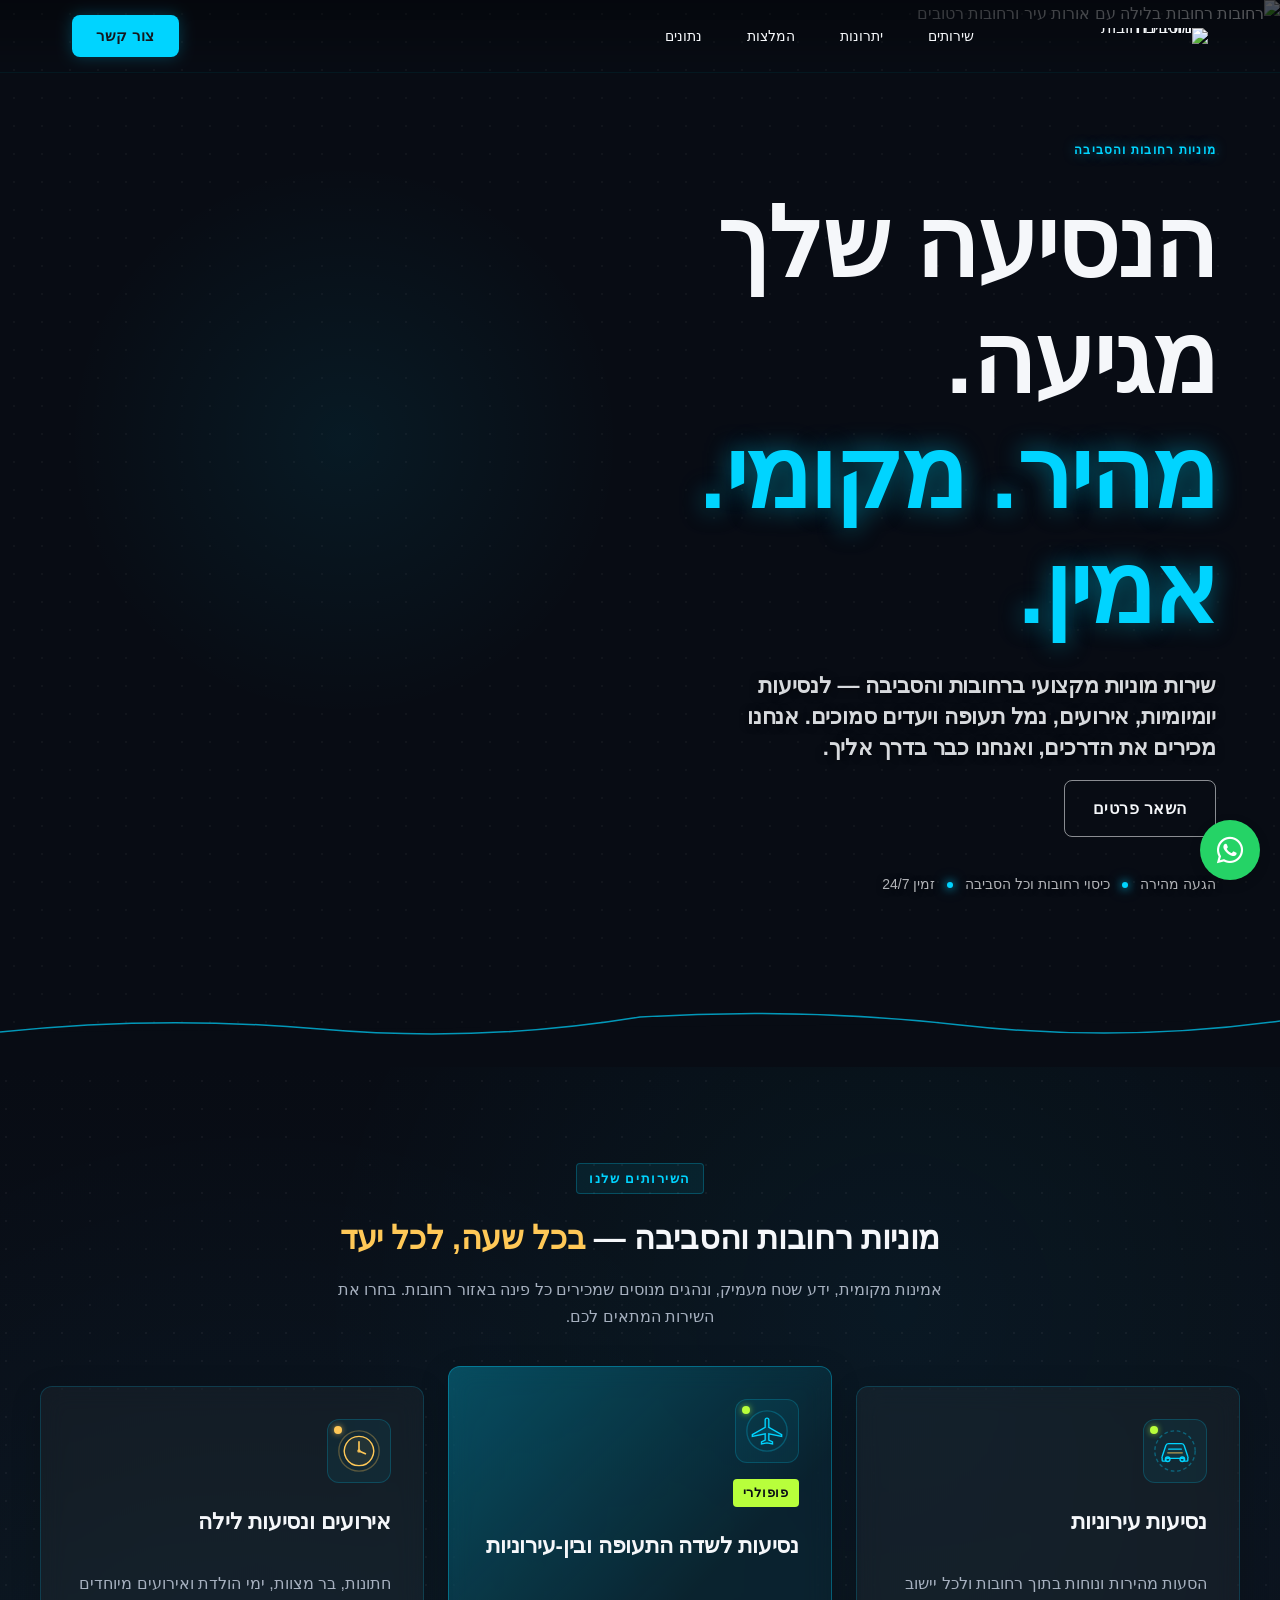
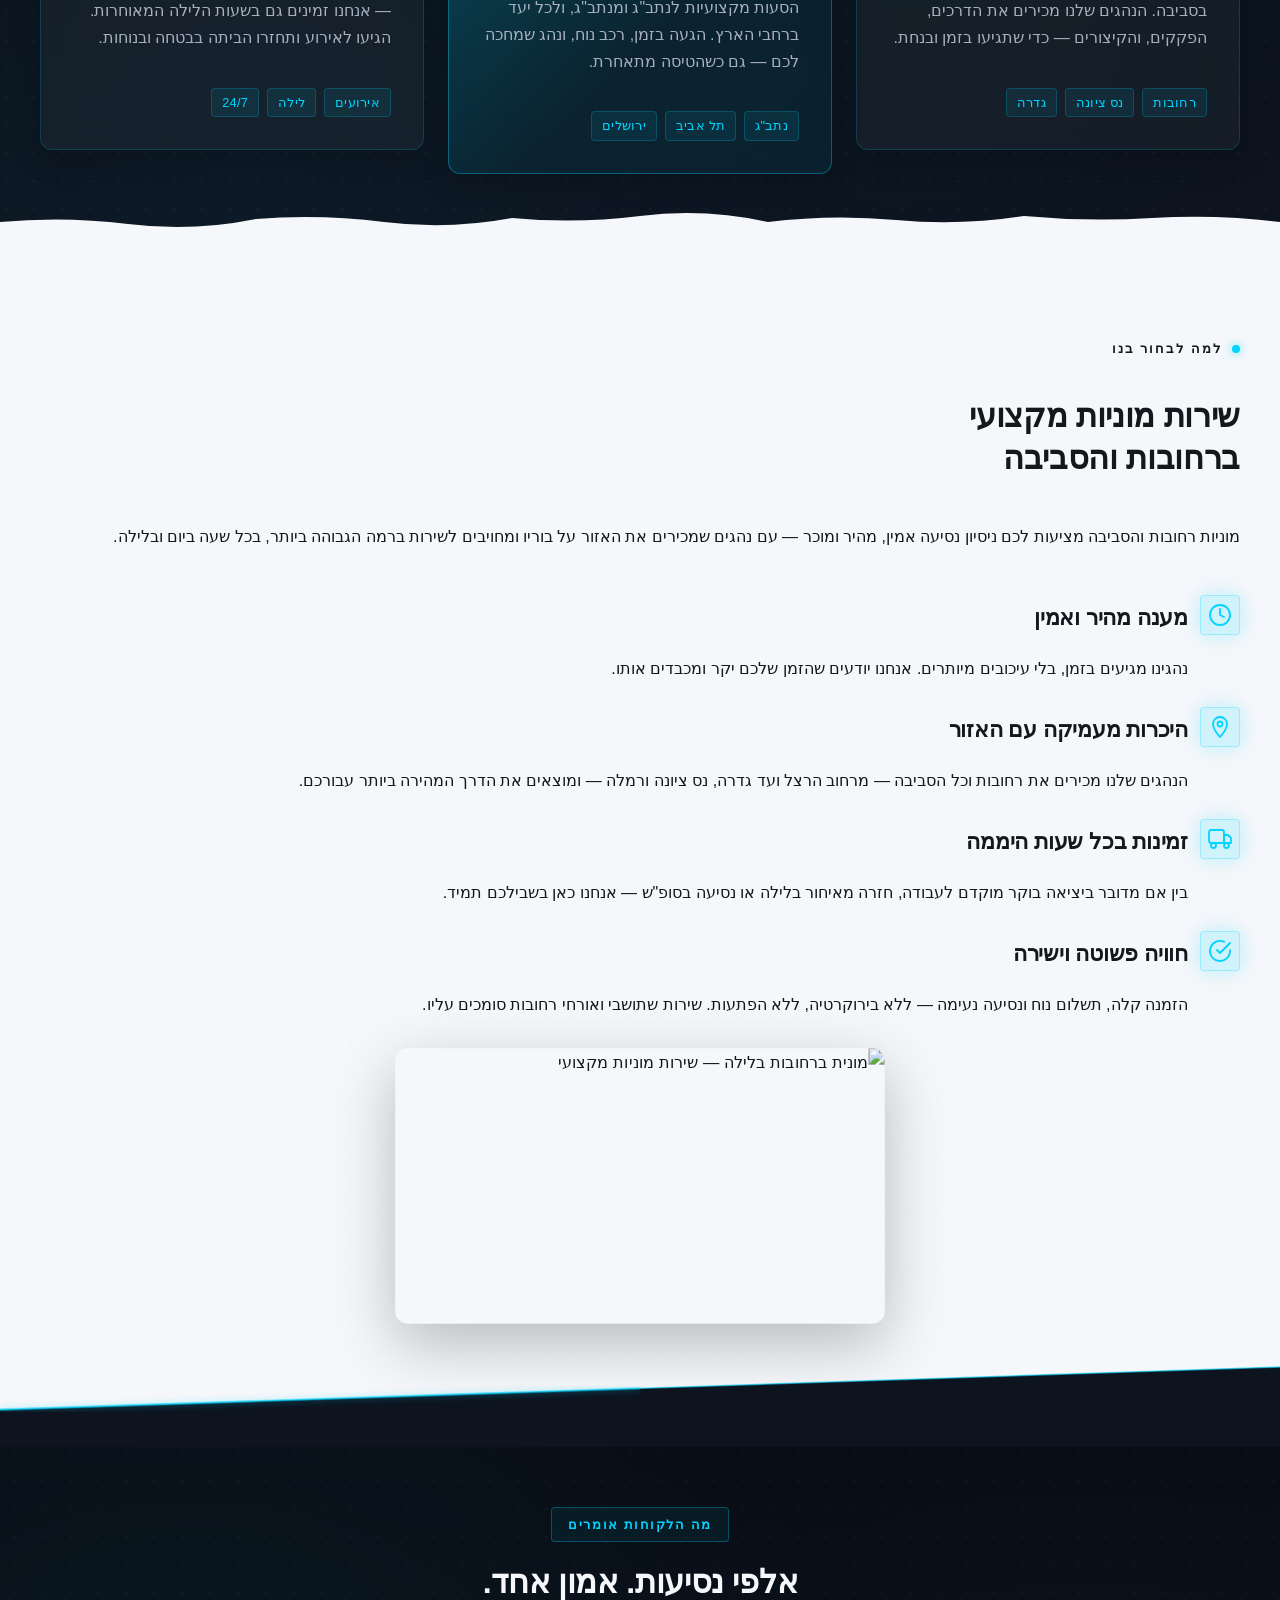
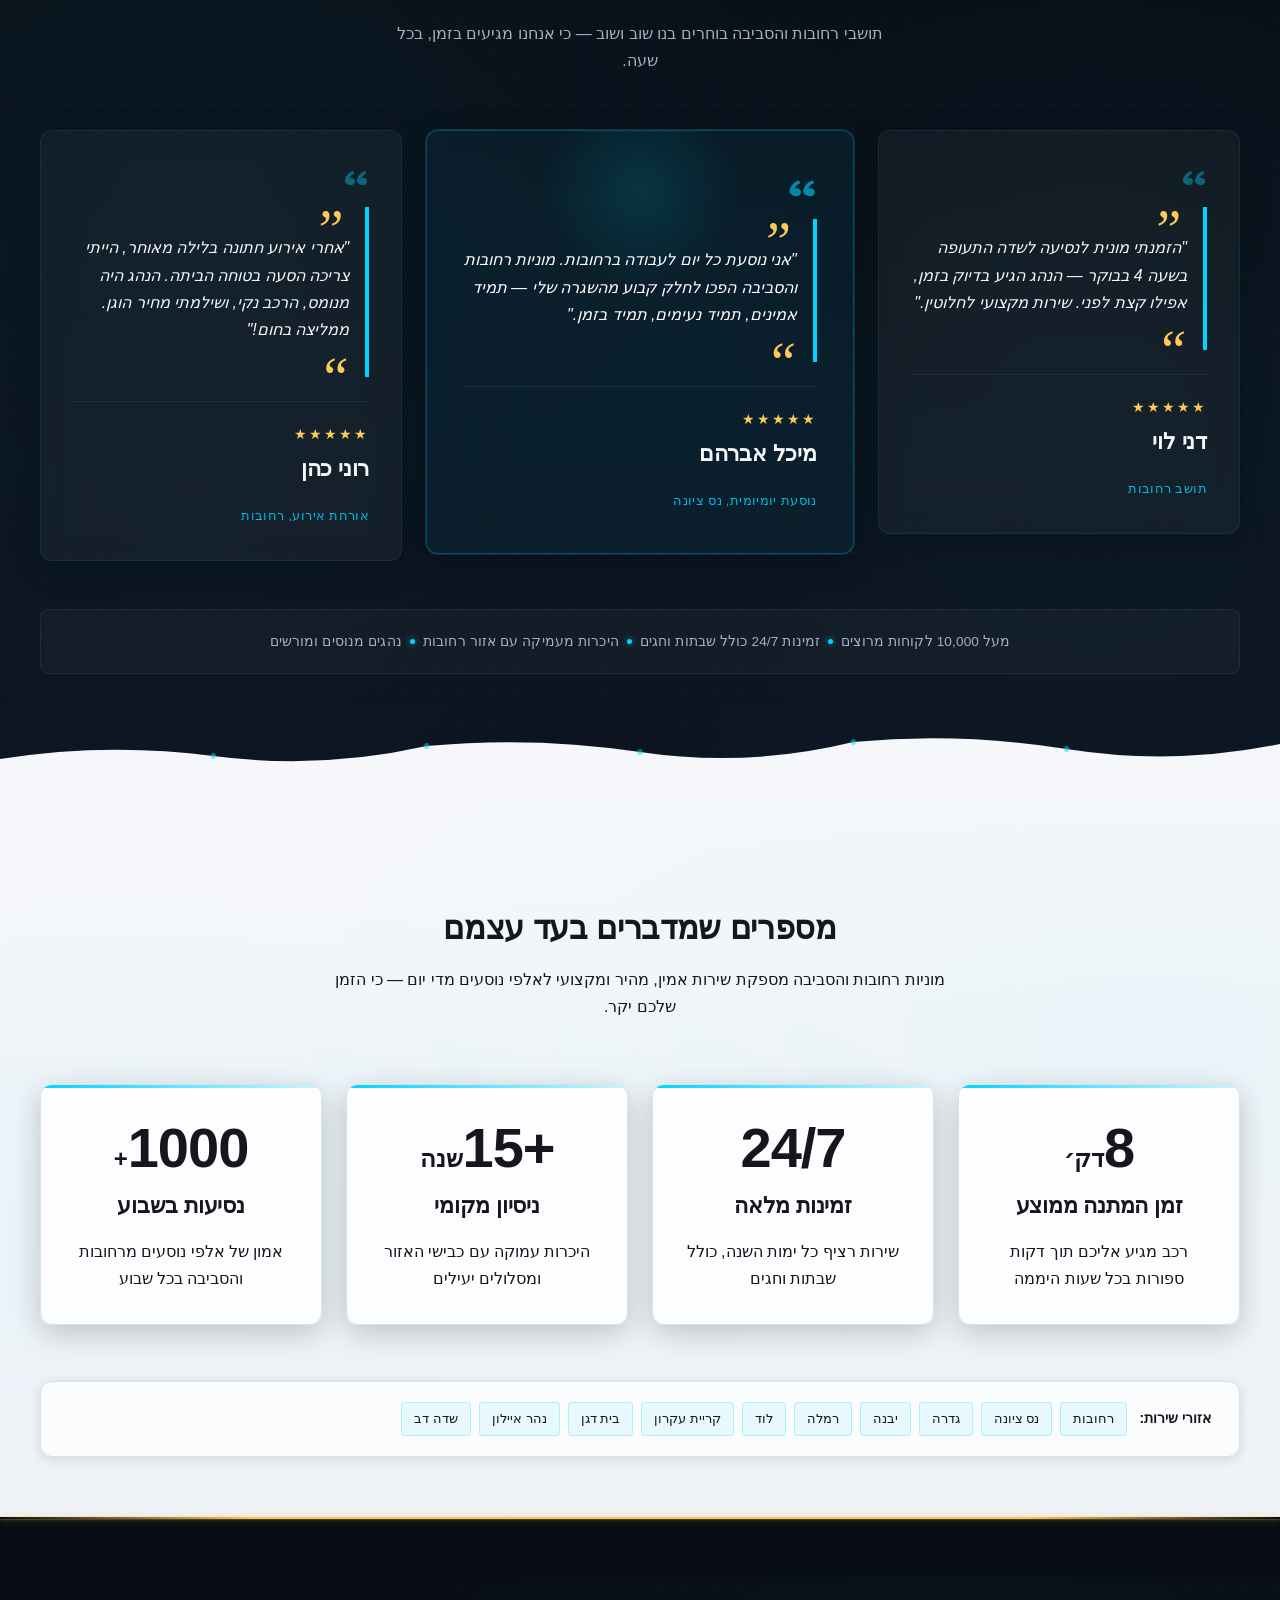
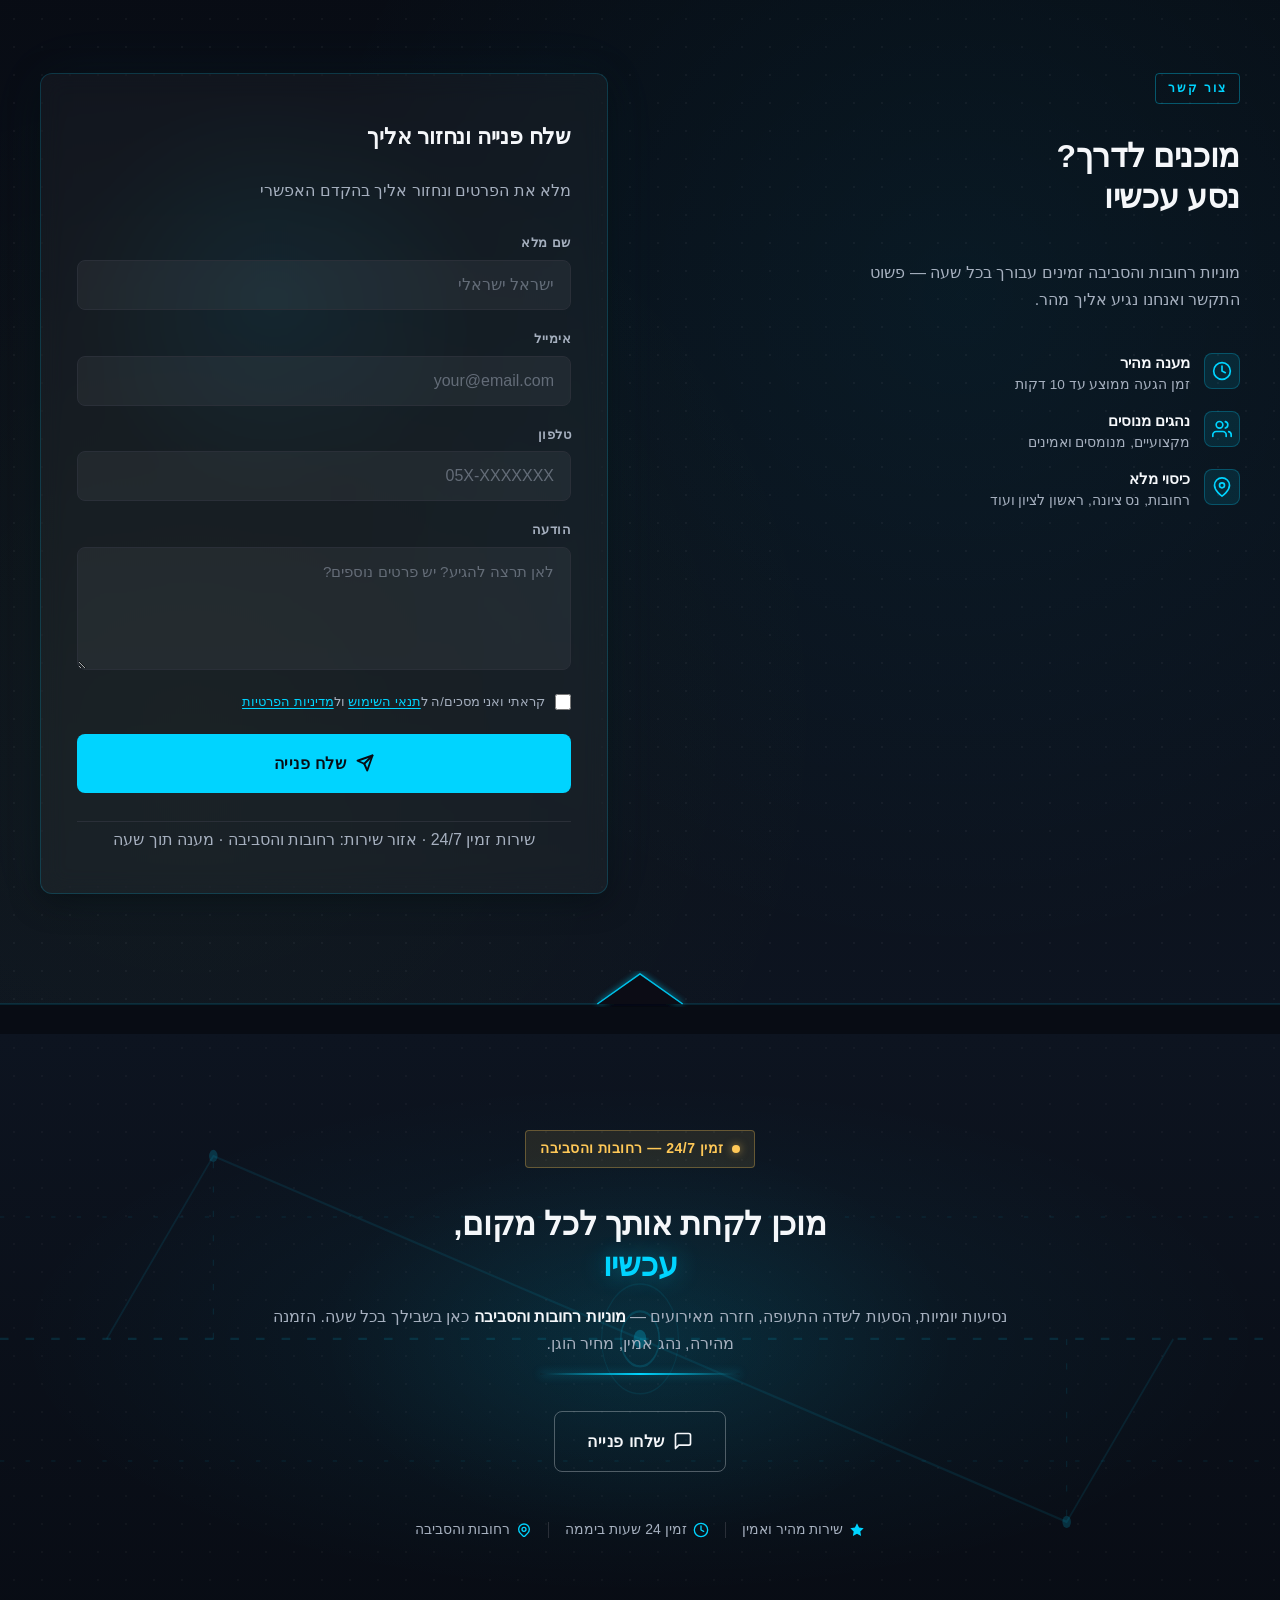
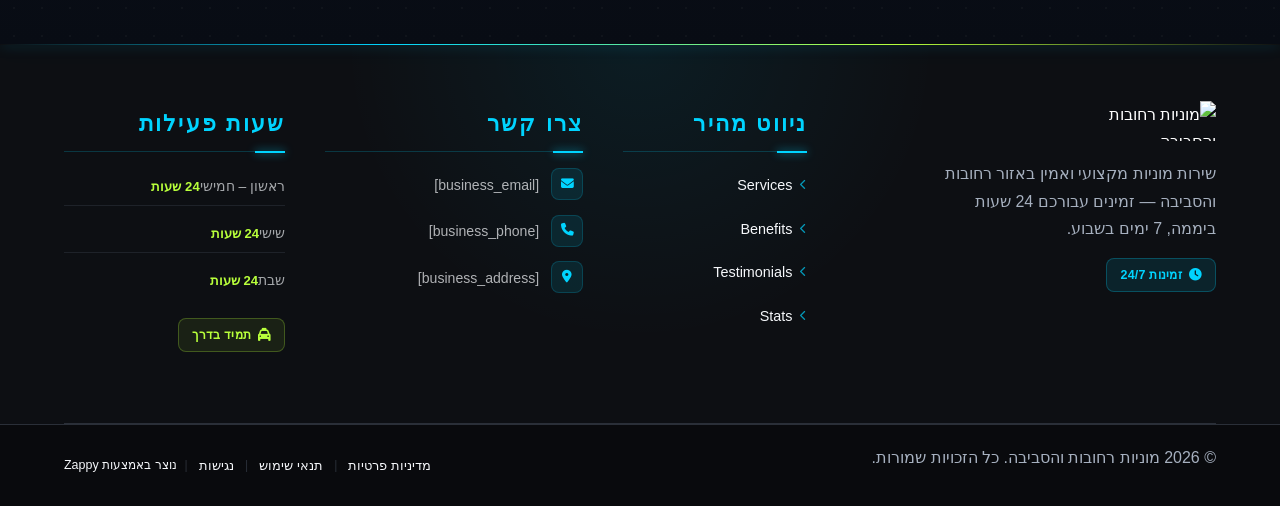
==== index.html @ a7227eb0 "Initial website commit" ====
<!DOCTYPE html>
<html lang="he" dir="rtl">
<head>
    <meta charset="UTF-8">
    <meta name="viewport" content="width=device-width, initial-scale=1.0">
    <meta name="robots" content="index, follow">
    <title>מוניות רחובות והסביבה — מוניות רחובות והסביבה</title>
    <meta name="description" content="A local taxi service operating in Rehovot and the surrounding area, targeting residents and visitors who need reliable transportation. The business serves the l">
    <meta name="keywords" content="מוניות רחובות והסביבה">
    
    <!-- Favicons -->
    <link rel="icon" type="image/x-icon" href="/assets/favicon.ico">
    <link rel="icon" type="image/png" sizes="16x16" href="/assets/favicon-16x16.png">
    <link rel="icon" type="image/png" sizes="32x32" href="/assets/favicon-32x32.png">
    <link rel="icon" type="image/png" sizes="48x48" href="/assets/favicon-48x48.png">
    <link rel="icon" type="image/png" sizes="192x192" href="/assets/favicon-192x192.png">
    <link rel="icon" type="image/png" sizes="512x512" href="/assets/favicon-512x512.png">
    <link rel="apple-touch-icon" href="/assets/apple-touch-icon.png">
    <!-- Zappy Analytics -->
<script>
(function() {
  'use strict';
  
  // Configuration
  var config = {
    websiteId: '457f5f2d-3bb0-4d7f-8b05-cee80ee9c75e',
    apiUrl: 'https://api.zappy5.com/api/analytics/track',
    sessionDuration: 30 * 60 * 1000, // 30 minutes
    visitorDuration: 30 * 24 * 60 * 60 * 1000, // 30 days
    trackPageViews: true,
    trackClicks: true,
    trackFormSubmissions: true
  };
  
  // Generate or retrieve persistent visitor ID (30 days)
  function getVisitorId() {
    var visitorKey = 'zappy_visitor_' + config.websiteId;
    var visitor = null;
    
    try {
      visitor = localStorage.getItem(visitorKey);
      if (visitor) {
        var visitorData = JSON.parse(visitor);
        var now = Date.now();
        
        // Check if visitor ID is still valid (30 days)
        if (now - visitorData.created < config.visitorDuration) {
          // Update last seen timestamp
          visitorData.lastSeen = now;
          localStorage.setItem(visitorKey, JSON.stringify(visitorData));
          return visitorData.id;
        }
      }
    } catch (e) {
      console.warn('Zappy Analytics: LocalStorage not available');
    }
    
    // Generate new visitor ID
    var newVisitorId = 'zv_' + Date.now() + '_' + Math.random().toString(36).substr(2, 9);
    
    try {
      localStorage.setItem(visitorKey, JSON.stringify({
        id: newVisitorId,
        created: Date.now(),
        lastSeen: Date.now()
      }));
    } catch (e) {
      // Continue without local storage
    }
    
    return newVisitorId;
  }
  
  // Generate or retrieve session ID (30 minutes)
  function getSessionId() {
    var sessionKey = 'zappy_session_' + config.websiteId;
    var session = null;
    
    try {
      session = sessionStorage.getItem(sessionKey);
      if (session) {
        var sessionData = JSON.parse(session);
        var now = Date.now();
        
        // Check if session is still valid
        if (now - sessionData.timestamp < config.sessionDuration) {
          // Update timestamp
          sessionData.timestamp = now;
          sessionStorage.setItem(sessionKey, JSON.stringify(sessionData));
          return sessionData.id;
        }
      }
    } catch (e) {
      console.warn('Zappy Analytics: SessionStorage not available');
    }
    
    // Generate new session ID
    var newSessionId = 'zs_' + Date.now() + '_' + Math.random().toString(36).substr(2, 9);
    
    try {
      sessionStorage.setItem(sessionKey, JSON.stringify({
        id: newSessionId,
        timestamp: Date.now()
      }));
    } catch (e) {
      // Continue without session storage
    }
    
    return newSessionId;
  }
  
  var visitorId = getVisitorId();
  var sessionId = getSessionId();
  
  // Track an event
  function trackEvent(eventType, data) {
    data = data || {};
    
    var eventData = {
      website_id: config.websiteId,
      event_type: eventType,
      page_path: window.location.pathname,
      referrer: document.referrer || 'direct',
      visitor_id: visitorId,
      session_id: sessionId,
      metadata: data
    };
    
    // Use sendBeacon if available (better for page unload events)
    if (navigator.sendBeacon) {
      var blob = new Blob([JSON.stringify(eventData)], { type: 'application/json' });
      navigator.sendBeacon(config.apiUrl, blob);
    } else {
      // Fallback to fetch
      fetch(config.apiUrl, {
        method: 'POST',
        headers: {
          'Content-Type': 'application/json'
        },
        body: JSON.stringify(eventData),
        keepalive: true
      }).catch(function(error) {
        console.warn('Zappy Analytics: Failed to track event', error);
      });
    }
  }
  
  // Track page view
  if (config.trackPageViews) {
    trackEvent('pageview', {
      title: document.title,
      url: window.location.href
    });
  }
  
  // Track clicks on important elements
  if (config.trackClicks) {
    document.addEventListener('click', function(e) {
      var target = e.target;
      
      // Track button clicks (counted as actions)
      if (target.tagName === 'BUTTON' || target.closest('button')) {
        var button = target.tagName === 'BUTTON' ? target : target.closest('button');
        trackEvent('click', {
          element: 'button',
          text: button.textContent.trim().substring(0, 100),
          id: button.id || null,
          class: button.className || null
        });
      }
      
      // Track link clicks (navigation - not counted as actions)
      else if (target.tagName === 'A' || target.closest('a')) {
        var link = target.tagName === 'A' ? target : target.closest('a');
        trackEvent('navigation', {
          element: 'link',
          text: link.textContent.trim().substring(0, 100),
          href: link.href,
          external: link.hostname !== window.location.hostname
        });
      }
    }, true);
  }
  
  // Track form submissions
  if (config.trackFormSubmissions) {
    document.addEventListener('submit', function(e) {
      var form = e.target;
      
      trackEvent('form_submit', {
        form_id: form.id || null,
        form_name: form.name || null,
        form_action: form.action || null,
        form_method: form.method || 'GET'
      });
    }, true);
  }
  
  // Track time on page (send on page unload)
  var pageLoadTime = Date.now();
  
  window.addEventListener('beforeunload', function() {
    var timeOnPage = Math.floor((Date.now() - pageLoadTime) / 1000); // in seconds
    
    trackEvent('page_unload', {
      time_on_page: timeOnPage,
      page_path: window.location.pathname
    });
  });
  
  // Expose tracking function globally for custom events
  window.zappyAnalytics = {
    track: trackEvent,
    getVisitorId: function() { return visitorId; },
    getSessionId: function() { return sessionId; }
  };
  
})();
</script>
<!-- End Zappy Analytics -->
    <meta property="og:title" content="מוניות רחובות והסביבה — מוניות רחובות והסביבה">
    <meta property="og:description" content="A local taxi service operating in Rehovot and the surrounding area, targeting residents and visitors who need reliable transportation. The business serves the l">
    <meta name="twitter:card" content="summary_large_image">
    <meta name="twitter:title" content="מוניות רחובות והסביבה — מוניות רחובות והסביבה">
    <meta name="twitter:description" content="A local taxi service operating in Rehovot and the surrounding area, targeting residents and visitors who need reliable transportation. The business serves the l">
    <meta property="og:type" content="website">
  <meta property="og:locale" content="he_IL">
  
  
  
  
  
  <link rel="stylesheet" href="https://cdnjs.cloudflare.com/ajax/libs/font-awesome/6.4.0/css/all.min.css">
  <style>
    .skip-link { position: absolute; top: 0; left: 0; transform: translateY(-200%); padding: 12px 18px; background: var(--bg-dark, #1a1a1a); color: var(--text-light, #fff); font-weight: 600; border-radius: 0 0 8px 0; z-index: 10000; }
    .skip-link:focus { transform: none; outline: 2px solid var(--ring, #fff); outline-offset: 2px; }
    :focus-visible { outline: 2px solid var(--ring, currentColor); outline-offset: 3px; }
  </style>


  
    <!-- Favicons -->
    <link rel="icon" type="image/x-icon" href="/assets/favicon.ico">
    <link rel="icon" type="image/png" sizes="16x16" href="/assets/favicon-16x16.png">
    <link rel="icon" type="image/png" sizes="32x32" href="/assets/favicon-32x32.png">
    <link rel="icon" type="image/png" sizes="48x48" href="/assets/favicon-48x48.png">
    <link rel="icon" type="image/png" sizes="192x192" href="/assets/favicon-192x192.png">
    <link rel="icon" type="image/png" sizes="512x512" href="/assets/favicon-512x512.png">
    <link rel="apple-touch-icon" href="/assets/apple-touch-icon.png">
    <!-- Cookie Consent -->
    <link rel="stylesheet" href="https://cdn.jsdelivr.net/npm/vanilla-cookieconsent@3/dist/cookieconsent.css">
    <script src="https://cdn.jsdelivr.net/npm/vanilla-cookieconsent@3/dist/cookieconsent.umd.js"></script>
    <!-- Mickidum Accessibility Toolbar -->
    <script src="https://cdn.jsdelivr.net/gh/mickidum/acc_toolbar/acctoolbar/acctoolbar.min.js"></script>
    <link rel="stylesheet" href="/styles.css">

    <style id="zappy-dropdown-submenu-styles">
      /* ========== DESKTOP DROPDOWN SUBMENU STYLES ========== */
      /* Base styles for dropdown submenus - parent must be positioned */
      .nav-menu li:has(.sub-menu), nav li:has(.sub-menu), .navbar li:has(.sub-menu), #navMenu li:has(.sub-menu) { position: relative; }
      /* Submenu base - hidden by default */
      .nav-menu .sub-menu, nav .sub-menu, .navbar .sub-menu, #navMenu .sub-menu { display: block !important; position: absolute !important; top: 100%; left: 0; min-width: 220px; background: white; border-radius: 8px; box-shadow: 0 8px 25px rgba(0,0,0,0.15); padding: 8px 0; opacity: 0; visibility: hidden; transform: translateY(10px); transition: all 0.3s ease; z-index: 1000; list-style: none; pointer-events: none; }
      /* CRITICAL: Desktop hover styles to show dropdown */
      .nav-menu li:hover > .sub-menu, nav li:hover > .sub-menu, .navbar li:hover > .sub-menu, #navMenu li:hover > .sub-menu { opacity: 1 !important; visibility: visible !important; transform: translateY(0) !important; pointer-events: auto !important; }
      /* Submenu item styling */
      .sub-menu li { list-style: none; margin: 0; padding: 0; }
      .sub-menu a { display: block !important; padding: 10px 16px !important; color: var(--text-dark, #333) !important; font-weight: 500; text-decoration: none; white-space: nowrap; transition: background-color 0.2s; }
      .sub-menu .zappy-nav-child > a { padding-left: 28px !important; font-size: 0.9em !important; opacity: 0.85 !important; }
      [dir="rtl"] .sub-menu .zappy-nav-child > a, html[lang="he"] .sub-menu .zappy-nav-child > a, html[lang="ar"] .sub-menu .zappy-nav-child > a { padding-left: 10px !important; padding-right: 28px !important; }
      .sub-menu .zappy-nav-parent > a { font-weight: 600 !important; }
      .sub-menu a:hover { background-color: #f5f5f5; }
      /* RTL (Hebrew/Arabic) dropdown positioning */
      [dir="rtl"] .nav-menu .sub-menu, [dir="rtl"] nav .sub-menu, [dir="rtl"] .navbar .sub-menu, html[lang="he"] .nav-menu .sub-menu, html[lang="he"] nav .sub-menu, html[lang="he"] .navbar .sub-menu, html[lang="ar"] .nav-menu .sub-menu, html[lang="ar"] nav .sub-menu, html[lang="ar"] .navbar .sub-menu { left: auto !important; right: 0 !important; }
      /* Hide empty dropdown menus (exclude catalog sub-menus that use <a> children instead of <li>) */
      .sub-menu:empty, .sub-menu:not(:has(li:not(.zappy-hidden-menu-item))):not(:has(> a)), .sub-menu:not(:has(li)):not(:has(> a)) { display: none !important; opacity: 0 !important; visibility: hidden !important; pointer-events: none !important; }
      /* Desktop: show submenu on Menu Group hover */
      li:has(.menu-group-title):hover > .sub-menu { opacity: 1 !important; visibility: visible !important; transform: translateY(0) !important; pointer-events: auto !important; }
      /* Menu Group title styling */
      .nav-menu > li > .menu-group-title, #navMenu > li > .menu-group-title { display: inline-block; padding: 0.5rem 1rem; cursor: default; user-select: none; }
      
      /* ========== MOBILE SUBMENU STYLES ========== */
      @media (max-width: 768px) {
        .nav-menu .sub-menu, nav .sub-menu, .navbar .sub-menu, #navMenu .sub-menu { position: static !important; transform: none !important; box-shadow: none !important; background: transparent !important; max-height: 0; overflow: hidden; opacity: 0; visibility: hidden; transition: max-height 0.3s ease, opacity 0.3s ease; padding: 0 !important; border-radius: 0 !important; }
        .navbar .sub-menu.mobile-expanded, .nav-menu .sub-menu.mobile-expanded, #navMenu .sub-menu.mobile-expanded { max-height: none !important; overflow-y: visible !important; opacity: 1 !important; visibility: visible !important; padding: 8px 0 8px 16px !important; }
        [dir="rtl"] .sub-menu.mobile-expanded, html[lang="he"] .sub-menu.mobile-expanded { padding: 8px 16px 8px 0 !important; }
        /* Disable hover behavior on mobile */
        .nav-menu li:hover > .sub-menu, nav li:hover > .sub-menu, .navbar li:hover > .sub-menu, #navMenu li:hover > .sub-menu { opacity: 0; visibility: hidden; pointer-events: none; }
        .nav-menu li > .sub-menu.mobile-expanded, nav li > .sub-menu.mobile-expanded, .navbar li > .sub-menu.mobile-expanded, #navMenu li > .sub-menu.mobile-expanded { opacity: 1 !important; visibility: visible !important; pointer-events: auto !important; }
        .nav-menu li:has(.sub-menu), nav li:has(.sub-menu), .navbar li:has(.sub-menu), #navMenu li:has(.sub-menu) { display: flex !important; flex-wrap: wrap !important; align-items: center !important; position: relative !important; min-height: 44px !important; }
        .nav-menu li:has(.sub-menu) > a, nav li:has(.sub-menu) > a, .navbar li:has(.sub-menu) > a, #navMenu li:has(.sub-menu) > a { flex: 1 !important; min-width: 0 !important; }
        .nav-menu li:has(.sub-menu) > .menu-group-title, nav li:has(.sub-menu) > .menu-group-title, .navbar li:has(.sub-menu) > .menu-group-title, #navMenu li:has(.sub-menu) > .menu-group-title { flex: 1 !important; min-width: 0 !important; padding: 0 !important; line-height: inherit !important; }
        .nav-menu li:has(.sub-menu) > .sub-menu, nav li:has(.sub-menu) > .sub-menu, .navbar li:has(.sub-menu) > .sub-menu, #navMenu li:has(.sub-menu) > .sub-menu { flex-basis: 100% !important; width: 100% !important; }
        .nav-menu li:has(.sub-menu) > a [class*="chevron"], .nav-menu li:has(.sub-menu) > a [class*="arrow"], .nav-menu li:has(.sub-menu) > a .fa-chevron-down, .nav-menu li:has(.sub-menu) > a .fa-angle-down, nav li:has(.sub-menu) > a [class*="chevron"], nav li:has(.sub-menu) > a [class*="arrow"], #navMenu li:has(.sub-menu) > a [class*="chevron"], #navMenu li:has(.sub-menu) > a [class*="arrow"] { display: none !important; visibility: hidden !important; }
        .mobile-submenu-toggle { display: flex !important; align-items: center !important; justify-content: center !important; width: 44px !important; height: auto !important; background: transparent !important; border: none !important; cursor: pointer !important; color: var(--text-light) !important; position: static !important; flex-shrink: 0 !important; align-self: stretch !important; z-index: 2 !important; padding: 0 !important; margin: 0 !important; }
        .mobile-submenu-toggle::after { content: '' !important; width: 0 !important; height: 0 !important; border-left: 6px solid transparent !important; border-right: 6px solid transparent !important; border-top: 7px solid currentColor !important; transition: transform 0.3s ease !important; }
        .mobile-submenu-toggle.expanded::after { transform: rotate(180deg) !important; }
        .sub-menu a { padding: 10px 0 !important; display: block !important; color: var(--text-light) !important; white-space: normal !important; }
        .sub-menu .zappy-nav-child > a { padding-left: 28px !important; font-size: 0.9em !important; opacity: 0.85 !important; }
        [dir="rtl"] .sub-menu .zappy-nav-child > a, html[lang="he"] .sub-menu .zappy-nav-child > a, html[lang="ar"] .sub-menu .zappy-nav-child > a { padding-left: 0 !important; padding-right: 28px !important; }
        .sub-menu .zappy-nav-parent > a { font-weight: 600 !important; }
        .nav-menu.active, #navMenu.active { max-width: 100vw !important; overflow-x: hidden !important; box-sizing: border-box !important; }
        .navbar .sub-menu li a, nav.navbar .sub-menu li a, .zappy-products-dropdown .sub-menu a { color: var(--text-light) !important; }
      }
      @media (min-width: 769px) { .mobile-submenu-toggle { display: none !important; } }
    </style>

    <style id="zappy-widget-visibility">
      html[dir="rtl"] .whatsapp-float { right: 20px !important; left: auto !important; }
      html[dir="ltr"] .whatsapp-float, html:not([dir]) .whatsapp-float { left: 20px !important; right: auto !important; }
      html[dir="rtl"] #mic-access-tool-general-button, html[dir="rtl"] .mic-access-tool-general-button,
      html[dir="rtl"] #mic-init-access-tool .mic-access-tool-general-button,
      html[dir="rtl"] #mic-init-access-tool #mic-access-tool-general-button,
      html[dir="rtl"] ._access-icon { left: 20px !important; right: auto !important; }
      html[dir="ltr"] #mic-access-tool-general-button, html[dir="ltr"] .mic-access-tool-general-button,
      html[dir="ltr"] #mic-init-access-tool .mic-access-tool-general-button,
      html[dir="ltr"] #mic-init-access-tool #mic-access-tool-general-button,
      html[dir="ltr"] ._access-icon,
      html:not([dir]) #mic-access-tool-general-button, html:not([dir]) .mic-access-tool-general-button,
      html:not([dir]) #mic-init-access-tool .mic-access-tool-general-button,
      html:not([dir]) #mic-init-access-tool #mic-access-tool-general-button,
      html:not([dir]) ._access-icon { right: 20px !important; left: auto !important; }
      @media (max-width: 768px) { .whatsapp-float { display: flex !important; } }
      @media (min-width: 769px) { .whatsapp-float { display: flex !important; } }
      @media (max-width: 768px) {
        #mic-access-tool-general-button, .mic-access-tool-general-button,
        #mic-init-access-tool .mic-access-tool-general-button, #mic-init-access-tool #mic-access-tool-general-button,
        ._access-icon { display: flex !important; visibility: visible !important; opacity: 1 !important; pointer-events: auto !important; }
        #mic-access-tool-box.opened-mic-access-tool, .mic-access-tool-box.opened-mic-access-tool,
        #mic-init-access-tool #mic-access-tool-box.opened-mic-access-tool {
          visibility: visible !important; opacity: 1 !important; pointer-events: auto !important;
        }
      }
      @media (min-width: 769px) {
        #mic-access-tool-general-button, .mic-access-tool-general-button,
        #mic-init-access-tool .mic-access-tool-general-button, #mic-init-access-tool #mic-access-tool-general-button,
        ._access-icon { display: flex !important; visibility: visible !important; opacity: 1 !important; pointer-events: auto !important; }
        #mic-access-tool-box.opened-mic-access-tool, .mic-access-tool-box.opened-mic-access-tool,
        #mic-init-access-tool #mic-access-tool-box.opened-mic-access-tool {
          visibility: visible !important; opacity: 1 !important; pointer-events: auto !important;
        }
      }
    </style>
</head>
<body>
<a class="skip-link" href="#main">דלג לתוכן הראשי</a>
  <nav class="navbar" dir="rtl">
  <button class="mobile-toggle" id="mobileToggle" aria-label="Menu">
    <svg class="hamburger-icon" width="24" height="24" viewBox="0 0 24 24" fill="none">
      <path d="M3 12h18M3 6h18M3 18h18" stroke="currentColor" stroke-width="2" stroke-linecap="round"></path>
    </svg>
    <svg class="close-icon" width="24" height="24" viewBox="0 0 24 24" fill="none" style="display: none;">
      <path d="M18 6L6 18M6 6l12 12" stroke="currentColor" stroke-width="2" stroke-linecap="round"></path>
    </svg>
  </button>

  <button class="phone-header-btn" data-phone="[business_phone]" aria-label="Call">
    <svg width="20" height="20" viewBox="0 0 24 24" fill="currentColor">
      <path d="M22 16.92v3a2 2 0 0 1-2.18 2 19.79 19.79 0 0 1-8.63-3.07 19.5 19.5 0 0 1-6-6 19.79 19.79 0 0 1-3.07-8.67A2 2 0 0 1 4.11 2h3a2 2 0 0 1 2 1.72 12.84 12.84 0 0 0 .7 2.81 2 2 0 0 1-.45 2.11L8.09 9.91a16 16 0 0 0 6 6l1.27-1.27a2 2 0 0 1 2.11-.45 12.84 12.84 0 0 0 2.81.7A2 2 0 0 1 22 16.92z"></path>
    </svg>
  </button>

  <div class="nav-container">
    <div class="nav-right-group"><div class="nav-brand">
      <a href="/" class="logo-link"><img class="logo" src="/assets/site-----image-1.webp" alt="מוניות רחובות והסביבה"></a>
    </div><ul class="nav-menu" id="navMenu"><li><a href="#services">שירותים</a></li><li><a href="#benefits">יתרונות</a></li><li><a href="#testimonials">המלצות</a></li><li><a href="#stats">נתונים</a></li></ul></div>

    

    <div class="nav-cta-container">
      <a href="#contact" class="nav-cta-btn">צור קשר</a>
    </div>
  </div>
</nav>
<script>

// Navbar Mobile Menu Toggle and Contrast Fix
(function() {
  // Use 'load' event instead of 'DOMContentLoaded' to ensure we run AFTER all other scripts
  window.addEventListener('load', function() {
    
    // FIX MOBILE BUTTON CONTRAST
    // Detect navbar background color and apply contrasting color to mobile buttons
    const navbar = document.querySelector('.navbar, nav, header');
    if (!navbar) {
      console.log('[Navbar] Navbar element not found');
      return;
    }
    
    // DECLARE VARIABLES EARLY to avoid Temporal Dead Zone errors
    // These are used in multiple places below
    let mobileToggle = document.getElementById('mobileToggle') ||
                       document.querySelector('.mobile-toggle') ||
                       document.querySelector('.hamburger') ||
                       document.querySelector('.hamburger-menu') ||
                       document.querySelector('.menu-toggle') ||
                       document.querySelector('.burger-menu') ||
                       document.querySelector('[aria-label="Menu"]') ||
                       document.querySelector('[aria-label="תפריט"]');
    
    const phoneBtn = document.querySelector('.phone-header-btn');
    
    const computedStyle = window.getComputedStyle(navbar);
    let bgColor = computedStyle.backgroundColor;
    
    console.log('[Navbar] Initial navbar background:', bgColor);
    
    // Check if background is transparent or rgba with 0 alpha
    const isTransparent = bgColor === 'transparent' || 
                         bgColor === 'rgba(0, 0, 0, 0)' ||
                         (bgColor.startsWith('rgba') && bgColor.includes(', 0)'));
    
    if (isTransparent) {
      // Check for background-image or gradient
      const bgImage = computedStyle.backgroundImage;
      if (bgImage && bgImage !== 'none') {
        console.log('[Navbar] Navbar has background image/gradient, using dark text');
        bgColor = 'rgb(240, 240, 240)'; // Assume light background
      } else {
        // Transparent navbar - check body background
        const bodyBg = window.getComputedStyle(document.body).backgroundColor;
        console.log('[Navbar] Navbar transparent, using body background:', bodyBg);
        bgColor = bodyBg;
      }
    }
    
    // Calculate luminance to determine if background is light or dark
    const rgb = bgColor.match(/\d+/g);
    if (rgb && rgb.length >= 3) {
      const r = parseInt(rgb[0]);
      const g = parseInt(rgb[1]);
      const b = parseInt(rgb[2]);
      const luminance = (0.299 * r + 0.587 * g + 0.114 * b) / 255;
      
      // Mobile button colors are set by Claude's AI-generated CSS (same as .nav-menu a)
      // No dynamic color overrides needed - colors come from the generated navbar CSS
      console.log('[Navbar] Mobile button colors preserved from Claude CSS (luminance:', luminance.toFixed(2) + ')');
      
      // FIX ICON SIZES - Ensure SVGs are properly sized and visible
      // INJECT CRITICAL CSS TO OVERRIDE ANY CONFLICTING RULES
      const criticalCSS = document.createElement('style');
      criticalCSS.id = 'zappy-mobile-nav-fix';
      const htmlLang = document.documentElement.lang || 'en';
      const htmlDir = document.documentElement.dir || 'ltr';
      // Check both dir attribute AND lang for RTL detection
      // dir="rtl" is the most reliable indicator
      const isRTL = htmlDir === 'rtl' || htmlLang === 'he' || htmlLang === 'ar';
      
      criticalCSS.textContent = `
        /* Hide mobile buttons on desktop, show only on mobile */
        @media (min-width: 769px) {
          .mobile-toggle,
          .phone-header-btn {
            display: none !important;
          }
        }
        
        /* Show and position mobile buttons correctly on mobile */
        @media (max-width: 768px) {
          .navbar,
          nav.navbar {
            min-height: 70px !important;
          }

          .mobile-toggle,
          .phone-header-btn {
            position: absolute !important;
            top: 0 !important;
            bottom: 0 !important;
            margin-top: auto !important;
            margin-bottom: auto !important;
            transform: none !important;
            z-index: 1001 !important;
            display: flex !important;
            align-items: center !important;
            justify-content: center !important;
            width: 36px !important;
            height: 36px !important;
            border-radius: 50% !important;
            border: none !important;
            cursor: pointer !important;
            padding: 6px !important;
            background: none !important;
            color: var(--nav-text, var(--text-light)) !important;
            touch-action: manipulation !important;
            -webkit-tap-highlight-color: transparent !important;
          }

          html[data-zappy-site-type="ecommerce"] .phone-header-btn,
          body[data-zappy-site-type="ecommerce"] .phone-header-btn,
          html[data-zappy-site-type="ecommerce"] header .phone-header-btn,
          html[data-zappy-site-type="ecommerce"] nav .phone-header-btn {
            display: none !important;
            visibility: hidden !important;
            width: 0 !important;
            height: 0 !important;
            min-width: 0 !important;
            overflow: hidden !important;
          }
          
          /* LTR positioning (default): hamburger LEFT, phone RIGHT */
          html:not([dir="rtl"]):not([lang="he"]):not([lang="ar"]) .mobile-toggle,
          html[dir="ltr"] .mobile-toggle {
            left: 12px !important;
            right: auto !important;
          }
          html:not([dir="rtl"]):not([lang="he"]):not([lang="ar"]) .phone-header-btn,
          html[dir="ltr"] .phone-header-btn {
            right: 12px !important;
            left: auto !important;
          }
          
          /* RTL positioning: hamburger RIGHT, phone LEFT */
          html[dir="rtl"] .mobile-toggle,
          html[lang="he"] .mobile-toggle,
          html[lang="ar"] .mobile-toggle {
            right: 12px !important;
            left: auto !important;
          }
          html[dir="rtl"] .phone-header-btn,
          html[lang="he"] .phone-header-btn,
          html[lang="ar"] .phone-header-btn {
            left: 12px !important;
            right: auto !important;
          }
          
          /* CRITICAL: Ensure nav-container has min-height on mobile */
          /* All children are positioned absolutely/fixed on mobile, so height:auto collapses to 0 */
          .nav-container {
            min-height: 70px !important;
            position: relative !important;
          }
          
          /* Ensure SVG icons are properly sized and inherit color */
          .mobile-toggle svg,
          .phone-header-btn svg {
            width: 24px !important;
            height: 24px !important;
            /* Don't force display - let JavaScript control hamburger/close toggle */
          }
          
          /* Reset nav-cta-container on mobile - remove desktop box-shadow/padding */
          /* that creates a visible ghost box when CTA button is hidden */
          .nav-cta-container {
            box-shadow: none !important;
            padding: 0 !important;
          }
          
          /* Hide nav-cta-container entirely on mobile when there's no lang-switcher */
          /* (only the CTA button is inside, and it's hidden on mobile) */
          .nav-cta-container:not(:has(.lang-switcher)) {
            display: none !important;
          }
          
          /* CRITICAL: Prevent hero image fade gradient from bleeding over headline text */
          /* The .image-fade-gradient has bottom: -30px (extends below parent) */
          /* On mobile stacked layout, this overlaps the h1 text below the image */
          .hero-image-column {
            overflow: hidden !important;
          }
          .image-fade-gradient {
            bottom: 0 !important;
          }
          
          /* Hide desktop language switcher on mobile - hamburger menu handles it */
          /* High specificity to override stored CSS */
          .lang-switcher,
          .nav-cta-container .lang-switcher,
          .nav-container .lang-switcher,
          .navbar .lang-switcher,
          .navbar .nav-cta-container .lang-switcher {
            display: none !important;
          }
        }
      `;
      
      // Remove existing fix if present and inject new one
      const existing = document.getElementById('zappy-mobile-nav-fix');
      if (existing) existing.remove();
      document.head.appendChild(criticalCSS);
      
      console.log('[Navbar] Critical CSS injected for mobile nav positioning');
      
      // ONLY apply inline positioning styles on mobile viewport
      // On desktop, the CSS handles hiding these buttons with display: none
      // Inline styles were breaking desktop layout by overriding CSS
      const isMobileViewport = window.innerWidth <= 768;
      
      if (mobileToggle) {
        // Icon sizing applies to all viewports for consistency
        const hamburgerIcon = mobileToggle.querySelector('.hamburger-icon');
        const closeIcon = mobileToggle.querySelector('.close-icon');
        
        if (hamburgerIcon) {
          hamburgerIcon.style.setProperty('width', '24px', 'important');
          hamburgerIcon.style.setProperty('height', '24px', 'important');
          hamburgerIcon.style.setProperty('display', 'block', 'important'); // Show hamburger by default
        }
        if (closeIcon) {
          closeIcon.style.setProperty('width', '24px', 'important');
          closeIcon.style.setProperty('height', '24px', 'important');
          closeIcon.style.setProperty('display', 'none', 'important'); // Hide close icon by default
        }
        
        // ONLY set positioning inline styles on mobile
        if (isMobileViewport) {
          mobileToggle.style.setProperty('position', 'absolute', 'important');
          mobileToggle.style.setProperty('top', '0', 'important');
          mobileToggle.style.setProperty('bottom', '0', 'important');
          mobileToggle.style.setProperty('margin-top', 'auto', 'important');
          mobileToggle.style.setProperty('margin-bottom', 'auto', 'important');
          mobileToggle.style.setProperty('transform', 'none', 'important');
          mobileToggle.style.setProperty('z-index', '1001', 'important');
          
          // Clear any inline left/right so CSS can take over based on html[dir]
          mobileToggle.style.removeProperty('left');
          mobileToggle.style.removeProperty('right');
          
          console.log('[Navbar] Mobile toggle positioning applied (mobile viewport)');
        } else {
          // On desktop, clear any positioning styles to let CSS handle it
          mobileToggle.style.removeProperty('position');
          mobileToggle.style.removeProperty('top');
          mobileToggle.style.removeProperty('transform');
          mobileToggle.style.removeProperty('z-index');
          mobileToggle.style.removeProperty('left');
          mobileToggle.style.removeProperty('right');
          console.log('[Navbar] Desktop viewport - cleared mobile toggle inline positioning');
        }
      }
      
      if (phoneBtn) {
        // Icon sizing applies to all viewports
        const phoneIcon = phoneBtn.querySelector('svg');
        if (phoneIcon) {
          phoneIcon.style.width = '24px';
          phoneIcon.style.height = '24px';
          phoneIcon.setAttribute('width', '24');
          phoneIcon.setAttribute('height', '24');
        }
        
        // ONLY set positioning inline styles on mobile
        if (isMobileViewport) {
          phoneBtn.style.setProperty('position', 'absolute', 'important');
          phoneBtn.style.setProperty('top', '0', 'important');
          phoneBtn.style.setProperty('bottom', '0', 'important');
          phoneBtn.style.setProperty('margin-top', 'auto', 'important');
          phoneBtn.style.setProperty('margin-bottom', 'auto', 'important');
          phoneBtn.style.setProperty('transform', 'none', 'important');
          phoneBtn.style.setProperty('z-index', '1001', 'important');
          
          // Clear any inline left/right so CSS can take over based on html[dir]
          phoneBtn.style.removeProperty('left');
          phoneBtn.style.removeProperty('right');
          
          console.log('[Navbar] Phone button positioning applied (mobile viewport)');
        } else {
          // On desktop, clear any positioning styles to let CSS handle it
          phoneBtn.style.removeProperty('position');
          phoneBtn.style.removeProperty('top');
          phoneBtn.style.removeProperty('transform');
          phoneBtn.style.removeProperty('z-index');
          phoneBtn.style.removeProperty('left');
          phoneBtn.style.removeProperty('right');
          console.log('[Navbar] Desktop viewport - cleared phone button inline positioning');
        }
      }
    } else {
      console.log('[Navbar] Could not parse background color:', bgColor);
    }
    
    // MOBILE MENU TOGGLE
    // Re-query in case DOM changed (mobileToggle already declared at top of function)
    mobileToggle = document.getElementById('mobileToggle') ||
                   document.querySelector('.mobile-toggle') ||
                   document.querySelector('.hamburger') ||
                   document.querySelector('.hamburger-menu') ||
                   document.querySelector('.menu-toggle') ||
                   document.querySelector('.burger-menu') ||
                   document.querySelector('[aria-label="Menu"]') ||
                   document.querySelector('[aria-label="תפריט"]');
    
    // EXPANDED SEARCH: Find nav menu by ID or class
    const navMenu = document.getElementById('navMenu') ||
                  document.querySelector('.nav-menu') ||
                  document.querySelector('.nav-links') ||
                  document.querySelector('nav ul:not(.submenu)');
    
    if (!mobileToggle || !navMenu) {
      console.log('[Navbar] Mobile toggle or menu not found:', { toggle: !!mobileToggle, menu: !!navMenu });
      return;
    }
    
    // Ensure navMenu has ID for CSS targeting
    if (!navMenu.id) {
      navMenu.id = 'navMenu';
    }
    
    console.log('[Navbar] Initializing mobile menu...');
    
    // Remove any existing event listeners by cloning the button
    const newToggle = mobileToggle.cloneNode(true);
    mobileToggle.parentNode.replaceChild(newToggle, mobileToggle);
    
    // Toggle menu handler (shared by click and touchend)
    function handleToggle(e) {
      e.preventDefault();
      e.stopPropagation();
      
      const hamburgerIcon = newToggle.querySelector('.hamburger-icon');
      const closeIcon = newToggle.querySelector('.close-icon');
      const isActive = navMenu.classList.contains('active');
      
      if (isActive) {
        // Close menu
        navMenu.classList.remove('active');
        if (hamburgerIcon) hamburgerIcon.style.setProperty('display', 'block', 'important');
        if (closeIcon) closeIcon.style.setProperty('display', 'none', 'important');
        document.body.style.overflow = '';
        console.log('[Navbar] Menu closed');
      } else {
        // Open menu
        navMenu.classList.add('active');
        if (hamburgerIcon) hamburgerIcon.style.setProperty('display', 'none', 'important');
        if (closeIcon) closeIcon.style.setProperty('display', 'block', 'important');
        document.body.style.overflow = 'hidden';
        console.log('[Navbar] Menu opened');
      }
    }
    
    // Use click for desktop/emulation and touchend as iOS Safari fallback.
    // Prevent double-fire with a timestamp guard.
    var lastToggleTime = 0;
    function guardedToggle(e) {
      var now = Date.now();
      if (now - lastToggleTime < 300) return;
      lastToggleTime = now;
      handleToggle(e);
    }
    
    newToggle.addEventListener('click', guardedToggle);
    newToggle.addEventListener('touchend', guardedToggle);
    
    // Close menu when clicking nav links (but NOT dropdown toggles)
    const navLinks = navMenu.querySelectorAll('a');
    navLinks.forEach(function(link) {
      link.addEventListener('click', function() {
        // Don't close if it's a dropdown child (unless it's a real navigation link)
        if (this.getAttribute('href') === '#') return;
        
        const hamburgerIcon = newToggle.querySelector('.hamburger-icon');
        const closeIcon = newToggle.querySelector('.close-icon');
        
        navMenu.classList.remove('active');
        if (hamburgerIcon) hamburgerIcon.style.setProperty('display', 'block', 'important');
        if (closeIcon) closeIcon.style.setProperty('display', 'none', 'important');
        document.body.style.overflow = '';
        console.log('[Navbar] Menu closed (link clicked)');
      });
    });
    
    // DROPDOWN MENU TOGGLE (for mobile and touch devices)
    var dropdownToggles = navMenu.querySelectorAll('.dropdown-toggle');
    dropdownToggles.forEach(function(toggle) {
      toggle.addEventListener('click', function(e) {
        e.preventDefault();
        e.stopPropagation();
        var parent = this.closest('.nav-dropdown');
        if (!parent) return;
        
        // Close other open dropdowns at the same level
        var siblings = parent.parentNode.querySelectorAll('.nav-dropdown.open');
        siblings.forEach(function(sib) {
          if (sib !== parent) sib.classList.remove('open');
        });
        
        parent.classList.toggle('open');
        console.log('[Navbar] Dropdown toggled:', parent.classList.contains('open') ? 'open' : 'closed');
      });
    });
    
    // Close dropdowns when clicking outside
    document.addEventListener('click', function(e) {
      if (!e.target.closest('.nav-dropdown')) {
        var openDropdowns = document.querySelectorAll('.nav-dropdown.open');
        openDropdowns.forEach(function(dd) { dd.classList.remove('open'); });
      }
    });
    
    console.log('[Navbar] Dropdown handlers initialized for ' + dropdownToggles.length + ' dropdowns');
    
    // Phone button functionality (phoneBtn already declared at top of function)
    if (phoneBtn) {
      phoneBtn.addEventListener('click', function() {
        // Get phone number from placeholder in page or use default
        const phoneLinks = document.querySelectorAll('a[href^="tel:"]');
        const phoneNumber = phoneLinks.length > 0 
          ? phoneLinks[0].getAttribute('href').replace('tel:', '')
          : '[business_phone]';
        
        window.location.href = 'tel:' + phoneNumber;
        console.log('[Navbar] Phone button clicked');
      });
    }
    
    console.log('[Navbar] Mobile menu initialized successfully');
    
    // WhatsApp button visibility is now controlled via CSS (siteSettings).
    // No JS-based desktop hiding — the button is visible on both mobile and desktop by default.
  });
})();

</script>
  
  <main id="main">
    <section data-band-index="0" id="hero" class="index-hero-section" data-layout-spec="בית-hero" dir="rtl" data-hero-type="fullscreen-scrim">
  <!-- Background Image -->
  <div class="index-hero-bg">
    <img loading="eager" fetchpriority="high" data-hero-bg="true" data-placeholder="index-hero-image-1" data-context="Cinematic night-time street-level view of Rehovot city streets, Israel. Wet asphalt reflecting city lights and neon signs in cyan and amber. Blurred taxi cab headlights in motion on a main boulevard. Urban skyline with glowing building windows in the background. Moody, premium, nocturnal atmosphere with deep blue-black tones and electric cyan light trails. Photorealistic, high resolution, wide-angle lens." width="1920" height="1080" src="/assets/site-index-hero-image-1.webp" alt="רחובות רחובות בלילה עם אורות עיר ורחובות רטובים">
  </div>

  <!-- Scrim Overlay -->
  <div class="index-hero-scrim" aria-hidden="true"></div>

  <!-- Radial Glow Decoration -->
  <div class="index-hero-glow-decoration" aria-hidden="true"></div>

  <!-- Dot Grid Decoration -->
  <div class="index-hero-dot-grid" aria-hidden="true"></div>

  <!-- Content -->
  <div class="index-hero-container">
    <div class="index-hero-content">

      <!-- Label / Eyebrow -->
      <span class="index-hero-eyebrow">מוניות רחובות והסביבה</span>

      <!-- H1 -->
      <h1 class="index-hero-headline">הנסיעה שלך מגיעה.<br><span class="index-hero-headline-accent">מהיר. מקומי. אמין.</span></h1>

      <!-- Subtitle H3 -->
      <h3 class="index-hero-subtitle">שירות מוניות מקצועי ברחובות והסביבה — לנסיעות יומיומיות, אירועים, נמל תעופה ויעדים סמוכים. אנחנו מכירים את הדרכים, ואנחנו כבר בדרך אליך.</h3>

      <!-- CTAs -->
      <div class="index-hero-ctas">
        
        <a href="#contact" class="index-hero-btn-secondary">השאר פרטים</a>
      </div>

      <!-- Trust Cues -->
      <div class="index-hero-trust">
        <span class="index-hero-trust-item">הגעה מהירה</span>
        <span class="index-hero-trust-dot" aria-hidden="true"></span>
        <span class="index-hero-trust-item">כיסוי רחובות וכל הסביבה</span>
        <span class="index-hero-trust-dot" aria-hidden="true"></span>
        <span class="index-hero-trust-item">זמין 24/7</span>
      </div>

    </div>
  </div>

  <!-- Bottom Route-Line Divider -->
  <div class="index-hero-divider-wrapper">
    <svg data-no-icon-edit="true" aria-hidden="true" viewBox="0 0 1440 90" preserveAspectRatio="none" xmlns="http://www.w3.org/2000/svg">
      <!-- Dark fill at bottom -->
      <path d="M0,90 L0,55 Q180,38 360,52 T720,40 Q900,30 1080,48 T1440,44 L1440,90 Z" fill="#080C14"></path>
      <!-- Cyan route line -->
      <path d="M0,55 Q180,38 360,52 T720,40 Q900,30 1080,48 T1440,44" fill="#080C14" stroke="#00D4FF" stroke-width="1.5" opacity="0.7"></path>
    </svg>
  </div>

</section>

<section data-band-index="1" id="services" class="index-services-section" data-layout-spec="בית-services" dir="rtl">
  <!-- Dot-grid decorative overlay -->
  <div class="index-services-section__dot-grid" aria-hidden="true"></div>

  <!-- Section intro -->
  <div class="index-services-section__container">
    <div class="index-services-section__intro">
      <span class="index-services-section__label">השירותים שלנו</span>
      <h2 class="index-services-section__heading">מוניות רחובות והסביבה — <em>בכל שעה, לכל יעד</em></h2>
      <p class="index-services-section__subtext">אמינות מקומית, ידע שטח מעמיק, ונהגים מנוסים שמכירים כל פינה באזור רחובות. בחרו את השירות המתאים לכם.</p>
    </div>

    <!-- Cards grid -->
    <div class="index-services-section__grid">

      <!-- Card 1: Local city rides -->
      <article class="index-services-section__card">
        <div class="index-services-section__card-icon-wrap">
          <svg data-element-type="icon" data-icon-type="svg" xmlns="http://www.w3.org/2000/svg" viewBox="0 0 48 48" width="44" height="44" fill="none" aria-hidden="true">
            <circle cx="24" cy="24" r="22" stroke="var(--primary)" stroke-width="1.5" stroke-dasharray="4 3" opacity="0.35"></circle>
            <path d="M10 30 L14 18 Q15 16 17 16 L31 16 Q33 16 34 18 L38 30 Q38.5 31 38 32 L38 34 Q38 35 37 35 L35 35 Q34 35 34 34 L34 32 L14 32 L14 34 Q14 35 13 35 L11 35 Q10 35 10 34 L10 32 Q9.5 31 10 30Z" stroke="var(--primary)" stroke-width="1.5" fill="rgba(0,212,255,0.07)"></path>
            <circle cx="16" cy="33" r="2.5" stroke="var(--primary)" stroke-width="1.5" fill="rgba(0,212,255,0.12)"></circle>
            <circle cx="32" cy="33" r="2.5" stroke="var(--primary)" stroke-width="1.5" fill="rgba(0,212,255,0.12)"></circle>
            <path d="M17 22 L31 22" stroke="var(--primary)" stroke-width="1.2" stroke-linecap="round"></path>
            <path d="M16 26 L32 26" stroke="var(--accent)" stroke-width="1.2" stroke-linecap="round" opacity="0.7"></path>
          </svg>
          <span class="index-services-section__availability-dot" aria-hidden="true"></span>
        </div>
        <h3 class="index-services-section__card-title">נסיעות עירוניות</h3>
        <p class="index-services-section__card-text">הסעות מהירות ונוחות בתוך רחובות ולכל יישוב בסביבה. הנהגים שלנו מכירים את הדרכים, הפקקים, והקיצורים — כדי שתגיעו בזמן ובנחת.</p>
        <div class="index-services-section__card-footer">
          <span class="index-services-section__tag">רחובות</span>
          <span class="index-services-section__tag">נס ציונה</span>
          <span class="index-services-section__tag">גדרה</span>
        </div>
      </article>

      <!-- Card 2: Airport & intercity (offset upward) -->
      <article class="index-services-section__card index-services-section__card--featured">
        <div class="index-services-section__card-icon-wrap">
          <svg data-element-type="icon" data-icon-type="svg" xmlns="http://www.w3.org/2000/svg" viewBox="0 0 48 48" width="44" height="44" fill="none" aria-hidden="true">
            <circle cx="24" cy="24" r="22" stroke="var(--primary)" stroke-width="1.5" opacity="0.25"></circle>
            <path d="M8 28 L22 20 L22 12 Q22 10 24 10 Q26 10 26 12 L26 20 L40 28 L40 30 L26 27 L26 34 L30 36 L30 38 L24 37 L18 38 L18 36 L22 34 L22 27 L8 30 Z" stroke="var(--primary)" stroke-width="1.5" fill="rgba(0,212,255,0.09)"></path>
          </svg>
          <span class="index-services-section__availability-dot" aria-hidden="true"></span>
        </div>
        <div class="index-services-section__card-badge">פופולרי</div>
        <h3 class="index-services-section__card-title">נסיעות לשדה התעופה ובין-עירוניות</h3>
        <p class="index-services-section__card-text">הסעות מקצועיות לנתב"ג ומנתב"ג, ולכל יעד ברחבי הארץ. הגעה בזמן, רכב נוח, ונהג שמחכה לכם — גם כשהטיסה מתאחרת.</p>
        <div class="index-services-section__card-footer">
          <span class="index-services-section__tag">נתב"ג</span>
          <span class="index-services-section__tag">תל אביב</span>
          <span class="index-services-section__tag">ירושלים</span>
        </div>
      </article>

      <!-- Card 3: Events & late-night -->
      <article class="index-services-section__card">
        <div class="index-services-section__card-icon-wrap">
          <svg data-element-type="icon" data-icon-type="svg" xmlns="http://www.w3.org/2000/svg" viewBox="0 0 48 48" width="44" height="44" fill="none" aria-hidden="true">
            <circle cx="24" cy="24" r="22" stroke="var(--accent)" stroke-width="1.5" opacity="0.3"></circle>
            <path d="M24 8 A16 16 0 1 1 23.99 8 Z" stroke="var(--accent)" stroke-width="1.5" fill="rgba(255,200,87,0.07)" stroke-linecap="round"></path>
            <path d="M24 14 L24 24 L31 27" stroke="var(--accent)" stroke-width="1.8" stroke-linecap="round" stroke-linejoin="round"></path>
            <circle cx="24" cy="24" r="2" fill="var(--accent)" opacity="0.8"></circle>
          </svg>
          <span class="index-services-section__availability-dot index-services-section__availability-dot--amber" aria-hidden="true"></span>
        </div>
        <h3 class="index-services-section__card-title">אירועים ונסיעות לילה</h3>
        <p class="index-services-section__card-text">חתונות, בר מצוות, ימי הולדת ואירועים מיוחדים — אנחנו זמינים גם בשעות הלילה המאוחרות. הגיעו לאירוע ותחזרו הביתה בבטחה ובנוחות.</p>
        <div class="index-services-section__card-footer">
          <span class="index-services-section__tag">אירועים</span>
          <span class="index-services-section__tag">לילה</span>
          <span class="index-services-section__tag">24/7</span>
        </div>
      </article>

    </div>
  </div>

  <!-- Bottom divider: map-grid dissolve to lighter band -->
  <div class="index-services-section__divider-wrapper" aria-hidden="true">
    <svg data-no-icon-edit="true" aria-hidden="true" viewBox="0 0 1200 80" preserveAspectRatio="none" xmlns="http://www.w3.org/2000/svg">
      <defs>
        <linearGradient id="svcDividerGrad" x1="0" y1="0" x2="0" y2="1">
          <stop offset="0%" stop-color="transparent"></stop>
          <stop offset="100%" stop-color="var(--bg-light)"></stop>
        </linearGradient>
      </defs>
      <path d="M0,80 L0,28 Q60,22 120,30 T240,25 Q300,20 360,28 T480,24 Q540,30 600,22 T720,28 Q780,20 840,26 T960,22 Q1020,28 1080,24 T1200,28 L1200,80 Z" fill="var(--bg-light)"></path>
    </svg>
  </div>
</section>

<section data-band-index="2" id="benefits" class="index-benefits-section" data-layout-spec="בית-benefits" dir="rtl">
  <!-- Dot grid decoration -->
  <div class="index-benefits-dot-grid" aria-hidden="true"></div>

  <div class="index-benefits-container">
    <!-- Content Column (START = RIGHT in RTL) -->
    <div class="index-benefits-content">
      <div class="index-benefits-label">
        <span class="index-benefits-label-dot"></span>
        <span>למה לבחור בנו</span>
      </div>
      <h2 class="index-benefits-heading">שירות מוניות מקצועי<br><span class="index-benefits-heading-accent">ברחובות והסביבה</span></h2>
      <p class="index-benefits-intro">מוניות רחובות והסביבה מציעות לכם ניסיון נסיעה אמין, מהיר ומוכר — עם נהגים שמכירים את האזור על בוריו ומחויבים לשירות ברמה הגבוהה ביותר, בכל שעה ביום ובלילה.</p>

      <ul class="index-benefits-list">
        <li class="index-benefits-item">
          <div class="index-benefits-icon-wrap">
            <svg data-element-type="icon" data-icon-type="svg" xmlns="http://www.w3.org/2000/svg" width="24" height="24" viewBox="0 0 24 24" fill="none" stroke="currentColor" stroke-width="1.8" stroke-linecap="round" stroke-linejoin="round" aria-hidden="true">
              <circle cx="12" cy="12" r="10"></circle>
              <polyline points="12 6 12 12 16 14"></polyline>
            </svg>
          </div>
          <div class="index-benefits-item-content">
            <h3 class="index-benefits-item-title">מענה מהיר ואמין</h3>
            <p class="index-benefits-item-desc">נהגינו מגיעים בזמן, בלי עיכובים מיותרים. אנחנו יודעים שהזמן שלכם יקר ומכבדים אותו.</p>
          </div>
        </li>

        <li class="index-benefits-item">
          <div class="index-benefits-icon-wrap">
            <svg data-element-type="icon" data-icon-type="svg" xmlns="http://www.w3.org/2000/svg" width="24" height="24" viewBox="0 0 24 24" fill="none" stroke="currentColor" stroke-width="1.8" stroke-linecap="round" stroke-linejoin="round" aria-hidden="true">
              <path d="M12 2C8.13 2 5 5.13 5 9c0 5.25 7 13 7 13s7-7.75 7-13c0-3.87-3.13-7-7-7z"></path>
              <circle cx="12" cy="9" r="2.5"></circle>
            </svg>
          </div>
          <div class="index-benefits-item-content">
            <h3 class="index-benefits-item-title">היכרות מעמיקה עם האזור</h3>
            <p class="index-benefits-item-desc">הנהגים שלנו מכירים את רחובות וכל הסביבה — מרחוב הרצל ועד גדרה, נס ציונה ורמלה — ומוצאים את הדרך המהירה ביותר עבורכם.</p>
          </div>
        </li>

        <li class="index-benefits-item">
          <div class="index-benefits-icon-wrap">
            <svg data-element-type="icon" data-icon-type="svg" xmlns="http://www.w3.org/2000/svg" width="24" height="24" viewBox="0 0 24 24" fill="none" stroke="currentColor" stroke-width="1.8" stroke-linecap="round" stroke-linejoin="round" aria-hidden="true">
              <rect x="1" y="3" width="15" height="13" rx="2"></rect>
              <path d="M16 8h4l3 3v5h-7V8z"></path>
              <circle cx="5.5" cy="18.5" r="2.5"></circle>
              <circle cx="18.5" cy="18.5" r="2.5"></circle>
            </svg>
          </div>
          <div class="index-benefits-item-content">
            <h3 class="index-benefits-item-title">זמינות בכל שעות היממה</h3>
            <p class="index-benefits-item-desc">בין אם מדובר ביציאה בוקר מוקדם לעבודה, חזרה מאיחור בלילה או נסיעה בסופ"ש — אנחנו כאן בשבילכם תמיד.</p>
          </div>
        </li>

        <li class="index-benefits-item">
          <div class="index-benefits-icon-wrap">
            <svg data-element-type="icon" data-icon-type="svg" xmlns="http://www.w3.org/2000/svg" width="24" height="24" viewBox="0 0 24 24" fill="none" stroke="currentColor" stroke-width="1.8" stroke-linecap="round" stroke-linejoin="round" aria-hidden="true">
              <path d="M22 11.08V12a10 10 0 1 1-5.93-9.14"></path>
              <polyline points="22 4 12 14.01 9 11.01"></polyline>
            </svg>
          </div>
          <div class="index-benefits-item-content">
            <h3 class="index-benefits-item-title">חוויה פשוטה וישירה</h3>
            <p class="index-benefits-item-desc">הזמנה קלה, תשלום נוח ונסיעה נעימה — ללא בירוקרטיה, ללא הפתעות. שירות שתושבי ואורחי רחובות סומכים עליו.</p>
          </div>
        </li>
      </ul>
    </div>

    <!-- Image Column (END = LEFT in RTL) -->
    <div class="index-benefits-image-col">
      <div class="index-benefits-image-frame">
        <img loading="lazy" decoding="async" data-placeholder="index-benefits-image-1" data-context="A cinematic nighttime photo of a yellow Israeli taxi cab parked on a quiet urban street in Rehovot, Israel. Wet asphalt reflecting streetlights and neon signs, creating a moody atmospheric glow. The taxi is clean and professional, shot from a slightly low angle to emphasize the vehicle. Background shows local Israeli storefronts with Hebrew signage, palm trees, and urban street lighting creating warm amber and cool cyan light trails. Photography style: sharp, documentary, premium editorial quality." width="600" height="750" src="/assets/site-index-benefits-image-1.webp" alt="מונית ברחובות בלילה — שירות מוניות מקצועי" class="index-benefits-photo">
        <!-- Translucent backplate -->
        <div class="index-benefits-backplate" aria-hidden="true"></div>
        <!-- Cyan accent line -->
        <div class="index-benefits-image-accent" aria-hidden="true"></div>
      </div>
    </div>
  </div>

  <!-- Bottom angular divider transitioning to dark testimonial section -->
  <div class="index-benefits-divider-wrapper" aria-hidden="true">
    <svg data-no-icon-edit="true" aria-hidden="true" viewBox="0 0 1200 90" preserveAspectRatio="none" xmlns="http://www.w3.org/2000/svg">
      <path d="M0,90 L0,55 L1200,15 L1200,90 Z" fill="#0D1420"></path>
      <line x1="0" y1="55" x2="1200" y2="15" stroke="var(--primary)" stroke-width="1.5" opacity="0.6"></line>
      <defs>
        <filter id="ib-glow">
          <feGaussianBlur stdDeviation="3" result="blur"></feGaussianBlur>
          <feMerge><feMergeNode in="blur"></feMergeNode><feMergeNode in="SourceGraphic"></feMergeNode></feMerge>
        </filter>
      </defs>
      <line x1="0" y1="55" x2="600" y2="35" stroke="var(--primary)" stroke-width="2.5" opacity="0.35" filter="url(#ib-glow)"></line>
    </svg>
  </div>
</section>

<section data-band-index="3" id="testimonials" class="index-testimonials-section" data-layout-spec="בית-testimonials" dir="rtl">
  <!-- Dot grid decorative overlay -->
  <div class="its-dot-grid" aria-hidden="true"></div>

  <!-- Section intro -->
  <div class="its-container">
    <div class="its-intro">
      <span class="its-eyebrow">מה הלקוחות אומרים</span>
      <h2 class="its-heading">אלפי נסיעות. אמון אחד.</h2>
      <p class="its-subheading">תושבי רחובות והסביבה בוחרים בנו שוב ושוב — כי אנחנו מגיעים בזמן, בכל שעה.</p>
    </div>

    <!-- Testimonial grid -->
    <div class="its-grid">

      <!-- Card 1 -->
      <article class="its-card its-card--side">
        <div class="its-quote-icon" aria-hidden="true">
          <svg data-element-type="icon" data-icon-type="svg" width="28" height="28" viewBox="0 0 28 28" fill="none" xmlns="http://www.w3.org/2000/svg">
            <path d="M4 18C4 14 7 10 12 8L13.5 10.5C10.5 11.8 9 13.5 8.5 15.5C9 15.2 9.5 15 10.5 15C12.5 15 14 16.5 14 18.5C14 20.5 12.5 22 10 22C7 22 4 20 4 18ZM16 18C16 14 19 10 24 8L25.5 10.5C22.5 11.8 21 13.5 20.5 15.5C21 15.2 21.5 15 22.5 15C24.5 15 26 16.5 26 18.5C26 20.5 24.5 22 22 22C19 22 16 20 16 18Z" fill="currentColor" opacity="0.4"></path>
          </svg>
        </div>
        <blockquote class="its-quote">
          <p>"הזמנתי מונית לנסיעה לשדה התעופה בשעה 4 בבוקר — הנהג הגיע בדיוק בזמן, אפילו קצת לפני. שירות מקצועי לחלוטין."</p>
        </blockquote>
        <footer class="its-card-footer">
          <div class="its-stars" aria-label="דירוג 5 כוכבים">
            <span>★★★★★</span>
          </div>
          <h3 class="its-name">דני לוי</h3>
          <span class="its-context">תושב רחובות</span>
        </footer>
      </article>

      <!-- Card 2 — center/featured -->
      <article class="its-card its-card--center">
        <div class="its-card-glow" aria-hidden="true"></div>
        <div class="its-quote-icon" aria-hidden="true">
          <svg data-element-type="icon" data-icon-type="svg" width="32" height="32" viewBox="0 0 28 28" fill="none" xmlns="http://www.w3.org/2000/svg">
            <path d="M4 18C4 14 7 10 12 8L13.5 10.5C10.5 11.8 9 13.5 8.5 15.5C9 15.2 9.5 15 10.5 15C12.5 15 14 16.5 14 18.5C14 20.5 12.5 22 10 22C7 22 4 20 4 18ZM16 18C16 14 19 10 24 8L25.5 10.5C22.5 11.8 21 13.5 20.5 15.5C21 15.2 21.5 15 22.5 15C24.5 15 26 16.5 26 18.5C26 20.5 24.5 22 22 22C19 22 16 20 16 18Z" fill="currentColor" opacity="0.6"></path>
          </svg>
        </div>
        <blockquote class="its-quote its-quote--featured">
          <p>"אני נוסעת כל יום לעבודה ברחובות. מוניות רחובות והסביבה הפכו לחלק קבוע מהשגרה שלי — תמיד אמינים, תמיד נעימים, תמיד בזמן."</p>
        </blockquote>
        <footer class="its-card-footer">
          <div class="its-stars" aria-label="דירוג 5 כוכבים">
            <span>★★★★★</span>
          </div>
          <h3 class="its-name">מיכל אברהם</h3>
          <span class="its-context">נוסעת יומיומית, נס ציונה</span>
        </footer>
      </article>

      <!-- Card 3 -->
      <article class="its-card its-card--side">
        <div class="its-quote-icon" aria-hidden="true">
          <svg data-element-type="icon" data-icon-type="svg" width="28" height="28" viewBox="0 0 28 28" fill="none" xmlns="http://www.w3.org/2000/svg">
            <path d="M4 18C4 14 7 10 12 8L13.5 10.5C10.5 11.8 9 13.5 8.5 15.5C9 15.2 9.5 15 10.5 15C12.5 15 14 16.5 14 18.5C14 20.5 12.5 22 10 22C7 22 4 20 4 18ZM16 18C16 14 19 10 24 8L25.5 10.5C22.5 11.8 21 13.5 20.5 15.5C21 15.2 21.5 15 22.5 15C24.5 15 26 16.5 26 18.5C26 20.5 24.5 22 22 22C19 22 16 20 16 18Z" fill="currentColor" opacity="0.4"></path>
          </svg>
        </div>
        <blockquote class="its-quote">
          <p>"אחרי אירוע חתונה בלילה מאוחר, הייתי צריכה הסעה בטוחה הביתה. הנהג היה מנומס, הרכב נקי, ושילמתי מחיר הוגן. ממליצה בחום!"</p>
        </blockquote>
        <footer class="its-card-footer">
          <div class="its-stars" aria-label="דירוג 5 כוכבים">
            <span>★★★★★</span>
          </div>
          <h3 class="its-name">רוני כהן</h3>
          <span class="its-context">אורחת אירוע, רחובות</span>
        </footer>
      </article>

    </div>

    <!-- Trust strip -->
    <div class="its-trust-strip" role="list">
      <span role="listitem" class="its-trust-item">מעל 10,000 לקוחות מרוצים</span>
      <span class="its-trust-dot" aria-hidden="true"></span>
      <span role="listitem" class="its-trust-item">זמינות 24/7 כולל שבתות וחגים</span>
      <span class="its-trust-dot" aria-hidden="true"></span>
      <span role="listitem" class="its-trust-item">היכרות מעמיקה עם אזור רחובות</span>
      <span class="its-trust-dot" aria-hidden="true"></span>
      <span role="listitem" class="its-trust-item">נהגים מנוסים ומורשים</span>
    </div>
  </div>

  <!-- Bottom wave divider -->
  <div class="its-divider-wrapper">
    <svg data-no-icon-edit="true" aria-hidden="true" viewBox="0 0 1440 90" preserveAspectRatio="none" xmlns="http://www.w3.org/2000/svg">
      <path d="M0,90 L0,45 Q120,28 240,42 T480,32 Q600,22 720,38 T960,28 Q1080,18 1200,35 T1440,30 L1440,90 Z" fill="var(--bg-light)"></path>
      <!-- Route marker dots -->
      <circle cx="240" cy="42" r="3" fill="rgba(0,212,255,0.5)"></circle>
      <circle cx="480" cy="32" r="3" fill="rgba(0,212,255,0.5)"></circle>
      <circle cx="720" cy="38" r="3" fill="rgba(0,212,255,0.5)"></circle>
      <circle cx="960" cy="28" r="3" fill="rgba(0,212,255,0.5)"></circle>
      <circle cx="1200" cy="35" r="3" fill="rgba(0,212,255,0.5)"></circle>
    </svg>
  </div>
</section>

<section data-band-index="4" id="stats" class="index-stats-section" data-layout-spec="בית-stats" dir="rtl">
  <div class="index-stats-container">

    <!-- Section Header -->
    <div class="index-stats-header">
      <h2 class="index-stats-title">מספרים שמדברים בעד עצמם</h2>
      <p class="index-stats-subtitle">מוניות רחובות והסביבה מספקת שירות אמין, מהיר ומקצועי לאלפי נוסעים מדי יום — כי הזמן שלכם יקר.</p>
    </div>

    <!-- Stats Grid -->
    <div class="index-stats-grid">

      <div class="index-stat-block">
        <span class="index-stat-number">8<span class="index-stat-unit">דק׳</span></span>
        <h3 class="index-stat-label">זמן המתנה ממוצע</h3>
        <p class="index-stat-desc">רכב מגיע אליכם תוך דקות ספורות בכל שעות היממה</p>
      </div>

      <div class="index-stat-block">
        <span class="index-stat-number">24/7</span>
        <h3 class="index-stat-label">זמינות מלאה</h3>
        <p class="index-stat-desc">שירות רציף כל ימות השנה, כולל שבתות וחגים</p>
      </div>

      <div class="index-stat-block">
        <span class="index-stat-number">+15<span class="index-stat-unit">שנה</span></span>
        <h3 class="index-stat-label">ניסיון מקומי</h3>
        <p class="index-stat-desc">היכרות עמוקה עם כבישי האזור ומסלולים יעילים</p>
      </div>

      <div class="index-stat-block">
        <span class="index-stat-number">1000<span class="index-stat-unit">+</span></span>
        <h3 class="index-stat-label">נסיעות בשבוע</h3>
        <p class="index-stat-desc">אמון של אלפי נוסעים מרחובות והסביבה בכל שבוע</p>
      </div>

    </div>

    <!-- Coverage Band -->
    <div class="index-coverage-band">
      <span class="index-coverage-label">אזורי שירות:</span>
      <div class="index-coverage-chips">
        <span class="index-chip">רחובות</span>
        <span class="index-chip">נס ציונה</span>
        <span class="index-chip">גדרה</span>
        <span class="index-chip">יבנה</span>
        <span class="index-chip">רמלה</span>
        <span class="index-chip">לוד</span>
        <span class="index-chip">קריית עקרון</span>
        <span class="index-chip">בית דגן</span>
        <span class="index-chip">נהר איילון</span>
        <span class="index-chip">שדה דב</span>
      </div>
    </div>

  </div>

  <!-- Bottom Divider: amber pulse line + gradient wash -->
  <div class="index-stats-divider-wrapper">
    <div class="index-stats-amber-line"></div>
    <svg data-no-icon-edit="true" aria-hidden="true" viewBox="0 0 1200 60" preserveAspectRatio="none" xmlns="http://www.w3.org/2000/svg">
      <defs>
        <linearGradient id="statsWashGrad" x1="0" y1="0" x2="0" y2="1">
          <stop offset="0%" stop-color="#F5F7FA" stop-opacity="0"></stop>
          <stop offset="100%" stop-color="#15171C" stop-opacity="1"></stop>
        </linearGradient>
      </defs>
      <path d="M0,60 L0,0 L1200,0 L1200,60 Z" fill="#080C14"></path>
    </svg>
  </div>

</section>

<section data-band-index="5" id="contact" class="index-contact-section" data-layout-spec="בית-contact" dir="rtl">
  <!-- Dot-grid decorative overlay -->
  <div class="index-contact-section__dot-grid" aria-hidden="true"></div>
  <!-- Cyan glow burst -->
  <div class="index-contact-section__glow-burst" aria-hidden="true"></div>

  <div class="index-contact-section__container">
    <!-- START column: content -->
    <div class="index-contact-section__content">
      <span class="index-contact-section__eyebrow">צור קשר</span>
      <h2 class="index-contact-section__heading">מוכנים לדרך?<br>נסע עכשיו</h2>
      <p class="index-contact-section__subtext">מוניות רחובות והסביבה זמינים עבורך בכל שעה — פשוט התקשר ואנחנו נגיע אליך מהר.</p>

      <!-- Prominent phone number -->
      

      <!-- Reassurance list -->
      <ul class="index-contact-section__assurance-list">
        <li class="index-contact-section__assurance-item">
          <span class="index-contact-section__assurance-icon" aria-hidden="true">
            <svg data-element-type="icon" data-icon-type="svg" width="20" height="20" viewBox="0 0 24 24" fill="none" stroke="currentColor" stroke-width="2" stroke-linecap="round" stroke-linejoin="round"><circle cx="12" cy="12" r="10"></circle><path d="M12 6v6l4 2"></path></svg>
          </span>
          <div class="index-contact-section__assurance-content">
            <strong>מענה מהיר</strong>
            <span>זמן הגעה ממוצע עד 10 דקות</span>
          </div>
        </li>
        <li class="index-contact-section__assurance-item">
          <span class="index-contact-section__assurance-icon" aria-hidden="true">
            <svg data-element-type="icon" data-icon-type="svg" width="20" height="20" viewBox="0 0 24 24" fill="none" stroke="currentColor" stroke-width="2" stroke-linecap="round" stroke-linejoin="round"><path d="M17 21v-2a4 4 0 0 0-4-4H5a4 4 0 0 0-4 4v2"></path><circle cx="9" cy="7" r="4"></circle><path d="M23 21v-2a4 4 0 0 0-3-3.87"></path><path d="M16 3.13a4 4 0 0 1 0 7.75"></path></svg>
          </span>
          <div class="index-contact-section__assurance-content">
            <strong>נהגים מנוסים</strong>
            <span>מקצועיים, מנומסים ואמינים</span>
          </div>
        </li>
        <li class="index-contact-section__assurance-item">
          <span class="index-contact-section__assurance-icon" aria-hidden="true">
            <svg data-element-type="icon" data-icon-type="svg" width="20" height="20" viewBox="0 0 24 24" fill="none" stroke="currentColor" stroke-width="2" stroke-linecap="round" stroke-linejoin="round"><path d="M21 10c0 7-9 13-9 13s-9-6-9-13a9 9 0 0 1 18 0z"></path><circle cx="12" cy="10" r="3"></circle></svg>
          </span>
          <div class="index-contact-section__assurance-content">
            <strong>כיסוי מלא</strong>
            <span>רחובות, נס ציונה, ראשון לציון ועוד</span>
          </div>
        </li>
      </ul>
    </div>

    <!-- END column: contact form -->
    <div class="index-contact-section__form-panel">
      <div class="index-contact-section__form-header">
        <h3 class="index-contact-section__form-title">שלח פנייה ונחזור אליך</h3>
        <p class="index-contact-section__form-desc">מלא את הפרטים ונחזור אליך בהקדם האפשרי</p>
      </div>

      <form class="contact-form index-contact-section__form" novalidate="">
        <div class="index-contact-section__field-group">
          <label class="index-contact-section__label" for="contact-name">שם מלא</label>
          <input class="index-contact-section__input" type="text" id="contact-name" name="name" placeholder="ישראל ישראלי" autocomplete="name" required="">
        </div>
        <div class="index-contact-section__field-group">
          <label class="index-contact-section__label" for="contact-email">אימייל</label>
          <input class="index-contact-section__input" type="email" id="contact-email" name="email" placeholder="your@email.com" autocomplete="email" required="">
        </div>
        <div class="index-contact-section__field-group">
          <label class="index-contact-section__label" for="contact-phone">טלפון</label>
          <input class="index-contact-section__input" type="tel" id="contact-phone" name="phone" placeholder="05X-XXXXXXX" autocomplete="tel" required="">
        </div>
        <div class="index-contact-section__field-group">
          <label class="index-contact-section__label" for="contact-message">הודעה</label>
          <textarea class="index-contact-section__input index-contact-section__textarea" id="contact-message" name="message" placeholder="לאן תרצה להגיע? יש פרטים נוספים?" rows="4"></textarea>
        </div>

        <div class="privacy-consent">
          <label class="privacy-consent-label">
            <input type="checkbox" name="privacy_consent" class="privacy-consent-checkbox" required="">
            <span>קראתי ואני מסכים/ה ל<a href="/terms" target="_blank">תנאי השימוש</a> ול<a href="/privacy" target="_blank">מדיניות הפרטיות</a></span>
          </label>
        </div>

        <button type="submit" class="btn-primary index-contact-section__submit">
          <svg data-element-type="icon" data-icon-type="svg" width="18" height="18" viewBox="0 0 24 24" fill="none" stroke="currentColor" stroke-width="2.5" stroke-linecap="round" stroke-linejoin="round" aria-hidden="true"><line x1="22" y1="2" x2="11" y2="13"></line><polygon points="22 2 15 22 11 13 2 9 22 2"></polygon></svg>
          שלח פנייה
        </button>
      </form>

      <p class="index-contact-section__form-footer-note">שירות זמין 24/7 · אזור שירות: רחובות והסביבה · מענה תוך שעה</p>
    </div>
  </div>

  <!-- Bottom geometric notch divider with cyan glow -->
  <div class="index-contact-section__divider-wrapper">
    <svg data-no-icon-edit="true" aria-hidden="true" viewBox="0 0 1200 70" preserveAspectRatio="none" xmlns="http://www.w3.org/2000/svg">
      <defs>
        <filter id="contact-glow">
          <feGaussianBlur stdDeviation="3" result="blur"></feGaussianBlur>
          <feMerge><feMergeNode in="blur"></feMergeNode><feMergeNode in="SourceGraphic"></feMergeNode></feMerge>
        </filter>
      </defs>
      <!-- Base fill -->
      <path d="M0,70 L0,40 L560,40 L600,10 L640,40 L1200,40 L1200,70 Z" fill="#080C14"></path>
      <!-- Cyan glowing notch edge -->
      <path d="M560,40 L600,10 L640,40" fill="#080C14" stroke="#00D4FF" stroke-width="1.5" filter="url(#contact-glow)" opacity="0.9"></path>
      <!-- Horizontal glow line -->
      <line x1="0" y1="40" x2="560" y2="40" stroke="#00D4FF" stroke-width="1" opacity="0.25"></line>
      <line x1="640" y1="40" x2="1200" y2="40" stroke="#00D4FF" stroke-width="1" opacity="0.25"></line>
    </svg>
  </div>
</section>

<section data-band-index="6" id="cta" class="index-cta-section" data-layout-spec="בית-cta" dir="rtl">
  <!-- Decorative: dot-grid background -->
  <div class="index-cta-dot-grid" aria-hidden="true"></div>

  <!-- Decorative: radial cyan glow -->
  <div class="index-cta-glow" aria-hidden="true"></div>

  <!-- Decorative: abstract route-line SVG -->
  <svg class="index-cta-route-lines" data-no-icon-edit="true" aria-hidden="true" viewBox="0 0 1200 400" preserveAspectRatio="none" xmlns="http://www.w3.org/2000/svg">
    <line x1="0" y1="200" x2="1200" y2="200" stroke="#00D4FF" stroke-width="1.5" stroke-dasharray="8 16" opacity="0.12"></line>
    <line x1="0" y1="120" x2="1200" y2="120" stroke="#00D4FF" stroke-width="1" stroke-dasharray="4 20" opacity="0.07"></line>
    <line x1="0" y1="280" x2="1200" y2="280" stroke="#00D4FF" stroke-width="1" stroke-dasharray="4 20" opacity="0.07"></line>
    <circle cx="600" cy="200" r="6" fill="#00D4FF" opacity="0.25"></circle>
    <circle cx="600" cy="200" r="18" fill="none" stroke="#00D4FF" stroke-width="1.5" opacity="0.15"></circle>
    <circle cx="600" cy="200" r="36" fill="none" stroke="#00D4FF" stroke-width="1" opacity="0.08"></circle>
    <line x1="200" y1="200" x2="200" y2="80" stroke="#00D4FF" stroke-width="1" stroke-dasharray="4 12" opacity="0.1"></line>
    <line x1="1000" y1="200" x2="1000" y2="320" stroke="#00D4FF" stroke-width="1" stroke-dasharray="4 12" opacity="0.1"></line>
    <circle cx="200" cy="80" r="4" fill="#00D4FF" opacity="0.18"></circle>
    <circle cx="1000" cy="320" r="4" fill="#00D4FF" opacity="0.18"></circle>
    <polyline points="100,200 200,80 400,140 600,200" fill="none" stroke="#00D4FF" stroke-width="1.5" opacity="0.09"></polyline>
    <polyline points="1100,200 1000,320 800,260 600,200" fill="none" stroke="#00D4FF" stroke-width="1.5" opacity="0.09"></polyline>
  </svg>

  <div class="index-cta-container">
    <!-- Amber urgency badge -->
    <div class="index-cta-badge">
      <span class="index-cta-badge-dot"></span>
      <span>זמין 24/7 — רחובות והסביבה</span>
    </div>

    <h2 class="index-cta-heading">מוכן לקחת אותך לכל מקום,<br><span class="index-cta-heading-accent">עכשיו</span></h2>

    <p class="index-cta-subtext">נסיעות יומיות, הסעות לשדה התעופה, חזרה מאירועים — <strong>מוניות רחובות והסביבה</strong> כאן בשבילך בכל שעה. הזמנה מהירה, נהג אמין, מחיר הוגן.</p>

    <!-- Route divider line -->
    <div class="index-cta-divider-line" aria-hidden="true"></div>

    <div class="index-cta-buttons">
      
      <a href="#contact" class="index-cta-btn-secondary">
        <svg data-element-type="icon" data-icon-type="svg" width="20" height="20" viewBox="0 0 24 24" fill="none" stroke="currentColor" stroke-width="2" stroke-linecap="round" stroke-linejoin="round" aria-hidden="true"><path d="M21 15a2 2 0 01-2 2H7l-4 4V5a2 2 0 012-2h14a2 2 0 012 2z"></path></svg>
        שלחו פנייה
      </a>
    </div>

    <!-- Trust signals -->
    <div class="index-cta-trust">
      <div class="index-cta-trust-item">
        <svg data-element-type="icon" data-icon-type="svg" width="16" height="16" viewBox="0 0 24 24" fill="currentColor" aria-hidden="true"><path d="M12 2l3.09 6.26L22 9.27l-5 4.87 1.18 6.88L12 17.77l-6.18 3.25L7 14.14 2 9.27l6.91-1.01L12 2z"></path></svg>
        <span>שירות מהיר ואמין</span>
      </div>
      <div class="index-cta-trust-sep" aria-hidden="true"></div>
      <div class="index-cta-trust-item">
        <svg data-element-type="icon" data-icon-type="svg" width="16" height="16" viewBox="0 0 24 24" fill="none" stroke="currentColor" stroke-width="2" stroke-linecap="round" stroke-linejoin="round" aria-hidden="true"><circle cx="12" cy="12" r="10"></circle><polyline points="12 6 12 12 16 14"></polyline></svg>
        <span>זמין 24 שעות ביממה</span>
      </div>
      <div class="index-cta-trust-sep" aria-hidden="true"></div>
      <div class="index-cta-trust-item">
        <svg data-element-type="icon" data-icon-type="svg" width="16" height="16" viewBox="0 0 24 24" fill="none" stroke="currentColor" stroke-width="2" stroke-linecap="round" stroke-linejoin="round" aria-hidden="true"><path d="M17.657 16.657L13.414 20.9a1.998 1.998 0 01-2.827 0l-4.244-4.243a8 8 0 1111.314 0z"></path><circle cx="12" cy="11" r="3"></circle></svg>
        <span>רחובות והסביבה</span>
      </div>
    </div>
  </div>
</section>
  </main>
  
  <footer class="site-footer" dir="rtl" aria-label="כותרת תחתונה של האתר">
  <div class="footer-glow-line"></div>
  <div class="footer-container">
    <!-- Top Grid -->
    <div class="footer-grid">

      <!-- Column 1: Company Info -->
      <div class="footer-col footer-col--brand">
        <img src="/assets/transportation-logo.webp" alt="מוניות רחובות והסביבה" class="logo">
        <p class="footer-tagline">שירות מוניות מקצועי ואמין באזור רחובות והסביבה — זמינים עבורכם 24 שעות ביממה, 7 ימים בשבוע.</p>
        <div class="footer-badge"><i class="fas fa-clock"></i> זמינות 24/7</div>
        <div class="footer-social" aria-label="רשתות חברתיות">
          
          
          
        </div>
      </div>

      <!-- Column 2: Quick Links -->
      <div class="footer-col">
        <h3 class="footer-heading">ניווט מהיר</h3>
        <ul class="footer-links" aria-label="קישורים מהירים">
          <li><a href="#services" class="footer-link"><i class="fas fa-chevron-left footer-link-icon"></i>Services</a></li>
          <li><a href="#benefits" class="footer-link"><i class="fas fa-chevron-left footer-link-icon"></i>Benefits</a></li>
          <li><a href="#testimonials" class="footer-link"><i class="fas fa-chevron-left footer-link-icon"></i>Testimonials</a></li>
          <li><a href="#stats" class="footer-link"><i class="fas fa-chevron-left footer-link-icon"></i>Stats</a></li>
        </ul>
      </div>

      <!-- Column 3: Contact -->
      <div class="footer-col">
        <h3 class="footer-heading">צרו קשר</h3>
        <ul class="footer-contact" aria-label="פרטי יצירת קשר">
          <li>
            <span class="contact-icon"><i class="fas fa-envelope"></i></span>
            <span class="contact-text"><a href="mailto:[business_email]">[business_email]</a></span>
          </li>
          <li>
            <span class="contact-icon"><i class="fas fa-phone"></i></span>
            <span class="contact-text"><a href="tel:[business_phone]">[business_phone]</a></span>
          </li>
          <li><a href="/"><span class="contact-icon"><i class="fas fa-map-marker-alt"></i></span>
            <span class="contact-text">[business_address]</span></a></li>
        </ul>
      </div>

      <!-- Column 4: Hours -->
      <div class="footer-col">
        <h3 class="footer-heading">שעות פעילות</h3>
        <ul class="footer-hours" aria-label="שעות פעילות">
          <li><a href="/"><span class="hours-day">ראשון – חמישי</span><span class="hours-time">24 שעות</span></a></li>
          <li><a href="/"><span class="hours-day">שישי</span><span class="hours-time">24 שעות</span></a></li>
          <li><a href="/"><span class="hours-day">שבת</span><span class="hours-time">24 שעות</span></a></li>
        </ul>
        <div class="footer-badge footer-badge--cyan" style="margin-top:1.2rem;"><i class="fas fa-taxi"></i> תמיד בדרך</div>
      </div>

    </div>
  </div>

  <!-- Bottom Bar -->
  <div class="footer-bottom-bar">
    <div class="footer-container footer-bottom-inner">
      <p class="footer-copyright">© 2026 מוניות רחובות והסביבה. כל הזכויות שמורות.</p>
      <div class="footer-legal" aria-label="קישורים משפטיים">
        <a href="/privacy" class="legal-link">מדיניות פרטיות</a>
        <span class="legal-sep" aria-hidden="true">|</span>
        <a href="/terms" class="legal-link">תנאי שימוש</a>
        <span class="legal-sep" aria-hidden="true">|</span>
        <a href="/accessibility" class="legal-link">נגישות</a>
        <span class="legal-sep" aria-hidden="true">|</span>
        <a href="https://zappy5.com" target="_blank" class="zappy-attribution">נוצר באמצעות Zappy</a>
      </div>
    </div>
  </div>
</footer>
  
  <a href="https://wa.me/[whatsapp_handle]" class="whatsapp-float" aria-label="WhatsApp">
    <i class="fab fa-whatsapp"></i>
  </a>
  
  <div data-integration="accessibility:toolbar"></div>

    <script src="/script.js"></script>

    <script id="zappy-mobile-submenu-script">
    (function() {
      function initMobileSubmenuToggles() {
        if (window.innerWidth > 768) {
          document.querySelectorAll('.mobile-submenu-toggle').forEach(function(btn) { btn.remove(); });
          document.querySelectorAll('.sub-menu.mobile-expanded').forEach(function(menu) { menu.classList.remove('mobile-expanded'); });
          return;
        }
        var items = document.querySelectorAll('.nav-menu li:has(.sub-menu), nav li:has(.sub-menu), .navbar li:has(.sub-menu), #navMenu li:has(.sub-menu)');
        items.forEach(function(li) {
          if (li.querySelector('.mobile-submenu-toggle')) return;
          var submenu = li.querySelector('.sub-menu');
          var parentLink = li.querySelector(':scope > a');
          if (!submenu || !parentLink) return;
          var toggleBtn = document.createElement('button');
          toggleBtn.className = 'mobile-submenu-toggle';
          toggleBtn.setAttribute('aria-label', 'Toggle submenu');
          toggleBtn.setAttribute('type', 'button');
          parentLink.insertAdjacentElement('afterend', toggleBtn);
          toggleBtn.addEventListener('click', function(e) {
            e.preventDefault(); e.stopPropagation();
            document.querySelectorAll('.sub-menu.mobile-expanded').forEach(function(menu) {
              if (menu !== submenu) { menu.classList.remove('mobile-expanded'); var t = menu.parentElement.querySelector('.mobile-submenu-toggle'); if(t) t.classList.remove('expanded'); }
            });
            submenu.classList.toggle('mobile-expanded');
            toggleBtn.classList.toggle('expanded');
          });
        });
      }
      if (document.readyState === 'loading') { document.addEventListener('DOMContentLoaded', initMobileSubmenuToggles); }
      else { initMobileSubmenuToggles(); }
      var resizeTimer; window.addEventListener('resize', function() { clearTimeout(resizeTimer); resizeTimer = setTimeout(initMobileSubmenuToggles, 250); });
      // Re-initialize when mobile menu becomes visible (MutationObserver)
      var observer = new MutationObserver(function(mutations) {
        mutations.forEach(function(mutation) {
          if (mutation.type === 'attributes') {
            var target = mutation.target;
            if (target.classList && (target.classList.contains('active') || target.classList.contains('open'))) {
              setTimeout(initMobileSubmenuToggles, 100);
            }
          }
        });
      });
      setTimeout(function() {
        document.querySelectorAll('.mobile-menu, .nav-menu, #navMenu, nav').forEach(function(menu) {
          observer.observe(menu, { attributes: true, attributeFilter: ['class', 'style'] });
        });
      }, 500);
    })();
    </script>

    <script id="zappy-navbar-scroll-effect">
    (function(){
      var nb=document.querySelector('nav.navbar,.navbar:not(.zappy-catalog-menu)');
      var cm=document.querySelector('.zappy-catalog-menu,#zappy-catalog-menu');
      if(!nb)return;
      var fb='rgba(245,247,250,0.85)';
      var th=60;
      var rs=getComputedStyle(document.documentElement);
      var td=rs.getPropertyValue('--text-dark').trim()||'#1a1a1a';
      var tl=rs.getPropertyValue('--text-light').trim()||'#ffffff';
      var st=true?td:tl;
      nb.style.transition='background 0.3s ease,backdrop-filter 0.3s ease,-webkit-backdrop-filter 0.3s ease,box-shadow 0.3s ease';
      if(cm)cm.style.transition='background 0.3s ease,backdrop-filter 0.3s ease,-webkit-backdrop-filter 0.3s ease';
      var neSel='a,.navbar-brand,.navbar-brand a,.dropdown-toggle,.mobile-toggle,.phone-header-btn,.mobile-hamburger-btn,.mobile-close-btn,.mobile-submenu-toggle,.nav-link';
      var skipCls=['cart-link','login-link','nav-search-toggle','search-toggle'];
      function sTC(c,clr){var els=c.querySelectorAll(neSel);for(var i=0;i<els.length;i++){var sk=false;if(els[i].closest('.sub-menu')||els[i].closest('.dropdown-menu')){sk=true;}for(var j=0;j<skipCls.length;j++){if(els[i].classList.contains(skipCls[j])){sk=true;break;}}if(!sk)els[i].style.setProperty('color',clr,'important');}}
      function cTC(c){var els=c.querySelectorAll(neSel);for(var i=0;i<els.length;i++){if(els[i].closest('.sub-menu')||els[i].closest('.dropdown-menu'))continue;els[i].style.removeProperty('color');}}
      function applyScrolled(){
        nb.classList.add('scrolled');
        if(window.innerWidth>768){
          nb.style.setProperty('--frosted-text',st);
          nb.style.setProperty('background-image','none','important');
          nb.style.setProperty('background-color',fb,'important');
          nb.style.backdropFilter='blur(12px)';nb.style.webkitBackdropFilter='blur(12px)';nb.style.boxShadow='0 2px 16px rgba(0,0,0,0.12)';
          sTC(nb,st);
        }
        if(cm){cm.classList.add('scrolled');if(window.innerWidth>768){cm.style.setProperty('background',fb,'important');cm.style.setProperty('backdrop-filter','blur(12px)','important');cm.style.setProperty('-webkit-backdrop-filter','blur(12px)','important');sTC(cm,st);}}
      }
      function onS(){
        if(window._zappyNavNoDarkHero) return;
        if(window.innerWidth<=768){nb.classList.remove('scrolled');cTC(nb);if(cm){cm.classList.remove('scrolled');cTC(cm);}return;}
        var y=window.scrollY||window.pageYOffset;
        if(y>th){
          nb.classList.add('scrolled');nb.style.setProperty('background-color',fb,'important');nb.style.setProperty('background-image','none','important');
          nb.style.setProperty('--frosted-text',st);nb.style.backdropFilter='blur(12px)';nb.style.webkitBackdropFilter='blur(12px)';nb.style.boxShadow='0 2px 16px rgba(0,0,0,0.12)';
          sTC(nb,st);
          if(cm){cm.classList.add('scrolled');cm.style.setProperty('background',fb,'important');cm.style.setProperty('backdrop-filter','blur(12px)','important');cm.style.setProperty('-webkit-backdrop-filter','blur(12px)','important');sTC(cm,st);}
        }else{
          nb.classList.remove('scrolled');nb.style.setProperty('background-color','transparent','important');nb.style.removeProperty('background-image');
          nb.style.removeProperty('--frosted-text');nb.style.backdropFilter='none';nb.style.webkitBackdropFilter='none';nb.style.boxShadow='none';
          cTC(nb);
          if(cm){cm.classList.remove('scrolled');cm.style.setProperty('background','transparent','important');cm.style.setProperty('backdrop-filter','none','important');cm.style.setProperty('-webkit-backdrop-filter','none','important');cTC(cm);}
        }
      }
      function sLum(rv,gv,bv){rv/=255;gv/=255;bv/=255;rv=rv<=0.03928?rv/12.92:Math.pow((rv+0.055)/1.055,2.4);gv=gv<=0.03928?gv/12.92:Math.pow((gv+0.055)/1.055,2.4);bv=bv<=0.03928?bv/12.92:Math.pow((bv+0.055)/1.055,2.4);return 0.2126*rv+0.7152*gv+0.0722*bv;}
      window.addEventListener('scroll',onS,{passive:true});
      window.addEventListener('resize',onS,{passive:true});
      onS();
      var heroEl=document.querySelector('section[class*="hero"],[data-hero-type],main>section:first-child');
      var hasDH=false;
      if(heroEl){var hCs=getComputedStyle(heroEl);var hBI=hCs.backgroundImage;if(hBI&&hBI!=='none'){if(hBI.indexOf('url(')!==-1){var hM2=hCs.backgroundColor.match(/\d+/g);if(hM2&&hM2.length>=3){hasDH=sLum(parseInt(hM2[0]),parseInt(hM2[1]),parseInt(hM2[2]))<0.4;}else{hasDH=true;}}else if(hBI.indexOf('gradient')!==-1){var cM=hBI.match(/rgba?\(\s*(\d+)\s*,\s*(\d+)\s*,\s*(\d+)/g);if(cM&&cM.length>0){var tLm=0;for(var ci=0;ci<cM.length;ci++){var pts=cM[ci].match(/\d+/g);tLm+=sLum(parseInt(pts[0]),parseInt(pts[1]),parseInt(pts[2]));}hasDH=(tLm/cM.length)<0.4;}else{hasDH=true;}}else{hasDH=true;}}else{var hM=hCs.backgroundColor.match(/\d+/g);if(hM&&hM.length>=3){hasDH=sLum(parseInt(hM[0]),parseInt(hM[1]),parseInt(hM[2]))<0.4;}}}
      if(!hasDH){window.removeEventListener('scroll',onS);window.removeEventListener('resize',onS);applyScrolled();window._zappyNavNoDarkHero=true;}
    })();
    </script>
</body>
</html>
---- styles.css ----
/* Self-hosted fonts (Inter + Rubik for multi-language support) */

/* Inter font (English / LTR languages) */
@font-face {
  font-family: 'Inter';
  font-style: normal;
  font-weight: 400;
  font-display: swap;
  src: url('assets/fonts/Inter-Regular.woff2') format('woff2');
}

@font-face {
  font-family: 'Inter';
  font-style: normal;
  font-weight: 500;
  font-display: swap;
  src: url('assets/fonts/Inter-Medium.woff2') format('woff2');
}

@font-face {
  font-family: 'Inter';
  font-style: normal;
  font-weight: 600;
  font-display: swap;
  src: url('assets/fonts/Inter-SemiBold.woff2') format('woff2');
}

@font-face {
  font-family: 'Inter';
  font-style: normal;
  font-weight: 700;
  font-display: swap;
  src: url('assets/fonts/Inter-Bold.woff2') format('woff2');
}

/* Rubik font (Hebrew / RTL languages) */
@font-face {
  font-family: 'Rubik';
  font-style: normal;
  font-weight: 400;
  font-display: swap;
  src: url('assets/fonts/Rubik-Regular.woff2') format('woff2');
}

@font-face {
  font-family: 'Rubik';
  font-style: normal;
  font-weight: 500;
  font-display: swap;
  src: url('assets/fonts/Rubik-Medium.woff2') format('woff2');
}

@font-face {
  font-family: 'Rubik';
  font-style: normal;
  font-weight: 600;
  font-display: swap;
  src: url('assets/fonts/Rubik-SemiBold.woff2') format('woff2');
}

@font-face {
  font-family: 'Rubik';
  font-style: normal;
  font-weight: 700;
  font-display: swap;
  src: url('assets/fonts/Rubik-Bold.woff2') format('woff2');
}
:root {
  --primary: #00D4FF;
  --secondary: #B8FF3B;
  --accent: #FFC857;
  --bg-light: #F5F7FA;
  --bg-dark: #15171C;
  --text-dark: #15171C;
  --text-light: #F5F7FA;
  --text-muted: #A6B0BF;
  --border-light: #D9E1EA;
  --border-dark: #2A2F38;
  --nav-bg: transparent;
  --nav-text: #F5F7FA;
  --nav-text-hover: #00D4FF;

  --radius-sm: 4px;
  --radius-card: 12px;
  --radius-btn: 8px;
  --radius-img: 12px;
  --radius-badge: 4px;
  --radius-input: 8px;

  --shadow-subtle: 0 2px 12px rgba(0,0,0,0.12);
  --shadow-card: 0 8px 30px rgba(0,0,0,0.2);
  --shadow-elevated: 0 8px 30px rgba(0,0,0,0.2);
  --shadow-btn-hover: 0 8px 30px rgba(0,0,0,0.2);

  --spacing-section: 96px;
  --spacing-section-mobile: 64px;
  --spacing-card-padding: 32px;
  --spacing-card-gap: 24px;
  --spacing-element-gap: 16px;

  --transition-default: all 0.25s ease;
  --transition-hover: all 0.2s ease;

  --gradient-primary: linear-gradient(135deg, #00D4FF 0%, #0090CC 100%);
  --gradient-gold-shine: linear-gradient(135deg, #F5C842 0%, #E0A800 100%);
  --gradient-secondary: linear-gradient(135deg, #1A2744 0%, #0D1420 100%);
  --gradient-gold-accent: linear-gradient(90deg, #F5C842 0%, #FFD700 50%, #E0A800 100%);
  --gradient-dark-section: linear-gradient(180deg, #080C14 0%, #0D1420 100%);
  --gradient-overlay-dark: linear-gradient(180deg, rgba(8,12,20,0) 0%, rgba(8,12,20,0.95) 100%);
  --gradient-light-section: linear-gradient(180deg, #111827 0%, #0D1420 100%);
  --gradient-overlay-light: linear-gradient(90deg, rgba(8,12,20,0.8) 0%, rgba(8,12,20,0.2) 100%);
}

*,
*::before,
*::after {
  box-sizing: border-box;
  margin: 0;
  padding: 0;
}

html {
  font-size: 16px !important;
  direction: rtl;
  scroll-behavior: smooth;
  -webkit-text-size-adjust: 100%;
  -moz-text-size-adjust: 100%;
  text-size-adjust: 100%;
}

body {
  font-size: 16px !important;
  line-height: 1.7 !important;
  font-family: 'Rubik', sans-serif;
  background-color: var(--bg-dark);
  color: var(--text-light);
  -webkit-font-smoothing: antialiased;
  -moz-osx-font-smoothing: grayscale;
  text-rendering: optimizeLegibility;
  overflow-x: clip;
}

h1,
h2,
h3,
h4,
h5,
h6 {
  font-family: 'Rubik', sans-serif;
  color: var(--text-light);
  font-weight: 700;
  letter-spacing: -0.01em;
}

h1 {
  font-size: 48px !important;
  font-weight: 700 !important;
  line-height: 1.2 !important;
  margin-bottom: 1rem !important;
  margin-top: 0.5rem !important;
}

h2 {
  font-size: 32px !important;
  font-weight: 600 !important;
  line-height: 1.3 !important;
  margin-bottom: 1rem !important;
  margin-top: 0.5rem !important;
}

h3 {
  font-size: 22px !important;
  font-weight: 600 !important;
  line-height: 1.4 !important;
  margin-bottom: 1rem !important;
  margin-top: 0.5rem !important;
}

h4 {
  font-size: 18px !important;
  font-weight: 600 !important;
  line-height: 1.4 !important;
  margin-bottom: 0.75rem !important;
  margin-top: 0.5rem !important;
}

h5 {
  font-size: 16px !important;
  font-weight: 600 !important;
  line-height: 1.5 !important;
  margin-bottom: 0.5rem !important;
  margin-top: 0.5rem !important;
}

h6 {
  font-size: 14px !important;
  font-weight: 600 !important;
  line-height: 1.5 !important;
  margin-bottom: 0.5rem !important;
  margin-top: 0.5rem !important;
}

p {
  font-size: 16px !important;
  font-weight: 400 !important;
  line-height: 1.7 !important;
  margin-bottom: 1rem !important;
  font-family: 'Rubik', sans-serif;
}

p:last-child {
  margin-bottom: 0 !important;
}

small,
.small-text {
  font-size: 14px !important;
  font-weight: 400 !important;
  line-height: 1.6 !important;
}

span,
div,
li,
td,
th,
label,
input,
textarea,
select,
button {
  font-family: 'Rubik', sans-serif;
}

a {
  color: var(--accent, var(--primary));
  text-decoration: none;
  transition: var(--transition-hover);
}

a:hover {
  color: var(--primary);
  text-decoration: underline;
}

.site-footer a {
  color: inherit;
}

.site-footer a:hover {
  color: inherit;
  opacity: 0.8;
}

ul,
ol {
  list-style: none;
}

img,
picture,
video,
canvas,
svg {
  display: block;
  max-width: 100%;
}

input,
button,
textarea,
select{
  font: inherit;
  border: none;
  
  background: none;
}

button {
  cursor: pointer;
}

table {
  border-collapse: collapse;
  border-spacing: 0;
}

hr {
  border: none;
  border-top: 1px solid var(--border-dark);
  margin: 2rem 0;
}

blockquote {
  border-right: 4px solid var(--primary);
  padding-right: 1rem;
  margin: 1.5rem 0;
  font-style: italic;
  color: var(--text-muted);
}

code,
pre {
  font-family: 'Rubik', sans-serif;
  font-size: 14px;
}

pre {
  overflow-x: auto;
  padding: 1rem;
  background: var(--border-dark);
  border-radius: var(--radius-sm);
}

.container {
  max-width: 1200px;
  margin: 0 auto;
  padding: 0 20px;
  width: 100%;
}

.container-wide {
  max-width: 1400px;
  margin: 0 auto;
  padding: 0 20px;
  width: 100%;
}

.container-narrow {
  max-width: 800px;
  margin: 0 auto;
  padding: 0 20px;
  width: 100%;
}

.section {
  padding: var(--spacing-section) 0;
}

.btn {
  display: inline-flex;
  align-items: center;
  justify-content: center;
  gap: 8px;
  border-radius: var(--radius-btn);
  padding: 16px 32px;
  font-weight: 700;
  font-size: 16px;
  text-transform: none;
  transition: var(--transition-hover);
  cursor: pointer;
  text-decoration: none;
  border: 2px solid transparent;
  line-height: 1;
  white-space: nowrap;
  position: relative;
  overflow: hidden;
}

.btn:hover {
  box-shadow: var(--shadow-btn-hover);
  text-decoration: none;
  transform: translateY(-1px);
}

.btn:active {
  transform: translateY(0);
}

.btn-primary {
  background: var(--gradient-primary, var(--primary));
  color: var(--text-dark);
  border-color: transparent;
}

.btn-primary:hover {
  background: var(--primary);
  color: var(--text-dark);
  box-shadow: 0 8px 30px rgba(0, 212, 255, 0.35);
}

.btn-secondary {
  background: transparent;
  color: var(--primary);
  border-color: var(--primary);
}

.btn-secondary:hover {
  background: var(--primary);
  color: var(--text-dark);
  box-shadow: 0 8px 30px rgba(0, 212, 255, 0.25);
}

.btn-accent {
  background: var(--gradient-gold-shine, var(--accent));
  color: var(--text-dark);
  border-color: transparent;
}

.btn-accent:hover {
  background: var(--accent);
  color: var(--text-dark);
  box-shadow: 0 8px 30px rgba(255, 200, 87, 0.35);
}

.btn-ghost {
  background: transparent;
  color: var(--text-light);
  border-color: var(--border-dark);
}

.btn-ghost:hover {
  background: rgba(255, 255, 255, 0.05);
  border-color: var(--text-muted);
}

.btn-sm {
  padding: 10px 20px;
  font-size: 14px;
}

.btn-lg {
  padding: 20px 40px;
  font-size: 18px;
}

.card {
  background: rgba(255, 255, 255, 0.04);
  border: 1px solid var(--border-dark);
  border-radius: var(--radius-card);
  padding: var(--spacing-card-padding);
  box-shadow: var(--shadow-card);
  transition: var(--transition-default);
}

.card:hover {
  box-shadow: var(--shadow-elevated);
  border-color: rgba(0, 212, 255, 0.2);
  transform: translateY(-2px);
}

.badge {
  display: inline-flex;
  align-items: center;
  padding: 4px 10px;
  border-radius: var(--radius-badge);
  font-size: 12px;
  font-weight: 600;
  line-height: 1.4;
  letter-spacing: 0.02em;
}

.badge-primary {
  background: rgba(0, 212, 255, 0.15);
  color: var(--primary);
  border: 1px solid rgba(0, 212, 255, 0.3);
}

.badge-accent {
  background: rgba(255, 200, 87, 0.15);
  color: var(--accent);
  border: 1px solid rgba(255, 200, 87, 0.3);
}

.badge-secondary {
  background: rgba(184, 255, 59, 0.15);
  color: var(--secondary);
  border: 1px solid rgba(184, 255, 59, 0.3);
}

.input,
input[type="text"],
input[type="email"],
input[type="tel"],
input[type="number"],
input[type="password"],
input[type="search"],
textarea,
select {
  width: 100%;
  padding: 12px 16px;
  border-radius: var(--radius-input);
  border: 1px solid var(--border-dark);
  background: rgba(255, 255, 255, 0.05);
  color: var(--text-light);
  font-size: 16px;
  line-height: 1.5;
  transition: var(--transition-default);
}

.input:focus,
input[type="text"]:focus,
input[type="email"]:focus,
input[type="tel"]:focus,
input[type="number"]:focus,
input[type="password"]:focus,
input[type="search"]:focus,
textarea:focus,
select:focus {
  border-color: var(--primary);
  box-shadow: 0 0 0 3px rgba(0, 212, 255, 0.15);
  outline: none;
  background: rgba(255, 255, 255, 0.07);
}

.input::placeholder,
input::placeholder,
textarea::placeholder {
  color: var(--text-muted);
}

.text-primary { color: var(--primary) !important; }
.text-secondary { color: var(--secondary) !important; }
.text-accent { color: var(--accent) !important; }
.text-muted { color: var(--text-muted) !important; }
.text-light { color: var(--text-light) !important; }
.text-dark { color: var(--text-dark) !important; }

.bg-dark { background-color: var(--bg-dark) !important; }
.bg-light { background-color: var(--bg-light) !important; }

.text-center { text-align: center !important; }
.text-right { text-align: right !important; }
.text-left { text-align: left !important; }

.d-flex { display: flex !important; }
.d-grid { display: grid !important; }
.d-block { display: block !important; }
.d-none { display: none !important; }
.d-inline-flex { display: inline-flex !important; }

.align-center { align-items: center !important; }
.justify-center { justify-content: center !important; }
.justify-between { justify-content: space-between !important; }
.flex-wrap { flex-wrap: wrap !important; }
.flex-col { flex-direction: column !important; }

.gap-sm { gap: 8px !important; }
.gap-md { gap: var(--spacing-element-gap) !important; }
.gap-lg { gap: var(--spacing-card-gap) !important; }
.gap-xl { gap: var(--spacing-card-padding) !important; }

.mt-0 { margin-top: 0 !important; }
.mb-0 { margin-bottom: 0 !important; }
.mt-1 { margin-top: 0.5rem !important; }
.mb-1 { margin-bottom: 0.5rem !important; }
.mt-2 { margin-top: 1rem !important; }
.mb-2 { margin-bottom: 1rem !important; }
.mt-3 { margin-top: 1.5rem !important; }
.mb-3 { margin-bottom: 1.5rem !important; }
.mt-4 { margin-top: 2rem !important; }
.mb-4 { margin-bottom: 2rem !important; }

.pt-section { padding-top: var(--spacing-section) !important; }
.pb-section { padding-bottom: var(--spacing-section) !important; }

.w-full { width: 100% !important; }
.h-full { height: 100% !important; }

.rounded-sm { border-radius: var(--radius-sm) !important; }
.rounded-card { border-radius: var(--radius-card) !important; }
.rounded-btn { border-radius: var(--radius-btn) !important; }
.rounded-full { border-radius: 9999px !important; }

.shadow-subtle { box-shadow: var(--shadow-subtle) !important; }
.shadow-card { box-shadow: var(--shadow-card) !important; }
.shadow-elevated { box-shadow: var(--shadow-elevated) !important; }

.overflow-hidden { overflow: hidden !important; }
.position-relative { position: relative !important; }
.position-absolute { position: absolute !important; }

.sr-only {
  position: absolute;
  width: 1px;
  height: 1px;
  padding: 0;
  margin: -1px;
  overflow: hidden;
  clip: rect(0, 0, 0, 0);
  white-space: nowrap;
  border-width: 0;
}

.whatsapp-float {
  position: fixed;
  bottom: 20px;
  width: 60px;
  height: 60px;
  background: #25D366;
  color: white;
  border-radius: 50%;
  display: flex;
  align-items: center;
  justify-content: center;
  font-size: 30px;
  z-index: 999;
  box-shadow: 0 4px 12px rgba(0, 0, 0, 0.15);
  text-decoration: none;
  transition: transform 0.3s, box-shadow 0.3s;
}

html[dir="rtl"] .whatsapp-float {
  right: 20px;
  left: auto;
}

html[dir="ltr"] .whatsapp-float,
html:not([dir]) .whatsapp-float {
  left: 20px;
  right: auto;
}

.whatsapp-float:hover {
  transform: scale(1.1);
  box-shadow: 0 6px 20px rgba(0, 0, 0, 0.2);
  text-decoration: none;
  color: white;
}

@media (max-width: 1024px) {
  h1 { font-size: 36px !important; }
  h2 { font-size: 28px !important; }
  h3 { font-size: 20px !important; }
  p  { font-size: 15px !important; }

  .section {
    padding: 72px 0;
  }

  .btn {
    padding: 14px 28px;
  }
}

@media (max-width: 768px) {
  h1 {
    font-size: 28px !important;
    margin-bottom: 1rem !important;
    margin-top: 0.5rem !important;
  }
  h2 {
    font-size: 22px !important;
    margin-bottom: 1rem !important;
    margin-top: 0.5rem !important;
  }
  h3 {
    font-size: 18px !important;
    margin-bottom: 1rem !important;
    margin-top: 0.5rem !important;
  }
  p { font-size: 14px !important; }

  .section {
    padding: var(--spacing-section-mobile) 0;
  }

  .container,
  .container-wide,
  .container-narrow {
    padding: 0 16px;
  }

  .btn {
    padding: 14px 24px;
    font-size: 15px;
  }

  .btn-lg {
    padding: 16px 28px;
    font-size: 16px;
  }

  .card {
    padding: 20px;
  }

  .d-none-mobile { display: none !important; }
  .d-block-mobile { display: block !important; }
  .text-center-mobile { text-align: center !important; }
}

@media (max-width: 480px) {
  .container,
  .container-wide,
  .container-narrow {
    padding: 0 12px;
  }

  .btn {
    width: 100%;
    justify-content: center;
  }

  .btn + .btn {
    margin-top: 12px;
  }
}

@media (min-width: 769px) {
  .d-none-desktop { display: none !important; }
}

@media (prefers-reduced-motion: reduce) {
  *,
  *::before,
  *::after {
    animation-duration: 0.01ms !important;
    animation-iteration-count: 1 !important;
    transition-duration: 0.01ms !important;
    scroll-behavior: auto !important;
  }
}

/* Navbar Styles */
:root {
  --nav-bg: transparent;
  --nav-text: #F5F7FA;
  --nav-text-hover: #00D4FF;
  --primary: #00D4FF;
  --secondary: #B8FF3B;
  --accent: #FFC857;
  --bg-light: #F5F7FA;
  --bg-dark: #15171C;
  --text-dark: #15171C;
  --text-light: #F5F7FA;
  --text-muted: #A6B0BF;
  --border-light: #D9E1EA;
  --border-dark: #2A2F38;
}

.navbar {
  position: fixed;
  top: 0;
  right: 0;
  left: 0;
  z-index: 1000;
  background: var(--nav-bg);
  backdrop-filter: blur(0px);
  border-bottom: 1px solid rgba(0, 212, 255, 0.08);
  transition: background 0.3s ease, backdrop-filter 0.3s ease, border-color 0.3s ease;
  width: 100%;
  direction: rtl;
}

.navbar.scrolled {
  background: rgba(21, 23, 28, 0.92);
  backdrop-filter: blur(16px);
  border-bottom: 1px solid rgba(0, 212, 255, 0.18);
}

.nav-container {
  display: flex;
  align-items: center;
  max-width: 1200px;
  margin: 0 auto;
  padding: 0 24px;
  height: 72px;
  gap: 32px;
  direction: rtl;
}

.nav-brand {
  flex-shrink: 0;
  display: flex;
  align-items: center;
}

.logo-link {
  display: flex;
  align-items: center;
  text-decoration: none;
}

.logo {
  max-height: 40px;
  height: auto;
  width: auto;
  display: block;
}

.nav-menu {
  display: flex;
  align-items: center;
  list-style: none;
  margin: 0;
  padding: 0;
  gap: 4px;
  flex: 1;
  justify-content: center;
}

.nav-item {
  position: relative;
}

.nav-link {
  display: inline-flex;
  align-items: center;
  padding: 8px 16px;
  color: var(--nav-text);
  text-decoration: none;
  font-size: 15px;
  font-weight: 500;
  letter-spacing: 0.3px;
  border-radius: 6px;
  transition: all 0.2s ease;
  position: relative;
  white-space: nowrap;
}

.nav-link::after {
  content: "";
  position: absolute;
  bottom: 2px;
  right: 16px;
  left: 16px;
  height: 2px;
  background: var(--nav-text-hover);
  border-radius: 2px;
  transform: scaleX(0);
  transition: transform 0.2s ease;
  transform-origin: center;
}

.nav-link:hover {
  color: var(--nav-text-hover);
  background: rgba(0, 212, 255, 0.07);
  text-shadow: 0 0 12px rgba(0, 212, 255, 0.4);
}

.nav-link:hover::after {
  transform: scaleX(1);
}

.nav-cta-container {
  flex-shrink: 0;
  margin-left: auto;
  margin-right: 0;
}

[dir="rtl"] .nav-cta-container {
  margin-right: auto;
  margin-left: 0;
}

.nav-cta-btn {
  display: inline-flex;
  align-items: center;
  justify-content: center;
  background: var(--primary);
  color: var(--text-dark);
  text-decoration: none;
  font-size: 15px;
  font-weight: 700;
  letter-spacing: 0.5px;
  padding: 10px 24px;
  border-radius: 8px;
  border: none;
  cursor: pointer;
  transition: all 0.2s ease;
  white-space: nowrap;
  box-shadow: 0 0 16px rgba(0, 212, 255, 0.25);
}

.nav-cta-btn:hover {
  background: #00bde0;
  color: var(--text-dark);
  box-shadow: 0 8px 30px rgba(0, 212, 255, 0.45);
  transform: translateY(-1px);
}

.mobile-toggle {
  display: none;
  align-items: center;
  justify-content: center;
  background: rgba(0, 212, 255, 0.08);
  border: 1px solid rgba(0, 212, 255, 0.2);
  color: var(--nav-text);
  cursor: pointer;
  padding: 8px;
  border-radius: 8px;
  transition: all 0.2s ease;
  position: absolute;
  right: 16px;
  top: 50%;
  transform: translateY(-50%);
  z-index: 1001;
}

.mobile-toggle:hover {
  background: rgba(0, 212, 255, 0.15);
  border-color: rgba(0, 212, 255, 0.4);
  color: var(--nav-text-hover);
}

.phone-header-btn {
  display: none;
  align-items: center;
  justify-content: center;
  background: rgba(0, 212, 255, 0.08);
  border: 1px solid rgba(0, 212, 255, 0.2);
  color: var(--nav-text);
  cursor: pointer;
  padding: 8px;
  border-radius: 8px;
  transition: all 0.2s ease;
  position: absolute;
  left: 16px;
  top: 50%;
  transform: translateY(-50%);
  z-index: 1001;
}

.phone-header-btn:hover {
  background: rgba(0, 212, 255, 0.15);
  border-color: rgba(0, 212, 255, 0.4);
  color: var(--nav-text-hover);
}

@media (max-width: 768px) {
  .mobile-toggle {
    display: flex;
  }

  .phone-header-btn {
    display: flex;
  }

  .nav-container {
    padding: 0 16px;
    height: 64px;
    justify-content: center;
  }

  .nav-brand {
    justify-content: center;
  }

  .nav-menu {
    display: none;
    position: absolute;
    top: 64px;
    right: 0;
    left: 0;
    background: rgba(21, 23, 28, 0.97);
    backdrop-filter: blur(20px);
    flex-direction: column;
    align-items: stretch;
    padding: 16px;
    gap: 4px;
    border-bottom: 1px solid rgba(0, 212, 255, 0.15);
    box-shadow: 0 8px 32px rgba(0, 0, 0, 0.4);
  }

  .nav-menu.is-open {
    display: flex;
  }

  .nav-link {
    padding: 12px 16px;
    font-size: 16px;
    border-radius: 8px;
    justify-content: flex-end;
  }

  .nav-link::after {
    display: none;
  }

  .nav-cta-container {
    display: none;
  }
}
:root {
  --nav-bg: transparent;
  --nav-text: #F5F7FA;
  --nav-text-hover: #00D4FF;
  --primary: #00D4FF;
  --secondary: #B8FF3B;
  --accent: #FFC857;
  --bg-light: #F5F7FA;
  --bg-dark: #15171C;
  --text-dark: #15171C;
  --text-light: #F5F7FA;
  --text-muted: #A6B0BF;
  --border-light: #D9E1EA;
  --border-dark: #2A2F38;
}

.navbar {
  position: fixed;
  top: 0;
  right: 0;
  left: 0;
  z-index: 1000;
  background: var(--nav-bg);
  backdrop-filter: blur(0px);
  border-bottom: 1px solid rgba(0, 212, 255, 0.08);
  transition: background 0.3s ease, backdrop-filter 0.3s ease, border-color 0.3s ease;
  width: 100%;
  direction: rtl;
}

.navbar.scrolled {
  background: rgba(21, 23, 28, 0.92);
  backdrop-filter: blur(16px);
  border-bottom: 1px solid rgba(0, 212, 255, 0.18);
}

.nav-container {
  display: flex;
  align-items: center;
  max-width: 1200px;
  margin: 0 auto;
  padding: 0 24px;
  height: 72px;
  gap: 32px;
  direction: rtl;
}

.nav-brand {
  flex-shrink: 0;
  display: flex;
  align-items: center;
}

.logo-link {
  display: flex;
  align-items: center;
  text-decoration: none;
}

.logo {
  max-height: 40px;
  height: auto;
  width: auto;
  display: block;
}

.nav-menu {
  display: flex;
  align-items: center;
  list-style: none;
  margin: 0;
  padding: 0;
  gap: 4px;
  flex: 1;
  justify-content: center;
}

.nav-item {
  position: relative;
}

.nav-link {
  display: inline-flex;
  align-items: center;
  padding: 8px 16px;
  color: var(--nav-text);
  text-decoration: none;
  font-size: 15px;
  font-weight: 500;
  letter-spacing: 0.3px;
  border-radius: 6px;
  transition: all 0.2s ease;
  position: relative;
  white-space: nowrap;
}

.nav-link::after {
  content: "";
  position: absolute;
  bottom: 2px;
  right: 16px;
  left: 16px;
  height: 2px;
  background: var(--nav-text-hover);
  border-radius: 2px;
  transform: scaleX(0);
  transition: transform 0.2s ease;
  transform-origin: center;
}

.nav-link:hover {
  color: var(--nav-text-hover);
  background: rgba(0, 212, 255, 0.07);
  text-shadow: 0 0 12px rgba(0, 212, 255, 0.4);
}

.nav-link:hover::after {
  transform: scaleX(1);
}

.nav-cta-container {
  flex-shrink: 0;
  margin-left: auto;
  margin-right: 0;
}

[dir="rtl"] .nav-cta-container {
  margin-right: auto;
  margin-left: 0;
}

.nav-cta-btn {
  display: inline-flex;
  align-items: center;
  justify-content: center;
  background: var(--primary);
  color: var(--text-dark);
  text-decoration: none;
  font-size: 15px;
  font-weight: 700;
  letter-spacing: 0.5px;
  padding: 10px 24px;
  border-radius: 8px;
  border: none;
  cursor: pointer;
  transition: all 0.2s ease;
  white-space: nowrap;
  box-shadow: 0 0 16px rgba(0, 212, 255, 0.25);
}

.nav-cta-btn:hover {
  background: #00bde0;
  color: var(--text-dark);
  box-shadow: 0 8px 30px rgba(0, 212, 255, 0.45);
  transform: translateY(-1px);
}

.mobile-toggle {
  display: none;
  align-items: center;
  justify-content: center;
  background: rgba(0, 212, 255, 0.08);
  border: 1px solid rgba(0, 212, 255, 0.2);
  color: var(--nav-text);
  cursor: pointer;
  padding: 8px;
  border-radius: 8px;
  transition: all 0.2s ease;
  position: absolute;
  right: 16px;
  top: 50%;
  transform: translateY(-50%);
  z-index: 1001;
}

.mobile-toggle:hover {
  background: rgba(0, 212, 255, 0.15);
  border-color: rgba(0, 212, 255, 0.4);
  color: var(--nav-text-hover);
}

.phone-header-btn {
  display: none;
  align-items: center;
  justify-content: center;
  background: rgba(0, 212, 255, 0.08);
  border: 1px solid rgba(0, 212, 255, 0.2);
  color: var(--nav-text);
  cursor: pointer;
  padding: 8px;
  border-radius: 8px;
  transition: all 0.2s ease;
  position: absolute;
  left: 16px;
  top: 50%;
  transform: translateY(-50%);
  z-index: 1001;
}

.phone-header-btn:hover {
  background: rgba(0, 212, 255, 0.15);
  border-color: rgba(0, 212, 255, 0.4);
  color: var(--nav-text-hover);
}

@media (max-width: 768px) {
  .mobile-toggle {
    display: flex;
  }

  .phone-header-btn {
    display: flex;
  }

  .nav-container {
    padding: 0 16px;
    height: 64px;
    justify-content: center;
  }

  .nav-brand {
    justify-content: center;
  }

  .nav-menu {
    display: none;
    position: absolute;
    top: 64px;
    right: 0;
    left: 0;
    background: rgba(21, 23, 28, 0.97);
    backdrop-filter: blur(20px);
    flex-direction: column;
    align-items: stretch;
    padding: 16px;
    gap: 4px;
    border-bottom: 1px solid rgba(0, 212, 255, 0.15);
    box-shadow: 0 8px 32px rgba(0, 0, 0, 0.4);
  }

  .nav-menu.is-open {
    display: flex;
  }

  .nav-link {
    padding: 12px 16px;
    font-size: 16px;
    border-radius: 8px;
    justify-content: flex-end;
  }

  .nav-link::after {
    display: none;
  }

  .nav-cta-container {
    display: none;
  }
}


/* ============================================
   NAVBAR LAYOUT - POST-GENERATION FIXES
   Structural layout only - colors from Claude
   ============================================ */

/* Base navbar styles - structural only, colors from AI */
.navbar {
  position: sticky;
  top: 0;
  width: 100%;
  z-index: 1000;
  /* Background color is set by Claude's CSS - don't override */
  box-shadow: 0 2px 4px rgba(0,0,0,0.1);
}

/* ============================================
   DESKTOP LAYOUT (>768px)
   ============================================ */

/* Nav container - constrains max width and provides padding */
.nav-container {
  display: flex;
  align-items: center;
  gap: 1rem;
  position: relative;
  max-width: 1400px;
  margin: 0 auto;
  padding: 1rem 2rem;
  width: 100%;
  box-sizing: border-box;
  min-height: 70px;
}

/* Logo styling (desktop) — mobile logo stays at 110px/35px, do not adjust */
.logo {
  max-height: 40px;
  max-width: 160px !important;
  height: auto;
  width: auto;
  display: block;
  object-fit: contain;
  transition: opacity 0.3s ease;
}

.logo:hover {
  opacity: 0.8;
}

.logo-link {
  display: inline-flex;
  align-items: center;
  text-decoration: none;
  line-height: 0;
}

.logo-link:focus {
  outline: none;
}

/* Remove browser default dark focus box on mouse-click; preserve for keyboard (:focus-visible). */
.navbar a:focus:not(:focus-visible),
.navbar button:focus:not(:focus-visible),
.nav-menu a:focus:not(:focus-visible) {
  outline: none;
}
.navbar a:focus-visible,
.navbar button:focus-visible,
.nav-menu a:focus-visible {
  outline: 2px solid var(--primary-color, var(--primary, #00D4FF));
  outline-offset: 2px;
}

/* Nav brand container */
.nav-brand {
  display: flex;
  align-items: center;
  flex-shrink: 0;
  margin: 0;
}

/* Navigation menu - positioned adjacent to logo */
.nav-menu {
  display: flex;
  list-style: none;
  gap: 0.2rem;
  margin: 0;
  padding: 0;
  align-items: center;
  flex-wrap: nowrap;
  flex: 1;
  min-width: 0;
}

.nav-menu li {
  margin: 0;
  padding: 0;
}

.nav-menu > li > a,
.nav-menu > .nav-item > a {
  text-decoration: none;
  transition: color 0.3s ease;
  font-weight: 500;
  font-size: 0.9rem;
  padding: 0.5rem 0.65rem;
  white-space: nowrap;
  color: var(--nav-text, var(--text-light)) !important;
}

.nav-menu > li > a:hover,
.nav-menu > .nav-item > a:hover {
  color: var(--nav-text-hover, var(--secondary)) !important;
}

/* CTA Container - pushed to end of navbar */
.nav-cta-container {
  margin-left: auto;
  display: flex;
  align-items: center;
  align-self: center;
  height: auto;
  max-height: none;
  padding-top: 0;
  padding-bottom: 0;
}

.nav-cta-item {
  list-style: none;
  margin: 0;
  padding: 0;
}

/* Search container inside CTA area — vertically center to match CTA button */
.nav-cta-container .zappy-search-container {
  align-self: center;
}
.nav-cta-container p {
  margin: 0 !important;
}

/* CTA button - prevent stretching to fill navbar height.
   AI CSS provides colors/gradients/etc - we only constrain sizing.
   display: inline-flex + max-height: 44px keeps it as a compact pill. */
.nav-cta-btn {
  display: inline-flex;
  align-items: center;
  align-self: center;
  height: auto;
  max-height: 44px;
  padding-top: 0.5rem;
  padding-bottom: 0.5rem;
  white-space: nowrap;
  box-sizing: border-box;
  overflow: hidden;
}

/* ============================================
   LTR DESKTOP LAYOUT (English, Spanish, French)
   ============================================ */
html[dir="ltr"] .nav-container,
html[lang="en"] .nav-container,
html[lang="es"] .nav-container,
html[lang="fr"] .nav-container {
  justify-content: flex-start;
}

html[dir="ltr"] .nav-menu,
html[lang="en"] .nav-menu,
html[lang="es"] .nav-menu,
html[lang="fr"] .nav-menu {
  margin-left: 0;
  margin-right: 0;
}

html[dir="ltr"] .nav-cta-container,
html[lang="en"] .nav-cta-container,
html[lang="es"] .nav-cta-container,
html[lang="fr"] .nav-cta-container {
  margin-left: auto;
  margin-right: 0;
}

/* ============================================
   RTL DESKTOP LAYOUT (Hebrew, Arabic)
   ============================================ */
html[dir="rtl"] .nav-container,
html[lang="he"] .nav-container,
html[lang="ar"] .nav-container {
  flex-direction: row-reverse;
  justify-content: space-between;
}

/* CTA on the left in RTL */
html[dir="rtl"] .nav-cta-container,
html[lang="he"] .nav-cta-container,
html[lang="ar"] .nav-cta-container {
  order: -1;
  margin: 0;
}

/* Wrapper groups menu and logo together on the right */
html[dir="rtl"] .nav-right-group,
html[lang="he"] .nav-right-group,
html[lang="ar"] .nav-right-group {
  display: flex;
  align-items: center;
  gap: 1rem;
  order: 1;
  flex: 1;
  min-width: 0;
  flex-direction: row-reverse;
}

/* Within wrapper: Logo on far right, menu to its left */
html[dir="rtl"] .nav-right-group .nav-brand,
html[lang="he"] .nav-right-group .nav-brand,
html[lang="ar"] .nav-right-group .nav-brand {
  order: 2;
}

html[dir="rtl"] .nav-right-group .nav-menu,
html[lang="he"] .nav-right-group .nav-menu,
html[lang="ar"] .nav-right-group .nav-menu {
  order: 1;
}

/* ============================================
   DROPDOWN MENUS (Desktop)
   ============================================ */
.nav-dropdown {
  position: relative;
}

.dropdown-toggle {
  background: none;
  border: none;
  cursor: pointer;
  font-family: 'Rubik', sans-serif;
  font-size: 0.9rem;
  font-weight: 500;
  display: inline-flex;
  align-items: center;
  gap: 4px;
  padding: 0.5rem 0.65rem;
  color: var(--nav-text, var(--text-light)) !important;
  transition: color 0.3s ease;
  white-space: nowrap;
}

.dropdown-toggle:hover {
  color: var(--nav-text-hover, var(--secondary)) !important;
}

.dropdown-arrow {
  width: 10px;
  height: 10px;
  flex-shrink: 0;
  transition: transform 0.2s ease;
}

.nav-dropdown:hover .dropdown-arrow,
.nav-dropdown.open .dropdown-arrow {
  transform: rotate(180deg);
}

.nav-dropdown {
  overflow: visible !important;
}

.dropdown-menu {
  display: none;
  position: absolute;
  top: calc(100% + 8px);
  min-width: 220px;
  background: var(--bg-light, #ffffff);
  box-shadow: 0 8px 24px rgba(0,0,0,0.15);
  border-radius: 8px;
  padding: 8px 0;
  z-index: 100001;
  list-style: none;
  margin: 0;
}

html[dir="rtl"] .dropdown-menu,
html[lang="he"] .dropdown-menu,
html[lang="ar"] .dropdown-menu {
  right: 0;
  left: auto;
}

html[dir="ltr"] .dropdown-menu,
html:not([dir="rtl"]):not([lang="he"]):not([lang="ar"]) .dropdown-menu {
  left: 0;
  right: auto;
}

@media (min-width: 769px) {
  .nav-dropdown:hover > .dropdown-menu {
    display: block;
  }
}

.dropdown-menu li {
  margin: 0;
  padding: 0;
}

.dropdown-menu li a {
  display: block;
  padding: 10px 20px;
  text-decoration: none;
  white-space: nowrap;
  font-weight: 400;
  font-size: 0.9em;
  color: var(--text-dark, #1a1a1a) !important;
  transition: background 0.2s ease, color 0.2s ease;
}

.dropdown-menu li a:hover {
  background: rgba(128,128,128,0.1);
  color: var(--nav-text-hover, var(--accent, var(--primary))) !important;
}

/* Desktop: Hide mobile-only elements */
@media (min-width: 769px) {
  .mobile-toggle,
  .phone-header-btn {
    display: none !important;
  }
  
  /* Hide Contact in nav-menu on desktop (it shows in CTA container instead) */
  .nav-menu .mobile-contact-link {
    display: none !important;
  }
  
  /* When .nav-right-group wrapper is absent, the nav-container has 3 direct
     children (brand, menu, CTA) with space-between. flex:1 makes the menu
     fill the gap, and justify-content:flex-start pushes items toward the
     logo side instead of centering them in the available space. */
  .nav-menu {
    flex: 1 !important;
    justify-content: flex-start !important;
  }
}

/* ============================================
   MOBILE RESPONSIVE (≤768px)
   ============================================ */
@media (max-width: 768px) {
  .navbar,
  nav.navbar {
    min-height: 70px !important;
  }

  /* Reset nav-container for mobile */
  /* CRITICAL: Reset position properties to prevent conflict with AI-generated mobile CSS */
  /* Some AI generations set .nav-container to position:fixed for slide-out menus, */
  /* position:relative is needed so .nav-brand (position:absolute) centers within it */
  .nav-container {
    padding: 0.75rem 1rem;
    gap: 0;
    justify-content: center !important;
    position: relative !important;
    top: auto !important;
    right: auto !important;
    left: auto !important;
    height: auto !important;
    min-height: 70px !important; /* Ensure height for absolutely positioned mobile buttons */
    width: 100% !important;
  }
  
  /* Show mobile elements - positioned as direct children of navbar */
  .mobile-toggle {
    position: absolute;
    top: 0;
    bottom: 0;
    height: 36px !important;
    margin-top: auto;
    margin-bottom: auto;
    transform: none !important;
    left: 12px; /* LTR default - hamburger on left */
    right: auto;
    display: flex !important;
    align-items: center;
    justify-content: center;
    background: none;
    border: none;
    cursor: pointer;
    padding: 6px;
    z-index: 1001;
    width: 36px !important;
    color: var(--nav-text, var(--text-light)) !important;
    touch-action: manipulation;
    -webkit-tap-highlight-color: transparent;
  }
  
  .phone-header-btn {
    position: absolute;
    top: 0;
    bottom: 0;
    height: 36px !important;
    margin-top: auto;
    margin-bottom: auto;
    transform: none !important;
    right: 12px; /* LTR default - phone on right */
    left: auto;
    display: flex !important;
    align-items: center;
    justify-content: center;
    background: none;
    border: none;
    cursor: pointer;
    padding: 6px;
    z-index: 1001;
    width: 36px !important;
    color: var(--nav-text, var(--text-light)) !important;
    touch-action: manipulation;
    -webkit-tap-highlight-color: transparent;
  }
  
  /* Ensure logo-link is centered */
  .logo-link, .nav-brand a {
    display: flex !important;
    justify-content: center !important;
    margin: 0 auto !important;
  }
  
  .mobile-toggle svg,
  .phone-header-btn svg {
    width: 24px !important;
    height: 24px !important;
    color: inherit !important;
    fill: none !important;
    stroke: currentColor !important;
    stroke-width: 2 !important;
    transition: opacity 0.3s ease;
  }
  
  .mobile-toggle svg path,
  .phone-header-btn svg path {
    stroke: currentColor !important;
  }
  
  .mobile-toggle img,
  .phone-header-btn img {
    width: 24px !important;
    height: 24px !important;
    /* Filter removed - preserve original image colors */
    /* ColorContrastService will handle contrast adjustments */
  }
  
  .mobile-toggle:hover svg,
  .phone-header-btn:hover svg {
    opacity: 0.8;
  }

  html[data-zappy-site-type="ecommerce"] .phone-header-btn,
  body[data-zappy-site-type="ecommerce"] .phone-header-btn,
  html[data-zappy-site-type="ecommerce"] header .phone-header-btn,
  html[data-zappy-site-type="ecommerce"] nav .phone-header-btn {
    display: none !important;
    visibility: hidden !important;
    width: 0 !important;
    height: 0 !important;
    min-width: 0 !important;
    overflow: hidden !important;
  }
  
  /* Remove default button styles */
  .mobile-toggle:focus,
  .mobile-toggle:active,
  .phone-header-btn:focus,
  .phone-header-btn:active {
    outline: none;
    border: none;
    box-shadow: none;
  }
  
  /* Center logo on mobile - applies to both LTR and RTL */
  /* RTL selectors added for higher specificity to override desktop RTL rules */
  /* IMPORTANT: Do NOT use margin shorthand (margin: 0 auto) — it resets margin-top
     which breaks AI centering hacks (top:50% + margin-top:-Npx).
     Use explicit left/right + transform for robust vertical centering. */
  .nav-brand,
  html[dir="rtl"] .nav-brand,
  html[lang="he"] .nav-brand,
  html[lang="ar"] .nav-brand,
  html[dir="rtl"] .nav-right-group .nav-brand,
  html[lang="he"] .nav-right-group .nav-brand,
  html[lang="ar"] .nav-right-group .nav-brand {
    position: absolute !important;
    left: 50% !important;
    top: 50% !important;
    transform: translate(-50%, -50%) !important;
    margin: 0 !important;
    text-align: center;
    order: 0 !important;
  }
  
  /* Mobile logo size: fixed at 35px/110px — do not adjust, especially for e-commerce/catalog sites */
  .logo {
    max-height: 35px !important;
    max-width: 110px !important;
  }
  
  /* Hide RTL wrapper on mobile */
  .nav-right-group {
    display: contents !important;
  }
  
  /* Hide CTA container on mobile - Contact will be in hamburger menu */
  .nav-cta-container {
    display: none !important;
  }
  
  /* Mobile menu - hidden by default */
  /* CRITICAL: flex-direction: column must have !important to override any desktop rules */
  .nav-menu {
    position: fixed;
    top: 70px;
    width: 50%;
    max-width: 300px;
    /* Mobile menu is position:fixed so it CANNOT inherit background from navbar.
       When --nav-bg is transparent (hero-overlay navbars), the menu would be invisible.
       Always use a solid background derived from the palette. */
    background-color: var(--bg-dark, #1a1a1a) !important;
    flex-direction: column !important;
    gap: 0;
    padding: 20px 0;
    box-shadow: 0 4px 12px rgba(0,0,0,0.15);
    display: none;
    z-index: 999;
    margin: 0 !important;
    /* Align menu items to top, not center */
    align-items: stretch !important;
    justify-content: flex-start !important;
  }
  
  .nav-menu.active {
    display: flex !important;
    flex-direction: column !important;
  }
  
  .nav-menu li {
    width: 100%;
  }
  
  /* Show mobile-contact-link in hamburger menu */
  .nav-menu .mobile-contact-link {
    display: block !important;
  }
  
  /* LTR mobile menu text alignment - left aligned */
  html[dir="ltr"] .nav-menu a,
  html:not([dir="rtl"]):not([lang="he"]):not([lang="ar"]) .nav-menu a {
    text-align: left !important;
  }
  
  .nav-menu a {
    display: block;
    padding: 15px 30px;
    width: 100%;
    font-weight: 500;
  }
  
  /* Mobile dropdown menus */
  .nav-dropdown {
    position: static;
  }
  
  .dropdown-toggle {
    display: flex;
    width: 100%;
    padding: 15px 30px;
    font-weight: 500;
    justify-content: space-between;
  }
  
  .dropdown-menu {
    position: static !important;
    box-shadow: none !important;
    border-radius: 0 !important;
    padding: 0 !important;
    background: rgba(128,128,128,0.06) !important;
    min-width: auto !important;
    max-height: 0 !important;
    overflow: hidden !important;
    opacity: 1 !important;
    visibility: visible !important;
    transform: none !important;
    transition: max-height 0.3s ease !important;
  }
  
  .nav-dropdown .dropdown-menu {
    display: block;
    max-height: 0 !important;
    overflow: hidden !important;
  }
  
  .nav-dropdown.open > .dropdown-menu {
    display: block !important;
    max-height: none !important;
    overflow-y: visible !important;
    padding: 0.5rem 0 !important;
  }
  
  .dropdown-menu li a {
    padding: 12px 30px 12px 50px !important;
    font-size: 0.9em;
  }
  
  html[dir="rtl"] .dropdown-menu li a,
  html[lang="he"] .dropdown-menu li a,
  html[lang="ar"] .dropdown-menu li a {
    padding: 12px 50px 12px 30px !important;
  }

  /* Mobile submenu links: use nav panel text color instead of desktop submenu color.
     Desktop submenu uses light bg + dark text, but mobile submenu is inline (transparent)
     within the nav panel which may be dark. Cannot use 'inherit' because the container
     chain (.sub-menu, li) has dark color — only nav <a> tags get light color explicitly. */
  .navbar .sub-menu li a,
  nav.navbar .sub-menu li a,
  .nav-menu .sub-menu a,
  .zappy-products-dropdown .sub-menu a,
  .sub-menu a {
    color: var(--nav-text, var(--text-light)) !important;
    white-space: normal !important;
  }
  .mobile-submenu-toggle {
    color: var(--nav-text, var(--text-light)) !important;
  }

  /* Force sub-menu hidden by default on mobile */
  .navbar .zappy-products-dropdown .sub-menu,
  .navbar .zappy-products-dropdown > .sub-menu {
    display: none !important;
    position: static !important;
    max-height: 0 !important;
    overflow: hidden !important;
    
    visibility: hidden !important;
    pointer-events: none !important;
    box-shadow: none !important;
    border: none !important;
    padding: 0 !important;
    transform: none !important;
  }
  /* Disable hover-triggered dropdowns on mobile — only open via click (.open class) */
  .navbar .zappy-products-dropdown:hover .sub-menu,
  .navbar .zappy-products-dropdown:hover > .sub-menu,
  .navbar .zappy-products-dropdown:focus-within .sub-menu,
  .navbar .zappy-products-dropdown:focus-within > .sub-menu,
  .navbar .menu-item-has-children:hover > .sub-menu,
  .navbar .nav-dropdown:hover > .dropdown-menu {
    display: none !important;
    
    visibility: hidden !important;
    max-height: 0 !important;
    pointer-events: none !important;
  }
  .navbar .zappy-products-dropdown.open .sub-menu,
  .navbar .zappy-products-dropdown.open > .sub-menu,
  .navbar .zappy-products-dropdown .sub-menu.mobile-expanded,
  .navbar .zappy-products-dropdown > .sub-menu.mobile-expanded,
  .navbar .menu-item-has-children.open > .sub-menu,
  .navbar .menu-item-has-children > .sub-menu.mobile-expanded,
  .navbar .nav-dropdown.open > .dropdown-menu {
    display: block !important;
    opacity: 1 !important;
    visibility: visible !important;
    max-height: none !important;
    pointer-events: auto !important;
    position: static !important;
    overflow-y: visible !important;
    padding: 0.5rem 0 !important;
  }

  /* Prevent hero image fade gradient from bleeding over headline text below */
  /* The .image-fade-gradient has bottom: -30px which extends below parent; */
  /* on mobile stacked layout this overlaps the h1 text */
  .hero-image-column {
    overflow: hidden !important;
  }
  .image-fade-gradient {
    bottom: 0 !important;
  }
}

/* ============================================
   LTR POSITIONING (English, Spanish, French, etc.)
   For LTR mobile: hamburger on LEFT, phone on RIGHT
   Uses !important to override any inline styles
   ============================================ */
@media (max-width: 768px) {
  html[dir="ltr"] .mobile-toggle,
  html:not([dir="rtl"]):not([lang="he"]):not([lang="ar"]) .mobile-toggle {
    left: 12px !important;
    right: auto !important;
  }
  
  html[dir="ltr"] .phone-header-btn,
  html:not([dir="rtl"]):not([lang="he"]):not([lang="ar"]) .phone-header-btn {
    right: 12px !important;
    left: auto !important;
  }
  
  html[dir="ltr"] .nav-menu,
  html:not([dir="rtl"]):not([lang="he"]):not([lang="ar"]) .nav-menu {
    left: 0 !important;
    right: auto !important;
  }
}

/* ============================================
   RTL POSITIONING (Hebrew, Arabic)
   For RTL mobile: hamburger on RIGHT, phone on LEFT
   (natural mirror of LTR layout)
   Uses !important to override any inline styles
   ============================================ */
@media (max-width: 768px) {
  html[dir="rtl"] .mobile-toggle,
  html[lang="he"] .mobile-toggle,
  html[lang="ar"] .mobile-toggle {
    left: auto !important;
    right: 12px !important;
  }
  
  html[dir="rtl"] .phone-header-btn,
  html[lang="he"] .phone-header-btn,
  html[lang="ar"] .phone-header-btn {
    left: 12px !important;
    right: auto !important;
  }
  
  html[dir="rtl"] .nav-menu,
  html[lang="he"] .nav-menu,
  html[lang="ar"] .nav-menu {
    right: 0 !important;
    left: auto !important;
  }
  
  html[dir="rtl"] .nav-menu a,
  html[lang="he"] .nav-menu a,
  html[lang="ar"] .nav-menu a {
    text-align: right !important;
  }
  
  /* Hide desktop language switcher on mobile - hamburger menu handles it */
  /* High specificity to override stored CSS */
  .lang-switcher,
  .nav-cta-container .lang-switcher,
  .nav-container .lang-switcher,
  .navbar .lang-switcher,
  .navbar .nav-cta-container .lang-switcher {
    display: none !important;
  }
}

/* ============================================
   CLONED SITE NAVBAR FIXES
   For sites without nav-right-group wrapper
   ============================================ */

/* Force navbar to be truly full width */
header {
  width: 100% !important;
  max-width: 100% !important;
  margin: 0 !important;
  padding: 0 !important;
  box-sizing: border-box !important;
}

.navbar {
  width: 100% !important;
  max-width: 100% !important;
  margin: 0 !important;
  left: 0 !important;
  right: 0 !important;
}

nav.navbar {
  position: fixed;
  top: 0;
  left: 0;
  right: 0;
  width: 100% !important;
  max-width: none !important;
  overflow-x: clip !important;
  overflow-y: visible !important;
}

/* iOS Safari fix: When the page has hidden horizontal overflow (which iOS
   does not clip on the <html> element), width: 100% / 100vw on a fixed
   element resolves to the visual viewport width, which can exceed the
   actual layout viewport. This pushes children positioned with right:0
   off-screen to the right.

   Two-part fix:
   1. Navbar — left:0 + right:0 + width:auto + overflow-x:clip anchors
      the navbar to the real layout viewport on all mobile browsers.
      overflow-x:clip (instead of hidden) prevents Safari from creating
      a scroll container that intercepts touch events on child elements.
   2. Mobile dropdown menu — position:fixed + right:0 on the menu still
      anchors to the iOS visual viewport (regardless of its navbar parent).
      We use a CSS variable --ios-viewport-gap, set by a runtime JS snippet
      (see ensureIOSNavbarGapFix in githubService) to
      (window.innerWidth - document.documentElement.clientWidth). Shifting
      the menu's 'right' by that gap lands it on the real layout-viewport
      right edge on iOS, and is a no-op on every other browser (gap=0).  */
@media (max-width: 768px) {
  .navbar,
  nav.navbar {
    width: auto !important;
    max-width: none !important;
    left: 0 !important;
    right: 0 !important;
    overflow-x: clip !important;
    overflow-y: visible !important;
    box-sizing: border-box !important;
  }
  /* Selector list mirrors the RTL selectors used elsewhere in Zappy CSS so
     this rule wins the cascade via equal-or-higher specificity. */
  #navMenu,
  .nav-menu,
  html[dir="rtl"] .nav-menu,
  html[dir="rtl"] .navbar .nav-menu,
  html[dir="rtl"] nav .nav-menu,
  html[dir="rtl"] header .nav-menu,
  html[dir="rtl"] .nav-container .nav-menu,
  [dir="rtl"] .navbar .nav-menu,
  [dir="rtl"] nav .nav-menu,
  [dir="rtl"] header .nav-menu,
  [dir="rtl"] .nav-container .nav-menu,
  [dir="rtl"] .nav-menu,
  html[lang="he"] .nav-menu,
  html[lang="ar"] .nav-menu {
    position: fixed !important;
    top: var(--total-header-height, var(--zappy-navbar-bottom, 70px)) !important;
    right: var(--ios-viewport-gap, 0px) !important;
  }
}

/* Constrained nav-container - content limited to 1200px and centered */
.nav-container {
  width: 100% !important;
  max-width: 1200px !important;
  margin: 0 auto !important;
  padding: 0 2rem !important;
  box-sizing: border-box !important;
  display: flex !important;
  align-items: center !important;
  justify-content: space-between !important;
}

/* RTL layout for cloned sites (without nav-right-group) */
/* Base RTL styles - apply to all screens */
html[dir="rtl"] .nav-container,
html[lang="he"] .nav-container,
html[lang="ar"] .nav-container {
  justify-content: space-between !important;
}

/* Logo stays on right in RTL - DESKTOP ONLY */
/* On mobile, logo should be centered (handled by mobile media query) */
@media (min-width: 769px) {
  html[dir="rtl"] .nav-brand,
  html[dir="rtl"] .logo-link,
  html[lang="he"] .nav-brand,
  html[lang="he"] .logo-link,
  html[lang="ar"] .nav-brand,
  html[lang="ar"] .logo-link {
    order: 2 !important;
    margin-left: 1.5rem !important;
  }
}

/* Base RTL nav-menu styles - display:flex but NOT flex-direction (that's desktop-only) */
html[dir="rtl"] .nav-menu,
html[lang="he"] .nav-menu,
html[lang="ar"] .nav-menu {
  order: 1 !important;
  margin-right: 0 !important;
  margin-left: 0 !important;
}

/* CTA button pushed to far left in RTL */
html[dir="rtl"] .cta-button,
html[dir="rtl"] a.cta-button,
html[dir="rtl"] .nav-cta-btn,
html[lang="he"] .cta-button,
html[lang="he"] a.cta-button,
html[lang="he"] .nav-cta-btn,
html[lang="ar"] .cta-button,
html[lang="ar"] a.cta-button,
html[lang="ar"] .nav-cta-btn {
  order: 0 !important;
  margin-right: auto !important;
  margin-left: 0 !important;
}

/* DESKTOP ONLY: Horizontal flex layout for RTL navbar - prevents breaking mobile vertical menu */
@media (min-width: 769px) {
  html[dir="rtl"] .nav-container,
  html[lang="he"] .nav-container,
  html[lang="ar"] .nav-container {
    flex-direction: row-reverse !important;
  }
  
  html[dir="rtl"] .nav-menu,
  html[lang="he"] .nav-menu,
  html[lang="ar"] .nav-menu {
    display: flex !important;
    flex-direction: row !important;
    align-items: center !important;
    gap: 1.5rem !important;
    /* flex:1 ensures menu fills space between brand and CTA so items
       stay adjacent to the logo instead of centering when the
       .nav-right-group wrapper is absent (cloned sites, etc.).
       justify-content: flex-start pushes items toward the logo
       (in RTL, flex-start = right side, adjacent to the brand). */
    flex: 1 !important;
    justify-content: flex-start !important;
  }
}

/* ============================================
   END NAVBAR FIXES
   ============================================ */

/* Post-generation fix: Remove main element margin-top and padding-top */
main { margin-top: 0 !important; padding-top: 0 !important; }


/* Footer Styles */
.site-footer {
  --primary: #00D4FF;
  --secondary: #B8FF3B;
  --accent: #FFC857;
  --bg-dark: #15171C;
  --bg-darker: #0D0F13;
  --bg-card: #1C1F27;
  --text-light: #F5F7FA;
  --text-muted: #A6B0BF;
  --border-dark: #2A2F38;
  --font-main: 'Segoe UI', 'Arial Hebrew', Arial, sans-serif;

  background-color: var(--bg-darker);
  color: var(--text-light);
  font-family: var(--font-main);
  direction: rtl;
  position: relative;
  overflow: hidden;
}

.site-footer::before {
  content: '';
  position: absolute;
  top: 0;
  left: 50%;
  transform: translateX(-50%);
  width: 600px;
  height: 300px;
  background: radial-gradient(ellipse at top, rgba(0, 212, 255, 0.07) 0%, transparent 70%);
  pointer-events: none;
  z-index: 0;
}

.footer-glow-line {
  width: 100%;
  height: 1.5px;
  background: linear-gradient(90deg, transparent 0%, var(--primary) 30%, var(--secondary) 70%, transparent 100%);
  box-shadow: 0 0 12px rgba(0, 212, 255, 0.6), 0 0 24px rgba(0, 212, 255, 0.3);
  position: relative;
  z-index: 1;
}

.footer-container {
  max-width: 1200px;
  margin: 0 auto;
  padding: 0 1.5rem;
  position: relative;
  z-index: 1;
}

.footer-grid {
  display: grid;
  grid-template-columns: 2fr 1fr 1.4fr 1.2fr;
  gap: 2.5rem;
  padding: 3.5rem 0 3rem;
  border-bottom: 1px solid var(--border-dark);
}

/* Brand Column */
.footer-col--brand .logo {
  display: block;
  margin-bottom: 1.2rem;
  height: 40px;
  width: auto;
  max-width: 150px;
  object-fit: contain;
  filter: brightness(1.1);
}

.footer-tagline {
  font-size: 0.88rem;
  line-height: 1.75;
  color: var(--text-muted);
  margin: 0 0 1.4rem 0;
  max-width: 280px;
}

.footer-badge {
  display: inline-flex;
  align-items: center;
  gap: 0.45rem;
  background: rgba(0, 212, 255, 0.1);
  border: 1px solid rgba(0, 212, 255, 0.25);
  color: var(--primary);
  font-size: 0.78rem;
  font-weight: 600;
  padding: 0.35rem 0.85rem;
  border-radius: 8px;
  margin-bottom: 1.4rem;
  letter-spacing: 0.02em;
}

.footer-badge--cyan {
  background: rgba(184, 255, 59, 0.08);
  border-color: rgba(184, 255, 59, 0.25);
  color: var(--secondary);
}

/* Social Links */
.footer-social {
  display: flex;
  gap: 0.7rem;
  flex-wrap: wrap;
  margin-top: 0.5rem;
}

.social-link {
  display: inline-flex;
  align-items: center;
  justify-content: center;
  width: 38px;
  height: 38px;
  border-radius: 8px;
  background: var(--bg-card);
  border: 1px solid var(--border-dark);
  color: var(--text-muted);
  font-size: 0.9rem;
  text-decoration: none;
  transition: all 0.2s ease;
  box-shadow: 0 2px 12px rgba(0,0,0,0.12);
}

.social-link:hover {
  background: rgba(0, 212, 255, 0.15);
  border-color: var(--primary);
  color: var(--primary);
  transform: translateY(-2px);
  box-shadow: 0 4px 16px rgba(0, 212, 255, 0.2);
}

.social-link--whatsapp:hover {
  background: rgba(37, 211, 102, 0.15);
  border-color: #25D366;
  color: #25D366;
  box-shadow: 0 4px 16px rgba(37, 211, 102, 0.2);
}

/* Column Headings */
.footer-heading {
  font-size: 0.82rem;
  font-weight: 700;
  text-transform: uppercase;
  letter-spacing: 0.1em;
  color: var(--primary);
  margin: 0 0 1.3rem 0;
  padding-bottom: 0.7rem;
  border-bottom: 1.5px solid rgba(0, 212, 255, 0.2);
  position: relative;
}

.footer-heading::after {
  content: '';
  position: absolute;
  bottom: -1.5px;
  right: 0;
  width: 30px;
  height: 1.5px;
  background: var(--primary);
  box-shadow: 0 0 8px rgba(0, 212, 255, 0.8);
}

/* Quick Links */
.footer-links {
  list-style: none;
  margin: 0;
  padding: 0;
  display: flex;
  flex-direction: column;
  gap: 0.6rem;
}

.footer-link {
  display: flex;
  align-items: center;
  gap: 0.5rem;
  color: rgba(245, 247, 250, 0.7);
  text-decoration: none;
  font-size: 0.9rem;
  padding: 0.3rem 0;
  border-radius: 6px;
  transition: all 0.2s ease;
}

.footer-link:hover {
  color: var(--text-light);
  padding-right: 0.4rem;
}

.footer-link-icon {
  font-size: 0.65rem;
  color: var(--primary);
  opacity: 0.7;
  transition: all 0.2s ease;
}

.footer-link:hover .footer-link-icon {
  opacity: 1;
  transform: translateX(-2px);
}

/* Contact List */
.footer-contact {
  list-style: none;
  margin: 0;
  padding: 0;
  display: flex;
  flex-direction: column;
  gap: 0.9rem;
}

.footer-contact li {
  display: flex;
  align-items: flex-start;
  gap: 0.75rem;
}

.contact-icon {
  display: flex;
  align-items: center;
  justify-content: center;
  width: 32px;
  height: 32px;
  min-width: 32px;
  border-radius: 8px;
  background: rgba(0, 212, 255, 0.1);
  border: 1px solid rgba(0, 212, 255, 0.18);
  color: var(--primary);
  font-size: 0.8rem;
  flex-shrink: 0;
}

.contact-text {
  font-size: 0.88rem;
  color: rgba(245, 247, 250, 0.7);
  line-height: 1.6;
  padding-top: 0.35rem;
  word-break: break-word;
}

.contact-text a {
  color: rgba(245, 247, 250, 0.7);
  text-decoration: none;
  transition: all 0.2s ease;
}

.contact-text a:hover {
  color: var(--primary);
  text-decoration: underline;
}

/* Hours */
.footer-hours {
  list-style: none;
  margin: 0;
  padding: 0;
  display: flex;
  flex-direction: column;
  gap: 0.6rem;
}

.footer-hours li {
  display: flex;
  justify-content: space-between;
  align-items: center;
  font-size: 0.87rem;
  padding: 0.4rem 0;
  border-bottom: 1px solid rgba(42, 47, 56, 0.6);
}

.footer-hours li:last-child {
  border-bottom: none;
}

.hours-day {
  color: rgba(245, 247, 250, 0.65);
}

.hours-time {
  color: var(--secondary);
  font-weight: 600;
  font-size: 0.82rem;
}

/* Bottom Bar */
.footer-bottom-bar {
  background: rgba(0, 0, 0, 0.3);
  border-top: 1px solid var(--border-dark);
  position: relative;
  z-index: 1;
}

.footer-bottom-inner {
  display: flex;
  align-items: center;
  justify-content: space-between;
  flex-wrap: wrap;
  gap: 1rem;
  padding: 1.2rem 1.5rem;
}

.footer-copyright {
  font-size: 0.82rem;
  color: var(--text-muted);
  margin: 0;
}

.footer-legal {
  display: flex;
  align-items: center;
  flex-wrap: wrap;
  gap: 0.5rem;
}

.legal-link {
  font-size: 0.8rem;
  color: var(--text-muted);
  text-decoration: none;
  transition: all 0.2s ease;
  border-radius: 4px;
  padding: 0.1rem 0.2rem;
}

.legal-link:hover {
  color: var(--primary);
}

.legal-sep {
  color: var(--border-dark);
  font-size: 0.75rem;
}

.zappy-attribution {
  font-size: 0.78rem;
  color: rgba(166, 176, 191, 0.6);
  text-decoration: none;
  transition: all 0.2s ease;
  border-radius: 4px;
}

.zappy-attribution:hover {
  color: var(--accent);
}

/* Responsive */
@media (max-width: 1024px) {
  .footer-grid {
    grid-template-columns: 1fr 1fr;
    gap: 2rem;
  }
}

@media (max-width: 767px) {
  .footer-grid {
    grid-template-columns: 1fr;
    gap: 2rem;
    padding: 2.5rem 0 2rem;
  }

  .footer-col--brand .footer-tagline {
    max-width: 100%;
  }

  .footer-bottom-inner {
    flex-direction: column;
    align-items: flex-start;
    gap: 0.8rem;
    padding: 1.2rem 1.5rem;
  }

  .footer-legal {
    flex-wrap: wrap;
    gap: 0.4rem;
  }

  .footer-hours li {
    font-size: 0.85rem;
  }
}


/* V2 Decorative Helpers — quote marks */
:root { --decorative-quote-color: var(--accent, #b48b59); --decorative-quote-font: var(--accent-font, var(--font-display, serif)); }
blockquote::before, .quote::before, [data-quote]::before {
  content: "\201C";
  font-family: var(--decorative-quote-font);
  color: var(--decorative-quote-color);
  font-size: 3.5em;
  line-height: 0;
  margin-right: 0.1em;
  vertical-align: -0.4em;
  display: inline-block;
}
blockquote::after, .quote::after, [data-quote]::after {
  content: "\201D";
  font-family: var(--decorative-quote-font);
  color: var(--decorative-quote-color);
  font-size: 3.5em;
  line-height: 0;
  margin-left: 0.1em;
  vertical-align: -0.6em;
  display: inline-block;
}
html[dir="rtl"] blockquote::before, html[dir="rtl"] .quote::before, html[dir="rtl"] [data-quote]::before { content: "\201D"; }
html[dir="rtl"] blockquote::after, html[dir="rtl"] .quote::after, html[dir="rtl"] [data-quote]::after { content: "\201C"; }

/* V2 Decorative Helpers — section divider flourish */
hr.section-flourish, .section-flourish, [data-section-divider] {
  display: block;
  width: clamp(80px, 12vw, 180px);
  height: 2px;
  margin: 1.25rem auto;
  border: 0;
  background: linear-gradient(90deg, transparent, var(--accent, var(--primary, #b48b59)) 30%, var(--accent, var(--primary, #b48b59)) 70%, transparent);
  border-radius: 999px;
  opacity: 0.85;
}

/* V2 Decorative Helpers — scroll cue (bottom-of-hero) */
.scroll-cue, [data-scroll-cue] {
  position: absolute;
  left: 50%;
  bottom: max(1.5rem, 4vh);
  transform: translateX(-50%);
  display: inline-flex;
  flex-direction: column;
  align-items: center;
  gap: 0.5rem;
  font-family: var(--accent-font, var(--font-display, sans-serif));
  font-size: 0.75rem;
  letter-spacing: 0.2em;
  text-transform: uppercase;
  color: var(--text-muted, currentColor);
  pointer-events: none;
  z-index: 2;
}
.scroll-cue svg, [data-scroll-cue] svg { width: 1rem; height: 1rem; opacity: 0.7; }
@media (prefers-reduced-motion: no-preference) {
  .scroll-cue svg, [data-scroll-cue] svg { animation: decorative-scroll-bounce 2s ease-in-out infinite; }
}
@keyframes decorative-scroll-bounce {
  0%, 100% { transform: translateY(0); }
  50% { transform: translateY(4px); }
}

/* Footer contact alignment fix */
.footer-contact li > a { display: flex; align-items: flex-start; gap: inherit; }
/* RTL footer contact: icon on the right (start) side, text on the left */
html[dir="rtl"] .footer-contact li,
html[dir="rtl"] .site-footer .footer-contact li,
html[dir="rtl"] .site-footer .footer-col:nth-child(3) .footer-contact li {
  flex-direction: row !important;
  justify-content: flex-start !important;
}
html[dir="rtl"] .footer-contact .contact-icon { order: 0 !important; }
html[dir="rtl"] .footer-contact .contact-text { order: 1 !important; }
html[dir="rtl"] .footer-contact li > a { flex-direction: row !important; }
/* hero */
.index-hero-section {
  position: relative;
  width: 100%;
  min-height: 100vh;
  overflow: visible;
  background-color: #080C14;
  color: var(--text-light);
  display: flex;
  align-items: center;
  padding-bottom: 90px;
  direction: rtl;
}

/* ── Background Image ── */
.index-hero-section .index-hero-bg {
  position: absolute;
  inset: 0;
  z-index: 0;
  overflow: hidden;
}

.index-hero-section .index-hero-bg img {
  width: 100%;
  height: 100%;
  object-fit: cover;
  object-position: center center;
  display: block;
  filter: brightness(0.75) contrast(1.1) saturate(1.1);
}

/* ── Scrim Overlay ── */
.index-hero-section .index-hero-scrim {
  position: absolute;
  inset: 0;
  z-index: 1;
  pointer-events: none;
  background-image:
    linear-gradient(105deg, rgba(8,12,20,0.92) 0%, rgba(8,12,20,0.78) 45%, rgba(8,12,20,0.18) 100%),
    linear-gradient(180deg, rgba(8,12,20,0.0) 0%, rgba(8,12,20,0.88) 100%);
}

/* ── Radial Glow Decoration ── */
.index-hero-section .index-hero-glow-decoration {
  position: absolute;
  inset-inline-end: 5%;
  top: 15%;
  width: 560px;
  height: 560px;
  border-radius: 50%;
  background: radial-gradient(circle, rgba(0,212,255,0.07) 0%, transparent 70%);
  z-index: 2;
  pointer-events: none;
  aria-hidden: true;
}

/* ── Dot Grid Decoration ── */
.index-hero-section .index-hero-dot-grid {
  position: absolute;
  inset: 0;
  z-index: 2;
  pointer-events: none;
  background-image: radial-gradient(circle, rgba(255,255,255,0.035) 1px, transparent 1px);
  background-size: 28px 28px;
}

/* ── Container ── */
.index-hero-section .index-hero-container {
  position: relative;
  z-index: 10;
  width: 100%;
  max-width: 1200px;
  margin: 0 auto;
  padding: 0 24px;
  display: flex;
  align-items: center;
  min-height: calc(100vh - 90px);
}

/* ── Content Group ── */
.index-hero-section .index-hero-content {
  max-width: 560px;
  width: 100%;
  padding-top: 120px;
  padding-bottom: 60px;
  display: flex;
  flex-direction: column;
  gap: 0;
}

/* ── Eyebrow Label ── */
.index-hero-section .index-hero-eyebrow {
  display: inline-block;
  font-size: 0.75rem;
  font-weight: 600;
  letter-spacing: 0.1em;
  text-transform: uppercase;
  color: var(--primary);
  margin-bottom: 18px;
  font-family: 'Rubik', sans-serif;
  text-shadow: 0 0 12px rgba(0,212,255,0.5);
  text-align: start;
}

/* ── H1 Headline ── */
.index-hero-section .index-hero-headline {font-family: 'Rubik', sans-serif;
  font-size: 3rem;
  font-weight: 700;
  line-height: 1.15;
  color: var(--text-light);
  margin: 0 0 12px 0;
  text-align: start;
  letter-spacing: -0.01em;}

.index-hero-section .index-hero-headline-accent {
  color: var(--primary);
  -webkit-text-fill-color: var(--primary);
  text-shadow: 0 0 24px rgba(0,212,255,0.5), 0 2px 20px rgba(0,0,0,0.6);
}

/* ── Subtitle H3 ── */
.index-hero-section .index-hero-subtitle {
  font-family: 'Rubik', sans-serif;
  font-size: 1.05rem;
  font-weight: 400;
  line-height: 1.7;
  color: rgba(245,247,250,0.88);
  margin: 0 0 36px 0;
  text-shadow: 0 1px 8px rgba(0,0,0,0.6);
  text-align: start;
  max-width: 500px;
}

/* ── CTA Buttons ── */
.index-hero-section .index-hero-ctas {
  display: flex;
  flex-direction: row;
  gap: 16px;
  align-items: center;
  flex-wrap: wrap;
  margin-bottom: 36px;
}

.index-hero-section .index-hero-btn-primary {
  display: inline-flex;
  align-items: center;
  justify-content: center;
  background: var(--primary);
  color: #080C14;
  font-family: 'Rubik', sans-serif;
  font-size: 1rem;
  font-weight: 700;
  letter-spacing: 0.5px;
  padding: 16px 32px;
  border-radius: 8px;
  border: none;
  text-decoration: none;
  cursor: pointer;
  transition: all 0.25s ease;
  box-shadow: 0 8px 30px rgba(0,212,255,0.35);
  white-space: nowrap;
}

.index-hero-section .index-hero-btn-primary:hover {
  background: #1de4ff;
  box-shadow: 0 12px 40px rgba(0,212,255,0.55);
  transform: translateY(-3px);
  color: #080C14;
}

.index-hero-section .index-hero-btn-secondary {
  display: inline-flex;
  align-items: center;
  justify-content: center;
  background: transparent;
  color: var(--text-light);
  font-family: 'Rubik', sans-serif;
  font-size: 1rem;
  font-weight: 600;
  letter-spacing: 0.5px;
  padding: 14px 28px;
  border-radius: 8px;
  border: 1.5px solid rgba(245,247,250,0.55);
  text-decoration: none;
  cursor: pointer;
  transition: all 0.25s ease;
  white-space: nowrap;
}

.index-hero-section .index-hero-btn-secondary:hover {
  border-color: var(--primary);
  color: var(--primary);
  box-shadow: 0 0 20px rgba(0,212,255,0.2);
  transform: translateY(-2px);
}

/* ── Trust Cues ── */
.index-hero-section .index-hero-trust {
  display: flex;
  flex-direction: row;
  align-items: center;
  gap: 12px;
  flex-wrap: wrap;
}

.index-hero-section .index-hero-trust-item {
  font-family: 'Rubik', sans-serif;
  font-size: 0.875rem;
  font-weight: 500;
  color: rgba(245,247,250,0.72);
  text-shadow: 0 1px 6px rgba(0,0,0,0.5);
  white-space: nowrap;
  text-align: start;
}

.index-hero-section .index-hero-trust-dot {
  display: inline-block;
  width: 6px;
  height: 6px;
  border-radius: 50%;
  background: var(--primary);
  box-shadow: 0 0 8px rgba(0,212,255,0.9), 0 0 14px rgba(0,212,255,0.5);
  flex-shrink: 0;
}

/* ── Bottom Divider ── */
.index-hero-section .index-hero-divider-wrapper {
  position: absolute;
  bottom: 0;
  left: 0;
  width: 100%;
  height: 90px;
  pointer-events: none;
  z-index: 5;
}

.index-hero-section .index-hero-divider-wrapper svg {
  display: block;
  width: 100%;
  height: 100%;
}

/* ── RESPONSIVE ── */
@media (max-width: 768px) {
  .index-hero-section {
    min-height: 100svh;
    padding-bottom: 90px;
    align-items: flex-start;
  }

  .index-hero-section .index-hero-container {
    padding: 0 16px;
    min-height: unset;
    align-items: flex-start;
  }

  .index-hero-section .index-hero-content {
    max-width: 100%;
    padding-top: 110px;
    padding-bottom: 40px;
  }

  .index-hero-section .index-hero-headline {
    font-size: 2.1rem;
    line-height: 1.2;
  }

  .index-hero-section .index-hero-subtitle {
    font-size: 1rem;
    margin-bottom: 28px;
    max-width: 100%;
  }

  .index-hero-section .index-hero-ctas {
    flex-direction: column;
    align-items: stretch;
    gap: 12px;
    margin-bottom: 28px;
  }

  .index-hero-section .index-hero-btn-primary,
  .index-hero-section .index-hero-btn-secondary {
    width: 100%;
    justify-content: center;
    padding: 16px 20px;
  }

  .index-hero-section .index-hero-trust {
    gap: 8px;
    flex-wrap: wrap;
  }

  .index-hero-section .index-hero-trust-item {
    font-size: 0.8rem;
  }

  .index-hero-section .index-hero-glow-decoration {
    width: 280px;
    height: 280px;
    inset-inline-end: -40px;
    top: 10%;
  }
}

@media (min-width: 1024px) {
  .index-hero-section .index-hero-headline {
    font-size: 3.5rem;
    line-height: 1.1;
  }

  .index-hero-section .index-hero-content {
    padding-top: 140px;
    padding-bottom: 80px;
  }
}
/* ZAPPY_POSTGEN_GUARD_HERO_FONT_CAP:index-hero */
.hero h1, .hero-section h1, [class*="hero-"] h1, [class~="hero"] h1, .hero .hero-title, .hero-title { font-size: min(var(--display-xl, 6rem), 6rem) !important; line-height: var(--leading-display, 1.05); }
@media (max-width: 768px) {
  .hero h1, .hero-section h1, [class*="hero-"] h1, [class~="hero"] h1, .hero .hero-title, .hero-title { font-size: clamp(2rem, 9vw, 3rem) !important; }
}

/* ZAPPY_POSTGEN_GUARD_HERO_TYPO:בית-hero (index-hero) — stripped 1 jarring hero headline effect(s) */


/* services */
.index-services-section {
  position: relative;
  overflow: visible;
  background-color: #080C14;
  background-image:
    radial-gradient(circle at 70% 30%, rgba(0,212,255,0.05) 0%, transparent 55%),
    radial-gradient(circle at 20% 80%, rgba(0,212,255,0.04) 0%, transparent 50%),
    linear-gradient(180deg, #080C14 0%, #0D1420 100%);
  color: var(--text-light);
  padding: 96px 24px 100px;
  direction: rtl;
}

/* Dot-grid decorative overlay */
.index-services-section__dot-grid {
  position: absolute;
  inset: 0;
  pointer-events: none;
  z-index: 0;
  background-image: radial-gradient(circle, rgba(255,255,255,0.045) 1px, transparent 1px);
  background-size: 28px 28px;
  background-position: top right;
  opacity: 1;
}

/* Container */
.index-services-section__container {
  position: relative;
  z-index: 1;
  max-width: 1200px;
  margin: 0 auto;
}

/* Intro block */
.index-services-section__intro {
  text-align: center;
  max-width: 640px;
  margin: 0 auto 56px;
}

.index-services-section__label {
  display: inline-block;
  font-family: 'Rubik', sans-serif;
  font-size: 0.8rem;
  font-weight: 600;
  letter-spacing: 0.12em;
  text-transform: uppercase;
  color: var(--primary);
  background: rgba(0,212,255,0.08);
  border: 1px solid rgba(0,212,255,0.25);
  border-radius: 4px;
  padding: 4px 12px;
  margin-bottom: 16px;
}

.index-services-section__heading {
  font-family: 'Rubik', sans-serif;
  font-size: 2rem;
  font-weight: 700;
  line-height: 1.3;
  color: var(--text-light);
  margin: 0 0 16px;
  text-align: center;
}

.index-services-section__heading em {
  font-style: normal;
  color: var(--accent);
}

.index-services-section__subtext {
  font-family: 'Rubik', sans-serif;
  font-size: 1rem;
  line-height: 1.7;
  color: var(--text-muted);
  text-align: center;
  margin: 0;
}

/* Grid */
.index-services-section__grid {
  display: grid;
  grid-template-columns: repeat(3, 1fr);
  gap: 24px;
  align-items: start;
  direction: rtl;
}

/* Cards */
.index-services-section__card {
  position: relative;
  background: rgba(255,255,255,0.04);
  backdrop-filter: blur(12px);
  -webkit-backdrop-filter: blur(12px);
  border: 1px solid rgba(0,212,255,0.18);
  border-radius: 12px;
  padding: 32px;
  box-shadow: 0 8px 30px rgba(0,0,0,0.2);
  transition: all 0.25s ease;
  display: flex;
  flex-direction: column;
  gap: 16px;
  text-align: right;
}

.index-services-section__card:hover {
  transform: translateY(-4px);
  box-shadow: 0 0 30px rgba(0,212,255,0.35);
  border-color: rgba(0,212,255,0.4);
}

/* Middle card offset upward */
.index-services-section__card--featured {
  margin-top: -20px;
  border-color: rgba(0,212,255,0.35);
  background: rgba(0,212,255,0.06);
}

.index-services-section__card--featured::before {
  content: '';
  position: absolute;
  inset: -1px;
  border-radius: 13px;
  background: linear-gradient(135deg, rgba(0,212,255,0.25) 0%, transparent 60%);
  pointer-events: none;
  z-index: 0;
}

.index-services-section__card--featured > * {
  position: relative;
  z-index: 1;
}

/* Card badge */
.index-services-section__card-badge {
  display: inline-block;
  font-family: 'Rubik', sans-serif;
  font-size: 0.8rem;
  font-weight: 700;
  letter-spacing: 0.06em;
  color: #080C14;
  background: var(--secondary);
  border-radius: 4px;
  padding: 3px 10px;
  align-self: flex-start;
}

/* Icon wrap */
.index-services-section__card-icon-wrap {
  position: relative;
  display: inline-flex;
  align-items: center;
  justify-content: center;
  width: 64px;
  height: 64px;
  background: rgba(0,212,255,0.06);
  border: 1px solid rgba(0,212,255,0.2);
  border-radius: 12px;
  flex-shrink: 0;
}

/* Availability dot */
.index-services-section__availability-dot {
  position: absolute;
  top: 6px;
  left: 6px;
  width: 8px;
  height: 8px;
  border-radius: 50%;
  background: var(--secondary);
  box-shadow: 0 0 6px rgba(184,255,59,0.7);
  animation: svc-pulse 2.2s ease-in-out infinite;
}

.index-services-section__availability-dot--amber {
  background: var(--accent);
  box-shadow: 0 0 6px rgba(255,200,87,0.7);
}

@keyframes svc-pulse {
  0%, 100% { opacity: 1; transform: scale(1); }
  50% { opacity: 0.5; transform: scale(0.75); }
}

/* Card title */
.index-services-section__card-title {
  font-family: 'Rubik', sans-serif;
  font-size: 1.375rem;
  font-weight: 700;
  line-height: 1.4;
  color: var(--text-light);
  margin: 0;
}

/* Card text */
.index-services-section__card-text {
  font-family: 'Rubik', sans-serif;
  font-size: 1rem;
  line-height: 1.7;
  color: var(--text-muted);
  margin: 0;
  flex: 1;
}

/* Card footer tags */
.index-services-section__card-footer {
  display: flex;
  flex-wrap: wrap;
  gap: 8px;
  flex-direction: row;
  justify-content: flex-start;
  margin-top: 4px;
}

.index-services-section__tag {
  font-family: 'Rubik', sans-serif;
  font-size: 0.8rem;
  font-weight: 500;
  color: var(--primary);
  background: rgba(0,212,255,0.08);
  border: 1px solid rgba(0,212,255,0.2);
  border-radius: 4px;
  padding: 3px 10px;
  letter-spacing: 0.02em;
}

/* Bottom divider */
.index-services-section__divider-wrapper {
  position: absolute;
  bottom: 0;
  left: 0;
  width: 100%;
  height: 80px;
  pointer-events: none;
  z-index: 5;
}

.index-services-section__divider-wrapper svg {
  display: block;
  width: 100%;
  height: 100%;
}

/* ── RESPONSIVE ── */
@media (max-width: 900px) {
  .index-services-section__grid {
    grid-template-columns: 1fr 1fr;
  }

  .index-services-section__card--featured {
    grid-column: span 2;
    margin-top: 0;
  }
}

@media (max-width: 768px) {
  .index-services-section {
    padding: 64px 16px 90px;
  }

  .index-services-section__grid {
    grid-template-columns: 1fr !important;
    gap: 16px;
  }

  .index-services-section__card--featured {
    grid-column: span 1 !important;
    margin-top: 0;
  }

  .index-services-section__intro {
    margin-bottom: 36px;
  }

  .index-services-section__heading {
    font-size: 1.6rem;
  }

  .index-services-section__card {
    padding: 24px;
  }
}

/* benefits */
.index-benefits-section {
  position: relative;
  overflow: visible;
  background-color: var(--bg-light);
  color: var(--text-dark);
  padding: 96px 24px 90px;
  direction: rtl;
}

.index-benefits-dot-grid {
  position: absolute;
  inset: 0;
  background-image: radial-gradient(circle, rgba(0,212,255,0.08) 1px, transparent 1px);
  background-size: 28px 28px;
  pointer-events: none;
  z-index: 0;
  opacity: 0.5;
}

.index-benefits-container {
  position: relative;
  z-index: 1;
  max-width: 1200px;
  margin: 0 auto;
  display: grid;
  grid-template-columns: 1fr 1fr;
  gap: 64px;
  align-items: center;
  direction: rtl;
}

.index-benefits-content {
  display: flex;
  flex-direction: column;
  gap: 28px;
}

.index-benefits-label {
  display: flex;
  flex-direction: row;
  align-items: center;
  gap: 10px;
  font-size: 0.8125rem;
  font-weight: 700;
  letter-spacing: 2px;
  text-transform: uppercase;
  color: var(--primary);
  font-family: 'Rubik', sans-serif;
}

.index-benefits-label-dot {
  display: inline-block;
  width: 8px;
  height: 8px;
  border-radius: 50%;
  background: var(--primary);
  box-shadow: 0 0 10px rgba(0,212,255,0.7);
  flex-shrink: 0;
}

.index-benefits-heading {
  font-family: 'Rubik', sans-serif;
  font-size: 2rem;
  font-weight: 700;
  line-height: 1.3;
  color: var(--text-dark);
  margin: 0;
  text-align: right;
}

.index-benefits-heading-accent {
  color: var(--primary);
  display: inline;
}

.index-benefits-intro {
  font-family: 'Rubik', sans-serif;
  font-size: 1rem;
  line-height: 1.7;
  color: var(--text-muted);
  margin: 0;
  max-width: 480px;
  text-align: right;
}

.index-benefits-list {
  list-style: none;
  padding: 0;
  margin: 0;
  display: flex;
  flex-direction: column;
  gap: 24px;
}

.index-benefits-item {
  display: grid;
  grid-template-columns: 44px 1fr;
  gap: 16px;
  align-items: flex-start;
  direction: rtl;
}

.index-benefits-icon-wrap {
  width: 44px;
  height: 44px;
  border-radius: var(--radius-sm, 4px);
  background: rgba(0,212,255,0.08);
  border: 1px solid rgba(0,212,255,0.25);
  display: flex;
  align-items: center;
  justify-content: center;
  color: var(--primary);
  flex-shrink: 0;
  transition: all 0.25s ease;
}

.index-benefits-icon-wrap {
  background: rgba(0,212,255,0.15);
  box-shadow: 0 0 20px rgba(0,212,255,0.25);
}

.index-benefits-item-content {
  display: flex;
  flex-direction: column;
  gap: 6px;
}

.index-benefits-item-title {
  font-family: 'Rubik', sans-serif;
  font-size: 1.125rem;
  font-weight: 700;
  line-height: 1.4;
  color: var(--text-dark);
  margin: 0;
  text-align: right;
}

.index-benefits-item-desc {
  font-family: 'Rubik', sans-serif;
  font-size: 1rem;
  line-height: 1.7;
  color: var(--text-muted);
  margin: 0;
  text-align: right;
}

.index-benefits-image-col {
  position: relative;
  display: flex;
  align-items: center;
  justify-content: center;
}

.index-benefits-image-frame {
  position: relative;
  width: 100%;
  max-width: 520px;
}

.index-benefits-photo {
  display: block;
  width: 100%;
  height: auto;
  aspect-ratio: 4/5;
  object-fit: cover;
  border-radius: var(--radius-card, 12px);
  box-shadow: 0 20px 60px rgba(0,0,0,0.25);
  position: relative;
  z-index: 2;
  transition: transform 0.25s ease;
}

.index-benefits-photo {
  transform: scale(1.02);
}

.index-benefits-backplate {
  position: absolute;
  bottom: -18px;
  inset-inline-end: -18px;
  width: 72%;
  height: 55%;
  border-radius: var(--radius-card, 12px);
  background: rgba(0,212,255,0.07);
  backdrop-filter: blur(8px);
  border: 1px solid rgba(0,212,255,0.18);
  z-index: 1;
  pointer-events: none;
}

.index-benefits-image-accent {
  position: absolute;
  inset-inline-start: -4px;
  top: 12%;
  bottom: 12%;
  width: 3px;
  border-radius: 3px;
  background: linear-gradient(180deg, transparent 0%, var(--primary) 40%, var(--primary) 60%, transparent 100%);
  box-shadow: 0 0 16px rgba(0,212,255,0.6);
  z-index: 3;
  pointer-events: none;
}

.index-benefits-divider-wrapper {
  position: absolute;
  bottom: 0;
  left: 0;
  width: 100%;
  height: 90px;
  pointer-events: none;
  z-index: 5;
}

.index-benefits-container {
    grid-template-columns: 1fr;
    gap: 48px;
  }

.index-benefits-image-col {
    
  }

.index-benefits-image-frame {
    max-width: 480px;
    margin: 0 auto;
  }

.index-benefits-photo {
    aspect-ratio: 16/9;
  }

.index-benefits-backplate {
    display: none;
  }

.index-benefits-section {
    padding: 64px 16px 90px;
  }

.index-benefits-container {
    grid-template-columns: 1fr !important;
    gap: 32px;
  }

.index-benefits-heading {
    font-size: 1.6rem;
  }

.index-benefits-intro {
    max-width: 100%;
  }

.index-benefits-item {
    grid-template-columns: 40px 1fr;
    gap: 12px;
  }

.index-benefits-icon-wrap {
    width: 40px;
    height: 40px;
  }

.index-benefits-image-accent {
    display: none;
  }

.index-benefits-divider-wrapper {
    height: 60px;
  }
/* ZAPPY_POSTGEN_GUARD_RTL_ORDER:בית-benefits — stripped 1 order declaration(s) conflicting with RTL grid */


/* testimonials */
.index-testimonials-section {
  position: relative;
  overflow: visible;
  background-color: #0D1420;
  background-image:
    radial-gradient(circle at 15% 40%, rgba(0,212,255,0.05) 0%, transparent 55%),
    radial-gradient(circle at 85% 60%, rgba(0,212,255,0.04) 0%, transparent 50%),
    linear-gradient(180deg, #080C14 0%, #0D1420 100%);
  color: var(--text-light);
  padding: 96px 24px 130px;
  direction: rtl;
  font-family: 'Rubik', sans-serif;
}

/* Dot grid overlay */
.index-testimonials-section .its-dot-grid {
  position: absolute;
  inset: 0;
  background-image: radial-gradient(circle, rgba(255,255,255,0.035) 1px, transparent 1px);
  background-size: 28px 28px;
  pointer-events: none;
  z-index: 0;
  aria-hidden: true;
}

/* Container */
.index-testimonials-section .its-container {
  max-width: 1200px;
  margin: 0 auto;
  position: relative;
  z-index: 1;
}

/* Intro block */
.index-testimonials-section .its-intro {
  text-align: center;
  margin-bottom: 56px;
  max-width: none !important;
}

.index-testimonials-section .its-eyebrow {
  display: inline-block;
  font-size: 0.8rem;
  font-weight: 600;
  letter-spacing: 0.12em;
  text-transform: uppercase;
  color: var(--primary);
  margin-bottom: 12px;
  padding: 6px 16px;
  border: 1px solid rgba(0,212,255,0.3);
  border-radius: 4px;
  background: rgba(0,212,255,0.06);
}

.index-testimonials-section .its-heading {
  font-size: 2rem;
  font-weight: 700;
  line-height: 1.2;
  color: var(--text-light);
  margin: 0 0 16px;
  letter-spacing: -0.01em;
}

.index-testimonials-section .its-subheading {
  font-size: 1rem;
  line-height: 1.7;
  color: var(--text-muted);
  max-width: 520px;
  margin: 0 auto;
  text-align: center;
}

/* Grid */
.index-testimonials-section .its-grid {
  display: grid;
  grid-template-columns: 1fr 1.18fr 1fr;
  gap: 24px;
  align-items: start;
  direction: rtl;
  margin-bottom: 48px;
}

/* Cards — base */
.index-testimonials-section .its-card {
  position: relative;
  background: rgba(255,255,255,0.04);
  backdrop-filter: blur(12px);
  -webkit-backdrop-filter: blur(12px);
  border-radius: 12px;
  border: 1px solid rgba(255,255,255,0.08);
  padding: 32px;
  box-shadow: 0 8px 30px rgba(0,0,0,0.2);
  transition: all 0.25s ease;
  overflow: hidden;
}

.index-testimonials-section .its-card:hover {
  transform: translateY(-4px);
  box-shadow: 0 0 30px rgba(0,212,255,0.35);
  border-color: rgba(0,212,255,0.25);
}

/* Side cards */
.index-testimonials-section .its-card--side {
  border-color: rgba(0,212,255,0.1);
}

/* Center featured card */
.index-testimonials-section .its-card--center {
  border-color: rgba(0,212,255,0.28);
  background: rgba(0,212,255,0.05);
  box-shadow: 0 8px 30px rgba(0,0,0,0.25), 0 0 0 1px rgba(0,212,255,0.18);
  padding: 40px 36px;
}

.index-testimonials-section .its-card--center:hover {
  box-shadow: 0 0 40px rgba(0,212,255,0.45), 0 8px 30px rgba(0,0,0,0.3);
}

/* Inner glow for center card */
.index-testimonials-section .its-card-glow {
  position: absolute;
  top: -40px;
  inset-inline-start: 50%;
  transform: translateX(50%);
  width: 200px;
  height: 200px;
  background: radial-gradient(circle, rgba(0,212,255,0.12) 0%, transparent 70%);
  pointer-events: none;
  z-index: 0;
}

/* Quote icon */
.index-testimonials-section .its-quote-icon {
  color: var(--primary);
  margin-bottom: 16px;
  display: block;
  position: relative;
  z-index: 1;
}

/* Quote text */
.index-testimonials-section .its-quote {
  margin: 0 0 24px;
  position: relative;
  z-index: 1;
}

.index-testimonials-section .its-quote p {
  font-size: 1rem;
  line-height: 1.75;
  color: var(--text-light);
  font-style: italic;
  margin: 0;
}

.index-testimonials-section .its-quote--featured p {
  font-size: 1.05rem;
  color: #ffffff;
  line-height: 1.8;
}

/* Card footer */
.index-testimonials-section .its-card-footer {
  position: relative;
  z-index: 1;
  border-top: 1px solid rgba(255,255,255,0.07);
  padding-top: 20px;
  text-align: right;
}

/* Stars */
.index-testimonials-section .its-stars {
  color: var(--accent);
  font-size: 0.9rem;
  letter-spacing: 2px;
  margin-bottom: 8px;
  display: block;
}

/* Name */
.index-testimonials-section .its-name {
  font-size: 1rem;
  font-weight: 700;
  color: var(--text-light);
  margin: 0 0 4px;
  line-height: 1.3;
}

/* Context */
.index-testimonials-section .its-context {
  font-size: 0.8rem;
  font-weight: 500;
  color: var(--primary);
  letter-spacing: 0.03em;
  opacity: 0.85;
}

/* Trust strip */
.index-testimonials-section .its-trust-strip {
  display: flex;
  flex-direction: row;
  flex-wrap: wrap;
  align-items: center;
  justify-content: center;
  gap: 16px 8px;
  padding: 20px 24px;
  border-radius: 8px;
  background: rgba(255,255,255,0.03);
  border: 1px solid rgba(255,255,255,0.06);
  text-align: center;
}

.index-testimonials-section .its-trust-item {
  font-size: 0.85rem;
  font-weight: 500;
  color: var(--text-muted);
  white-space: nowrap;
  letter-spacing: 0.01em;
}

.index-testimonials-section .its-trust-dot {
  display: inline-block;
  width: 5px;
  height: 5px;
  border-radius: 50%;
  background: var(--primary);
  box-shadow: 0 0 6px rgba(0,212,255,0.7);
  flex-shrink: 0;
}

/* Bottom wave divider */
.index-testimonials-section .its-divider-wrapper {
  position: absolute;
  bottom: 0;
  left: 0;
  width: 100%;
  height: 90px;
  pointer-events: none;
  z-index: 5;
}

.index-testimonials-section .its-divider-wrapper svg {
  display: block;
  width: 100%;
  height: 100%;
}

/* ── Responsive ── */
@media (max-width: 900px) {
  .index-testimonials-section .its-grid {
    grid-template-columns: 1fr 1fr;
  }

  .index-testimonials-section .its-card--center {
    grid-column: 1 / -1;
  }
}

@media (max-width: 768px) {
  .index-testimonials-section {
    padding: 64px 16px 110px;
  }

  .index-testimonials-section .its-grid {
    grid-template-columns: 1fr !important;
    gap: 16px;
  }

  .index-testimonials-section .its-card--center {
    grid-column: auto;
  }

  .index-testimonials-section .its-card {
    padding: 24px 20px;
  }

  .index-testimonials-section .its-card--center {
    padding: 28px 24px;
  }

  .index-testimonials-section .its-heading {
    font-size: 1.6rem;
  }

  .index-testimonials-section .its-intro {
    margin-bottom: 36px;
  }

  .index-testimonials-section .its-trust-strip {
    gap: 12px 6px;
    padding: 16px 12px;
  }

  .index-testimonials-section .its-trust-dot {
    display: none;
  }

  .index-testimonials-section .its-trust-item {
    width: 100%;
    text-align: center;
    white-space: normal;
  }

  .index-testimonials-section .its-card-glow {
    display: none;
  }
}

/* stats */
.index-stats-section {
  position: relative;
  overflow: visible;
  background-color: var(--bg-light);
  background-image:
    radial-gradient(ellipse at 10% 50%, rgba(0,212,255,0.04) 0%, transparent 55%),
    radial-gradient(ellipse at 90% 30%, rgba(0,212,255,0.03) 0%, transparent 55%),
    linear-gradient(180deg, #F5F7FA 0%, #EEF2F7 100%);
  color: var(--text-dark);
  padding: 96px 24px 120px;
  direction: rtl;
}

.index-stats-section .index-stats-container {
  max-width: 1200px;
  margin: 0 auto;
  position: relative;
  z-index: 1;
}

/* ── Section Header ── */
.index-stats-section .index-stats-header {
  text-align: center;
  margin-bottom: 64px;
  max-width: 640px;
  margin-inline: auto;
  margin-bottom: 64px;
}

.index-stats-section .index-stats-title {
  font-family: 'Rubik', sans-serif;
  font-size: 2rem;
  font-weight: 700;
  line-height: 1.3;
  color: var(--text-dark);
  margin: 0 0 16px;
  text-align: center;
}

.index-stats-section .index-stats-subtitle {
  font-family: 'Rubik', sans-serif;
  font-size: 1rem;
  line-height: 1.7;
  color: var(--text-muted);
  margin: 0;
  text-align: center;
}

/* ── Stats Grid ── */
.index-stats-section .index-stats-grid {
  display: grid;
  grid-template-columns: repeat(4, 1fr);
  gap: 24px;
  direction: rtl;
  margin-bottom: 56px;
}

.index-stats-section .index-stat-block {
  background: rgba(255,255,255,0.85);
  border: 1px solid var(--border-light);
  border-radius: 12px;
  padding: 32px 28px;
  box-shadow: 0 8px 30px rgba(0,0,0,0.2);
  text-align: center;
  transition: all 0.25s ease;
  position: relative;
  overflow: hidden;
}

.index-stats-section .index-stat-block::before {
  content: '';
  position: absolute;
  top: 0;
  inset-inline-start: 0;
  inset-inline-end: 0;
  height: 3px;
  background: linear-gradient(90deg, var(--primary), rgba(0,212,255,0.2));
  
  transition: opacity 0.25s ease;
}

.index-stats-section .index-stat-block:hover {
  transform: translateY(-4px);
  box-shadow: 0 0 30px rgba(0,212,255,0.35);
}

.index-stats-section .index-stat-block:hover::before {
  opacity: 1;
}

.index-stats-section .index-stat-number {
  display: block;
  font-family: 'Rubik', sans-serif;
  font-size: 3.5rem;
  font-weight: 800;
  line-height: 1.1;
  color: var(--primary);
  letter-spacing: -1px;
  margin-bottom: 12px;
}

.index-stats-section .index-stat-unit {
  font-size: 1.5rem;
  font-weight: 700;
  color: var(--primary);
  letter-spacing: 0;
}

.index-stats-section .index-stat-label {
  font-family: 'Rubik', sans-serif;
  font-size: 1.125rem;
  font-weight: 600;
  line-height: 1.4;
  color: var(--text-dark);
  margin: 0 0 10px;
  text-align: center;
}

.index-stats-section .index-stat-desc {
  font-family: 'Rubik', sans-serif;
  font-size: 0.875rem;
  line-height: 1.6;
  color: var(--text-muted);
  margin: 0;
  text-align: center;
}

/* ── Coverage Band ── */
.index-stats-section .index-coverage-band {
  display: flex;
  flex-wrap: wrap;
  align-items: center;
  gap: 12px;
  background: rgba(255,255,255,0.75);
  border: 1px solid var(--border-light);
  border-radius: 12px;
  padding: 20px 28px;
  box-shadow: 0 2px 12px rgba(0,0,0,0.12);
  direction: rtl;
}

.index-stats-section .index-coverage-label {
  font-family: 'Rubik', sans-serif;
  font-size: 0.875rem;
  font-weight: 700;
  color: var(--text-dark);
  white-space: nowrap;
  flex-shrink: 0;
}

.index-stats-section .index-coverage-chips {
  display: flex;
  flex-wrap: wrap;
  gap: 8px;
  direction: rtl;
}

.index-stats-section .index-chip {
  display: inline-flex;
  align-items: center;
  background: rgba(0,212,255,0.08);
  border: 1px solid rgba(0,212,255,0.25);
  border-radius: 4px;
  padding: 5px 12px;
  font-family: 'Rubik', sans-serif;
  font-size: 0.8125rem;
  font-weight: 500;
  color: var(--text-dark);
  white-space: nowrap;
  transition: all 0.2s ease;
}

.index-stats-section .index-chip:hover {
  background: rgba(0,212,255,0.15);
  border-color: rgba(0,212,255,0.5);
  color: var(--text-dark);
}

/* ── Bottom Divider ── */
.index-stats-section .index-stats-divider-wrapper {
  position: absolute;
  bottom: 0;
  left: 0;
  width: 100%;
  height: 60px;
  pointer-events: none;
  z-index: 5;
}

.index-stats-section .index-stats-amber-line {
  position: absolute;
  top: 0;
  left: 0;
  width: 100%;
  height: 1.5px;
  background: linear-gradient(
    90deg,
    transparent 0%,
    var(--accent) 20%,
    var(--accent) 80%,
    transparent 100%
  );
  box-shadow: 0 0 8px rgba(255,200,87,0.5), 0 0 2px rgba(255,200,87,0.8);
  z-index: 2;
}

.index-stats-section .index-stats-divider-wrapper svg {
  display: block;
  width: 100%;
  height: 100%;
  position: absolute;
  top: 0;
  left: 0;
}

/* ── Responsive ── */
@media (max-width: 1024px) {
  .index-stats-section .index-stats-grid {
    grid-template-columns: repeat(2, 1fr);
  }
}

@media (max-width: 768px) {
  .index-stats-section {
    padding: 64px 16px 100px;
  }

  .index-stats-section .index-stats-header {
    margin-bottom: 40px;
  }

  .index-stats-section .index-stats-title {
    font-size: 1.6rem;
  }

  .index-stats-section .index-stats-grid {
    grid-template-columns: repeat(2, 1fr);
    gap: 16px;
    margin-bottom: 36px;
  }

  .index-stats-section .index-stat-block {
    padding: 24px 16px;
  }

  .index-stats-section .index-stat-number {
    font-size: 2.5rem;
  }

  .index-stats-section .index-stat-unit {
    font-size: 1.1rem;
  }

  .index-stats-section .index-coverage-band {
    padding: 16px 16px;
    gap: 10px;
  }

  .index-stats-section .index-coverage-chips {
    gap: 6px;
  }
}

@media (max-width: 480px) {
  .index-stats-section .index-stats-grid {
    grid-template-columns: 1fr !important;
  }

  .index-stats-section .index-stat-number {
    font-size: 3rem;
  }
}

/* contact */
.index-contact-section {
  position: relative;
  overflow: visible;
  background-color: #080C14;
  background-image:
    radial-gradient(circle at 75% 30%, rgba(0,212,255,0.06) 0%, transparent 55%),
    radial-gradient(circle at 15% 70%, rgba(184,255,59,0.03) 0%, transparent 50%),
    linear-gradient(180deg, #080C14 0%, #0D1420 100%);
  color: var(--text-light);
  padding: 96px 24px 140px;
  direction: rtl;
}

/* Dot-grid decorative overlay */
.index-contact-section__dot-grid {
  position: absolute;
  inset: 0;
  background-image: radial-gradient(circle, rgba(255,255,255,0.04) 1px, transparent 1px);
  background-size: 28px 28px;
  pointer-events: none;
  z-index: 0;
  aria-hidden: true;
}

/* Cyan glow burst */
.index-contact-section__glow-burst {
  position: absolute;
  top: 10%;
  inset-inline-end: 5%;
  width: 420px;
  height: 420px;
  background: radial-gradient(circle, rgba(0,212,255,0.07) 0%, transparent 70%);
  pointer-events: none;
  z-index: 0;
}

/* Container */
.index-contact-section__container {
  position: relative;
  z-index: 1;
  max-width: 1200px;
  margin: 0 auto;
  display: grid;
  grid-template-columns: 1fr 1fr;
  gap: 64px;
  align-items: start;
  direction: rtl;
}

/* ── CONTENT COLUMN ── */
.index-contact-section__content {
  display: flex;
  flex-direction: column;
  gap: 24px;
}

.index-contact-section__eyebrow {
  display: inline-block;
  font-family: 'Rubik', sans-serif;
  font-size: 0.75rem;
  font-weight: 700;
  letter-spacing: 2px;
  text-transform: uppercase;
  color: var(--primary);
  border: 1px solid rgba(0,212,255,0.35);
  border-radius: 4px;
  padding: 4px 12px;
  width: fit-content;
}

.index-contact-section__heading {
  font-family: 'Rubik', sans-serif;
  font-size: 2.6rem;
  font-weight: 700;
  line-height: 1.15;
  color: var(--text-light);
  margin: 0;
}

.index-contact-section__subtext {
  font-family: 'Rubik', sans-serif;
  font-size: 1rem;
  line-height: 1.7;
  color: var(--text-muted);
  margin: 0;
  max-width: 420px;
}

/* Phone block */
.index-contact-section__phone-link {
  display: flex;
  flex-direction: column;
  gap: 4px;
  text-decoration: none;
  padding: 20px 24px;
  background: rgba(0,212,255,0.05);
  border: 1px solid rgba(0,212,255,0.2);
  border-radius: 12px;
  transition: all 0.25s ease;
  position: relative;
  overflow: hidden;
}

.index-contact-section__phone-link::before {
  content: '';
  position: absolute;
  inset-inline-start: 0;
  top: 0;
  bottom: 0;
  width: 3px;
  background: var(--primary);
  border-radius: 2px;
}

.index-contact-section__phone-link:hover {
  background: rgba(0,212,255,0.1);
  border-color: rgba(0,212,255,0.5);
  box-shadow: 0 0 30px rgba(0,212,255,0.2);
  transform: translateY(-2px);
}

.index-contact-section__phone-availability {
  font-family: 'Rubik', sans-serif;
  font-size: 0.75rem;
  font-weight: 700;
  letter-spacing: 1px;
  color: var(--secondary);
  display: flex;
  align-items: center;
  gap: 6px;
}

.index-contact-section__phone-number {
  font-family: 'Rubik', sans-serif;
  font-size: 2.4rem;
  font-weight: 700;
  color: var(--text-light);
  line-height: 1.1;
  letter-spacing: -0.5px;
  direction: ltr;
  text-align: right;
}

.index-contact-section__phone-label {
  font-family: 'Rubik', sans-serif;
  font-size: 0.8rem;
  color: var(--text-muted);
}

/* Assurance list */
.index-contact-section__assurance-list {
  list-style: none;
  margin: 0;
  padding: 0;
  display: flex;
  flex-direction: column;
  gap: 16px;
}

.index-contact-section__assurance-item {
  display: grid;
  grid-template-columns: 36px 1fr;
  gap: 14px;
  align-items: start;
  direction: rtl;
}

.index-contact-section__assurance-icon {
  display: flex;
  align-items: center;
  justify-content: center;
  width: 36px;
  height: 36px;
  background: rgba(0,212,255,0.1);
  border: 1px solid rgba(0,212,255,0.25);
  border-radius: 8px;
  color: var(--primary);
  flex-shrink: 0;
}

.index-contact-section__assurance-content {
  display: flex;
  flex-direction: column;
  gap: 2px;
}

.index-contact-section__assurance-content strong {
  font-family: 'Rubik', sans-serif;
  font-size: 0.95rem;
  font-weight: 700;
  color: var(--text-light);
  line-height: 1.3;
}

.index-contact-section__assurance-content span {
  font-family: 'Rubik', sans-serif;
  font-size: 0.85rem;
  color: var(--text-muted);
  line-height: 1.5;
}

/* ── FORM PANEL ── */
.index-contact-section__form-panel {
  background: rgba(255,255,255,0.04);
  backdrop-filter: blur(12px);
  -webkit-backdrop-filter: blur(12px);
  border: 1px solid rgba(0,212,255,0.18);
  border-radius: 12px;
  padding: 40px 36px;
  box-shadow: 0 8px 30px rgba(0,0,0,0.4), 0 0 60px rgba(0,212,255,0.05);
  display: flex;
  flex-direction: column;
  gap: 28px;
}

.index-contact-section__form-header {
  display: flex;
  flex-direction: column;
  gap: 8px;
}

.index-contact-section__form-title {
  font-family: 'Rubik', sans-serif;
  font-size: 1.375rem;
  font-weight: 700;
  color: var(--text-light);
  margin: 0;
  line-height: 1.3;
}

.index-contact-section__form-desc {
  font-family: 'Rubik', sans-serif;
  font-size: 0.875rem;
  color: var(--text-muted);
  margin: 0;
  line-height: 1.6;
}

/* Form */
.index-contact-section__form {
  display: flex;
  flex-direction: column;
  gap: 18px;
}

.index-contact-section__field-group {
  display: flex;
  flex-direction: column;
  gap: 6px;
}

.index-contact-section__label {
  font-family: 'Rubik', sans-serif;
  font-size: 0.8rem;
  font-weight: 600;
  color: var(--text-muted);
  letter-spacing: 0.5px;
  text-align: start;
}

.index-contact-section__input {
  background: rgba(255,255,255,0.05);
  border: 1px solid var(--border-dark);
  border-radius: 8px;
  padding: 12px 16px;
  font-family: 'Rubik', sans-serif;
  font-size: 0.95rem;
  color: var(--text-light);
  transition: all 0.25s ease;
  direction: rtl;
  text-align: start;
  width: 100%;
  box-sizing: border-box;
  outline: none;
  -webkit-appearance: none;
}

.index-contact-section__input::placeholder {
  color: rgba(166,176,191,0.5);
}

.index-contact-section__input:focus {
  border-color: var(--primary);
  background: rgba(0,212,255,0.05);
  box-shadow: 0 0 0 3px rgba(0,212,255,0.12), inset 0 2px 8px rgba(0,0,0,0.3);
}

.index-contact-section__textarea {
  resize: vertical;
  min-height: 110px;
  line-height: 1.6;
}

/* Privacy consent */
.index-contact-section__form-panel .privacy-consent {
  margin-top: 4px;
}

.index-contact-section__form-panel .privacy-consent-label {
  display: flex;
  align-items: flex-start;
  gap: 10px;
  cursor: pointer;
  color: var(--text-muted);
  font-family: 'Rubik', sans-serif;
  font-size: 0.8rem;
  line-height: 1.5;
  direction: rtl;
  text-align: start;
}

.index-contact-section__form-panel .privacy-consent-checkbox {
  margin-top: 2px;
  flex-shrink: 0;
  accent-color: var(--primary);
  width: 16px;
  height: 16px;
  cursor: pointer;
}

.index-contact-section__form-panel .privacy-consent-label a {
  color: var(--primary);
  text-decoration: underline;
  text-underline-offset: 2px;
}

.index-contact-section__form-panel .privacy-consent-label a:hover {
  color: var(--text-light);
}

/* Submit button */
.index-contact-section__submit {
  background: var(--primary);
  color: #080C14;
  padding: 16px 32px;
  border-radius: 8px;
  border: none;
  font-family: 'Rubik', sans-serif;
  font-weight: 700;
  font-size: 1rem;
  letter-spacing: 0.5px;
  display: flex;
  align-items: center;
  justify-content: center;
  gap: 10px;
  cursor: pointer;
  transition: all 0.25s ease;
  width: 100%;
  margin-top: 4px;
}

.index-contact-section__submit:hover {
  background: #00BFDF;
  box-shadow: 0 8px 30px rgba(0,212,255,0.35);
  transform: translateY(-2px);
}

.index-contact-section__submit:active {
  transform: translateY(0);
}

/* Form footer note */
.index-contact-section__form-footer-note {
  font-family: 'Rubik', sans-serif;
  font-size: 0.78rem;
  color: var(--text-muted);
  text-align: center;
  margin: 0;
  padding-top: 4px;
  border-top: 1px solid var(--border-dark);
  line-height: 1.6;
}

/* ── BOTTOM DIVIDER ── */
.index-contact-section__divider-wrapper {
  position: absolute;
  bottom: 0;
  left: 0;
  width: 100%;
  height: 70px;
  pointer-events: none;
  z-index: 5;
}

.index-contact-section__divider-wrapper svg {
  display: block;
  width: 100%;
  height: 100%;
}

/* ── RESPONSIVE ── */
@media (max-width: 900px) {
  .index-contact-section__container {
    grid-template-columns: 1fr;
    gap: 40px;
  }

  .index-contact-section__heading {
    font-size: 2rem;
  }

  .index-contact-section__phone-number {
    font-size: 2rem;
  }

  .index-contact-section__glow-burst {
    width: 260px;
    height: 260px;
  }
}

@media (max-width: 768px) {
  .index-contact-section {
    padding: 64px 16px 110px;
  }

  .index-contact-section__container {
    grid-template-columns: 1fr !important;
    gap: 32px;
  }

  .index-contact-section__heading {
    font-size: 1.8rem;
  }

  .index-contact-section__phone-number {
    font-size: 1.8rem;
  }

  .index-contact-section__form-panel {
    padding: 28px 20px;
  }

  .index-contact-section__subtext {
    max-width: 100%;
  }

  .index-contact-section__glow-burst {
    display: none;
  }

  .index-contact-section__assurance-item {
    grid-template-columns: 36px 1fr;
  }
}

/* cta */
.index-cta-section {
  position: relative;
  overflow: visible;
  background-color: #080C14;
  background-image:
    radial-gradient(ellipse 70% 60% at 50% 50%, rgba(0,212,255,0.07) 0%, transparent 70%),
    linear-gradient(180deg, #0D1420 0%, #080C14 100%);
  color: var(--text-light);
  padding: 96px 24px;
  direction: rtl;
  text-align: right;
}

/* Dot-grid decorative overlay */
.index-cta-section .index-cta-dot-grid {
  position: absolute;
  inset: 0;
  background-image: radial-gradient(circle, rgba(255,255,255,0.03) 1px, transparent 1px);
  background-size: 28px 28px;
  pointer-events: none;
  z-index: 0;
  aria-hidden: true;
}

/* Radial cyan glow */
.index-cta-section .index-cta-glow {
  position: absolute;
  top: 50%;
  left: 50%;
  transform: translate(-50%, -50%);
  width: 640px;
  height: 400px;
  background: radial-gradient(ellipse at center, rgba(0,212,255,0.09) 0%, transparent 70%);
  pointer-events: none;
  z-index: 0;
}

/* Route lines SVG */
.index-cta-section .index-cta-route-lines {
  position: absolute;
  inset: 0;
  width: 100%;
  height: 100%;
  pointer-events: none;
  z-index: 0;
}

/* Container */
.index-cta-section .index-cta-container {
  position: relative;
  z-index: 1;
  max-width: 760px;
  margin: 0 auto;
  display: flex;
  flex-direction: column;
  align-items: center;
  text-align: center;
  gap: 0;
}

/* Badge */
.index-cta-section .index-cta-badge {
  display: inline-flex;
  align-items: center;
  gap: 8px;
  background: rgba(255,200,87,0.1);
  border: 1px solid rgba(255,200,87,0.3);
  border-radius: 4px;
  padding: 6px 14px;
  margin-bottom: 28px;
  color: var(--accent);
  font-size: 0.875rem;
  font-family: 'Rubik', sans-serif;
  font-weight: 600;
  letter-spacing: 0.5px;
  direction: rtl;
}

.index-cta-section .index-cta-badge-dot {
  display: inline-block;
  width: 8px;
  height: 8px;
  border-radius: 50%;
  background: var(--accent);
  box-shadow: 0 0 8px rgba(255,200,87,0.6);
  flex-shrink: 0;
}

/* Heading */
.index-cta-section .index-cta-heading {
  font-family: 'Rubik', sans-serif;
  font-size: 2rem;
  font-weight: 700;
  line-height: 1.3;
  color: var(--text-light);
  margin: 0 0 20px;
  text-align: center;
  max-width: none !important;
}

.index-cta-section .index-cta-heading-accent {
  color: var(--primary);
  -webkit-text-fill-color: var(--primary);
  text-shadow: 0 0 24px rgba(0,212,255,0.45);
}

/* Subtext */
.index-cta-section .index-cta-subtext {
  font-family: 'Rubik', sans-serif;
  font-size: 1rem;
  line-height: 1.7;
  color: var(--text-muted);
  margin: 0 0 32px;
  text-align: center;
  max-width: 600px;
  max-width: none !important;
}

.index-cta-section .index-cta-subtext strong {
  color: var(--text-light);
  font-weight: 600;
}

/* Route divider line */
.index-cta-section .index-cta-divider-line {
  width: 200px;
  height: 1.5px;
  background: linear-gradient(90deg, transparent 0%, var(--primary) 50%, transparent 100%);
  box-shadow: 0 0 8px rgba(0,212,255,0.4);
  margin-bottom: 36px;
  flex-shrink: 0;
}

/* Buttons row */
.index-cta-section .index-cta-buttons {
  display: flex;
  flex-direction: row;
  align-items: center;
  justify-content: center;
  gap: 16px;
  flex-wrap: wrap;
  margin-bottom: 40px;
  direction: rtl;
}

/* Primary CTA */
.index-cta-section .index-cta-btn-primary {
  display: inline-flex;
  align-items: center;
  gap: 8px;
  background: var(--primary);
  color: #080C14;
  text-decoration: none;
  font-family: 'Rubik', sans-serif;
  font-size: 1rem;
  font-weight: 700;
  letter-spacing: 0.5px;
  padding: 16px 32px;
  border-radius: 8px;
  border: none;
  cursor: pointer;
  transition: all 0.25s ease;
  box-shadow: 0 0 24px rgba(0,212,255,0.25);
  white-space: nowrap;
}

.index-cta-section .index-cta-btn-primary:hover {
  background: #00bde0;
  box-shadow: 0 8px 30px rgba(0,212,255,0.45);
  transform: translateY(-2px);
  color: #080C14;
}

.index-cta-section .index-cta-btn-primary svg {
  color: #080C14;
  flex-shrink: 0;
}

/* Secondary CTA */
.index-cta-section .index-cta-btn-secondary {
  display: inline-flex;
  align-items: center;
  gap: 8px;
  background: transparent;
  color: var(--text-light);
  text-decoration: none;
  font-family: 'Rubik', sans-serif;
  font-size: 1rem;
  font-weight: 600;
  letter-spacing: 0.5px;
  padding: 16px 32px;
  border-radius: 8px;
  border: 1.5px solid rgba(245,247,250,0.3);
  cursor: pointer;
  transition: all 0.25s ease;
  white-space: nowrap;
}

.index-cta-section .index-cta-btn-secondary:hover {
  border-color: var(--primary);
  color: var(--primary);
  background: rgba(0,212,255,0.06);
  transform: translateY(-2px);
  box-shadow: 0 8px 30px rgba(0,212,255,0.15);
}

.index-cta-section .index-cta-btn-secondary svg {
  color: currentColor;
  flex-shrink: 0;
}

/* Trust signals */
.index-cta-section .index-cta-trust {
  display: flex;
  flex-direction: row;
  align-items: center;
  justify-content: center;
  gap: 0;
  flex-wrap: wrap;
  direction: rtl;
}

.index-cta-section .index-cta-trust-item {
  display: flex;
  flex-direction: row;
  align-items: center;
  gap: 6px;
  color: var(--text-muted);
  font-family: 'Rubik', sans-serif;
  font-size: 0.875rem;
  font-weight: 400;
  padding: 6px 16px;
}

.index-cta-section .index-cta-trust-item svg {
  color: var(--primary);
  flex-shrink: 0;
}

.index-cta-section .index-cta-trust-sep {
  width: 1px;
  height: 16px;
  background: var(--border-dark);
  flex-shrink: 0;
}

/* ── RESPONSIVE: Desktop ── */
@media (min-width: 768px) {
  .index-cta-section {
    padding: 96px 48px;
  }

  .index-cta-section .index-cta-heading {
    font-size: 2.5rem;
  }

  .index-cta-section .index-cta-buttons {
    flex-direction: row;
  }
}

/* ── RESPONSIVE: Mobile ── */
@media (max-width: 767px) {
  .index-cta-section {
    padding: 64px 16px;
  }

  .index-cta-section .index-cta-container {
    padding: 0;
  }

  .index-cta-section .index-cta-heading {
    font-size: 1.75rem;
  }

  .index-cta-section .index-cta-buttons {
    flex-direction: column;
    align-items: stretch;
    width: 100%;
    max-width: 340px;
    margin-inline: auto;
    margin-bottom: 32px;
  }

  .index-cta-section .index-cta-btn-primary,
  .index-cta-section .index-cta-btn-secondary {
    justify-content: center;
    padding: 16px 24px;
  }

  .index-cta-section .index-cta-glow {
    width: 320px;
    height: 280px;
  }

  .index-cta-section .index-cta-trust {
    flex-direction: column;
    gap: 8px;
  }

  .index-cta-section .index-cta-trust-sep {
    display: none;
  }

  .index-cta-section .index-cta-trust-item {
    padding: 4px 8px;
  }
}



/* Global font override - exclude icon fonts and special elements */
*:not(.fas):not(.far):not(.fab):not(.fa):not([class*="fa-"]):not(.iconify):not([class*="icon"]):not(code):not(pre):not(i[class*="fa"]) {
  font-family: 'Rubik', sans-serif !important;
}


/* Logo size constraint - enforce max-height only */
.logo, img.logo, .logo img, .logo-link img, .nav-brand img {
  max-height: 40px !important;
  height: auto !important;
  width: auto !important;
  object-fit: contain !important;
}


/* Footer contact alignment fix */
.footer-contact li > a { display: flex; align-items: flex-start; gap: inherit; }

/* RTL footer contact: icon on the right (start) side, text on the left */
html[dir="rtl"] .footer-contact li, html[dir="rtl"] .site-footer .footer-contact li, html[dir="rtl"] .site-footer .footer-col:nth-child(3) .footer-contact li { flex-direction: row !important; justify-content: flex-start !important; }
html[dir="rtl"] .footer-contact .contact-icon { order: 0 !important; }
html[dir="rtl"] .footer-contact .contact-text { order: 1 !important; }
html[dir="rtl"] .footer-contact li > a { flex-direction: row !important; }


/* ============================================
   MOBILE RESPONSIVE FIXES (Auto-generated)
   Safe, minimal fixes for common overflow issues
   ============================================ */

@media (max-width: 768px) {
  
  /* 1. GLOBAL FIXES - Essential for preventing horizontal scroll */
  html, body {
    width: 100% !important;
    max-width: 100vw !important;
    overflow-x: clip !important;
    box-sizing: border-box !important;
  }
  
  *, *::before, *::after {
    box-sizing: border-box !important;
  }

  /* 2. FORM FIXES - Forms often have fixed widths */
  input[type="text"],
  input[type="email"],
  input[type="tel"],
  input[type="number"],
  input[type="url"],
  input[type="search"],
  select,
  textarea {
    width: 100% !important;
    max-width: 100% !important;
    min-width: 0 !important;
    box-sizing: border-box !important;
  }

  .form-field,
  .form-group,
  .input-group {
    width: 100% !important;
    max-width: 100% !important;
    box-sizing: border-box !important;
  }

  /* 3. GRID TO COLUMN CONVERSION */
  /* Only convert grids that don't have proper mobile handling */
  [style*="display: grid"]:not([data-zappy-auto-grid="true"]):not(.zappy-preserve-css-grid),
  [style*="display:grid"]:not([data-zappy-auto-grid="true"]):not(.zappy-preserve-css-grid),
  .grid:not([data-zappy-auto-grid="true"]):not(.zappy-preserve-css-grid) {
    display: flex !important;
    flex-direction: column !important;
    gap: 1rem !important;
  }
  
  /* Ensure auto-grids use single column on mobile */
  [data-zappy-auto-grid="true"] {
    display: grid !important;
    grid-template-columns: 1fr !important;
    gap: 1.5rem !important;
  }
  
  /* Force single-column for AI-generated grids with class names like gallery-grid, features-grid, etc. */
  /* These often have fixed column counts (repeat(3, 1fr) or repeat(4, 1fr)) that don't fit mobile */
  [class*="-grid"]:not([data-zappy-auto-grid="true"]):not([data-zappy-explicit-columns="true"]) {
    grid-template-columns: 1fr !important;
  }
  
  /* Reset any column/row spanning items on mobile - they cause overflow */
  [class*="-grid"] > [class*="-large"],
  [class*="-grid"] > [class*="-item-large"],
  [class*="-grid"] > [style*="grid-column: span"],
  [class*="-grid"] > [style*="grid-row: span"] {
    grid-column: span 1 !important;
    grid-row: span 1 !important;
  }
  
  /* Fix zoom wrapper images to be responsive on mobile */
  [data-zappy-zoom-wrapper="true"] {
    width: 100% !important;
    max-width: 100% !important;
    height: auto !important;
  }
  
  [data-zappy-zoom-wrapper="true"] img {
    position: relative !important;
    width: 100% !important;
    height: auto !important;
    max-height: 300px !important;
    object-fit: cover !important;
    top: 0 !important;
    left: 0 !important;
  }

  /* Hero sections need extra padding-top to clear the sticky navbar */
  /* The navbar is ~70px tall, so hero needs at least 100px padding-top */
  /* IMPORTANT: Use section tag to avoid matching child elements like buttons that contain "-hero-section" in their BEM class */
  section[class*="-hero-section"]:first-of-type,
  main > section:first-child {
    padding-top: 100px !important;
  }

  /* 4. TYPOGRAPHY SCALING - Only headings, NOT spans (breaks icons) */
  h1 {
    font-size: clamp(28px, 8vw, 48px) !important;
  }
  
  h2 {
    font-size: clamp(24px, 6vw, 36px) !important;
  }
  
  h3 {
    font-size: clamp(20px, 5vw, 28px) !important;
  }
  
  h4 {
    font-size: clamp(18px, 4vw, 24px) !important;
  }

  /* Body text scaling - exclude spans to avoid breaking icons */
  p, li {
    font-size: clamp(14px, 4vw, 18px) !important;
  }

  /* 5. IMAGE RESPONSIVENESS */
  img {
    max-width: 100% !important;
    height: auto !important;
  }

  /* 5b. HERO BG IMAGE EXCEPTION - fullscreen hero backgrounds must fill their
     absolute-positioned wrapper, not shrink to natural aspect-ratio height.
     data-hero-bg is added deterministically by sectionGenerationService. */
  img[data-hero-bg] {
    height: 100% !important;
    width: 100% !important;
    object-fit: cover !important;
  }

  /* 6. MULTI-COLUMN LAYOUTS */
  .columns,
  [style*="column-count"],
  [style*="columns:"] {
    column-count: 1 !important;
    columns: 1 !important;
  }

  /* 7. TABLES */
  table {
    width: 100% !important;
    display: block !important;
    overflow-x: auto !important;
  }

  /* 8. CARDS/BLOCKS */
  .card,
  .block,
  .box {
    width: 100% !important;
    max-width: 100% !important;
  }

  /* 9. HERO SECTIONS - Targeted selectors only */
  section.hero,
  section.hero-section,
  section[class*="hero-section"] {
    min-height: auto !important;
    height: auto !important;
    padding: 2rem 1rem !important;
  }

  /* 9b. HERO SECTION CHILDREN - prevent 100vh min-height on inner wrappers
     AI often sets content-wrappers / scrim divs to min-height:100vh which
     creates huge empty space on mobile. Reset direct children so the section
     sizes to its content. Absolute-positioned backgrounds are unaffected. */
  section.hero > *,
  section.hero-section > *,
  section[class*="hero-section"] > * {
    min-height: auto !important;
  }

  /* 9c. FULLSCREEN HERO EXCEPTION — from sharedMobileCss.js */

  section[data-hero-type*="fullscreen"] {
    height: auto !important;
    min-height: 100svh !important;
    padding: 0 0 90px 0 !important;
  }
  section[data-hero-type*="fullscreen"] > [class*="-container"]:not([class*="bg"]):not([class*="scrim"]):not([class*="divider"]),
  section[data-hero-type*="fullscreen"] > .container {
    padding-bottom: 100px !important;
    min-height: auto !important;
  }

  /* 10. HERO TITLE ACCENTS - ensure inline display for proper text flow */
  h1 span[class*="accent"],
  h2 span[class*="accent"],
  .hero-title span,
  .hero-heading span {
    display: inline !important;
  }

  /* 11. PACKAGES/CARDS GRIDS - Specific class targeting */
  .packages-grid,
  .cards-grid,
  .pricing-grid {
    display: flex !important;
    flex-direction: column !important;
    width: 100% !important;
  }

  /* 12. PREVENT HORIZONTAL SCROLL - Safety net */
  body > * {
    max-width: 100vw !important;
  }
}

/* END MOBILE RESPONSIVE FIXES */

/* === NAVBAR STYLE OVERRIDES START === */
.navbar { background-color: transparent !important; background-image: linear-gradient(to bottom, rgba(0,0,0,var(--nav-overlay-opacity,0.35)), transparent) !important; transition: background-color 0.3s ease, background-image 0.3s ease, backdrop-filter 0.3s ease, -webkit-backdrop-filter 0.3s ease, box-shadow 0.3s ease !important; }
.zappy-catalog-menu, #zappy-catalog-menu { background-image: linear-gradient(to bottom, rgba(0,0,0,var(--nav-overlay-opacity,0.35)), transparent) !important; transition: background 0.3s ease, background-image 0.3s ease, backdrop-filter 0.3s ease, -webkit-backdrop-filter 0.3s ease !important;}
.navbar .nav-menu > li > a,
.navbar .nav-menu > .nav-item > a,
.navbar .nav-link,
.navbar .navbar-nav .nav-link,
.navbar a:not(.nav-cta-btn) { color: #F5F7FA !important; }
.navbar .nav-menu > li > a:hover,
.navbar .nav-menu > .nav-item > a:hover,
.navbar .nav-link:hover,
.navbar a:not(.nav-cta-btn):hover { color: #00D4FF !important; }
.navbar .navbar-brand, .navbar .navbar-brand a { color: #F5F7FA !important; }
.navbar .dropdown-toggle { color: #F5F7FA !important; }
.navbar .dropdown-toggle:hover { color: #00D4FF !important; }
.navbar .mobile-hamburger-btn, .navbar .mobile-close-btn { color: #F5F7FA !important; }
.navbar-toggler { color: #F5F7FA !important; border-color: #F5F7FA44 !important; }
.navbar-toggler-icon { background-image: url("data:image/svg+xml,%3csvg xmlns='http://www.w3.org/2000/svg' viewBox='0 0 30 30'%3e%3cpath stroke='%23F5F7FA' stroke-linecap='round' stroke-miterlimit='10' stroke-width='2' d='M4 7h22M4 15h22M4 23h22'/%3e%3c/svg%3e") !important; }
.navbar .dropdown-menu { background-color: #15171C !important; }
.navbar .dropdown-menu li a,
.navbar .dropdown-menu .dropdown-item { color: #F5F7FA !important; }
.navbar .dropdown-menu li a:hover,
.navbar .dropdown-menu .dropdown-item:hover { color: #00D4FF !important; background-color: rgba(128,128,128,0.1) !important; }
.navbar .sub-menu,
.navbar ul.sub-menu,
nav.navbar .sub-menu { background-color: #15171C !important; }
.navbar .sub-menu a,
.navbar .sub-menu li a,
.navbar .nav-menu .sub-menu a,
.navbar .nav-menu .sub-menu li a,
.navbar .zappy-products-dropdown .sub-menu a,
nav.navbar .sub-menu li a { color: #F5F7FA !important; }
.navbar .sub-menu a:hover,
.navbar .sub-menu li a:hover,
nav.navbar .sub-menu li a:hover { color: #00D4FF !important; background-color: rgba(128,128,128,0.1) !important; }
.navbar .mobile-submenu-toggle { color: #F5F7FA !important; }
.navbar .phone-header-btn { color: #F5F7FA !important; }
.navbar .nav-search-input,
.navbar .nav-search-box .nav-search-input { color: #15171C !important; }
.navbar .nav-search-input::placeholder { color: var(--text-muted, rgba(128,128,128,0.6)) !important; }
@media (min-width: 769px) {
  .navbar .nav-search-box .nav-search-btn { color: #15171C !important; }
  .navbar .nav-search-box .nav-search-btn svg { stroke: #15171C !important; fill: none !important; }
}
.navbar .nav-search-result-name { color: #15171C !important; }
.navbar .nav-search-result-item a { color: #15171C !important; }
.navbar .nav-search-result-price { color: var(--accent, var(--primary)) !important; }
.navbar .nav-search-no-results,
.navbar .search-no-results { color: var(--text-muted, rgba(128,128,128,0.6)) !important; }
.zappy-catalog-menu, #zappy-catalog-menu { background: transparent !important; }
.zappy-catalog-menu .catalog-menu-item,
.zappy-catalog-menu .catalog-menu-all { color: #F5F7FA !important; }
.zappy-catalog-menu .catalog-menu-item:hover,
.zappy-catalog-menu .catalog-menu-all:hover { color: #00D4FF !important; background: rgba(128,128,128,0.1) !important; }
.navbar .cart-link.nav-cart,
.navbar .login-link.nav-login,
.navbar .nav-search-toggle,
.navbar .search-toggle { background: var(--bg-light, #ffffff) !important; color: var(--text-dark, #1a1a1a) !important; }
.navbar .cart-link.nav-cart:hover,
.navbar .login-link.nav-login:hover,
.navbar .nav-search-toggle:hover,
.navbar .search-toggle:hover { background: rgba(128,128,128,0.15) !important; color: var(--text-dark, #1a1a1a) !important; }
.navbar .cart-link.nav-cart svg, .navbar .login-link.nav-login svg, .navbar .nav-search-toggle svg, .navbar .search-toggle svg { color: inherit !important; fill: none !important; stroke: currentColor !important; }

@media (min-width: 769px) {
  .navbar:not(.scrolled) .dropdown-menu { background-color: #15171C !important; }
  .navbar:not(.scrolled) .dropdown-menu li a,
  .navbar:not(.scrolled) .dropdown-menu .dropdown-item { color: #F5F7FA !important; }
  .navbar:not(.scrolled) .dropdown-menu li a:hover,
  .navbar:not(.scrolled) .dropdown-menu .dropdown-item:hover { color: var(--nav-text-hover, var(--accent)) !important; }
  .navbar:not(.scrolled) .sub-menu { background-color: #15171C !important; }
  .navbar:not(.scrolled) .sub-menu a,
  .navbar:not(.scrolled) .sub-menu li a,
  .navbar:not(.scrolled) .nav-menu .sub-menu a,
  .navbar:not(.scrolled) .zappy-products-dropdown .sub-menu a { color: #F5F7FA !important; }
  .navbar:not(.scrolled) .sub-menu a:hover,
  .navbar:not(.scrolled) .sub-menu li a:hover { color: var(--nav-text-hover, var(--accent)) !important; }
}
.navbar.scrolled { background-color: rgba(21,23,28,0.85) !important; background-image: none !important; backdrop-filter: blur(12px) !important; -webkit-backdrop-filter: blur(12px) !important; box-shadow: 0 2px 16px rgba(0,0,0,0.12) !important; }
.navbar.scrolled::before, .navbar.scrolled::after { background: transparent !important; opacity: 0 !important; }
.navbar.scrolled ~ .zappy-catalog-menu, .navbar.scrolled ~ #zappy-catalog-menu, .zappy-catalog-menu.scrolled, #zappy-catalog-menu.scrolled { background: rgba(21,23,28,0.85) !important; background-image: none !important; backdrop-filter: blur(12px) !important; -webkit-backdrop-filter: blur(12px) !important; }
.zappy-catalog-menu.scrolled .catalog-menu-item,
.zappy-catalog-menu.scrolled .catalog-menu-all,
#zappy-catalog-menu.scrolled .catalog-menu-item,
#zappy-catalog-menu.scrolled .catalog-menu-all,
.navbar.scrolled ~ .zappy-catalog-menu .catalog-menu-item,
.navbar.scrolled ~ .zappy-catalog-menu .catalog-menu-all,
.navbar.scrolled ~ #zappy-catalog-menu .catalog-menu-item,
.navbar.scrolled ~ #zappy-catalog-menu .catalog-menu-all { color: var(--frosted-text, #F5F7FA) !important; }
.zappy-catalog-menu.scrolled .catalog-menu-item:hover,
.zappy-catalog-menu.scrolled .catalog-menu-all:hover,
#zappy-catalog-menu.scrolled .catalog-menu-item:hover,
#zappy-catalog-menu.scrolled .catalog-menu-all:hover,
.navbar.scrolled ~ .zappy-catalog-menu .catalog-menu-item:hover,
.navbar.scrolled ~ .zappy-catalog-menu .catalog-menu-all:hover,
.navbar.scrolled ~ #zappy-catalog-menu .catalog-menu-item:hover,
.navbar.scrolled ~ #zappy-catalog-menu .catalog-menu-all:hover { color: var(--nav-text-hover, var(--accent)) !important; }
.navbar.scrolled .nav-menu > li > a,
.navbar.scrolled .nav-menu > .nav-item > a,
.navbar.scrolled .nav-link,
.navbar.scrolled a:not(.nav-cta-btn) { color: var(--frosted-text, #F5F7FA) !important; }
.navbar.scrolled .nav-menu > li > a:hover,
.navbar.scrolled .nav-menu > .nav-item > a:hover,
.navbar.scrolled .nav-link:hover,
.navbar.scrolled a:not(.nav-cta-btn):hover { color: var(--nav-text-hover, var(--accent)) !important; }
.navbar.scrolled .navbar-brand, .navbar.scrolled .navbar-brand a { color: var(--frosted-text, #F5F7FA) !important; }
.navbar.scrolled .dropdown-toggle { color: var(--frosted-text, #F5F7FA) !important; }
.navbar.scrolled .mobile-hamburger-btn, .navbar.scrolled .mobile-close-btn { color: var(--frosted-text, #F5F7FA) !important; }
.navbar.scrolled .phone-header-btn { color: var(--frosted-text, #F5F7FA) !important; }
.navbar.scrolled .mobile-toggle { color: var(--frosted-text, #F5F7FA) !important; }
.navbar.scrolled .mobile-toggle svg { color: inherit !important; }
.navbar.scrolled .mobile-toggle svg path { stroke: currentColor !important; }
.navbar.scrolled .mobile-hamburger-btn svg,
.navbar.scrolled .mobile-close-btn svg,
.navbar.scrolled .phone-header-btn svg,
.navbar.scrolled .navbar-brand svg,
.navbar.scrolled .logo-link svg { color: inherit !important; stroke: currentColor !important; }
.navbar.scrolled .mobile-hamburger-btn svg path,
.navbar.scrolled .mobile-close-btn svg path,
.navbar.scrolled .phone-header-btn svg path,
.navbar.scrolled .navbar-brand svg path,
.navbar.scrolled .logo-link svg path { stroke: currentColor !important; }
.navbar.scrolled .nav-search-btn { color: var(--frosted-text, #F5F7FA) !important; }
.navbar.scrolled .nav-search-btn svg { stroke: var(--frosted-text, #F5F7FA) !important; fill: none !important; }
@media (min-width: 769px) {
  .navbar.scrolled .sub-menu,
  .navbar.scrolled ul.sub-menu,
  nav.navbar.scrolled .sub-menu { background-color: var(--bg-light, #ffffff) !important; border-radius: 8px !important; box-shadow: 0 4px 20px rgba(0,0,0,0.15) !important; }
  .navbar.scrolled .sub-menu a,
  .navbar.scrolled .sub-menu li a,
  .navbar.scrolled .nav-menu .sub-menu a,
  .navbar.scrolled .nav-menu .sub-menu li a,
  .navbar.scrolled .zappy-products-dropdown .sub-menu a,
  nav.navbar.scrolled .sub-menu li a { color: #15171C !important; }
  .navbar.scrolled .sub-menu a:hover,
  .navbar.scrolled .sub-menu li a:hover,
  .navbar.scrolled .nav-menu .sub-menu a:hover,
  nav.navbar.scrolled .sub-menu li a:hover { color: #00D4FF !important; background-color: rgba(128,128,128,0.1) !important; }
  .navbar.scrolled .dropdown-menu { background-color: var(--bg-light, #ffffff) !important; }
  .navbar.scrolled .dropdown-menu li a,
  .navbar.scrolled .dropdown-menu .dropdown-item { color: #15171C !important; }
  .navbar.scrolled .dropdown-menu li a:hover,
  .navbar.scrolled .dropdown-menu .dropdown-item:hover { color: #00D4FF !important; background-color: rgba(128,128,128,0.1) !important; }
  .navbar.scrolled .mobile-submenu-toggle { color: #15171C !important; }
}

.navbar.scrolled .cart-link.nav-cart,
.navbar.scrolled .login-link.nav-login,
.navbar.scrolled .nav-search-toggle,
.navbar.scrolled .search-toggle { background: var(--bg-light, #ffffff) !important; color: var(--text-dark, #1a1a1a) !important; }
@media (max-width: 768px) {
  .navbar { background-color: transparent !important; background-image: none !important; backdrop-filter: none !important; -webkit-backdrop-filter: none !important; box-shadow: none !important; }
  .zappy-catalog-menu, #zappy-catalog-menu { background-image: none !important; }
  .navbar::before, .navbar::after { background: transparent !important; opacity: 0 !important; }
  body.menu-open .navbar, body.nav-open .navbar, body.mobile-menu-open .navbar, .navbar.scrolled, .navbar.active, .navbar.open, .navbar.show, .navbar.menu-open, .navbar:has(.nav-menu.active), .navbar:has(#navMenu.active), .navbar:has(.mobile-menu.active), .navbar:has(.mobile-toggle.active), .navbar:has(#mobileToggle.active) { background-color: #15171C !important; }
  .nav-menu, .nav-menu.active, .nav-menu.nav-menu-active, #navMenu, #navMenu.active, .mobile-menu, .mobile-menu.active, .mobile-nav, .mobile-nav.active { background-color: #15171C !important; background: #15171C !important; }
  .nav-menu.active, .nav-menu.nav-menu-active, #navMenu.active, .mobile-menu.active, .mobile-nav.active { max-height: calc(100dvh - 70px) !important; overflow-y: auto !important; }
  .nav-menu a, .nav-menu > li > a, #navMenu a, #navMenu > li > a { color: #F5F7FA !important; }
  .nav-menu a:hover, .nav-menu > li > a:hover { color: #00D4FF !important; }
  .nav-menu .dropdown-menu { background: rgba(128,128,128,0.06) !important; }
  .nav-menu .dropdown-menu a, .nav-menu .dropdown-menu li a { color: #F5F7FA !important; }
  .nav-menu .dropdown-menu a:hover { color: #00D4FF !important; }
  .nav-menu .sub-menu a { color: #F5F7FA !important; white-space: normal !important; }
  .nav-menu .sub-menu a:hover { color: #00D4FF !important; }
  .nav-menu > li { position: relative !important; }
  .navbar .nav-menu .mobile-submenu-toggle { color: #F5F7FA !important; position: static !important; height: auto !important; flex-shrink: 0 !important; align-self: stretch !important; }
  .mobile-toggle { color: #F5F7FA !important; }
  .mobile-toggle svg { color: inherit !important; }
  .mobile-toggle svg path { stroke: currentColor !important; }
  
  /* When menu is open or navbar is scrolled in mobile, the background is dropdownBg, so text should be mobileMenuText */
  .navbar.scrolled .mobile-toggle, .navbar.scrolled .mobile-hamburger-btn, .navbar.scrolled .mobile-close-btn,
  .navbar.scrolled .navbar-brand, .navbar.scrolled .dropdown-toggle, .navbar.scrolled .phone-header-btn,
  body.menu-open .navbar .mobile-toggle, body.nav-open .navbar .mobile-toggle, body.mobile-menu-open .navbar .mobile-toggle,
  .navbar.active .mobile-toggle, .navbar.open .mobile-toggle, .navbar.show .mobile-toggle, .navbar.menu-open .mobile-toggle,
  .navbar:has(.nav-menu.active) .mobile-toggle, .navbar:has(#navMenu.active) .mobile-toggle, .navbar:has(.mobile-menu.active) .mobile-toggle, .navbar:has(.mobile-toggle.active) .mobile-toggle,
  body.menu-open .navbar .navbar-brand, body.nav-open .navbar .navbar-brand, body.mobile-menu-open .navbar .navbar-brand,
  .navbar.active .navbar-brand, .navbar.open .navbar-brand, .navbar.show .navbar-brand, .navbar.menu-open .navbar-brand,
  .navbar:has(.nav-menu.active) .navbar-brand, .navbar:has(#navMenu.active) .navbar-brand, .navbar:has(.mobile-menu.active) .navbar-brand, .navbar:has(.mobile-toggle.active) .navbar-brand,
  body.menu-open .navbar .phone-header-btn, body.nav-open .navbar .phone-header-btn, body.mobile-menu-open .navbar .phone-header-btn,
  .navbar.active .phone-header-btn, .navbar.open .phone-header-btn, .navbar.show .phone-header-btn, .navbar.menu-open .phone-header-btn,
  .navbar:has(.nav-menu.active) .phone-header-btn, .navbar:has(#navMenu.active) .phone-header-btn, .navbar:has(.mobile-menu.active) .phone-header-btn, .navbar:has(.mobile-toggle.active) .phone-header-btn {
    color: #F5F7FA !important;
  }
  .navbar.scrolled .mobile-toggle svg, .navbar.scrolled .mobile-hamburger-btn svg, .navbar.scrolled .mobile-close-btn svg,
  .navbar.scrolled .navbar-brand svg, .navbar.scrolled .dropdown-toggle svg, .navbar.scrolled .phone-header-btn svg,
  body.menu-open .navbar .mobile-toggle svg, body.nav-open .navbar .mobile-toggle svg, body.mobile-menu-open .navbar .mobile-toggle svg,
  .navbar.active .mobile-toggle svg, .navbar.open .mobile-toggle svg, .navbar.show .mobile-toggle svg, .navbar.menu-open .mobile-toggle svg,
  .navbar:has(.nav-menu.active) .mobile-toggle svg, .navbar:has(#navMenu.active) .mobile-toggle svg, .navbar:has(.mobile-menu.active) .mobile-toggle svg, .navbar:has(.mobile-toggle.active) .mobile-toggle svg,
  body.menu-open .navbar .phone-header-btn svg, body.nav-open .navbar .phone-header-btn svg, body.mobile-menu-open .navbar .phone-header-btn svg,
  .navbar.active .phone-header-btn svg, .navbar.open .phone-header-btn svg, .navbar.show .phone-header-btn svg, .navbar.menu-open .phone-header-btn svg,
  .navbar:has(.nav-menu.active) .phone-header-btn svg, .navbar:has(#navMenu.active) .phone-header-btn svg, .navbar:has(.mobile-menu.active) .phone-header-btn svg, .navbar:has(.mobile-toggle.active) .phone-header-btn svg,
  body.menu-open .navbar .navbar-brand svg, body.nav-open .navbar .navbar-brand svg, body.mobile-menu-open .navbar .navbar-brand svg,
  .navbar.active .navbar-brand svg, .navbar.open .navbar-brand svg, .navbar.show .navbar-brand svg, .navbar.menu-open .navbar-brand svg,
  .navbar:has(.nav-menu.active) .navbar-brand svg, .navbar:has(#navMenu.active) .navbar-brand svg, .navbar:has(.mobile-menu.active) .navbar-brand svg, .navbar:has(.mobile-toggle.active) .navbar-brand svg {
    color: #F5F7FA !important;
    stroke: currentColor !important;
  }
  .navbar.scrolled .mobile-toggle svg path, .navbar.scrolled .mobile-hamburger-btn svg path, .navbar.scrolled .mobile-close-btn svg path,
  .navbar.scrolled .navbar-brand svg path, .navbar.scrolled .dropdown-toggle svg path, .navbar.scrolled .phone-header-btn svg path,
  body.menu-open .navbar .mobile-toggle svg path, body.nav-open .navbar .mobile-toggle svg path, body.mobile-menu-open .navbar .mobile-toggle svg path,
  .navbar.active .mobile-toggle svg path, .navbar.open .mobile-toggle svg path, .navbar.show .mobile-toggle svg path, .navbar.menu-open .mobile-toggle svg path,
  .navbar:has(.nav-menu.active) .mobile-toggle svg path, .navbar:has(#navMenu.active) .mobile-toggle svg path, .navbar:has(.mobile-menu.active) .mobile-toggle svg path, .navbar:has(.mobile-toggle.active) .mobile-toggle svg path,
  body.menu-open .navbar .phone-header-btn svg path, body.nav-open .navbar .phone-header-btn svg path, body.mobile-menu-open .navbar .phone-header-btn svg path,
  .navbar.active .phone-header-btn svg path, .navbar.open .phone-header-btn svg path, .navbar.show .phone-header-btn svg path, .navbar.menu-open .phone-header-btn svg path,
  .navbar:has(.nav-menu.active) .phone-header-btn svg path, .navbar:has(#navMenu.active) .phone-header-btn svg path, .navbar:has(.mobile-menu.active) .phone-header-btn svg path, .navbar:has(.mobile-toggle.active) .phone-header-btn svg path,
  body.menu-open .navbar .navbar-brand svg path, body.nav-open .navbar .navbar-brand svg path, body.mobile-menu-open .navbar .navbar-brand svg path,
  .navbar.active .navbar-brand svg path, .navbar.open .navbar-brand svg path, .navbar.show .navbar-brand svg path, .navbar.menu-open .navbar-brand svg path,
  .navbar:has(.nav-menu.active) .navbar-brand svg path, .navbar:has(#navMenu.active) .navbar-brand svg path, .navbar:has(.mobile-menu.active) .navbar-brand svg path, .navbar:has(.mobile-toggle.active) .navbar-brand svg path {
    stroke: currentColor !important;
  }
  
  .navbar.scrolled .mobile-toggle svg { color: inherit !important; }
  .navbar.scrolled .mobile-toggle svg path { stroke: currentColor !important; }
  
  .navbar.scrolled .nav-menu > li > a,
  .navbar.scrolled .nav-menu > .nav-item > a,
  .navbar.scrolled .nav-link,
  .navbar.scrolled a:not(.nav-cta-btn) { color: #F5F7FA !important; }
  .cart-link.nav-cart,
  .login-link.nav-login,
  .nav-search-toggle,
  .search-toggle { background: var(--bg-light, #ffffff) !important; color: var(--text-dark, #1a1a1a) !important; }
  .cart-link.nav-cart svg,
  .login-link.nav-login svg,
  .nav-search-toggle svg,
  .search-toggle svg { stroke: var(--text-dark, #1a1a1a) !important; color: var(--text-dark, #1a1a1a) !important; }
  .mobile-search-panel { color: #F5F7FA !important; }
  .mobile-search-panel input { color: #F5F7FA !important; background: rgba(255,255,255,0.12) !important; }
  .mobile-search-panel .close-search { color: #F5F7FA !important; background: rgba(255,255,255,0.15) !important; }
  .mobile-search-panel .close-search svg { stroke: #F5F7FA !important; color: #F5F7FA !important; }
  .mobile-search-panel .close-search:hover { color: #F5F7FA !important; background: rgba(255,255,255,0.25) !important; }
  .mobile-search-panel .close-search:hover svg { stroke: #F5F7FA !important; color: #F5F7FA !important; }
  .navbar .zappy-products-dropdown .sub-menu,
  .navbar .zappy-products-dropdown > .sub-menu {
    display: none !important; position: static !important; max-height: 0 !important;
    overflow: hidden !important; opacity: 0 !important; visibility: hidden !important;
    pointer-events: none !important; box-shadow: none !important; border: none !important;
    padding: 0 !important; transform: none !important;
  }
  .navbar .zappy-products-dropdown:hover .sub-menu,
  .navbar .zappy-products-dropdown:hover > .sub-menu,
  .navbar .zappy-products-dropdown:focus-within .sub-menu,
  .navbar .zappy-products-dropdown:focus-within > .sub-menu,
  .navbar .menu-item-has-children:hover > .sub-menu,
  .navbar .nav-dropdown:hover > .dropdown-menu {
    display: none !important; opacity: 0 !important; visibility: hidden !important;
    max-height: 0 !important; pointer-events: none !important;
  }
  .navbar .zappy-products-dropdown.open .sub-menu,
  .navbar .zappy-products-dropdown.open > .sub-menu,
  .navbar .zappy-products-dropdown .sub-menu.mobile-expanded,
  .navbar .zappy-products-dropdown > .sub-menu.mobile-expanded,
  .navbar .menu-item-has-children.open > .sub-menu,
  .navbar .menu-item-has-children > .sub-menu.mobile-expanded,
  .navbar .nav-dropdown.open > .dropdown-menu {
    display: block !important; opacity: 1 !important; visibility: visible !important;
    max-height: none !important; pointer-events: auto !important; position: static !important;
    overflow-y: visible !important; padding: 0.5rem 0 !important;
  }
}
/* === NAVBAR STYLE OVERRIDES END === */

/* Legal Pages Content Styles */

/* Legal Pages Content Styles */
.legal-page-content {
  padding: 120px 0 60px;
  min-height: 60vh;
  color: #f5f5f5;
}

.legal-page-content .container {
  max-width: 800px;
  margin: 0 auto;
  padding: 0 20px;
}

.legal-page-content h1 {
  font-size: 2.5rem;
  margin-bottom: 1rem;
  color: inherit;
}

.legal-page-content .last-updated {
  color: #999;
  margin-bottom: 2rem;
  font-style: italic;
}

.legal-page-content h2 {
  font-size: 1.5rem;
  margin-top: 2rem;
  margin-bottom: 1rem;
  color: inherit;
}

.legal-page-content p {
  margin-bottom: 1rem;
  line-height: 1.7;
}

.legal-page-content ul {
  margin-bottom: 1.5rem;
  padding-left: 1.5rem;
}

[dir="rtl"] .legal-page-content ul {
  padding-left: 0;
  padding-right: 1.5rem;
}

.legal-page-content li {
  margin-bottom: 0.5rem;
  line-height: 1.6;
}

.legal-page-content .contact-box,
.legal-page-content .contact-info {
  background: rgba(255, 255, 255, 0.05);
  padding: 1.5rem;
  border-radius: 8px;
  margin-top: 1.5rem;
  border: 1px solid rgba(255, 255, 255, 0.1);
}

.legal-page-content .contact-box a,
.legal-page-content .contact-info a {
  color: inherit;
  text-decoration: underline;
}

.legal-page-content .contact-box a:hover,
.legal-page-content .contact-info a:hover {
  opacity: 0.8;
}

.legal-page-content .important-notice,
.legal-page-content .legal-reference {
  background: rgba(255, 255, 255, 0.05);
  padding: 1rem 1.5rem;
  border-radius: 8px;
  margin: 1.5rem 0;
  border-left: 4px solid currentColor;
}

[dir="rtl"] .legal-page-content .important-notice,
[dir="rtl"] .legal-page-content .legal-reference {
  border-left: none;
  border-right: 4px solid currentColor;
}

/* Cookie Consent Styles */

/* Cookie Consent Customizations ccCssV13 */
:root {
  /* --cc-bg has to STAY translucent (with the matching backdrop-filter on
   * the bar below) so the slim bar reads as a frosted overlay rather than
   * a solid horizontal stripe slapped on top of the page. The preferences
   * modal — which doesn't use backdrop-filter — overrides this to a solid
   * white below so it doesn't render see-through against the page. */
  --cc-bg: rgba(255, 255, 255, 0.96);
  --cc-modal-bg: #ffffff;
  --cc-primary-color: #1f2937;
  --cc-secondary-color: #4b5563;
  --cc-btn-primary-bg: #00d4ff;
  --cc-btn-primary-color: #ffffff;
  --cc-btn-primary-border: #00d4ff;
  --cc-btn-primary-hover-bg: #00bbe6;
  --cc-btn-primary-hover-border: #00bbe6;
  --cc-btn-primary-hover-color: #ffffff;
  /* --cc-btn-secondary-* are used by BOTH the bar's "Customize" link and
   * the preferences modal's "Accept Necessary" / "Save Preferences" pills.
   * We keep the token defaults sensible (light grey fill, dark text) so
   * the preferences-modal buttons stay visible, then override only
   * .zappy-cookie-banner__button--customize directly to render the
   * Customize link as a transparent underlined text. */
  --cc-btn-secondary-bg: #f3f4f6;
  --cc-btn-secondary-color: #1f2937;
  --cc-btn-secondary-border: #e5e7eb;
  --cc-btn-secondary-hover-bg: #e5e7eb;
  --cc-btn-secondary-hover-color: #111827;
  --cc-btn-secondary-hover-border: #d1d5db;
  --cc-toggle-on-bg: #00d4ff;
}

#cc-main,
#cc--main {
  font-family: inherit !important;
  color: var(--cc-primary-color);
}

/* === Zappy-owned slim bottom bar ===
 * Single-row inline layout: [description text] ......... [Customize] [Accept]
 * The banner is our DOM (#zappy-cookie-banner), not the library's #cm
 * consent modal. That avoids vanilla-cookieconsent's internal
 * <button><span>Label</span></button> structure entirely.
 */
#zappy-cookie-banner {
  position: fixed !important;
  inset: auto 0 0 0 !important;
  width: 100% !important;
  max-width: 100% !important;
  margin: 0 !important;
  padding: 10px 56px 10px 20px !important;
  background: var(--cc-bg) !important;
  -webkit-backdrop-filter: saturate(180%) blur(12px);
  backdrop-filter: saturate(180%) blur(12px);
  border: none !important;
  border-top: 1px solid rgba(0, 212, 255, 0.18) !important;
  border-radius: 0 !important;
  box-shadow: 0 -1px 12px rgba(0, 0, 0, 0.04) !important;
  display: flex !important;
  align-items: center !important;
  min-height: 52px !important;
  font-size: 13px !important;
  line-height: 1.4 !important;
  z-index: 2147483646;
}

#zappy-cookie-banner .zappy-cookie-banner__inner {
  display: flex !important;
  flex-direction: row !important;
  align-items: center !important;
  flex-wrap: nowrap !important;
  gap: 16px !important;
  max-width: 1200px;
  width: 100% !important;
  margin: 0 auto;
  padding: 0 !important;
  min-height: 32px !important;
}

#zappy-cookie-banner .zappy-cookie-banner__text {
  flex: 1 1 auto;
  min-width: 0;
  padding: 0 !important;
  margin: 0 !important;
  display: block !important;
  font-size: 13px !important;
  font-weight: 400 !important;
  color: var(--cc-primary-color) !important;
  height: 32px !important;
  min-height: 32px !important;
  line-height: 32px !important;
  white-space: nowrap;
  overflow: hidden;
  text-overflow: ellipsis;
}

#zappy-cookie-banner .zappy-cookie-banner__actions {
  display: flex !important;
  flex-direction: row !important;
  align-items: center !important;
  gap: 8px !important;
  flex: 0 0 auto;
  border: none !important;
  padding: 0 !important;
  background: transparent !important;
}

#zappy-cookie-banner .zappy-cookie-banner__button {
  display: inline-flex !important;
  align-items: center !important;
  justify-content: center !important;
  font-size: 13px !important;
  font-weight: 500 !important;
  padding: 0 16px !important;
  height: 32px !important;
  min-height: 0 !important;
  line-height: 1 !important;
  border-radius: 999px !important;
  transition: background-color 0.15s ease, color 0.15s ease;
  cursor: pointer;
}

/* Primary "Accept" — filled pill in site primary color */
#zappy-cookie-banner .zappy-cookie-banner__button--accept {
  background-color: var(--cc-btn-primary-bg) !important;
  color: var(--cc-btn-primary-color) !important;
  border: 1px solid var(--cc-btn-primary-border) !important;
}

#zappy-cookie-banner .zappy-cookie-banner__button--accept:hover {
  background-color: var(--cc-btn-primary-hover-bg) !important;
  border-color: var(--cc-btn-primary-hover-border) !important;
}

/* Secondary "Customize" — borderless underlined text link.
 * Same height as the Accept pill so the row stays perfectly aligned, but
 * with no fill, no border, and an underline that sits 3px below the
 * baseline (text-underline-offset). Hard-coded brand color so this rule
 * doesn't depend on --cc-btn-secondary-* (which have to stay sensible
 * defaults for the preferences modal's two secondary pills). */
#zappy-cookie-banner .zappy-cookie-banner__button--customize {
  background-color: transparent !important;
  color: #00d4ff !important;
  border: none !important;
  padding: 0 8px !important;
  height: 32px !important;
  text-decoration: underline;
  text-underline-offset: 3px;
  border-radius: 6px !important;
}

#zappy-cookie-banner .zappy-cookie-banner__button--customize:hover {
  color: #00bbe6 !important;
  background-color: transparent !important;
}

#zappy-cookie-banner .zappy-cookie-banner__close {
  position: absolute !important;
  top: 8px !important;
  right: 12px !important;
  width: 28px !important;
  height: 28px !important;
  padding: 0 !important;
  margin: 0 !important;
  display: inline-flex !important;
  align-items: center !important;
  justify-content: center !important;
  background: transparent !important;
  border: none !important;
  border-radius: 999px !important;
  color: var(--cc-secondary-color) !important;
  font-size: 20px !important;
  font-weight: 400 !important;
  line-height: 1 !important;
  cursor: pointer;
  transition: background-color 0.15s ease, color 0.15s ease;
}
#zappy-cookie-banner .zappy-cookie-banner__close:hover {
  background-color: rgba(0, 0, 0, 0.06) !important;
  color: var(--cc-primary-color) !important;
}
#zappy-cookie-banner .zappy-cookie-banner__button:focus-visible,
#zappy-cookie-banner .zappy-cookie-banner__close:focus-visible {
  outline: 2px solid var(--cc-btn-primary-bg) !important;
  outline-offset: 2px;
}
/* RTL: anchor the X to the top-LEFT and shift body padding accordingly. */
[dir="rtl"] #zappy-cookie-banner {
  padding: 10px 20px 10px 56px !important;
}
[dir="rtl"] #zappy-cookie-banner .zappy-cookie-banner__close {
  right: auto !important;
  left: 12px !important;
}

/* === Preferences modal — minimalist restyle ===
 * The modal opens when "Customize" is clicked. It MUST render as a solid
 * card — pre-fix it inherited the bar's translucent --cc-bg without the
 * matching backdrop-filter, leaving the page footer visibly bleeding
 * through the modal box, the title, the toggle rows, and the bottom
 * button row. Solid white box + clean shadow + an explicit slightly
 * darker scrim on the overlay restores proper modal hierarchy. */
/* The scrim belongs on wrapper layers only. In vanilla-cookieconsent v3,
 * .pm / #pm is the preferences card itself, so styling .pm as the dark
 * overlay makes the card look transparent. */
#cc-main .pm-wrapper,
#cc--main .pm-wrapper,
#cc-main .pm-wrapper.pm--box,
#cc--main .pm-wrapper.pm--box {
  background: rgba(0, 0, 0, 0.32) !important;
}

#cc-main #pm,
#cc--main #pm,
#cc-main .pm,
#cc--main .pm,
#cc-main .pm .pm__box,
#cc--main .pm .pm__box,
#cc-main .pm__box,
#cc--main .pm__box {
  background: var(--cc-modal-bg) !important;
  -webkit-backdrop-filter: none !important;
  backdrop-filter: none !important;
  border-radius: 14px !important;
  border: 1px solid rgba(0, 0, 0, 0.06) !important;
  box-shadow: 0 12px 48px rgba(0, 0, 0, 0.18) !important;
}

#cc-main .pm__header,
#cc--main .pm__header,
#cc-main .pm__body,
#cc--main .pm__body,
#cc-main .pm__footer,
#cc--main .pm__footer,
#cc-main .pm__section,
#cc--main .pm__section {
  background: var(--cc-modal-bg) !important;
}

#cc-main .pm__title,
#cc--main .pm__title {
  font-weight: 600 !important;
  color: var(--cc-primary-color) !important;
}

#cc-main .pm__btn[data-role="accept-all"],
#cc--main .pm__btn[data-role="accept-all"] {
  background-color: var(--cc-btn-primary-bg) !important;
  border-color: var(--cc-btn-primary-border) !important;
  color: var(--cc-btn-primary-color) !important;
  border-radius: 999px !important;
}

#cc-main .pm__btn[data-role="accept-all"]:hover,
#cc--main .pm__btn[data-role="accept-all"]:hover {
  background-color: var(--cc-btn-primary-hover-bg) !important;
  border-color: var(--cc-btn-primary-hover-border) !important;
}

/* Secondary modal pills — "Accept Necessary" + "Save Preferences".
 * Must be a visible solid fill (light grey on white card) so users can
 * actually find them. Pre-fix these inherited --cc-btn-secondary-bg:
 * transparent (used by the bar's Customize text link), making them
 * invisible against the modal background. */
#cc-main .pm__btn,
#cc--main .pm__btn {
  border-radius: 999px !important;
}
#cc-main .pm__btn[data-role="necessary"],
#cc--main .pm__btn[data-role="necessary"],
#cc-main .pm__btn[data-role="save"],
#cc--main .pm__btn[data-role="save"] {
  background-color: var(--cc-btn-secondary-bg) !important;
  color: var(--cc-btn-secondary-color) !important;
  border: 1px solid var(--cc-btn-secondary-border) !important;
}
#cc-main .pm__btn[data-role="necessary"]:hover,
#cc--main .pm__btn[data-role="necessary"]:hover,
#cc-main .pm__btn[data-role="save"]:hover,
#cc--main .pm__btn[data-role="save"]:hover {
  background-color: var(--cc-btn-secondary-hover-bg) !important;
  color: var(--cc-btn-secondary-hover-color) !important;
  border-color: var(--cc-btn-secondary-hover-border) !important;
}

/* Toggle thumbs in brand color when on */
#cc-main .section__toggle:checked + .toggle__icon,
#cc--main .section__toggle:checked + .toggle__icon,
#cc-main .section__toggle:checked ~ .toggle__icon,
#cc--main .section__toggle:checked ~ .toggle__icon {
  background-color: var(--cc-toggle-on-bg) !important;
}

/* Mobile fallback: two rows (description on top, buttons below) */
@media (max-width: 640px) {
  #zappy-cookie-banner {
    padding: 10px 14px !important;
  }
  #zappy-cookie-banner .zappy-cookie-banner__inner {
    flex-direction: column !important;
    align-items: stretch !important;
    gap: 8px !important;
  }
  #zappy-cookie-banner .zappy-cookie-banner__text {
    white-space: normal;
    overflow: visible;
    text-overflow: clip;
    height: auto !important;
    min-height: 0 !important;
    line-height: 1.4 !important;
  }
  #zappy-cookie-banner .zappy-cookie-banner__actions {
    width: 100%;
    justify-content: space-between;
  }
  #zappy-cookie-banner .zappy-cookie-banner__button--accept {
    flex: 1 1 auto;
    text-align: center;
  }
}

/* Cookie preferences button in legal footer keeps default behavior */
.cookie-preferences-btn:hover {
  text-decoration: none !important;
}

/* Accessibility Styles */

/* Basic Accessibility Enhancements */
:root {
  --accessibility-focus: #f5f7fa;
}

/* Skip link styles */
.skip-link:focus {
  position: absolute !important;
  top: 6px !important;
  left: 6px !important;
  background: #000 !important;
  color: white !important;
  padding: 8px !important;
  text-decoration: none !important;
  z-index: 10000 !important;
  border-radius: 4px !important; transform: none; }

/* Enhanced focus indicators */
*:focus {
  outline: 2px solid var(--accessibility-focus) !important;
  outline-offset: 2px !important;
}

/* High contrast mode support */
@media (prefers-contrast: high) {
  * {
    border-color: currentColor !important;
  }
}

/* Reduced motion support */
@media (prefers-reduced-motion: reduce) {
  *,
  *::before,
  *::after {
    animation-duration: 0.01ms !important;
    animation-iteration-count: 1 !important;
    transition-duration: 0.01ms !important;
    scroll-behavior: auto !important;
  }
}

/* Screen reader only content */
.sr-only {
  position: absolute !important;
  width: 1px !important;
  height: 1px !important;
  padding: 0 !important;
  margin: -1px !important;
  overflow: hidden !important;
  clip: rect(0, 0, 0, 0) !important;
  white-space: nowrap !important;
  border: 0 !important;
}


/* Custom Accessibility Toolbar Styling - Zappy Style */

/* Main button icon - ONLY target the floating button, not menu elements */
#mic-access-tool-general-button {
  background-color: transparent !important;
  background: transparent !important;
  border: none !important;
  width: 32px !important;
  height: 32px !important;
  min-width: 32px !important;
  min-height: 32px !important;
  display: flex !important;
  align-items: center !important;
  justify-content: center !important;
  padding: 0 !important;
  line-height: 0 !important;
  position: relative !important;
  overflow: hidden !important;
}

/* AGGRESSIVELY hide all text in the button */
#mic-access-tool-general-button,
#mic-access-tool-general-button *:not(svg):not(path):not(circle):not(rect):not(polygon):not(ellipse):not(line):not(polyline):not(g) {
  font-size: 0 !important;
  color: transparent !important;
  text-indent: -9999px !important;
  line-height: 0 !important;
  letter-spacing: -999em !important;
  white-space: nowrap !important;
}

/* Hide text nodes specifically */

/* Hover state - keep text hidden */
#mic-access-tool-general-button:hover {
  background-color: rgba(245, 247, 250, 0.1) !important;
  background: rgba(245, 247, 250, 0.1) !important;
  box-shadow: 0 2px 8px rgba(245, 247, 250, 0.2) !important;
  font-size: 0 !important;
  color: transparent !important;
  text-indent: -9999px !important;
}

/* Target the SVG and make it the selected color */
#mic-access-tool-general-button svg {
  width: 18px !important;
  height: 18px !important;
  max-width: 18px !important;
  max-height: 18px !important;
  position: absolute !important;
  top: 50% !important;
  left: 50% !important;
  transform: translate(-50%, -50%) !important;
  margin: 0 !important;
  /* Convert green to selected color using dynamic CSS filter */
  filter: invert(50%) sepia(100%) saturate(500%) hue-rotate(0deg) brightness(100%) contrast(100%) !important;
}

/* Also directly target all SVG elements to be the selected color */
#mic-access-tool-general-button svg,
#mic-access-tool-general-button svg *,
#mic-access-tool-general-button svg path,
#mic-access-tool-general-button svg circle,
#mic-access-tool-general-button svg rect,
#mic-access-tool-general-button svg polygon,
#mic-access-tool-general-button svg ellipse,
#mic-access-tool-general-button svg line,
#mic-access-tool-general-button svg polyline,
#mic-access-tool-general-button svg g {
  fill: #f5f7fa !important;
  stroke: #f5f7fa !important;
  color: #f5f7fa !important;
}

/* Target images if the icon is an img instead of SVG */
#mic-access-tool-general-button img,
#mic-access-tool-general-button i {
  width: 18px !important;
  height: 18px !important;
  position: absolute !important;
  top: 50% !important;
  left: 50% !important;
  transform: translate(-50%, -50%) !important;
  /* Convert green to selected color using dynamic filter */
  filter: invert(50%) sepia(100%) saturate(500%) hue-rotate(0deg) brightness(100%) contrast(100%) !important;
}

/* Menu header with selected color */
#mic-access-tool-box .mic-access-tool-box-header,
.mic-access-tool-box-header,
div[id*="mic-access-tool-box"] header,
div[id*="mic-access-tool-box"] .header {
  background: #f5f7fa !important;
  color: white !important;
}

/* Make header text white - title and close button */
#mic-access-tool-box .mic-access-tool-box-header *,
.mic-access-tool-box-header *,
div[id*="mic-access-tool-box"] header *,
div[id*="mic-access-tool-box"] .header * {
  color: white !important;
}

/* Close button text */
#mic-access-tool-box .mic-access-tool-box-header button,
#mic-access-tool-box .mic-access-tool-box-header a,
#mic-access-tool-box [class*="close"],
#mic-access-tool-box button[title*="close"],
#mic-access-tool-box button[title*="Close"] {
  color: white !important;
  background: transparent !important;
}

/* Active buttons and highlights in menu */
#mic-access-tool-box button.active,
#mic-access-tool-box button:hover,
div[id*="mic-access-tool-box"] button.active,
div[id*="mic-access-tool-box"] button:hover {
  border-color: #f5f7fa !important;
  color: #f5f7fa !important;
  background-color: rgba(245, 247, 250, 0.1) !important;
}

/* Reset button */
#mic-access-tool-box button[title*="reset"],
#mic-access-tool-box button[title*="Reset"],
#mic-access-tool-box [class*="reset"],
div[id*="mic-access-tool-box"] button[class*="reset"] {
  background: #f5f7fa !important;
  color: white !important;
}

/* Reset button text and icon */
#mic-access-tool-box button[title*="reset"] *,
#mic-access-tool-box button[title*="Reset"] *,
#mic-access-tool-box [class*="reset"] *,
div[id*="mic-access-tool-box"] button[class*="reset"] * {
  color: white !important;
}

/* Accessibility widget - displayed by default on both mobile and desktop */
/* Position: opposite side from WhatsApp button (RTL sites → left, LTR sites → right) */
#mic-access-tool-general-button,
.mic-access-tool-general-button,
#mic-init-access-tool .mic-access-tool-general-button,
#mic-init-access-tool #mic-access-tool-general-button,
._access-icon {
  display: flex !important;
}
/* mobile-submenu-overflow-fix */
@media (max-width: 768px) {
  .navbar .sub-menu.mobile-expanded,
  .nav-menu .sub-menu.mobile-expanded,
  #navMenu .sub-menu.mobile-expanded,
  .zappy-products-dropdown .sub-menu.mobile-expanded,
  .zappy-products-dropdown > .sub-menu.mobile-expanded,
  .menu-item-has-children > .sub-menu.mobile-expanded {
    max-height: none !important;
    overflow-y: visible !important;
  }
  .menu-item-has-children,
  .zappy-products-dropdown,
  .nav-menu > li.menu-item-has-children {
    flex-shrink: 0 !important;
  }
  .sub-menu a,
  .navbar .sub-menu a,
  .navbar .sub-menu li a,
  nav.navbar .sub-menu li a,
  .zappy-products-dropdown .sub-menu a {
    white-space: normal !important;
  }
}


/* zappy-nav-child-indent */
.zappy-products-dropdown .zappy-nav-child > a,
.sub-menu .zappy-nav-child > a {
  padding-left: 28px !important;
  font-size: 0.9em !important;
  opacity: 0.85 !important;
}
[dir="rtl"] .zappy-products-dropdown .zappy-nav-child > a,
[dir="rtl"] .sub-menu .zappy-nav-child > a,
html[lang="he"] .zappy-products-dropdown .zappy-nav-child > a,
html[lang="he"] .sub-menu .zappy-nav-child > a,
html[lang="ar"] .zappy-products-dropdown .zappy-nav-child > a,
html[lang="ar"] .sub-menu .zappy-nav-child > a {
  padding-left: 0 !important;
  padding-right: 28px !important;
}
.zappy-products-dropdown .zappy-nav-parent > a,
.sub-menu .zappy-nav-parent > a {
  font-weight: 600 !important;
}
@media (max-width: 768px) {
  .nav-menu.active,
  #navMenu.active {
    max-width: 100vw !important;
    overflow-x: hidden !important;
    box-sizing: border-box !important;
  }
}


/* ========== EMPTY SUBMENU HIDING (Auto-added by Zappy) ========== */
.sub-menu:empty,
.dropdown-menu:empty,
.sub-menu.zappy-empty-submenu,
.dropdown-menu.zappy-empty-submenu,
.nav-menu .sub-menu.zappy-empty-submenu,
nav .sub-menu.zappy-empty-submenu,
.navbar .sub-menu.zappy-empty-submenu,
#navMenu .sub-menu.zappy-empty-submenu,
#navMenu .dropdown-menu.zappy-empty-submenu {
  display: none !important;
}


/* ========== RTL MOBILE NAVBAR FIX (zappy-rtl-mobile-fix) ========== */
/* High-specificity rules to ensure RTL positioning wins over any [lang="en"] conflicts */
/* For RTL sites: hamburger on RIGHT, phone on LEFT (mirror of LTR layout) */
/* NOTE: Includes both html[dir="rtl"] AND [dir="rtl"] selectors as fallback */
/* because some pages may be wrapped with <html lang="en"> (missing dir="rtl" on html) */
/* but still have dir="rtl" on <body> or other ancestor elements */

@media (max-width: 768px) {
  /* RTL Mobile Toggle (hamburger) - positioned on RIGHT */
  /* Using multiple parent selectors for higher specificity */
  html[dir="rtl"] .navbar .mobile-toggle,
  html[dir="rtl"] nav .mobile-toggle,
  html[dir="rtl"] header .mobile-toggle,
  html[dir="rtl"] .nav-container .mobile-toggle,
  html[dir="rtl"] .mobile-toggle,
  [dir="rtl"] .navbar .mobile-toggle,
  [dir="rtl"] nav .mobile-toggle,
  [dir="rtl"] header .mobile-toggle,
  [dir="rtl"] .nav-container .mobile-toggle,
  [dir="rtl"] .mobile-toggle,
  html[lang="he"] .mobile-toggle,
  html[lang="ar"] .mobile-toggle {
    left: auto !important;
    right: 15px !important;
  }
  
  /* RTL Phone Button - positioned on LEFT */
  html[dir="rtl"] .navbar .phone-header-btn,
  html[dir="rtl"] nav .phone-header-btn,
  html[dir="rtl"] header .phone-header-btn,
  html[dir="rtl"] .nav-container .phone-header-btn,
  html[dir="rtl"] .phone-header-btn,
  [dir="rtl"] .navbar .phone-header-btn,
  [dir="rtl"] nav .phone-header-btn,
  [dir="rtl"] header .phone-header-btn,
  [dir="rtl"] .nav-container .phone-header-btn,
  [dir="rtl"] .phone-header-btn,
  html[lang="he"] .phone-header-btn,
  html[lang="ar"] .phone-header-btn {
    left: 15px !important;
    right: auto !important;
  }
  
  /* RTL Mobile Menu - slides from RIGHT */
  html[dir="rtl"] .navbar .nav-menu,
  html[dir="rtl"] nav .nav-menu,
  html[dir="rtl"] header .nav-menu,
  html[dir="rtl"] .nav-container .nav-menu,
  html[dir="rtl"] .nav-menu,
  [dir="rtl"] .navbar .nav-menu,
  [dir="rtl"] nav .nav-menu,
  [dir="rtl"] header .nav-menu,
  [dir="rtl"] .nav-container .nav-menu,
  [dir="rtl"] .nav-menu,
  html[lang="he"] .nav-menu,
  html[lang="ar"] .nav-menu {
    left: auto !important;
    right: 0 !important;
  }
  
  /* RTL Mobile Menu Links - text align right */
  html[dir="rtl"] .nav-menu a,
  html[dir="rtl"] .nav-menu li,
  [dir="rtl"] .nav-menu a,
  [dir="rtl"] .nav-menu li,
  html[lang="he"] .nav-menu a,
  html[lang="he"] .nav-menu li,
  html[lang="ar"] .nav-menu a,
  html[lang="ar"] .nav-menu li {
    text-align: right !important;
  }
}

/* ========== END RTL MOBILE NAVBAR FIX ========== */


/* ========== NAV CONTAINER MIN-HEIGHT FIX (nav-container-min-height-fix) ========== */
/* On mobile, all nav children are position:absolute/fixed (out of flow), */
/* so height:auto collapses to 0px. min-height ensures the navbar is visible. */

/* DEFENSIVE: Ensure CTA container is visible on desktop */
/* This guards against CSS minifiers (CleanCSS level 2) that may pull */
/* the mobile display:none rule out of its @media query */
@media (min-width: 769px) {
  .nav-cta-container,
  .nav-cta-container:not(:has(.lang-switcher)) {
    display: flex !important;
    align-items: center !important;
  }
}

@media (max-width: 768px) {
  .nav-container {
    min-height: 70px !important;
    position: relative !important;
  }
  /* Reset nav-cta-container desktop styling (box-shadow/padding) on mobile */
  .nav-cta-container {
    box-shadow: none !important;
    padding: 0 !important;
  }
  /* Hide nav-cta-container when no lang-switcher (only CTA btn, which is hidden on mobile) */
  .nav-cta-container:not(:has(.lang-switcher)) {
    display: none !important;
  }
}

/* ========== END NAV CONTAINER MIN-HEIGHT FIX ========== */


/* ========== HERO IMAGE GRADIENT FIX (hero-image-gradient-fix) ========== */
/* Prevent hero image fade gradient from bleeding over headline text below. */
/* The .image-fade-gradient has bottom: -30px which extends below its parent; */
/* on mobile stacked layout this overlaps the h1 text. */

@media (max-width: 768px) {
  .hero-image-column {
    overflow: hidden !important;
  }
  .image-fade-gradient {
    bottom: 0 !important;
  }
}

/* ========== END HERO IMAGE GRADIENT FIX ========== */


/* ========== FULLSCREEN HERO OVERFLOW FIX (fullscreen-hero-overflow-fix) ========== */
@media (max-width: 768px) {

  section[data-hero-type*="fullscreen"] {
    height: auto !important;
    min-height: 100svh !important;
    padding: 0 0 90px 0 !important;
  }
  section[data-hero-type*="fullscreen"] > [class*="-container"]:not([class*="bg"]):not([class*="scrim"]):not([class*="divider"]),
  section[data-hero-type*="fullscreen"] > .container {
    padding-bottom: 100px !important;
    min-height: auto !important;
  }
}
/* ========== END FULLSCREEN HERO OVERFLOW FIX ========== */


/* ========== PRODUCT ICON STYLES (product-icon-styles) ========== */
.product-title-row { display: flex; align-items: flex-start; justify-content: space-between; gap: 16px; width: 100%; }
.product-title-row h1 { flex: 1; min-width: 0; }
.product-icon-actions { display: flex; gap: 8px; flex-shrink: 0; padding-top: 6px; }
.icon-btn { width: 36px; height: 36px; border: none; background: transparent; cursor: pointer; display: flex; align-items: center; justify-content: center; transition: color 0.2s; color: currentColor; padding: 0; }
.icon-btn:hover { color: var(--primary-color, #ff0083); }
.icon-btn.active { color: #e74c3c; }
.icon-btn.active .heart-outline { display: none !important; }
.icon-btn.active .heart-filled { display: block !important; }
.profile-section, .addresses-section, .favorites-section, .orders-section { border: 1px solid var(--border-color, rgba(128,128,128,0.2)); border-radius: 12px; padding: 24px; margin-bottom: 24px; background: transparent; }
.favorites-section h2 { font-size: 1.25rem; color: var(--text-color, #1f2937); margin-bottom: 20px; }
.favorites-loading { text-align: center; padding: 20px; color: var(--text-secondary, #6b7280); }
.favorites-empty { text-align: center; padding: 32px; color: var(--text-secondary, #6b7280); }
.favorites-empty p { margin-bottom: 16px; }
.favorites-grid { display: grid; grid-template-columns: repeat(auto-fill, minmax(180px, 1fr)); gap: 16px; }
.favorite-card { background: transparent; border: 1px solid var(--border-color, rgba(128,128,128,0.2)); border-radius: 10px; overflow: hidden; transition: box-shadow 0.2s; position: relative; }
.favorite-card:hover { box-shadow: 0 2px 12px rgba(0,0,0,0.08); }
.favorite-card-img { width: 100%; aspect-ratio: 1; object-fit: cover; }
.favorite-card-body { padding: 12px; }
.favorite-card-body h4 { font-size: 0.875rem; font-weight: 500; color: var(--text-color, #1f2937); margin: 0 0 6px 0; overflow: hidden; text-overflow: ellipsis; white-space: nowrap; }
.favorite-price { font-weight: 600; color: var(--primary-color, #ff0083); font-size: 0.9rem; }
.favorite-remove-btn { position: absolute; top: 8px; right: 8px; width: 28px; height: 28px; border-radius: 50%; border: none; background: rgba(255,255,255,0.9); color: #dc2626; cursor: pointer; display: flex; align-items: center; justify-content: center; font-size: 16px; transition: all 0.2s; box-shadow: 0 1px 4px rgba(0,0,0,0.1); }
.favorite-remove-btn:hover { background: #dc2626; color: white; }
@media (max-width: 480px) { .favorites-grid { grid-template-columns: repeat(2, 1fr); gap: 10px; } }
/* ========== END PRODUCT ICON STYLES ========== */

/* ========== ORPHANED_ZOOM_IMG_FIX ========== */
@media (max-width: 768px) {
  .zappy-preserve-css-grid > img[data-zappy-zoom],
  [class*="-grid"] > img[data-zappy-zoom] {
    position: relative !important;
    width: 100% !important;
    height: auto !important;
    max-width: 100% !important;
    max-height: 300px !important;
    object-fit: cover !important;
    left: auto !important;
    top: auto !important;
  }
}
/* ========== END ORPHANED_ZOOM_IMG_FIX ========== */


/* ========== GRID RESPONSIVE FIX (zappy-grid-mobile-fix) ========== */
/* Ensures grids with explicit columns use CSS variable and are responsive on mobile */

/* DESKTOP: Explicit column grids use CSS variable for grid-template-columns */
/* The deployment process ensures --zappy-grid-cols is always set in inline styles */
[data-zappy-explicit-columns="true"] {
  display: grid !important;
  grid-template-columns: var(--zappy-grid-cols, repeat(2, minmax(0, 1fr))) !important;
}
/* Carousel mode overrides grid display to allow flex-based track layout */
.zappy-carousel-mode,
[data-zappy-display-mode="carousel"] {
  display: block !important;
}

/* ZOOM WRAPPER: Ensure overflow:hidden and position:relative for crop zoom effect */
/* The wrapper clips the oversized image to create the zoom/crop effect */
/* position:relative is needed so absolutely positioned images stay within the wrapper */
[data-zappy-zoom-wrapper="true"] {
  overflow: hidden !important;
  position: relative !important;
}

/* Prevent inserted elements from exceeding their container width.
   max-width uses no !important so inline styles can set a specific constraint. */
.zappy-inserted-element {
  max-width: 100%;
  box-sizing: border-box !important;
}

@media (max-width: 768px) {
  /* Auto-grid (AI-generated) grids - force single column on mobile */
  .zappy-preserve-css-grid[data-zappy-auto-grid="true"],
  [data-zappy-auto-grid="true"] {
    grid-template-columns: 1fr !important;
    gap: 1.5rem !important;
  }
  
  /* Grid children: override min-width:auto so children with fixed-width
     content (e.g. zoom wrappers with width:448px!important) can shrink
     to fit the 1fr column instead of overflowing the grid container. */
  .zappy-preserve-css-grid[data-zappy-auto-grid="true"] > *,
  [data-zappy-auto-grid="true"] > *,
  [data-zappy-explicit-columns="true"] > * {
    min-width: 0 !important;
    max-width: 100% !important;
  }
  
  /* Featured grids - force single column on mobile */
  .featured-grid {
    grid-template-columns: 1fr !important;
  }
  
  /* Neutralize centering transforms on mobile */
  [data-zappy-center-transform] {
    transform: none !important;
  }
  
  /* Media-only grid items - constrain height on mobile */
  .zappy-preserve-css-grid[data-zappy-auto-grid="true"] > .zappy-grid-item-media-only,
  [data-zappy-auto-grid="true"] > .zappy-grid-item-media-only {
    height: auto !important;
    max-height: 300px !important;
  }
  
  .zappy-preserve-css-grid[data-zappy-auto-grid="true"] > .zappy-grid-item-media-only img,
  [data-zappy-auto-grid="true"] > .zappy-grid-item-media-only img {
    height: auto !important;
    max-height: 300px !important;
  }
  
  /* Full-width mode zoom wrappers - ensure image is visible (not collapsed) */
  [data-zappy-zoom-wrapper-width-mode="full"] img {
    position: relative !important;
    width: 100% !important;
    height: auto !important;
    max-width: 100% !important;
    max-height: 300px !important;
    left: auto !important;
    top: auto !important;
    object-fit: cover !important;
  }
  
  /* MOBILE: Explicit column grids - force single column on mobile */
  [data-zappy-explicit-columns="true"] {
    grid-template-columns: 1fr !important;
  }
  
  /* Inline grid with fixed pixel columns - make responsive */
  .zappy-inline-grid-active.zappy-preserve-css-grid {
    grid-template-columns: 1fr !important;
  }
  
  /* AI-generated section grids with common naming patterns */
  /* These often have fixed pixel column widths that don't adapt to mobile */
  [class*="-grid"]:not([data-zappy-auto-grid]):not(.zappy-preserve-css-grid):not([data-zappy-explicit-columns="true"]) {
    grid-template-columns: 1fr !important;
  }
  
  /* Reset any column/row spanning items on mobile - they cause overflow */
  /* Gallery grids often have -large items that span multiple columns */
  [class*="-grid"] > [class*="-large"],
  [class*="-grid"] > [class*="-item-large"],
  [class*="-grid"] > [style*="grid-column: span"],
  [class*="-grid"] > [style*="grid-row: span"] {
    grid-column: span 1 !important;
    grid-row: span 1 !important;
  }
  
  /* Common AI-generated visual/frame containers that may overflow */
  [class*="-visual"],
  [class*="-frame"] {
    width: 100% !important;
    max-width: 100% !important;
    min-width: 0 !important;
  }
  
  /* CRITICAL: Constrain zoom wrappers on mobile without breaking saved crop geometry */
  [data-zappy-zoom-wrapper="true"] {
    width: 100% !important;
    max-width: 100% !important;
    min-width: 0 !important;
    overflow: hidden !important;
    position: relative !important;
  }

  /* The zoom wrapper's image is position:absolute (so it contributes 0 to the
     wrapper's intrinsic content width). Inserted-element parents that carry a
     desktop pixel height (e.g. height:234px) collapse to 0px wide on mobile
     because nothing in the subtree pushes back on the cross-axis. Force them
     to fill the parent container so the wrapper's aspect-ratio chain resolves. */
  .zappy-inserted-element:has(> [data-zappy-zoom-wrapper="true"]) {
    width: 100% !important;
    max-width: 100% !important;
    height: auto !important;
    min-height: 0 !important;
  }

  /* Reset zoom wrapper images on mobile to responsive display.
     Images with explicit mobile crop overrides are excluded - the JS runtime
     applies their crop/zoom after page load. */
  [data-zappy-zoom-wrapper="true"]:not([data-zappy-zoom-wrapper-width-mode="full"]) img:not([data-zappy-mobile-object-position]):not([data-zappy-mobile-zoom]) {
    position: relative !important;
    width: 100% !important;
    height: auto !important;
    max-height: 300px !important;
    max-width: 100% !important;
    object-fit: cover !important;
    top: auto !important;
    left: auto !important;
    right: auto !important;
    bottom: auto !important;
  }
  
  /* Carousel: ensure block display on mobile */
  .zappy-carousel-mode,
  [data-zappy-display-mode="carousel"] {
    display: block !important;
  }
  /* JS-initialized carousel: constrain wrapper on mobile */
  .zappy-carousel-js-init .zappy-carousel-container-wrapper {
    max-width: calc(100% - 20px) !important;
  }
  .zappy-carousel-js-init .zappy-carousel-item {
    min-width: 0 !important;
    max-width: 100% !important;
  }
  /* CSS-only fallback: if JS didn't initialize, stack items vertically */
  .zappy-carousel-mode:not(.zappy-carousel-js-init) .zappy-carousel-container-wrapper {
    width: 100% !important;
    max-width: 100% !important;
    overflow: visible !important;
  }
  .zappy-carousel-mode:not(.zappy-carousel-js-init) .zappy-carousel-track {
    flex-direction: column !important;
    transform: none !important;
    gap: 1.5rem !important;
  }
  .zappy-carousel-mode:not(.zappy-carousel-js-init) .zappy-carousel-item {
    width: 100% !important;
    min-width: 0 !important;
    max-width: 100% !important;
    flex: 0 0 auto !important;
  }
  .zappy-carousel-mode:not(.zappy-carousel-js-init) > :not(style):not(script):not(.zappy-carousel-btn):not(.zappy-carousel-dots):not(.zappy-carousel-container-wrapper) {
    width: 100% !important;
    min-width: 0 !important;
    max-width: 100% !important;
    flex: none !important;
  }
  .zappy-carousel-mode:not(.zappy-carousel-js-init) .zappy-carousel-btn,
  .zappy-carousel-mode:not(.zappy-carousel-js-init) .zappy-carousel-dots {
    display: none !important;
  }
  /* Carousel items: fix zoom wrapper padding creating excess spacing */
  .zappy-carousel-item [data-zappy-zoom-wrapper="true"],
  .zappy-carousel-mode > div [data-zappy-zoom-wrapper="true"] {
    padding-bottom: 0 !important;
    min-height: 0 !important;
    height: auto !important;
  }
  /* Carousel buttons: position inside the card area on mobile */
  .zappy-carousel-js-init > .zappy-carousel-btn {
    left: 4px !important;
    right: auto !important;
    width: 36px !important;
    height: 36px !important;
    font-size: 16px !important;
    background: rgba(255,255,255,0.9) !important;
  }
  .zappy-carousel-js-init > .zappy-carousel-btn.zappy-carousel-right {
    left: auto !important;
    right: 4px !important;
  }
  
  /* ========== MAIN PADDING FIX ========== */
  /* Fix double-padding from old V2 mobile CSS that applied padding to both main and sections */
  /* Exclude ecommerce-page which needs its own horizontal padding for proper mobile layout */
  main:not(.ecommerce-page) {
    padding-left: 0 !important;
    padding-right: 0 !important;
  }
  
  /* Hero sections need flex-column on mobile for proper stacking */
  section[class*="hero"],
  .home-Hero-section {
    flex-direction: column !important;
  }
  
  /* Hero sections need extra padding-top to clear the sticky navbar */
  /* The navbar is ~70px tall, so hero needs at least 100px padding-top */
  /* IMPORTANT: Use section tag to avoid matching child elements like buttons that contain "-hero-section" in their BEM class */
  section[class*="-hero-section"]:first-of-type,
  main > section:first-child {
    padding-top: 100px !important;
  }
  
  /* ========== HERO CONTAINER FULL-WIDTH (FULLSCREEN HEROES ONLY) ========== */
  /* Only strip container padding/width for heroes with actual background images.
     Text-only and side-by-side hero sections on inner pages need normal padding. */
  .hero-container,
  /* V2 generation-time fullscreen heroes */
  section[data-hero-type="fullscreen-scrim"] > .container,
  section[data-hero-type="fullscreen-card"] > .container,
  /* Editor-applied background images on hero sections */
  section[class*="hero"][data-zappy-bg-type="image"] > .container,
  section[class*="hero"][data-zappy-bg-type="video"] > .container,
  /* V1 fallback: hero sections with known bg structures */
  section[class*="hero"]:has(.hero-bg-container) > .container,
  section[class*="hero"]:has([data-hero-bg]) > .container {
    width: 100% !important;
    max-width: 100% !important;
  }
  
  /* ========== HERO WIDTH FIX ========== */
  /* Remove nested horizontal padding for fullscreen-type heroes only */
  .home-Hero-section .hero-container,
  .home-Hero-section .hero-content,
  .home-Hero-section .hero-metrics,
  .home-Hero-section .hero-image-column,
  .home-Hero-section .hero-image-frame,
  .home-Hero-section .container,
  .home-Hero-section .wrapper,
  /* V2 fullscreen heroes */
  section[data-hero-type="fullscreen-scrim"] .hero-container,
  section[data-hero-type="fullscreen-scrim"] .hero-content,
  section[data-hero-type="fullscreen-scrim"] .container,
  section[data-hero-type="fullscreen-card"] .hero-container,
  section[data-hero-type="fullscreen-card"] .hero-content,
  section[data-hero-type="fullscreen-card"] .container,
  /* Editor-applied background images on hero sections */
  section[class*="hero"][data-zappy-bg-type="image"] .hero-container,
  section[class*="hero"][data-zappy-bg-type="image"] .hero-content,
  section[class*="hero"][data-zappy-bg-type="image"] .container,
  section[class*="hero"][data-zappy-bg-type="video"] .hero-container,
  section[class*="hero"][data-zappy-bg-type="video"] .hero-content,
  section[class*="hero"][data-zappy-bg-type="video"] .container,
  /* V1 fallback: hero sections with known bg structures */
  section[class*="hero"]:has(.hero-bg-container) .hero-container,
  section[class*="hero"]:has(.hero-bg-container) .hero-content,
  section[class*="hero"]:has(.hero-bg-container) .container,
  section[class*="hero"]:has([data-hero-bg]) .hero-container,
  section[class*="hero"]:has([data-hero-bg]) .hero-content,
  section[class*="hero"]:has([data-hero-bg]) .container {
    padding-left: 0 !important;
    padding-right: 0 !important;
    padding-inline-start: 0 !important;
    padding-inline-end: 0 !important;
  }
  
  /* ========== HERO VERTICAL SPACING FIX ========== */
  .home-Hero-section .hero-content,
  .home-Hero-section .hero-container,
  .home-Hero-section .hero-image-column {
    padding-top: 8px !important;
    padding-bottom: 8px !important;
  }
  
  .hero-cta-row {
    padding: 8px 0 !important;
    margin: 8px 0 12px !important;
  }
  
  .hero-content {
    gap: 12px !important;
  }
  
  .hero-metrics {
    gap: 10px !important;
  }
  
  .metric-card {
    padding: 12px !important;
  }
  
  .hero-container {
    gap: 16px !important;
  }

  /* ========== GRID OVERFLOW FIX ========== */
  /* CSS Grid items default to min-width:auto, preventing them from shrinking
     below their content's intrinsic size. Fixed-width zoom wrappers or large
     images inside grid items can force the column wider than the viewport. */
  .hero-container > * {
    min-width: 0 !important;
    overflow: hidden !important;
  }

  /* Zappy-inserted image elements with fixed-width zoom wrappers must
     respect the parent container width on mobile */
  .zappy-inserted-element,
  [data-zappy-zoom-wrapper] {
    max-width: 100% !important;
  }

  /* ========== FULLSCREEN HERO OVERFLOW FIX ========== */

  section[data-hero-type*="fullscreen"] {
    height: auto !important;
    min-height: 100svh !important;
    padding: 0 0 90px 0 !important;
  }
  section[data-hero-type*="fullscreen"] > [class*="-container"]:not([class*="bg"]):not([class*="scrim"]):not([class*="divider"]),
  section[data-hero-type*="fullscreen"] > .container {
    padding-bottom: 100px !important;
    min-height: auto !important;
  }
}

/* ========== HERO SECTION WIDTH CONSTRAINT (ALL VIEWPORTS) ========== */
/* Prevent hero sections from exceeding viewport width.                */
/* Root cause: AI-generated CSS may use width:100vw or add horizontal  */
/* padding to the section, causing it to overflow the viewport.        */
/* NOTE: Do NOT add overflow:hidden here — it clips SVG bottom dividers */
/* that need overflow:visible to extend into the next section.          */
section[class*="hero" i],
section[class*="Hero"],
section[data-hero-type] {
  max-width: 100% !important;
  box-sizing: border-box !important;
}

/* ========== SVG DIVIDER OVERLAY FIX ========== */
/* Many AI sections place .section-divider absolutely at the bottom of a section,
   which can overlap/cut off the last row of content. The safest CSS-only fix
   is to prevent overlay by forcing the divider into normal flow. */
.section-divider {
  position: relative !important;
  bottom: auto !important;
  top: auto !important;
  left: auto !important;
  right: auto !important;
  z-index: auto !important;
  margin-top: 16px !important;
}

.section-divider svg {
  display: block !important;
  width: 100% !important;
  height: auto !important;
}

/* Exclude small icon SVGs from full-width sizing - these are decorative icons, not wave dividers */
.section-divider svg.divider-icon,
.section-divider svg[width="32"],
.section-divider svg[width="24"],
.section-divider svg[width="48"],
.section-divider svg[viewBox="0 0 32 32"],
.section-divider svg[viewBox="0 0 24 24"],
.section-divider svg[viewBox="0 0 48 48"] {
  width: auto !important;
  height: auto !important;
  max-width: 64px !important;
  max-height: 64px !important;
}

/* ========== END SVG DIVIDER OVERLAY FIX ========== */

/* ========== HORIZONTAL-PAIR GRID MEDIA FIX ========== */
/* Ensures media in horizontal-pair grids fills columns correctly */

/* Image/video media cells: stretch to fill the grid cell */
.zappy-horizontal-grid[data-zappy-grid-kind="horizontal-pair"] [data-zappy-media-cell="true"]:not([data-element-type="icon"]) {
  position: relative !important;
  display: flex !important;
  flex-direction: column !important;
  align-items: stretch !important;
  justify-content: stretch !important;
  min-height: 0 !important;
}

/* Icon media cells: use flex for centering but allow alignment to be controlled by the editor */
.zappy-horizontal-grid[data-zappy-grid-kind="horizontal-pair"] [data-zappy-media-cell="true"][data-element-type="icon"] {
  position: relative !important;
  display: flex !important;
  min-height: 0 !important;
}

/* Images/videos: preserve aspect ratio while filling column width */
.zappy-horizontal-grid[data-zappy-grid-kind="horizontal-pair"] [data-zappy-media-cell="true"] > img,
.zappy-horizontal-grid[data-zappy-grid-kind="horizontal-pair"] [data-zappy-media-cell="true"] > video {
  width: 100% !important;
  max-width: 100% !important;
  height: auto !important;
  max-height: none !important;
  flex: 0 0 auto !important;
  min-height: 0 !important;
  display: block !important;
  object-fit: contain !important;
  object-position: center !important;
}

/* Icons/SVG: respect their explicit pixel size from the editor */
/* Do NOT force width/height: 100% - icons should use their inline size */
.zappy-horizontal-grid[data-zappy-grid-kind="horizontal-pair"] [data-zappy-media-cell="true"] > svg,
.zappy-horizontal-grid[data-zappy-grid-kind="horizontal-pair"] [data-zappy-media-cell="true"] > .iconify,
.zappy-horizontal-grid[data-zappy-grid-kind="horizontal-pair"] [data-zappy-media-cell="true"] > .iconify svg {
  flex: 0 0 auto !important;
  min-height: 0 !important;
  display: inline-block !important;
}

/* Non-media grid items (buttons, text, etc.) should NOT stretch */
.zappy-horizontal-grid[data-zappy-grid-kind="horizontal-pair"] > .zappy-inserted-element:not([data-zappy-media-cell]) {
  align-self: start !important;
  height: auto !important;
  width: auto !important;
  max-width: 100% !important;
}

/* Buttons inside non-media grid items should NOT stretch horizontally */
.zappy-horizontal-grid[data-zappy-grid-kind="horizontal-pair"] > .zappy-inserted-element:not([data-zappy-media-cell]) .btn,
.zappy-horizontal-grid[data-zappy-grid-kind="horizontal-pair"] > .zappy-inserted-element:not([data-zappy-media-cell]) [data-element-type="button"] {
  width: auto !important;
  flex: 0 0 auto !important;
}

/* ========== END HORIZONTAL-PAIR GRID MEDIA FIX ========== */

/* ========== END GRID RESPONSIVE FIX ========== */


/* ZAPPY_NAVBAR_CTA_ALIGNMENT_FIX */
.nav-cta-container .zappy-search-container,
.zappy-search-container { align-self: center; }
.nav-cta-container p { margin: 0 !important; }


/* ZAPPY_SECTION_BG_TYPE_FIX */
[data-zappy-bg-type="color"] { background-image: none !important; background-color: var(--zappy-bg-color, transparent) !important; }
[data-zappy-bg-type="image"] { background-image: linear-gradient(var(--zappy-bg-overlay, rgba(0,0,0,0)), var(--zappy-bg-overlay, rgba(0,0,0,0))), var(--zappy-bg-image, none) !important; background-size: cover !important; background-position: center !important; background-repeat: no-repeat !important; }
[data-zappy-bg-type="video"] { background-image: none !important; }


/* ZAPPY_IOS_NAVBAR_GAP_FIX */
/* iOS Safari does not clip overflow-x:hidden on <html>, so a page with any
   horizontal overflow ends up with visual viewport > layout viewport.
   position:fixed children anchored with right:0 (the mobile dropdown menu)
   then pin to the visual viewport right edge — off-screen past the navbar.
   Companion JS (ZAPPY_IOS_VIEWPORT_GAP_FIX in script.js) measures the gap
   and exposes it as --ios-viewport-gap; this rule uses it to shift the
   menu inward so it lands on the real layout-viewport right edge. On every
   other browser the gap is 0 and the rule is a no-op.

   The selector list below intentionally mirrors the RTL selectors used
   elsewhere in the stylesheet — we need equal-or-higher specificity to
   win the cascade (!important alone can't beat higher specificity). */
@media (max-width: 768px) {
  .navbar,
  nav.navbar {
    width: auto !important;
    max-width: none !important;
    left: 0 !important;
    right: 0 !important;
    overflow-x: clip !important;
    box-sizing: border-box !important;
  }
  #navMenu,
  .nav-menu,
  html[dir="rtl"] .nav-menu,
  html[dir="rtl"] .navbar .nav-menu,
  html[dir="rtl"] nav .nav-menu,
  html[dir="rtl"] header .nav-menu,
  html[dir="rtl"] .nav-container .nav-menu,
  [dir="rtl"] .navbar .nav-menu,
  [dir="rtl"] nav .nav-menu,
  [dir="rtl"] header .nav-menu,
  [dir="rtl"] .nav-container .nav-menu,
  [dir="rtl"] .nav-menu,
  html[lang="he"] .nav-menu,
  html[lang="ar"] .nav-menu {
    /* Force position:fixed so the --ios-viewport-gap shift is measured
       against the (visual) viewport, not whatever container the menu may
       have been reparented into by earlier v1/v2 patches.
       --zappy-navbar-bottom is set by the runtime JS companion and
       defaults to 70px — this lets us override the v2 `top: 100%` (which
       with position:fixed would resolve to the full viewport height and
       push the menu off-screen). */
    position: fixed !important;
    top: var(--zappy-navbar-bottom, 70px) !important;
    right: var(--ios-viewport-gap, 0px) !important;
  }
}


/* ZAPPY_PRODUCTS_DROPDOWN_LTR_INDENT */
/* LTR mirror of the [dir="rtl"] indentation block. Equal-or-higher
   specificity than the shorthand .navbar .sub-menu li a override so the
   nested sub-category items keep their visual indent on every LTR page —
   English, Spanish, French, Russian, German, etc. The selectors target
   dir="ltr" (the source of truth set on <html> by per-language page
   generation), NOT a specific language code, so the rule stays generic
   across every site / language combination. */
[dir="ltr"] .sub-menu .zappy-nav-child > a,
[dir="ltr"] .zappy-products-dropdown .zappy-nav-child > a,
html[dir="ltr"] .sub-menu .zappy-nav-child > a,
html[dir="ltr"] .zappy-products-dropdown .zappy-nav-child > a {
  padding-left: 28px !important;
  padding-right: 16px !important;
  font-size: 0.9em !important;
  opacity: 0.85 !important;
}
@media (max-width: 768px) {
  [dir="ltr"] .navbar .zappy-products-dropdown > .sub-menu .zappy-nav-child > a,
  [dir="ltr"] nav.navbar .zappy-products-dropdown > .sub-menu .zappy-nav-child > a,
  html[dir="ltr"] .navbar .zappy-products-dropdown > .sub-menu .zappy-nav-child > a,
  html[dir="ltr"] nav.navbar .zappy-products-dropdown > .sub-menu .zappy-nav-child > a {
    padding-left: 36px !important;
    padding-right: 16px !important;
  }
}


/* ZAPPY_MOBILE_NAV_MENU_ITEM_PADDING */
@media (max-width: 768px) {
  .navbar .nav-menu.active > li > a,
  nav.navbar .nav-menu.active > li > a,
  #navMenu.active > li > a,
  .nav-menu.open > li > a {
    display: flex !important;
    align-items: center !important;
    width: 100% !important;
    box-sizing: border-box !important;
    padding: 12px 16px !important;
    height: auto !important;
    min-height: 44px !important;
    line-height: 1.4 !important;
  }
  .navbar .nav-menu.active > li,
  nav.navbar .nav-menu.active > li,
  #navMenu.active > li,
  .nav-menu.open > li {
    margin: 4px 0 !important;
  }
  .navbar .nav-menu.active > li.zappy-products-dropdown > a,
  nav.navbar .nav-menu.active > li.zappy-products-dropdown > a,
  #navMenu.active > li.zappy-products-dropdown > a,
  .nav-menu.open > li.zappy-products-dropdown > a {
    padding-right: 56px !important;
  }
  html[dir="rtl"] .navbar .nav-menu.active > li.zappy-products-dropdown > a,
  html[dir="rtl"] nav.navbar .nav-menu.active > li.zappy-products-dropdown > a,
  html[dir="rtl"] #navMenu.active > li.zappy-products-dropdown > a,
  html[dir="rtl"] .nav-menu.open > li.zappy-products-dropdown > a {
    padding-right: 16px !important;
    padding-left: 56px !important;
  }
}

html[dir="rtl"] #mic-access-tool-general-button, html[dir="rtl"] .mic-access-tool-general-button,
html[dir="rtl"] #mic-init-access-tool .mic-access-tool-general-button,
html[dir="rtl"] #mic-init-access-tool #mic-access-tool-general-button,
html[dir="rtl"] ._access-icon { left: 20px !important; right: auto !important; }
html[dir="ltr"] #mic-access-tool-general-button, html[dir="ltr"] .mic-access-tool-general-button,
html[dir="ltr"] #mic-init-access-tool .mic-access-tool-general-button,
html[dir="ltr"] #mic-init-access-tool #mic-access-tool-general-button,
html[dir="ltr"] ._access-icon,
html:not([dir]) #mic-access-tool-general-button, html:not([dir]) .mic-access-tool-general-button,
html:not([dir]) #mic-init-access-tool .mic-access-tool-general-button,
html:not([dir]) #mic-init-access-tool #mic-access-tool-general-button,
html:not([dir]) ._access-icon { right: 20px !important; left: auto !important; }

/* LTR: keep image on left for solution-reverse sections */
html[dir="ltr"] .solution-item.solution-reverse .solution-image { order: -1 !important; }
html[dir="ltr"] .solution-item.solution-reverse .solution-content { order: 1 !important; }
html[dir="ltr"] .service-detail.service-reverse .service-detail-image { order: -1 !important; }
html[dir="ltr"] .service-detail.service-reverse .service-detail-content { order: 1 !important; }


/* ZAPPY_MOBILE_NAV_ICON_ALIGNMENT_FIX */
/* ZAPPY_MOBILE_NAV_ICON_ALIGNMENT_FIX_V2 */
/* The mobile hamburger / phone buttons are absolutely positioned. Keep the
   navbar itself as a non-collapsing containing block so auto-margin centering
   stays aligned even when generated mobile CSS moves every nav child out of flow. */
@media (max-width: 768px) {
  .navbar,
  nav.navbar {
    min-height: 70px !important;
  }

  .navbar > .mobile-toggle,
  nav.navbar > .mobile-toggle,
  .navbar .mobile-toggle,
  nav.navbar .mobile-toggle,
  #mobileToggle,
  .navbar > .phone-header-btn,
  nav.navbar > .phone-header-btn,
  .navbar .phone-header-btn,
  nav.navbar .phone-header-btn {
    position: absolute !important;
    top: 0 !important;
    bottom: 0 !important;
    transform: none !important;
    margin-top: auto !important;
    margin-bottom: auto !important;
    align-self: center !important;
    align-items: center !important;
    justify-content: center !important;
    line-height: 0 !important;
  }

  .navbar > .mobile-toggle,
  nav.navbar > .mobile-toggle,
  .navbar .mobile-toggle,
  nav.navbar .mobile-toggle,
  #mobileToggle {
    display: flex !important;
  }

  html:not([data-zappy-site-type="ecommerce"]) .navbar > .phone-header-btn,
  html:not([data-zappy-site-type="ecommerce"]) nav.navbar > .phone-header-btn,
  html:not([data-zappy-site-type="ecommerce"]) .navbar .phone-header-btn,
  html:not([data-zappy-site-type="ecommerce"]) nav.navbar .phone-header-btn {
    display: flex !important;
  }

  html[data-zappy-site-type="ecommerce"] .phone-header-btn,
  body[data-zappy-site-type="ecommerce"] .phone-header-btn,
  html[data-zappy-site-type="ecommerce"] header .phone-header-btn,
  html[data-zappy-site-type="ecommerce"] nav .phone-header-btn {
    display: none !important;
    visibility: hidden !important;
    width: 0 !important;
    height: 0 !important;
    min-width: 0 !important;
    overflow: hidden !important;
  }
}


/* ZAPPY_PUBLISHED_MOBILE_MEDIA_FIT_FIX */
@media (max-width: 768px) {
  /* Published sites can carry stale editor-generated transform:scale(...) rules.
     Fullscreen hero backgrounds must keep filling their absolute wrapper; mobile
     crop runtime can still override this with inline styles when needed. */
  html body main section[class*="hero"] [data-hero-bg],
  html body main section[class*="hero"] [data-hero-background="true"],
  html body main section[data-hero-type*="fullscreen"] img[data-hero-bg],
  html body main section[data-hero-type*="fullscreen"] img[data-hero-background="true"] {
    transform: none !important;
    transform-origin: center center !important;
    max-width: none !important;
    width: 100% !important;
    height: 100% !important;
    object-fit: cover !important;
  }

  /* Filter chip rows should wrap on narrow RTL screens instead of hiding most
     options off-canvas behind a horizontal scroller. */
  html body main #showcaseAdvancedFilter .adv-filter-group > .adv-filter-scroll-row,
  html body main .index-showcase-section #showcaseAdvancedFilter .adv-filter-group > .adv-filter-scroll-row,
  html body main .index-showcase-section .adv-filter-group > .adv-filter-scroll-row {
    display: flex !important;
    flex-wrap: wrap !important;
    overflow-x: visible !important;
    overflow-y: visible !important;
    justify-content: flex-start !important;
    align-items: center !important;
    padding-inline: 0 !important;
    margin-inline: 0 !important;
    height: auto !important;
    cursor: default !important;
  }
}

/* Spec table BiDi fix: isolate cells so mixed LTR/RTL content renders correctly */
.specs-table th, .specs-table td { unicode-bidi: plaintext !important; }
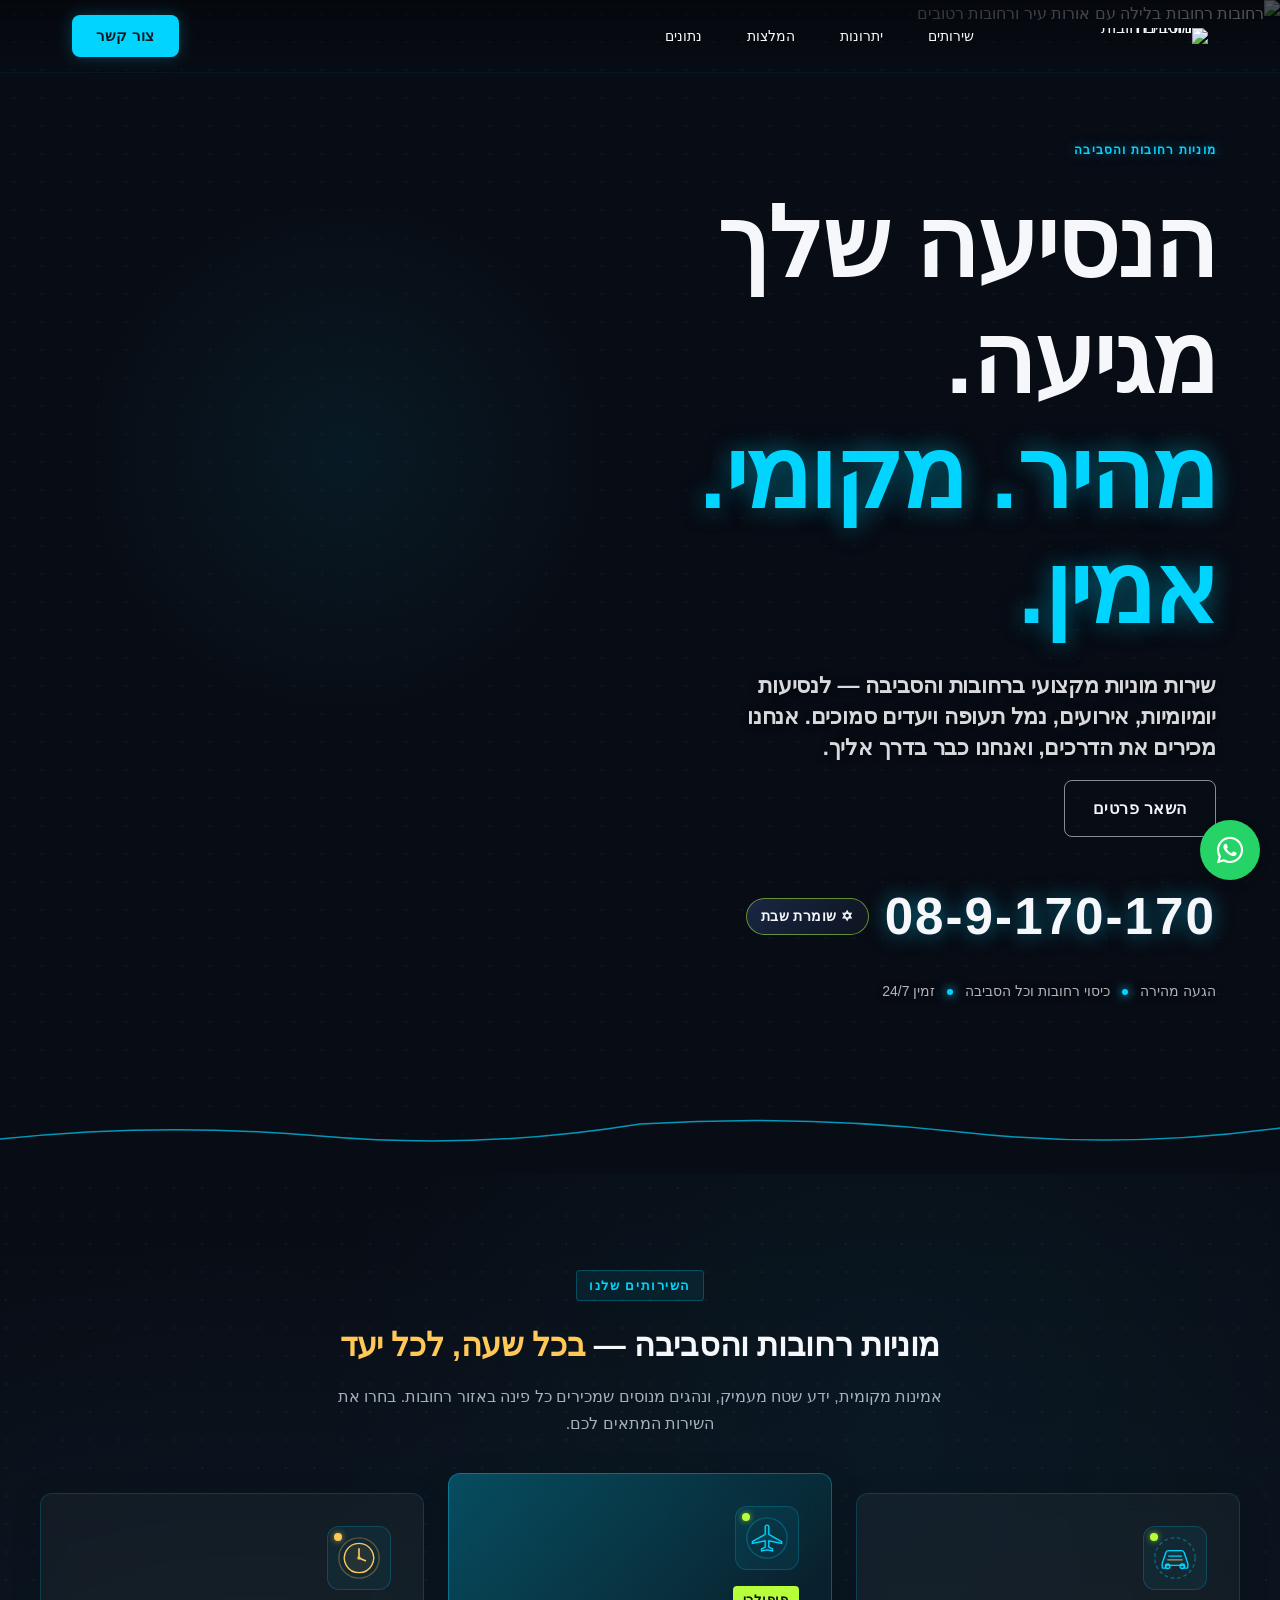
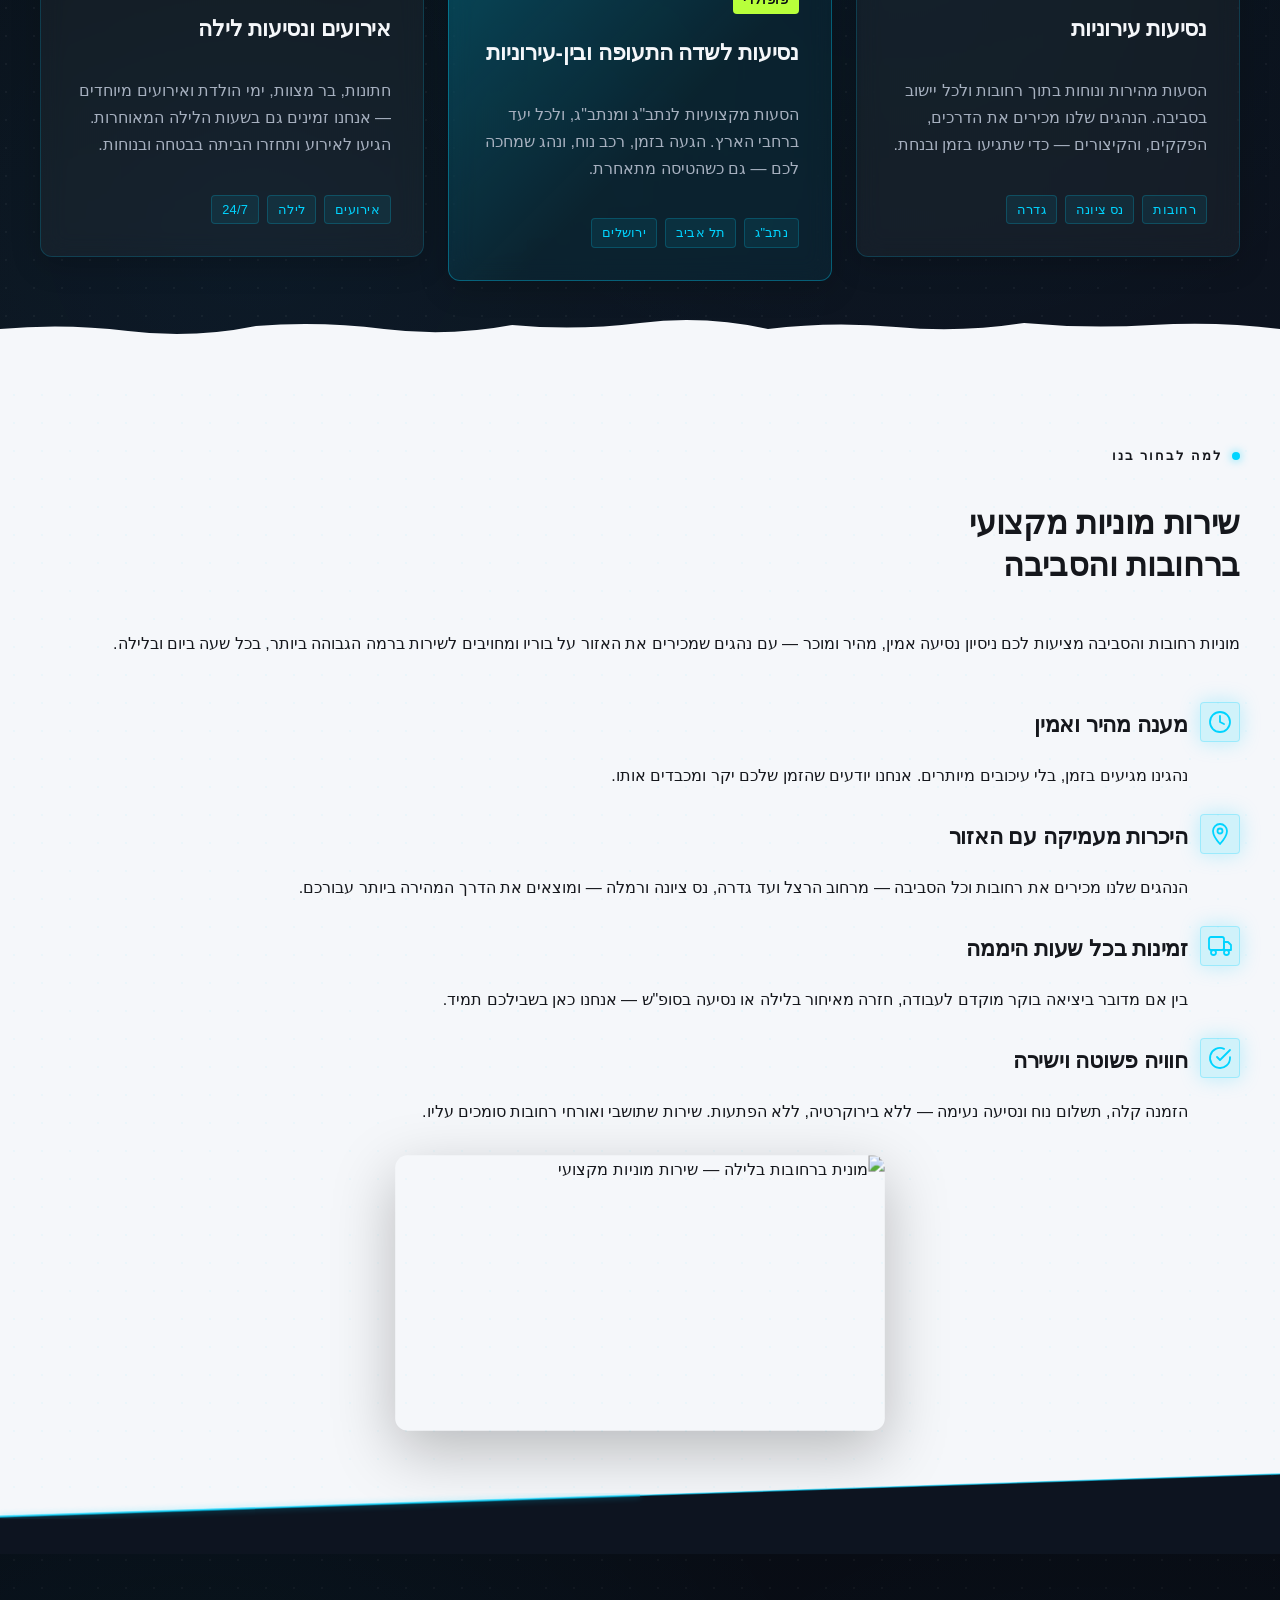
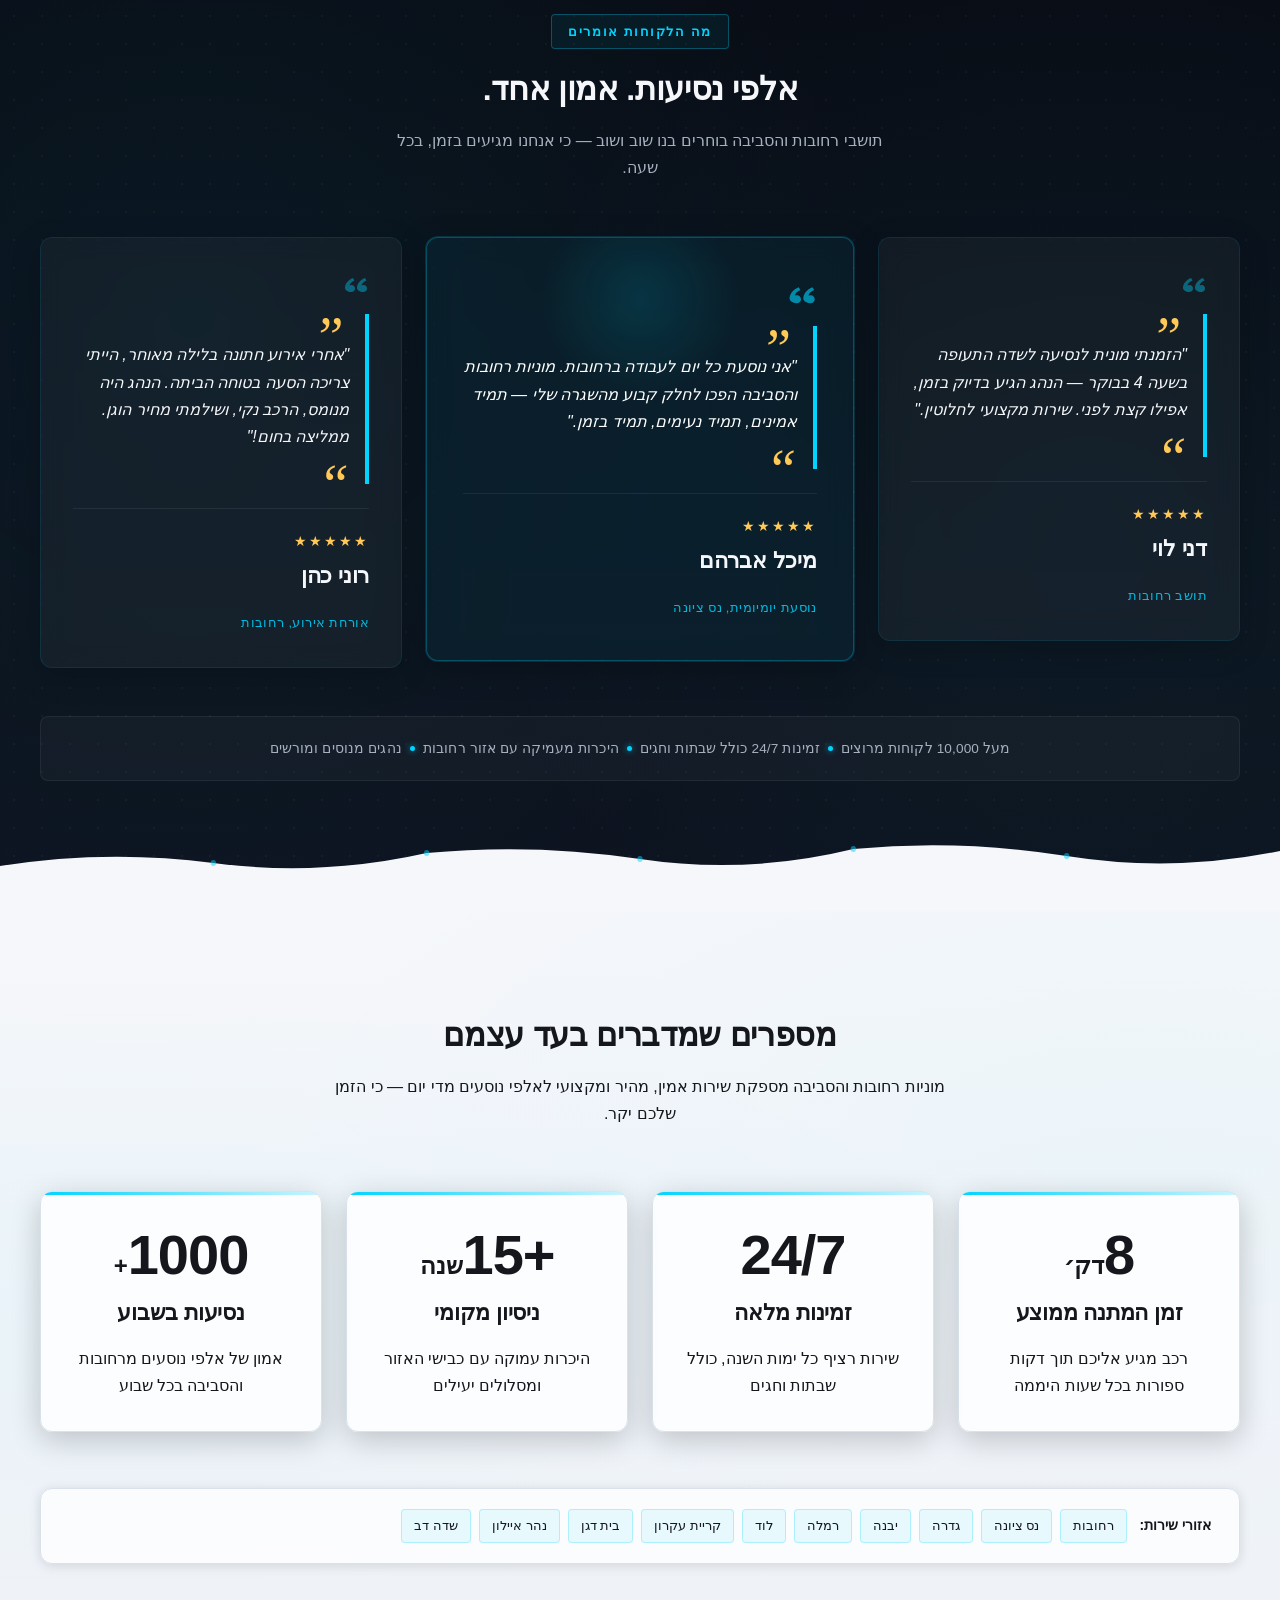
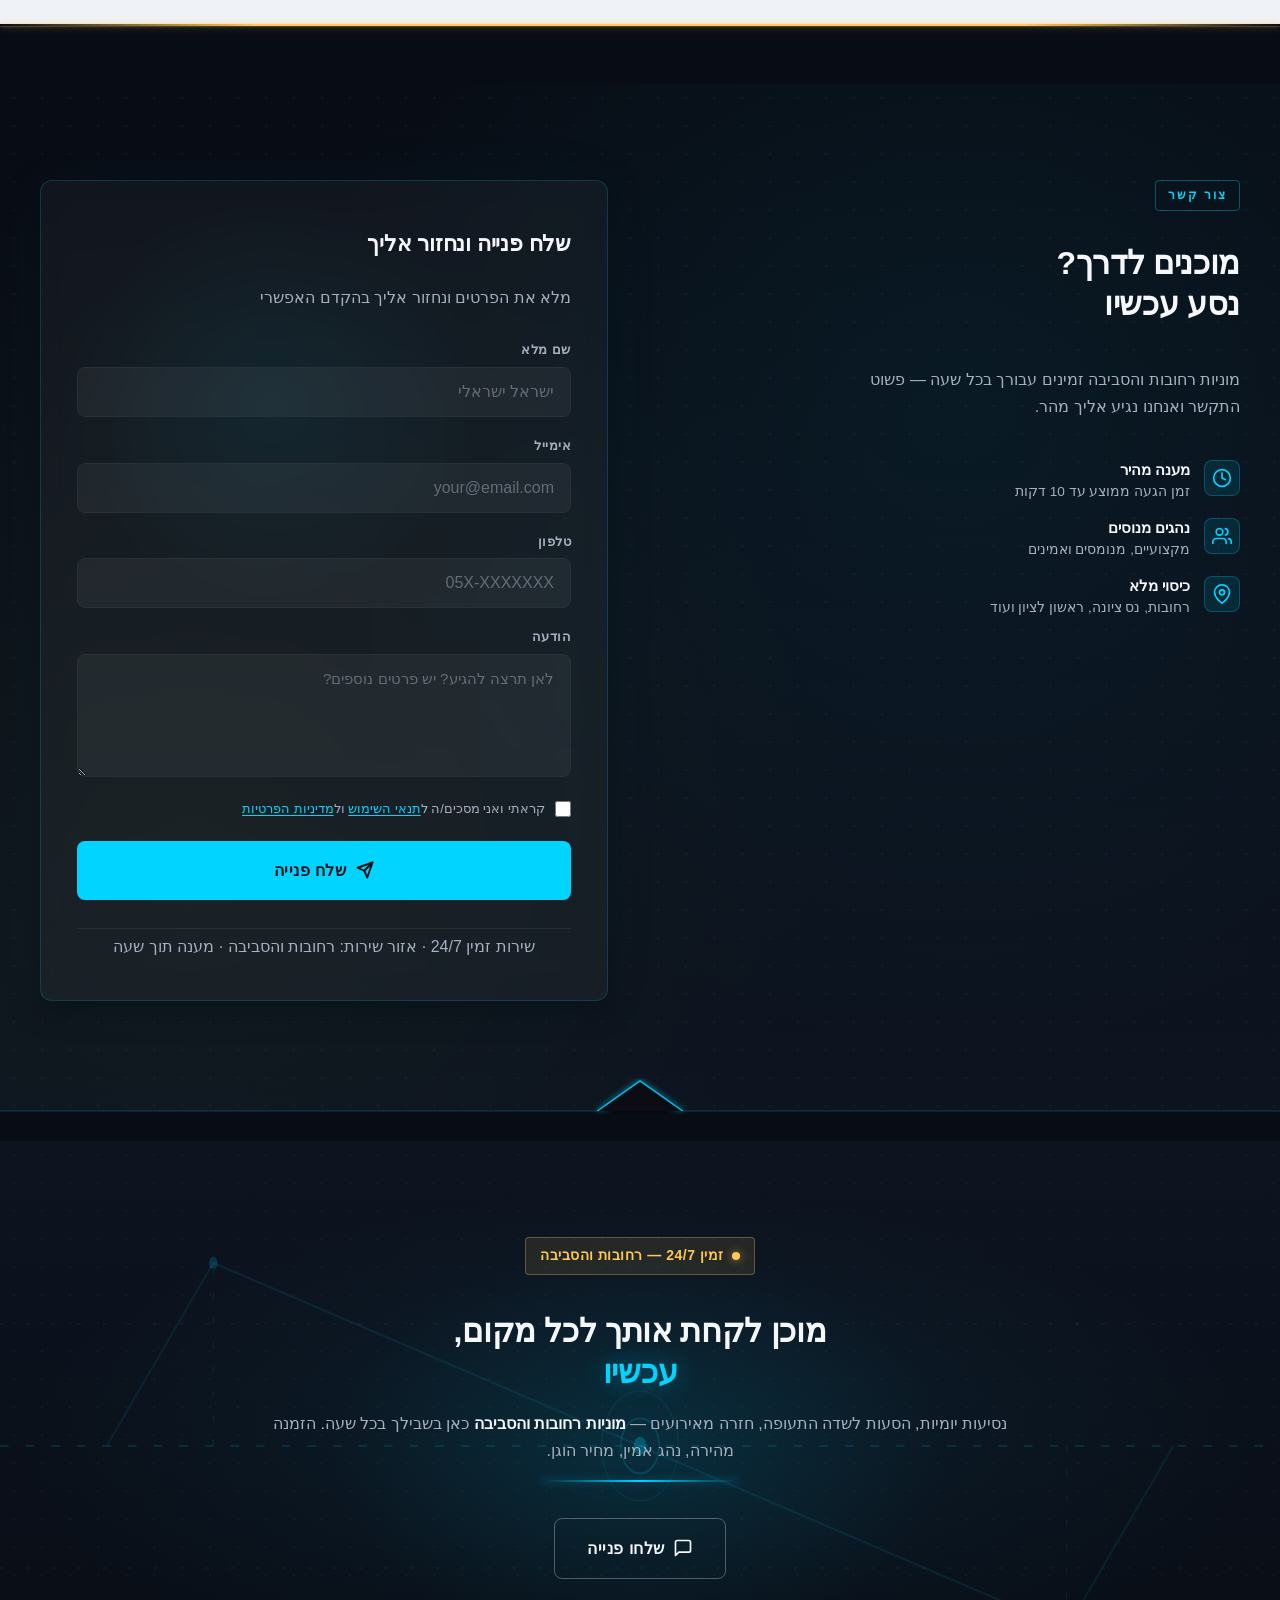
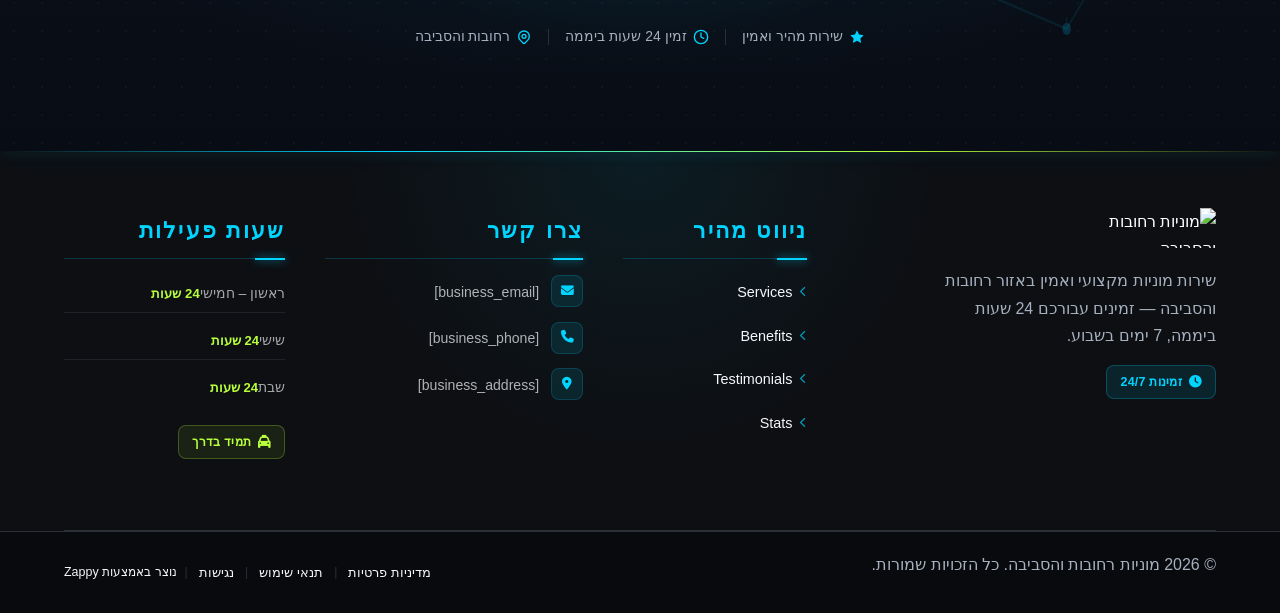
==== commit c0e6b482: "Background sync: Progressive GitHub Sync" ====
--- a/index.html
+++ b/index.html
@@ -223,35 +223,7 @@
     <meta name="twitter:card" content="summary_large_image">
     <meta name="twitter:title" content="מוניות רחובות והסביבה — מוניות רחובות והסביבה">
     <meta name="twitter:description" content="A local taxi service operating in Rehovot and the surrounding area, targeting residents and visitors who need reliable transportation. The business serves the l">
-    <meta property="og:type" content="website">
-  <meta property="og:locale" content="he_IL">
-  
-  
-  
-  
-  
-  <link rel="stylesheet" href="https://cdnjs.cloudflare.com/ajax/libs/font-awesome/6.4.0/css/all.min.css">
-  <style>
-    .skip-link { position: absolute; top: 0; left: 0; transform: translateY(-200%); padding: 12px 18px; background: var(--bg-dark, #1a1a1a); color: var(--text-light, #fff); font-weight: 600; border-radius: 0 0 8px 0; z-index: 10000; }
-    .skip-link:focus { transform: none; outline: 2px solid var(--ring, #fff); outline-offset: 2px; }
-    :focus-visible { outline: 2px solid var(--ring, currentColor); outline-offset: 3px; }
-  </style>
-
-
-  
-    <!-- Favicons -->
-    <link rel="icon" type="image/x-icon" href="/assets/favicon.ico">
-    <link rel="icon" type="image/png" sizes="16x16" href="/assets/favicon-16x16.png">
-    <link rel="icon" type="image/png" sizes="32x32" href="/assets/favicon-32x32.png">
-    <link rel="icon" type="image/png" sizes="48x48" href="/assets/favicon-48x48.png">
-    <link rel="icon" type="image/png" sizes="192x192" href="/assets/favicon-192x192.png">
-    <link rel="icon" type="image/png" sizes="512x512" href="/assets/favicon-512x512.png">
-    <link rel="apple-touch-icon" href="/assets/apple-touch-icon.png">
-    <!-- Cookie Consent -->
-    <link rel="stylesheet" href="https://cdn.jsdelivr.net/npm/vanilla-cookieconsent@3/dist/cookieconsent.css">
-    <script src="https://cdn.jsdelivr.net/npm/vanilla-cookieconsent@3/dist/cookieconsent.umd.js"></script>
-    <!-- Mickidum Accessibility Toolbar -->
-    <script src="https://cdn.jsdelivr.net/gh/mickidum/acc_toolbar/acctoolbar/acctoolbar.min.js"></script>
+    <meta property="og:type" content="website"> <meta property="og:locale" content="he_IL">     <link rel="stylesheet" href="https://cdnjs.cloudflare.com/ajax/libs/font-awesome/6.4.0/css/all.min.css"> <style> .skip-link { position: absolute; top: 0; left: 0; transform: translateY(-200%); padding: 12px 18px; background: var(--bg-dark, #1a1a1a); color: var(--text-light, #fff); font-weight: 600; border-radius: 0 0 8px 0; z-index: 10000; } .skip-link:focus { transform: none; outline: 2px solid var(--ring, #fff); outline-offset: 2px; } :focus-visible { outline: 2px solid var(--ring, currentColor); outline-offset: 3px; } </style> <!-- Favicons --> <link rel="icon" type="image/x-icon" href="/assets/favicon.ico"> <link rel="icon" type="image/png" sizes="16x16" href="/assets/favicon-16x16.png"> <link rel="icon" type="image/png" sizes="32x32" href="/assets/favicon-32x32.png"> <link rel="icon" type="image/png" sizes="48x48" href="/assets/favicon-48x48.png"> <link rel="icon" type="image/png" sizes="192x192" href="/assets/favicon-192x192.png"> <link rel="icon" type="image/png" sizes="512x512" href="/assets/favicon-512x512.png"> <link rel="apple-touch-icon" href="/assets/apple-touch-icon.png"> <!-- Cookie Consent --> <link rel="stylesheet" href="https://cdn.jsdelivr.net/npm/vanilla-cookieconsent@3/dist/cookieconsent.css"> <script src="https://cdn.jsdelivr.net/npm/vanilla-cookieconsent@3/dist/cookieconsent.umd.js"></script> <!-- Mickidum Accessibility Toolbar --> <script src="https://cdn.jsdelivr.net/gh/mickidum/acc_toolbar/acctoolbar/acctoolbar.min.js"></script>
     <link rel="stylesheet" href="/styles.css">
 
     <style id="zappy-dropdown-submenu-styles">
@@ -342,1159 +314,17 @@
     </style>
 </head>
 <body>
-<a class="skip-link" href="#main">דלג לתוכן הראשי</a>
-  <nav class="navbar" dir="rtl">
-  <button class="mobile-toggle" id="mobileToggle" aria-label="Menu">
-    <svg class="hamburger-icon" width="24" height="24" viewBox="0 0 24 24" fill="none">
-      <path d="M3 12h18M3 6h18M3 18h18" stroke="currentColor" stroke-width="2" stroke-linecap="round"></path>
-    </svg>
-    <svg class="close-icon" width="24" height="24" viewBox="0 0 24 24" fill="none" style="display: none;">
-      <path d="M18 6L6 18M6 6l12 12" stroke="currentColor" stroke-width="2" stroke-linecap="round"></path>
-    </svg>
-  </button>
-
-  <button class="phone-header-btn" data-phone="[business_phone]" aria-label="Call">
-    <svg width="20" height="20" viewBox="0 0 24 24" fill="currentColor">
-      <path d="M22 16.92v3a2 2 0 0 1-2.18 2 19.79 19.79 0 0 1-8.63-3.07 19.5 19.5 0 0 1-6-6 19.79 19.79 0 0 1-3.07-8.67A2 2 0 0 1 4.11 2h3a2 2 0 0 1 2 1.72 12.84 12.84 0 0 0 .7 2.81 2 2 0 0 1-.45 2.11L8.09 9.91a16 16 0 0 0 6 6l1.27-1.27a2 2 0 0 1 2.11-.45 12.84 12.84 0 0 0 2.81.7A2 2 0 0 1 22 16.92z"></path>
-    </svg>
-  </button>
-
-  <div class="nav-container">
-    <div class="nav-right-group"><div class="nav-brand">
-      <a href="/" class="logo-link"><img class="logo" src="/assets/site-----image-1.webp" alt="מוניות רחובות והסביבה"></a>
-    </div><ul class="nav-menu" id="navMenu"><li><a href="#services">שירותים</a></li><li><a href="#benefits">יתרונות</a></li><li><a href="#testimonials">המלצות</a></li><li><a href="#stats">נתונים</a></li></ul></div>
-
-    
-
-    <div class="nav-cta-container">
-      <a href="#contact" class="nav-cta-btn">צור קשר</a>
-    </div>
-  </div>
-</nav>
-<script>
-
-// Navbar Mobile Menu Toggle and Contrast Fix
-(function() {
-  // Use 'load' event instead of 'DOMContentLoaded' to ensure we run AFTER all other scripts
-  window.addEventListener('load', function() {
-    
-    // FIX MOBILE BUTTON CONTRAST
-    // Detect navbar background color and apply contrasting color to mobile buttons
-    const navbar = document.querySelector('.navbar, nav, header');
-    if (!navbar) {
-      console.log('[Navbar] Navbar element not found');
-      return;
-    }
-    
-    // DECLARE VARIABLES EARLY to avoid Temporal Dead Zone errors
-    // These are used in multiple places below
-    let mobileToggle = document.getElementById('mobileToggle') ||
-                       document.querySelector('.mobile-toggle') ||
-                       document.querySelector('.hamburger') ||
-                       document.querySelector('.hamburger-menu') ||
-                       document.querySelector('.menu-toggle') ||
-                       document.querySelector('.burger-menu') ||
-                       document.querySelector('[aria-label="Menu"]') ||
-                       document.querySelector('[aria-label="תפריט"]');
-    
-    const phoneBtn = document.querySelector('.phone-header-btn');
-    
-    const computedStyle = window.getComputedStyle(navbar);
-    let bgColor = computedStyle.backgroundColor;
-    
-    console.log('[Navbar] Initial navbar background:', bgColor);
-    
-    // Check if background is transparent or rgba with 0 alpha
-    const isTransparent = bgColor === 'transparent' || 
-                         bgColor === 'rgba(0, 0, 0, 0)' ||
-                         (bgColor.startsWith('rgba') && bgColor.includes(', 0)'));
-    
-    if (isTransparent) {
-      // Check for background-image or gradient
-      const bgImage = computedStyle.backgroundImage;
-      if (bgImage && bgImage !== 'none') {
-        console.log('[Navbar] Navbar has background image/gradient, using dark text');
-        bgColor = 'rgb(240, 240, 240)'; // Assume light background
-      } else {
-        // Transparent navbar - check body background
-        const bodyBg = window.getComputedStyle(document.body).backgroundColor;
-        console.log('[Navbar] Navbar transparent, using body background:', bodyBg);
-        bgColor = bodyBg;
-      }
-    }
-    
-    // Calculate luminance to determine if background is light or dark
-    const rgb = bgColor.match(/\d+/g);
-    if (rgb && rgb.length >= 3) {
-      const r = parseInt(rgb[0]);
-      const g = parseInt(rgb[1]);
-      const b = parseInt(rgb[2]);
-      const luminance = (0.299 * r + 0.587 * g + 0.114 * b) / 255;
-      
-      // Mobile button colors are set by Claude's AI-generated CSS (same as .nav-menu a)
-      // No dynamic color overrides needed - colors come from the generated navbar CSS
-      console.log('[Navbar] Mobile button colors preserved from Claude CSS (luminance:', luminance.toFixed(2) + ')');
-      
-      // FIX ICON SIZES - Ensure SVGs are properly sized and visible
-      // INJECT CRITICAL CSS TO OVERRIDE ANY CONFLICTING RULES
-      const criticalCSS = document.createElement('style');
-      criticalCSS.id = 'zappy-mobile-nav-fix';
-      const htmlLang = document.documentElement.lang || 'en';
-      const htmlDir = document.documentElement.dir || 'ltr';
-      // Check both dir attribute AND lang for RTL detection
-      // dir="rtl" is the most reliable indicator
-      const isRTL = htmlDir === 'rtl' || htmlLang === 'he' || htmlLang === 'ar';
-      
-      criticalCSS.textContent = `
-        /* Hide mobile buttons on desktop, show only on mobile */
-        @media (min-width: 769px) {
-          .mobile-toggle,
-          .phone-header-btn {
-            display: none !important;
-          }
-        }
-        
-        /* Show and position mobile buttons correctly on mobile */
-        @media (max-width: 768px) {
-          .navbar,
-          nav.navbar {
-            min-height: 70px !important;
-          }
-
-          .mobile-toggle,
-          .phone-header-btn {
-            position: absolute !important;
-            top: 0 !important;
-            bottom: 0 !important;
-            margin-top: auto !important;
-            margin-bottom: auto !important;
-            transform: none !important;
-            z-index: 1001 !important;
-            display: flex !important;
-            align-items: center !important;
-            justify-content: center !important;
-            width: 36px !important;
-            height: 36px !important;
-            border-radius: 50% !important;
-            border: none !important;
-            cursor: pointer !important;
-            padding: 6px !important;
-            background: none !important;
-            color: var(--nav-text, var(--text-light)) !important;
-            touch-action: manipulation !important;
-            -webkit-tap-highlight-color: transparent !important;
-          }
-
-          html[data-zappy-site-type="ecommerce"] .phone-header-btn,
-          body[data-zappy-site-type="ecommerce"] .phone-header-btn,
-          html[data-zappy-site-type="ecommerce"] header .phone-header-btn,
-          html[data-zappy-site-type="ecommerce"] nav .phone-header-btn {
-            display: none !important;
-            visibility: hidden !important;
-            width: 0 !important;
-            height: 0 !important;
-            min-width: 0 !important;
-            overflow: hidden !important;
-          }
-          
-          /* LTR positioning (default): hamburger LEFT, phone RIGHT */
-          html:not([dir="rtl"]):not([lang="he"]):not([lang="ar"]) .mobile-toggle,
-          html[dir="ltr"] .mobile-toggle {
-            left: 12px !important;
-            right: auto !important;
-          }
-          html:not([dir="rtl"]):not([lang="he"]):not([lang="ar"]) .phone-header-btn,
-          html[dir="ltr"] .phone-header-btn {
-            right: 12px !important;
-            left: auto !important;
-          }
-          
-          /* RTL positioning: hamburger RIGHT, phone LEFT */
-          html[dir="rtl"] .mobile-toggle,
-          html[lang="he"] .mobile-toggle,
-          html[lang="ar"] .mobile-toggle {
-            right: 12px !important;
-            left: auto !important;
-          }
-          html[dir="rtl"] .phone-header-btn,
-          html[lang="he"] .phone-header-btn,
-          html[lang="ar"] .phone-header-btn {
-            left: 12px !important;
-            right: auto !important;
-          }
-          
-          /* CRITICAL: Ensure nav-container has min-height on mobile */
-          /* All children are positioned absolutely/fixed on mobile, so height:auto collapses to 0 */
-          .nav-container {
-            min-height: 70px !important;
-            position: relative !important;
-          }
-          
-          /* Ensure SVG icons are properly sized and inherit color */
-          .mobile-toggle svg,
-          .phone-header-btn svg {
-            width: 24px !important;
-            height: 24px !important;
-            /* Don't force display - let JavaScript control hamburger/close toggle */
-          }
-          
-          /* Reset nav-cta-container on mobile - remove desktop box-shadow/padding */
-          /* that creates a visible ghost box when CTA button is hidden */
-          .nav-cta-container {
-            box-shadow: none !important;
-            padding: 0 !important;
-          }
-          
-          /* Hide nav-cta-container entirely on mobile when there's no lang-switcher */
-          /* (only the CTA button is inside, and it's hidden on mobile) */
-          .nav-cta-container:not(:has(.lang-switcher)) {
-            display: none !important;
-          }
-          
-          /* CRITICAL: Prevent hero image fade gradient from bleeding over headline text */
-          /* The .image-fade-gradient has bottom: -30px (extends below parent) */
-          /* On mobile stacked layout, this overlaps the h1 text below the image */
-          .hero-image-column {
-            overflow: hidden !important;
-          }
-          .image-fade-gradient {
-            bottom: 0 !important;
-          }
-          
-          /* Hide desktop language switcher on mobile - hamburger menu handles it */
-          /* High specificity to override stored CSS */
-          .lang-switcher,
-          .nav-cta-container .lang-switcher,
-          .nav-container .lang-switcher,
-          .navbar .lang-switcher,
-          .navbar .nav-cta-container .lang-switcher {
-            display: none !important;
-          }
-        }
-      `;
-      
-      // Remove existing fix if present and inject new one
-      const existing = document.getElementById('zappy-mobile-nav-fix');
-      if (existing) existing.remove();
-      document.head.appendChild(criticalCSS);
-      
-      console.log('[Navbar] Critical CSS injected for mobile nav positioning');
-      
-      // ONLY apply inline positioning styles on mobile viewport
-      // On desktop, the CSS handles hiding these buttons with display: none
-      // Inline styles were breaking desktop layout by overriding CSS
-      const isMobileViewport = window.innerWidth <= 768;
-      
-      if (mobileToggle) {
-        // Icon sizing applies to all viewports for consistency
-        const hamburgerIcon = mobileToggle.querySelector('.hamburger-icon');
-        const closeIcon = mobileToggle.querySelector('.close-icon');
-        
-        if (hamburgerIcon) {
-          hamburgerIcon.style.setProperty('width', '24px', 'important');
-          hamburgerIcon.style.setProperty('height', '24px', 'important');
-          hamburgerIcon.style.setProperty('display', 'block', 'important'); // Show hamburger by default
-        }
-        if (closeIcon) {
-          closeIcon.style.setProperty('width', '24px', 'important');
-          closeIcon.style.setProperty('height', '24px', 'important');
-          closeIcon.style.setProperty('display', 'none', 'important'); // Hide close icon by default
-        }
-        
-        // ONLY set positioning inline styles on mobile
-        if (isMobileViewport) {
-          mobileToggle.style.setProperty('position', 'absolute', 'important');
-          mobileToggle.style.setProperty('top', '0', 'important');
-          mobileToggle.style.setProperty('bottom', '0', 'important');
-          mobileToggle.style.setProperty('margin-top', 'auto', 'important');
-          mobileToggle.style.setProperty('margin-bottom', 'auto', 'important');
-          mobileToggle.style.setProperty('transform', 'none', 'important');
-          mobileToggle.style.setProperty('z-index', '1001', 'important');
-          
-          // Clear any inline left/right so CSS can take over based on html[dir]
-          mobileToggle.style.removeProperty('left');
-          mobileToggle.style.removeProperty('right');
-          
-          console.log('[Navbar] Mobile toggle positioning applied (mobile viewport)');
-        } else {
-          // On desktop, clear any positioning styles to let CSS handle it
-          mobileToggle.style.removeProperty('position');
-          mobileToggle.style.removeProperty('top');
-          mobileToggle.style.removeProperty('transform');
-          mobileToggle.style.removeProperty('z-index');
-          mobileToggle.style.removeProperty('left');
-          mobileToggle.style.removeProperty('right');
-          console.log('[Navbar] Desktop viewport - cleared mobile toggle inline positioning');
-        }
-      }
-      
-      if (phoneBtn) {
-        // Icon sizing applies to all viewports
-        const phoneIcon = phoneBtn.querySelector('svg');
-        if (phoneIcon) {
-          phoneIcon.style.width = '24px';
-          phoneIcon.style.height = '24px';
-          phoneIcon.setAttribute('width', '24');
-          phoneIcon.setAttribute('height', '24');
-        }
-        
-        // ONLY set positioning inline styles on mobile
-        if (isMobileViewport) {
-          phoneBtn.style.setProperty('position', 'absolute', 'important');
-          phoneBtn.style.setProperty('top', '0', 'important');
-          phoneBtn.style.setProperty('bottom', '0', 'important');
-          phoneBtn.style.setProperty('margin-top', 'auto', 'important');
-          phoneBtn.style.setProperty('margin-bottom', 'auto', 'important');
-          phoneBtn.style.setProperty('transform', 'none', 'important');
-          phoneBtn.style.setProperty('z-index', '1001', 'important');
-          
-          // Clear any inline left/right so CSS can take over based on html[dir]
-          phoneBtn.style.removeProperty('left');
-          phoneBtn.style.removeProperty('right');
-          
-          console.log('[Navbar] Phone button positioning applied (mobile viewport)');
-        } else {
-          // On desktop, clear any positioning styles to let CSS handle it
-          phoneBtn.style.removeProperty('position');
-          phoneBtn.style.removeProperty('top');
-          phoneBtn.style.removeProperty('transform');
-          phoneBtn.style.removeProperty('z-index');
-          phoneBtn.style.removeProperty('left');
-          phoneBtn.style.removeProperty('right');
-          console.log('[Navbar] Desktop viewport - cleared phone button inline positioning');
-        }
-      }
-    } else {
-      console.log('[Navbar] Could not parse background color:', bgColor);
-    }
-    
-    // MOBILE MENU TOGGLE
-    // Re-query in case DOM changed (mobileToggle already declared at top of function)
-    mobileToggle = document.getElementById('mobileToggle') ||
-                   document.querySelector('.mobile-toggle') ||
-                   document.querySelector('.hamburger') ||
-                   document.querySelector('.hamburger-menu') ||
-                   document.querySelector('.menu-toggle') ||
-                   document.querySelector('.burger-menu') ||
-                   document.querySelector('[aria-label="Menu"]') ||
-                   document.querySelector('[aria-label="תפריט"]');
-    
-    // EXPANDED SEARCH: Find nav menu by ID or class
-    const navMenu = document.getElementById('navMenu') ||
-                  document.querySelector('.nav-menu') ||
-                  document.querySelector('.nav-links') ||
-                  document.querySelector('nav ul:not(.submenu)');
-    
-    if (!mobileToggle || !navMenu) {
-      console.log('[Navbar] Mobile toggle or menu not found:', { toggle: !!mobileToggle, menu: !!navMenu });
-      return;
-    }
-    
-    // Ensure navMenu has ID for CSS targeting
-    if (!navMenu.id) {
-      navMenu.id = 'navMenu';
-    }
-    
-    console.log('[Navbar] Initializing mobile menu...');
-    
-    // Remove any existing event listeners by cloning the button
-    const newToggle = mobileToggle.cloneNode(true);
-    mobileToggle.parentNode.replaceChild(newToggle, mobileToggle);
-    
-    // Toggle menu handler (shared by click and touchend)
-    function handleToggle(e) {
-      e.preventDefault();
-      e.stopPropagation();
-      
-      const hamburgerIcon = newToggle.querySelector('.hamburger-icon');
-      const closeIcon = newToggle.querySelector('.close-icon');
-      const isActive = navMenu.classList.contains('active');
-      
-      if (isActive) {
-        // Close menu
-        navMenu.classList.remove('active');
-        if (hamburgerIcon) hamburgerIcon.style.setProperty('display', 'block', 'important');
-        if (closeIcon) closeIcon.style.setProperty('display', 'none', 'important');
-        document.body.style.overflow = '';
-        console.log('[Navbar] Menu closed');
-      } else {
-        // Open menu
-        navMenu.classList.add('active');
-        if (hamburgerIcon) hamburgerIcon.style.setProperty('display', 'none', 'important');
-        if (closeIcon) closeIcon.style.setProperty('display', 'block', 'important');
-        document.body.style.overflow = 'hidden';
-        console.log('[Navbar] Menu opened');
-      }
-    }
-    
-    // Use click for desktop/emulation and touchend as iOS Safari fallback.
-    // Prevent double-fire with a timestamp guard.
-    var lastToggleTime = 0;
-    function guardedToggle(e) {
-      var now = Date.now();
-      if (now - lastToggleTime < 300) return;
-      lastToggleTime = now;
-      handleToggle(e);
-    }
-    
-    newToggle.addEventListener('click', guardedToggle);
-    newToggle.addEventListener('touchend', guardedToggle);
-    
-    // Close menu when clicking nav links (but NOT dropdown toggles)
-    const navLinks = navMenu.querySelectorAll('a');
-    navLinks.forEach(function(link) {
-      link.addEventListener('click', function() {
-        // Don't close if it's a dropdown child (unless it's a real navigation link)
-        if (this.getAttribute('href') === '#') return;
-        
-        const hamburgerIcon = newToggle.querySelector('.hamburger-icon');
-        const closeIcon = newToggle.querySelector('.close-icon');
-        
-        navMenu.classList.remove('active');
-        if (hamburgerIcon) hamburgerIcon.style.setProperty('display', 'block', 'important');
-        if (closeIcon) closeIcon.style.setProperty('display', 'none', 'important');
-        document.body.style.overflow = '';
-        console.log('[Navbar] Menu closed (link clicked)');
-      });
-    });
-    
-    // DROPDOWN MENU TOGGLE (for mobile and touch devices)
-    var dropdownToggles = navMenu.querySelectorAll('.dropdown-toggle');
-    dropdownToggles.forEach(function(toggle) {
-      toggle.addEventListener('click', function(e) {
-        e.preventDefault();
-        e.stopPropagation();
-        var parent = this.closest('.nav-dropdown');
-        if (!parent) return;
-        
-        // Close other open dropdowns at the same level
-        var siblings = parent.parentNode.querySelectorAll('.nav-dropdown.open');
-        siblings.forEach(function(sib) {
-          if (sib !== parent) sib.classList.remove('open');
-        });
-        
-        parent.classList.toggle('open');
-        console.log('[Navbar] Dropdown toggled:', parent.classList.contains('open') ? 'open' : 'closed');
-      });
-    });
-    
-    // Close dropdowns when clicking outside
-    document.addEventListener('click', function(e) {
-      if (!e.target.closest('.nav-dropdown')) {
-        var openDropdowns = document.querySelectorAll('.nav-dropdown.open');
-        openDropdowns.forEach(function(dd) { dd.classList.remove('open'); });
-      }
-    });
-    
-    console.log('[Navbar] Dropdown handlers initialized for ' + dropdownToggles.length + ' dropdowns');
-    
-    // Phone button functionality (phoneBtn already declared at top of function)
-    if (phoneBtn) {
-      phoneBtn.addEventListener('click', function() {
-        // Get phone number from placeholder in page or use default
-        const phoneLinks = document.querySelectorAll('a[href^="tel:"]');
-        const phoneNumber = phoneLinks.length > 0 
-          ? phoneLinks[0].getAttribute('href').replace('tel:', '')
-          : '[business_phone]';
-        
-        window.location.href = 'tel:' + phoneNumber;
-        console.log('[Navbar] Phone button clicked');
-      });
-    }
-    
-    console.log('[Navbar] Mobile menu initialized successfully');
-    
-    // WhatsApp button visibility is now controlled via CSS (siteSettings).
-    // No JS-based desktop hiding — the button is visible on both mobile and desktop by default.
-  });
-})();
-
-</script>
-  
-  <main id="main">
-    <section data-band-index="0" id="hero" class="index-hero-section" data-layout-spec="בית-hero" dir="rtl" data-hero-type="fullscreen-scrim">
-  <!-- Background Image -->
-  <div class="index-hero-bg">
-    <img loading="eager" fetchpriority="high" data-hero-bg="true" data-placeholder="index-hero-image-1" data-context="Cinematic night-time street-level view of Rehovot city streets, Israel. Wet asphalt reflecting city lights and neon signs in cyan and amber. Blurred taxi cab headlights in motion on a main boulevard. Urban skyline with glowing building windows in the background. Moody, premium, nocturnal atmosphere with deep blue-black tones and electric cyan light trails. Photorealistic, high resolution, wide-angle lens." width="1920" height="1080" src="/assets/site-index-hero-image-1.webp" alt="רחובות רחובות בלילה עם אורות עיר ורחובות רטובים">
-  </div>
-
-  <!-- Scrim Overlay -->
-  <div class="index-hero-scrim" aria-hidden="true"></div>
-
-  <!-- Radial Glow Decoration -->
-  <div class="index-hero-glow-decoration" aria-hidden="true"></div>
-
-  <!-- Dot Grid Decoration -->
-  <div class="index-hero-dot-grid" aria-hidden="true"></div>
-
-  <!-- Content -->
-  <div class="index-hero-container">
-    <div class="index-hero-content">
-
-      <!-- Label / Eyebrow -->
-      <span class="index-hero-eyebrow">מוניות רחובות והסביבה</span>
-
-      <!-- H1 -->
-      <h1 class="index-hero-headline">הנסיעה שלך מגיעה.<br><span class="index-hero-headline-accent">מהיר. מקומי. אמין.</span></h1>
-
-      <!-- Subtitle H3 -->
-      <h3 class="index-hero-subtitle">שירות מוניות מקצועי ברחובות והסביבה — לנסיעות יומיומיות, אירועים, נמל תעופה ויעדים סמוכים. אנחנו מכירים את הדרכים, ואנחנו כבר בדרך אליך.</h3>
-
-      <!-- CTAs -->
-      <div class="index-hero-ctas">
-        
-        <a href="#contact" class="index-hero-btn-secondary">השאר פרטים</a>
-      </div>
-
-      <!-- Trust Cues -->
-      <div class="index-hero-trust">
-        <span class="index-hero-trust-item">הגעה מהירה</span>
-        <span class="index-hero-trust-dot" aria-hidden="true"></span>
-        <span class="index-hero-trust-item">כיסוי רחובות וכל הסביבה</span>
-        <span class="index-hero-trust-dot" aria-hidden="true"></span>
-        <span class="index-hero-trust-item">זמין 24/7</span>
-      </div>
-
-    </div>
-  </div>
-
-  <!-- Bottom Route-Line Divider -->
-  <div class="index-hero-divider-wrapper">
-    <svg data-no-icon-edit="true" aria-hidden="true" viewBox="0 0 1440 90" preserveAspectRatio="none" xmlns="http://www.w3.org/2000/svg">
-      <!-- Dark fill at bottom -->
-      <path d="M0,90 L0,55 Q180,38 360,52 T720,40 Q900,30 1080,48 T1440,44 L1440,90 Z" fill="#080C14"></path>
-      <!-- Cyan route line -->
-      <path d="M0,55 Q180,38 360,52 T720,40 Q900,30 1080,48 T1440,44" fill="#080C14" stroke="#00D4FF" stroke-width="1.5" opacity="0.7"></path>
-    </svg>
-  </div>
-
-</section>
-
-<section data-band-index="1" id="services" class="index-services-section" data-layout-spec="בית-services" dir="rtl">
-  <!-- Dot-grid decorative overlay -->
-  <div class="index-services-section__dot-grid" aria-hidden="true"></div>
-
-  <!-- Section intro -->
-  <div class="index-services-section__container">
-    <div class="index-services-section__intro">
-      <span class="index-services-section__label">השירותים שלנו</span>
-      <h2 class="index-services-section__heading">מוניות רחובות והסביבה — <em>בכל שעה, לכל יעד</em></h2>
-      <p class="index-services-section__subtext">אמינות מקומית, ידע שטח מעמיק, ונהגים מנוסים שמכירים כל פינה באזור רחובות. בחרו את השירות המתאים לכם.</p>
-    </div>
-
-    <!-- Cards grid -->
-    <div class="index-services-section__grid">
-
-      <!-- Card 1: Local city rides -->
-      <article class="index-services-section__card">
-        <div class="index-services-section__card-icon-wrap">
-          <svg data-element-type="icon" data-icon-type="svg" xmlns="http://www.w3.org/2000/svg" viewBox="0 0 48 48" width="44" height="44" fill="none" aria-hidden="true">
-            <circle cx="24" cy="24" r="22" stroke="var(--primary)" stroke-width="1.5" stroke-dasharray="4 3" opacity="0.35"></circle>
-            <path d="M10 30 L14 18 Q15 16 17 16 L31 16 Q33 16 34 18 L38 30 Q38.5 31 38 32 L38 34 Q38 35 37 35 L35 35 Q34 35 34 34 L34 32 L14 32 L14 34 Q14 35 13 35 L11 35 Q10 35 10 34 L10 32 Q9.5 31 10 30Z" stroke="var(--primary)" stroke-width="1.5" fill="rgba(0,212,255,0.07)"></path>
-            <circle cx="16" cy="33" r="2.5" stroke="var(--primary)" stroke-width="1.5" fill="rgba(0,212,255,0.12)"></circle>
-            <circle cx="32" cy="33" r="2.5" stroke="var(--primary)" stroke-width="1.5" fill="rgba(0,212,255,0.12)"></circle>
-            <path d="M17 22 L31 22" stroke="var(--primary)" stroke-width="1.2" stroke-linecap="round"></path>
-            <path d="M16 26 L32 26" stroke="var(--accent)" stroke-width="1.2" stroke-linecap="round" opacity="0.7"></path>
-          </svg>
-          <span class="index-services-section__availability-dot" aria-hidden="true"></span>
-        </div>
-        <h3 class="index-services-section__card-title">נסיעות עירוניות</h3>
-        <p class="index-services-section__card-text">הסעות מהירות ונוחות בתוך רחובות ולכל יישוב בסביבה. הנהגים שלנו מכירים את הדרכים, הפקקים, והקיצורים — כדי שתגיעו בזמן ובנחת.</p>
-        <div class="index-services-section__card-footer">
-          <span class="index-services-section__tag">רחובות</span>
-          <span class="index-services-section__tag">נס ציונה</span>
-          <span class="index-services-section__tag">גדרה</span>
-        </div>
-      </article>
-
-      <!-- Card 2: Airport & intercity (offset upward) -->
-      <article class="index-services-section__card index-services-section__card--featured">
-        <div class="index-services-section__card-icon-wrap">
-          <svg data-element-type="icon" data-icon-type="svg" xmlns="http://www.w3.org/2000/svg" viewBox="0 0 48 48" width="44" height="44" fill="none" aria-hidden="true">
-            <circle cx="24" cy="24" r="22" stroke="var(--primary)" stroke-width="1.5" opacity="0.25"></circle>
-            <path d="M8 28 L22 20 L22 12 Q22 10 24 10 Q26 10 26 12 L26 20 L40 28 L40 30 L26 27 L26 34 L30 36 L30 38 L24 37 L18 38 L18 36 L22 34 L22 27 L8 30 Z" stroke="var(--primary)" stroke-width="1.5" fill="rgba(0,212,255,0.09)"></path>
-          </svg>
-          <span class="index-services-section__availability-dot" aria-hidden="true"></span>
-        </div>
-        <div class="index-services-section__card-badge">פופולרי</div>
-        <h3 class="index-services-section__card-title">נסיעות לשדה התעופה ובין-עירוניות</h3>
-        <p class="index-services-section__card-text">הסעות מקצועיות לנתב"ג ומנתב"ג, ולכל יעד ברחבי הארץ. הגעה בזמן, רכב נוח, ונהג שמחכה לכם — גם כשהטיסה מתאחרת.</p>
-        <div class="index-services-section__card-footer">
-          <span class="index-services-section__tag">נתב"ג</span>
-          <span class="index-services-section__tag">תל אביב</span>
-          <span class="index-services-section__tag">ירושלים</span>
-        </div>
-      </article>
-
-      <!-- Card 3: Events & late-night -->
-      <article class="index-services-section__card">
-        <div class="index-services-section__card-icon-wrap">
-          <svg data-element-type="icon" data-icon-type="svg" xmlns="http://www.w3.org/2000/svg" viewBox="0 0 48 48" width="44" height="44" fill="none" aria-hidden="true">
-            <circle cx="24" cy="24" r="22" stroke="var(--accent)" stroke-width="1.5" opacity="0.3"></circle>
-            <path d="M24 8 A16 16 0 1 1 23.99 8 Z" stroke="var(--accent)" stroke-width="1.5" fill="rgba(255,200,87,0.07)" stroke-linecap="round"></path>
-            <path d="M24 14 L24 24 L31 27" stroke="var(--accent)" stroke-width="1.8" stroke-linecap="round" stroke-linejoin="round"></path>
-            <circle cx="24" cy="24" r="2" fill="var(--accent)" opacity="0.8"></circle>
-          </svg>
-          <span class="index-services-section__availability-dot index-services-section__availability-dot--amber" aria-hidden="true"></span>
-        </div>
-        <h3 class="index-services-section__card-title">אירועים ונסיעות לילה</h3>
-        <p class="index-services-section__card-text">חתונות, בר מצוות, ימי הולדת ואירועים מיוחדים — אנחנו זמינים גם בשעות הלילה המאוחרות. הגיעו לאירוע ותחזרו הביתה בבטחה ובנוחות.</p>
-        <div class="index-services-section__card-footer">
-          <span class="index-services-section__tag">אירועים</span>
-          <span class="index-services-section__tag">לילה</span>
-          <span class="index-services-section__tag">24/7</span>
-        </div>
-      </article>
-
-    </div>
-  </div>
-
-  <!-- Bottom divider: map-grid dissolve to lighter band -->
-  <div class="index-services-section__divider-wrapper" aria-hidden="true">
-    <svg data-no-icon-edit="true" aria-hidden="true" viewBox="0 0 1200 80" preserveAspectRatio="none" xmlns="http://www.w3.org/2000/svg">
-      <defs>
-        <linearGradient id="svcDividerGrad" x1="0" y1="0" x2="0" y2="1">
-          <stop offset="0%" stop-color="transparent"></stop>
-          <stop offset="100%" stop-color="var(--bg-light)"></stop>
-        </linearGradient>
-      </defs>
-      <path d="M0,80 L0,28 Q60,22 120,30 T240,25 Q300,20 360,28 T480,24 Q540,30 600,22 T720,28 Q780,20 840,26 T960,22 Q1020,28 1080,24 T1200,28 L1200,80 Z" fill="var(--bg-light)"></path>
-    </svg>
-  </div>
-</section>
-
-<section data-band-index="2" id="benefits" class="index-benefits-section" data-layout-spec="בית-benefits" dir="rtl">
-  <!-- Dot grid decoration -->
-  <div class="index-benefits-dot-grid" aria-hidden="true"></div>
-
-  <div class="index-benefits-container">
-    <!-- Content Column (START = RIGHT in RTL) -->
-    <div class="index-benefits-content">
-      <div class="index-benefits-label">
-        <span class="index-benefits-label-dot"></span>
-        <span>למה לבחור בנו</span>
-      </div>
-      <h2 class="index-benefits-heading">שירות מוניות מקצועי<br><span class="index-benefits-heading-accent">ברחובות והסביבה</span></h2>
-      <p class="index-benefits-intro">מוניות רחובות והסביבה מציעות לכם ניסיון נסיעה אמין, מהיר ומוכר — עם נהגים שמכירים את האזור על בוריו ומחויבים לשירות ברמה הגבוהה ביותר, בכל שעה ביום ובלילה.</p>
-
-      <ul class="index-benefits-list">
-        <li class="index-benefits-item">
-          <div class="index-benefits-icon-wrap">
-            <svg data-element-type="icon" data-icon-type="svg" xmlns="http://www.w3.org/2000/svg" width="24" height="24" viewBox="0 0 24 24" fill="none" stroke="currentColor" stroke-width="1.8" stroke-linecap="round" stroke-linejoin="round" aria-hidden="true">
-              <circle cx="12" cy="12" r="10"></circle>
-              <polyline points="12 6 12 12 16 14"></polyline>
-            </svg>
-          </div>
-          <div class="index-benefits-item-content">
-            <h3 class="index-benefits-item-title">מענה מהיר ואמין</h3>
-            <p class="index-benefits-item-desc">נהגינו מגיעים בזמן, בלי עיכובים מיותרים. אנחנו יודעים שהזמן שלכם יקר ומכבדים אותו.</p>
-          </div>
-        </li>
-
-        <li class="index-benefits-item">
-          <div class="index-benefits-icon-wrap">
-            <svg data-element-type="icon" data-icon-type="svg" xmlns="http://www.w3.org/2000/svg" width="24" height="24" viewBox="0 0 24 24" fill="none" stroke="currentColor" stroke-width="1.8" stroke-linecap="round" stroke-linejoin="round" aria-hidden="true">
-              <path d="M12 2C8.13 2 5 5.13 5 9c0 5.25 7 13 7 13s7-7.75 7-13c0-3.87-3.13-7-7-7z"></path>
-              <circle cx="12" cy="9" r="2.5"></circle>
-            </svg>
-          </div>
-          <div class="index-benefits-item-content">
-            <h3 class="index-benefits-item-title">היכרות מעמיקה עם האזור</h3>
-            <p class="index-benefits-item-desc">הנהגים שלנו מכירים את רחובות וכל הסביבה — מרחוב הרצל ועד גדרה, נס ציונה ורמלה — ומוצאים את הדרך המהירה ביותר עבורכם.</p>
-          </div>
-        </li>
-
-        <li class="index-benefits-item">
-          <div class="index-benefits-icon-wrap">
-            <svg data-element-type="icon" data-icon-type="svg" xmlns="http://www.w3.org/2000/svg" width="24" height="24" viewBox="0 0 24 24" fill="none" stroke="currentColor" stroke-width="1.8" stroke-linecap="round" stroke-linejoin="round" aria-hidden="true">
-              <rect x="1" y="3" width="15" height="13" rx="2"></rect>
-              <path d="M16 8h4l3 3v5h-7V8z"></path>
-              <circle cx="5.5" cy="18.5" r="2.5"></circle>
-              <circle cx="18.5" cy="18.5" r="2.5"></circle>
-            </svg>
-          </div>
-          <div class="index-benefits-item-content">
-            <h3 class="index-benefits-item-title">זמינות בכל שעות היממה</h3>
-            <p class="index-benefits-item-desc">בין אם מדובר ביציאה בוקר מוקדם לעבודה, חזרה מאיחור בלילה או נסיעה בסופ"ש — אנחנו כאן בשבילכם תמיד.</p>
-          </div>
-        </li>
-
-        <li class="index-benefits-item">
-          <div class="index-benefits-icon-wrap">
-            <svg data-element-type="icon" data-icon-type="svg" xmlns="http://www.w3.org/2000/svg" width="24" height="24" viewBox="0 0 24 24" fill="none" stroke="currentColor" stroke-width="1.8" stroke-linecap="round" stroke-linejoin="round" aria-hidden="true">
-              <path d="M22 11.08V12a10 10 0 1 1-5.93-9.14"></path>
-              <polyline points="22 4 12 14.01 9 11.01"></polyline>
-            </svg>
-          </div>
-          <div class="index-benefits-item-content">
-            <h3 class="index-benefits-item-title">חוויה פשוטה וישירה</h3>
-            <p class="index-benefits-item-desc">הזמנה קלה, תשלום נוח ונסיעה נעימה — ללא בירוקרטיה, ללא הפתעות. שירות שתושבי ואורחי רחובות סומכים עליו.</p>
-          </div>
-        </li>
-      </ul>
-    </div>
-
-    <!-- Image Column (END = LEFT in RTL) -->
-    <div class="index-benefits-image-col">
-      <div class="index-benefits-image-frame">
-        <img loading="lazy" decoding="async" data-placeholder="index-benefits-image-1" data-context="A cinematic nighttime photo of a yellow Israeli taxi cab parked on a quiet urban street in Rehovot, Israel. Wet asphalt reflecting streetlights and neon signs, creating a moody atmospheric glow. The taxi is clean and professional, shot from a slightly low angle to emphasize the vehicle. Background shows local Israeli storefronts with Hebrew signage, palm trees, and urban street lighting creating warm amber and cool cyan light trails. Photography style: sharp, documentary, premium editorial quality." width="600" height="750" src="/assets/site-index-benefits-image-1.webp" alt="מונית ברחובות בלילה — שירות מוניות מקצועי" class="index-benefits-photo">
-        <!-- Translucent backplate -->
-        <div class="index-benefits-backplate" aria-hidden="true"></div>
-        <!-- Cyan accent line -->
-        <div class="index-benefits-image-accent" aria-hidden="true"></div>
-      </div>
-    </div>
-  </div>
-
-  <!-- Bottom angular divider transitioning to dark testimonial section -->
-  <div class="index-benefits-divider-wrapper" aria-hidden="true">
-    <svg data-no-icon-edit="true" aria-hidden="true" viewBox="0 0 1200 90" preserveAspectRatio="none" xmlns="http://www.w3.org/2000/svg">
-      <path d="M0,90 L0,55 L1200,15 L1200,90 Z" fill="#0D1420"></path>
-      <line x1="0" y1="55" x2="1200" y2="15" stroke="var(--primary)" stroke-width="1.5" opacity="0.6"></line>
-      <defs>
-        <filter id="ib-glow">
-          <feGaussianBlur stdDeviation="3" result="blur"></feGaussianBlur>
-          <feMerge><feMergeNode in="blur"></feMergeNode><feMergeNode in="SourceGraphic"></feMergeNode></feMerge>
-        </filter>
-      </defs>
-      <line x1="0" y1="55" x2="600" y2="35" stroke="var(--primary)" stroke-width="2.5" opacity="0.35" filter="url(#ib-glow)"></line>
-    </svg>
-  </div>
-</section>
-
-<section data-band-index="3" id="testimonials" class="index-testimonials-section" data-layout-spec="בית-testimonials" dir="rtl">
-  <!-- Dot grid decorative overlay -->
-  <div class="its-dot-grid" aria-hidden="true"></div>
-
-  <!-- Section intro -->
-  <div class="its-container">
-    <div class="its-intro">
-      <span class="its-eyebrow">מה הלקוחות אומרים</span>
-      <h2 class="its-heading">אלפי נסיעות. אמון אחד.</h2>
-      <p class="its-subheading">תושבי רחובות והסביבה בוחרים בנו שוב ושוב — כי אנחנו מגיעים בזמן, בכל שעה.</p>
-    </div>
-
-    <!-- Testimonial grid -->
-    <div class="its-grid">
-
-      <!-- Card 1 -->
-      <article class="its-card its-card--side">
-        <div class="its-quote-icon" aria-hidden="true">
-          <svg data-element-type="icon" data-icon-type="svg" width="28" height="28" viewBox="0 0 28 28" fill="none" xmlns="http://www.w3.org/2000/svg">
-            <path d="M4 18C4 14 7 10 12 8L13.5 10.5C10.5 11.8 9 13.5 8.5 15.5C9 15.2 9.5 15 10.5 15C12.5 15 14 16.5 14 18.5C14 20.5 12.5 22 10 22C7 22 4 20 4 18ZM16 18C16 14 19 10 24 8L25.5 10.5C22.5 11.8 21 13.5 20.5 15.5C21 15.2 21.5 15 22.5 15C24.5 15 26 16.5 26 18.5C26 20.5 24.5 22 22 22C19 22 16 20 16 18Z" fill="currentColor" opacity="0.4"></path>
-          </svg>
-        </div>
-        <blockquote class="its-quote">
-          <p>"הזמנתי מונית לנסיעה לשדה התעופה בשעה 4 בבוקר — הנהג הגיע בדיוק בזמן, אפילו קצת לפני. שירות מקצועי לחלוטין."</p>
-        </blockquote>
-        <footer class="its-card-footer">
-          <div class="its-stars" aria-label="דירוג 5 כוכבים">
-            <span>★★★★★</span>
-          </div>
-          <h3 class="its-name">דני לוי</h3>
-          <span class="its-context">תושב רחובות</span>
-        </footer>
-      </article>
-
-      <!-- Card 2 — center/featured -->
-      <article class="its-card its-card--center">
-        <div class="its-card-glow" aria-hidden="true"></div>
-        <div class="its-quote-icon" aria-hidden="true">
-          <svg data-element-type="icon" data-icon-type="svg" width="32" height="32" viewBox="0 0 28 28" fill="none" xmlns="http://www.w3.org/2000/svg">
-            <path d="M4 18C4 14 7 10 12 8L13.5 10.5C10.5 11.8 9 13.5 8.5 15.5C9 15.2 9.5 15 10.5 15C12.5 15 14 16.5 14 18.5C14 20.5 12.5 22 10 22C7 22 4 20 4 18ZM16 18C16 14 19 10 24 8L25.5 10.5C22.5 11.8 21 13.5 20.5 15.5C21 15.2 21.5 15 22.5 15C24.5 15 26 16.5 26 18.5C26 20.5 24.5 22 22 22C19 22 16 20 16 18Z" fill="currentColor" opacity="0.6"></path>
-          </svg>
-        </div>
-        <blockquote class="its-quote its-quote--featured">
-          <p>"אני נוסעת כל יום לעבודה ברחובות. מוניות רחובות והסביבה הפכו לחלק קבוע מהשגרה שלי — תמיד אמינים, תמיד נעימים, תמיד בזמן."</p>
-        </blockquote>
-        <footer class="its-card-footer">
-          <div class="its-stars" aria-label="דירוג 5 כוכבים">
-            <span>★★★★★</span>
-          </div>
-          <h3 class="its-name">מיכל אברהם</h3>
-          <span class="its-context">נוסעת יומיומית, נס ציונה</span>
-        </footer>
-      </article>
-
-      <!-- Card 3 -->
-      <article class="its-card its-card--side">
-        <div class="its-quote-icon" aria-hidden="true">
-          <svg data-element-type="icon" data-icon-type="svg" width="28" height="28" viewBox="0 0 28 28" fill="none" xmlns="http://www.w3.org/2000/svg">
-            <path d="M4 18C4 14 7 10 12 8L13.5 10.5C10.5 11.8 9 13.5 8.5 15.5C9 15.2 9.5 15 10.5 15C12.5 15 14 16.5 14 18.5C14 20.5 12.5 22 10 22C7 22 4 20 4 18ZM16 18C16 14 19 10 24 8L25.5 10.5C22.5 11.8 21 13.5 20.5 15.5C21 15.2 21.5 15 22.5 15C24.5 15 26 16.5 26 18.5C26 20.5 24.5 22 22 22C19 22 16 20 16 18Z" fill="currentColor" opacity="0.4"></path>
-          </svg>
-        </div>
-        <blockquote class="its-quote">
-          <p>"אחרי אירוע חתונה בלילה מאוחר, הייתי צריכה הסעה בטוחה הביתה. הנהג היה מנומס, הרכב נקי, ושילמתי מחיר הוגן. ממליצה בחום!"</p>
-        </blockquote>
-        <footer class="its-card-footer">
-          <div class="its-stars" aria-label="דירוג 5 כוכבים">
-            <span>★★★★★</span>
-          </div>
-          <h3 class="its-name">רוני כהן</h3>
-          <span class="its-context">אורחת אירוע, רחובות</span>
-        </footer>
-      </article>
-
-    </div>
-
-    <!-- Trust strip -->
-    <div class="its-trust-strip" role="list">
-      <span role="listitem" class="its-trust-item">מעל 10,000 לקוחות מרוצים</span>
-      <span class="its-trust-dot" aria-hidden="true"></span>
-      <span role="listitem" class="its-trust-item">זמינות 24/7 כולל שבתות וחגים</span>
-      <span class="its-trust-dot" aria-hidden="true"></span>
-      <span role="listitem" class="its-trust-item">היכרות מעמיקה עם אזור רחובות</span>
-      <span class="its-trust-dot" aria-hidden="true"></span>
-      <span role="listitem" class="its-trust-item">נהגים מנוסים ומורשים</span>
-    </div>
-  </div>
-
-  <!-- Bottom wave divider -->
-  <div class="its-divider-wrapper">
-    <svg data-no-icon-edit="true" aria-hidden="true" viewBox="0 0 1440 90" preserveAspectRatio="none" xmlns="http://www.w3.org/2000/svg">
-      <path d="M0,90 L0,45 Q120,28 240,42 T480,32 Q600,22 720,38 T960,28 Q1080,18 1200,35 T1440,30 L1440,90 Z" fill="var(--bg-light)"></path>
-      <!-- Route marker dots -->
-      <circle cx="240" cy="42" r="3" fill="rgba(0,212,255,0.5)"></circle>
-      <circle cx="480" cy="32" r="3" fill="rgba(0,212,255,0.5)"></circle>
-      <circle cx="720" cy="38" r="3" fill="rgba(0,212,255,0.5)"></circle>
-      <circle cx="960" cy="28" r="3" fill="rgba(0,212,255,0.5)"></circle>
-      <circle cx="1200" cy="35" r="3" fill="rgba(0,212,255,0.5)"></circle>
-    </svg>
-  </div>
-</section>
-
-<section data-band-index="4" id="stats" class="index-stats-section" data-layout-spec="בית-stats" dir="rtl">
-  <div class="index-stats-container">
-
-    <!-- Section Header -->
-    <div class="index-stats-header">
-      <h2 class="index-stats-title">מספרים שמדברים בעד עצמם</h2>
-      <p class="index-stats-subtitle">מוניות רחובות והסביבה מספקת שירות אמין, מהיר ומקצועי לאלפי נוסעים מדי יום — כי הזמן שלכם יקר.</p>
-    </div>
-
-    <!-- Stats Grid -->
-    <div class="index-stats-grid">
-
-      <div class="index-stat-block">
-        <span class="index-stat-number">8<span class="index-stat-unit">דק׳</span></span>
-        <h3 class="index-stat-label">זמן המתנה ממוצע</h3>
-        <p class="index-stat-desc">רכב מגיע אליכם תוך דקות ספורות בכל שעות היממה</p>
-      </div>
-
-      <div class="index-stat-block">
-        <span class="index-stat-number">24/7</span>
-        <h3 class="index-stat-label">זמינות מלאה</h3>
-        <p class="index-stat-desc">שירות רציף כל ימות השנה, כולל שבתות וחגים</p>
-      </div>
-
-      <div class="index-stat-block">
-        <span class="index-stat-number">+15<span class="index-stat-unit">שנה</span></span>
-        <h3 class="index-stat-label">ניסיון מקומי</h3>
-        <p class="index-stat-desc">היכרות עמוקה עם כבישי האזור ומסלולים יעילים</p>
-      </div>
-
-      <div class="index-stat-block">
-        <span class="index-stat-number">1000<span class="index-stat-unit">+</span></span>
-        <h3 class="index-stat-label">נסיעות בשבוע</h3>
-        <p class="index-stat-desc">אמון של אלפי נוסעים מרחובות והסביבה בכל שבוע</p>
-      </div>
-
-    </div>
-
-    <!-- Coverage Band -->
-    <div class="index-coverage-band">
-      <span class="index-coverage-label">אזורי שירות:</span>
-      <div class="index-coverage-chips">
-        <span class="index-chip">רחובות</span>
-        <span class="index-chip">נס ציונה</span>
-        <span class="index-chip">גדרה</span>
-        <span class="index-chip">יבנה</span>
-        <span class="index-chip">רמלה</span>
-        <span class="index-chip">לוד</span>
-        <span class="index-chip">קריית עקרון</span>
-        <span class="index-chip">בית דגן</span>
-        <span class="index-chip">נהר איילון</span>
-        <span class="index-chip">שדה דב</span>
-      </div>
-    </div>
-
-  </div>
-
-  <!-- Bottom Divider: amber pulse line + gradient wash -->
-  <div class="index-stats-divider-wrapper">
-    <div class="index-stats-amber-line"></div>
-    <svg data-no-icon-edit="true" aria-hidden="true" viewBox="0 0 1200 60" preserveAspectRatio="none" xmlns="http://www.w3.org/2000/svg">
-      <defs>
-        <linearGradient id="statsWashGrad" x1="0" y1="0" x2="0" y2="1">
-          <stop offset="0%" stop-color="#F5F7FA" stop-opacity="0"></stop>
-          <stop offset="100%" stop-color="#15171C" stop-opacity="1"></stop>
-        </linearGradient>
-      </defs>
-      <path d="M0,60 L0,0 L1200,0 L1200,60 Z" fill="#080C14"></path>
-    </svg>
-  </div>
-
-</section>
-
-<section data-band-index="5" id="contact" class="index-contact-section" data-layout-spec="בית-contact" dir="rtl">
-  <!-- Dot-grid decorative overlay -->
-  <div class="index-contact-section__dot-grid" aria-hidden="true"></div>
-  <!-- Cyan glow burst -->
-  <div class="index-contact-section__glow-burst" aria-hidden="true"></div>
-
-  <div class="index-contact-section__container">
-    <!-- START column: content -->
-    <div class="index-contact-section__content">
-      <span class="index-contact-section__eyebrow">צור קשר</span>
-      <h2 class="index-contact-section__heading">מוכנים לדרך?<br>נסע עכשיו</h2>
-      <p class="index-contact-section__subtext">מוניות רחובות והסביבה זמינים עבורך בכל שעה — פשוט התקשר ואנחנו נגיע אליך מהר.</p>
-
-      <!-- Prominent phone number -->
-      
-
-      <!-- Reassurance list -->
-      <ul class="index-contact-section__assurance-list">
-        <li class="index-contact-section__assurance-item">
-          <span class="index-contact-section__assurance-icon" aria-hidden="true">
-            <svg data-element-type="icon" data-icon-type="svg" width="20" height="20" viewBox="0 0 24 24" fill="none" stroke="currentColor" stroke-width="2" stroke-linecap="round" stroke-linejoin="round"><circle cx="12" cy="12" r="10"></circle><path d="M12 6v6l4 2"></path></svg>
-          </span>
-          <div class="index-contact-section__assurance-content">
-            <strong>מענה מהיר</strong>
-            <span>זמן הגעה ממוצע עד 10 דקות</span>
-          </div>
-        </li>
-        <li class="index-contact-section__assurance-item">
-          <span class="index-contact-section__assurance-icon" aria-hidden="true">
-            <svg data-element-type="icon" data-icon-type="svg" width="20" height="20" viewBox="0 0 24 24" fill="none" stroke="currentColor" stroke-width="2" stroke-linecap="round" stroke-linejoin="round"><path d="M17 21v-2a4 4 0 0 0-4-4H5a4 4 0 0 0-4 4v2"></path><circle cx="9" cy="7" r="4"></circle><path d="M23 21v-2a4 4 0 0 0-3-3.87"></path><path d="M16 3.13a4 4 0 0 1 0 7.75"></path></svg>
-          </span>
-          <div class="index-contact-section__assurance-content">
-            <strong>נהגים מנוסים</strong>
-            <span>מקצועיים, מנומסים ואמינים</span>
-          </div>
-        </li>
-        <li class="index-contact-section__assurance-item">
-          <span class="index-contact-section__assurance-icon" aria-hidden="true">
-            <svg data-element-type="icon" data-icon-type="svg" width="20" height="20" viewBox="0 0 24 24" fill="none" stroke="currentColor" stroke-width="2" stroke-linecap="round" stroke-linejoin="round"><path d="M21 10c0 7-9 13-9 13s-9-6-9-13a9 9 0 0 1 18 0z"></path><circle cx="12" cy="10" r="3"></circle></svg>
-          </span>
-          <div class="index-contact-section__assurance-content">
-            <strong>כיסוי מלא</strong>
-            <span>רחובות, נס ציונה, ראשון לציון ועוד</span>
-          </div>
-        </li>
-      </ul>
-    </div>
-
-    <!-- END column: contact form -->
-    <div class="index-contact-section__form-panel">
-      <div class="index-contact-section__form-header">
-        <h3 class="index-contact-section__form-title">שלח פנייה ונחזור אליך</h3>
-        <p class="index-contact-section__form-desc">מלא את הפרטים ונחזור אליך בהקדם האפשרי</p>
-      </div>
-
-      <form class="contact-form index-contact-section__form" novalidate="">
-        <div class="index-contact-section__field-group">
-          <label class="index-contact-section__label" for="contact-name">שם מלא</label>
-          <input class="index-contact-section__input" type="text" id="contact-name" name="name" placeholder="ישראל ישראלי" autocomplete="name" required="">
-        </div>
-        <div class="index-contact-section__field-group">
-          <label class="index-contact-section__label" for="contact-email">אימייל</label>
-          <input class="index-contact-section__input" type="email" id="contact-email" name="email" placeholder="your@email.com" autocomplete="email" required="">
-        </div>
-        <div class="index-contact-section__field-group">
-          <label class="index-contact-section__label" for="contact-phone">טלפון</label>
-          <input class="index-contact-section__input" type="tel" id="contact-phone" name="phone" placeholder="05X-XXXXXXX" autocomplete="tel" required="">
-        </div>
-        <div class="index-contact-section__field-group">
-          <label class="index-contact-section__label" for="contact-message">הודעה</label>
-          <textarea class="index-contact-section__input index-contact-section__textarea" id="contact-message" name="message" placeholder="לאן תרצה להגיע? יש פרטים נוספים?" rows="4"></textarea>
-        </div>
-
-        <div class="privacy-consent">
-          <label class="privacy-consent-label">
-            <input type="checkbox" name="privacy_consent" class="privacy-consent-checkbox" required="">
-            <span>קראתי ואני מסכים/ה ל<a href="/terms" target="_blank">תנאי השימוש</a> ול<a href="/privacy" target="_blank">מדיניות הפרטיות</a></span>
-          </label>
-        </div>
-
-        <button type="submit" class="btn-primary index-contact-section__submit">
-          <svg data-element-type="icon" data-icon-type="svg" width="18" height="18" viewBox="0 0 24 24" fill="none" stroke="currentColor" stroke-width="2.5" stroke-linecap="round" stroke-linejoin="round" aria-hidden="true"><line x1="22" y1="2" x2="11" y2="13"></line><polygon points="22 2 15 22 11 13 2 9 22 2"></polygon></svg>
-          שלח פנייה
-        </button>
-      </form>
-
-      <p class="index-contact-section__form-footer-note">שירות זמין 24/7 · אזור שירות: רחובות והסביבה · מענה תוך שעה</p>
-    </div>
-  </div>
-
-  <!-- Bottom geometric notch divider with cyan glow -->
-  <div class="index-contact-section__divider-wrapper">
-    <svg data-no-icon-edit="true" aria-hidden="true" viewBox="0 0 1200 70" preserveAspectRatio="none" xmlns="http://www.w3.org/2000/svg">
-      <defs>
-        <filter id="contact-glow">
-          <feGaussianBlur stdDeviation="3" result="blur"></feGaussianBlur>
-          <feMerge><feMergeNode in="blur"></feMergeNode><feMergeNode in="SourceGraphic"></feMergeNode></feMerge>
-        </filter>
-      </defs>
-      <!-- Base fill -->
-      <path d="M0,70 L0,40 L560,40 L600,10 L640,40 L1200,40 L1200,70 Z" fill="#080C14"></path>
-      <!-- Cyan glowing notch edge -->
-      <path d="M560,40 L600,10 L640,40" fill="#080C14" stroke="#00D4FF" stroke-width="1.5" filter="url(#contact-glow)" opacity="0.9"></path>
-      <!-- Horizontal glow line -->
-      <line x1="0" y1="40" x2="560" y2="40" stroke="#00D4FF" stroke-width="1" opacity="0.25"></line>
-      <line x1="640" y1="40" x2="1200" y2="40" stroke="#00D4FF" stroke-width="1" opacity="0.25"></line>
-    </svg>
-  </div>
-</section>
-
-<section data-band-index="6" id="cta" class="index-cta-section" data-layout-spec="בית-cta" dir="rtl">
-  <!-- Decorative: dot-grid background -->
-  <div class="index-cta-dot-grid" aria-hidden="true"></div>
-
-  <!-- Decorative: radial cyan glow -->
-  <div class="index-cta-glow" aria-hidden="true"></div>
-
-  <!-- Decorative: abstract route-line SVG -->
-  <svg class="index-cta-route-lines" data-no-icon-edit="true" aria-hidden="true" viewBox="0 0 1200 400" preserveAspectRatio="none" xmlns="http://www.w3.org/2000/svg">
-    <line x1="0" y1="200" x2="1200" y2="200" stroke="#00D4FF" stroke-width="1.5" stroke-dasharray="8 16" opacity="0.12"></line>
-    <line x1="0" y1="120" x2="1200" y2="120" stroke="#00D4FF" stroke-width="1" stroke-dasharray="4 20" opacity="0.07"></line>
-    <line x1="0" y1="280" x2="1200" y2="280" stroke="#00D4FF" stroke-width="1" stroke-dasharray="4 20" opacity="0.07"></line>
-    <circle cx="600" cy="200" r="6" fill="#00D4FF" opacity="0.25"></circle>
-    <circle cx="600" cy="200" r="18" fill="none" stroke="#00D4FF" stroke-width="1.5" opacity="0.15"></circle>
-    <circle cx="600" cy="200" r="36" fill="none" stroke="#00D4FF" stroke-width="1" opacity="0.08"></circle>
-    <line x1="200" y1="200" x2="200" y2="80" stroke="#00D4FF" stroke-width="1" stroke-dasharray="4 12" opacity="0.1"></line>
-    <line x1="1000" y1="200" x2="1000" y2="320" stroke="#00D4FF" stroke-width="1" stroke-dasharray="4 12" opacity="0.1"></line>
-    <circle cx="200" cy="80" r="4" fill="#00D4FF" opacity="0.18"></circle>
-    <circle cx="1000" cy="320" r="4" fill="#00D4FF" opacity="0.18"></circle>
-    <polyline points="100,200 200,80 400,140 600,200" fill="none" stroke="#00D4FF" stroke-width="1.5" opacity="0.09"></polyline>
-    <polyline points="1100,200 1000,320 800,260 600,200" fill="none" stroke="#00D4FF" stroke-width="1.5" opacity="0.09"></polyline>
-  </svg>
-
-  <div class="index-cta-container">
-    <!-- Amber urgency badge -->
-    <div class="index-cta-badge">
-      <span class="index-cta-badge-dot"></span>
-      <span>זמין 24/7 — רחובות והסביבה</span>
-    </div>
-
-    <h2 class="index-cta-heading">מוכן לקחת אותך לכל מקום,<br><span class="index-cta-heading-accent">עכשיו</span></h2>
-
-    <p class="index-cta-subtext">נסיעות יומיות, הסעות לשדה התעופה, חזרה מאירועים — <strong>מוניות רחובות והסביבה</strong> כאן בשבילך בכל שעה. הזמנה מהירה, נהג אמין, מחיר הוגן.</p>
-
-    <!-- Route divider line -->
-    <div class="index-cta-divider-line" aria-hidden="true"></div>
-
-    <div class="index-cta-buttons">
-      
-      <a href="#contact" class="index-cta-btn-secondary">
-        <svg data-element-type="icon" data-icon-type="svg" width="20" height="20" viewBox="0 0 24 24" fill="none" stroke="currentColor" stroke-width="2" stroke-linecap="round" stroke-linejoin="round" aria-hidden="true"><path d="M21 15a2 2 0 01-2 2H7l-4 4V5a2 2 0 012-2h14a2 2 0 012 2z"></path></svg>
-        שלחו פנייה
-      </a>
-    </div>
-
-    <!-- Trust signals -->
-    <div class="index-cta-trust">
-      <div class="index-cta-trust-item">
-        <svg data-element-type="icon" data-icon-type="svg" width="16" height="16" viewBox="0 0 24 24" fill="currentColor" aria-hidden="true"><path d="M12 2l3.09 6.26L22 9.27l-5 4.87 1.18 6.88L12 17.77l-6.18 3.25L7 14.14 2 9.27l6.91-1.01L12 2z"></path></svg>
-        <span>שירות מהיר ואמין</span>
-      </div>
-      <div class="index-cta-trust-sep" aria-hidden="true"></div>
-      <div class="index-cta-trust-item">
-        <svg data-element-type="icon" data-icon-type="svg" width="16" height="16" viewBox="0 0 24 24" fill="none" stroke="currentColor" stroke-width="2" stroke-linecap="round" stroke-linejoin="round" aria-hidden="true"><circle cx="12" cy="12" r="10"></circle><polyline points="12 6 12 12 16 14"></polyline></svg>
-        <span>זמין 24 שעות ביממה</span>
-      </div>
-      <div class="index-cta-trust-sep" aria-hidden="true"></div>
-      <div class="index-cta-trust-item">
-        <svg data-element-type="icon" data-icon-type="svg" width="16" height="16" viewBox="0 0 24 24" fill="none" stroke="currentColor" stroke-width="2" stroke-linecap="round" stroke-linejoin="round" aria-hidden="true"><path d="M17.657 16.657L13.414 20.9a1.998 1.998 0 01-2.827 0l-4.244-4.243a8 8 0 1111.314 0z"></path><circle cx="12" cy="11" r="3"></circle></svg>
-        <span>רחובות והסביבה</span>
-      </div>
-    </div>
-  </div>
-</section>
-  </main>
-  
-  <footer class="site-footer" dir="rtl" aria-label="כותרת תחתונה של האתר">
-  <div class="footer-glow-line"></div>
-  <div class="footer-container">
-    <!-- Top Grid -->
-    <div class="footer-grid">
-
-      <!-- Column 1: Company Info -->
-      <div class="footer-col footer-col--brand">
-        <img src="/assets/transportation-logo.webp" alt="מוניות רחובות והסביבה" class="logo">
-        <p class="footer-tagline">שירות מוניות מקצועי ואמין באזור רחובות והסביבה — זמינים עבורכם 24 שעות ביממה, 7 ימים בשבוע.</p>
-        <div class="footer-badge"><i class="fas fa-clock"></i> זמינות 24/7</div>
-        <div class="footer-social" aria-label="רשתות חברתיות">
-          
-          
-          
-        </div>
-      </div>
-
-      <!-- Column 2: Quick Links -->
-      <div class="footer-col">
-        <h3 class="footer-heading">ניווט מהיר</h3>
-        <ul class="footer-links" aria-label="קישורים מהירים">
-          <li><a href="#services" class="footer-link"><i class="fas fa-chevron-left footer-link-icon"></i>Services</a></li>
-          <li><a href="#benefits" class="footer-link"><i class="fas fa-chevron-left footer-link-icon"></i>Benefits</a></li>
-          <li><a href="#testimonials" class="footer-link"><i class="fas fa-chevron-left footer-link-icon"></i>Testimonials</a></li>
-          <li><a href="#stats" class="footer-link"><i class="fas fa-chevron-left footer-link-icon"></i>Stats</a></li>
-        </ul>
-      </div>
-
-      <!-- Column 3: Contact -->
-      <div class="footer-col">
-        <h3 class="footer-heading">צרו קשר</h3>
-        <ul class="footer-contact" aria-label="פרטי יצירת קשר">
-          <li>
-            <span class="contact-icon"><i class="fas fa-envelope"></i></span>
-            <span class="contact-text"><a href="mailto:[business_email]">[business_email]</a></span>
-          </li>
-          <li>
-            <span class="contact-icon"><i class="fas fa-phone"></i></span>
-            <span class="contact-text"><a href="tel:[business_phone]">[business_phone]</a></span>
-          </li>
-          <li><a href="/"><span class="contact-icon"><i class="fas fa-map-marker-alt"></i></span>
-            <span class="contact-text">[business_address]</span></a></li>
-        </ul>
-      </div>
-
-      <!-- Column 4: Hours -->
-      <div class="footer-col">
-        <h3 class="footer-heading">שעות פעילות</h3>
-        <ul class="footer-hours" aria-label="שעות פעילות">
-          <li><a href="/"><span class="hours-day">ראשון – חמישי</span><span class="hours-time">24 שעות</span></a></li>
-          <li><a href="/"><span class="hours-day">שישי</span><span class="hours-time">24 שעות</span></a></li>
-          <li><a href="/"><span class="hours-day">שבת</span><span class="hours-time">24 שעות</span></a></li>
-        </ul>
-        <div class="footer-badge footer-badge--cyan" style="margin-top:1.2rem;"><i class="fas fa-taxi"></i> תמיד בדרך</div>
-      </div>
-
-    </div>
-  </div>
-
-  <!-- Bottom Bar -->
-  <div class="footer-bottom-bar">
-    <div class="footer-container footer-bottom-inner">
-      <p class="footer-copyright">© 2026 מוניות רחובות והסביבה. כל הזכויות שמורות.</p>
-      <div class="footer-legal" aria-label="קישורים משפטיים">
-        <a href="/privacy" class="legal-link">מדיניות פרטיות</a>
-        <span class="legal-sep" aria-hidden="true">|</span>
-        <a href="/terms" class="legal-link">תנאי שימוש</a>
-        <span class="legal-sep" aria-hidden="true">|</span>
-        <a href="/accessibility" class="legal-link">נגישות</a>
-        <span class="legal-sep" aria-hidden="true">|</span>
-        <a href="https://zappy5.com" target="_blank" class="zappy-attribution">נוצר באמצעות Zappy</a>
-      </div>
-    </div>
-  </div>
-</footer>
-  
-  <a href="https://wa.me/[whatsapp_handle]" class="whatsapp-float" aria-label="WhatsApp">
-    <i class="fab fa-whatsapp"></i>
-  </a>
-  
-  <div data-integration="accessibility:toolbar"></div>
-
+<a class="skip-link" href="#main">דלג לתוכן הראשי</a> <nav class="navbar" dir="rtl"> <button class="mobile-toggle" id="mobileToggle" aria-label="Menu"> <svg class="hamburger-icon" width="24" height="24" viewBox="0 0 24 24" fill="none"> <path d="M3 12h18M3 6h18M3 18h18" stroke="currentColor" stroke-width="2" stroke-linecap="round"></path> </svg> <svg class="close-icon" width="24" height="24" viewBox="0 0 24 24" fill="none" style="display: none;"> <path d="M18 6L6 18M6 6l12 12" stroke="currentColor" stroke-width="2" stroke-linecap="round"></path> </svg> </button> <button class="phone-header-btn" data-phone="[business_phone]" aria-label="Call"> <svg width="20" height="20" viewBox="0 0 24 24" fill="currentColor"> <path d="M22 16.92v3a2 2 0 0 1-2.18 2 19.79 19.79 0 0 1-8.63-3.07 19.5 19.5 0 0 1-6-6 19.79 19.79 0 0 1-3.07-8.67A2 2 0 0 1 4.11 2h3a2 2 0 0 1 2 1.72 12.84 12.84 0 0 0 .7 2.81 2 2 0 0 1-.45 2.11L8.09 9.91a16 16 0 0 0 6 6l1.27-1.27a2 2 0 0 1 2.11-.45 12.84 12.84 0 0 0 2.81.7A2 2 0 0 1 22 16.92z"></path> </svg> </button> <div class="nav-container"> <div class="nav-right-group"><div class="nav-brand"> <a href="/" class="logo-link"><img class="logo" src="/assets/site-----image-1.webp" alt="מוניות רחובות והסביבה"></a> </div><ul class="nav-menu" id="navMenu"><li><a href="#services">שירותים</a></li><li><a href="#benefits">יתרונות</a></li><li><a href="#testimonials">המלצות</a></li><li><a href="#stats">נתונים</a></li></ul></div> <div class="nav-cta-container"> <a href="#contact" class="nav-cta-btn">צור קשר</a> </div> </div> </nav> <script> // Navbar Mobile Menu Toggle and Contrast Fix (function() { // Use 'load' event instead of 'DOMContentLoaded' to ensure we run AFTER all other scripts window.addEventListener('load', function() { // FIX MOBILE BUTTON CONTRAST // Detect navbar background color and apply contrasting color to mobile buttons const navbar = document.querySelector('.navbar, nav, header'); if (!navbar) { console.log('[Navbar] Navbar element not found'); return; } // DECLARE VARIABLES EARLY to avoid Temporal Dead Zone errors // These are used in multiple places below let mobileToggle = document.getElementById('mobileToggle') || document.querySelector('.mobile-toggle') || document.querySelector('.hamburger') || document.querySelector('.hamburger-menu') || document.querySelector('.menu-toggle') || document.querySelector('.burger-menu') || document.querySelector('[aria-label="Menu"]') || document.querySelector('[aria-label="תפריט"]'); const phoneBtn = document.querySelector('.phone-header-btn'); const computedStyle = window.getComputedStyle(navbar); let bgColor = computedStyle.backgroundColor; console.log('[Navbar] Initial navbar background:', bgColor); // Check if background is transparent or rgba with 0 alpha const isTransparent = bgColor === 'transparent' || bgColor === 'rgba(0, 0, 0, 0)' || (bgColor.startsWith('rgba') && bgColor.includes(', 0)')); if (isTransparent) { // Check for background-image or gradient const bgImage = computedStyle.backgroundImage; if (bgImage && bgImage !== 'none') { console.log('[Navbar] Navbar has background image/gradient, using dark text'); bgColor = 'rgb(240, 240, 240)'; // Assume light background } else { // Transparent navbar - check body background const bodyBg = window.getComputedStyle(document.body).backgroundColor; console.log('[Navbar] Navbar transparent, using body background:', bodyBg); bgColor = bodyBg; } } // Calculate luminance to determine if background is light or dark const rgb = bgColor.match(/\d+/g); if (rgb && rgb.length >= 3) { const r = parseInt(rgb[0]); const g = parseInt(rgb[1]); const b = parseInt(rgb[2]); const luminance = (0.299 * r + 0.587 * g + 0.114 * b) / 255; // Mobile button colors are set by Claude's AI-generated CSS (same as .nav-menu a) // No dynamic color overrides needed - colors come from the generated navbar CSS console.log('[Navbar] Mobile button colors preserved from Claude CSS (luminance:', luminance.toFixed(2) + ')'); // FIX ICON SIZES - Ensure SVGs are properly sized and visible // INJECT CRITICAL CSS TO OVERRIDE ANY CONFLICTING RULES const criticalCSS = document.createElement('style'); criticalCSS.id = 'zappy-mobile-nav-fix'; const htmlLang = document.documentElement.lang || 'en'; const htmlDir = document.documentElement.dir || 'ltr'; // Check both dir attribute AND lang for RTL detection // dir="rtl" is the most reliable indicator const isRTL = htmlDir === 'rtl' || htmlLang === 'he' || htmlLang === 'ar'; criticalCSS.textContent = ` /* Hide mobile buttons on desktop, show only on mobile */ @media (min-width: 769px) { .mobile-toggle, .phone-header-btn { display: none !important; } } /* Show and position mobile buttons correctly on mobile */ @media (max-width: 768px) { .navbar, nav.navbar { min-height: 70px !important; } .mobile-toggle, .phone-header-btn { position: absolute !important; top: 0 !important; bottom: 0 !important; margin-top: auto !important; margin-bottom: auto !important; transform: none !important; z-index: 1001 !important; display: flex !important; align-items: center !important; justify-content: center !important; width: 36px !important; height: 36px !important; border-radius: 50% !important; border: none !important; cursor: pointer !important; padding: 6px !important; background: none !important; color: var(--nav-text, var(--text-light)) !important; touch-action: manipulation !important; -webkit-tap-highlight-color: transparent !important; } html[data-zappy-site-type="ecommerce"] .phone-header-btn, body[data-zappy-site-type="ecommerce"] .phone-header-btn, html[data-zappy-site-type="ecommerce"] header .phone-header-btn, html[data-zappy-site-type="ecommerce"] nav .phone-header-btn { display: none !important; visibility: hidden !important; width: 0 !important; height: 0 !important; min-width: 0 !important; overflow: hidden !important; } /* LTR positioning (default): hamburger LEFT, phone RIGHT */ html:not([dir="rtl"]):not([lang="he"]):not([lang="ar"]) .mobile-toggle, html[dir="ltr"] .mobile-toggle { left: 12px !important; right: auto !important; } html:not([dir="rtl"]):not([lang="he"]):not([lang="ar"]) .phone-header-btn, html[dir="ltr"] .phone-header-btn { right: 12px !important; left: auto !important; } /* RTL positioning: hamburger RIGHT, phone LEFT */ html[dir="rtl"] .mobile-toggle, html[lang="he"] .mobile-toggle, html[lang="ar"] .mobile-toggle { right: 12px !important; left: auto !important; } html[dir="rtl"] .phone-header-btn, html[lang="he"] .phone-header-btn, html[lang="ar"] .phone-header-btn { left: 12px !important; right: auto !important; } /* CRITICAL: Ensure nav-container has min-height on mobile */ /* All children are positioned absolutely/fixed on mobile, so height:auto collapses to 0 */ .nav-container { min-height: 70px !important; position: relative !important; } /* Ensure SVG icons are properly sized and inherit color */ .mobile-toggle svg, .phone-header-btn svg { width: 24px !important; height: 24px !important; /* Don't force display - let JavaScript control hamburger/close toggle */ } /* Reset nav-cta-container on mobile - remove desktop box-shadow/padding */ /* that creates a visible ghost box when CTA button is hidden */ .nav-cta-container { box-shadow: none !important; padding: 0 !important; } /* Hide nav-cta-container entirely on mobile when there's no lang-switcher */ /* (only the CTA button is inside, and it's hidden on mobile) */ .nav-cta-container:not(:has(.lang-switcher)) { display: none !important; } /* CRITICAL: Prevent hero image fade gradient from bleeding over headline text */ /* The .image-fade-gradient has bottom: -30px (extends below parent) */ /* On mobile stacked layout, this overlaps the h1 text below the image */ .hero-image-column { overflow: hidden !important; } .image-fade-gradient { bottom: 0 !important; } /* Hide desktop language switcher on mobile - hamburger menu handles it */ /* High specificity to override stored CSS */ .lang-switcher, .nav-cta-container .lang-switcher, .nav-container .lang-switcher, .navbar .lang-switcher, .navbar .nav-cta-container .lang-switcher { display: none !important; } } `; // Remove existing fix if present and inject new one const existing = document.getElementById('zappy-mobile-nav-fix'); if (existing) existing.remove(); document.head.appendChild(criticalCSS); console.log('[Navbar] Critical CSS injected for mobile nav positioning'); // ONLY apply inline positioning styles on mobile viewport // On desktop, the CSS handles hiding these buttons with display: none // Inline styles were breaking desktop layout by overriding CSS const isMobileViewport = window.innerWidth <= 768; if (mobileToggle) { // Icon sizing applies to all viewports for consistency const hamburgerIcon = mobileToggle.querySelector('.hamburger-icon'); const closeIcon = mobileToggle.querySelector('.close-icon'); if (hamburgerIcon) { hamburgerIcon.style.setProperty('width', '24px', 'important'); hamburgerIcon.style.setProperty('height', '24px', 'important'); hamburgerIcon.style.setProperty('display', 'block', 'important'); // Show hamburger by default } if (closeIcon) { closeIcon.style.setProperty('width', '24px', 'important'); closeIcon.style.setProperty('height', '24px', 'important'); closeIcon.style.setProperty('display', 'none', 'important'); // Hide close icon by default } // ONLY set positioning inline styles on mobile if (isMobileViewport) { mobileToggle.style.setProperty('position', 'absolute', 'important'); mobileToggle.style.setProperty('top', '0', 'important'); mobileToggle.style.setProperty('bottom', '0', 'important'); mobileToggle.style.setProperty('margin-top', 'auto', 'important'); mobileToggle.style.setProperty('margin-bottom', 'auto', 'important'); mobileToggle.style.setProperty('transform', 'none', 'important'); mobileToggle.style.setProperty('z-index', '1001', 'important'); // Clear any inline left/right so CSS can take over based on html[dir] mobileToggle.style.removeProperty('left'); mobileToggle.style.removeProperty('right'); console.log('[Navbar] Mobile toggle positioning applied (mobile viewport)'); } else { // On desktop, clear any positioning styles to let CSS handle it mobileToggle.style.removeProperty('position'); mobileToggle.style.removeProperty('top'); mobileToggle.style.removeProperty('transform'); mobileToggle.style.removeProperty('z-index'); mobileToggle.style.removeProperty('left'); mobileToggle.style.removeProperty('right'); console.log('[Navbar] Desktop viewport - cleared mobile toggle inline positioning'); } } if (phoneBtn) { // Icon sizing applies to all viewports const phoneIcon = phoneBtn.querySelector('svg'); if (phoneIcon) { phoneIcon.style.width = '24px'; phoneIcon.style.height = '24px'; phoneIcon.setAttribute('width', '24'); phoneIcon.setAttribute('height', '24'); } // ONLY set positioning inline styles on mobile if (isMobileViewport) { phoneBtn.style.setProperty('position', 'absolute', 'important'); phoneBtn.style.setProperty('top', '0', 'important'); phoneBtn.style.setProperty('bottom', '0', 'important'); phoneBtn.style.setProperty('margin-top', 'auto', 'important'); phoneBtn.style.setProperty('margin-bottom', 'auto', 'important'); phoneBtn.style.setProperty('transform', 'none', 'important'); phoneBtn.style.setProperty('z-index', '1001', 'important'); // Clear any inline left/right so CSS can take over based on html[dir] phoneBtn.style.removeProperty('left'); phoneBtn.style.removeProperty('right'); console.log('[Navbar] Phone button positioning applied (mobile viewport)'); } else { // On desktop, clear any positioning styles to let CSS handle it phoneBtn.style.removeProperty('position'); phoneBtn.style.removeProperty('top'); phoneBtn.style.removeProperty('transform'); phoneBtn.style.removeProperty('z-index'); phoneBtn.style.removeProperty('left'); phoneBtn.style.removeProperty('right'); console.log('[Navbar] Desktop viewport - cleared phone button inline positioning'); } } } else { console.log('[Navbar] Could not parse background color:', bgColor); } // MOBILE MENU TOGGLE // Re-query in case DOM changed (mobileToggle already declared at top of function) mobileToggle = document.getElementById('mobileToggle') || document.querySelector('.mobile-toggle') || document.querySelector('.hamburger') || document.querySelector('.hamburger-menu') || document.querySelector('.menu-toggle') || document.querySelector('.burger-menu') || document.querySelector('[aria-label="Menu"]') || document.querySelector('[aria-label="תפריט"]'); // EXPANDED SEARCH: Find nav menu by ID or class const navMenu = document.getElementById('navMenu') || document.querySelector('.nav-menu') || document.querySelector('.nav-links') || document.querySelector('nav ul:not(.submenu)'); if (!mobileToggle || !navMenu) { console.log('[Navbar] Mobile toggle or menu not found:', { toggle: !!mobileToggle, menu: !!navMenu }); return; } // Ensure navMenu has ID for CSS targeting if (!navMenu.id) { navMenu.id = 'navMenu'; } console.log('[Navbar] Initializing mobile menu...'); // Remove any existing event listeners by cloning the button const newToggle = mobileToggle.cloneNode(true); mobileToggle.parentNode.replaceChild(newToggle, mobileToggle); // Toggle menu handler (shared by click and touchend) function handleToggle(e) { e.preventDefault(); e.stopPropagation(); const hamburgerIcon = newToggle.querySelector('.hamburger-icon'); const closeIcon = newToggle.querySelector('.close-icon'); const isActive = navMenu.classList.contains('active'); if (isActive) { // Close menu navMenu.classList.remove('active'); if (hamburgerIcon) hamburgerIcon.style.setProperty('display', 'block', 'important'); if (closeIcon) closeIcon.style.setProperty('display', 'none', 'important'); document.body.style.overflow = ''; console.log('[Navbar] Menu closed'); } else { // Open menu navMenu.classList.add('active'); if (hamburgerIcon) hamburgerIcon.style.setProperty('display', 'none', 'important'); if (closeIcon) closeIcon.style.setProperty('display', 'block', 'important'); document.body.style.overflow = 'hidden'; console.log('[Navbar] Menu opened'); } } // Use click for desktop/emulation and touchend as iOS Safari fallback. // Prevent double-fire with a timestamp guard. var lastToggleTime = 0; function guardedToggle(e) { var now = Date.now(); if (now - lastToggleTime < 300) return; lastToggleTime = now; handleToggle(e); } newToggle.addEventListener('click', guardedToggle); newToggle.addEventListener('touchend', guardedToggle); // Close menu when clicking nav links (but NOT dropdown toggles) const navLinks = navMenu.querySelectorAll('a'); navLinks.forEach(function(link) { link.addEventListener('click', function() { // Don't close if it's a dropdown child (unless it's a real navigation link) if (this.getAttribute('href') === '#') return; const hamburgerIcon = newToggle.querySelector('.hamburger-icon'); const closeIcon = newToggle.querySelector('.close-icon'); navMenu.classList.remove('active'); if (hamburgerIcon) hamburgerIcon.style.setProperty('display', 'block', 'important'); if (closeIcon) closeIcon.style.setProperty('display', 'none', 'important'); document.body.style.overflow = ''; console.log('[Navbar] Menu closed (link clicked)'); }); }); // DROPDOWN MENU TOGGLE (for mobile and touch devices) var dropdownToggles = navMenu.querySelectorAll('.dropdown-toggle'); dropdownToggles.forEach(function(toggle) { toggle.addEventListener('click', function(e) { e.preventDefault(); e.stopPropagation(); var parent = this.closest('.nav-dropdown'); if (!parent) return; // Close other open dropdowns at the same level var siblings = parent.parentNode.querySelectorAll('.nav-dropdown.open'); siblings.forEach(function(sib) { if (sib !== parent) sib.classList.remove('open'); }); parent.classList.toggle('open'); console.log('[Navbar] Dropdown toggled:', parent.classList.contains('open') ? 'open' : 'closed'); }); }); // Close dropdowns when clicking outside document.addEventListener('click', function(e) { if (!e.target.closest('.nav-dropdown')) { var openDropdowns = document.querySelectorAll('.nav-dropdown.open'); openDropdowns.forEach(function(dd) { dd.classList.remove('open'); }); } }); console.log('[Navbar] Dropdown handlers initialized for ' + dropdownToggles.length + ' dropdowns'); // Phone button functionality (phoneBtn already declared at top of function) if (phoneBtn) { phoneBtn.addEventListener('click', function() { // Get phone number from placeholder in page or use default const phoneLinks = document.querySelectorAll('a[href^="tel:"]'); const phoneNumber = phoneLinks.length > 0 ? phoneLinks[0].getAttribute('href').replace('tel:', '') : '[business_phone]'; window.location.href = 'tel:' + phoneNumber; console.log('[Navbar] Phone button clicked'); }); } console.log('[Navbar] Mobile menu initialized successfully'); // WhatsApp button visibility is now controlled via CSS (siteSettings). // No JS-based desktop hiding — the button is visible on both mobile and desktop by default. }); })(); </script> <main id="main"> <section data-band-index="0" id="hero" class="index-hero-section" data-layout-spec="בית-hero" dir="rtl" data-hero-type="fullscreen-scrim"> <!-- Background Image --> <div class="index-hero-bg"> <img loading="eager" fetchpriority="high" data-hero-bg="true" data-placeholder="index-hero-image-1" data-context="Cinematic night-time street-level view of Rehovot city streets, Israel. Wet asphalt reflecting city lights and neon signs in cyan and amber. Blurred taxi cab headlights in motion on a main boulevard. Urban skyline with glowing building windows in the background. Moody, premium, nocturnal atmosphere with deep blue-black tones and electric cyan light trails. Photorealistic, high resolution, wide-angle lens." width="1920" height="1080" src="/assets/site-index-hero-image-1.webp" alt="רחובות רחובות בלילה עם אורות עיר ורחובות רטובים"> </div> <!-- Scrim Overlay --> <div class="index-hero-scrim" aria-hidden="true"></div> <!-- Radial Glow Decoration --> <div class="index-hero-glow-decoration" aria-hidden="true"></div> <!-- Dot Grid Decoration --> <div class="index-hero-dot-grid" aria-hidden="true"></div> <!-- Content --> <div class="index-hero-container"> <div class="index-hero-content"> <!-- Label / Eyebrow --> <span class="index-hero-eyebrow">מוניות רחובות והסביבה</span> <!-- H1 --> <h1 class="index-hero-headline">הנסיעה שלך מגיעה.<br><span class="index-hero-headline-accent">מהיר. מקומי. אמין.</span></h1> <!-- Subtitle H3 --> <h3 class="index-hero-subtitle">שירות מוניות מקצועי ברחובות והסביבה — לנסיעות יומיומיות, אירועים, נמל תעופה ויעדים סמוכים. אנחנו מכירים את הדרכים, ואנחנו כבר בדרך אליך.</h3> <!-- CTAs --> <div class="index-hero-ctas"> <a href="#contact" class="index-hero-btn-secondary">השאר פרטים</a> </div> <!-- Trust Cues --> <div class="index-hero-phone-block">
+						<a href="tel:089170170" class="index-hero-phone-number">08-9-170-170</a>
+						<span class="index-hero-shabbat-badge">✡ שומרת שבת</span>
+					</div>
+					<div class="index-hero-trust">
+						<span class="index-hero-trust-item">הגעה מהירה</span>
+						<span class="index-hero-trust-dot" aria-hidden="true"></span>
+						<span class="index-hero-trust-item">כיסוי רחובות וכל הסביבה</span>
+						<span class="index-hero-trust-dot" aria-hidden="true"></span>
+						<span class="index-hero-trust-item">זמין 24/7</span>
+					</div> </div> </div> <!-- Bottom Route-Line Divider --> <div class="index-hero-divider-wrapper"> <svg data-no-icon-edit="true" aria-hidden="true" viewBox="0 0 1440 90" preserveAspectRatio="none" xmlns="http://www.w3.org/2000/svg"> <!-- Dark fill at bottom --> <path d="M0,90 L0,55 Q180,38 360,52 T720,40 Q900,30 1080,48 T1440,44 L1440,90 Z" fill="#080C14"></path> <!-- Cyan route line --> <path d="M0,55 Q180,38 360,52 T720,40 Q900,30 1080,48 T1440,44" fill="#080C14" stroke="#00D4FF" stroke-width="1.5" opacity="0.7"></path> </svg> </div> </section> <section data-band-index="1" id="services" class="index-services-section" data-layout-spec="בית-services" dir="rtl"> <!-- Dot-grid decorative overlay --> <div class="index-services-section__dot-grid" aria-hidden="true"></div> <!-- Section intro --> <div class="index-services-section__container"> <div class="index-services-section__intro"> <span class="index-services-section__label">השירותים שלנו</span> <h2 class="index-services-section__heading">מוניות רחובות והסביבה — <em>בכל שעה, לכל יעד</em></h2> <p class="index-services-section__subtext">אמינות מקומית, ידע שטח מעמיק, ונהגים מנוסים שמכירים כל פינה באזור רחובות. בחרו את השירות המתאים לכם.</p> </div> <!-- Cards grid --> <div class="index-services-section__grid"> <!-- Card 1: Local city rides --> <article class="index-services-section__card"> <div class="index-services-section__card-icon-wrap"> <svg data-element-type="icon" data-icon-type="svg" xmlns="http://www.w3.org/2000/svg" viewBox="0 0 48 48" width="44" height="44" fill="none" aria-hidden="true"> <circle cx="24" cy="24" r="22" stroke="var(--primary)" stroke-width="1.5" stroke-dasharray="4 3" opacity="0.35"></circle> <path d="M10 30 L14 18 Q15 16 17 16 L31 16 Q33 16 34 18 L38 30 Q38.5 31 38 32 L38 34 Q38 35 37 35 L35 35 Q34 35 34 34 L34 32 L14 32 L14 34 Q14 35 13 35 L11 35 Q10 35 10 34 L10 32 Q9.5 31 10 30Z" stroke="var(--primary)" stroke-width="1.5" fill="rgba(0,212,255,0.07)"></path> <circle cx="16" cy="33" r="2.5" stroke="var(--primary)" stroke-width="1.5" fill="rgba(0,212,255,0.12)"></circle> <circle cx="32" cy="33" r="2.5" stroke="var(--primary)" stroke-width="1.5" fill="rgba(0,212,255,0.12)"></circle> <path d="M17 22 L31 22" stroke="var(--primary)" stroke-width="1.2" stroke-linecap="round"></path> <path d="M16 26 L32 26" stroke="var(--accent)" stroke-width="1.2" stroke-linecap="round" opacity="0.7"></path> </svg> <span class="index-services-section__availability-dot" aria-hidden="true"></span> </div> <h3 class="index-services-section__card-title">נסיעות עירוניות</h3> <p class="index-services-section__card-text">הסעות מהירות ונוחות בתוך רחובות ולכל יישוב בסביבה. הנהגים שלנו מכירים את הדרכים, הפקקים, והקיצורים — כדי שתגיעו בזמן ובנחת.</p> <div class="index-services-section__card-footer"> <span class="index-services-section__tag">רחובות</span> <span class="index-services-section__tag">נס ציונה</span> <span class="index-services-section__tag">גדרה</span> </div> </article> <!-- Card 2: Airport & intercity (offset upward) --> <article class="index-services-section__card index-services-section__card--featured"> <div class="index-services-section__card-icon-wrap"> <svg data-element-type="icon" data-icon-type="svg" xmlns="http://www.w3.org/2000/svg" viewBox="0 0 48 48" width="44" height="44" fill="none" aria-hidden="true"> <circle cx="24" cy="24" r="22" stroke="var(--primary)" stroke-width="1.5" opacity="0.25"></circle> <path d="M8 28 L22 20 L22 12 Q22 10 24 10 Q26 10 26 12 L26 20 L40 28 L40 30 L26 27 L26 34 L30 36 L30 38 L24 37 L18 38 L18 36 L22 34 L22 27 L8 30 Z" stroke="var(--primary)" stroke-width="1.5" fill="rgba(0,212,255,0.09)"></path> </svg> <span class="index-services-section__availability-dot" aria-hidden="true"></span> </div> <div class="index-services-section__card-badge">פופולרי</div> <h3 class="index-services-section__card-title">נסיעות לשדה התעופה ובין-עירוניות</h3> <p class="index-services-section__card-text">הסעות מקצועיות לנתב"ג ומנתב"ג, ולכל יעד ברחבי הארץ. הגעה בזמן, רכב נוח, ונהג שמחכה לכם — גם כשהטיסה מתאחרת.</p> <div class="index-services-section__card-footer"> <span class="index-services-section__tag">נתב"ג</span> <span class="index-services-section__tag">תל אביב</span> <span class="index-services-section__tag">ירושלים</span> </div> </article> <!-- Card 3: Events & late-night --> <article class="index-services-section__card"> <div class="index-services-section__card-icon-wrap"> <svg data-element-type="icon" data-icon-type="svg" xmlns="http://www.w3.org/2000/svg" viewBox="0 0 48 48" width="44" height="44" fill="none" aria-hidden="true"> <circle cx="24" cy="24" r="22" stroke="var(--accent)" stroke-width="1.5" opacity="0.3"></circle> <path d="M24 8 A16 16 0 1 1 23.99 8 Z" stroke="var(--accent)" stroke-width="1.5" fill="rgba(255,200,87,0.07)" stroke-linecap="round"></path> <path d="M24 14 L24 24 L31 27" stroke="var(--accent)" stroke-width="1.8" stroke-linecap="round" stroke-linejoin="round"></path> <circle cx="24" cy="24" r="2" fill="var(--accent)" opacity="0.8"></circle> </svg> <span class="index-services-section__availability-dot index-services-section__availability-dot--amber" aria-hidden="true"></span> </div> <h3 class="index-services-section__card-title">אירועים ונסיעות לילה</h3> <p class="index-services-section__card-text">חתונות, בר מצוות, ימי הולדת ואירועים מיוחדים — אנחנו זמינים גם בשעות הלילה המאוחרות. הגיעו לאירוע ותחזרו הביתה בבטחה ובנוחות.</p> <div class="index-services-section__card-footer"> <span class="index-services-section__tag">אירועים</span> <span class="index-services-section__tag">לילה</span> <span class="index-services-section__tag">24/7</span> </div> </article> </div> </div> <!-- Bottom divider: map-grid dissolve to lighter band --> <div class="index-services-section__divider-wrapper" aria-hidden="true"> <svg data-no-icon-edit="true" aria-hidden="true" viewBox="0 0 1200 80" preserveAspectRatio="none" xmlns="http://www.w3.org/2000/svg"> <defs> <linearGradient id="svcDividerGrad" x1="0" y1="0" x2="0" y2="1"> <stop offset="0%" stop-color="transparent"></stop> <stop offset="100%" stop-color="var(--bg-light)"></stop> </linearGradient> </defs> <path d="M0,80 L0,28 Q60,22 120,30 T240,25 Q300,20 360,28 T480,24 Q540,30 600,22 T720,28 Q780,20 840,26 T960,22 Q1020,28 1080,24 T1200,28 L1200,80 Z" fill="var(--bg-light)"></path> </svg> </div> </section> <section data-band-index="2" id="benefits" class="index-benefits-section" data-layout-spec="בית-benefits" dir="rtl"> <!-- Dot grid decoration --> <div class="index-benefits-dot-grid" aria-hidden="true"></div> <div class="index-benefits-container"> <!-- Content Column (START = RIGHT in RTL) --> <div class="index-benefits-content"> <div class="index-benefits-label"> <span class="index-benefits-label-dot"></span> <span>למה לבחור בנו</span> </div> <h2 class="index-benefits-heading">שירות מוניות מקצועי<br><span class="index-benefits-heading-accent">ברחובות והסביבה</span></h2> <p class="index-benefits-intro">מוניות רחובות והסביבה מציעות לכם ניסיון נסיעה אמין, מהיר ומוכר — עם נהגים שמכירים את האזור על בוריו ומחויבים לשירות ברמה הגבוהה ביותר, בכל שעה ביום ובלילה.</p> <ul class="index-benefits-list"> <li class="index-benefits-item"> <div class="index-benefits-icon-wrap"> <svg data-element-type="icon" data-icon-type="svg" xmlns="http://www.w3.org/2000/svg" width="24" height="24" viewBox="0 0 24 24" fill="none" stroke="currentColor" stroke-width="1.8" stroke-linecap="round" stroke-linejoin="round" aria-hidden="true"> <circle cx="12" cy="12" r="10"></circle> <polyline points="12 6 12 12 16 14"></polyline> </svg> </div> <div class="index-benefits-item-content"> <h3 class="index-benefits-item-title">מענה מהיר ואמין</h3> <p class="index-benefits-item-desc">נהגינו מגיעים בזמן, בלי עיכובים מיותרים. אנחנו יודעים שהזמן שלכם יקר ומכבדים אותו.</p> </div> </li> <li class="index-benefits-item"> <div class="index-benefits-icon-wrap"> <svg data-element-type="icon" data-icon-type="svg" xmlns="http://www.w3.org/2000/svg" width="24" height="24" viewBox="0 0 24 24" fill="none" stroke="currentColor" stroke-width="1.8" stroke-linecap="round" stroke-linejoin="round" aria-hidden="true"> <path d="M12 2C8.13 2 5 5.13 5 9c0 5.25 7 13 7 13s7-7.75 7-13c0-3.87-3.13-7-7-7z"></path> <circle cx="12" cy="9" r="2.5"></circle> </svg> </div> <div class="index-benefits-item-content"> <h3 class="index-benefits-item-title">היכרות מעמיקה עם האזור</h3> <p class="index-benefits-item-desc">הנהגים שלנו מכירים את רחובות וכל הסביבה — מרחוב הרצל ועד גדרה, נס ציונה ורמלה — ומוצאים את הדרך המהירה ביותר עבורכם.</p> </div> </li> <li class="index-benefits-item"> <div class="index-benefits-icon-wrap"> <svg data-element-type="icon" data-icon-type="svg" xmlns="http://www.w3.org/2000/svg" width="24" height="24" viewBox="0 0 24 24" fill="none" stroke="currentColor" stroke-width="1.8" stroke-linecap="round" stroke-linejoin="round" aria-hidden="true"> <rect x="1" y="3" width="15" height="13" rx="2"></rect> <path d="M16 8h4l3 3v5h-7V8z"></path> <circle cx="5.5" cy="18.5" r="2.5"></circle> <circle cx="18.5" cy="18.5" r="2.5"></circle> </svg> </div> <div class="index-benefits-item-content"> <h3 class="index-benefits-item-title">זמינות בכל שעות היממה</h3> <p class="index-benefits-item-desc">בין אם מדובר ביציאה בוקר מוקדם לעבודה, חזרה מאיחור בלילה או נסיעה בסופ"ש — אנחנו כאן בשבילכם תמיד.</p> </div> </li> <li class="index-benefits-item"> <div class="index-benefits-icon-wrap"> <svg data-element-type="icon" data-icon-type="svg" xmlns="http://www.w3.org/2000/svg" width="24" height="24" viewBox="0 0 24 24" fill="none" stroke="currentColor" stroke-width="1.8" stroke-linecap="round" stroke-linejoin="round" aria-hidden="true"> <path d="M22 11.08V12a10 10 0 1 1-5.93-9.14"></path> <polyline points="22 4 12 14.01 9 11.01"></polyline> </svg> </div> <div class="index-benefits-item-content"> <h3 class="index-benefits-item-title">חוויה פשוטה וישירה</h3> <p class="index-benefits-item-desc">הזמנה קלה, תשלום נוח ונסיעה נעימה — ללא בירוקרטיה, ללא הפתעות. שירות שתושבי ואורחי רחובות סומכים עליו.</p> </div> </li> </ul> </div> <!-- Image Column (END = LEFT in RTL) --> <div class="index-benefits-image-col"> <div class="index-benefits-image-frame"> <img loading="lazy" decoding="async" data-placeholder="index-benefits-image-1" data-context="A cinematic nighttime photo of a yellow Israeli taxi cab parked on a quiet urban street in Rehovot, Israel. Wet asphalt reflecting streetlights and neon signs, creating a moody atmospheric glow. The taxi is clean and professional, shot from a slightly low angle to emphasize the vehicle. Background shows local Israeli storefronts with Hebrew signage, palm trees, and urban street lighting creating warm amber and cool cyan light trails. Photography style: sharp, documentary, premium editorial quality." width="600" height="750" src="/assets/site-index-benefits-image-1.webp" alt="מונית ברחובות בלילה — שירות מוניות מקצועי" class="index-benefits-photo"> <!-- Translucent backplate --> <div class="index-benefits-backplate" aria-hidden="true"></div> <!-- Cyan accent line --> <div class="index-benefits-image-accent" aria-hidden="true"></div> </div> </div> </div> <!-- Bottom angular divider transitioning to dark testimonial section --> <div class="index-benefits-divider-wrapper" aria-hidden="true"> <svg data-no-icon-edit="true" aria-hidden="true" viewBox="0 0 1200 90" preserveAspectRatio="none" xmlns="http://www.w3.org/2000/svg"> <path d="M0,90 L0,55 L1200,15 L1200,90 Z" fill="#0D1420"></path> <line x1="0" y1="55" x2="1200" y2="15" stroke="var(--primary)" stroke-width="1.5" opacity="0.6"></line> <defs> <filter id="ib-glow"> <feGaussianBlur stdDeviation="3" result="blur"></feGaussianBlur> <feMerge><feMergeNode in="blur"></feMergeNode><feMergeNode in="SourceGraphic"></feMergeNode></feMerge> </filter> </defs> <line x1="0" y1="55" x2="600" y2="35" stroke="var(--primary)" stroke-width="2.5" opacity="0.35" filter="url(#ib-glow)"></line> </svg> </div> </section> <section data-band-index="3" id="testimonials" class="index-testimonials-section" data-layout-spec="בית-testimonials" dir="rtl"> <!-- Dot grid decorative overlay --> <div class="its-dot-grid" aria-hidden="true"></div> <!-- Section intro --> <div class="its-container"> <div class="its-intro"> <span class="its-eyebrow">מה הלקוחות אומרים</span> <h2 class="its-heading">אלפי נסיעות. אמון אחד.</h2> <p class="its-subheading">תושבי רחובות והסביבה בוחרים בנו שוב ושוב — כי אנחנו מגיעים בזמן, בכל שעה.</p> </div> <!-- Testimonial grid --> <div class="its-grid"> <!-- Card 1 --> <article class="its-card its-card--side"> <div class="its-quote-icon" aria-hidden="true"> <svg data-element-type="icon" data-icon-type="svg" width="28" height="28" viewBox="0 0 28 28" fill="none" xmlns="http://www.w3.org/2000/svg"> <path d="M4 18C4 14 7 10 12 8L13.5 10.5C10.5 11.8 9 13.5 8.5 15.5C9 15.2 9.5 15 10.5 15C12.5 15 14 16.5 14 18.5C14 20.5 12.5 22 10 22C7 22 4 20 4 18ZM16 18C16 14 19 10 24 8L25.5 10.5C22.5 11.8 21 13.5 20.5 15.5C21 15.2 21.5 15 22.5 15C24.5 15 26 16.5 26 18.5C26 20.5 24.5 22 22 22C19 22 16 20 16 18Z" fill="currentColor" opacity="0.4"></path> </svg> </div> <blockquote class="its-quote"> <p>"הזמנתי מונית לנסיעה לשדה התעופה בשעה 4 בבוקר — הנהג הגיע בדיוק בזמן, אפילו קצת לפני. שירות מקצועי לחלוטין."</p> </blockquote> <footer class="its-card-footer"> <div class="its-stars" aria-label="דירוג 5 כוכבים"> <span>★★★★★</span> </div> <h3 class="its-name">דני לוי</h3> <span class="its-context">תושב רחובות</span> </footer> </article> <!-- Card 2 — center/featured --> <article class="its-card its-card--center"> <div class="its-card-glow" aria-hidden="true"></div> <div class="its-quote-icon" aria-hidden="true"> <svg data-element-type="icon" data-icon-type="svg" width="32" height="32" viewBox="0 0 28 28" fill="none" xmlns="http://www.w3.org/2000/svg"> <path d="M4 18C4 14 7 10 12 8L13.5 10.5C10.5 11.8 9 13.5 8.5 15.5C9 15.2 9.5 15 10.5 15C12.5 15 14 16.5 14 18.5C14 20.5 12.5 22 10 22C7 22 4 20 4 18ZM16 18C16 14 19 10 24 8L25.5 10.5C22.5 11.8 21 13.5 20.5 15.5C21 15.2 21.5 15 22.5 15C24.5 15 26 16.5 26 18.5C26 20.5 24.5 22 22 22C19 22 16 20 16 18Z" fill="currentColor" opacity="0.6"></path> </svg> </div> <blockquote class="its-quote its-quote--featured"> <p>"אני נוסעת כל יום לעבודה ברחובות. מוניות רחובות והסביבה הפכו לחלק קבוע מהשגרה שלי — תמיד אמינים, תמיד נעימים, תמיד בזמן."</p> </blockquote> <footer class="its-card-footer"> <div class="its-stars" aria-label="דירוג 5 כוכבים"> <span>★★★★★</span> </div> <h3 class="its-name">מיכל אברהם</h3> <span class="its-context">נוסעת יומיומית, נס ציונה</span> </footer> </article> <!-- Card 3 --> <article class="its-card its-card--side"> <div class="its-quote-icon" aria-hidden="true"> <svg data-element-type="icon" data-icon-type="svg" width="28" height="28" viewBox="0 0 28 28" fill="none" xmlns="http://www.w3.org/2000/svg"> <path d="M4 18C4 14 7 10 12 8L13.5 10.5C10.5 11.8 9 13.5 8.5 15.5C9 15.2 9.5 15 10.5 15C12.5 15 14 16.5 14 18.5C14 20.5 12.5 22 10 22C7 22 4 20 4 18ZM16 18C16 14 19 10 24 8L25.5 10.5C22.5 11.8 21 13.5 20.5 15.5C21 15.2 21.5 15 22.5 15C24.5 15 26 16.5 26 18.5C26 20.5 24.5 22 22 22C19 22 16 20 16 18Z" fill="currentColor" opacity="0.4"></path> </svg> </div> <blockquote class="its-quote"> <p>"אחרי אירוע חתונה בלילה מאוחר, הייתי צריכה הסעה בטוחה הביתה. הנהג היה מנומס, הרכב נקי, ושילמתי מחיר הוגן. ממליצה בחום!"</p> </blockquote> <footer class="its-card-footer"> <div class="its-stars" aria-label="דירוג 5 כוכבים"> <span>★★★★★</span> </div> <h3 class="its-name">רוני כהן</h3> <span class="its-context">אורחת אירוע, רחובות</span> </footer> </article> </div> <!-- Trust strip --> <div class="its-trust-strip" role="list"> <span role="listitem" class="its-trust-item">מעל 10,000 לקוחות מרוצים</span> <span class="its-trust-dot" aria-hidden="true"></span> <span role="listitem" class="its-trust-item">זמינות 24/7 כולל שבתות וחגים</span> <span class="its-trust-dot" aria-hidden="true"></span> <span role="listitem" class="its-trust-item">היכרות מעמיקה עם אזור רחובות</span> <span class="its-trust-dot" aria-hidden="true"></span> <span role="listitem" class="its-trust-item">נהגים מנוסים ומורשים</span> </div> </div> <!-- Bottom wave divider --> <div class="its-divider-wrapper"> <svg data-no-icon-edit="true" aria-hidden="true" viewBox="0 0 1440 90" preserveAspectRatio="none" xmlns="http://www.w3.org/2000/svg"> <path d="M0,90 L0,45 Q120,28 240,42 T480,32 Q600,22 720,38 T960,28 Q1080,18 1200,35 T1440,30 L1440,90 Z" fill="var(--bg-light)"></path> <!-- Route marker dots --> <circle cx="240" cy="42" r="3" fill="rgba(0,212,255,0.5)"></circle> <circle cx="480" cy="32" r="3" fill="rgba(0,212,255,0.5)"></circle> <circle cx="720" cy="38" r="3" fill="rgba(0,212,255,0.5)"></circle> <circle cx="960" cy="28" r="3" fill="rgba(0,212,255,0.5)"></circle> <circle cx="1200" cy="35" r="3" fill="rgba(0,212,255,0.5)"></circle> </svg> </div> </section> <section data-band-index="4" id="stats" class="index-stats-section" data-layout-spec="בית-stats" dir="rtl"> <div class="index-stats-container"> <!-- Section Header --> <div class="index-stats-header"> <h2 class="index-stats-title">מספרים שמדברים בעד עצמם</h2> <p class="index-stats-subtitle">מוניות רחובות והסביבה מספקת שירות אמין, מהיר ומקצועי לאלפי נוסעים מדי יום — כי הזמן שלכם יקר.</p> </div> <!-- Stats Grid --> <div class="index-stats-grid"> <div class="index-stat-block"> <span class="index-stat-number">8<span class="index-stat-unit">דק׳</span></span> <h3 class="index-stat-label">זמן המתנה ממוצע</h3> <p class="index-stat-desc">רכב מגיע אליכם תוך דקות ספורות בכל שעות היממה</p> </div> <div class="index-stat-block"> <span class="index-stat-number">24/7</span> <h3 class="index-stat-label">זמינות מלאה</h3> <p class="index-stat-desc">שירות רציף כל ימות השנה, כולל שבתות וחגים</p> </div> <div class="index-stat-block"> <span class="index-stat-number">+15<span class="index-stat-unit">שנה</span></span> <h3 class="index-stat-label">ניסיון מקומי</h3> <p class="index-stat-desc">היכרות עמוקה עם כבישי האזור ומסלולים יעילים</p> </div> <div class="index-stat-block"> <span class="index-stat-number">1000<span class="index-stat-unit">+</span></span> <h3 class="index-stat-label">נסיעות בשבוע</h3> <p class="index-stat-desc">אמון של אלפי נוסעים מרחובות והסביבה בכל שבוע</p> </div> </div> <!-- Coverage Band --> <div class="index-coverage-band"> <span class="index-coverage-label">אזורי שירות:</span> <div class="index-coverage-chips"> <span class="index-chip">רחובות</span> <span class="index-chip">נס ציונה</span> <span class="index-chip">גדרה</span> <span class="index-chip">יבנה</span> <span class="index-chip">רמלה</span> <span class="index-chip">לוד</span> <span class="index-chip">קריית עקרון</span> <span class="index-chip">בית דגן</span> <span class="index-chip">נהר איילון</span> <span class="index-chip">שדה דב</span> </div> </div> </div> <!-- Bottom Divider: amber pulse line + gradient wash --> <div class="index-stats-divider-wrapper"> <div class="index-stats-amber-line"></div> <svg data-no-icon-edit="true" aria-hidden="true" viewBox="0 0 1200 60" preserveAspectRatio="none" xmlns="http://www.w3.org/2000/svg"> <defs> <linearGradient id="statsWashGrad" x1="0" y1="0" x2="0" y2="1"> <stop offset="0%" stop-color="#F5F7FA" stop-opacity="0"></stop> <stop offset="100%" stop-color="#15171C" stop-opacity="1"></stop> </linearGradient> </defs> <path d="M0,60 L0,0 L1200,0 L1200,60 Z" fill="#080C14"></path> </svg> </div> </section> <section data-band-index="5" id="contact" class="index-contact-section" data-layout-spec="בית-contact" dir="rtl"> <!-- Dot-grid decorative overlay --> <div class="index-contact-section__dot-grid" aria-hidden="true"></div> <!-- Cyan glow burst --> <div class="index-contact-section__glow-burst" aria-hidden="true"></div> <div class="index-contact-section__container"> <!-- START column: content --> <div class="index-contact-section__content"> <span class="index-contact-section__eyebrow">צור קשר</span> <h2 class="index-contact-section__heading">מוכנים לדרך?<br>נסע עכשיו</h2> <p class="index-contact-section__subtext">מוניות רחובות והסביבה זמינים עבורך בכל שעה — פשוט התקשר ואנחנו נגיע אליך מהר.</p> <!-- Prominent phone number --> <!-- Reassurance list --> <ul class="index-contact-section__assurance-list"> <li class="index-contact-section__assurance-item"> <span class="index-contact-section__assurance-icon" aria-hidden="true"> <svg data-element-type="icon" data-icon-type="svg" width="20" height="20" viewBox="0 0 24 24" fill="none" stroke="currentColor" stroke-width="2" stroke-linecap="round" stroke-linejoin="round"><circle cx="12" cy="12" r="10"></circle><path d="M12 6v6l4 2"></path></svg> </span> <div class="index-contact-section__assurance-content"> <strong>מענה מהיר</strong> <span>זמן הגעה ממוצע עד 10 דקות</span> </div> </li> <li class="index-contact-section__assurance-item"> <span class="index-contact-section__assurance-icon" aria-hidden="true"> <svg data-element-type="icon" data-icon-type="svg" width="20" height="20" viewBox="0 0 24 24" fill="none" stroke="currentColor" stroke-width="2" stroke-linecap="round" stroke-linejoin="round"><path d="M17 21v-2a4 4 0 0 0-4-4H5a4 4 0 0 0-4 4v2"></path><circle cx="9" cy="7" r="4"></circle><path d="M23 21v-2a4 4 0 0 0-3-3.87"></path><path d="M16 3.13a4 4 0 0 1 0 7.75"></path></svg> </span> <div class="index-contact-section__assurance-content"> <strong>נהגים מנוסים</strong> <span>מקצועיים, מנומסים ואמינים</span> </div> </li> <li class="index-contact-section__assurance-item"> <span class="index-contact-section__assurance-icon" aria-hidden="true"> <svg data-element-type="icon" data-icon-type="svg" width="20" height="20" viewBox="0 0 24 24" fill="none" stroke="currentColor" stroke-width="2" stroke-linecap="round" stroke-linejoin="round"><path d="M21 10c0 7-9 13-9 13s-9-6-9-13a9 9 0 0 1 18 0z"></path><circle cx="12" cy="10" r="3"></circle></svg> </span> <div class="index-contact-section__assurance-content"> <strong>כיסוי מלא</strong> <span>רחובות, נס ציונה, ראשון לציון ועוד</span> </div> </li> </ul> </div> <!-- END column: contact form --> <div class="index-contact-section__form-panel"> <div class="index-contact-section__form-header"> <h3 class="index-contact-section__form-title">שלח פנייה ונחזור אליך</h3> <p class="index-contact-section__form-desc">מלא את הפרטים ונחזור אליך בהקדם האפשרי</p> </div> <form class="contact-form index-contact-section__form" novalidate=""> <div class="index-contact-section__field-group"> <label class="index-contact-section__label" for="contact-name">שם מלא</label> <input class="index-contact-section__input" type="text" id="contact-name" name="name" placeholder="ישראל ישראלי" autocomplete="name" required=""> </div> <div class="index-contact-section__field-group"> <label class="index-contact-section__label" for="contact-email">אימייל</label> <input class="index-contact-section__input" type="email" id="contact-email" name="email" placeholder="your@email.com" autocomplete="email" required=""> </div> <div class="index-contact-section__field-group"> <label class="index-contact-section__label" for="contact-phone">טלפון</label> <input class="index-contact-section__input" type="tel" id="contact-phone" name="phone" placeholder="05X-XXXXXXX" autocomplete="tel" required=""> </div> <div class="index-contact-section__field-group"> <label class="index-contact-section__label" for="contact-message">הודעה</label> <textarea class="index-contact-section__input index-contact-section__textarea" id="contact-message" name="message" placeholder="לאן תרצה להגיע? יש פרטים נוספים?" rows="4"></textarea> </div> <div class="privacy-consent"> <label class="privacy-consent-label"> <input type="checkbox" name="privacy_consent" class="privacy-consent-checkbox" required=""> <span>קראתי ואני מסכים/ה ל<a href="/terms" target="_blank">תנאי השימוש</a> ול<a href="/privacy" target="_blank">מדיניות הפרטיות</a></span> </label> </div> <button type="submit" class="btn-primary index-contact-section__submit"> <svg data-element-type="icon" data-icon-type="svg" width="18" height="18" viewBox="0 0 24 24" fill="none" stroke="currentColor" stroke-width="2.5" stroke-linecap="round" stroke-linejoin="round" aria-hidden="true"><line x1="22" y1="2" x2="11" y2="13"></line><polygon points="22 2 15 22 11 13 2 9 22 2"></polygon></svg> שלח פנייה </button> </form> <p class="index-contact-section__form-footer-note">שירות זמין 24/7 · אזור שירות: רחובות והסביבה · מענה תוך שעה</p> </div> </div> <!-- Bottom geometric notch divider with cyan glow --> <div class="index-contact-section__divider-wrapper"> <svg data-no-icon-edit="true" aria-hidden="true" viewBox="0 0 1200 70" preserveAspectRatio="none" xmlns="http://www.w3.org/2000/svg"> <defs> <filter id="contact-glow"> <feGaussianBlur stdDeviation="3" result="blur"></feGaussianBlur> <feMerge><feMergeNode in="blur"></feMergeNode><feMergeNode in="SourceGraphic"></feMergeNode></feMerge> </filter> </defs> <!-- Base fill --> <path d="M0,70 L0,40 L560,40 L600,10 L640,40 L1200,40 L1200,70 Z" fill="#080C14"></path> <!-- Cyan glowing notch edge --> <path d="M560,40 L600,10 L640,40" fill="#080C14" stroke="#00D4FF" stroke-width="1.5" filter="url(#contact-glow)" opacity="0.9"></path> <!-- Horizontal glow line --> <line x1="0" y1="40" x2="560" y2="40" stroke="#00D4FF" stroke-width="1" opacity="0.25"></line> <line x1="640" y1="40" x2="1200" y2="40" stroke="#00D4FF" stroke-width="1" opacity="0.25"></line> </svg> </div> </section> <section data-band-index="6" id="cta" class="index-cta-section" data-layout-spec="בית-cta" dir="rtl"> <!-- Decorative: dot-grid background --> <div class="index-cta-dot-grid" aria-hidden="true"></div> <!-- Decorative: radial cyan glow --> <div class="index-cta-glow" aria-hidden="true"></div> <!-- Decorative: abstract route-line SVG --> <svg class="index-cta-route-lines" data-no-icon-edit="true" aria-hidden="true" viewBox="0 0 1200 400" preserveAspectRatio="none" xmlns="http://www.w3.org/2000/svg"> <line x1="0" y1="200" x2="1200" y2="200" stroke="#00D4FF" stroke-width="1.5" stroke-dasharray="8 16" opacity="0.12"></line> <line x1="0" y1="120" x2="1200" y2="120" stroke="#00D4FF" stroke-width="1" stroke-dasharray="4 20" opacity="0.07"></line> <line x1="0" y1="280" x2="1200" y2="280" stroke="#00D4FF" stroke-width="1" stroke-dasharray="4 20" opacity="0.07"></line> <circle cx="600" cy="200" r="6" fill="#00D4FF" opacity="0.25"></circle> <circle cx="600" cy="200" r="18" fill="none" stroke="#00D4FF" stroke-width="1.5" opacity="0.15"></circle> <circle cx="600" cy="200" r="36" fill="none" stroke="#00D4FF" stroke-width="1" opacity="0.08"></circle> <line x1="200" y1="200" x2="200" y2="80" stroke="#00D4FF" stroke-width="1" stroke-dasharray="4 12" opacity="0.1"></line> <line x1="1000" y1="200" x2="1000" y2="320" stroke="#00D4FF" stroke-width="1" stroke-dasharray="4 12" opacity="0.1"></line> <circle cx="200" cy="80" r="4" fill="#00D4FF" opacity="0.18"></circle> <circle cx="1000" cy="320" r="4" fill="#00D4FF" opacity="0.18"></circle> <polyline points="100,200 200,80 400,140 600,200" fill="none" stroke="#00D4FF" stroke-width="1.5" opacity="0.09"></polyline> <polyline points="1100,200 1000,320 800,260 600,200" fill="none" stroke="#00D4FF" stroke-width="1.5" opacity="0.09"></polyline> </svg> <div class="index-cta-container"> <!-- Amber urgency badge --> <div class="index-cta-badge"> <span class="index-cta-badge-dot"></span> <span>זמין 24/7 — רחובות והסביבה</span> </div> <h2 class="index-cta-heading">מוכן לקחת אותך לכל מקום,<br><span class="index-cta-heading-accent">עכשיו</span></h2> <p class="index-cta-subtext">נסיעות יומיות, הסעות לשדה התעופה, חזרה מאירועים — <strong>מוניות רחובות והסביבה</strong> כאן בשבילך בכל שעה. הזמנה מהירה, נהג אמין, מחיר הוגן.</p> <!-- Route divider line --> <div class="index-cta-divider-line" aria-hidden="true"></div> <div class="index-cta-buttons"> <a href="#contact" class="index-cta-btn-secondary"> <svg data-element-type="icon" data-icon-type="svg" width="20" height="20" viewBox="0 0 24 24" fill="none" stroke="currentColor" stroke-width="2" stroke-linecap="round" stroke-linejoin="round" aria-hidden="true"><path d="M21 15a2 2 0 01-2 2H7l-4 4V5a2 2 0 012-2h14a2 2 0 012 2z"></path></svg> שלחו פנייה </a> </div> <!-- Trust signals --> <div class="index-cta-trust"> <div class="index-cta-trust-item"> <svg data-element-type="icon" data-icon-type="svg" width="16" height="16" viewBox="0 0 24 24" fill="currentColor" aria-hidden="true"><path d="M12 2l3.09 6.26L22 9.27l-5 4.87 1.18 6.88L12 17.77l-6.18 3.25L7 14.14 2 9.27l6.91-1.01L12 2z"></path></svg> <span>שירות מהיר ואמין</span> </div> <div class="index-cta-trust-sep" aria-hidden="true"></div> <div class="index-cta-trust-item"> <svg data-element-type="icon" data-icon-type="svg" width="16" height="16" viewBox="0 0 24 24" fill="none" stroke="currentColor" stroke-width="2" stroke-linecap="round" stroke-linejoin="round" aria-hidden="true"><circle cx="12" cy="12" r="10"></circle><polyline points="12 6 12 12 16 14"></polyline></svg> <span>זמין 24 שעות ביממה</span> </div> <div class="index-cta-trust-sep" aria-hidden="true"></div> <div class="index-cta-trust-item"> <svg data-element-type="icon" data-icon-type="svg" width="16" height="16" viewBox="0 0 24 24" fill="none" stroke="currentColor" stroke-width="2" stroke-linecap="round" stroke-linejoin="round" aria-hidden="true"><path d="M17.657 16.657L13.414 20.9a1.998 1.998 0 01-2.827 0l-4.244-4.243a8 8 0 1111.314 0z"></path><circle cx="12" cy="11" r="3"></circle></svg> <span>רחובות והסביבה</span> </div> </div> </div> </section> </main> <footer class="site-footer" dir="rtl" aria-label="כותרת תחתונה של האתר"> <div class="footer-glow-line"></div> <div class="footer-container"> <!-- Top Grid --> <div class="footer-grid"> <!-- Column 1: Company Info --> <div class="footer-col footer-col--brand"> <img src="/assets/transportation-logo.webp" alt="מוניות רחובות והסביבה" class="logo"> <p class="footer-tagline">שירות מוניות מקצועי ואמין באזור רחובות והסביבה — זמינים עבורכם 24 שעות ביממה, 7 ימים בשבוע.</p> <div class="footer-badge"><i class="fas fa-clock"></i> זמינות 24/7</div> <div class="footer-social" aria-label="רשתות חברתיות"> </div> </div> <!-- Column 2: Quick Links --> <div class="footer-col"> <h3 class="footer-heading">ניווט מהיר</h3> <ul class="footer-links" aria-label="קישורים מהירים"> <li><a href="#services" class="footer-link"><i class="fas fa-chevron-left footer-link-icon"></i>Services</a></li> <li><a href="#benefits" class="footer-link"><i class="fas fa-chevron-left footer-link-icon"></i>Benefits</a></li> <li><a href="#testimonials" class="footer-link"><i class="fas fa-chevron-left footer-link-icon"></i>Testimonials</a></li> <li><a href="#stats" class="footer-link"><i class="fas fa-chevron-left footer-link-icon"></i>Stats</a></li> </ul> </div> <!-- Column 3: Contact --> <div class="footer-col"> <h3 class="footer-heading">צרו קשר</h3> <ul class="footer-contact" aria-label="פרטי יצירת קשר"> <li> <span class="contact-icon"><i class="fas fa-envelope"></i></span> <span class="contact-text"><a href="mailto:[business_email]">[business_email]</a></span> </li> <li> <span class="contact-icon"><i class="fas fa-phone"></i></span> <span class="contact-text"><a href="tel:[business_phone]">[business_phone]</a></span> </li> <li><a href="/"><span class="contact-icon"><i class="fas fa-map-marker-alt"></i></span> <span class="contact-text">[business_address]</span></a></li> </ul> </div> <!-- Column 4: Hours --> <div class="footer-col"> <h3 class="footer-heading">שעות פעילות</h3> <ul class="footer-hours" aria-label="שעות פעילות"> <li><a href="/"><span class="hours-day">ראשון – חמישי</span><span class="hours-time">24 שעות</span></a></li> <li><a href="/"><span class="hours-day">שישי</span><span class="hours-time">24 שעות</span></a></li> <li><a href="/"><span class="hours-day">שבת</span><span class="hours-time">24 שעות</span></a></li> </ul> <div class="footer-badge footer-badge--cyan" style="margin-top:1.2rem;"><i class="fas fa-taxi"></i> תמיד בדרך</div> </div> </div> </div> <!-- Bottom Bar --> <div class="footer-bottom-bar"> <div class="footer-container footer-bottom-inner"> <p class="footer-copyright">© 2026 מוניות רחובות והסביבה. כל הזכויות שמורות.</p> <div class="footer-legal" aria-label="קישורים משפטיים"> <a href="/privacy" class="legal-link">מדיניות פרטיות</a> <span class="legal-sep" aria-hidden="true">|</span> <a href="/terms" class="legal-link">תנאי שימוש</a> <span class="legal-sep" aria-hidden="true">|</span> <a href="/accessibility" class="legal-link">נגישות</a> <span class="legal-sep" aria-hidden="true">|</span> <a href="https://zappy5.com" target="_blank" class="zappy-attribution">נוצר באמצעות Zappy</a> </div> </div> </div> </footer> <a href="https://wa.me/[whatsapp_handle]" class="whatsapp-float" aria-label="WhatsApp"> <i class="fab fa-whatsapp"></i> </a> <div data-integration="accessibility:toolbar"></div> 
     <script src="/script.js"></script>
 
     <script id="zappy-mobile-submenu-script">
--- a/styles.css
+++ b/styles.css
@@ -5979,6 +5979,43 @@
 ._access-icon {
   display: flex !important;
 }
+
+.index-hero-section .index-hero-phone-block {
+  display: flex;
+  align-items: center;
+  gap: 16px;
+  margin-bottom: 20px;
+  flex-wrap: wrap;
+}
+
+.index-hero-section .index-hero-phone-number {
+  font-size: clamp(2rem, 5vw, 3.2rem);
+  font-weight: 800;
+  color: var(--primary-color);
+  text-decoration: none;
+  letter-spacing: 2px;
+  text-shadow: 0 0 20px rgba(0, 212, 255, 0.5);
+  direction: ltr;
+  display: inline-block;
+  transition: color 0.2s ease, text-shadow 0.2s ease;
+}
+
+.index-hero-section .index-hero-phone-number:hover {
+  color: #ffffff;
+  text-shadow: 0 0 30px rgba(0, 212, 255, 0.8);
+}
+
+.index-hero-section .index-hero-shabbat-badge {
+  background: linear-gradient(135deg, #1a2744 0%, #0D1420 100%);
+  border: 1.5px solid rgba(184, 255, 59, 0.5);
+  color: var(--secondary-color);
+  font-size: 0.85rem;
+  font-weight: 700;
+  padding: 6px 14px;
+  border-radius: 20px;
+  white-space: nowrap;
+  letter-spacing: 0.5px;
+}
 /* mobile-submenu-overflow-fix */
 @media (max-width: 768px) {
   .navbar .sub-menu.mobile-expanded,
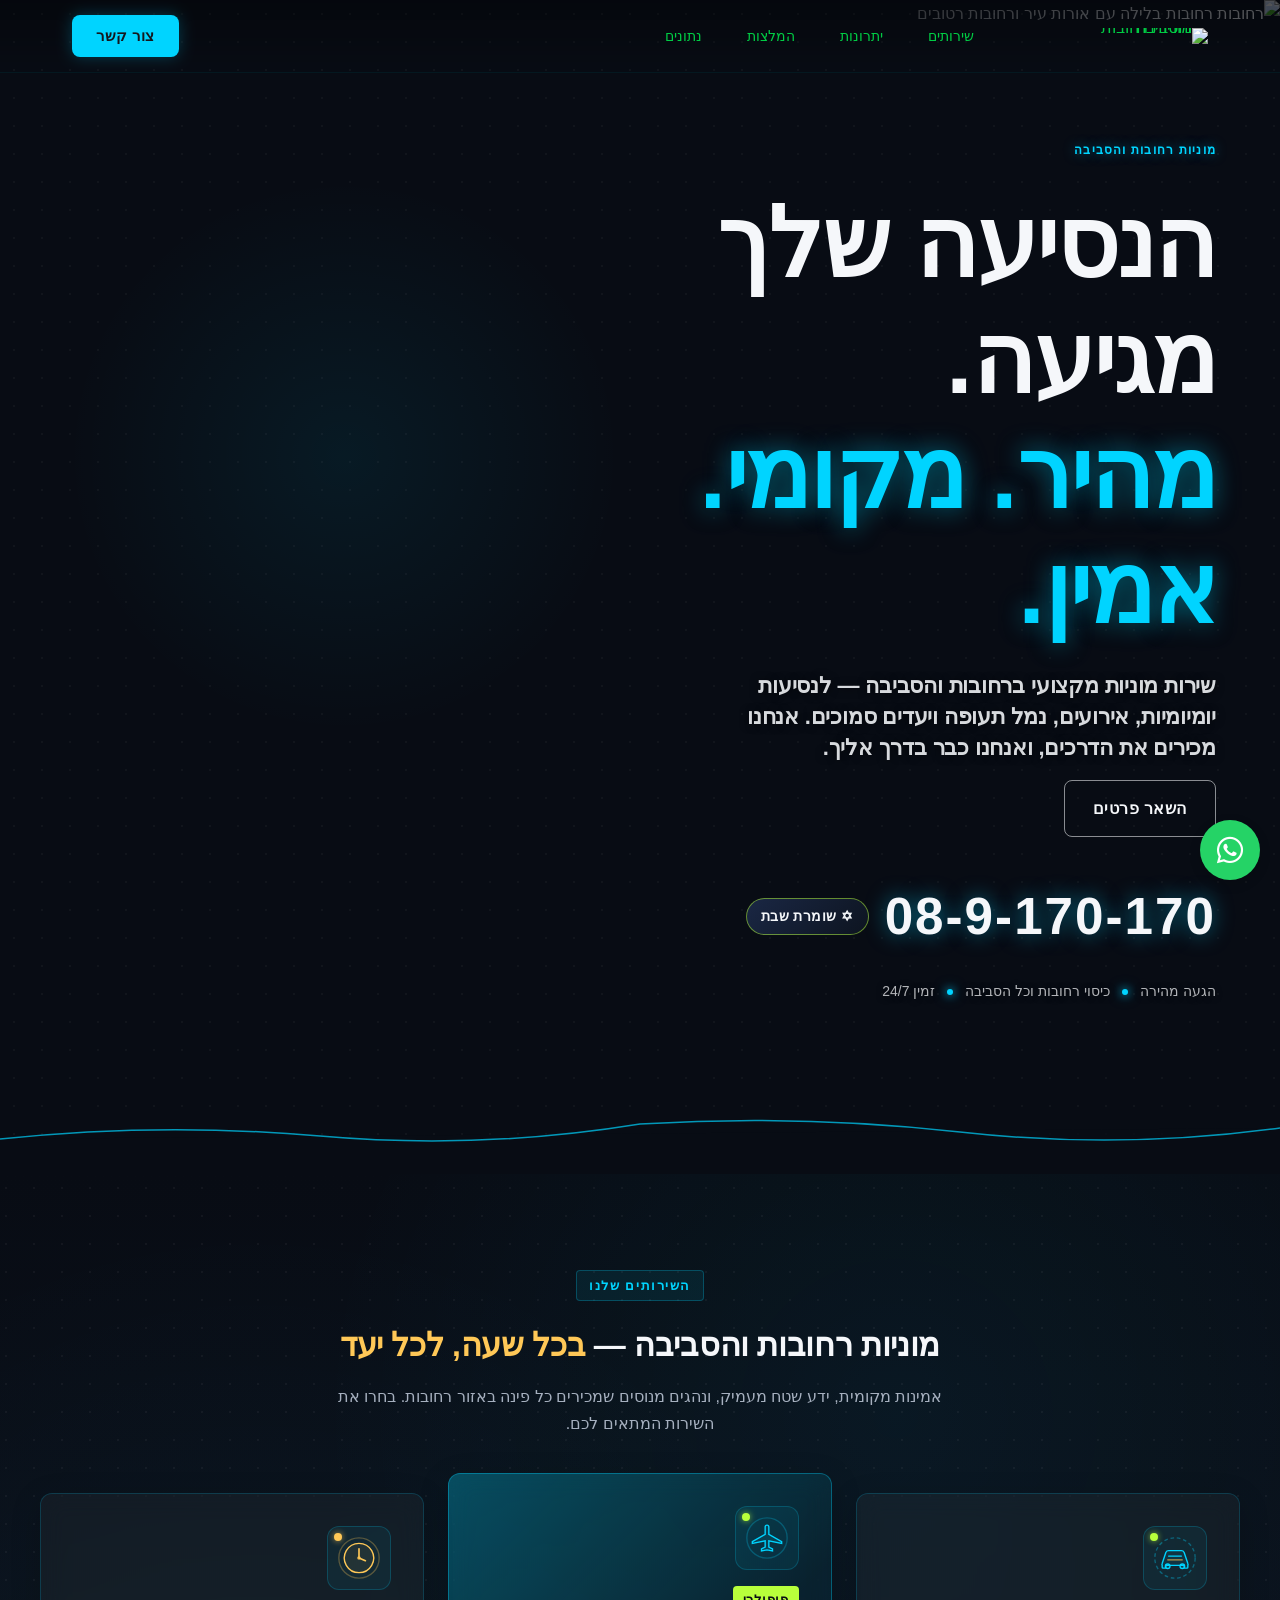
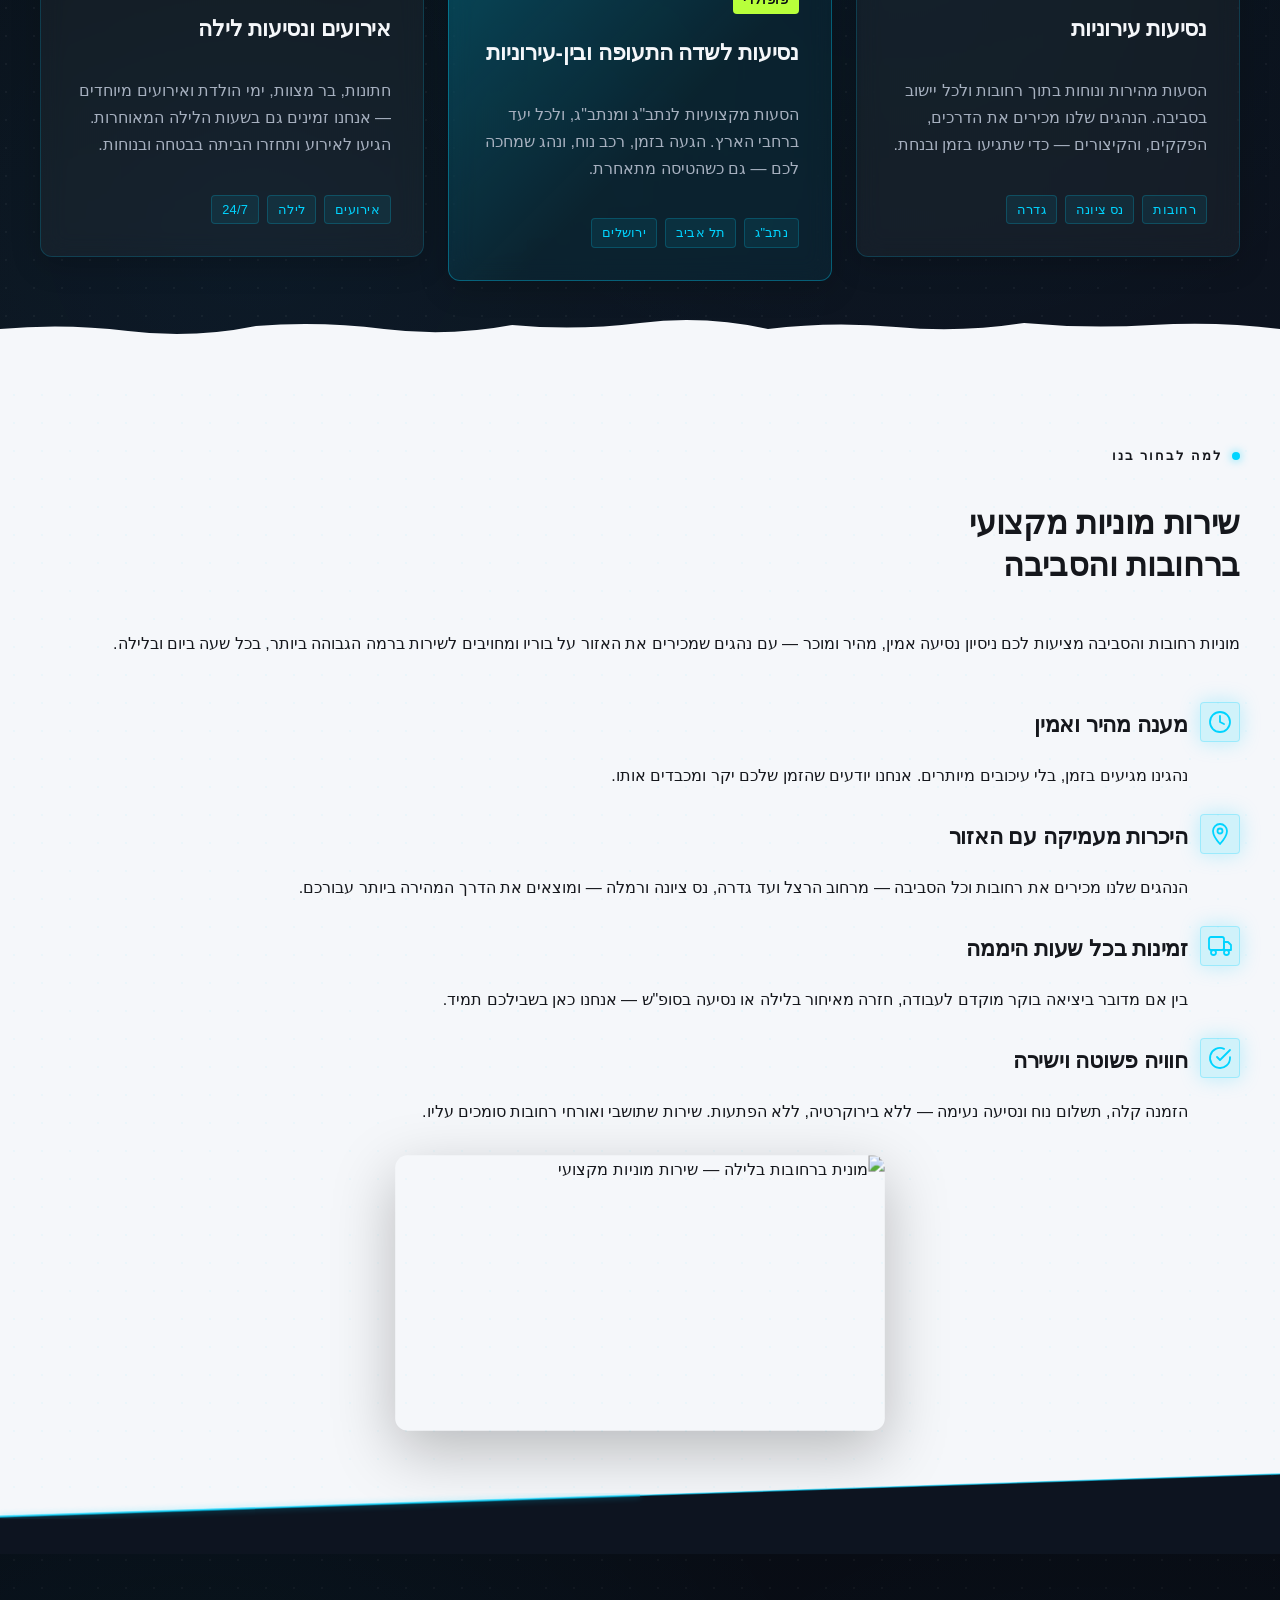
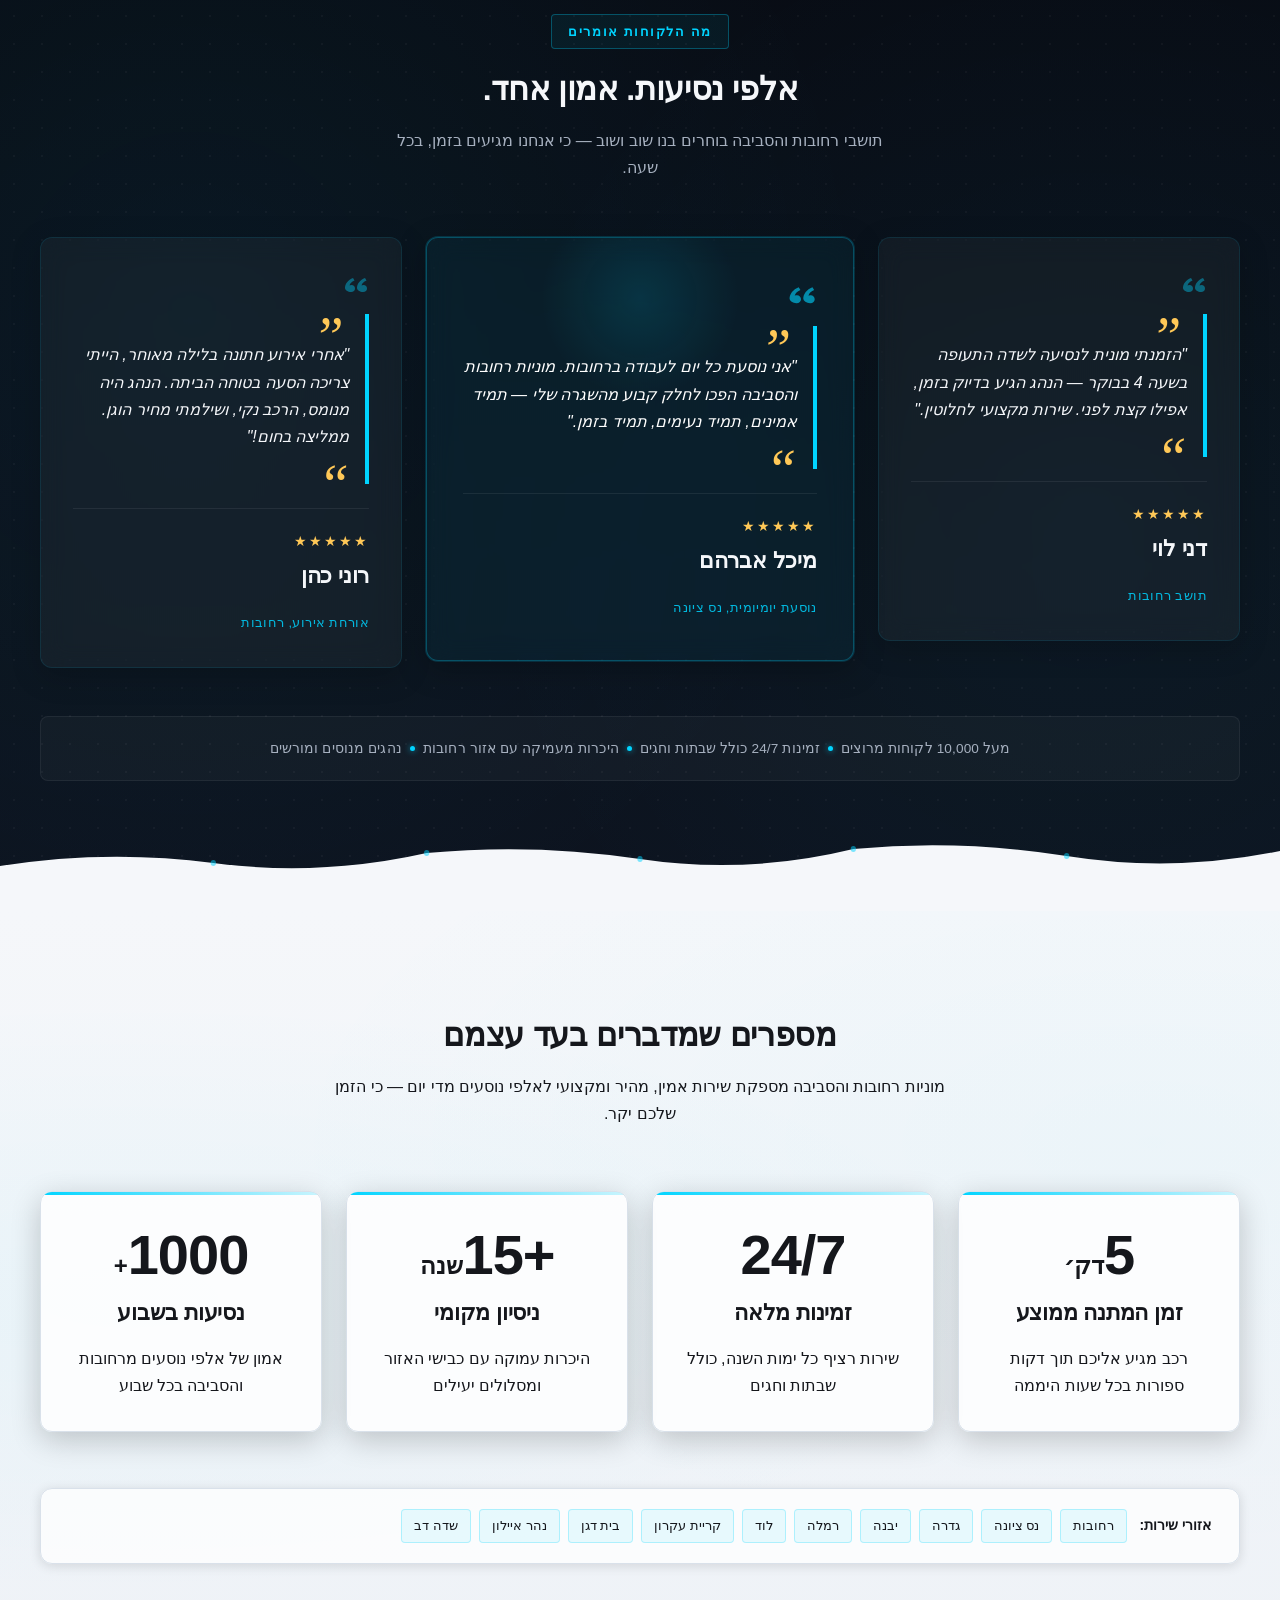
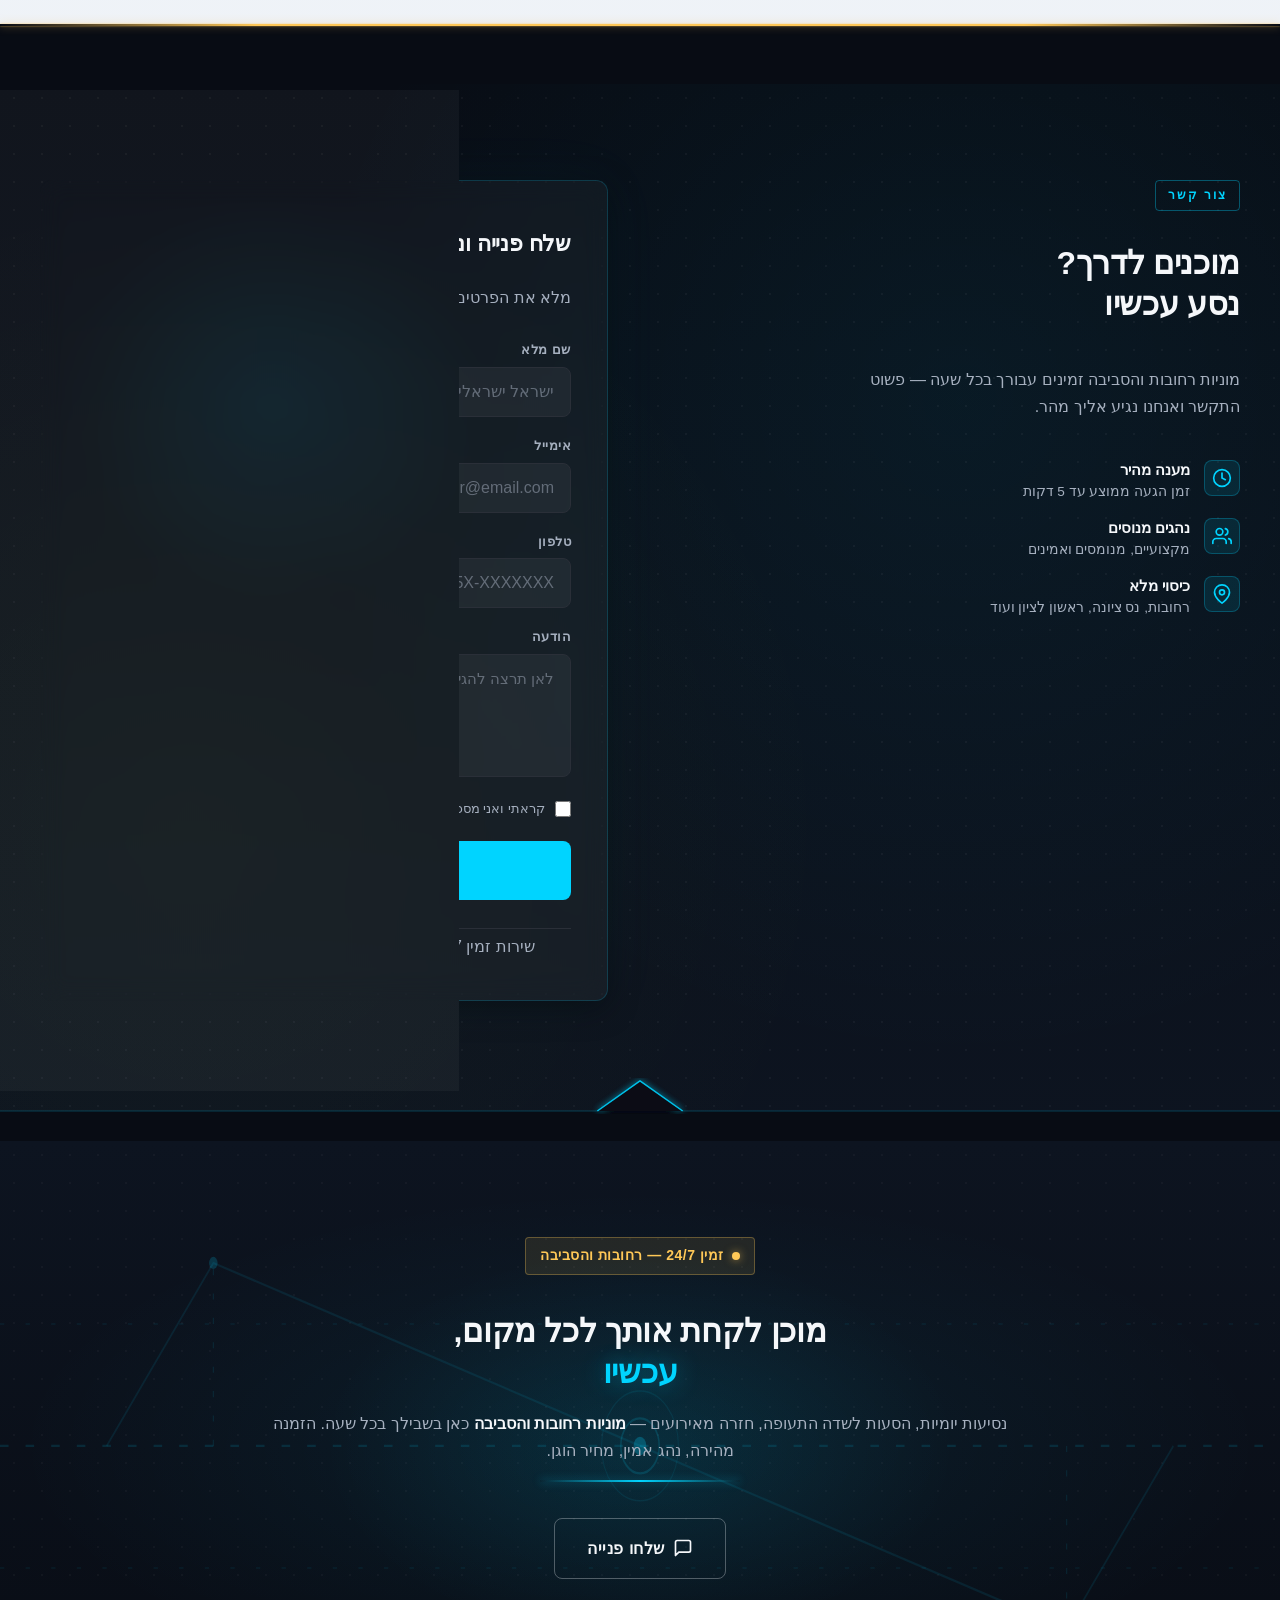
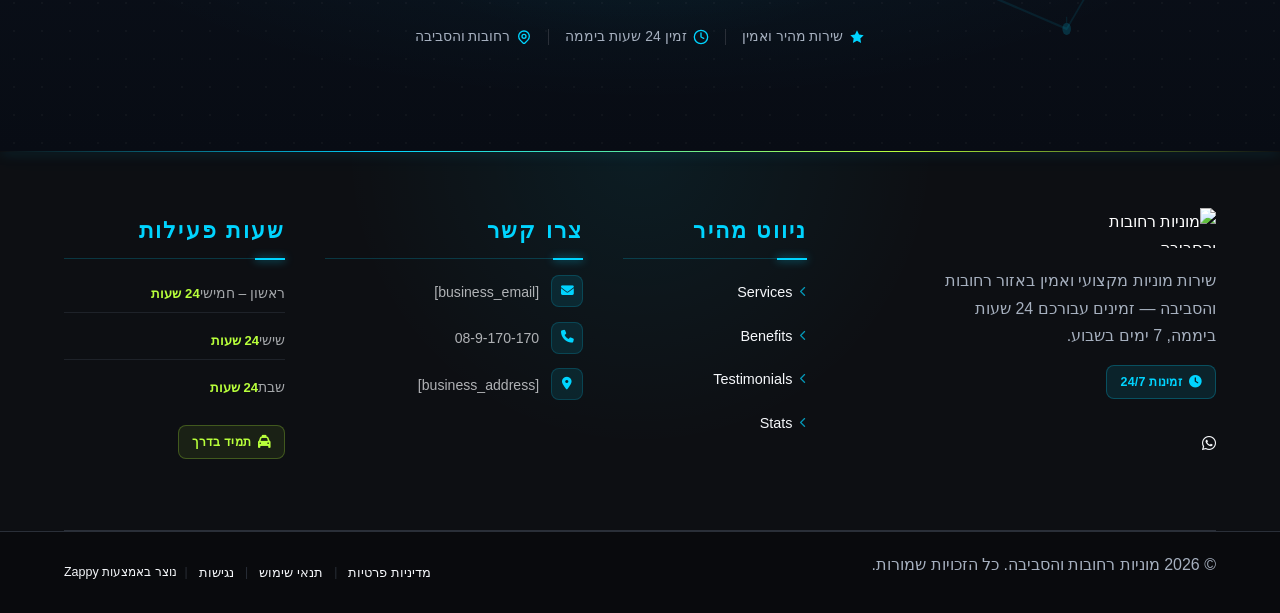
==== commit fdff617a: "Background sync: Progressive GitHub Sync" ====
--- a/index.html
+++ b/index.html
@@ -314,8 +314,8 @@
     </style>
 </head>
 <body>
-<a class="skip-link" href="#main">דלג לתוכן הראשי</a> <nav class="navbar" dir="rtl"> <button class="mobile-toggle" id="mobileToggle" aria-label="Menu"> <svg class="hamburger-icon" width="24" height="24" viewBox="0 0 24 24" fill="none"> <path d="M3 12h18M3 6h18M3 18h18" stroke="currentColor" stroke-width="2" stroke-linecap="round"></path> </svg> <svg class="close-icon" width="24" height="24" viewBox="0 0 24 24" fill="none" style="display: none;"> <path d="M18 6L6 18M6 6l12 12" stroke="currentColor" stroke-width="2" stroke-linecap="round"></path> </svg> </button> <button class="phone-header-btn" data-phone="[business_phone]" aria-label="Call"> <svg width="20" height="20" viewBox="0 0 24 24" fill="currentColor"> <path d="M22 16.92v3a2 2 0 0 1-2.18 2 19.79 19.79 0 0 1-8.63-3.07 19.5 19.5 0 0 1-6-6 19.79 19.79 0 0 1-3.07-8.67A2 2 0 0 1 4.11 2h3a2 2 0 0 1 2 1.72 12.84 12.84 0 0 0 .7 2.81 2 2 0 0 1-.45 2.11L8.09 9.91a16 16 0 0 0 6 6l1.27-1.27a2 2 0 0 1 2.11-.45 12.84 12.84 0 0 0 2.81.7A2 2 0 0 1 22 16.92z"></path> </svg> </button> <div class="nav-container"> <div class="nav-right-group"><div class="nav-brand"> <a href="/" class="logo-link"><img class="logo" src="/assets/site-----image-1.webp" alt="מוניות רחובות והסביבה"></a> </div><ul class="nav-menu" id="navMenu"><li><a href="#services">שירותים</a></li><li><a href="#benefits">יתרונות</a></li><li><a href="#testimonials">המלצות</a></li><li><a href="#stats">נתונים</a></li></ul></div> <div class="nav-cta-container"> <a href="#contact" class="nav-cta-btn">צור קשר</a> </div> </div> </nav> <script> // Navbar Mobile Menu Toggle and Contrast Fix (function() { // Use 'load' event instead of 'DOMContentLoaded' to ensure we run AFTER all other scripts window.addEventListener('load', function() { // FIX MOBILE BUTTON CONTRAST // Detect navbar background color and apply contrasting color to mobile buttons const navbar = document.querySelector('.navbar, nav, header'); if (!navbar) { console.log('[Navbar] Navbar element not found'); return; } // DECLARE VARIABLES EARLY to avoid Temporal Dead Zone errors // These are used in multiple places below let mobileToggle = document.getElementById('mobileToggle') || document.querySelector('.mobile-toggle') || document.querySelector('.hamburger') || document.querySelector('.hamburger-menu') || document.querySelector('.menu-toggle') || document.querySelector('.burger-menu') || document.querySelector('[aria-label="Menu"]') || document.querySelector('[aria-label="תפריט"]'); const phoneBtn = document.querySelector('.phone-header-btn'); const computedStyle = window.getComputedStyle(navbar); let bgColor = computedStyle.backgroundColor; console.log('[Navbar] Initial navbar background:', bgColor); // Check if background is transparent or rgba with 0 alpha const isTransparent = bgColor === 'transparent' || bgColor === 'rgba(0, 0, 0, 0)' || (bgColor.startsWith('rgba') && bgColor.includes(', 0)')); if (isTransparent) { // Check for background-image or gradient const bgImage = computedStyle.backgroundImage; if (bgImage && bgImage !== 'none') { console.log('[Navbar] Navbar has background image/gradient, using dark text'); bgColor = 'rgb(240, 240, 240)'; // Assume light background } else { // Transparent navbar - check body background const bodyBg = window.getComputedStyle(document.body).backgroundColor; console.log('[Navbar] Navbar transparent, using body background:', bodyBg); bgColor = bodyBg; } } // Calculate luminance to determine if background is light or dark const rgb = bgColor.match(/\d+/g); if (rgb && rgb.length >= 3) { const r = parseInt(rgb[0]); const g = parseInt(rgb[1]); const b = parseInt(rgb[2]); const luminance = (0.299 * r + 0.587 * g + 0.114 * b) / 255; // Mobile button colors are set by Claude's AI-generated CSS (same as .nav-menu a) // No dynamic color overrides needed - colors come from the generated navbar CSS console.log('[Navbar] Mobile button colors preserved from Claude CSS (luminance:', luminance.toFixed(2) + ')'); // FIX ICON SIZES - Ensure SVGs are properly sized and visible // INJECT CRITICAL CSS TO OVERRIDE ANY CONFLICTING RULES const criticalCSS = document.createElement('style'); criticalCSS.id = 'zappy-mobile-nav-fix'; const htmlLang = document.documentElement.lang || 'en'; const htmlDir = document.documentElement.dir || 'ltr'; // Check both dir attribute AND lang for RTL detection // dir="rtl" is the most reliable indicator const isRTL = htmlDir === 'rtl' || htmlLang === 'he' || htmlLang === 'ar'; criticalCSS.textContent = ` /* Hide mobile buttons on desktop, show only on mobile */ @media (min-width: 769px) { .mobile-toggle, .phone-header-btn { display: none !important; } } /* Show and position mobile buttons correctly on mobile */ @media (max-width: 768px) { .navbar, nav.navbar { min-height: 70px !important; } .mobile-toggle, .phone-header-btn { position: absolute !important; top: 0 !important; bottom: 0 !important; margin-top: auto !important; margin-bottom: auto !important; transform: none !important; z-index: 1001 !important; display: flex !important; align-items: center !important; justify-content: center !important; width: 36px !important; height: 36px !important; border-radius: 50% !important; border: none !important; cursor: pointer !important; padding: 6px !important; background: none !important; color: var(--nav-text, var(--text-light)) !important; touch-action: manipulation !important; -webkit-tap-highlight-color: transparent !important; } html[data-zappy-site-type="ecommerce"] .phone-header-btn, body[data-zappy-site-type="ecommerce"] .phone-header-btn, html[data-zappy-site-type="ecommerce"] header .phone-header-btn, html[data-zappy-site-type="ecommerce"] nav .phone-header-btn { display: none !important; visibility: hidden !important; width: 0 !important; height: 0 !important; min-width: 0 !important; overflow: hidden !important; } /* LTR positioning (default): hamburger LEFT, phone RIGHT */ html:not([dir="rtl"]):not([lang="he"]):not([lang="ar"]) .mobile-toggle, html[dir="ltr"] .mobile-toggle { left: 12px !important; right: auto !important; } html:not([dir="rtl"]):not([lang="he"]):not([lang="ar"]) .phone-header-btn, html[dir="ltr"] .phone-header-btn { right: 12px !important; left: auto !important; } /* RTL positioning: hamburger RIGHT, phone LEFT */ html[dir="rtl"] .mobile-toggle, html[lang="he"] .mobile-toggle, html[lang="ar"] .mobile-toggle { right: 12px !important; left: auto !important; } html[dir="rtl"] .phone-header-btn, html[lang="he"] .phone-header-btn, html[lang="ar"] .phone-header-btn { left: 12px !important; right: auto !important; } /* CRITICAL: Ensure nav-container has min-height on mobile */ /* All children are positioned absolutely/fixed on mobile, so height:auto collapses to 0 */ .nav-container { min-height: 70px !important; position: relative !important; } /* Ensure SVG icons are properly sized and inherit color */ .mobile-toggle svg, .phone-header-btn svg { width: 24px !important; height: 24px !important; /* Don't force display - let JavaScript control hamburger/close toggle */ } /* Reset nav-cta-container on mobile - remove desktop box-shadow/padding */ /* that creates a visible ghost box when CTA button is hidden */ .nav-cta-container { box-shadow: none !important; padding: 0 !important; } /* Hide nav-cta-container entirely on mobile when there's no lang-switcher */ /* (only the CTA button is inside, and it's hidden on mobile) */ .nav-cta-container:not(:has(.lang-switcher)) { display: none !important; } /* CRITICAL: Prevent hero image fade gradient from bleeding over headline text */ /* The .image-fade-gradient has bottom: -30px (extends below parent) */ /* On mobile stacked layout, this overlaps the h1 text below the image */ .hero-image-column { overflow: hidden !important; } .image-fade-gradient { bottom: 0 !important; } /* Hide desktop language switcher on mobile - hamburger menu handles it */ /* High specificity to override stored CSS */ .lang-switcher, .nav-cta-container .lang-switcher, .nav-container .lang-switcher, .navbar .lang-switcher, .navbar .nav-cta-container .lang-switcher { display: none !important; } } `; // Remove existing fix if present and inject new one const existing = document.getElementById('zappy-mobile-nav-fix'); if (existing) existing.remove(); document.head.appendChild(criticalCSS); console.log('[Navbar] Critical CSS injected for mobile nav positioning'); // ONLY apply inline positioning styles on mobile viewport // On desktop, the CSS handles hiding these buttons with display: none // Inline styles were breaking desktop layout by overriding CSS const isMobileViewport = window.innerWidth <= 768; if (mobileToggle) { // Icon sizing applies to all viewports for consistency const hamburgerIcon = mobileToggle.querySelector('.hamburger-icon'); const closeIcon = mobileToggle.querySelector('.close-icon'); if (hamburgerIcon) { hamburgerIcon.style.setProperty('width', '24px', 'important'); hamburgerIcon.style.setProperty('height', '24px', 'important'); hamburgerIcon.style.setProperty('display', 'block', 'important'); // Show hamburger by default } if (closeIcon) { closeIcon.style.setProperty('width', '24px', 'important'); closeIcon.style.setProperty('height', '24px', 'important'); closeIcon.style.setProperty('display', 'none', 'important'); // Hide close icon by default } // ONLY set positioning inline styles on mobile if (isMobileViewport) { mobileToggle.style.setProperty('position', 'absolute', 'important'); mobileToggle.style.setProperty('top', '0', 'important'); mobileToggle.style.setProperty('bottom', '0', 'important'); mobileToggle.style.setProperty('margin-top', 'auto', 'important'); mobileToggle.style.setProperty('margin-bottom', 'auto', 'important'); mobileToggle.style.setProperty('transform', 'none', 'important'); mobileToggle.style.setProperty('z-index', '1001', 'important'); // Clear any inline left/right so CSS can take over based on html[dir] mobileToggle.style.removeProperty('left'); mobileToggle.style.removeProperty('right'); console.log('[Navbar] Mobile toggle positioning applied (mobile viewport)'); } else { // On desktop, clear any positioning styles to let CSS handle it mobileToggle.style.removeProperty('position'); mobileToggle.style.removeProperty('top'); mobileToggle.style.removeProperty('transform'); mobileToggle.style.removeProperty('z-index'); mobileToggle.style.removeProperty('left'); mobileToggle.style.removeProperty('right'); console.log('[Navbar] Desktop viewport - cleared mobile toggle inline positioning'); } } if (phoneBtn) { // Icon sizing applies to all viewports const phoneIcon = phoneBtn.querySelector('svg'); if (phoneIcon) { phoneIcon.style.width = '24px'; phoneIcon.style.height = '24px'; phoneIcon.setAttribute('width', '24'); phoneIcon.setAttribute('height', '24'); } // ONLY set positioning inline styles on mobile if (isMobileViewport) { phoneBtn.style.setProperty('position', 'absolute', 'important'); phoneBtn.style.setProperty('top', '0', 'important'); phoneBtn.style.setProperty('bottom', '0', 'important'); phoneBtn.style.setProperty('margin-top', 'auto', 'important'); phoneBtn.style.setProperty('margin-bottom', 'auto', 'important'); phoneBtn.style.setProperty('transform', 'none', 'important'); phoneBtn.style.setProperty('z-index', '1001', 'important'); // Clear any inline left/right so CSS can take over based on html[dir] phoneBtn.style.removeProperty('left'); phoneBtn.style.removeProperty('right'); console.log('[Navbar] Phone button positioning applied (mobile viewport)'); } else { // On desktop, clear any positioning styles to let CSS handle it phoneBtn.style.removeProperty('position'); phoneBtn.style.removeProperty('top'); phoneBtn.style.removeProperty('transform'); phoneBtn.style.removeProperty('z-index'); phoneBtn.style.removeProperty('left'); phoneBtn.style.removeProperty('right'); console.log('[Navbar] Desktop viewport - cleared phone button inline positioning'); } } } else { console.log('[Navbar] Could not parse background color:', bgColor); } // MOBILE MENU TOGGLE // Re-query in case DOM changed (mobileToggle already declared at top of function) mobileToggle = document.getElementById('mobileToggle') || document.querySelector('.mobile-toggle') || document.querySelector('.hamburger') || document.querySelector('.hamburger-menu') || document.querySelector('.menu-toggle') || document.querySelector('.burger-menu') || document.querySelector('[aria-label="Menu"]') || document.querySelector('[aria-label="תפריט"]'); // EXPANDED SEARCH: Find nav menu by ID or class const navMenu = document.getElementById('navMenu') || document.querySelector('.nav-menu') || document.querySelector('.nav-links') || document.querySelector('nav ul:not(.submenu)'); if (!mobileToggle || !navMenu) { console.log('[Navbar] Mobile toggle or menu not found:', { toggle: !!mobileToggle, menu: !!navMenu }); return; } // Ensure navMenu has ID for CSS targeting if (!navMenu.id) { navMenu.id = 'navMenu'; } console.log('[Navbar] Initializing mobile menu...'); // Remove any existing event listeners by cloning the button const newToggle = mobileToggle.cloneNode(true); mobileToggle.parentNode.replaceChild(newToggle, mobileToggle); // Toggle menu handler (shared by click and touchend) function handleToggle(e) { e.preventDefault(); e.stopPropagation(); const hamburgerIcon = newToggle.querySelector('.hamburger-icon'); const closeIcon = newToggle.querySelector('.close-icon'); const isActive = navMenu.classList.contains('active'); if (isActive) { // Close menu navMenu.classList.remove('active'); if (hamburgerIcon) hamburgerIcon.style.setProperty('display', 'block', 'important'); if (closeIcon) closeIcon.style.setProperty('display', 'none', 'important'); document.body.style.overflow = ''; console.log('[Navbar] Menu closed'); } else { // Open menu navMenu.classList.add('active'); if (hamburgerIcon) hamburgerIcon.style.setProperty('display', 'none', 'important'); if (closeIcon) closeIcon.style.setProperty('display', 'block', 'important'); document.body.style.overflow = 'hidden'; console.log('[Navbar] Menu opened'); } } // Use click for desktop/emulation and touchend as iOS Safari fallback. // Prevent double-fire with a timestamp guard. var lastToggleTime = 0; function guardedToggle(e) { var now = Date.now(); if (now - lastToggleTime < 300) return; lastToggleTime = now; handleToggle(e); } newToggle.addEventListener('click', guardedToggle); newToggle.addEventListener('touchend', guardedToggle); // Close menu when clicking nav links (but NOT dropdown toggles) const navLinks = navMenu.querySelectorAll('a'); navLinks.forEach(function(link) { link.addEventListener('click', function() { // Don't close if it's a dropdown child (unless it's a real navigation link) if (this.getAttribute('href') === '#') return; const hamburgerIcon = newToggle.querySelector('.hamburger-icon'); const closeIcon = newToggle.querySelector('.close-icon'); navMenu.classList.remove('active'); if (hamburgerIcon) hamburgerIcon.style.setProperty('display', 'block', 'important'); if (closeIcon) closeIcon.style.setProperty('display', 'none', 'important'); document.body.style.overflow = ''; console.log('[Navbar] Menu closed (link clicked)'); }); }); // DROPDOWN MENU TOGGLE (for mobile and touch devices) var dropdownToggles = navMenu.querySelectorAll('.dropdown-toggle'); dropdownToggles.forEach(function(toggle) { toggle.addEventListener('click', function(e) { e.preventDefault(); e.stopPropagation(); var parent = this.closest('.nav-dropdown'); if (!parent) return; // Close other open dropdowns at the same level var siblings = parent.parentNode.querySelectorAll('.nav-dropdown.open'); siblings.forEach(function(sib) { if (sib !== parent) sib.classList.remove('open'); }); parent.classList.toggle('open'); console.log('[Navbar] Dropdown toggled:', parent.classList.contains('open') ? 'open' : 'closed'); }); }); // Close dropdowns when clicking outside document.addEventListener('click', function(e) { if (!e.target.closest('.nav-dropdown')) { var openDropdowns = document.querySelectorAll('.nav-dropdown.open'); openDropdowns.forEach(function(dd) { dd.classList.remove('open'); }); } }); console.log('[Navbar] Dropdown handlers initialized for ' + dropdownToggles.length + ' dropdowns'); // Phone button functionality (phoneBtn already declared at top of function) if (phoneBtn) { phoneBtn.addEventListener('click', function() { // Get phone number from placeholder in page or use default const phoneLinks = document.querySelectorAll('a[href^="tel:"]'); const phoneNumber = phoneLinks.length > 0 ? phoneLinks[0].getAttribute('href').replace('tel:', '') : '[business_phone]'; window.location.href = 'tel:' + phoneNumber; console.log('[Navbar] Phone button clicked'); }); } console.log('[Navbar] Mobile menu initialized successfully'); // WhatsApp button visibility is now controlled via CSS (siteSettings). // No JS-based desktop hiding — the button is visible on both mobile and desktop by default. }); })(); </script> <main id="main"> <section data-band-index="0" id="hero" class="index-hero-section" data-layout-spec="בית-hero" dir="rtl" data-hero-type="fullscreen-scrim"> <!-- Background Image --> <div class="index-hero-bg"> <img loading="eager" fetchpriority="high" data-hero-bg="true" data-placeholder="index-hero-image-1" data-context="Cinematic night-time street-level view of Rehovot city streets, Israel. Wet asphalt reflecting city lights and neon signs in cyan and amber. Blurred taxi cab headlights in motion on a main boulevard. Urban skyline with glowing building windows in the background. Moody, premium, nocturnal atmosphere with deep blue-black tones and electric cyan light trails. Photorealistic, high resolution, wide-angle lens." width="1920" height="1080" src="/assets/site-index-hero-image-1.webp" alt="רחובות רחובות בלילה עם אורות עיר ורחובות רטובים"> </div> <!-- Scrim Overlay --> <div class="index-hero-scrim" aria-hidden="true"></div> <!-- Radial Glow Decoration --> <div class="index-hero-glow-decoration" aria-hidden="true"></div> <!-- Dot Grid Decoration --> <div class="index-hero-dot-grid" aria-hidden="true"></div> <!-- Content --> <div class="index-hero-container"> <div class="index-hero-content"> <!-- Label / Eyebrow --> <span class="index-hero-eyebrow">מוניות רחובות והסביבה</span> <!-- H1 --> <h1 class="index-hero-headline">הנסיעה שלך מגיעה.<br><span class="index-hero-headline-accent">מהיר. מקומי. אמין.</span></h1> <!-- Subtitle H3 --> <h3 class="index-hero-subtitle">שירות מוניות מקצועי ברחובות והסביבה — לנסיעות יומיומיות, אירועים, נמל תעופה ויעדים סמוכים. אנחנו מכירים את הדרכים, ואנחנו כבר בדרך אליך.</h3> <!-- CTAs --> <div class="index-hero-ctas"> <a href="#contact" class="index-hero-btn-secondary">השאר פרטים</a> </div> <!-- Trust Cues --> <div class="index-hero-phone-block">
-						<a href="tel:089170170" class="index-hero-phone-number">08-9-170-170</a>
+<a class="skip-link" href="#main">דלג לתוכן הראשי</a> <nav class="navbar" dir="rtl"> <button class="mobile-toggle" id="mobileToggle" aria-label="Menu"> <svg class="hamburger-icon" width="24" height="24" viewBox="0 0 24 24" fill="none"> <path d="M3 12h18M3 6h18M3 18h18" stroke="currentColor" stroke-width="2" stroke-linecap="round"></path> </svg> <svg class="close-icon" width="24" height="24" viewBox="0 0 24 24" fill="none" style="display: none;"> <path d="M18 6L6 18M6 6l12 12" stroke="currentColor" stroke-width="2" stroke-linecap="round"></path> </svg> </button> <button class="phone-header-btn" data-phone="089170170" aria-label="Call"> <svg width="20" height="20" viewBox="0 0 24 24" fill="currentColor"> <path d="M22 16.92v3a2 2 0 0 1-2.18 2 19.79 19.79 0 0 1-8.63-3.07 19.5 19.5 0 0 1-6-6 19.79 19.79 0 0 1-3.07-8.67A2 2 0 0 1 4.11 2h3a2 2 0 0 1 2 1.72 12.84 12.84 0 0 0 .7 2.81 2 2 0 0 1-.45 2.11L8.09 9.91a16 16 0 0 0 6 6l1.27-1.27a2 2 0 0 1 2.11-.45 12.84 12.84 0 0 0 2.81.7A2 2 0 0 1 22 16.92z"></path> </svg> </button> <div class="nav-container"> <div class="nav-right-group"><div class="nav-brand"> <a href="/" class="logo-link"><img class="logo" src="/assets/site-----image-1.webp" alt="מוניות רחובות והסביבה"></a> </div><ul class="nav-menu" id="navMenu"><li><a href="#services">שירותים</a></li><li><a href="#benefits">יתרונות</a></li><li><a href="#testimonials">המלצות</a></li><li><a href="#stats">נתונים</a></li></ul></div> <div class="nav-cta-container"> <a href="#contact" class="nav-cta-btn">צור קשר</a> </div> </div> </nav> <script> // Navbar Mobile Menu Toggle and Contrast Fix (function() { // Use 'load' event instead of 'DOMContentLoaded' to ensure we run AFTER all other scripts window.addEventListener('load', function() { // FIX MOBILE BUTTON CONTRAST // Detect navbar background color and apply contrasting color to mobile buttons const navbar = document.querySelector('.navbar, nav, header'); if (!navbar) { console.log('[Navbar] Navbar element not found'); return; } // DECLARE VARIABLES EARLY to avoid Temporal Dead Zone errors // These are used in multiple places below let mobileToggle = document.getElementById('mobileToggle') || document.querySelector('.mobile-toggle') || document.querySelector('.hamburger') || document.querySelector('.hamburger-menu') || document.querySelector('.menu-toggle') || document.querySelector('.burger-menu') || document.querySelector('[aria-label="Menu"]') || document.querySelector('[aria-label="תפריט"]'); const phoneBtn = document.querySelector('.phone-header-btn'); const computedStyle = window.getComputedStyle(navbar); let bgColor = computedStyle.backgroundColor; console.log('[Navbar] Initial navbar background:', bgColor); // Check if background is transparent or rgba with 0 alpha const isTransparent = bgColor === 'transparent' || bgColor === 'rgba(0, 0, 0, 0)' || (bgColor.startsWith('rgba') && bgColor.includes(', 0)')); if (isTransparent) { // Check for background-image or gradient const bgImage = computedStyle.backgroundImage; if (bgImage && bgImage !== 'none') { console.log('[Navbar] Navbar has background image/gradient, using dark text'); bgColor = 'rgb(240, 240, 240)'; // Assume light background } else { // Transparent navbar - check body background const bodyBg = window.getComputedStyle(document.body).backgroundColor; console.log('[Navbar] Navbar transparent, using body background:', bodyBg); bgColor = bodyBg; } } // Calculate luminance to determine if background is light or dark const rgb = bgColor.match(/\d+/g); if (rgb && rgb.length >= 3) { const r = parseInt(rgb[0]); const g = parseInt(rgb[1]); const b = parseInt(rgb[2]); const luminance = (0.299 * r + 0.587 * g + 0.114 * b) / 255; // Mobile button colors are set by Claude's AI-generated CSS (same as .nav-menu a) // No dynamic color overrides needed - colors come from the generated navbar CSS console.log('[Navbar] Mobile button colors preserved from Claude CSS (luminance:', luminance.toFixed(2) + ')'); // FIX ICON SIZES - Ensure SVGs are properly sized and visible // INJECT CRITICAL CSS TO OVERRIDE ANY CONFLICTING RULES const criticalCSS = document.createElement('style'); criticalCSS.id = 'zappy-mobile-nav-fix'; const htmlLang = document.documentElement.lang || 'en'; const htmlDir = document.documentElement.dir || 'ltr'; // Check both dir attribute AND lang for RTL detection // dir="rtl" is the most reliable indicator const isRTL = htmlDir === 'rtl' || htmlLang === 'he' || htmlLang === 'ar'; criticalCSS.textContent = ` /* Hide mobile buttons on desktop, show only on mobile */ @media (min-width: 769px) { .mobile-toggle, .phone-header-btn { display: none !important; } } /* Show and position mobile buttons correctly on mobile */ @media (max-width: 768px) { .navbar, nav.navbar { min-height: 70px !important; } .mobile-toggle, .phone-header-btn { position: absolute !important; top: 0 !important; bottom: 0 !important; margin-top: auto !important; margin-bottom: auto !important; transform: none !important; z-index: 1001 !important; display: flex !important; align-items: center !important; justify-content: center !important; width: 36px !important; height: 36px !important; border-radius: 50% !important; border: none !important; cursor: pointer !important; padding: 6px !important; background: none !important; color: var(--nav-text, var(--text-light)) !important; touch-action: manipulation !important; -webkit-tap-highlight-color: transparent !important; } html[data-zappy-site-type="ecommerce"] .phone-header-btn, body[data-zappy-site-type="ecommerce"] .phone-header-btn, html[data-zappy-site-type="ecommerce"] header .phone-header-btn, html[data-zappy-site-type="ecommerce"] nav .phone-header-btn { display: none !important; visibility: hidden !important; width: 0 !important; height: 0 !important; min-width: 0 !important; overflow: hidden !important; } /* LTR positioning (default): hamburger LEFT, phone RIGHT */ html:not([dir="rtl"]):not([lang="he"]):not([lang="ar"]) .mobile-toggle, html[dir="ltr"] .mobile-toggle { left: 12px !important; right: auto !important; } html:not([dir="rtl"]):not([lang="he"]):not([lang="ar"]) .phone-header-btn, html[dir="ltr"] .phone-header-btn { right: 12px !important; left: auto !important; } /* RTL positioning: hamburger RIGHT, phone LEFT */ html[dir="rtl"] .mobile-toggle, html[lang="he"] .mobile-toggle, html[lang="ar"] .mobile-toggle { right: 12px !important; left: auto !important; } html[dir="rtl"] .phone-header-btn, html[lang="he"] .phone-header-btn, html[lang="ar"] .phone-header-btn { left: 12px !important; right: auto !important; } /* CRITICAL: Ensure nav-container has min-height on mobile */ /* All children are positioned absolutely/fixed on mobile, so height:auto collapses to 0 */ .nav-container { min-height: 70px !important; position: relative !important; } /* Ensure SVG icons are properly sized and inherit color */ .mobile-toggle svg, .phone-header-btn svg { width: 24px !important; height: 24px !important; /* Don't force display - let JavaScript control hamburger/close toggle */ } /* Reset nav-cta-container on mobile - remove desktop box-shadow/padding */ /* that creates a visible ghost box when CTA button is hidden */ .nav-cta-container { box-shadow: none !important; padding: 0 !important; } /* Hide nav-cta-container entirely on mobile when there's no lang-switcher */ /* (only the CTA button is inside, and it's hidden on mobile) */ .nav-cta-container:not(:has(.lang-switcher)) { display: none !important; } /* CRITICAL: Prevent hero image fade gradient from bleeding over headline text */ /* The .image-fade-gradient has bottom: -30px (extends below parent) */ /* On mobile stacked layout, this overlaps the h1 text below the image */ .hero-image-column { overflow: hidden !important; } .image-fade-gradient { bottom: 0 !important; } /* Hide desktop language switcher on mobile - hamburger menu handles it */ /* High specificity to override stored CSS */ .lang-switcher, .nav-cta-container .lang-switcher, .nav-container .lang-switcher, .navbar .lang-switcher, .navbar .nav-cta-container .lang-switcher { display: none !important; } } `; // Remove existing fix if present and inject new one const existing = document.getElementById('zappy-mobile-nav-fix'); if (existing) existing.remove(); document.head.appendChild(criticalCSS); console.log('[Navbar] Critical CSS injected for mobile nav positioning'); // ONLY apply inline positioning styles on mobile viewport // On desktop, the CSS handles hiding these buttons with display: none // Inline styles were breaking desktop layout by overriding CSS const isMobileViewport = window.innerWidth <= 768; if (mobileToggle) { // Icon sizing applies to all viewports for consistency const hamburgerIcon = mobileToggle.querySelector('.hamburger-icon'); const closeIcon = mobileToggle.querySelector('.close-icon'); if (hamburgerIcon) { hamburgerIcon.style.setProperty('width', '24px', 'important'); hamburgerIcon.style.setProperty('height', '24px', 'important'); hamburgerIcon.style.setProperty('display', 'block', 'important'); // Show hamburger by default } if (closeIcon) { closeIcon.style.setProperty('width', '24px', 'important'); closeIcon.style.setProperty('height', '24px', 'important'); closeIcon.style.setProperty('display', 'none', 'important'); // Hide close icon by default } // ONLY set positioning inline styles on mobile if (isMobileViewport) { mobileToggle.style.setProperty('position', 'absolute', 'important'); mobileToggle.style.setProperty('top', '0', 'important'); mobileToggle.style.setProperty('bottom', '0', 'important'); mobileToggle.style.setProperty('margin-top', 'auto', 'important'); mobileToggle.style.setProperty('margin-bottom', 'auto', 'important'); mobileToggle.style.setProperty('transform', 'none', 'important'); mobileToggle.style.setProperty('z-index', '1001', 'important'); // Clear any inline left/right so CSS can take over based on html[dir] mobileToggle.style.removeProperty('left'); mobileToggle.style.removeProperty('right'); console.log('[Navbar] Mobile toggle positioning applied (mobile viewport)'); } else { // On desktop, clear any positioning styles to let CSS handle it mobileToggle.style.removeProperty('position'); mobileToggle.style.removeProperty('top'); mobileToggle.style.removeProperty('transform'); mobileToggle.style.removeProperty('z-index'); mobileToggle.style.removeProperty('left'); mobileToggle.style.removeProperty('right'); console.log('[Navbar] Desktop viewport - cleared mobile toggle inline positioning'); } } if (phoneBtn) { // Icon sizing applies to all viewports const phoneIcon = phoneBtn.querySelector('svg'); if (phoneIcon) { phoneIcon.style.width = '24px'; phoneIcon.style.height = '24px'; phoneIcon.setAttribute('width', '24'); phoneIcon.setAttribute('height', '24'); } // ONLY set positioning inline styles on mobile if (isMobileViewport) { phoneBtn.style.setProperty('position', 'absolute', 'important'); phoneBtn.style.setProperty('top', '0', 'important'); phoneBtn.style.setProperty('bottom', '0', 'important'); phoneBtn.style.setProperty('margin-top', 'auto', 'important'); phoneBtn.style.setProperty('margin-bottom', 'auto', 'important'); phoneBtn.style.setProperty('transform', 'none', 'important'); phoneBtn.style.setProperty('z-index', '1001', 'important'); // Clear any inline left/right so CSS can take over based on html[dir] phoneBtn.style.removeProperty('left'); phoneBtn.style.removeProperty('right'); console.log('[Navbar] Phone button positioning applied (mobile viewport)'); } else { // On desktop, clear any positioning styles to let CSS handle it phoneBtn.style.removeProperty('position'); phoneBtn.style.removeProperty('top'); phoneBtn.style.removeProperty('transform'); phoneBtn.style.removeProperty('z-index'); phoneBtn.style.removeProperty('left'); phoneBtn.style.removeProperty('right'); console.log('[Navbar] Desktop viewport - cleared phone button inline positioning'); } } } else { console.log('[Navbar] Could not parse background color:', bgColor); } // MOBILE MENU TOGGLE // Re-query in case DOM changed (mobileToggle already declared at top of function) mobileToggle = document.getElementById('mobileToggle') || document.querySelector('.mobile-toggle') || document.querySelector('.hamburger') || document.querySelector('.hamburger-menu') || document.querySelector('.menu-toggle') || document.querySelector('.burger-menu') || document.querySelector('[aria-label="Menu"]') || document.querySelector('[aria-label="תפריט"]'); // EXPANDED SEARCH: Find nav menu by ID or class const navMenu = document.getElementById('navMenu') || document.querySelector('.nav-menu') || document.querySelector('.nav-links') || document.querySelector('nav ul:not(.submenu)'); if (!mobileToggle || !navMenu) { console.log('[Navbar] Mobile toggle or menu not found:', { toggle: !!mobileToggle, menu: !!navMenu }); return; } // Ensure navMenu has ID for CSS targeting if (!navMenu.id) { navMenu.id = 'navMenu'; } console.log('[Navbar] Initializing mobile menu...'); // Remove any existing event listeners by cloning the button const newToggle = mobileToggle.cloneNode(true); mobileToggle.parentNode.replaceChild(newToggle, mobileToggle); // Toggle menu handler (shared by click and touchend) function handleToggle(e) { e.preventDefault(); e.stopPropagation(); const hamburgerIcon = newToggle.querySelector('.hamburger-icon'); const closeIcon = newToggle.querySelector('.close-icon'); const isActive = navMenu.classList.contains('active'); if (isActive) { // Close menu navMenu.classList.remove('active'); if (hamburgerIcon) hamburgerIcon.style.setProperty('display', 'block', 'important'); if (closeIcon) closeIcon.style.setProperty('display', 'none', 'important'); document.body.style.overflow = ''; console.log('[Navbar] Menu closed'); } else { // Open menu navMenu.classList.add('active'); if (hamburgerIcon) hamburgerIcon.style.setProperty('display', 'none', 'important'); if (closeIcon) closeIcon.style.setProperty('display', 'block', 'important'); document.body.style.overflow = 'hidden'; console.log('[Navbar] Menu opened'); } } // Use click for desktop/emulation and touchend as iOS Safari fallback. // Prevent double-fire with a timestamp guard. var lastToggleTime = 0; function guardedToggle(e) { var now = Date.now(); if (now - lastToggleTime < 300) return; lastToggleTime = now; handleToggle(e); } newToggle.addEventListener('click', guardedToggle); newToggle.addEventListener('touchend', guardedToggle); // Close menu when clicking nav links (but NOT dropdown toggles) const navLinks = navMenu.querySelectorAll('a'); navLinks.forEach(function(link) { link.addEventListener('click', function() { // Don't close if it's a dropdown child (unless it's a real navigation link) if (this.getAttribute('href') === '#') return; const hamburgerIcon = newToggle.querySelector('.hamburger-icon'); const closeIcon = newToggle.querySelector('.close-icon'); navMenu.classList.remove('active'); if (hamburgerIcon) hamburgerIcon.style.setProperty('display', 'block', 'important'); if (closeIcon) closeIcon.style.setProperty('display', 'none', 'important'); document.body.style.overflow = ''; console.log('[Navbar] Menu closed (link clicked)'); }); }); // DROPDOWN MENU TOGGLE (for mobile and touch devices) var dropdownToggles = navMenu.querySelectorAll('.dropdown-toggle'); dropdownToggles.forEach(function(toggle) { toggle.addEventListener('click', function(e) { e.preventDefault(); e.stopPropagation(); var parent = this.closest('.nav-dropdown'); if (!parent) return; // Close other open dropdowns at the same level var siblings = parent.parentNode.querySelectorAll('.nav-dropdown.open'); siblings.forEach(function(sib) { if (sib !== parent) sib.classList.remove('open'); }); parent.classList.toggle('open'); console.log('[Navbar] Dropdown toggled:', parent.classList.contains('open') ? 'open' : 'closed'); }); }); // Close dropdowns when clicking outside document.addEventListener('click', function(e) { if (!e.target.closest('.nav-dropdown')) { var openDropdowns = document.querySelectorAll('.nav-dropdown.open'); openDropdowns.forEach(function(dd) { dd.classList.remove('open'); }); } }); console.log('[Navbar] Dropdown handlers initialized for ' + dropdownToggles.length + ' dropdowns'); // Phone button functionality (phoneBtn already declared at top of function) if (phoneBtn) { phoneBtn.addEventListener('click', function() { // Get phone number from placeholder in page or use default const phoneLinks = document.querySelectorAll('a[href^="tel:"]'); const phoneNumber = phoneLinks.length > 0 ? phoneLinks[0].getAttribute('href').replace('tel:', '') : '08-9-170-170'; window.location.href = 'tel:' + phoneNumber; console.log('[Navbar] Phone button clicked'); }); } console.log('[Navbar] Mobile menu initialized successfully'); // WhatsApp button visibility is now controlled via CSS (siteSettings). // No JS-based desktop hiding — the button is visible on both mobile and desktop by default. }); })(); </script> <main id="main"> <section data-band-index="0" id="hero" class="index-hero-section" data-layout-spec="בית-hero" dir="rtl" data-hero-type="fullscreen-scrim"> <!-- Background Image --> <div class="index-hero-bg"> <img loading="eager" fetchpriority="high" data-hero-bg="true" data-placeholder="index-hero-image-1" data-context="Cinematic night-time street-level view of Rehovot city streets, Israel. Wet asphalt reflecting city lights and neon signs in cyan and amber. Blurred taxi cab headlights in motion on a main boulevard. Urban skyline with glowing building windows in the background. Moody, premium, nocturnal atmosphere with deep blue-black tones and electric cyan light trails. Photorealistic, high resolution, wide-angle lens." width="1920" height="1080" src="/assets/site-index-hero-image-1.webp" alt="רחובות רחובות בלילה עם אורות עיר ורחובות רטובים"> </div> <!-- Scrim Overlay --> <div class="index-hero-scrim" aria-hidden="true"></div> <!-- Radial Glow Decoration --> <div class="index-hero-glow-decoration" aria-hidden="true"></div> <!-- Dot Grid Decoration --> <div class="index-hero-dot-grid" aria-hidden="true"></div> <!-- Content --> <div class="index-hero-container"> <div class="index-hero-content"> <!-- Label / Eyebrow --> <span class="index-hero-eyebrow">מוניות רחובות והסביבה</span> <!-- H1 --> <h1 class="index-hero-headline">הנסיעה שלך מגיעה.<br><span class="index-hero-headline-accent">מהיר. מקומי. אמין.</span></h1> <!-- Subtitle H3 --> <h3 class="index-hero-subtitle">שירות מוניות מקצועי ברחובות והסביבה — לנסיעות יומיומיות, אירועים, נמל תעופה ויעדים סמוכים. אנחנו מכירים את הדרכים, ואנחנו כבר בדרך אליך.</h3> <!-- CTAs --> <div class="index-hero-ctas"> <a href="#contact" class="index-hero-btn-secondary">השאר פרטים</a> </div> <!-- Trust Cues --> <div class="index-hero-phone-block">
+						<a href="tel:0891701700" class="index-hero-phone-number">08-9-170-170</a>
 						<span class="index-hero-shabbat-badge">✡ שומרת שבת</span>
 					</div>
 					<div class="index-hero-trust">
@@ -324,7 +324,7 @@
 						<span class="index-hero-trust-item">כיסוי רחובות וכל הסביבה</span>
 						<span class="index-hero-trust-dot" aria-hidden="true"></span>
 						<span class="index-hero-trust-item">זמין 24/7</span>
-					</div> </div> </div> <!-- Bottom Route-Line Divider --> <div class="index-hero-divider-wrapper"> <svg data-no-icon-edit="true" aria-hidden="true" viewBox="0 0 1440 90" preserveAspectRatio="none" xmlns="http://www.w3.org/2000/svg"> <!-- Dark fill at bottom --> <path d="M0,90 L0,55 Q180,38 360,52 T720,40 Q900,30 1080,48 T1440,44 L1440,90 Z" fill="#080C14"></path> <!-- Cyan route line --> <path d="M0,55 Q180,38 360,52 T720,40 Q900,30 1080,48 T1440,44" fill="#080C14" stroke="#00D4FF" stroke-width="1.5" opacity="0.7"></path> </svg> </div> </section> <section data-band-index="1" id="services" class="index-services-section" data-layout-spec="בית-services" dir="rtl"> <!-- Dot-grid decorative overlay --> <div class="index-services-section__dot-grid" aria-hidden="true"></div> <!-- Section intro --> <div class="index-services-section__container"> <div class="index-services-section__intro"> <span class="index-services-section__label">השירותים שלנו</span> <h2 class="index-services-section__heading">מוניות רחובות והסביבה — <em>בכל שעה, לכל יעד</em></h2> <p class="index-services-section__subtext">אמינות מקומית, ידע שטח מעמיק, ונהגים מנוסים שמכירים כל פינה באזור רחובות. בחרו את השירות המתאים לכם.</p> </div> <!-- Cards grid --> <div class="index-services-section__grid"> <!-- Card 1: Local city rides --> <article class="index-services-section__card"> <div class="index-services-section__card-icon-wrap"> <svg data-element-type="icon" data-icon-type="svg" xmlns="http://www.w3.org/2000/svg" viewBox="0 0 48 48" width="44" height="44" fill="none" aria-hidden="true"> <circle cx="24" cy="24" r="22" stroke="var(--primary)" stroke-width="1.5" stroke-dasharray="4 3" opacity="0.35"></circle> <path d="M10 30 L14 18 Q15 16 17 16 L31 16 Q33 16 34 18 L38 30 Q38.5 31 38 32 L38 34 Q38 35 37 35 L35 35 Q34 35 34 34 L34 32 L14 32 L14 34 Q14 35 13 35 L11 35 Q10 35 10 34 L10 32 Q9.5 31 10 30Z" stroke="var(--primary)" stroke-width="1.5" fill="rgba(0,212,255,0.07)"></path> <circle cx="16" cy="33" r="2.5" stroke="var(--primary)" stroke-width="1.5" fill="rgba(0,212,255,0.12)"></circle> <circle cx="32" cy="33" r="2.5" stroke="var(--primary)" stroke-width="1.5" fill="rgba(0,212,255,0.12)"></circle> <path d="M17 22 L31 22" stroke="var(--primary)" stroke-width="1.2" stroke-linecap="round"></path> <path d="M16 26 L32 26" stroke="var(--accent)" stroke-width="1.2" stroke-linecap="round" opacity="0.7"></path> </svg> <span class="index-services-section__availability-dot" aria-hidden="true"></span> </div> <h3 class="index-services-section__card-title">נסיעות עירוניות</h3> <p class="index-services-section__card-text">הסעות מהירות ונוחות בתוך רחובות ולכל יישוב בסביבה. הנהגים שלנו מכירים את הדרכים, הפקקים, והקיצורים — כדי שתגיעו בזמן ובנחת.</p> <div class="index-services-section__card-footer"> <span class="index-services-section__tag">רחובות</span> <span class="index-services-section__tag">נס ציונה</span> <span class="index-services-section__tag">גדרה</span> </div> </article> <!-- Card 2: Airport & intercity (offset upward) --> <article class="index-services-section__card index-services-section__card--featured"> <div class="index-services-section__card-icon-wrap"> <svg data-element-type="icon" data-icon-type="svg" xmlns="http://www.w3.org/2000/svg" viewBox="0 0 48 48" width="44" height="44" fill="none" aria-hidden="true"> <circle cx="24" cy="24" r="22" stroke="var(--primary)" stroke-width="1.5" opacity="0.25"></circle> <path d="M8 28 L22 20 L22 12 Q22 10 24 10 Q26 10 26 12 L26 20 L40 28 L40 30 L26 27 L26 34 L30 36 L30 38 L24 37 L18 38 L18 36 L22 34 L22 27 L8 30 Z" stroke="var(--primary)" stroke-width="1.5" fill="rgba(0,212,255,0.09)"></path> </svg> <span class="index-services-section__availability-dot" aria-hidden="true"></span> </div> <div class="index-services-section__card-badge">פופולרי</div> <h3 class="index-services-section__card-title">נסיעות לשדה התעופה ובין-עירוניות</h3> <p class="index-services-section__card-text">הסעות מקצועיות לנתב"ג ומנתב"ג, ולכל יעד ברחבי הארץ. הגעה בזמן, רכב נוח, ונהג שמחכה לכם — גם כשהטיסה מתאחרת.</p> <div class="index-services-section__card-footer"> <span class="index-services-section__tag">נתב"ג</span> <span class="index-services-section__tag">תל אביב</span> <span class="index-services-section__tag">ירושלים</span> </div> </article> <!-- Card 3: Events & late-night --> <article class="index-services-section__card"> <div class="index-services-section__card-icon-wrap"> <svg data-element-type="icon" data-icon-type="svg" xmlns="http://www.w3.org/2000/svg" viewBox="0 0 48 48" width="44" height="44" fill="none" aria-hidden="true"> <circle cx="24" cy="24" r="22" stroke="var(--accent)" stroke-width="1.5" opacity="0.3"></circle> <path d="M24 8 A16 16 0 1 1 23.99 8 Z" stroke="var(--accent)" stroke-width="1.5" fill="rgba(255,200,87,0.07)" stroke-linecap="round"></path> <path d="M24 14 L24 24 L31 27" stroke="var(--accent)" stroke-width="1.8" stroke-linecap="round" stroke-linejoin="round"></path> <circle cx="24" cy="24" r="2" fill="var(--accent)" opacity="0.8"></circle> </svg> <span class="index-services-section__availability-dot index-services-section__availability-dot--amber" aria-hidden="true"></span> </div> <h3 class="index-services-section__card-title">אירועים ונסיעות לילה</h3> <p class="index-services-section__card-text">חתונות, בר מצוות, ימי הולדת ואירועים מיוחדים — אנחנו זמינים גם בשעות הלילה המאוחרות. הגיעו לאירוע ותחזרו הביתה בבטחה ובנוחות.</p> <div class="index-services-section__card-footer"> <span class="index-services-section__tag">אירועים</span> <span class="index-services-section__tag">לילה</span> <span class="index-services-section__tag">24/7</span> </div> </article> </div> </div> <!-- Bottom divider: map-grid dissolve to lighter band --> <div class="index-services-section__divider-wrapper" aria-hidden="true"> <svg data-no-icon-edit="true" aria-hidden="true" viewBox="0 0 1200 80" preserveAspectRatio="none" xmlns="http://www.w3.org/2000/svg"> <defs> <linearGradient id="svcDividerGrad" x1="0" y1="0" x2="0" y2="1"> <stop offset="0%" stop-color="transparent"></stop> <stop offset="100%" stop-color="var(--bg-light)"></stop> </linearGradient> </defs> <path d="M0,80 L0,28 Q60,22 120,30 T240,25 Q300,20 360,28 T480,24 Q540,30 600,22 T720,28 Q780,20 840,26 T960,22 Q1020,28 1080,24 T1200,28 L1200,80 Z" fill="var(--bg-light)"></path> </svg> </div> </section> <section data-band-index="2" id="benefits" class="index-benefits-section" data-layout-spec="בית-benefits" dir="rtl"> <!-- Dot grid decoration --> <div class="index-benefits-dot-grid" aria-hidden="true"></div> <div class="index-benefits-container"> <!-- Content Column (START = RIGHT in RTL) --> <div class="index-benefits-content"> <div class="index-benefits-label"> <span class="index-benefits-label-dot"></span> <span>למה לבחור בנו</span> </div> <h2 class="index-benefits-heading">שירות מוניות מקצועי<br><span class="index-benefits-heading-accent">ברחובות והסביבה</span></h2> <p class="index-benefits-intro">מוניות רחובות והסביבה מציעות לכם ניסיון נסיעה אמין, מהיר ומוכר — עם נהגים שמכירים את האזור על בוריו ומחויבים לשירות ברמה הגבוהה ביותר, בכל שעה ביום ובלילה.</p> <ul class="index-benefits-list"> <li class="index-benefits-item"> <div class="index-benefits-icon-wrap"> <svg data-element-type="icon" data-icon-type="svg" xmlns="http://www.w3.org/2000/svg" width="24" height="24" viewBox="0 0 24 24" fill="none" stroke="currentColor" stroke-width="1.8" stroke-linecap="round" stroke-linejoin="round" aria-hidden="true"> <circle cx="12" cy="12" r="10"></circle> <polyline points="12 6 12 12 16 14"></polyline> </svg> </div> <div class="index-benefits-item-content"> <h3 class="index-benefits-item-title">מענה מהיר ואמין</h3> <p class="index-benefits-item-desc">נהגינו מגיעים בזמן, בלי עיכובים מיותרים. אנחנו יודעים שהזמן שלכם יקר ומכבדים אותו.</p> </div> </li> <li class="index-benefits-item"> <div class="index-benefits-icon-wrap"> <svg data-element-type="icon" data-icon-type="svg" xmlns="http://www.w3.org/2000/svg" width="24" height="24" viewBox="0 0 24 24" fill="none" stroke="currentColor" stroke-width="1.8" stroke-linecap="round" stroke-linejoin="round" aria-hidden="true"> <path d="M12 2C8.13 2 5 5.13 5 9c0 5.25 7 13 7 13s7-7.75 7-13c0-3.87-3.13-7-7-7z"></path> <circle cx="12" cy="9" r="2.5"></circle> </svg> </div> <div class="index-benefits-item-content"> <h3 class="index-benefits-item-title">היכרות מעמיקה עם האזור</h3> <p class="index-benefits-item-desc">הנהגים שלנו מכירים את רחובות וכל הסביבה — מרחוב הרצל ועד גדרה, נס ציונה ורמלה — ומוצאים את הדרך המהירה ביותר עבורכם.</p> </div> </li> <li class="index-benefits-item"> <div class="index-benefits-icon-wrap"> <svg data-element-type="icon" data-icon-type="svg" xmlns="http://www.w3.org/2000/svg" width="24" height="24" viewBox="0 0 24 24" fill="none" stroke="currentColor" stroke-width="1.8" stroke-linecap="round" stroke-linejoin="round" aria-hidden="true"> <rect x="1" y="3" width="15" height="13" rx="2"></rect> <path d="M16 8h4l3 3v5h-7V8z"></path> <circle cx="5.5" cy="18.5" r="2.5"></circle> <circle cx="18.5" cy="18.5" r="2.5"></circle> </svg> </div> <div class="index-benefits-item-content"> <h3 class="index-benefits-item-title">זמינות בכל שעות היממה</h3> <p class="index-benefits-item-desc">בין אם מדובר ביציאה בוקר מוקדם לעבודה, חזרה מאיחור בלילה או נסיעה בסופ"ש — אנחנו כאן בשבילכם תמיד.</p> </div> </li> <li class="index-benefits-item"> <div class="index-benefits-icon-wrap"> <svg data-element-type="icon" data-icon-type="svg" xmlns="http://www.w3.org/2000/svg" width="24" height="24" viewBox="0 0 24 24" fill="none" stroke="currentColor" stroke-width="1.8" stroke-linecap="round" stroke-linejoin="round" aria-hidden="true"> <path d="M22 11.08V12a10 10 0 1 1-5.93-9.14"></path> <polyline points="22 4 12 14.01 9 11.01"></polyline> </svg> </div> <div class="index-benefits-item-content"> <h3 class="index-benefits-item-title">חוויה פשוטה וישירה</h3> <p class="index-benefits-item-desc">הזמנה קלה, תשלום נוח ונסיעה נעימה — ללא בירוקרטיה, ללא הפתעות. שירות שתושבי ואורחי רחובות סומכים עליו.</p> </div> </li> </ul> </div> <!-- Image Column (END = LEFT in RTL) --> <div class="index-benefits-image-col"> <div class="index-benefits-image-frame"> <img loading="lazy" decoding="async" data-placeholder="index-benefits-image-1" data-context="A cinematic nighttime photo of a yellow Israeli taxi cab parked on a quiet urban street in Rehovot, Israel. Wet asphalt reflecting streetlights and neon signs, creating a moody atmospheric glow. The taxi is clean and professional, shot from a slightly low angle to emphasize the vehicle. Background shows local Israeli storefronts with Hebrew signage, palm trees, and urban street lighting creating warm amber and cool cyan light trails. Photography style: sharp, documentary, premium editorial quality." width="600" height="750" src="/assets/site-index-benefits-image-1.webp" alt="מונית ברחובות בלילה — שירות מוניות מקצועי" class="index-benefits-photo"> <!-- Translucent backplate --> <div class="index-benefits-backplate" aria-hidden="true"></div> <!-- Cyan accent line --> <div class="index-benefits-image-accent" aria-hidden="true"></div> </div> </div> </div> <!-- Bottom angular divider transitioning to dark testimonial section --> <div class="index-benefits-divider-wrapper" aria-hidden="true"> <svg data-no-icon-edit="true" aria-hidden="true" viewBox="0 0 1200 90" preserveAspectRatio="none" xmlns="http://www.w3.org/2000/svg"> <path d="M0,90 L0,55 L1200,15 L1200,90 Z" fill="#0D1420"></path> <line x1="0" y1="55" x2="1200" y2="15" stroke="var(--primary)" stroke-width="1.5" opacity="0.6"></line> <defs> <filter id="ib-glow"> <feGaussianBlur stdDeviation="3" result="blur"></feGaussianBlur> <feMerge><feMergeNode in="blur"></feMergeNode><feMergeNode in="SourceGraphic"></feMergeNode></feMerge> </filter> </defs> <line x1="0" y1="55" x2="600" y2="35" stroke="var(--primary)" stroke-width="2.5" opacity="0.35" filter="url(#ib-glow)"></line> </svg> </div> </section> <section data-band-index="3" id="testimonials" class="index-testimonials-section" data-layout-spec="בית-testimonials" dir="rtl"> <!-- Dot grid decorative overlay --> <div class="its-dot-grid" aria-hidden="true"></div> <!-- Section intro --> <div class="its-container"> <div class="its-intro"> <span class="its-eyebrow">מה הלקוחות אומרים</span> <h2 class="its-heading">אלפי נסיעות. אמון אחד.</h2> <p class="its-subheading">תושבי רחובות והסביבה בוחרים בנו שוב ושוב — כי אנחנו מגיעים בזמן, בכל שעה.</p> </div> <!-- Testimonial grid --> <div class="its-grid"> <!-- Card 1 --> <article class="its-card its-card--side"> <div class="its-quote-icon" aria-hidden="true"> <svg data-element-type="icon" data-icon-type="svg" width="28" height="28" viewBox="0 0 28 28" fill="none" xmlns="http://www.w3.org/2000/svg"> <path d="M4 18C4 14 7 10 12 8L13.5 10.5C10.5 11.8 9 13.5 8.5 15.5C9 15.2 9.5 15 10.5 15C12.5 15 14 16.5 14 18.5C14 20.5 12.5 22 10 22C7 22 4 20 4 18ZM16 18C16 14 19 10 24 8L25.5 10.5C22.5 11.8 21 13.5 20.5 15.5C21 15.2 21.5 15 22.5 15C24.5 15 26 16.5 26 18.5C26 20.5 24.5 22 22 22C19 22 16 20 16 18Z" fill="currentColor" opacity="0.4"></path> </svg> </div> <blockquote class="its-quote"> <p>"הזמנתי מונית לנסיעה לשדה התעופה בשעה 4 בבוקר — הנהג הגיע בדיוק בזמן, אפילו קצת לפני. שירות מקצועי לחלוטין."</p> </blockquote> <footer class="its-card-footer"> <div class="its-stars" aria-label="דירוג 5 כוכבים"> <span>★★★★★</span> </div> <h3 class="its-name">דני לוי</h3> <span class="its-context">תושב רחובות</span> </footer> </article> <!-- Card 2 — center/featured --> <article class="its-card its-card--center"> <div class="its-card-glow" aria-hidden="true"></div> <div class="its-quote-icon" aria-hidden="true"> <svg data-element-type="icon" data-icon-type="svg" width="32" height="32" viewBox="0 0 28 28" fill="none" xmlns="http://www.w3.org/2000/svg"> <path d="M4 18C4 14 7 10 12 8L13.5 10.5C10.5 11.8 9 13.5 8.5 15.5C9 15.2 9.5 15 10.5 15C12.5 15 14 16.5 14 18.5C14 20.5 12.5 22 10 22C7 22 4 20 4 18ZM16 18C16 14 19 10 24 8L25.5 10.5C22.5 11.8 21 13.5 20.5 15.5C21 15.2 21.5 15 22.5 15C24.5 15 26 16.5 26 18.5C26 20.5 24.5 22 22 22C19 22 16 20 16 18Z" fill="currentColor" opacity="0.6"></path> </svg> </div> <blockquote class="its-quote its-quote--featured"> <p>"אני נוסעת כל יום לעבודה ברחובות. מוניות רחובות והסביבה הפכו לחלק קבוע מהשגרה שלי — תמיד אמינים, תמיד נעימים, תמיד בזמן."</p> </blockquote> <footer class="its-card-footer"> <div class="its-stars" aria-label="דירוג 5 כוכבים"> <span>★★★★★</span> </div> <h3 class="its-name">מיכל אברהם</h3> <span class="its-context">נוסעת יומיומית, נס ציונה</span> </footer> </article> <!-- Card 3 --> <article class="its-card its-card--side"> <div class="its-quote-icon" aria-hidden="true"> <svg data-element-type="icon" data-icon-type="svg" width="28" height="28" viewBox="0 0 28 28" fill="none" xmlns="http://www.w3.org/2000/svg"> <path d="M4 18C4 14 7 10 12 8L13.5 10.5C10.5 11.8 9 13.5 8.5 15.5C9 15.2 9.5 15 10.5 15C12.5 15 14 16.5 14 18.5C14 20.5 12.5 22 10 22C7 22 4 20 4 18ZM16 18C16 14 19 10 24 8L25.5 10.5C22.5 11.8 21 13.5 20.5 15.5C21 15.2 21.5 15 22.5 15C24.5 15 26 16.5 26 18.5C26 20.5 24.5 22 22 22C19 22 16 20 16 18Z" fill="currentColor" opacity="0.4"></path> </svg> </div> <blockquote class="its-quote"> <p>"אחרי אירוע חתונה בלילה מאוחר, הייתי צריכה הסעה בטוחה הביתה. הנהג היה מנומס, הרכב נקי, ושילמתי מחיר הוגן. ממליצה בחום!"</p> </blockquote> <footer class="its-card-footer"> <div class="its-stars" aria-label="דירוג 5 כוכבים"> <span>★★★★★</span> </div> <h3 class="its-name">רוני כהן</h3> <span class="its-context">אורחת אירוע, רחובות</span> </footer> </article> </div> <!-- Trust strip --> <div class="its-trust-strip" role="list"> <span role="listitem" class="its-trust-item">מעל 10,000 לקוחות מרוצים</span> <span class="its-trust-dot" aria-hidden="true"></span> <span role="listitem" class="its-trust-item">זמינות 24/7 כולל שבתות וחגים</span> <span class="its-trust-dot" aria-hidden="true"></span> <span role="listitem" class="its-trust-item">היכרות מעמיקה עם אזור רחובות</span> <span class="its-trust-dot" aria-hidden="true"></span> <span role="listitem" class="its-trust-item">נהגים מנוסים ומורשים</span> </div> </div> <!-- Bottom wave divider --> <div class="its-divider-wrapper"> <svg data-no-icon-edit="true" aria-hidden="true" viewBox="0 0 1440 90" preserveAspectRatio="none" xmlns="http://www.w3.org/2000/svg"> <path d="M0,90 L0,45 Q120,28 240,42 T480,32 Q600,22 720,38 T960,28 Q1080,18 1200,35 T1440,30 L1440,90 Z" fill="var(--bg-light)"></path> <!-- Route marker dots --> <circle cx="240" cy="42" r="3" fill="rgba(0,212,255,0.5)"></circle> <circle cx="480" cy="32" r="3" fill="rgba(0,212,255,0.5)"></circle> <circle cx="720" cy="38" r="3" fill="rgba(0,212,255,0.5)"></circle> <circle cx="960" cy="28" r="3" fill="rgba(0,212,255,0.5)"></circle> <circle cx="1200" cy="35" r="3" fill="rgba(0,212,255,0.5)"></circle> </svg> </div> </section> <section data-band-index="4" id="stats" class="index-stats-section" data-layout-spec="בית-stats" dir="rtl"> <div class="index-stats-container"> <!-- Section Header --> <div class="index-stats-header"> <h2 class="index-stats-title">מספרים שמדברים בעד עצמם</h2> <p class="index-stats-subtitle">מוניות רחובות והסביבה מספקת שירות אמין, מהיר ומקצועי לאלפי נוסעים מדי יום — כי הזמן שלכם יקר.</p> </div> <!-- Stats Grid --> <div class="index-stats-grid"> <div class="index-stat-block"> <span class="index-stat-number">8<span class="index-stat-unit">דק׳</span></span> <h3 class="index-stat-label">זמן המתנה ממוצע</h3> <p class="index-stat-desc">רכב מגיע אליכם תוך דקות ספורות בכל שעות היממה</p> </div> <div class="index-stat-block"> <span class="index-stat-number">24/7</span> <h3 class="index-stat-label">זמינות מלאה</h3> <p class="index-stat-desc">שירות רציף כל ימות השנה, כולל שבתות וחגים</p> </div> <div class="index-stat-block"> <span class="index-stat-number">+15<span class="index-stat-unit">שנה</span></span> <h3 class="index-stat-label">ניסיון מקומי</h3> <p class="index-stat-desc">היכרות עמוקה עם כבישי האזור ומסלולים יעילים</p> </div> <div class="index-stat-block"> <span class="index-stat-number">1000<span class="index-stat-unit">+</span></span> <h3 class="index-stat-label">נסיעות בשבוע</h3> <p class="index-stat-desc">אמון של אלפי נוסעים מרחובות והסביבה בכל שבוע</p> </div> </div> <!-- Coverage Band --> <div class="index-coverage-band"> <span class="index-coverage-label">אזורי שירות:</span> <div class="index-coverage-chips"> <span class="index-chip">רחובות</span> <span class="index-chip">נס ציונה</span> <span class="index-chip">גדרה</span> <span class="index-chip">יבנה</span> <span class="index-chip">רמלה</span> <span class="index-chip">לוד</span> <span class="index-chip">קריית עקרון</span> <span class="index-chip">בית דגן</span> <span class="index-chip">נהר איילון</span> <span class="index-chip">שדה דב</span> </div> </div> </div> <!-- Bottom Divider: amber pulse line + gradient wash --> <div class="index-stats-divider-wrapper"> <div class="index-stats-amber-line"></div> <svg data-no-icon-edit="true" aria-hidden="true" viewBox="0 0 1200 60" preserveAspectRatio="none" xmlns="http://www.w3.org/2000/svg"> <defs> <linearGradient id="statsWashGrad" x1="0" y1="0" x2="0" y2="1"> <stop offset="0%" stop-color="#F5F7FA" stop-opacity="0"></stop> <stop offset="100%" stop-color="#15171C" stop-opacity="1"></stop> </linearGradient> </defs> <path d="M0,60 L0,0 L1200,0 L1200,60 Z" fill="#080C14"></path> </svg> </div> </section> <section data-band-index="5" id="contact" class="index-contact-section" data-layout-spec="בית-contact" dir="rtl"> <!-- Dot-grid decorative overlay --> <div class="index-contact-section__dot-grid" aria-hidden="true"></div> <!-- Cyan glow burst --> <div class="index-contact-section__glow-burst" aria-hidden="true"></div> <div class="index-contact-section__container"> <!-- START column: content --> <div class="index-contact-section__content"> <span class="index-contact-section__eyebrow">צור קשר</span> <h2 class="index-contact-section__heading">מוכנים לדרך?<br>נסע עכשיו</h2> <p class="index-contact-section__subtext">מוניות רחובות והסביבה זמינים עבורך בכל שעה — פשוט התקשר ואנחנו נגיע אליך מהר.</p> <!-- Prominent phone number --> <!-- Reassurance list --> <ul class="index-contact-section__assurance-list"> <li class="index-contact-section__assurance-item"> <span class="index-contact-section__assurance-icon" aria-hidden="true"> <svg data-element-type="icon" data-icon-type="svg" width="20" height="20" viewBox="0 0 24 24" fill="none" stroke="currentColor" stroke-width="2" stroke-linecap="round" stroke-linejoin="round"><circle cx="12" cy="12" r="10"></circle><path d="M12 6v6l4 2"></path></svg> </span> <div class="index-contact-section__assurance-content"> <strong>מענה מהיר</strong> <span>זמן הגעה ממוצע עד 10 דקות</span> </div> </li> <li class="index-contact-section__assurance-item"> <span class="index-contact-section__assurance-icon" aria-hidden="true"> <svg data-element-type="icon" data-icon-type="svg" width="20" height="20" viewBox="0 0 24 24" fill="none" stroke="currentColor" stroke-width="2" stroke-linecap="round" stroke-linejoin="round"><path d="M17 21v-2a4 4 0 0 0-4-4H5a4 4 0 0 0-4 4v2"></path><circle cx="9" cy="7" r="4"></circle><path d="M23 21v-2a4 4 0 0 0-3-3.87"></path><path d="M16 3.13a4 4 0 0 1 0 7.75"></path></svg> </span> <div class="index-contact-section__assurance-content"> <strong>נהגים מנוסים</strong> <span>מקצועיים, מנומסים ואמינים</span> </div> </li> <li class="index-contact-section__assurance-item"> <span class="index-contact-section__assurance-icon" aria-hidden="true"> <svg data-element-type="icon" data-icon-type="svg" width="20" height="20" viewBox="0 0 24 24" fill="none" stroke="currentColor" stroke-width="2" stroke-linecap="round" stroke-linejoin="round"><path d="M21 10c0 7-9 13-9 13s-9-6-9-13a9 9 0 0 1 18 0z"></path><circle cx="12" cy="10" r="3"></circle></svg> </span> <div class="index-contact-section__assurance-content"> <strong>כיסוי מלא</strong> <span>רחובות, נס ציונה, ראשון לציון ועוד</span> </div> </li> </ul> </div> <!-- END column: contact form --> <div class="index-contact-section__form-panel"> <div class="index-contact-section__form-header"> <h3 class="index-contact-section__form-title">שלח פנייה ונחזור אליך</h3> <p class="index-contact-section__form-desc">מלא את הפרטים ונחזור אליך בהקדם האפשרי</p> </div> <form class="contact-form index-contact-section__form" novalidate=""> <div class="index-contact-section__field-group"> <label class="index-contact-section__label" for="contact-name">שם מלא</label> <input class="index-contact-section__input" type="text" id="contact-name" name="name" placeholder="ישראל ישראלי" autocomplete="name" required=""> </div> <div class="index-contact-section__field-group"> <label class="index-contact-section__label" for="contact-email">אימייל</label> <input class="index-contact-section__input" type="email" id="contact-email" name="email" placeholder="your@email.com" autocomplete="email" required=""> </div> <div class="index-contact-section__field-group"> <label class="index-contact-section__label" for="contact-phone">טלפון</label> <input class="index-contact-section__input" type="tel" id="contact-phone" name="phone" placeholder="05X-XXXXXXX" autocomplete="tel" required=""> </div> <div class="index-contact-section__field-group"> <label class="index-contact-section__label" for="contact-message">הודעה</label> <textarea class="index-contact-section__input index-contact-section__textarea" id="contact-message" name="message" placeholder="לאן תרצה להגיע? יש פרטים נוספים?" rows="4"></textarea> </div> <div class="privacy-consent"> <label class="privacy-consent-label"> <input type="checkbox" name="privacy_consent" class="privacy-consent-checkbox" required=""> <span>קראתי ואני מסכים/ה ל<a href="/terms" target="_blank">תנאי השימוש</a> ול<a href="/privacy" target="_blank">מדיניות הפרטיות</a></span> </label> </div> <button type="submit" class="btn-primary index-contact-section__submit"> <svg data-element-type="icon" data-icon-type="svg" width="18" height="18" viewBox="0 0 24 24" fill="none" stroke="currentColor" stroke-width="2.5" stroke-linecap="round" stroke-linejoin="round" aria-hidden="true"><line x1="22" y1="2" x2="11" y2="13"></line><polygon points="22 2 15 22 11 13 2 9 22 2"></polygon></svg> שלח פנייה </button> </form> <p class="index-contact-section__form-footer-note">שירות זמין 24/7 · אזור שירות: רחובות והסביבה · מענה תוך שעה</p> </div> </div> <!-- Bottom geometric notch divider with cyan glow --> <div class="index-contact-section__divider-wrapper"> <svg data-no-icon-edit="true" aria-hidden="true" viewBox="0 0 1200 70" preserveAspectRatio="none" xmlns="http://www.w3.org/2000/svg"> <defs> <filter id="contact-glow"> <feGaussianBlur stdDeviation="3" result="blur"></feGaussianBlur> <feMerge><feMergeNode in="blur"></feMergeNode><feMergeNode in="SourceGraphic"></feMergeNode></feMerge> </filter> </defs> <!-- Base fill --> <path d="M0,70 L0,40 L560,40 L600,10 L640,40 L1200,40 L1200,70 Z" fill="#080C14"></path> <!-- Cyan glowing notch edge --> <path d="M560,40 L600,10 L640,40" fill="#080C14" stroke="#00D4FF" stroke-width="1.5" filter="url(#contact-glow)" opacity="0.9"></path> <!-- Horizontal glow line --> <line x1="0" y1="40" x2="560" y2="40" stroke="#00D4FF" stroke-width="1" opacity="0.25"></line> <line x1="640" y1="40" x2="1200" y2="40" stroke="#00D4FF" stroke-width="1" opacity="0.25"></line> </svg> </div> </section> <section data-band-index="6" id="cta" class="index-cta-section" data-layout-spec="בית-cta" dir="rtl"> <!-- Decorative: dot-grid background --> <div class="index-cta-dot-grid" aria-hidden="true"></div> <!-- Decorative: radial cyan glow --> <div class="index-cta-glow" aria-hidden="true"></div> <!-- Decorative: abstract route-line SVG --> <svg class="index-cta-route-lines" data-no-icon-edit="true" aria-hidden="true" viewBox="0 0 1200 400" preserveAspectRatio="none" xmlns="http://www.w3.org/2000/svg"> <line x1="0" y1="200" x2="1200" y2="200" stroke="#00D4FF" stroke-width="1.5" stroke-dasharray="8 16" opacity="0.12"></line> <line x1="0" y1="120" x2="1200" y2="120" stroke="#00D4FF" stroke-width="1" stroke-dasharray="4 20" opacity="0.07"></line> <line x1="0" y1="280" x2="1200" y2="280" stroke="#00D4FF" stroke-width="1" stroke-dasharray="4 20" opacity="0.07"></line> <circle cx="600" cy="200" r="6" fill="#00D4FF" opacity="0.25"></circle> <circle cx="600" cy="200" r="18" fill="none" stroke="#00D4FF" stroke-width="1.5" opacity="0.15"></circle> <circle cx="600" cy="200" r="36" fill="none" stroke="#00D4FF" stroke-width="1" opacity="0.08"></circle> <line x1="200" y1="200" x2="200" y2="80" stroke="#00D4FF" stroke-width="1" stroke-dasharray="4 12" opacity="0.1"></line> <line x1="1000" y1="200" x2="1000" y2="320" stroke="#00D4FF" stroke-width="1" stroke-dasharray="4 12" opacity="0.1"></line> <circle cx="200" cy="80" r="4" fill="#00D4FF" opacity="0.18"></circle> <circle cx="1000" cy="320" r="4" fill="#00D4FF" opacity="0.18"></circle> <polyline points="100,200 200,80 400,140 600,200" fill="none" stroke="#00D4FF" stroke-width="1.5" opacity="0.09"></polyline> <polyline points="1100,200 1000,320 800,260 600,200" fill="none" stroke="#00D4FF" stroke-width="1.5" opacity="0.09"></polyline> </svg> <div class="index-cta-container"> <!-- Amber urgency badge --> <div class="index-cta-badge"> <span class="index-cta-badge-dot"></span> <span>זמין 24/7 — רחובות והסביבה</span> </div> <h2 class="index-cta-heading">מוכן לקחת אותך לכל מקום,<br><span class="index-cta-heading-accent">עכשיו</span></h2> <p class="index-cta-subtext">נסיעות יומיות, הסעות לשדה התעופה, חזרה מאירועים — <strong>מוניות רחובות והסביבה</strong> כאן בשבילך בכל שעה. הזמנה מהירה, נהג אמין, מחיר הוגן.</p> <!-- Route divider line --> <div class="index-cta-divider-line" aria-hidden="true"></div> <div class="index-cta-buttons"> <a href="#contact" class="index-cta-btn-secondary"> <svg data-element-type="icon" data-icon-type="svg" width="20" height="20" viewBox="0 0 24 24" fill="none" stroke="currentColor" stroke-width="2" stroke-linecap="round" stroke-linejoin="round" aria-hidden="true"><path d="M21 15a2 2 0 01-2 2H7l-4 4V5a2 2 0 012-2h14a2 2 0 012 2z"></path></svg> שלחו פנייה </a> </div> <!-- Trust signals --> <div class="index-cta-trust"> <div class="index-cta-trust-item"> <svg data-element-type="icon" data-icon-type="svg" width="16" height="16" viewBox="0 0 24 24" fill="currentColor" aria-hidden="true"><path d="M12 2l3.09 6.26L22 9.27l-5 4.87 1.18 6.88L12 17.77l-6.18 3.25L7 14.14 2 9.27l6.91-1.01L12 2z"></path></svg> <span>שירות מהיר ואמין</span> </div> <div class="index-cta-trust-sep" aria-hidden="true"></div> <div class="index-cta-trust-item"> <svg data-element-type="icon" data-icon-type="svg" width="16" height="16" viewBox="0 0 24 24" fill="none" stroke="currentColor" stroke-width="2" stroke-linecap="round" stroke-linejoin="round" aria-hidden="true"><circle cx="12" cy="12" r="10"></circle><polyline points="12 6 12 12 16 14"></polyline></svg> <span>זמין 24 שעות ביממה</span> </div> <div class="index-cta-trust-sep" aria-hidden="true"></div> <div class="index-cta-trust-item"> <svg data-element-type="icon" data-icon-type="svg" width="16" height="16" viewBox="0 0 24 24" fill="none" stroke="currentColor" stroke-width="2" stroke-linecap="round" stroke-linejoin="round" aria-hidden="true"><path d="M17.657 16.657L13.414 20.9a1.998 1.998 0 01-2.827 0l-4.244-4.243a8 8 0 1111.314 0z"></path><circle cx="12" cy="11" r="3"></circle></svg> <span>רחובות והסביבה</span> </div> </div> </div> </section> </main> <footer class="site-footer" dir="rtl" aria-label="כותרת תחתונה של האתר"> <div class="footer-glow-line"></div> <div class="footer-container"> <!-- Top Grid --> <div class="footer-grid"> <!-- Column 1: Company Info --> <div class="footer-col footer-col--brand"> <img src="/assets/transportation-logo.webp" alt="מוניות רחובות והסביבה" class="logo"> <p class="footer-tagline">שירות מוניות מקצועי ואמין באזור רחובות והסביבה — זמינים עבורכם 24 שעות ביממה, 7 ימים בשבוע.</p> <div class="footer-badge"><i class="fas fa-clock"></i> זמינות 24/7</div> <div class="footer-social" aria-label="רשתות חברתיות"> </div> </div> <!-- Column 2: Quick Links --> <div class="footer-col"> <h3 class="footer-heading">ניווט מהיר</h3> <ul class="footer-links" aria-label="קישורים מהירים"> <li><a href="#services" class="footer-link"><i class="fas fa-chevron-left footer-link-icon"></i>Services</a></li> <li><a href="#benefits" class="footer-link"><i class="fas fa-chevron-left footer-link-icon"></i>Benefits</a></li> <li><a href="#testimonials" class="footer-link"><i class="fas fa-chevron-left footer-link-icon"></i>Testimonials</a></li> <li><a href="#stats" class="footer-link"><i class="fas fa-chevron-left footer-link-icon"></i>Stats</a></li> </ul> </div> <!-- Column 3: Contact --> <div class="footer-col"> <h3 class="footer-heading">צרו קשר</h3> <ul class="footer-contact" aria-label="פרטי יצירת קשר"> <li> <span class="contact-icon"><i class="fas fa-envelope"></i></span> <span class="contact-text"><a href="mailto:[business_email]">[business_email]</a></span> </li> <li> <span class="contact-icon"><i class="fas fa-phone"></i></span> <span class="contact-text"><a href="tel:[business_phone]">[business_phone]</a></span> </li> <li><a href="/"><span class="contact-icon"><i class="fas fa-map-marker-alt"></i></span> <span class="contact-text">[business_address]</span></a></li> </ul> </div> <!-- Column 4: Hours --> <div class="footer-col"> <h3 class="footer-heading">שעות פעילות</h3> <ul class="footer-hours" aria-label="שעות פעילות"> <li><a href="/"><span class="hours-day">ראשון – חמישי</span><span class="hours-time">24 שעות</span></a></li> <li><a href="/"><span class="hours-day">שישי</span><span class="hours-time">24 שעות</span></a></li> <li><a href="/"><span class="hours-day">שבת</span><span class="hours-time">24 שעות</span></a></li> </ul> <div class="footer-badge footer-badge--cyan" style="margin-top:1.2rem;"><i class="fas fa-taxi"></i> תמיד בדרך</div> </div> </div> </div> <!-- Bottom Bar --> <div class="footer-bottom-bar"> <div class="footer-container footer-bottom-inner"> <p class="footer-copyright">© 2026 מוניות רחובות והסביבה. כל הזכויות שמורות.</p> <div class="footer-legal" aria-label="קישורים משפטיים"> <a href="/privacy" class="legal-link">מדיניות פרטיות</a> <span class="legal-sep" aria-hidden="true">|</span> <a href="/terms" class="legal-link">תנאי שימוש</a> <span class="legal-sep" aria-hidden="true">|</span> <a href="/accessibility" class="legal-link">נגישות</a> <span class="legal-sep" aria-hidden="true">|</span> <a href="https://zappy5.com" target="_blank" class="zappy-attribution">נוצר באמצעות Zappy</a> </div> </div> </div> </footer> <a href="https://wa.me/[whatsapp_handle]" class="whatsapp-float" aria-label="WhatsApp"> <i class="fab fa-whatsapp"></i> </a> <div data-integration="accessibility:toolbar"></div> 
+					</div> </div> </div> <!-- Bottom Route-Line Divider --> <div class="index-hero-divider-wrapper"> <svg data-no-icon-edit="true" aria-hidden="true" viewBox="0 0 1440 90" preserveAspectRatio="none" xmlns="http://www.w3.org/2000/svg"> <!-- Dark fill at bottom --> <path d="M0,90 L0,55 Q180,38 360,52 T720,40 Q900,30 1080,48 T1440,44 L1440,90 Z" fill="#080C14"></path> <!-- Cyan route line --> <path d="M0,55 Q180,38 360,52 T720,40 Q900,30 1080,48 T1440,44" fill="#080C14" stroke="#00D4FF" stroke-width="1.5" opacity="0.7"></path> </svg> </div> </section> <section data-band-index="1" id="services" class="index-services-section" data-layout-spec="בית-services" dir="rtl"> <!-- Dot-grid decorative overlay --> <div class="index-services-section__dot-grid" aria-hidden="true"></div> <!-- Section intro --> <div class="index-services-section__container"> <div class="index-services-section__intro"> <span class="index-services-section__label">השירותים שלנו</span> <h2 class="index-services-section__heading">מוניות רחובות והסביבה — <em>בכל שעה, לכל יעד</em></h2> <p class="index-services-section__subtext">אמינות מקומית, ידע שטח מעמיק, ונהגים מנוסים שמכירים כל פינה באזור רחובות. בחרו את השירות המתאים לכם.</p> </div> <!-- Cards grid --> <div class="index-services-section__grid"> <!-- Card 1: Local city rides --> <article class="index-services-section__card"> <div class="index-services-section__card-icon-wrap"> <svg data-element-type="icon" data-icon-type="svg" xmlns="http://www.w3.org/2000/svg" viewBox="0 0 48 48" width="44" height="44" fill="none" aria-hidden="true"> <circle cx="24" cy="24" r="22" stroke="var(--primary)" stroke-width="1.5" stroke-dasharray="4 3" opacity="0.35"></circle> <path d="M10 30 L14 18 Q15 16 17 16 L31 16 Q33 16 34 18 L38 30 Q38.5 31 38 32 L38 34 Q38 35 37 35 L35 35 Q34 35 34 34 L34 32 L14 32 L14 34 Q14 35 13 35 L11 35 Q10 35 10 34 L10 32 Q9.5 31 10 30Z" stroke="var(--primary)" stroke-width="1.5" fill="rgba(0,212,255,0.07)"></path> <circle cx="16" cy="33" r="2.5" stroke="var(--primary)" stroke-width="1.5" fill="rgba(0,212,255,0.12)"></circle> <circle cx="32" cy="33" r="2.5" stroke="var(--primary)" stroke-width="1.5" fill="rgba(0,212,255,0.12)"></circle> <path d="M17 22 L31 22" stroke="var(--primary)" stroke-width="1.2" stroke-linecap="round"></path> <path d="M16 26 L32 26" stroke="var(--accent)" stroke-width="1.2" stroke-linecap="round" opacity="0.7"></path> </svg> <span class="index-services-section__availability-dot" aria-hidden="true"></span> </div> <h3 class="index-services-section__card-title">נסיעות עירוניות</h3> <p class="index-services-section__card-text">הסעות מהירות ונוחות בתוך רחובות ולכל יישוב בסביבה. הנהגים שלנו מכירים את הדרכים, הפקקים, והקיצורים — כדי שתגיעו בזמן ובנחת.</p> <div class="index-services-section__card-footer"> <span class="index-services-section__tag">רחובות</span> <span class="index-services-section__tag">נס ציונה</span> <span class="index-services-section__tag">גדרה</span> </div> </article> <!-- Card 2: Airport & intercity (offset upward) --> <article class="index-services-section__card index-services-section__card--featured"> <div class="index-services-section__card-icon-wrap"> <svg data-element-type="icon" data-icon-type="svg" xmlns="http://www.w3.org/2000/svg" viewBox="0 0 48 48" width="44" height="44" fill="none" aria-hidden="true"> <circle cx="24" cy="24" r="22" stroke="var(--primary)" stroke-width="1.5" opacity="0.25"></circle> <path d="M8 28 L22 20 L22 12 Q22 10 24 10 Q26 10 26 12 L26 20 L40 28 L40 30 L26 27 L26 34 L30 36 L30 38 L24 37 L18 38 L18 36 L22 34 L22 27 L8 30 Z" stroke="var(--primary)" stroke-width="1.5" fill="rgba(0,212,255,0.09)"></path> </svg> <span class="index-services-section__availability-dot" aria-hidden="true"></span> </div> <div class="index-services-section__card-badge">פופולרי</div> <h3 class="index-services-section__card-title">נסיעות לשדה התעופה ובין-עירוניות</h3> <p class="index-services-section__card-text">הסעות מקצועיות לנתב"ג ומנתב"ג, ולכל יעד ברחבי הארץ. הגעה בזמן, רכב נוח, ונהג שמחכה לכם — גם כשהטיסה מתאחרת.</p> <div class="index-services-section__card-footer"> <span class="index-services-section__tag">נתב"ג</span> <span class="index-services-section__tag">תל אביב</span> <span class="index-services-section__tag">ירושלים</span> </div> </article> <!-- Card 3: Events & late-night --> <article class="index-services-section__card"> <div class="index-services-section__card-icon-wrap"> <svg data-element-type="icon" data-icon-type="svg" xmlns="http://www.w3.org/2000/svg" viewBox="0 0 48 48" width="44" height="44" fill="none" aria-hidden="true"> <circle cx="24" cy="24" r="22" stroke="var(--accent)" stroke-width="1.5" opacity="0.3"></circle> <path d="M24 8 A16 16 0 1 1 23.99 8 Z" stroke="var(--accent)" stroke-width="1.5" fill="rgba(255,200,87,0.07)" stroke-linecap="round"></path> <path d="M24 14 L24 24 L31 27" stroke="var(--accent)" stroke-width="1.8" stroke-linecap="round" stroke-linejoin="round"></path> <circle cx="24" cy="24" r="2" fill="var(--accent)" opacity="0.8"></circle> </svg> <span class="index-services-section__availability-dot index-services-section__availability-dot--amber" aria-hidden="true"></span> </div> <h3 class="index-services-section__card-title">אירועים ונסיעות לילה</h3> <p class="index-services-section__card-text">חתונות, בר מצוות, ימי הולדת ואירועים מיוחדים — אנחנו זמינים גם בשעות הלילה המאוחרות. הגיעו לאירוע ותחזרו הביתה בבטחה ובנוחות.</p> <div class="index-services-section__card-footer"> <span class="index-services-section__tag">אירועים</span> <span class="index-services-section__tag">לילה</span> <span class="index-services-section__tag">24/7</span> </div> </article> </div> </div> <!-- Bottom divider: map-grid dissolve to lighter band --> <div class="index-services-section__divider-wrapper" aria-hidden="true"> <svg data-no-icon-edit="true" aria-hidden="true" viewBox="0 0 1200 80" preserveAspectRatio="none" xmlns="http://www.w3.org/2000/svg"> <defs> <linearGradient id="svcDividerGrad" x1="0" y1="0" x2="0" y2="1"> <stop offset="0%" stop-color="transparent"></stop> <stop offset="100%" stop-color="var(--bg-light)"></stop> </linearGradient> </defs> <path d="M0,80 L0,28 Q60,22 120,30 T240,25 Q300,20 360,28 T480,24 Q540,30 600,22 T720,28 Q780,20 840,26 T960,22 Q1020,28 1080,24 T1200,28 L1200,80 Z" fill="var(--bg-light)"></path> </svg> </div> </section> <section data-band-index="2" id="benefits" class="index-benefits-section" data-layout-spec="בית-benefits" dir="rtl"> <!-- Dot grid decoration --> <div class="index-benefits-dot-grid" aria-hidden="true"></div> <div class="index-benefits-container"> <!-- Content Column (START = RIGHT in RTL) --> <div class="index-benefits-content"> <div class="index-benefits-label"> <span class="index-benefits-label-dot"></span> <span>למה לבחור בנו</span> </div> <h2 class="index-benefits-heading">שירות מוניות מקצועי<br><span class="index-benefits-heading-accent">ברחובות והסביבה</span></h2> <p class="index-benefits-intro">מוניות רחובות והסביבה מציעות לכם ניסיון נסיעה אמין, מהיר ומוכר — עם נהגים שמכירים את האזור על בוריו ומחויבים לשירות ברמה הגבוהה ביותר, בכל שעה ביום ובלילה.</p> <ul class="index-benefits-list"> <li class="index-benefits-item"> <div class="index-benefits-icon-wrap"> <svg data-element-type="icon" data-icon-type="svg" xmlns="http://www.w3.org/2000/svg" width="24" height="24" viewBox="0 0 24 24" fill="none" stroke="currentColor" stroke-width="1.8" stroke-linecap="round" stroke-linejoin="round" aria-hidden="true"> <circle cx="12" cy="12" r="10"></circle> <polyline points="12 6 12 12 16 14"></polyline> </svg> </div> <div class="index-benefits-item-content"> <h3 class="index-benefits-item-title">מענה מהיר ואמין</h3> <p class="index-benefits-item-desc">נהגינו מגיעים בזמן, בלי עיכובים מיותרים. אנחנו יודעים שהזמן שלכם יקר ומכבדים אותו.</p> </div> </li> <li class="index-benefits-item"> <div class="index-benefits-icon-wrap"> <svg data-element-type="icon" data-icon-type="svg" xmlns="http://www.w3.org/2000/svg" width="24" height="24" viewBox="0 0 24 24" fill="none" stroke="currentColor" stroke-width="1.8" stroke-linecap="round" stroke-linejoin="round" aria-hidden="true"> <path d="M12 2C8.13 2 5 5.13 5 9c0 5.25 7 13 7 13s7-7.75 7-13c0-3.87-3.13-7-7-7z"></path> <circle cx="12" cy="9" r="2.5"></circle> </svg> </div> <div class="index-benefits-item-content"> <h3 class="index-benefits-item-title">היכרות מעמיקה עם האזור</h3> <p class="index-benefits-item-desc">הנהגים שלנו מכירים את רחובות וכל הסביבה — מרחוב הרצל ועד גדרה, נס ציונה ורמלה — ומוצאים את הדרך המהירה ביותר עבורכם.</p> </div> </li> <li class="index-benefits-item"> <div class="index-benefits-icon-wrap"> <svg data-element-type="icon" data-icon-type="svg" xmlns="http://www.w3.org/2000/svg" width="24" height="24" viewBox="0 0 24 24" fill="none" stroke="currentColor" stroke-width="1.8" stroke-linecap="round" stroke-linejoin="round" aria-hidden="true"> <rect x="1" y="3" width="15" height="13" rx="2"></rect> <path d="M16 8h4l3 3v5h-7V8z"></path> <circle cx="5.5" cy="18.5" r="2.5"></circle> <circle cx="18.5" cy="18.5" r="2.5"></circle> </svg> </div> <div class="index-benefits-item-content"> <h3 class="index-benefits-item-title">זמינות בכל שעות היממה</h3> <p class="index-benefits-item-desc">בין אם מדובר ביציאה בוקר מוקדם לעבודה, חזרה מאיחור בלילה או נסיעה בסופ"ש — אנחנו כאן בשבילכם תמיד.</p> </div> </li> <li class="index-benefits-item"> <div class="index-benefits-icon-wrap"> <svg data-element-type="icon" data-icon-type="svg" xmlns="http://www.w3.org/2000/svg" width="24" height="24" viewBox="0 0 24 24" fill="none" stroke="currentColor" stroke-width="1.8" stroke-linecap="round" stroke-linejoin="round" aria-hidden="true"> <path d="M22 11.08V12a10 10 0 1 1-5.93-9.14"></path> <polyline points="22 4 12 14.01 9 11.01"></polyline> </svg> </div> <div class="index-benefits-item-content"> <h3 class="index-benefits-item-title">חוויה פשוטה וישירה</h3> <p class="index-benefits-item-desc">הזמנה קלה, תשלום נוח ונסיעה נעימה — ללא בירוקרטיה, ללא הפתעות. שירות שתושבי ואורחי רחובות סומכים עליו.</p> </div> </li> </ul> </div> <!-- Image Column (END = Left in RTL) --> <div class="index-benefits-image-col"> <div class="index-benefits-image-frame"> <img loading="lazy" decoding="async" data-placeholder="index-benefits-image-1" data-context="A cinematic nighttime photo of a yellow Israeli taxi cab parked on a quiet urban street in Rehovot, Israel. Wet asphalt reflecting streetlights and neon signs, creating a moody atmospheric glow. The taxi is clean and professional, shot from a slightly low angle to emphasize the vehicle. Background shows local Israeli storefronts with Hebrew signage, palm trees, and urban street lighting creating warm amber and cool cyan light trails. Photography style: sharp, documentary, premium editorial quality." width="600" height="750" src="/assets/site-index-benefits-image-1.webp" alt="מונית ברחובות בלילה — שירות מוניות מקצועי" class="index-benefits-photo"> <!-- Translucent backplate --> <div class="index-benefits-backplate" aria-hidden="true"></div> <!-- Cyan accent line --> <div class="index-benefits-image-accent" aria-hidden="true"></div> </div> </div> </div> <!-- Bottom angular divider transitioning to dark testimonial section --> <div class="index-benefits-divider-wrapper" aria-hidden="true"> <svg data-no-icon-edit="true" aria-hidden="true" viewBox="0 0 1200 90" preserveAspectRatio="none" xmlns="http://www.w3.org/2000/svg"> <path d="M0,90 L0,55 L1200,15 L1200,90 Z" fill="#0D1420"></path> <line x1="0" y1="55" x2="1200" y2="15" stroke="var(--primary)" stroke-width="1.5" opacity="0.6"></line> <defs> <filter id="ib-glow"> <feGaussianBlur stdDeviation="3" result="blur"></feGaussianBlur> <feMerge><feMergeNode in="blur"></feMergeNode><feMergeNode in="SourceGraphic"></feMergeNode></feMerge> </filter> </defs> <line x1="0" y1="55" x2="600" y2="35" stroke="var(--primary)" stroke-width="2.5" opacity="0.35" filter="url(#ib-glow)"></line> </svg> </div> </section> <section data-band-index="3" id="testimonials" class="index-testimonials-section" data-layout-spec="בית-testimonials" dir="rtl"> <!-- Dot grid decorative overlay --> <div class="its-dot-grid" aria-hidden="true"></div> <!-- Section intro --> <div class="its-container"> <div class="its-intro"> <span class="its-eyebrow">מה הלקוחות אומרים</span> <h2 class="its-heading">אלפי נסיעות. אמון אחד.</h2> <p class="its-subheading">תושבי רחובות והסביבה בוחרים בנו שוב ושוב — כי אנחנו מגיעים בזמן, בכל שעה.</p> </div> <!-- Testimonial grid --> <div class="its-grid"> <!-- Card 1 --> <article class="its-card its-card--side"> <div class="its-quote-icon" aria-hidden="true"> <svg data-element-type="icon" data-icon-type="svg" width="28" height="28" viewBox="0 0 28 28" fill="none" xmlns="http://www.w3.org/2000/svg"> <path d="M4 18C4 14 7 10 12 8L13.5 10.5C10.5 11.8 9 13.5 8.5 15.5C9 15.2 9.5 15 10.5 15C12.5 15 14 16.5 14 18.5C14 20.5 12.5 22 10 22C7 22 4 20 4 18ZM16 18C16 14 19 10 24 8L25.5 10.5C22.5 11.8 21 13.5 20.5 15.5C21 15.2 21.5 15 22.5 15C24.5 15 26 16.5 26 18.5C26 20.5 24.5 22 22 22C19 22 16 20 16 18Z" fill="currentColor" opacity="0.4"></path> </svg> </div> <blockquote class="its-quote"> <p>"הזמנתי מונית לנסיעה לשדה התעופה בשעה 4 בבוקר — הנהג הגיע בדיוק בזמן, אפילו קצת לפני. שירות מקצועי לחלוטין."</p> </blockquote> <footer class="its-card-footer"> <div class="its-stars" aria-label="דירוג 5 כוכבים"> <span>★★★★★</span> </div> <h3 class="its-name">דני לוי</h3> <span class="its-context">תושב רחובות</span> </footer> </article> <!-- Card 2 — center/featured --> <article class="its-card its-card--center"> <div class="its-card-glow" aria-hidden="true"></div> <div class="its-quote-icon" aria-hidden="true"> <svg data-element-type="icon" data-icon-type="svg" width="32" height="32" viewBox="0 0 28 28" fill="none" xmlns="http://www.w3.org/2000/svg"> <path d="M4 18C4 14 7 10 12 8L13.5 10.5C10.5 11.8 9 13.5 8.5 15.5C9 15.2 9.5 15 10.5 15C12.5 15 14 16.5 14 18.5C14 20.5 12.5 22 10 22C7 22 4 20 4 18ZM16 18C16 14 19 10 24 8L25.5 10.5C22.5 11.8 21 13.5 20.5 15.5C21 15.2 21.5 15 22.5 15C24.5 15 26 16.5 26 18.5C26 20.5 24.5 22 22 22C19 22 16 20 16 18Z" fill="currentColor" opacity="0.6"></path> </svg> </div> <blockquote class="its-quote its-quote--featured"> <p>"אני נוסעת כל יום לעבודה ברחובות. מוניות רחובות והסביבה הפכו לחלק קבוע מהשגרה שלי — תמיד אמינים, תמיד נעימים, תמיד בזמן."</p> </blockquote> <footer class="its-card-footer"> <div class="its-stars" aria-label="דירוג 5 כוכבים"> <span>★★★★★</span> </div> <h3 class="its-name">מיכל אברהם</h3> <span class="its-context">נוסעת יומיומית, נס ציונה</span> </footer> </article> <!-- Card 3 --> <article class="its-card its-card--side"> <div class="its-quote-icon" aria-hidden="true"> <svg data-element-type="icon" data-icon-type="svg" width="28" height="28" viewBox="0 0 28 28" fill="none" xmlns="http://www.w3.org/2000/svg"> <path d="M4 18C4 14 7 10 12 8L13.5 10.5C10.5 11.8 9 13.5 8.5 15.5C9 15.2 9.5 15 10.5 15C12.5 15 14 16.5 14 18.5C14 20.5 12.5 22 10 22C7 22 4 20 4 18ZM16 18C16 14 19 10 24 8L25.5 10.5C22.5 11.8 21 13.5 20.5 15.5C21 15.2 21.5 15 22.5 15C24.5 15 26 16.5 26 18.5C26 20.5 24.5 22 22 22C19 22 16 20 16 18Z" fill="currentColor" opacity="0.4"></path> </svg> </div> <blockquote class="its-quote"> <p>"אחרי אירוע חתונה בלילה מאוחר, הייתי צריכה הסעה בטוחה הביתה. הנהג היה מנומס, הרכב נקי, ושילמתי מחיר הוגן. ממליצה בחום!"</p> </blockquote> <footer class="its-card-footer"> <div class="its-stars" aria-label="דירוג 5 כוכבים"> <span>★★★★★</span> </div> <h3 class="its-name">רוני כהן</h3> <span class="its-context">אורחת אירוע, רחובות</span> </footer> </article> </div> <!-- Trust strip --> <div class="its-trust-strip" role="list"> <span role="listitem" class="its-trust-item">מעל 10,000 לקוחות מרוצים</span> <span class="its-trust-dot" aria-hidden="true"></span> <span role="listitem" class="its-trust-item">זמינות 24/7 כולל שבתות וחגים</span> <span class="its-trust-dot" aria-hidden="true"></span> <span role="listitem" class="its-trust-item">היכרות מעמיקה עם אזור רחובות</span> <span class="its-trust-dot" aria-hidden="true"></span> <span role="listitem" class="its-trust-item">נהגים מנוסים ומורשים</span> </div> </div> <!-- Bottom wave divider --> <div class="its-divider-wrapper"> <svg data-no-icon-edit="true" aria-hidden="true" viewBox="0 0 1440 90" preserveAspectRatio="none" xmlns="http://www.w3.org/2000/svg"> <path d="M0,90 L0,45 Q120,28 240,42 T480,32 Q600,22 720,38 T960,28 Q1080,18 1200,35 T1440,30 L1440,90 Z" fill="var(--bg-light)"></path> <!-- Route marker dots --> <circle cx="240" cy="42" r="3" fill="rgba(0,212,255,0.5)"></circle> <circle cx="480" cy="32" r="3" fill="rgba(0,212,255,0.5)"></circle> <circle cx="720" cy="38" r="3" fill="rgba(0,212,255,0.5)"></circle> <circle cx="960" cy="28" r="3" fill="rgba(0,212,255,0.5)"></circle> <circle cx="1200" cy="35" r="3" fill="rgba(0,212,255,0.5)"></circle> </svg> </div> </section> <section data-band-index="4" id="stats" class="index-stats-section" data-layout-spec="בית-stats" dir="rtl"> <div class="index-stats-container"> <!-- Section Header --> <div class="index-stats-header"> <h2 class="index-stats-title">מספרים שמדברים בעד עצמם</h2> <p class="index-stats-subtitle">מוניות רחובות והסביבה מספקת שירות אמין, מהיר ומקצועי לאלפי נוסעים מדי יום — כי הזמן שלכם יקר.</p> </div> <!-- Stats Grid --> <div class="index-stats-grid"> <div class="index-stat-block"> <span class="index-stat-number">5<span class="index-stat-unit">דק׳</span></span> <h3 class="index-stat-label">זמן המתנה ממוצע</h3> <p class="index-stat-desc">רכב מגיע אליכם תוך דקות ספורות בכל שעות היממה</p> </div> <div class="index-stat-block"> <span class="index-stat-number">24/7</span> <h3 class="index-stat-label">זמינות מלאה</h3> <p class="index-stat-desc">שירות רציף כל ימות השנה, כולל שבתות וחגים</p> </div> <div class="index-stat-block"> <span class="index-stat-number">+15<span class="index-stat-unit">שנה</span></span> <h3 class="index-stat-label">ניסיון מקומי</h3> <p class="index-stat-desc">היכרות עמוקה עם כבישי האזור ומסלולים יעילים</p> </div> <div class="index-stat-block"> <span class="index-stat-number">1000<span class="index-stat-unit">+</span></span> <h3 class="index-stat-label">נסיעות בשבוע</h3> <p class="index-stat-desc">אמון של אלפי נוסעים מרחובות והסביבה בכל שבוע</p> </div> </div> <!-- Coverage Band --> <div class="index-coverage-band"> <span class="index-coverage-label">אזורי שירות:</span> <div class="index-coverage-chips"> <span class="index-chip">רחובות</span> <span class="index-chip">נס ציונה</span> <span class="index-chip">גדרה</span> <span class="index-chip">יבנה</span> <span class="index-chip">רמלה</span> <span class="index-chip">לוד</span> <span class="index-chip">קריית עקרון</span> <span class="index-chip">בית דגן</span> <span class="index-chip">נהר איילון</span> <span class="index-chip">שדה דב</span> </div> </div> </div> <!-- Bottom Divider: amber pulse line + gradient wash --> <div class="index-stats-divider-wrapper"> <div class="index-stats-amber-line"></div> <svg data-no-icon-edit="true" aria-hidden="true" viewBox="0 0 1200 60" preserveAspectRatio="none" xmlns="http://www.w3.org/2000/svg"> <defs> <linearGradient id="statsWashGrad" x1="0" y1="0" x2="0" y2="1"> <stop offset="0%" stop-color="#F5F7FA" stop-opacity="0"></stop> <stop offset="100%" stop-color="#15171C" stop-opacity="1"></stop> </linearGradient> </defs> <path d="M0,60 L0,0 L1200,0 L1200,60 Z" fill="#080C14"></path> </svg> </div> </section> <section data-band-index="5" id="contact" class="index-contact-section" data-layout-spec="בית-contact" dir="rtl"> <!-- Dot-grid decorative overlay --> <div class="index-contact-section__dot-grid" aria-hidden="true"></div> <!-- Cyan glow burst --> <div class="index-contact-section__glow-burst" aria-hidden="true"></div> <div class="index-contact-section__container"> <!-- START column: content --> <div class="index-contact-section__content"> <span class="index-contact-section__eyebrow">צור קשר</span> <h2 class="index-contact-section__heading">מוכנים לדרך?<br>נסע עכשיו</h2> <p class="index-contact-section__subtext">מוניות רחובות והסביבה זמינים עבורך בכל שעה — פשוט התקשר ואנחנו נגיע אליך מהר.</p> <!-- Prominent phone number --> <!-- Reassurance list --> <ul class="index-contact-section__assurance-list"> <li class="index-contact-section__assurance-item"> <span class="index-contact-section__assurance-icon" aria-hidden="true"> <svg data-element-type="icon" data-icon-type="svg" width="20" height="20" viewBox="0 0 24 24" fill="none" stroke="currentColor" stroke-width="2" stroke-linecap="round" stroke-linejoin="round"><circle cx="12" cy="12" r="10"></circle><path d="M12 6v6l4 2"></path></svg> </span> <div class="index-contact-section__assurance-content"> <strong>מענה מהיר</strong> <span>זמן הגעה ממוצע עד 5 דקות</span> </div> </li> <li class="index-contact-section__assurance-item"> <span class="index-contact-section__assurance-icon" aria-hidden="true"> <svg data-element-type="icon" data-icon-type="svg" width="20" height="20" viewBox="0 0 24 24" fill="none" stroke="currentColor" stroke-width="2" stroke-linecap="round" stroke-linejoin="round"><path d="M17 21v-2a4 4 0 0 0-4-4H5a4 4 0 0 0-4 4v2"></path><circle cx="9" cy="7" r="4"></circle><path d="M23 21v-2a4 4 0 0 0-3-3.87"></path><path d="M16 3.13a4 4 0 0 1 0 7.75"></path></svg> </span> <div class="index-contact-section__assurance-content"> <strong>נהגים מנוסים</strong> <span>מקצועיים, מנומסים ואמינים</span> </div> </li> <li class="index-contact-section__assurance-item"> <span class="index-contact-section__assurance-icon" aria-hidden="true"> <svg data-element-type="icon" data-icon-type="svg" width="20" height="20" viewBox="0 0 24 24" fill="none" stroke="currentColor" stroke-width="2" stroke-linecap="round" stroke-linejoin="round"><path d="M21 10c0 7-9 13-9 13s-9-6-9-13a9 9 0 0 1 18 0z"></path><circle cx="12" cy="10" r="3"></circle></svg> </span> <div class="index-contact-section__assurance-content"> <strong>כיסוי מלא</strong> <span>רחובות, נס ציונה, ראשון לציון ועוד</span> </div> </li> </ul> </div> <!-- END column: contact form --> <div class="index-contact-section__form-panel"> <div class="index-contact-section__form-header"> <h3 class="index-contact-section__form-title">שלח פנייה ונחזור אליך</h3> <p class="index-contact-section__form-desc">מלא את הפרטים ונחזור אליך בהקדם האפשרי</p> </div> <form class="contact-form index-contact-section__form" novalidate=""> <div class="index-contact-section__field-group"> <label class="index-contact-section__label" for="contact-name">שם מלא</label> <input class="index-contact-section__input" type="text" id="contact-name" name="name" placeholder="ישראל ישראלי" autocomplete="name" required=""> </div> <div class="index-contact-section__field-group"> <label class="index-contact-section__label" for="contact-email">אימייל</label> <input class="index-contact-section__input" type="email" id="contact-email" name="email" placeholder="your@email.com" autocomplete="email" required=""> </div> <div class="index-contact-section__field-group"> <label class="index-contact-section__label" for="contact-phone">טלפון</label> <input class="index-contact-section__input" type="tel" id="contact-phone" name="phone" placeholder="05X-XXXXXXX" autocomplete="tel" required=""> </div> <div class="index-contact-section__field-group"> <label class="index-contact-section__label" for="contact-message">הודעה</label> <textarea class="index-contact-section__input index-contact-section__textarea" id="contact-message" name="message" placeholder="לאן תרצה להגיע? יש פרטים נוספים?" rows="4"></textarea> </div> <div class="privacy-consent"> <label class="privacy-consent-label"> <input type="checkbox" name="privacy_consent" class="privacy-consent-checkbox" required=""> <span>קראתי ואני מסכים/ה ל<a href="/terms" target="_blank">תנאי השימוש</a> ול<a href="/privacy" target="_blank">מדיניות הפרטיות</a></span> </label> </div> <button type="submit" class="btn-primary index-contact-section__submit"> <svg data-element-type="icon" data-icon-type="svg" width="18" height="18" viewBox="0 0 24 24" fill="none" stroke="currentColor" stroke-width="2.5" stroke-linecap="round" stroke-linejoin="round" aria-hidden="true"><line x1="22" y1="2" x2="11" y2="13"></line><polygon points="22 2 15 22 11 13 2 9 22 2"></polygon></svg> שלח פנייה </button> </form> <p class="index-contact-section__form-footer-note">שירות זמין 24/7 · אזור שירות: רחובות והסביבה · מענה תוך שעה</p> </div> </div> <!-- Bottom geometric notch divider with cyan glow --> <div class="index-contact-section__divider-wrapper"> <svg data-no-icon-edit="true" aria-hidden="true" viewBox="0 0 1200 70" preserveAspectRatio="none" xmlns="http://www.w3.org/2000/svg"> <defs> <filter id="contact-glow"> <feGaussianBlur stdDeviation="3" result="blur"></feGaussianBlur> <feMerge><feMergeNode in="blur"></feMergeNode><feMergeNode in="SourceGraphic"></feMergeNode></feMerge> </filter> </defs> <!-- Base fill --> <path d="M0,70 L0,40 L560,40 L600,10 L640,40 L1200,40 L1200,70 Z" fill="#080C14"></path> <!-- Cyan glowing notch edge --> <path d="M560,40 L600,10 L640,40" fill="#080C14" stroke="#00D4FF" stroke-width="1.5" filter="url(#contact-glow)" opacity="0.9"></path> <!-- Horizontal glow line --> <line x1="0" y1="40" x2="560" y2="40" stroke="#00D4FF" stroke-width="1" opacity="0.25"></line> <line x1="640" y1="40" x2="1200" y2="40" stroke="#00D4FF" stroke-width="1" opacity="0.25"></line> </svg> </div> </section> <section data-band-index="6" id="cta" class="index-cta-section" data-layout-spec="בית-cta" dir="rtl"> <!-- Decorative: dot-grid background --> <div class="index-cta-dot-grid" aria-hidden="true"></div> <!-- Decorative: radial cyan glow --> <div class="index-cta-glow" aria-hidden="true"></div> <!-- Decorative: abstract route-line SVG --> <svg class="index-cta-route-lines" data-no-icon-edit="true" aria-hidden="true" viewBox="0 0 1200 400" preserveAspectRatio="none" xmlns="http://www.w3.org/2000/svg"> <line x1="0" y1="200" x2="1200" y2="200" stroke="#00D4FF" stroke-width="1.5" stroke-dasharray="8 16" opacity="0.12"></line> <line x1="0" y1="120" x2="1200" y2="120" stroke="#00D4FF" stroke-width="1" stroke-dasharray="4 20" opacity="0.07"></line> <line x1="0" y1="280" x2="1200" y2="280" stroke="#00D4FF" stroke-width="1" stroke-dasharray="4 20" opacity="0.07"></line> <circle cx="600" cy="200" r="6" fill="#00D4FF" opacity="0.25"></circle> <circle cx="600" cy="200" r="18" fill="none" stroke="#00D4FF" stroke-width="1.5" opacity="0.15"></circle> <circle cx="600" cy="200" r="36" fill="none" stroke="#00D4FF" stroke-width="1" opacity="0.08"></circle> <line x1="200" y1="200" x2="200" y2="80" stroke="#00D4FF" stroke-width="1" stroke-dasharray="4 12" opacity="0.1"></line> <line x1="1000" y1="200" x2="1000" y2="320" stroke="#00D4FF" stroke-width="1" stroke-dasharray="4 12" opacity="0.1"></line> <circle cx="200" cy="80" r="4" fill="#00D4FF" opacity="0.18"></circle> <circle cx="1000" cy="320" r="4" fill="#00D4FF" opacity="0.18"></circle> <polyline points="100,200 200,80 400,140 600,200" fill="none" stroke="#00D4FF" stroke-width="1.5" opacity="0.09"></polyline> <polyline points="1100,200 1000,320 800,260 600,200" fill="none" stroke="#00D4FF" stroke-width="1.5" opacity="0.09"></polyline> </svg> <div class="index-cta-container"> <!-- Amber urgency badge --> <div class="index-cta-badge"> <span class="index-cta-badge-dot"></span> <span>זמין 24/7 — רחובות והסביבה</span> </div> <h2 class="index-cta-heading">מוכן לקחת אותך לכל מקום,<br><span class="index-cta-heading-accent">עכשיו</span></h2> <p class="index-cta-subtext">נסיעות יומיות, הסעות לשדה התעופה, חזרה מאירועים — <strong>מוניות רחובות והסביבה</strong> כאן בשבילך בכל שעה. הזמנה מהירה, נהג אמין, מחיר הוגן.</p> <!-- Route divider line --> <div class="index-cta-divider-line" aria-hidden="true"></div> <div class="index-cta-buttons"> <a href="#contact" class="index-cta-btn-secondary"> <svg data-element-type="icon" data-icon-type="svg" width="20" height="20" viewBox="0 0 24 24" fill="none" stroke="currentColor" stroke-width="2" stroke-linecap="round" stroke-linejoin="round" aria-hidden="true"><path d="M21 15a2 2 0 01-2 2H7l-4 4V5a2 2 0 012-2h14a2 2 0 012 2z"></path></svg> שלחו פנייה </a> </div> <!-- Trust signals --> <div class="index-cta-trust"> <div class="index-cta-trust-item"> <svg data-element-type="icon" data-icon-type="svg" width="16" height="16" viewBox="0 0 24 24" fill="currentColor" aria-hidden="true"><path d="M12 2l3.09 6.26L22 9.27l-5 4.87 1.18 6.88L12 17.77l-6.18 3.25L7 14.14 2 9.27l6.91-1.01L12 2z"></path></svg> <span>שירות מהיר ואמין</span> </div> <div class="index-cta-trust-sep" aria-hidden="true"></div> <div class="index-cta-trust-item"> <svg data-element-type="icon" data-icon-type="svg" width="16" height="16" viewBox="0 0 24 24" fill="none" stroke="currentColor" stroke-width="2" stroke-linecap="round" stroke-linejoin="round" aria-hidden="true"><circle cx="12" cy="12" r="10"></circle><polyline points="12 6 12 12 16 14"></polyline></svg> <span>זמין 24 שעות ביממה</span> </div> <div class="index-cta-trust-sep" aria-hidden="true"></div> <div class="index-cta-trust-item"> <svg data-element-type="icon" data-icon-type="svg" width="16" height="16" viewBox="0 0 24 24" fill="none" stroke="currentColor" stroke-width="2" stroke-linecap="round" stroke-linejoin="round" aria-hidden="true"><path d="M17.657 16.657L13.414 20.9a1.998 1.998 0 01-2.827 0l-4.244-4.243a8 8 0 1111.314 0z"></path><circle cx="12" cy="11" r="3"></circle></svg> <span>רחובות והסביבה</span> </div> </div> </div> </section> </main> <footer class="site-footer" dir="rtl" aria-label="כותרת תחתונה של האתר"> <div class="footer-glow-line"></div> <div class="footer-container"> <!-- Top Grid --> <div class="footer-grid"> <!-- Column 1: Company Info --> <div class="footer-col footer-col--brand"> <img src="/assets/transportation-logo.webp" alt="מוניות רחובות והסביבה" class="logo"> <p class="footer-tagline">שירות מוניות מקצועי ואמין באזור רחובות והסביבה — זמינים עבורכם 24 שעות ביממה, 7 ימים בשבוע.</p> <div class="footer-badge"><i class="fas fa-clock"></i> זמינות 24/7</div> <div class="footer-social" aria-label="רשתות חברתיות"> <a href="https://wa.me/97289170170" class="footer-social-link" aria-label="WhatsApp" target="_blank" rel="noopener noreferrer"> <i class="fab fa-whatsapp"></i> </a> </div> </div> <!-- Column 2: Quick Links --> <div class="footer-col"> <h3 class="footer-heading">ניווט מהיר</h3> <ul class="footer-links" aria-label="קישורים מהירים"> <li><a href="#services" class="footer-link"><i class="fas fa-chevron-left footer-link-icon"></i>Services</a></li> <li><a href="#benefits" class="footer-link"><i class="fas fa-chevron-left footer-link-icon"></i>Benefits</a></li> <li><a href="#testimonials" class="footer-link"><i class="fas fa-chevron-left footer-link-icon"></i>Testimonials</a></li> <li><a href="#stats" class="footer-link"><i class="fas fa-chevron-left footer-link-icon"></i>Stats</a></li> </ul> </div> <!-- Column 3: Contact --> <div class="footer-col"> <h3 class="footer-heading">צרו קשר</h3> <ul class="footer-contact" aria-label="פרטי יצירת קשר"> <li> <span class="contact-icon"><i class="fas fa-envelope"></i></span> <span class="contact-text"><a href="mailto:[business_email]">[business_email]</a></span> </li> <li> <span class="contact-icon"><i class="fas fa-phone"></i></span> <span class="contact-text"><a href="tel:08-9-170-170">08-9-170-170</a></span> </li> <li><a href="/"><span class="contact-icon"><i class="fas fa-map-marker-alt"></i></span> <span class="contact-text">[business_address]</span></a></li> </ul> </div> <!-- Column 4: Hours --> <div class="footer-col"> <h3 class="footer-heading">שעות פעילות</h3> <ul class="footer-hours" aria-label="שעות פעילות"> <li><a href="/"><span class="hours-day">ראשון – חמישי</span><span class="hours-time">24 שעות</span></a></li> <li><a href="/"><span class="hours-day">שישי</span><span class="hours-time">24 שעות</span></a></li> <li><a href="/"><span class="hours-day">שבת</span><span class="hours-time">24 שעות</span></a></li> </ul> <div class="footer-badge footer-badge--cyan" style="margin-top:1.2rem;"><i class="fas fa-taxi"></i> תמיד בדרך</div> </div> </div> </div> <!-- Bottom Bar --> <div class="footer-bottom-bar"> <div class="footer-container footer-bottom-inner"> <p class="footer-copyright">© 2026 מוניות רחובות והסביבה. כל הזכויות שמורות.</p> <div class="footer-legal" aria-label="קישורים משפטיים"> <a href="/privacy" class="legal-link">מדיניות פרטיות</a> <span class="legal-sep" aria-hidden="true">|</span> <a href="/terms" class="legal-link">תנאי שימוש</a> <span class="legal-sep" aria-hidden="true">|</span> <a href="/accessibility" class="legal-link">נגישות</a> <span class="legal-sep" aria-hidden="true">|</span> <a href="https://zappy5.com" target="_blank" class="zappy-attribution">נוצר באמצעות Zappy</a> </div> </div> </div> </footer> <a href="https://wa.me/97289170170" class="whatsapp-float" aria-label="WhatsApp"> <i class="fab fa-whatsapp"></i> </a> <div data-integration="accessibility:toolbar"></div> 
     <script src="/script.js"></script>
 
     <script id="zappy-mobile-submenu-script">
--- a/styles.css
+++ b/styles.css
@@ -6016,6 +6016,259 @@
   white-space: nowrap;
   letter-spacing: 0.5px;
 }
+
+.navbar .phone-header-btn {
+  color: #00cc44 !important;
+}
+
+.navbar .phone-header-btn svg {
+  color: #00cc44 !important;
+  fill: #00cc44 !important;
+}
+
+.navbar .nav-menu > li > a {
+  color: #00cc44 !important;
+}
+
+.navbar .nav-menu > .nav-item > a {
+  color: #00cc44 !important;
+}
+
+.navbar .nav-link {
+  color: #00cc44 !important;
+}
+
+.navbar .navbar-nav .nav-link {
+  color: #00cc44 !important;
+}
+
+.navbar a:not(.nav-cta-btn) {
+  color: #00cc44 !important;
+}
+
+.navbar .navbar-brand {
+  color: #00cc44 !important;
+}
+
+.navbar .navbar-brand a {
+  color: #00cc44 !important;
+}
+
+.navbar .dropdown-toggle {
+  color: #00cc44 !important;
+}
+
+.navbar .mobile-hamburger-btn {
+  color: #00cc44 !important;
+}
+
+.navbar .mobile-close-btn {
+  color: #00cc44 !important;
+}
+
+.navbar .dropdown-menu li a {
+  color: #00cc44 !important;
+}
+
+.navbar .dropdown-menu .dropdown-item {
+  color: #00cc44 !important;
+}
+
+.navbar .sub-menu a {
+  color: #00cc44 !important;
+}
+
+.navbar .sub-menu li a {
+  color: #00cc44 !important;
+}
+
+.navbar .nav-menu .sub-menu a {
+  color: #00cc44 !important;
+}
+
+.navbar .nav-menu .sub-menu li a {
+  color: #00cc44 !important;
+}
+
+.navbar .zappy-products-dropdown .sub-menu a {
+  color: #00cc44 !important;
+}
+
+nav.navbar .sub-menu li a {
+  color: #00cc44 !important;
+}
+
+.navbar .mobile-submenu-toggle {
+  color: #00cc44 !important;
+}
+
+.navbar .nav-search-input {
+  color: #00cc44 !important;
+}
+
+.navbar .nav-search-box .nav-search-input {
+  color: #00cc44 !important;
+}
+
+.navbar .nav-search-input::placeholder {
+  color: #00cc44 !important;
+}
+
+.navbar .nav-search-result-name {
+  color: #00cc44 !important;
+}
+
+.navbar .nav-search-result-item a {
+  color: #00cc44 !important;
+}
+
+.navbar .nav-search-result-price {
+  color: #00cc44 !important;
+}
+
+.navbar .nav-search-no-results {
+  color: #00cc44 !important;
+}
+
+.navbar .search-no-results {
+  color: #00cc44 !important;
+}
+
+.navbar .cart-link.nav-cart {
+  color: #00cc44 !important;
+}
+
+.navbar .login-link.nav-login {
+  color: #00cc44 !important;
+}
+
+.navbar .nav-search-toggle {
+  color: #00cc44 !important;
+}
+
+.navbar .search-toggle {
+  color: #00cc44 !important;
+}
+
+.navbar .cart-link.nav-cart svg {
+  color: #00cc44 !important;
+}
+
+.navbar .login-link.nav-login svg {
+  color: #00cc44 !important;
+}
+
+.navbar .nav-search-toggle svg {
+  color: #00cc44 !important;
+}
+
+.navbar .search-toggle svg {
+  color: #00cc44 !important;
+}
+
+.navbar.scrolled ~ .zappy-catalog-menu .catalog-menu-item {
+  color: #00cc44 !important;
+}
+
+.navbar.scrolled ~ .zappy-catalog-menu .catalog-menu-all {
+  color: #00cc44 !important;
+}
+
+.navbar.scrolled ~ #zappy-catalog-menu .catalog-menu-item {
+  color: #00cc44 !important;
+}
+
+.navbar.scrolled ~ #zappy-catalog-menu .catalog-menu-all {
+  color: #00cc44 !important;
+}
+
+.navbar.scrolled .nav-menu > li > a {
+  color: #00cc44 !important;
+}
+
+.navbar.scrolled .nav-menu > .nav-item > a {
+  color: #00cc44 !important;
+}
+
+.navbar.scrolled .nav-link {
+  color: #00cc44 !important;
+}
+
+.navbar.scrolled a:not(.nav-cta-btn) {
+  color: #00cc44 !important;
+}
+
+.navbar.scrolled .navbar-brand {
+  color: #00cc44 !important;
+}
+
+.navbar.scrolled .navbar-brand a {
+  color: #00cc44 !important;
+}
+
+.navbar.scrolled .dropdown-toggle {
+  color: #00cc44 !important;
+}
+
+.navbar.scrolled .mobile-hamburger-btn {
+  color: #00cc44 !important;
+}
+
+.navbar.scrolled .mobile-close-btn {
+  color: #00cc44 !important;
+}
+
+.navbar.scrolled .phone-header-btn {
+  color: #00cc44 !important;
+}
+
+.navbar.scrolled .mobile-toggle {
+  color: #00cc44 !important;
+}
+
+.navbar.scrolled .mobile-toggle svg {
+  color: #00cc44 !important;
+}
+
+.navbar.scrolled .mobile-hamburger-btn svg {
+  color: #00cc44 !important;
+}
+
+.navbar.scrolled .mobile-close-btn svg {
+  color: #00cc44 !important;
+}
+
+.navbar.scrolled .phone-header-btn svg {
+  color: #00cc44 !important;
+}
+
+.navbar.scrolled .navbar-brand svg {
+  color: #00cc44 !important;
+}
+
+.navbar.scrolled .logo-link svg {
+  color: #00cc44 !important;
+}
+
+.navbar.scrolled .nav-search-btn {
+  color: #00cc44 !important;
+}
+
+.navbar.scrolled .cart-link.nav-cart {
+  color: #00cc44 !important;
+}
+
+.navbar.scrolled .login-link.nav-login {
+  color: #00cc44 !important;
+}
+
+.navbar.scrolled .nav-search-toggle {
+  color: #00cc44 !important;
+}
+
+.navbar.scrolled .search-toggle {
+  color: #00cc44 !important;
+}
 /* mobile-submenu-overflow-fix */
 @media (max-width: 768px) {
   .navbar .sub-menu.mobile-expanded,
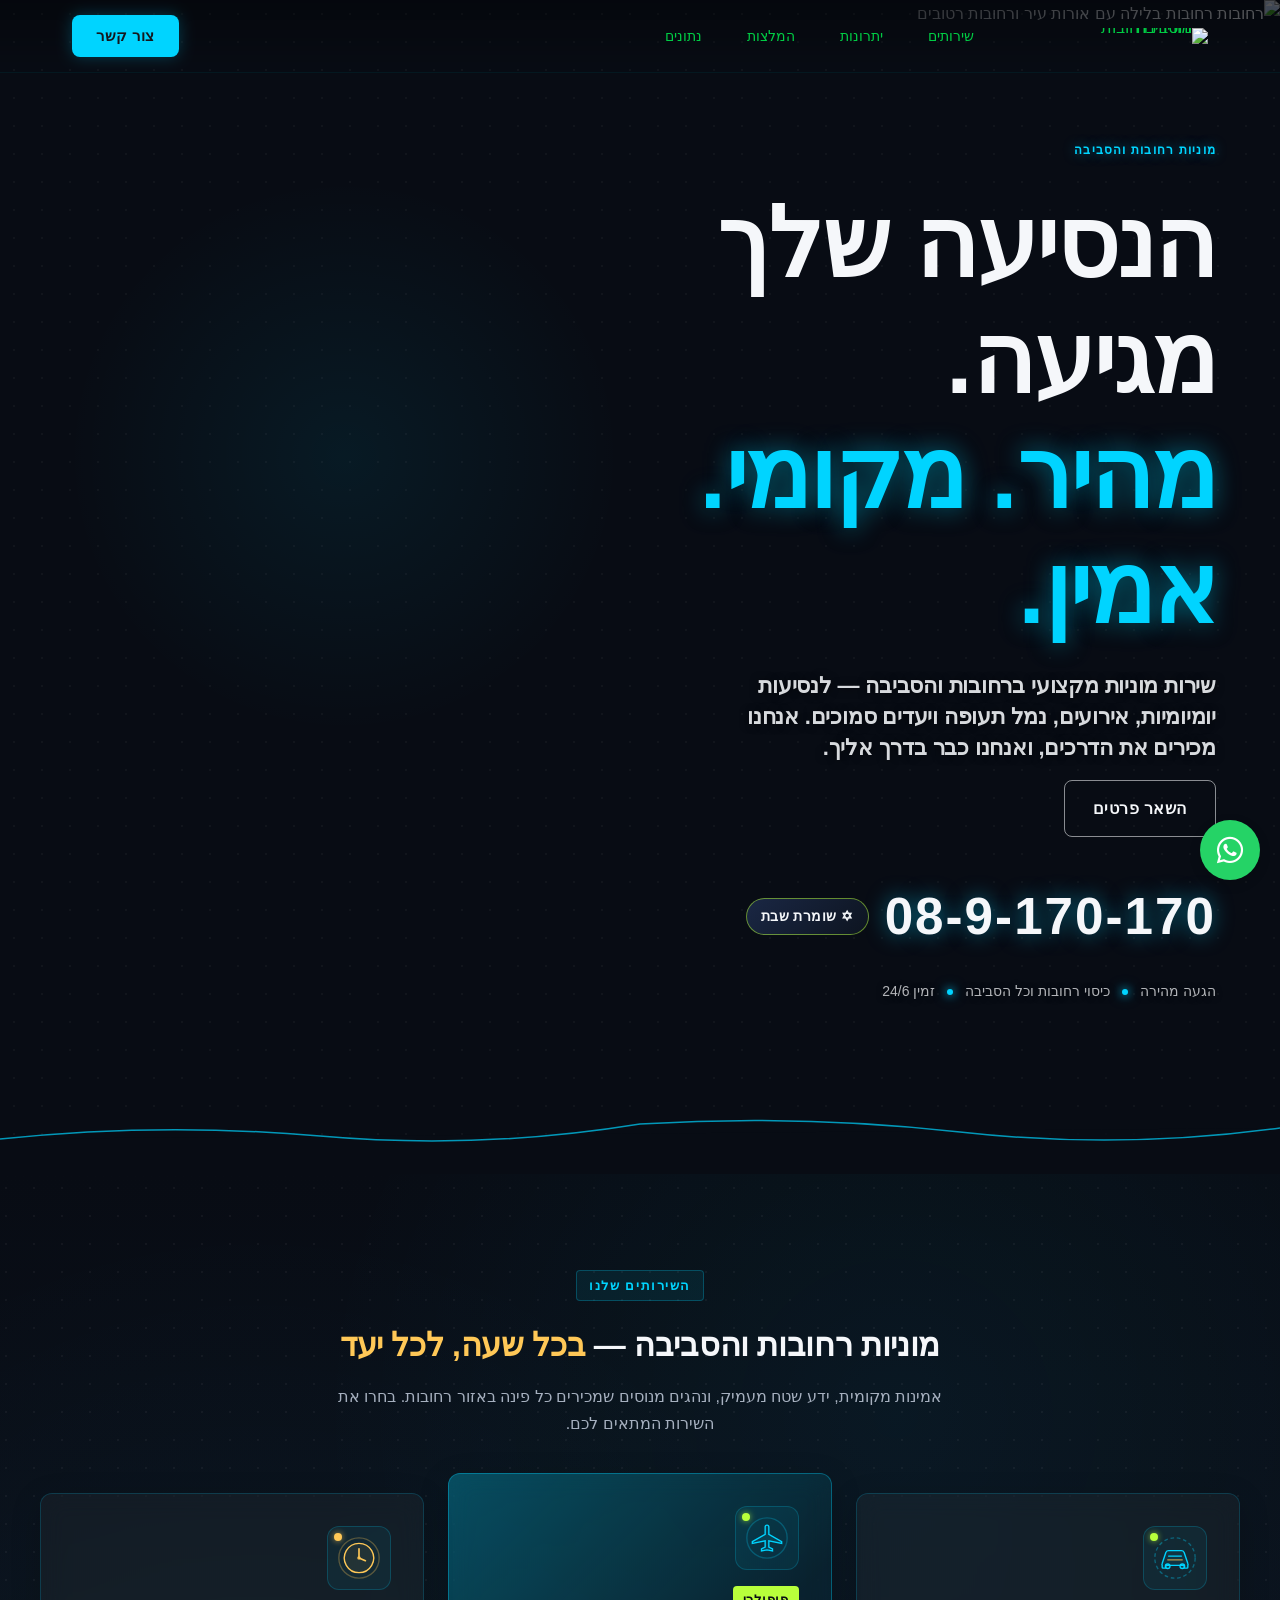
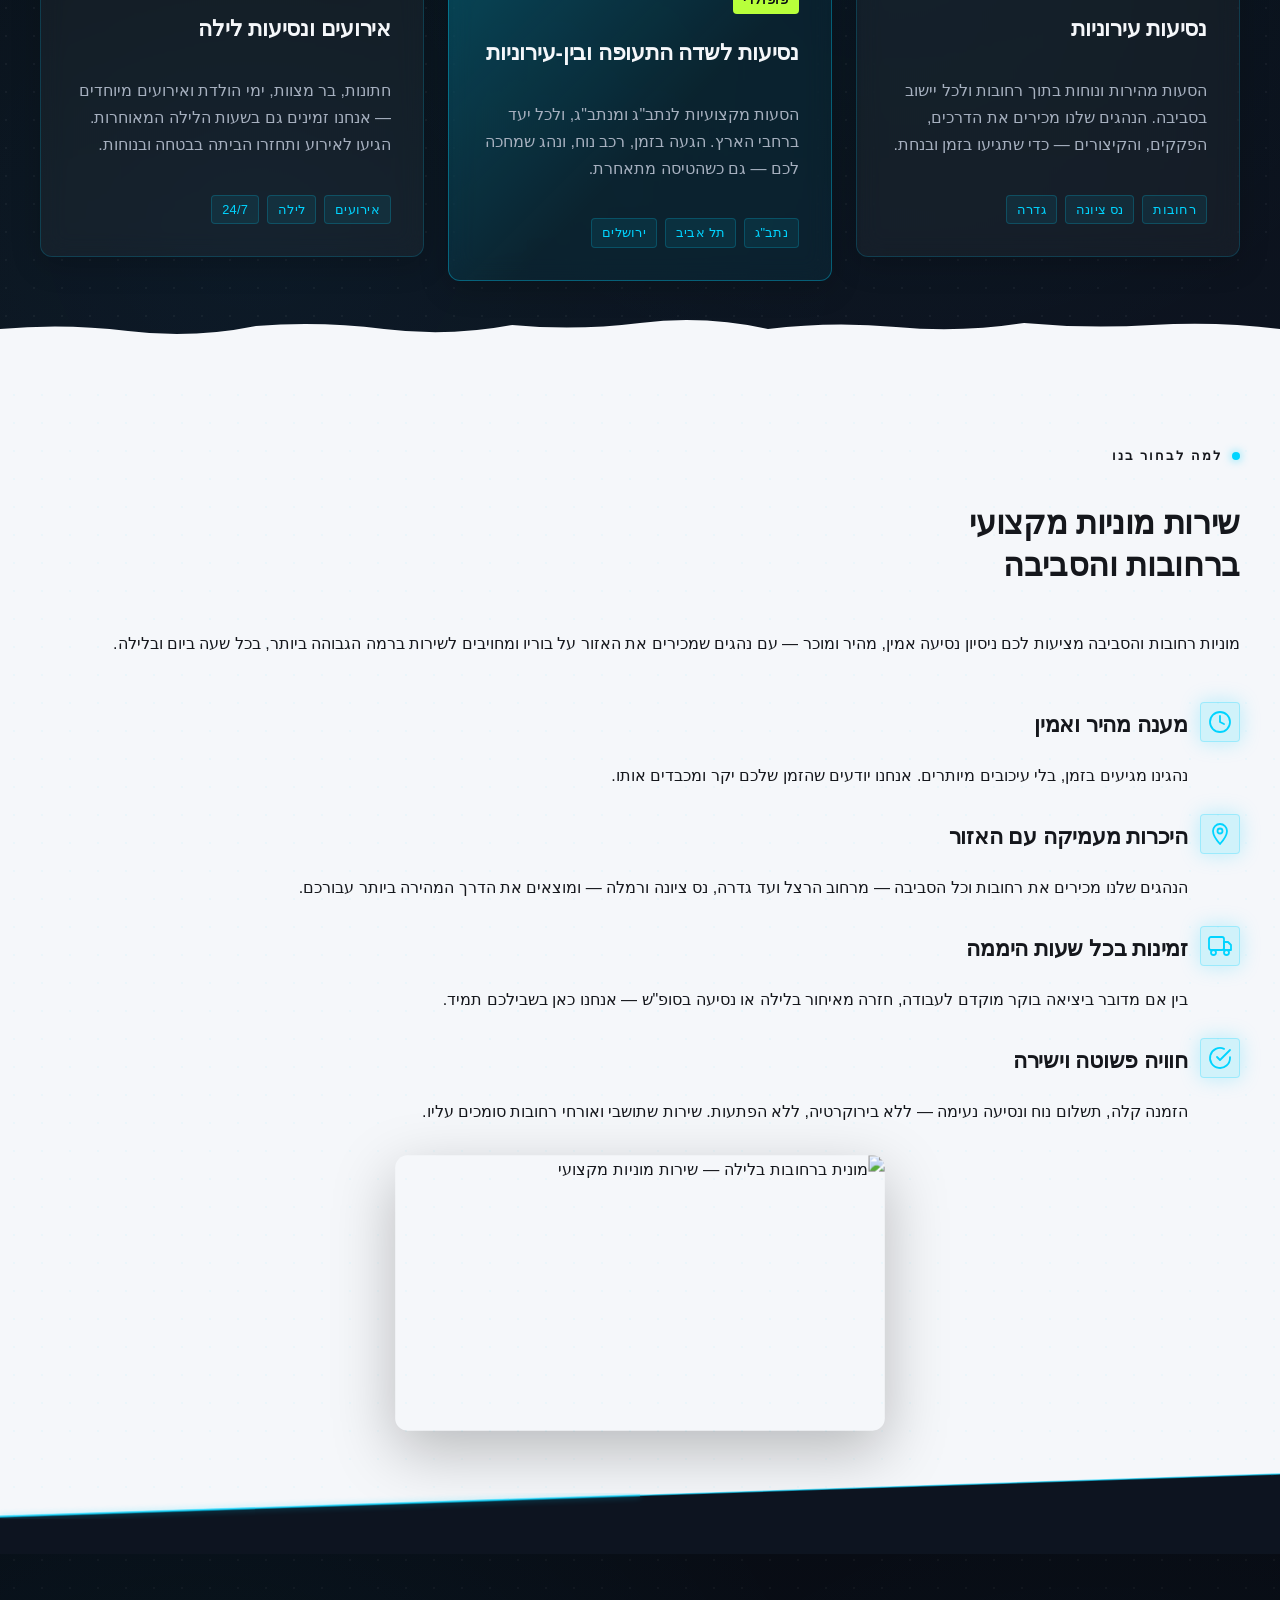
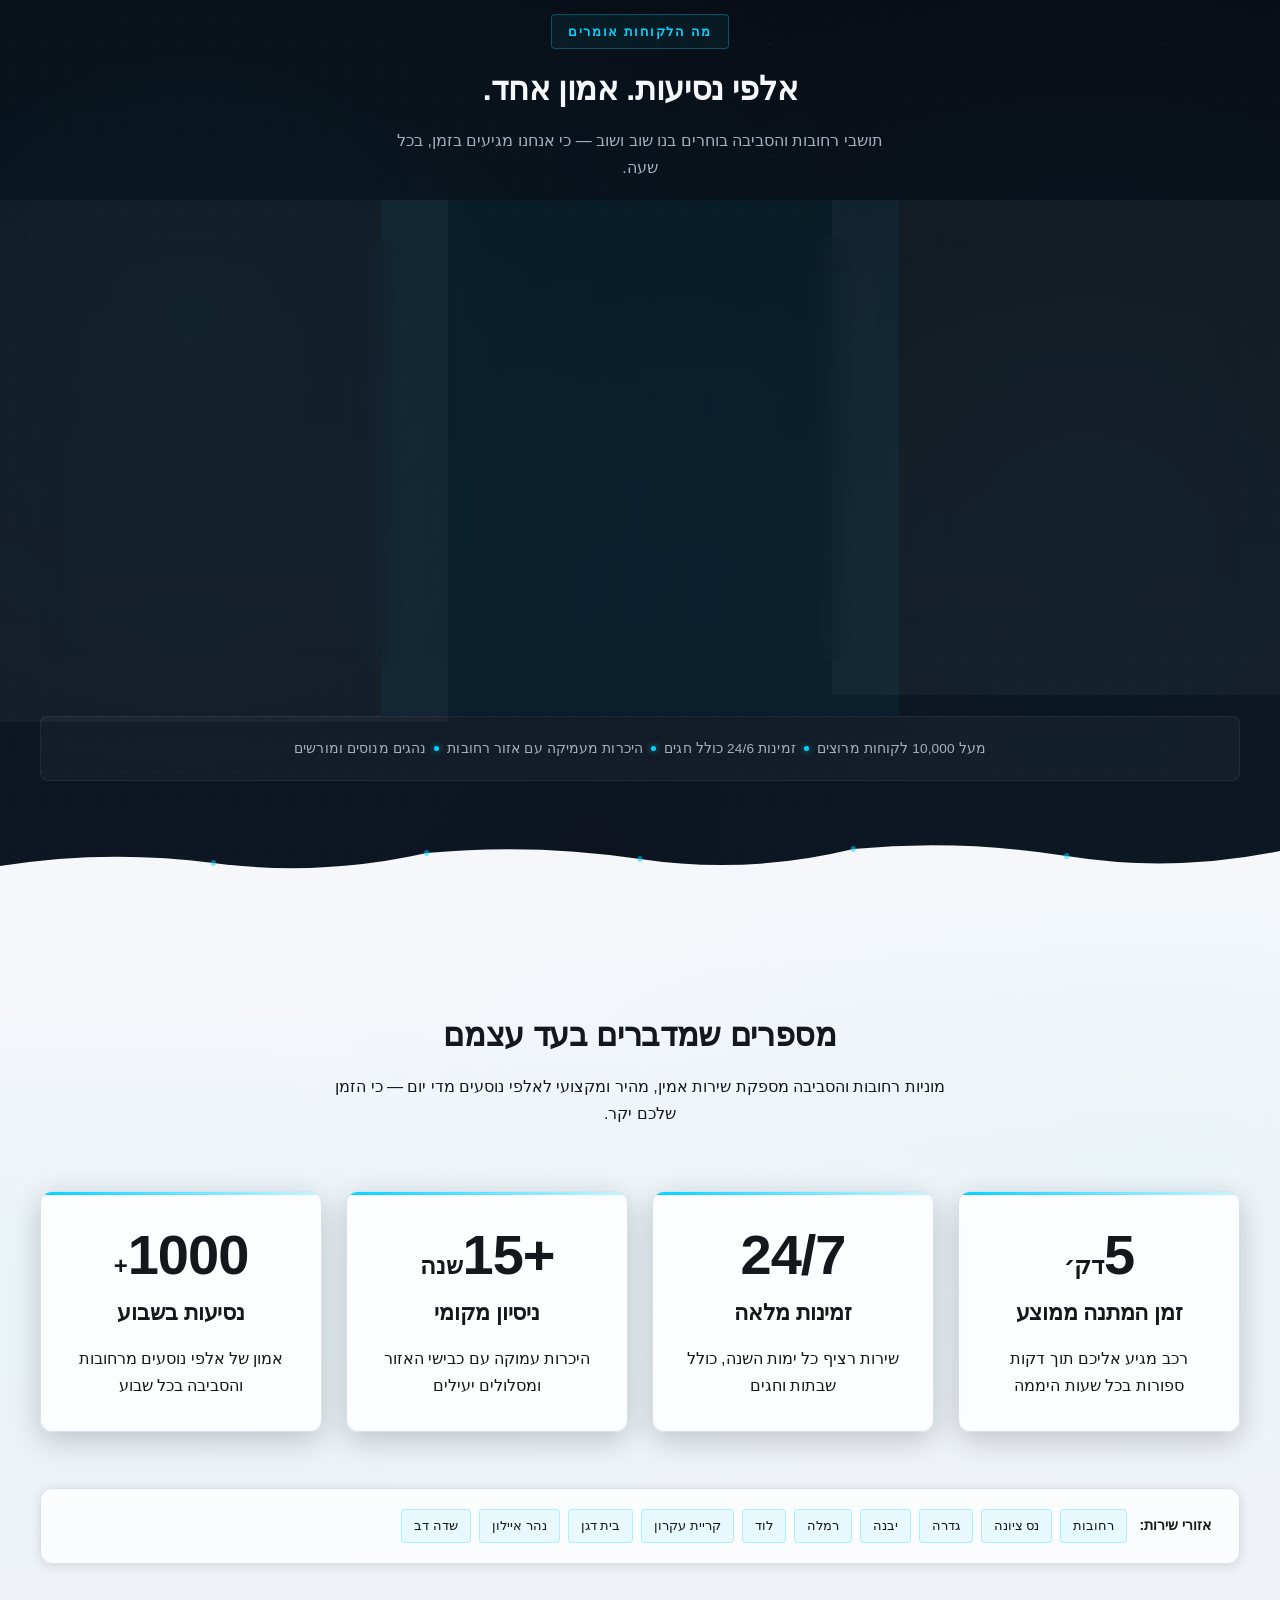
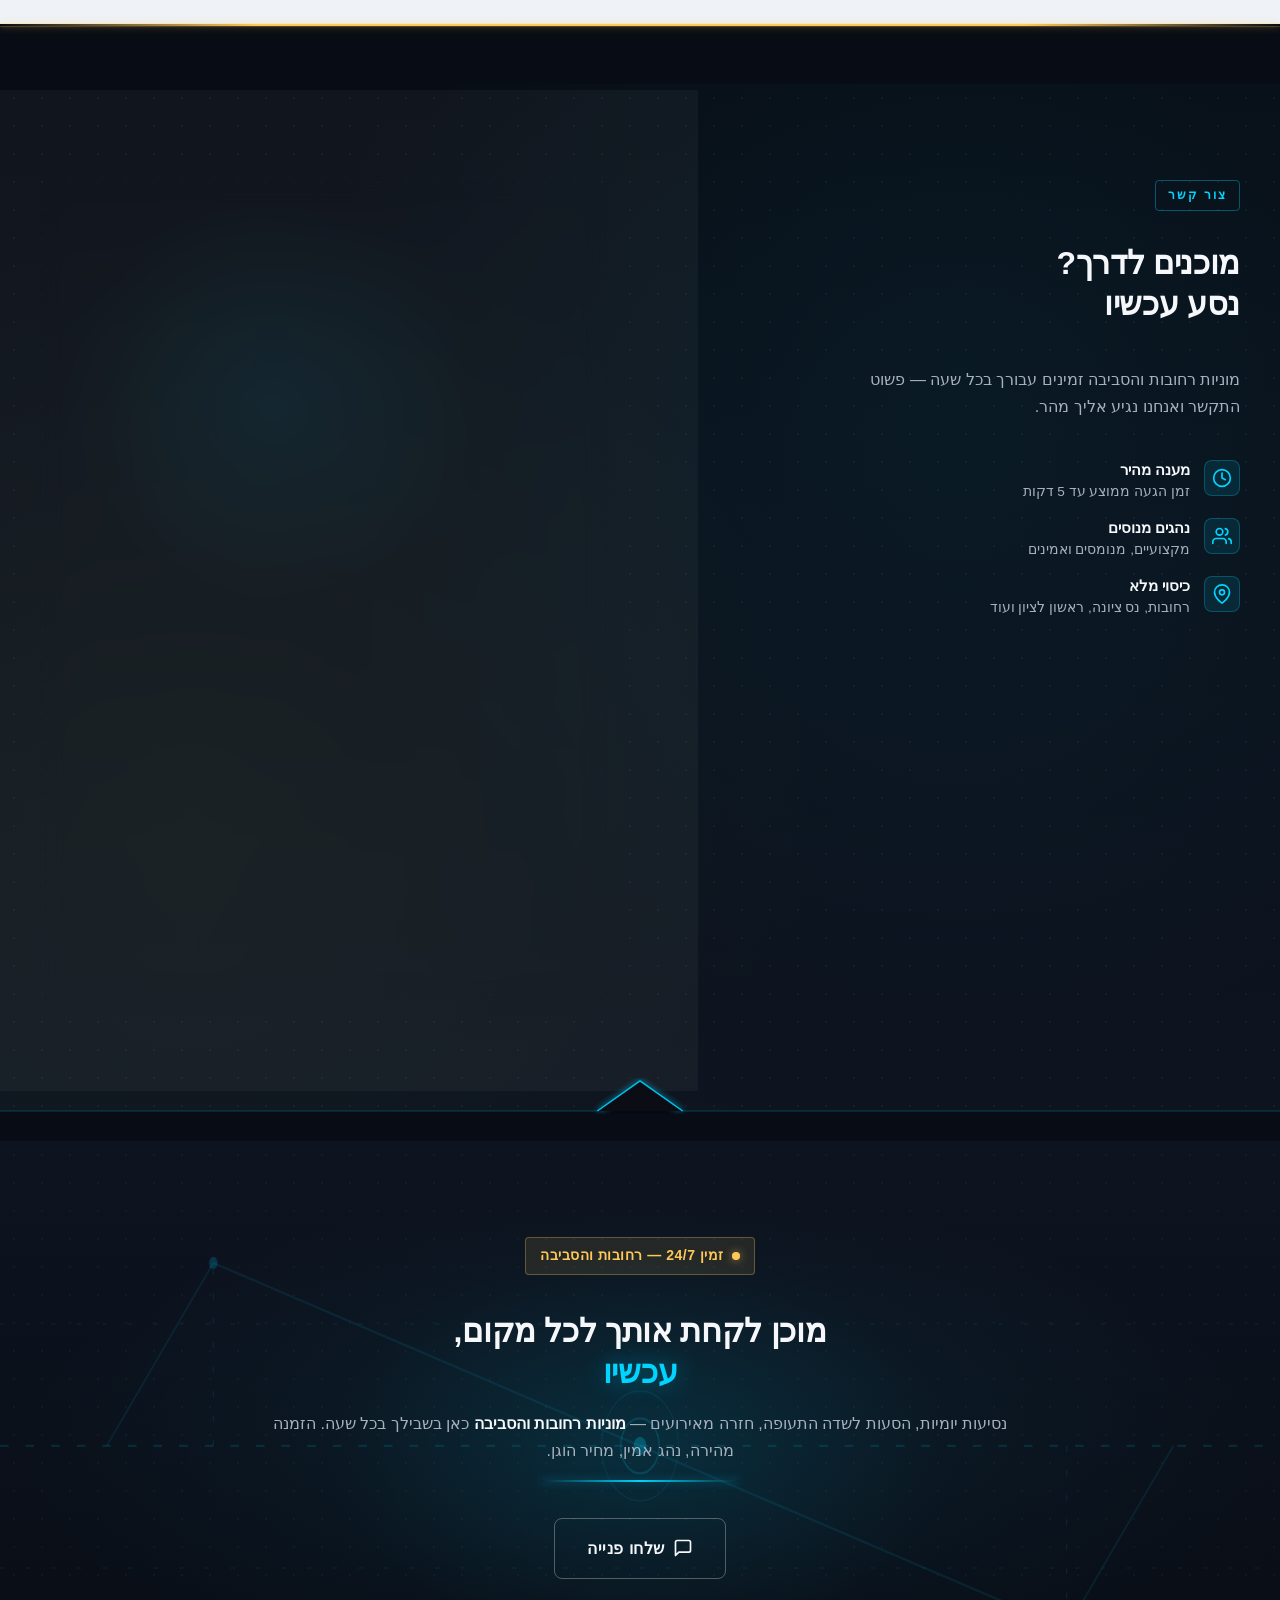
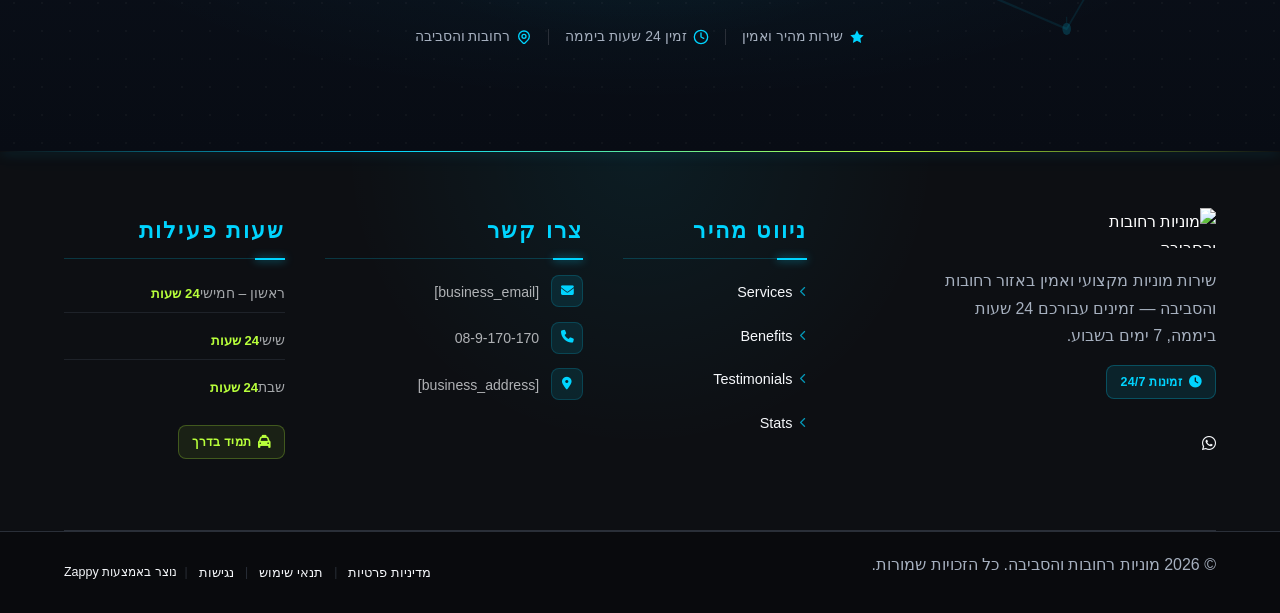
==== commit f609003e: "Background sync: Progressive GitHub Sync" ====
--- a/index.html
+++ b/index.html
@@ -323,8 +323,8 @@
 						<span class="index-hero-trust-dot" aria-hidden="true"></span>
 						<span class="index-hero-trust-item">כיסוי רחובות וכל הסביבה</span>
 						<span class="index-hero-trust-dot" aria-hidden="true"></span>
-						<span class="index-hero-trust-item">זמין 24/7</span>
-					</div> </div> </div> <!-- Bottom Route-Line Divider --> <div class="index-hero-divider-wrapper"> <svg data-no-icon-edit="true" aria-hidden="true" viewBox="0 0 1440 90" preserveAspectRatio="none" xmlns="http://www.w3.org/2000/svg"> <!-- Dark fill at bottom --> <path d="M0,90 L0,55 Q180,38 360,52 T720,40 Q900,30 1080,48 T1440,44 L1440,90 Z" fill="#080C14"></path> <!-- Cyan route line --> <path d="M0,55 Q180,38 360,52 T720,40 Q900,30 1080,48 T1440,44" fill="#080C14" stroke="#00D4FF" stroke-width="1.5" opacity="0.7"></path> </svg> </div> </section> <section data-band-index="1" id="services" class="index-services-section" data-layout-spec="בית-services" dir="rtl"> <!-- Dot-grid decorative overlay --> <div class="index-services-section__dot-grid" aria-hidden="true"></div> <!-- Section intro --> <div class="index-services-section__container"> <div class="index-services-section__intro"> <span class="index-services-section__label">השירותים שלנו</span> <h2 class="index-services-section__heading">מוניות רחובות והסביבה — <em>בכל שעה, לכל יעד</em></h2> <p class="index-services-section__subtext">אמינות מקומית, ידע שטח מעמיק, ונהגים מנוסים שמכירים כל פינה באזור רחובות. בחרו את השירות המתאים לכם.</p> </div> <!-- Cards grid --> <div class="index-services-section__grid"> <!-- Card 1: Local city rides --> <article class="index-services-section__card"> <div class="index-services-section__card-icon-wrap"> <svg data-element-type="icon" data-icon-type="svg" xmlns="http://www.w3.org/2000/svg" viewBox="0 0 48 48" width="44" height="44" fill="none" aria-hidden="true"> <circle cx="24" cy="24" r="22" stroke="var(--primary)" stroke-width="1.5" stroke-dasharray="4 3" opacity="0.35"></circle> <path d="M10 30 L14 18 Q15 16 17 16 L31 16 Q33 16 34 18 L38 30 Q38.5 31 38 32 L38 34 Q38 35 37 35 L35 35 Q34 35 34 34 L34 32 L14 32 L14 34 Q14 35 13 35 L11 35 Q10 35 10 34 L10 32 Q9.5 31 10 30Z" stroke="var(--primary)" stroke-width="1.5" fill="rgba(0,212,255,0.07)"></path> <circle cx="16" cy="33" r="2.5" stroke="var(--primary)" stroke-width="1.5" fill="rgba(0,212,255,0.12)"></circle> <circle cx="32" cy="33" r="2.5" stroke="var(--primary)" stroke-width="1.5" fill="rgba(0,212,255,0.12)"></circle> <path d="M17 22 L31 22" stroke="var(--primary)" stroke-width="1.2" stroke-linecap="round"></path> <path d="M16 26 L32 26" stroke="var(--accent)" stroke-width="1.2" stroke-linecap="round" opacity="0.7"></path> </svg> <span class="index-services-section__availability-dot" aria-hidden="true"></span> </div> <h3 class="index-services-section__card-title">נסיעות עירוניות</h3> <p class="index-services-section__card-text">הסעות מהירות ונוחות בתוך רחובות ולכל יישוב בסביבה. הנהגים שלנו מכירים את הדרכים, הפקקים, והקיצורים — כדי שתגיעו בזמן ובנחת.</p> <div class="index-services-section__card-footer"> <span class="index-services-section__tag">רחובות</span> <span class="index-services-section__tag">נס ציונה</span> <span class="index-services-section__tag">גדרה</span> </div> </article> <!-- Card 2: Airport & intercity (offset upward) --> <article class="index-services-section__card index-services-section__card--featured"> <div class="index-services-section__card-icon-wrap"> <svg data-element-type="icon" data-icon-type="svg" xmlns="http://www.w3.org/2000/svg" viewBox="0 0 48 48" width="44" height="44" fill="none" aria-hidden="true"> <circle cx="24" cy="24" r="22" stroke="var(--primary)" stroke-width="1.5" opacity="0.25"></circle> <path d="M8 28 L22 20 L22 12 Q22 10 24 10 Q26 10 26 12 L26 20 L40 28 L40 30 L26 27 L26 34 L30 36 L30 38 L24 37 L18 38 L18 36 L22 34 L22 27 L8 30 Z" stroke="var(--primary)" stroke-width="1.5" fill="rgba(0,212,255,0.09)"></path> </svg> <span class="index-services-section__availability-dot" aria-hidden="true"></span> </div> <div class="index-services-section__card-badge">פופולרי</div> <h3 class="index-services-section__card-title">נסיעות לשדה התעופה ובין-עירוניות</h3> <p class="index-services-section__card-text">הסעות מקצועיות לנתב"ג ומנתב"ג, ולכל יעד ברחבי הארץ. הגעה בזמן, רכב נוח, ונהג שמחכה לכם — גם כשהטיסה מתאחרת.</p> <div class="index-services-section__card-footer"> <span class="index-services-section__tag">נתב"ג</span> <span class="index-services-section__tag">תל אביב</span> <span class="index-services-section__tag">ירושלים</span> </div> </article> <!-- Card 3: Events & late-night --> <article class="index-services-section__card"> <div class="index-services-section__card-icon-wrap"> <svg data-element-type="icon" data-icon-type="svg" xmlns="http://www.w3.org/2000/svg" viewBox="0 0 48 48" width="44" height="44" fill="none" aria-hidden="true"> <circle cx="24" cy="24" r="22" stroke="var(--accent)" stroke-width="1.5" opacity="0.3"></circle> <path d="M24 8 A16 16 0 1 1 23.99 8 Z" stroke="var(--accent)" stroke-width="1.5" fill="rgba(255,200,87,0.07)" stroke-linecap="round"></path> <path d="M24 14 L24 24 L31 27" stroke="var(--accent)" stroke-width="1.8" stroke-linecap="round" stroke-linejoin="round"></path> <circle cx="24" cy="24" r="2" fill="var(--accent)" opacity="0.8"></circle> </svg> <span class="index-services-section__availability-dot index-services-section__availability-dot--amber" aria-hidden="true"></span> </div> <h3 class="index-services-section__card-title">אירועים ונסיעות לילה</h3> <p class="index-services-section__card-text">חתונות, בר מצוות, ימי הולדת ואירועים מיוחדים — אנחנו זמינים גם בשעות הלילה המאוחרות. הגיעו לאירוע ותחזרו הביתה בבטחה ובנוחות.</p> <div class="index-services-section__card-footer"> <span class="index-services-section__tag">אירועים</span> <span class="index-services-section__tag">לילה</span> <span class="index-services-section__tag">24/7</span> </div> </article> </div> </div> <!-- Bottom divider: map-grid dissolve to lighter band --> <div class="index-services-section__divider-wrapper" aria-hidden="true"> <svg data-no-icon-edit="true" aria-hidden="true" viewBox="0 0 1200 80" preserveAspectRatio="none" xmlns="http://www.w3.org/2000/svg"> <defs> <linearGradient id="svcDividerGrad" x1="0" y1="0" x2="0" y2="1"> <stop offset="0%" stop-color="transparent"></stop> <stop offset="100%" stop-color="var(--bg-light)"></stop> </linearGradient> </defs> <path d="M0,80 L0,28 Q60,22 120,30 T240,25 Q300,20 360,28 T480,24 Q540,30 600,22 T720,28 Q780,20 840,26 T960,22 Q1020,28 1080,24 T1200,28 L1200,80 Z" fill="var(--bg-light)"></path> </svg> </div> </section> <section data-band-index="2" id="benefits" class="index-benefits-section" data-layout-spec="בית-benefits" dir="rtl"> <!-- Dot grid decoration --> <div class="index-benefits-dot-grid" aria-hidden="true"></div> <div class="index-benefits-container"> <!-- Content Column (START = RIGHT in RTL) --> <div class="index-benefits-content"> <div class="index-benefits-label"> <span class="index-benefits-label-dot"></span> <span>למה לבחור בנו</span> </div> <h2 class="index-benefits-heading">שירות מוניות מקצועי<br><span class="index-benefits-heading-accent">ברחובות והסביבה</span></h2> <p class="index-benefits-intro">מוניות רחובות והסביבה מציעות לכם ניסיון נסיעה אמין, מהיר ומוכר — עם נהגים שמכירים את האזור על בוריו ומחויבים לשירות ברמה הגבוהה ביותר, בכל שעה ביום ובלילה.</p> <ul class="index-benefits-list"> <li class="index-benefits-item"> <div class="index-benefits-icon-wrap"> <svg data-element-type="icon" data-icon-type="svg" xmlns="http://www.w3.org/2000/svg" width="24" height="24" viewBox="0 0 24 24" fill="none" stroke="currentColor" stroke-width="1.8" stroke-linecap="round" stroke-linejoin="round" aria-hidden="true"> <circle cx="12" cy="12" r="10"></circle> <polyline points="12 6 12 12 16 14"></polyline> </svg> </div> <div class="index-benefits-item-content"> <h3 class="index-benefits-item-title">מענה מהיר ואמין</h3> <p class="index-benefits-item-desc">נהגינו מגיעים בזמן, בלי עיכובים מיותרים. אנחנו יודעים שהזמן שלכם יקר ומכבדים אותו.</p> </div> </li> <li class="index-benefits-item"> <div class="index-benefits-icon-wrap"> <svg data-element-type="icon" data-icon-type="svg" xmlns="http://www.w3.org/2000/svg" width="24" height="24" viewBox="0 0 24 24" fill="none" stroke="currentColor" stroke-width="1.8" stroke-linecap="round" stroke-linejoin="round" aria-hidden="true"> <path d="M12 2C8.13 2 5 5.13 5 9c0 5.25 7 13 7 13s7-7.75 7-13c0-3.87-3.13-7-7-7z"></path> <circle cx="12" cy="9" r="2.5"></circle> </svg> </div> <div class="index-benefits-item-content"> <h3 class="index-benefits-item-title">היכרות מעמיקה עם האזור</h3> <p class="index-benefits-item-desc">הנהגים שלנו מכירים את רחובות וכל הסביבה — מרחוב הרצל ועד גדרה, נס ציונה ורמלה — ומוצאים את הדרך המהירה ביותר עבורכם.</p> </div> </li> <li class="index-benefits-item"> <div class="index-benefits-icon-wrap"> <svg data-element-type="icon" data-icon-type="svg" xmlns="http://www.w3.org/2000/svg" width="24" height="24" viewBox="0 0 24 24" fill="none" stroke="currentColor" stroke-width="1.8" stroke-linecap="round" stroke-linejoin="round" aria-hidden="true"> <rect x="1" y="3" width="15" height="13" rx="2"></rect> <path d="M16 8h4l3 3v5h-7V8z"></path> <circle cx="5.5" cy="18.5" r="2.5"></circle> <circle cx="18.5" cy="18.5" r="2.5"></circle> </svg> </div> <div class="index-benefits-item-content"> <h3 class="index-benefits-item-title">זמינות בכל שעות היממה</h3> <p class="index-benefits-item-desc">בין אם מדובר ביציאה בוקר מוקדם לעבודה, חזרה מאיחור בלילה או נסיעה בסופ"ש — אנחנו כאן בשבילכם תמיד.</p> </div> </li> <li class="index-benefits-item"> <div class="index-benefits-icon-wrap"> <svg data-element-type="icon" data-icon-type="svg" xmlns="http://www.w3.org/2000/svg" width="24" height="24" viewBox="0 0 24 24" fill="none" stroke="currentColor" stroke-width="1.8" stroke-linecap="round" stroke-linejoin="round" aria-hidden="true"> <path d="M22 11.08V12a10 10 0 1 1-5.93-9.14"></path> <polyline points="22 4 12 14.01 9 11.01"></polyline> </svg> </div> <div class="index-benefits-item-content"> <h3 class="index-benefits-item-title">חוויה פשוטה וישירה</h3> <p class="index-benefits-item-desc">הזמנה קלה, תשלום נוח ונסיעה נעימה — ללא בירוקרטיה, ללא הפתעות. שירות שתושבי ואורחי רחובות סומכים עליו.</p> </div> </li> </ul> </div> <!-- Image Column (END = Left in RTL) --> <div class="index-benefits-image-col"> <div class="index-benefits-image-frame"> <img loading="lazy" decoding="async" data-placeholder="index-benefits-image-1" data-context="A cinematic nighttime photo of a yellow Israeli taxi cab parked on a quiet urban street in Rehovot, Israel. Wet asphalt reflecting streetlights and neon signs, creating a moody atmospheric glow. The taxi is clean and professional, shot from a slightly low angle to emphasize the vehicle. Background shows local Israeli storefronts with Hebrew signage, palm trees, and urban street lighting creating warm amber and cool cyan light trails. Photography style: sharp, documentary, premium editorial quality." width="600" height="750" src="/assets/site-index-benefits-image-1.webp" alt="מונית ברחובות בלילה — שירות מוניות מקצועי" class="index-benefits-photo"> <!-- Translucent backplate --> <div class="index-benefits-backplate" aria-hidden="true"></div> <!-- Cyan accent line --> <div class="index-benefits-image-accent" aria-hidden="true"></div> </div> </div> </div> <!-- Bottom angular divider transitioning to dark testimonial section --> <div class="index-benefits-divider-wrapper" aria-hidden="true"> <svg data-no-icon-edit="true" aria-hidden="true" viewBox="0 0 1200 90" preserveAspectRatio="none" xmlns="http://www.w3.org/2000/svg"> <path d="M0,90 L0,55 L1200,15 L1200,90 Z" fill="#0D1420"></path> <line x1="0" y1="55" x2="1200" y2="15" stroke="var(--primary)" stroke-width="1.5" opacity="0.6"></line> <defs> <filter id="ib-glow"> <feGaussianBlur stdDeviation="3" result="blur"></feGaussianBlur> <feMerge><feMergeNode in="blur"></feMergeNode><feMergeNode in="SourceGraphic"></feMergeNode></feMerge> </filter> </defs> <line x1="0" y1="55" x2="600" y2="35" stroke="var(--primary)" stroke-width="2.5" opacity="0.35" filter="url(#ib-glow)"></line> </svg> </div> </section> <section data-band-index="3" id="testimonials" class="index-testimonials-section" data-layout-spec="בית-testimonials" dir="rtl"> <!-- Dot grid decorative overlay --> <div class="its-dot-grid" aria-hidden="true"></div> <!-- Section intro --> <div class="its-container"> <div class="its-intro"> <span class="its-eyebrow">מה הלקוחות אומרים</span> <h2 class="its-heading">אלפי נסיעות. אמון אחד.</h2> <p class="its-subheading">תושבי רחובות והסביבה בוחרים בנו שוב ושוב — כי אנחנו מגיעים בזמן, בכל שעה.</p> </div> <!-- Testimonial grid --> <div class="its-grid"> <!-- Card 1 --> <article class="its-card its-card--side"> <div class="its-quote-icon" aria-hidden="true"> <svg data-element-type="icon" data-icon-type="svg" width="28" height="28" viewBox="0 0 28 28" fill="none" xmlns="http://www.w3.org/2000/svg"> <path d="M4 18C4 14 7 10 12 8L13.5 10.5C10.5 11.8 9 13.5 8.5 15.5C9 15.2 9.5 15 10.5 15C12.5 15 14 16.5 14 18.5C14 20.5 12.5 22 10 22C7 22 4 20 4 18ZM16 18C16 14 19 10 24 8L25.5 10.5C22.5 11.8 21 13.5 20.5 15.5C21 15.2 21.5 15 22.5 15C24.5 15 26 16.5 26 18.5C26 20.5 24.5 22 22 22C19 22 16 20 16 18Z" fill="currentColor" opacity="0.4"></path> </svg> </div> <blockquote class="its-quote"> <p>"הזמנתי מונית לנסיעה לשדה התעופה בשעה 4 בבוקר — הנהג הגיע בדיוק בזמן, אפילו קצת לפני. שירות מקצועי לחלוטין."</p> </blockquote> <footer class="its-card-footer"> <div class="its-stars" aria-label="דירוג 5 כוכבים"> <span>★★★★★</span> </div> <h3 class="its-name">דני לוי</h3> <span class="its-context">תושב רחובות</span> </footer> </article> <!-- Card 2 — center/featured --> <article class="its-card its-card--center"> <div class="its-card-glow" aria-hidden="true"></div> <div class="its-quote-icon" aria-hidden="true"> <svg data-element-type="icon" data-icon-type="svg" width="32" height="32" viewBox="0 0 28 28" fill="none" xmlns="http://www.w3.org/2000/svg"> <path d="M4 18C4 14 7 10 12 8L13.5 10.5C10.5 11.8 9 13.5 8.5 15.5C9 15.2 9.5 15 10.5 15C12.5 15 14 16.5 14 18.5C14 20.5 12.5 22 10 22C7 22 4 20 4 18ZM16 18C16 14 19 10 24 8L25.5 10.5C22.5 11.8 21 13.5 20.5 15.5C21 15.2 21.5 15 22.5 15C24.5 15 26 16.5 26 18.5C26 20.5 24.5 22 22 22C19 22 16 20 16 18Z" fill="currentColor" opacity="0.6"></path> </svg> </div> <blockquote class="its-quote its-quote--featured"> <p>"אני נוסעת כל יום לעבודה ברחובות. מוניות רחובות והסביבה הפכו לחלק קבוע מהשגרה שלי — תמיד אמינים, תמיד נעימים, תמיד בזמן."</p> </blockquote> <footer class="its-card-footer"> <div class="its-stars" aria-label="דירוג 5 כוכבים"> <span>★★★★★</span> </div> <h3 class="its-name">מיכל אברהם</h3> <span class="its-context">נוסעת יומיומית, נס ציונה</span> </footer> </article> <!-- Card 3 --> <article class="its-card its-card--side"> <div class="its-quote-icon" aria-hidden="true"> <svg data-element-type="icon" data-icon-type="svg" width="28" height="28" viewBox="0 0 28 28" fill="none" xmlns="http://www.w3.org/2000/svg"> <path d="M4 18C4 14 7 10 12 8L13.5 10.5C10.5 11.8 9 13.5 8.5 15.5C9 15.2 9.5 15 10.5 15C12.5 15 14 16.5 14 18.5C14 20.5 12.5 22 10 22C7 22 4 20 4 18ZM16 18C16 14 19 10 24 8L25.5 10.5C22.5 11.8 21 13.5 20.5 15.5C21 15.2 21.5 15 22.5 15C24.5 15 26 16.5 26 18.5C26 20.5 24.5 22 22 22C19 22 16 20 16 18Z" fill="currentColor" opacity="0.4"></path> </svg> </div> <blockquote class="its-quote"> <p>"אחרי אירוע חתונה בלילה מאוחר, הייתי צריכה הסעה בטוחה הביתה. הנהג היה מנומס, הרכב נקי, ושילמתי מחיר הוגן. ממליצה בחום!"</p> </blockquote> <footer class="its-card-footer"> <div class="its-stars" aria-label="דירוג 5 כוכבים"> <span>★★★★★</span> </div> <h3 class="its-name">רוני כהן</h3> <span class="its-context">אורחת אירוע, רחובות</span> </footer> </article> </div> <!-- Trust strip --> <div class="its-trust-strip" role="list"> <span role="listitem" class="its-trust-item">מעל 10,000 לקוחות מרוצים</span> <span class="its-trust-dot" aria-hidden="true"></span> <span role="listitem" class="its-trust-item">זמינות 24/7 כולל שבתות וחגים</span> <span class="its-trust-dot" aria-hidden="true"></span> <span role="listitem" class="its-trust-item">היכרות מעמיקה עם אזור רחובות</span> <span class="its-trust-dot" aria-hidden="true"></span> <span role="listitem" class="its-trust-item">נהגים מנוסים ומורשים</span> </div> </div> <!-- Bottom wave divider --> <div class="its-divider-wrapper"> <svg data-no-icon-edit="true" aria-hidden="true" viewBox="0 0 1440 90" preserveAspectRatio="none" xmlns="http://www.w3.org/2000/svg"> <path d="M0,90 L0,45 Q120,28 240,42 T480,32 Q600,22 720,38 T960,28 Q1080,18 1200,35 T1440,30 L1440,90 Z" fill="var(--bg-light)"></path> <!-- Route marker dots --> <circle cx="240" cy="42" r="3" fill="rgba(0,212,255,0.5)"></circle> <circle cx="480" cy="32" r="3" fill="rgba(0,212,255,0.5)"></circle> <circle cx="720" cy="38" r="3" fill="rgba(0,212,255,0.5)"></circle> <circle cx="960" cy="28" r="3" fill="rgba(0,212,255,0.5)"></circle> <circle cx="1200" cy="35" r="3" fill="rgba(0,212,255,0.5)"></circle> </svg> </div> </section> <section data-band-index="4" id="stats" class="index-stats-section" data-layout-spec="בית-stats" dir="rtl"> <div class="index-stats-container"> <!-- Section Header --> <div class="index-stats-header"> <h2 class="index-stats-title">מספרים שמדברים בעד עצמם</h2> <p class="index-stats-subtitle">מוניות רחובות והסביבה מספקת שירות אמין, מהיר ומקצועי לאלפי נוסעים מדי יום — כי הזמן שלכם יקר.</p> </div> <!-- Stats Grid --> <div class="index-stats-grid"> <div class="index-stat-block"> <span class="index-stat-number">5<span class="index-stat-unit">דק׳</span></span> <h3 class="index-stat-label">זמן המתנה ממוצע</h3> <p class="index-stat-desc">רכב מגיע אליכם תוך דקות ספורות בכל שעות היממה</p> </div> <div class="index-stat-block"> <span class="index-stat-number">24/7</span> <h3 class="index-stat-label">זמינות מלאה</h3> <p class="index-stat-desc">שירות רציף כל ימות השנה, כולל שבתות וחגים</p> </div> <div class="index-stat-block"> <span class="index-stat-number">+15<span class="index-stat-unit">שנה</span></span> <h3 class="index-stat-label">ניסיון מקומי</h3> <p class="index-stat-desc">היכרות עמוקה עם כבישי האזור ומסלולים יעילים</p> </div> <div class="index-stat-block"> <span class="index-stat-number">1000<span class="index-stat-unit">+</span></span> <h3 class="index-stat-label">נסיעות בשבוע</h3> <p class="index-stat-desc">אמון של אלפי נוסעים מרחובות והסביבה בכל שבוע</p> </div> </div> <!-- Coverage Band --> <div class="index-coverage-band"> <span class="index-coverage-label">אזורי שירות:</span> <div class="index-coverage-chips"> <span class="index-chip">רחובות</span> <span class="index-chip">נס ציונה</span> <span class="index-chip">גדרה</span> <span class="index-chip">יבנה</span> <span class="index-chip">רמלה</span> <span class="index-chip">לוד</span> <span class="index-chip">קריית עקרון</span> <span class="index-chip">בית דגן</span> <span class="index-chip">נהר איילון</span> <span class="index-chip">שדה דב</span> </div> </div> </div> <!-- Bottom Divider: amber pulse line + gradient wash --> <div class="index-stats-divider-wrapper"> <div class="index-stats-amber-line"></div> <svg data-no-icon-edit="true" aria-hidden="true" viewBox="0 0 1200 60" preserveAspectRatio="none" xmlns="http://www.w3.org/2000/svg"> <defs> <linearGradient id="statsWashGrad" x1="0" y1="0" x2="0" y2="1"> <stop offset="0%" stop-color="#F5F7FA" stop-opacity="0"></stop> <stop offset="100%" stop-color="#15171C" stop-opacity="1"></stop> </linearGradient> </defs> <path d="M0,60 L0,0 L1200,0 L1200,60 Z" fill="#080C14"></path> </svg> </div> </section> <section data-band-index="5" id="contact" class="index-contact-section" data-layout-spec="בית-contact" dir="rtl"> <!-- Dot-grid decorative overlay --> <div class="index-contact-section__dot-grid" aria-hidden="true"></div> <!-- Cyan glow burst --> <div class="index-contact-section__glow-burst" aria-hidden="true"></div> <div class="index-contact-section__container"> <!-- START column: content --> <div class="index-contact-section__content"> <span class="index-contact-section__eyebrow">צור קשר</span> <h2 class="index-contact-section__heading">מוכנים לדרך?<br>נסע עכשיו</h2> <p class="index-contact-section__subtext">מוניות רחובות והסביבה זמינים עבורך בכל שעה — פשוט התקשר ואנחנו נגיע אליך מהר.</p> <!-- Prominent phone number --> <!-- Reassurance list --> <ul class="index-contact-section__assurance-list"> <li class="index-contact-section__assurance-item"> <span class="index-contact-section__assurance-icon" aria-hidden="true"> <svg data-element-type="icon" data-icon-type="svg" width="20" height="20" viewBox="0 0 24 24" fill="none" stroke="currentColor" stroke-width="2" stroke-linecap="round" stroke-linejoin="round"><circle cx="12" cy="12" r="10"></circle><path d="M12 6v6l4 2"></path></svg> </span> <div class="index-contact-section__assurance-content"> <strong>מענה מהיר</strong> <span>זמן הגעה ממוצע עד 5 דקות</span> </div> </li> <li class="index-contact-section__assurance-item"> <span class="index-contact-section__assurance-icon" aria-hidden="true"> <svg data-element-type="icon" data-icon-type="svg" width="20" height="20" viewBox="0 0 24 24" fill="none" stroke="currentColor" stroke-width="2" stroke-linecap="round" stroke-linejoin="round"><path d="M17 21v-2a4 4 0 0 0-4-4H5a4 4 0 0 0-4 4v2"></path><circle cx="9" cy="7" r="4"></circle><path d="M23 21v-2a4 4 0 0 0-3-3.87"></path><path d="M16 3.13a4 4 0 0 1 0 7.75"></path></svg> </span> <div class="index-contact-section__assurance-content"> <strong>נהגים מנוסים</strong> <span>מקצועיים, מנומסים ואמינים</span> </div> </li> <li class="index-contact-section__assurance-item"> <span class="index-contact-section__assurance-icon" aria-hidden="true"> <svg data-element-type="icon" data-icon-type="svg" width="20" height="20" viewBox="0 0 24 24" fill="none" stroke="currentColor" stroke-width="2" stroke-linecap="round" stroke-linejoin="round"><path d="M21 10c0 7-9 13-9 13s-9-6-9-13a9 9 0 0 1 18 0z"></path><circle cx="12" cy="10" r="3"></circle></svg> </span> <div class="index-contact-section__assurance-content"> <strong>כיסוי מלא</strong> <span>רחובות, נס ציונה, ראשון לציון ועוד</span> </div> </li> </ul> </div> <!-- END column: contact form --> <div class="index-contact-section__form-panel"> <div class="index-contact-section__form-header"> <h3 class="index-contact-section__form-title">שלח פנייה ונחזור אליך</h3> <p class="index-contact-section__form-desc">מלא את הפרטים ונחזור אליך בהקדם האפשרי</p> </div> <form class="contact-form index-contact-section__form" novalidate=""> <div class="index-contact-section__field-group"> <label class="index-contact-section__label" for="contact-name">שם מלא</label> <input class="index-contact-section__input" type="text" id="contact-name" name="name" placeholder="ישראל ישראלי" autocomplete="name" required=""> </div> <div class="index-contact-section__field-group"> <label class="index-contact-section__label" for="contact-email">אימייל</label> <input class="index-contact-section__input" type="email" id="contact-email" name="email" placeholder="your@email.com" autocomplete="email" required=""> </div> <div class="index-contact-section__field-group"> <label class="index-contact-section__label" for="contact-phone">טלפון</label> <input class="index-contact-section__input" type="tel" id="contact-phone" name="phone" placeholder="05X-XXXXXXX" autocomplete="tel" required=""> </div> <div class="index-contact-section__field-group"> <label class="index-contact-section__label" for="contact-message">הודעה</label> <textarea class="index-contact-section__input index-contact-section__textarea" id="contact-message" name="message" placeholder="לאן תרצה להגיע? יש פרטים נוספים?" rows="4"></textarea> </div> <div class="privacy-consent"> <label class="privacy-consent-label"> <input type="checkbox" name="privacy_consent" class="privacy-consent-checkbox" required=""> <span>קראתי ואני מסכים/ה ל<a href="/terms" target="_blank">תנאי השימוש</a> ול<a href="/privacy" target="_blank">מדיניות הפרטיות</a></span> </label> </div> <button type="submit" class="btn-primary index-contact-section__submit"> <svg data-element-type="icon" data-icon-type="svg" width="18" height="18" viewBox="0 0 24 24" fill="none" stroke="currentColor" stroke-width="2.5" stroke-linecap="round" stroke-linejoin="round" aria-hidden="true"><line x1="22" y1="2" x2="11" y2="13"></line><polygon points="22 2 15 22 11 13 2 9 22 2"></polygon></svg> שלח פנייה </button> </form> <p class="index-contact-section__form-footer-note">שירות זמין 24/7 · אזור שירות: רחובות והסביבה · מענה תוך שעה</p> </div> </div> <!-- Bottom geometric notch divider with cyan glow --> <div class="index-contact-section__divider-wrapper"> <svg data-no-icon-edit="true" aria-hidden="true" viewBox="0 0 1200 70" preserveAspectRatio="none" xmlns="http://www.w3.org/2000/svg"> <defs> <filter id="contact-glow"> <feGaussianBlur stdDeviation="3" result="blur"></feGaussianBlur> <feMerge><feMergeNode in="blur"></feMergeNode><feMergeNode in="SourceGraphic"></feMergeNode></feMerge> </filter> </defs> <!-- Base fill --> <path d="M0,70 L0,40 L560,40 L600,10 L640,40 L1200,40 L1200,70 Z" fill="#080C14"></path> <!-- Cyan glowing notch edge --> <path d="M560,40 L600,10 L640,40" fill="#080C14" stroke="#00D4FF" stroke-width="1.5" filter="url(#contact-glow)" opacity="0.9"></path> <!-- Horizontal glow line --> <line x1="0" y1="40" x2="560" y2="40" stroke="#00D4FF" stroke-width="1" opacity="0.25"></line> <line x1="640" y1="40" x2="1200" y2="40" stroke="#00D4FF" stroke-width="1" opacity="0.25"></line> </svg> </div> </section> <section data-band-index="6" id="cta" class="index-cta-section" data-layout-spec="בית-cta" dir="rtl"> <!-- Decorative: dot-grid background --> <div class="index-cta-dot-grid" aria-hidden="true"></div> <!-- Decorative: radial cyan glow --> <div class="index-cta-glow" aria-hidden="true"></div> <!-- Decorative: abstract route-line SVG --> <svg class="index-cta-route-lines" data-no-icon-edit="true" aria-hidden="true" viewBox="0 0 1200 400" preserveAspectRatio="none" xmlns="http://www.w3.org/2000/svg"> <line x1="0" y1="200" x2="1200" y2="200" stroke="#00D4FF" stroke-width="1.5" stroke-dasharray="8 16" opacity="0.12"></line> <line x1="0" y1="120" x2="1200" y2="120" stroke="#00D4FF" stroke-width="1" stroke-dasharray="4 20" opacity="0.07"></line> <line x1="0" y1="280" x2="1200" y2="280" stroke="#00D4FF" stroke-width="1" stroke-dasharray="4 20" opacity="0.07"></line> <circle cx="600" cy="200" r="6" fill="#00D4FF" opacity="0.25"></circle> <circle cx="600" cy="200" r="18" fill="none" stroke="#00D4FF" stroke-width="1.5" opacity="0.15"></circle> <circle cx="600" cy="200" r="36" fill="none" stroke="#00D4FF" stroke-width="1" opacity="0.08"></circle> <line x1="200" y1="200" x2="200" y2="80" stroke="#00D4FF" stroke-width="1" stroke-dasharray="4 12" opacity="0.1"></line> <line x1="1000" y1="200" x2="1000" y2="320" stroke="#00D4FF" stroke-width="1" stroke-dasharray="4 12" opacity="0.1"></line> <circle cx="200" cy="80" r="4" fill="#00D4FF" opacity="0.18"></circle> <circle cx="1000" cy="320" r="4" fill="#00D4FF" opacity="0.18"></circle> <polyline points="100,200 200,80 400,140 600,200" fill="none" stroke="#00D4FF" stroke-width="1.5" opacity="0.09"></polyline> <polyline points="1100,200 1000,320 800,260 600,200" fill="none" stroke="#00D4FF" stroke-width="1.5" opacity="0.09"></polyline> </svg> <div class="index-cta-container"> <!-- Amber urgency badge --> <div class="index-cta-badge"> <span class="index-cta-badge-dot"></span> <span>זמין 24/7 — רחובות והסביבה</span> </div> <h2 class="index-cta-heading">מוכן לקחת אותך לכל מקום,<br><span class="index-cta-heading-accent">עכשיו</span></h2> <p class="index-cta-subtext">נסיעות יומיות, הסעות לשדה התעופה, חזרה מאירועים — <strong>מוניות רחובות והסביבה</strong> כאן בשבילך בכל שעה. הזמנה מהירה, נהג אמין, מחיר הוגן.</p> <!-- Route divider line --> <div class="index-cta-divider-line" aria-hidden="true"></div> <div class="index-cta-buttons"> <a href="#contact" class="index-cta-btn-secondary"> <svg data-element-type="icon" data-icon-type="svg" width="20" height="20" viewBox="0 0 24 24" fill="none" stroke="currentColor" stroke-width="2" stroke-linecap="round" stroke-linejoin="round" aria-hidden="true"><path d="M21 15a2 2 0 01-2 2H7l-4 4V5a2 2 0 012-2h14a2 2 0 012 2z"></path></svg> שלחו פנייה </a> </div> <!-- Trust signals --> <div class="index-cta-trust"> <div class="index-cta-trust-item"> <svg data-element-type="icon" data-icon-type="svg" width="16" height="16" viewBox="0 0 24 24" fill="currentColor" aria-hidden="true"><path d="M12 2l3.09 6.26L22 9.27l-5 4.87 1.18 6.88L12 17.77l-6.18 3.25L7 14.14 2 9.27l6.91-1.01L12 2z"></path></svg> <span>שירות מהיר ואמין</span> </div> <div class="index-cta-trust-sep" aria-hidden="true"></div> <div class="index-cta-trust-item"> <svg data-element-type="icon" data-icon-type="svg" width="16" height="16" viewBox="0 0 24 24" fill="none" stroke="currentColor" stroke-width="2" stroke-linecap="round" stroke-linejoin="round" aria-hidden="true"><circle cx="12" cy="12" r="10"></circle><polyline points="12 6 12 12 16 14"></polyline></svg> <span>זמין 24 שעות ביממה</span> </div> <div class="index-cta-trust-sep" aria-hidden="true"></div> <div class="index-cta-trust-item"> <svg data-element-type="icon" data-icon-type="svg" width="16" height="16" viewBox="0 0 24 24" fill="none" stroke="currentColor" stroke-width="2" stroke-linecap="round" stroke-linejoin="round" aria-hidden="true"><path d="M17.657 16.657L13.414 20.9a1.998 1.998 0 01-2.827 0l-4.244-4.243a8 8 0 1111.314 0z"></path><circle cx="12" cy="11" r="3"></circle></svg> <span>רחובות והסביבה</span> </div> </div> </div> </section> </main> <footer class="site-footer" dir="rtl" aria-label="כותרת תחתונה של האתר"> <div class="footer-glow-line"></div> <div class="footer-container"> <!-- Top Grid --> <div class="footer-grid"> <!-- Column 1: Company Info --> <div class="footer-col footer-col--brand"> <img src="/assets/transportation-logo.webp" alt="מוניות רחובות והסביבה" class="logo"> <p class="footer-tagline">שירות מוניות מקצועי ואמין באזור רחובות והסביבה — זמינים עבורכם 24 שעות ביממה, 7 ימים בשבוע.</p> <div class="footer-badge"><i class="fas fa-clock"></i> זמינות 24/7</div> <div class="footer-social" aria-label="רשתות חברתיות"> <a href="https://wa.me/97289170170" class="footer-social-link" aria-label="WhatsApp" target="_blank" rel="noopener noreferrer"> <i class="fab fa-whatsapp"></i> </a> </div> </div> <!-- Column 2: Quick Links --> <div class="footer-col"> <h3 class="footer-heading">ניווט מהיר</h3> <ul class="footer-links" aria-label="קישורים מהירים"> <li><a href="#services" class="footer-link"><i class="fas fa-chevron-left footer-link-icon"></i>Services</a></li> <li><a href="#benefits" class="footer-link"><i class="fas fa-chevron-left footer-link-icon"></i>Benefits</a></li> <li><a href="#testimonials" class="footer-link"><i class="fas fa-chevron-left footer-link-icon"></i>Testimonials</a></li> <li><a href="#stats" class="footer-link"><i class="fas fa-chevron-left footer-link-icon"></i>Stats</a></li> </ul> </div> <!-- Column 3: Contact --> <div class="footer-col"> <h3 class="footer-heading">צרו קשר</h3> <ul class="footer-contact" aria-label="פרטי יצירת קשר"> <li> <span class="contact-icon"><i class="fas fa-envelope"></i></span> <span class="contact-text"><a href="mailto:[business_email]">[business_email]</a></span> </li> <li> <span class="contact-icon"><i class="fas fa-phone"></i></span> <span class="contact-text"><a href="tel:08-9-170-170">08-9-170-170</a></span> </li> <li><a href="/"><span class="contact-icon"><i class="fas fa-map-marker-alt"></i></span> <span class="contact-text">[business_address]</span></a></li> </ul> </div> <!-- Column 4: Hours --> <div class="footer-col"> <h3 class="footer-heading">שעות פעילות</h3> <ul class="footer-hours" aria-label="שעות פעילות"> <li><a href="/"><span class="hours-day">ראשון – חמישי</span><span class="hours-time">24 שעות</span></a></li> <li><a href="/"><span class="hours-day">שישי</span><span class="hours-time">24 שעות</span></a></li> <li><a href="/"><span class="hours-day">שבת</span><span class="hours-time">24 שעות</span></a></li> </ul> <div class="footer-badge footer-badge--cyan" style="margin-top:1.2rem;"><i class="fas fa-taxi"></i> תמיד בדרך</div> </div> </div> </div> <!-- Bottom Bar --> <div class="footer-bottom-bar"> <div class="footer-container footer-bottom-inner"> <p class="footer-copyright">© 2026 מוניות רחובות והסביבה. כל הזכויות שמורות.</p> <div class="footer-legal" aria-label="קישורים משפטיים"> <a href="/privacy" class="legal-link">מדיניות פרטיות</a> <span class="legal-sep" aria-hidden="true">|</span> <a href="/terms" class="legal-link">תנאי שימוש</a> <span class="legal-sep" aria-hidden="true">|</span> <a href="/accessibility" class="legal-link">נגישות</a> <span class="legal-sep" aria-hidden="true">|</span> <a href="https://zappy5.com" target="_blank" class="zappy-attribution">נוצר באמצעות Zappy</a> </div> </div> </div> </footer> <a href="https://wa.me/97289170170" class="whatsapp-float" aria-label="WhatsApp"> <i class="fab fa-whatsapp"></i> </a> <div data-integration="accessibility:toolbar"></div> 
+						<span class="index-hero-trust-item">זמין 24/6</span>
+					</div> </div> </div> <!-- Bottom Route-Line Divider --> <div class="index-hero-divider-wrapper"> <svg data-no-icon-edit="true" aria-hidden="true" viewBox="0 0 1440 90" preserveAspectRatio="none" xmlns="http://www.w3.org/2000/svg"> <!-- Dark fill at bottom --> <path d="M0,90 L0,55 Q180,38 360,52 T720,40 Q900,30 1080,48 T1440,44 L1440,90 Z" fill="#080C14"></path> <!-- Cyan route line --> <path d="M0,55 Q180,38 360,52 T720,40 Q900,30 1080,48 T1440,44" fill="#080C14" stroke="#00D4FF" stroke-width="1.5" opacity="0.7"></path> </svg> </div> </section> <section data-band-index="1" id="services" class="index-services-section" data-layout-spec="בית-services" dir="rtl"> <!-- Dot-grid decorative overlay --> <div class="index-services-section__dot-grid" aria-hidden="true"></div> <!-- Section intro --> <div class="index-services-section__container"> <div class="index-services-section__intro"> <span class="index-services-section__label">השירותים שלנו</span> <h2 class="index-services-section__heading">מוניות רחובות והסביבה — <em>בכל שעה, לכל יעד</em></h2> <p class="index-services-section__subtext">אמינות מקומית, ידע שטח מעמיק, ונהגים מנוסים שמכירים כל פינה באזור רחובות. בחרו את השירות המתאים לכם.</p> </div> <!-- Cards grid --> <div class="index-services-section__grid"> <!-- Card 1: Local city rides --> <article class="index-services-section__card"> <div class="index-services-section__card-icon-wrap"> <svg data-element-type="icon" data-icon-type="svg" xmlns="http://www.w3.org/2000/svg" viewBox="0 0 48 48" width="44" height="44" fill="none" aria-hidden="true"> <circle cx="24" cy="24" r="22" stroke="var(--primary)" stroke-width="1.5" stroke-dasharray="4 3" opacity="0.35"></circle> <path d="M10 30 L14 18 Q15 16 17 16 L31 16 Q33 16 34 18 L38 30 Q38.5 31 38 32 L38 34 Q38 35 37 35 L35 35 Q34 35 34 34 L34 32 L14 32 L14 34 Q14 35 13 35 L11 35 Q10 35 10 34 L10 32 Q9.5 31 10 30Z" stroke="var(--primary)" stroke-width="1.5" fill="rgba(0,212,255,0.07)"></path> <circle cx="16" cy="33" r="2.5" stroke="var(--primary)" stroke-width="1.5" fill="rgba(0,212,255,0.12)"></circle> <circle cx="32" cy="33" r="2.5" stroke="var(--primary)" stroke-width="1.5" fill="rgba(0,212,255,0.12)"></circle> <path d="M17 22 L31 22" stroke="var(--primary)" stroke-width="1.2" stroke-linecap="round"></path> <path d="M16 26 L32 26" stroke="var(--accent)" stroke-width="1.2" stroke-linecap="round" opacity="0.7"></path> </svg> <span class="index-services-section__availability-dot" aria-hidden="true"></span> </div> <h3 class="index-services-section__card-title">נסיעות עירוניות</h3> <p class="index-services-section__card-text">הסעות מהירות ונוחות בתוך רחובות ולכל יישוב בסביבה. הנהגים שלנו מכירים את הדרכים, הפקקים, והקיצורים — כדי שתגיעו בזמן ובנחת.</p> <div class="index-services-section__card-footer"> <span class="index-services-section__tag">רחובות</span> <span class="index-services-section__tag">נס ציונה</span> <span class="index-services-section__tag">גדרה</span> </div> </article> <!-- Card 2: Airport & intercity (offset upward) --> <article class="index-services-section__card index-services-section__card--featured"> <div class="index-services-section__card-icon-wrap"> <svg data-element-type="icon" data-icon-type="svg" xmlns="http://www.w3.org/2000/svg" viewBox="0 0 48 48" width="44" height="44" fill="none" aria-hidden="true"> <circle cx="24" cy="24" r="22" stroke="var(--primary)" stroke-width="1.5" opacity="0.25"></circle> <path d="M8 28 L22 20 L22 12 Q22 10 24 10 Q26 10 26 12 L26 20 L40 28 L40 30 L26 27 L26 34 L30 36 L30 38 L24 37 L18 38 L18 36 L22 34 L22 27 L8 30 Z" stroke="var(--primary)" stroke-width="1.5" fill="rgba(0,212,255,0.09)"></path> </svg> <span class="index-services-section__availability-dot" aria-hidden="true"></span> </div> <div class="index-services-section__card-badge">פופולרי</div> <h3 class="index-services-section__card-title">נסיעות לשדה התעופה ובין-עירוניות</h3> <p class="index-services-section__card-text">הסעות מקצועיות לנתב"ג ומנתב"ג, ולכל יעד ברחבי הארץ. הגעה בזמן, רכב נוח, ונהג שמחכה לכם — גם כשהטיסה מתאחרת.</p> <div class="index-services-section__card-footer"> <span class="index-services-section__tag">נתב"ג</span> <span class="index-services-section__tag">תל אביב</span> <span class="index-services-section__tag">ירושלים</span> </div> </article> <!-- Card 3: Events & late-night --> <article class="index-services-section__card"> <div class="index-services-section__card-icon-wrap"> <svg data-element-type="icon" data-icon-type="svg" xmlns="http://www.w3.org/2000/svg" viewBox="0 0 48 48" width="44" height="44" fill="none" aria-hidden="true"> <circle cx="24" cy="24" r="22" stroke="var(--accent)" stroke-width="1.5" opacity="0.3"></circle> <path d="M24 8 A16 16 0 1 1 23.99 8 Z" stroke="var(--accent)" stroke-width="1.5" fill="rgba(255,200,87,0.07)" stroke-linecap="round"></path> <path d="M24 14 L24 24 L31 27" stroke="var(--accent)" stroke-width="1.8" stroke-linecap="round" stroke-linejoin="round"></path> <circle cx="24" cy="24" r="2" fill="var(--accent)" opacity="0.8"></circle> </svg> <span class="index-services-section__availability-dot index-services-section__availability-dot--amber" aria-hidden="true"></span> </div> <h3 class="index-services-section__card-title">אירועים ונסיעות לילה</h3> <p class="index-services-section__card-text">חתונות, בר מצוות, ימי הולדת ואירועים מיוחדים — אנחנו זמינים גם בשעות הלילה המאוחרות. הגיעו לאירוע ותחזרו הביתה בבטחה ובנוחות.</p> <div class="index-services-section__card-footer"> <span class="index-services-section__tag">אירועים</span> <span class="index-services-section__tag">לילה</span> <span class="index-services-section__tag">24/7</span> </div> </article> </div> </div> <!-- Bottom divider: map-grid dissolve to lighter band --> <div class="index-services-section__divider-wrapper" aria-hidden="true"> <svg data-no-icon-edit="true" aria-hidden="true" viewBox="0 0 1200 80" preserveAspectRatio="none" xmlns="http://www.w3.org/2000/svg"> <defs> <linearGradient id="svcDividerGrad" x1="0" y1="0" x2="0" y2="1"> <stop offset="0%" stop-color="transparent"></stop> <stop offset="100%" stop-color="var(--bg-light)"></stop> </linearGradient> </defs> <path d="M0,80 L0,28 Q60,22 120,30 T240,25 Q300,20 360,28 T480,24 Q540,30 600,22 T720,28 Q780,20 840,26 T960,22 Q1020,28 1080,24 T1200,28 L1200,80 Z" fill="var(--bg-light)"></path> </svg> </div> </section> <section data-band-index="2" id="benefits" class="index-benefits-section" data-layout-spec="בית-benefits" dir="rtl"> <!-- Dot grid decoration --> <div class="index-benefits-dot-grid" aria-hidden="true"></div> <div class="index-benefits-container"> <!-- Content Column (START = RIGHT in RTL) --> <div class="index-benefits-content"> <div class="index-benefits-label"> <span class="index-benefits-label-dot"></span> <span>למה לבחור בנו</span> </div> <h2 class="index-benefits-heading">שירות מוניות מקצועי<br><span class="index-benefits-heading-accent">ברחובות והסביבה</span></h2> <p class="index-benefits-intro">מוניות רחובות והסביבה מציעות לכם ניסיון נסיעה אמין, מהיר ומוכר — עם נהגים שמכירים את האזור על בוריו ומחויבים לשירות ברמה הגבוהה ביותר, בכל שעה ביום ובלילה.</p> <ul class="index-benefits-list"> <li class="index-benefits-item"> <div class="index-benefits-icon-wrap"> <svg data-element-type="icon" data-icon-type="svg" xmlns="http://www.w3.org/2000/svg" width="24" height="24" viewBox="0 0 24 24" fill="none" stroke="currentColor" stroke-width="1.8" stroke-linecap="round" stroke-linejoin="round" aria-hidden="true"> <circle cx="12" cy="12" r="10"></circle> <polyline points="12 6 12 12 16 14"></polyline> </svg> </div> <div class="index-benefits-item-content"> <h3 class="index-benefits-item-title">מענה מהיר ואמין</h3> <p class="index-benefits-item-desc">נהגינו מגיעים בזמן, בלי עיכובים מיותרים. אנחנו יודעים שהזמן שלכם יקר ומכבדים אותו.</p> </div> </li> <li class="index-benefits-item"> <div class="index-benefits-icon-wrap"> <svg data-element-type="icon" data-icon-type="svg" xmlns="http://www.w3.org/2000/svg" width="24" height="24" viewBox="0 0 24 24" fill="none" stroke="currentColor" stroke-width="1.8" stroke-linecap="round" stroke-linejoin="round" aria-hidden="true"> <path d="M12 2C8.13 2 5 5.13 5 9c0 5.25 7 13 7 13s7-7.75 7-13c0-3.87-3.13-7-7-7z"></path> <circle cx="12" cy="9" r="2.5"></circle> </svg> </div> <div class="index-benefits-item-content"> <h3 class="index-benefits-item-title">היכרות מעמיקה עם האזור</h3> <p class="index-benefits-item-desc">הנהגים שלנו מכירים את רחובות וכל הסביבה — מרחוב הרצל ועד גדרה, נס ציונה ורמלה — ומוצאים את הדרך המהירה ביותר עבורכם.</p> </div> </li> <li class="index-benefits-item"> <div class="index-benefits-icon-wrap"> <svg data-element-type="icon" data-icon-type="svg" xmlns="http://www.w3.org/2000/svg" width="24" height="24" viewBox="0 0 24 24" fill="none" stroke="currentColor" stroke-width="1.8" stroke-linecap="round" stroke-linejoin="round" aria-hidden="true"> <rect x="1" y="3" width="15" height="13" rx="2"></rect> <path d="M16 8h4l3 3v5h-7V8z"></path> <circle cx="5.5" cy="18.5" r="2.5"></circle> <circle cx="18.5" cy="18.5" r="2.5"></circle> </svg> </div> <div class="index-benefits-item-content"> <h3 class="index-benefits-item-title">זמינות בכל שעות היממה</h3> <p class="index-benefits-item-desc">בין אם מדובר ביציאה בוקר מוקדם לעבודה, חזרה מאיחור בלילה או נסיעה בסופ"ש — אנחנו כאן בשבילכם תמיד.</p> </div> </li> <li class="index-benefits-item"> <div class="index-benefits-icon-wrap"> <svg data-element-type="icon" data-icon-type="svg" xmlns="http://www.w3.org/2000/svg" width="24" height="24" viewBox="0 0 24 24" fill="none" stroke="currentColor" stroke-width="1.8" stroke-linecap="round" stroke-linejoin="round" aria-hidden="true"> <path d="M22 11.08V12a10 10 0 1 1-5.93-9.14"></path> <polyline points="22 4 12 14.01 9 11.01"></polyline> </svg> </div> <div class="index-benefits-item-content"> <h3 class="index-benefits-item-title">חוויה פשוטה וישירה</h3> <p class="index-benefits-item-desc">הזמנה קלה, תשלום נוח ונסיעה נעימה — ללא בירוקרטיה, ללא הפתעות. שירות שתושבי ואורחי רחובות סומכים עליו.</p> </div> </li> </ul> </div> <!-- Image Column (END = Left in RTL) --> <div class="index-benefits-image-col"> <div class="index-benefits-image-frame"> <img loading="lazy" decoding="async" data-placeholder="index-benefits-image-1" data-context="A cinematic nighttime photo of a yellow Israeli taxi cab parked on a quiet urban street in Rehovot, Israel. Wet asphalt reflecting streetlights and neon signs, creating a moody atmospheric glow. The taxi is clean and professional, shot from a slightly low angle to emphasize the vehicle. Background shows local Israeli storefronts with Hebrew signage, palm trees, and urban street lighting creating warm amber and cool cyan light trails. Photography style: sharp, documentary, premium editorial quality." width="600" height="750" src="/assets/site-index-benefits-image-1.webp" alt="מונית ברחובות בלילה — שירות מוניות מקצועי" class="index-benefits-photo"> <!-- Translucent backplate --> <div class="index-benefits-backplate" aria-hidden="true"></div> <!-- Cyan accent line --> <div class="index-benefits-image-accent" aria-hidden="true"></div> </div> </div> </div> <!-- Bottom angular divider transitioning to dark testimonial section --> <div class="index-benefits-divider-wrapper" aria-hidden="true"> <svg data-no-icon-edit="true" aria-hidden="true" viewBox="0 0 1200 90" preserveAspectRatio="none" xmlns="http://www.w3.org/2000/svg"> <path d="M0,90 L0,55 L1200,15 L1200,90 Z" fill="#0D1420"></path> <line x1="0" y1="55" x2="1200" y2="15" stroke="var(--primary)" stroke-width="1.5" opacity="0.6"></line> <defs> <filter id="ib-glow"> <feGaussianBlur stdDeviation="3" result="blur"></feGaussianBlur> <feMerge><feMergeNode in="blur"></feMergeNode><feMergeNode in="SourceGraphic"></feMergeNode></feMerge> </filter> </defs> <line x1="0" y1="55" x2="600" y2="35" stroke="var(--primary)" stroke-width="2.5" opacity="0.35" filter="url(#ib-glow)"></line> </svg> </div> </section> <section data-band-index="3" id="testimonials" class="index-testimonials-section" data-layout-spec="בית-testimonials" dir="rtl"> <!-- Dot grid decorative overlay --> <div class="its-dot-grid" aria-hidden="true"></div> <!-- Section intro --> <div class="its-container"> <div class="its-intro"> <span class="its-eyebrow">מה הלקוחות אומרים</span> <h2 class="its-heading">אלפי נסיעות. אמון אחד.</h2> <p class="its-subheading">תושבי רחובות והסביבה בוחרים בנו שוב ושוב — כי אנחנו מגיעים בזמן, בכל שעה.</p> </div> <!-- Testimonial grid --> <div class="its-grid"> <!-- Card 1 --> <article class="its-card its-card--side"> <div class="its-quote-icon" aria-hidden="true"> <svg data-element-type="icon" data-icon-type="svg" width="28" height="28" viewBox="0 0 28 28" fill="none" xmlns="http://www.w3.org/2000/svg"> <path d="M4 18C4 14 7 10 12 8L13.5 10.5C10.5 11.8 9 13.5 8.5 15.5C9 15.2 9.5 15 10.5 15C12.5 15 14 16.5 14 18.5C14 20.5 12.5 22 10 22C7 22 4 20 4 18ZM16 18C16 14 19 10 24 8L25.5 10.5C22.5 11.8 21 13.5 20.5 15.5C21 15.2 21.5 15 22.5 15C24.5 15 26 16.5 26 18.5C26 20.5 24.5 22 22 22C19 22 16 20 16 18Z" fill="currentColor" opacity="0.4"></path> </svg> </div> <blockquote class="its-quote"> <p>"הזמנתי מונית לנסיעה לשדה התעופה בשעה 4 בבוקר — הנהג הגיע בדיוק בזמן, אפילו קצת לפני. שירות מקצועי לחלוטין."</p> </blockquote> <footer class="its-card-footer"> <div class="its-stars" aria-label="דירוג 5 כוכבים"> <span>★★★★★</span> </div> <h3 class="its-name">דני לוי</h3> <span class="its-context">תושב רחובות</span> </footer> </article> <!-- Card 2 — center/featured --> <article class="its-card its-card--center"> <div class="its-card-glow" aria-hidden="true"></div> <div class="its-quote-icon" aria-hidden="true"> <svg data-element-type="icon" data-icon-type="svg" width="32" height="32" viewBox="0 0 28 28" fill="none" xmlns="http://www.w3.org/2000/svg"> <path d="M4 18C4 14 7 10 12 8L13.5 10.5C10.5 11.8 9 13.5 8.5 15.5C9 15.2 9.5 15 10.5 15C12.5 15 14 16.5 14 18.5C14 20.5 12.5 22 10 22C7 22 4 20 4 18ZM16 18C16 14 19 10 24 8L25.5 10.5C22.5 11.8 21 13.5 20.5 15.5C21 15.2 21.5 15 22.5 15C24.5 15 26 16.5 26 18.5C26 20.5 24.5 22 22 22C19 22 16 20 16 18Z" fill="currentColor" opacity="0.6"></path> </svg> </div> <blockquote class="its-quote its-quote--featured"> <p>"אני נוסעת כל יום לעבודה ברחובות. מוניות רחובות והסביבה הפכו לחלק קבוע מהשגרה שלי — תמיד אמינים, תמיד נעימים, תמיד בזמן."</p> </blockquote> <footer class="its-card-footer"> <div class="its-stars" aria-label="דירוג 5 כוכבים"> <span>★★★★★</span> </div> <h3 class="its-name">מיכל אברהם</h3> <span class="its-context">נוסעת יומיומית, נס ציונה</span> </footer> </article> <!-- Card 3 --> <article class="its-card its-card--side"> <div class="its-quote-icon" aria-hidden="true"> <svg data-element-type="icon" data-icon-type="svg" width="28" height="28" viewBox="0 0 28 28" fill="none" xmlns="http://www.w3.org/2000/svg"> <path d="M4 18C4 14 7 10 12 8L13.5 10.5C10.5 11.8 9 13.5 8.5 15.5C9 15.2 9.5 15 10.5 15C12.5 15 14 16.5 14 18.5C14 20.5 12.5 22 10 22C7 22 4 20 4 18ZM16 18C16 14 19 10 24 8L25.5 10.5C22.5 11.8 21 13.5 20.5 15.5C21 15.2 21.5 15 22.5 15C24.5 15 26 16.5 26 18.5C26 20.5 24.5 22 22 22C19 22 16 20 16 18Z" fill="currentColor" opacity="0.4"></path> </svg> </div> <blockquote class="its-quote"> <p>"אחרי אירוע חתונה בלילה מאוחר, הייתי צריכה הסעה בטוחה הביתה. הנהג היה מנומס, הרכב נקי, ושילמתי מחיר הוגן. ממליצה בחום!"</p> </blockquote> <footer class="its-card-footer"> <div class="its-stars" aria-label="דירוג 5 כוכבים"> <span>★★★★★</span> </div> <h3 class="its-name">רוני כהן</h3> <span class="its-context">אורחת אירוע, רחובות</span> </footer> </article> </div> <!-- Trust strip --> <div class="its-trust-strip" role="list"> <span role="listitem" class="its-trust-item">מעל 10,000 לקוחות מרוצים</span> <span class="its-trust-dot" aria-hidden="true"></span> <span role="listitem" class="its-trust-item">זמינות 24/6 כולל חגים</span> <span class="its-trust-dot" aria-hidden="true"></span> <span role="listitem" class="its-trust-item">היכרות מעמיקה עם אזור רחובות</span> <span class="its-trust-dot" aria-hidden="true"></span> <span role="listitem" class="its-trust-item">נהגים מנוסים ומורשים</span> </div> </div> <!-- Bottom wave divider --> <div class="its-divider-wrapper"> <svg data-no-icon-edit="true" aria-hidden="true" viewBox="0 0 1440 90" preserveAspectRatio="none" xmlns="http://www.w3.org/2000/svg"> <path d="M0,90 L0,45 Q120,28 240,42 T480,32 Q600,22 720,38 T960,28 Q1080,18 1200,35 T1440,30 L1440,90 Z" fill="var(--bg-light)"></path> <!-- Route marker dots --> <circle cx="240" cy="42" r="3" fill="rgba(0,212,255,0.5)"></circle> <circle cx="480" cy="32" r="3" fill="rgba(0,212,255,0.5)"></circle> <circle cx="720" cy="38" r="3" fill="rgba(0,212,255,0.5)"></circle> <circle cx="960" cy="28" r="3" fill="rgba(0,212,255,0.5)"></circle> <circle cx="1200" cy="35" r="3" fill="rgba(0,212,255,0.5)"></circle> </svg> </div> </section> <section data-band-index="4" id="stats" class="index-stats-section" data-layout-spec="בית-stats" dir="rtl"> <div class="index-stats-container"> <!-- Section Header --> <div class="index-stats-header"> <h2 class="index-stats-title">מספרים שמדברים בעד עצמם</h2> <p class="index-stats-subtitle">מוניות רחובות והסביבה מספקת שירות אמין, מהיר ומקצועי לאלפי נוסעים מדי יום — כי הזמן שלכם יקר.</p> </div> <!-- Stats Grid --> <div class="index-stats-grid"> <div class="index-stat-block"> <span class="index-stat-number">5<span class="index-stat-unit">דק׳</span></span> <h3 class="index-stat-label">זמן המתנה ממוצע</h3> <p class="index-stat-desc">רכב מגיע אליכם תוך דקות ספורות בכל שעות היממה</p> </div> <div class="index-stat-block"> <span class="index-stat-number">24/7</span> <h3 class="index-stat-label">זמינות מלאה</h3> <p class="index-stat-desc">שירות רציף כל ימות השנה, כולל שבתות וחגים</p> </div> <div class="index-stat-block"> <span class="index-stat-number">+15<span class="index-stat-unit">שנה</span></span> <h3 class="index-stat-label">ניסיון מקומי</h3> <p class="index-stat-desc">היכרות עמוקה עם כבישי האזור ומסלולים יעילים</p> </div> <div class="index-stat-block"> <span class="index-stat-number">1000<span class="index-stat-unit">+</span></span> <h3 class="index-stat-label">נסיעות בשבוע</h3> <p class="index-stat-desc">אמון של אלפי נוסעים מרחובות והסביבה בכל שבוע</p> </div> </div> <!-- Coverage Band --> <div class="index-coverage-band"> <span class="index-coverage-label">אזורי שירות:</span> <div class="index-coverage-chips"> <span class="index-chip">רחובות</span> <span class="index-chip">נס ציונה</span> <span class="index-chip">גדרה</span> <span class="index-chip">יבנה</span> <span class="index-chip">רמלה</span> <span class="index-chip">לוד</span> <span class="index-chip">קריית עקרון</span> <span class="index-chip">בית דגן</span> <span class="index-chip">נהר איילון</span> <span class="index-chip">שדה דב</span> </div> </div> </div> <!-- Bottom Divider: amber pulse line + gradient wash --> <div class="index-stats-divider-wrapper"> <div class="index-stats-amber-line"></div> <svg data-no-icon-edit="true" aria-hidden="true" viewBox="0 0 1200 60" preserveAspectRatio="none" xmlns="http://www.w3.org/2000/svg"> <defs> <linearGradient id="statsWashGrad" x1="0" y1="0" x2="0" y2="1"> <stop offset="0%" stop-color="#F5F7FA" stop-opacity="0"></stop> <stop offset="100%" stop-color="#15171C" stop-opacity="1"></stop> </linearGradient> </defs> <path d="M0,60 L0,0 L1200,0 L1200,60 Z" fill="#080C14"></path> </svg> </div> </section> <section data-band-index="5" id="contact" class="index-contact-section" data-layout-spec="בית-contact" dir="rtl"> <!-- Dot-grid decorative overlay --> <div class="index-contact-section__dot-grid" aria-hidden="true"></div> <!-- Cyan glow burst --> <div class="index-contact-section__glow-burst" aria-hidden="true"></div> <div class="index-contact-section__container"> <!-- START column: content --> <div class="index-contact-section__content"> <span class="index-contact-section__eyebrow">צור קשר</span> <h2 class="index-contact-section__heading">מוכנים לדרך?<br>נסע עכשיו</h2> <p class="index-contact-section__subtext">מוניות רחובות והסביבה זמינים עבורך בכל שעה — פשוט התקשר ואנחנו נגיע אליך מהר.</p> <!-- Prominent phone number --> <!-- Reassurance list --> <ul class="index-contact-section__assurance-list"> <li class="index-contact-section__assurance-item"> <span class="index-contact-section__assurance-icon" aria-hidden="true"> <svg data-element-type="icon" data-icon-type="svg" width="20" height="20" viewBox="0 0 24 24" fill="none" stroke="currentColor" stroke-width="2" stroke-linecap="round" stroke-linejoin="round"><circle cx="12" cy="12" r="10"></circle><path d="M12 6v6l4 2"></path></svg> </span> <div class="index-contact-section__assurance-content"> <strong>מענה מהיר</strong> <span>זמן הגעה ממוצע עד 5 דקות</span> </div> </li> <li class="index-contact-section__assurance-item"> <span class="index-contact-section__assurance-icon" aria-hidden="true"> <svg data-element-type="icon" data-icon-type="svg" width="20" height="20" viewBox="0 0 24 24" fill="none" stroke="currentColor" stroke-width="2" stroke-linecap="round" stroke-linejoin="round"><path d="M17 21v-2a4 4 0 0 0-4-4H5a4 4 0 0 0-4 4v2"></path><circle cx="9" cy="7" r="4"></circle><path d="M23 21v-2a4 4 0 0 0-3-3.87"></path><path d="M16 3.13a4 4 0 0 1 0 7.75"></path></svg> </span> <div class="index-contact-section__assurance-content"> <strong>נהגים מנוסים</strong> <span>מקצועיים, מנומסים ואמינים</span> </div> </li> <li class="index-contact-section__assurance-item"> <span class="index-contact-section__assurance-icon" aria-hidden="true"> <svg data-element-type="icon" data-icon-type="svg" width="20" height="20" viewBox="0 0 24 24" fill="none" stroke="currentColor" stroke-width="2" stroke-linecap="round" stroke-linejoin="round"><path d="M21 10c0 7-9 13-9 13s-9-6-9-13a9 9 0 0 1 18 0z"></path><circle cx="12" cy="10" r="3"></circle></svg> </span> <div class="index-contact-section__assurance-content"> <strong>כיסוי מלא</strong> <span>רחובות, נס ציונה, ראשון לציון ועוד</span> </div> </li> </ul> </div> <!-- END column: contact form --> <div class="index-contact-section__form-panel"> <div class="index-contact-section__form-header"> <h3 class="index-contact-section__form-title">שלח פנייה ונחזור אליך</h3> <p class="index-contact-section__form-desc">מלא את הפרטים ונחזור אליך בהקדם האפשרי</p> </div> <form class="contact-form index-contact-section__form" novalidate=""> <div class="index-contact-section__field-group"> <label class="index-contact-section__label" for="contact-name">שם מלא</label> <input class="index-contact-section__input" type="text" id="contact-name" name="name" placeholder="ישראל ישראלי" autocomplete="name" required=""> </div> <div class="index-contact-section__field-group"> <label class="index-contact-section__label" for="contact-email">אימייל</label> <input class="index-contact-section__input" type="email" id="contact-email" name="email" placeholder="your@email.com" autocomplete="email" required=""> </div> <div class="index-contact-section__field-group"> <label class="index-contact-section__label" for="contact-phone">טלפון</label> <input class="index-contact-section__input" type="tel" id="contact-phone" name="phone" placeholder="05X-XXXXXXX" autocomplete="tel" required=""> </div> <div class="index-contact-section__field-group"> <label class="index-contact-section__label" for="contact-message">הודעה</label> <textarea class="index-contact-section__input index-contact-section__textarea" id="contact-message" name="message" placeholder="לאן תרצה להגיע? יש פרטים נוספים?" rows="4"></textarea> </div> <div class="privacy-consent"> <label class="privacy-consent-label"> <input type="checkbox" name="privacy_consent" class="privacy-consent-checkbox" required=""> <span>קראתי ואני מסכים/ה ל<a href="/terms" target="_blank">תנאי השימוש</a> ול<a href="/privacy" target="_blank">מדיניות הפרטיות</a></span> </label> </div> <button type="submit" class="btn-primary index-contact-section__submit"> <svg data-element-type="icon" data-icon-type="svg" width="18" height="18" viewBox="0 0 24 24" fill="none" stroke="currentColor" stroke-width="2.5" stroke-linecap="round" stroke-linejoin="round" aria-hidden="true"><line x1="22" y1="2" x2="11" y2="13"></line><polygon points="22 2 15 22 11 13 2 9 22 2"></polygon></svg> שלח פנייה </button> </form> <p class="index-contact-section__form-footer-note">שירות זמין 24/7 · אזור שירות: רחובות והסביבה · מענה תוך שעה</p> </div> </div> <!-- Bottom geometric notch divider with cyan glow --> <div class="index-contact-section__divider-wrapper"> <svg data-no-icon-edit="true" aria-hidden="true" viewBox="0 0 1200 70" preserveAspectRatio="none" xmlns="http://www.w3.org/2000/svg"> <defs> <filter id="contact-glow"> <feGaussianBlur stdDeviation="3" result="blur"></feGaussianBlur> <feMerge><feMergeNode in="blur"></feMergeNode><feMergeNode in="SourceGraphic"></feMergeNode></feMerge> </filter> </defs> <!-- Base fill --> <path d="M0,70 L0,40 L560,40 L600,10 L640,40 L1200,40 L1200,70 Z" fill="#080C14"></path> <!-- Cyan glowing notch edge --> <path d="M560,40 L600,10 L640,40" fill="#080C14" stroke="#00D4FF" stroke-width="1.5" filter="url(#contact-glow)" opacity="0.9"></path> <!-- Horizontal glow line --> <line x1="0" y1="40" x2="560" y2="40" stroke="#00D4FF" stroke-width="1" opacity="0.25"></line> <line x1="640" y1="40" x2="1200" y2="40" stroke="#00D4FF" stroke-width="1" opacity="0.25"></line> </svg> </div> </section> <section data-band-index="6" id="cta" class="index-cta-section" data-layout-spec="בית-cta" dir="rtl"> <!-- Decorative: dot-grid background --> <div class="index-cta-dot-grid" aria-hidden="true"></div> <!-- Decorative: radial cyan glow --> <div class="index-cta-glow" aria-hidden="true"></div> <!-- Decorative: abstract route-line SVG --> <svg class="index-cta-route-lines" data-no-icon-edit="true" aria-hidden="true" viewBox="0 0 1200 400" preserveAspectRatio="none" xmlns="http://www.w3.org/2000/svg"> <line x1="0" y1="200" x2="1200" y2="200" stroke="#00D4FF" stroke-width="1.5" stroke-dasharray="8 16" opacity="0.12"></line> <line x1="0" y1="120" x2="1200" y2="120" stroke="#00D4FF" stroke-width="1" stroke-dasharray="4 20" opacity="0.07"></line> <line x1="0" y1="280" x2="1200" y2="280" stroke="#00D4FF" stroke-width="1" stroke-dasharray="4 20" opacity="0.07"></line> <circle cx="600" cy="200" r="6" fill="#00D4FF" opacity="0.25"></circle> <circle cx="600" cy="200" r="18" fill="none" stroke="#00D4FF" stroke-width="1.5" opacity="0.15"></circle> <circle cx="600" cy="200" r="36" fill="none" stroke="#00D4FF" stroke-width="1" opacity="0.08"></circle> <line x1="200" y1="200" x2="200" y2="80" stroke="#00D4FF" stroke-width="1" stroke-dasharray="4 12" opacity="0.1"></line> <line x1="1000" y1="200" x2="1000" y2="320" stroke="#00D4FF" stroke-width="1" stroke-dasharray="4 12" opacity="0.1"></line> <circle cx="200" cy="80" r="4" fill="#00D4FF" opacity="0.18"></circle> <circle cx="1000" cy="320" r="4" fill="#00D4FF" opacity="0.18"></circle> <polyline points="100,200 200,80 400,140 600,200" fill="none" stroke="#00D4FF" stroke-width="1.5" opacity="0.09"></polyline> <polyline points="1100,200 1000,320 800,260 600,200" fill="none" stroke="#00D4FF" stroke-width="1.5" opacity="0.09"></polyline> </svg> <div class="index-cta-container"> <!-- Amber urgency badge --> <div class="index-cta-badge"> <span class="index-cta-badge-dot"></span> <span>זמין 24/7 — רחובות והסביבה</span> </div> <h2 class="index-cta-heading">מוכן לקחת אותך לכל מקום,<br><span class="index-cta-heading-accent">עכשיו</span></h2> <p class="index-cta-subtext">נסיעות יומיות, הסעות לשדה התעופה, חזרה מאירועים — <strong>מוניות רחובות והסביבה</strong> כאן בשבילך בכל שעה. הזמנה מהירה, נהג אמין, מחיר הוגן.</p> <!-- Route divider line --> <div class="index-cta-divider-line" aria-hidden="true"></div> <div class="index-cta-buttons"> <a href="#contact" class="index-cta-btn-secondary"> <svg data-element-type="icon" data-icon-type="svg" width="20" height="20" viewBox="0 0 24 24" fill="none" stroke="currentColor" stroke-width="2" stroke-linecap="round" stroke-linejoin="round" aria-hidden="true"><path d="M21 15a2 2 0 01-2 2H7l-4 4V5a2 2 0 012-2h14a2 2 0 012 2z"></path></svg> שלחו פנייה </a> </div> <!-- Trust signals --> <div class="index-cta-trust"> <div class="index-cta-trust-item"> <svg data-element-type="icon" data-icon-type="svg" width="16" height="16" viewBox="0 0 24 24" fill="currentColor" aria-hidden="true"><path d="M12 2l3.09 6.26L22 9.27l-5 4.87 1.18 6.88L12 17.77l-6.18 3.25L7 14.14 2 9.27l6.91-1.01L12 2z"></path></svg> <span>שירות מהיר ואמין</span> </div> <div class="index-cta-trust-sep" aria-hidden="true"></div> <div class="index-cta-trust-item"> <svg data-element-type="icon" data-icon-type="svg" width="16" height="16" viewBox="0 0 24 24" fill="none" stroke="currentColor" stroke-width="2" stroke-linecap="round" stroke-linejoin="round" aria-hidden="true"><circle cx="12" cy="12" r="10"></circle><polyline points="12 6 12 12 16 14"></polyline></svg> <span>זמין 24 שעות ביממה</span> </div> <div class="index-cta-trust-sep" aria-hidden="true"></div> <div class="index-cta-trust-item"> <svg data-element-type="icon" data-icon-type="svg" width="16" height="16" viewBox="0 0 24 24" fill="none" stroke="currentColor" stroke-width="2" stroke-linecap="round" stroke-linejoin="round" aria-hidden="true"><path d="M17.657 16.657L13.414 20.9a1.998 1.998 0 01-2.827 0l-4.244-4.243a8 8 0 1111.314 0z"></path><circle cx="12" cy="11" r="3"></circle></svg> <span>רחובות והסביבה</span> </div> </div> </div> </section> </main> <footer class="site-footer" dir="rtl" aria-label="כותרת תחתונה של האתר"> <div class="footer-glow-line"></div> <div class="footer-container"> <!-- Top Grid --> <div class="footer-grid"> <!-- Column 1: Company Info --> <div class="footer-col footer-col--brand"> <img src="/assets/transportation-logo.webp" alt="מוניות רחובות והסביבה" class="logo"> <p class="footer-tagline">שירות מוניות מקצועי ואמין באזור רחובות והסביבה — זמינים עבורכם 24 שעות ביממה, 7 ימים בשבוע.</p> <div class="footer-badge"><i class="fas fa-clock"></i> זמינות 24/7</div> <div class="footer-social" aria-label="רשתות חברתיות"> <a href="https://wa.me/97289170170" class="footer-social-link" aria-label="WhatsApp" target="_blank" rel="noopener noreferrer"> <i class="fab fa-whatsapp"></i> </a> </div> </div> <!-- Column 2: Quick Links --> <div class="footer-col"> <h3 class="footer-heading">ניווט מהיר</h3> <ul class="footer-links" aria-label="קישורים מהירים"> <li><a href="#services" class="footer-link"><i class="fas fa-chevron-left footer-link-icon"></i>Services</a></li> <li><a href="#benefits" class="footer-link"><i class="fas fa-chevron-left footer-link-icon"></i>Benefits</a></li> <li><a href="#testimonials" class="footer-link"><i class="fas fa-chevron-left footer-link-icon"></i>Testimonials</a></li> <li><a href="#stats" class="footer-link"><i class="fas fa-chevron-left footer-link-icon"></i>Stats</a></li> </ul> </div> <!-- Column 3: Contact --> <div class="footer-col"> <h3 class="footer-heading">צרו קשר</h3> <ul class="footer-contact" aria-label="פרטי יצירת קשר"> <li> <span class="contact-icon"><i class="fas fa-envelope"></i></span> <span class="contact-text"><a href="mailto:[business_email]">[business_email]</a></span> </li> <li> <span class="contact-icon"><i class="fas fa-phone"></i></span> <span class="contact-text"><a href="tel:08-9-170-170">08-9-170-170</a></span> </li> <li><a href="/"><span class="contact-icon"><i class="fas fa-map-marker-alt"></i></span> <span class="contact-text">[business_address]</span></a></li> </ul> </div> <!-- Column 4: Hours --> <div class="footer-col"> <h3 class="footer-heading">שעות פעילות</h3> <ul class="footer-hours" aria-label="שעות פעילות"> <li><a href="/"><span class="hours-day">ראשון – חמישי</span><span class="hours-time">24 שעות</span></a></li> <li><a href="/"><span class="hours-day">שישי</span><span class="hours-time">24 שעות</span></a></li> <li><a href="/"><span class="hours-day">שבת</span><span class="hours-time">24 שעות</span></a></li> </ul> <div class="footer-badge footer-badge--cyan" style="margin-top:1.2rem;"><i class="fas fa-taxi"></i> תמיד בדרך</div> </div> </div> </div> <!-- Bottom Bar --> <div class="footer-bottom-bar"> <div class="footer-container footer-bottom-inner"> <p class="footer-copyright">© 2026 מוניות רחובות והסביבה. כל הזכויות שמורות.</p> <div class="footer-legal" aria-label="קישורים משפטיים"> <a href="/privacy" class="legal-link">מדיניות פרטיות</a> <span class="legal-sep" aria-hidden="true">|</span> <a href="/terms" class="legal-link">תנאי שימוש</a> <span class="legal-sep" aria-hidden="true">|</span> <a href="/accessibility" class="legal-link">נגישות</a> <span class="legal-sep" aria-hidden="true">|</span> <a href="https://zappy5.com" target="_blank" class="zappy-attribution">נוצר באמצעות Zappy</a> </div> </div> </div> </footer> <a href="https://wa.me/97289170170" class="whatsapp-float" aria-label="WhatsApp"> <i class="fab fa-whatsapp"></i> </a> <div data-integration="accessibility:toolbar"></div> 
     <script src="/script.js"></script>
 
     <script id="zappy-mobile-submenu-script">
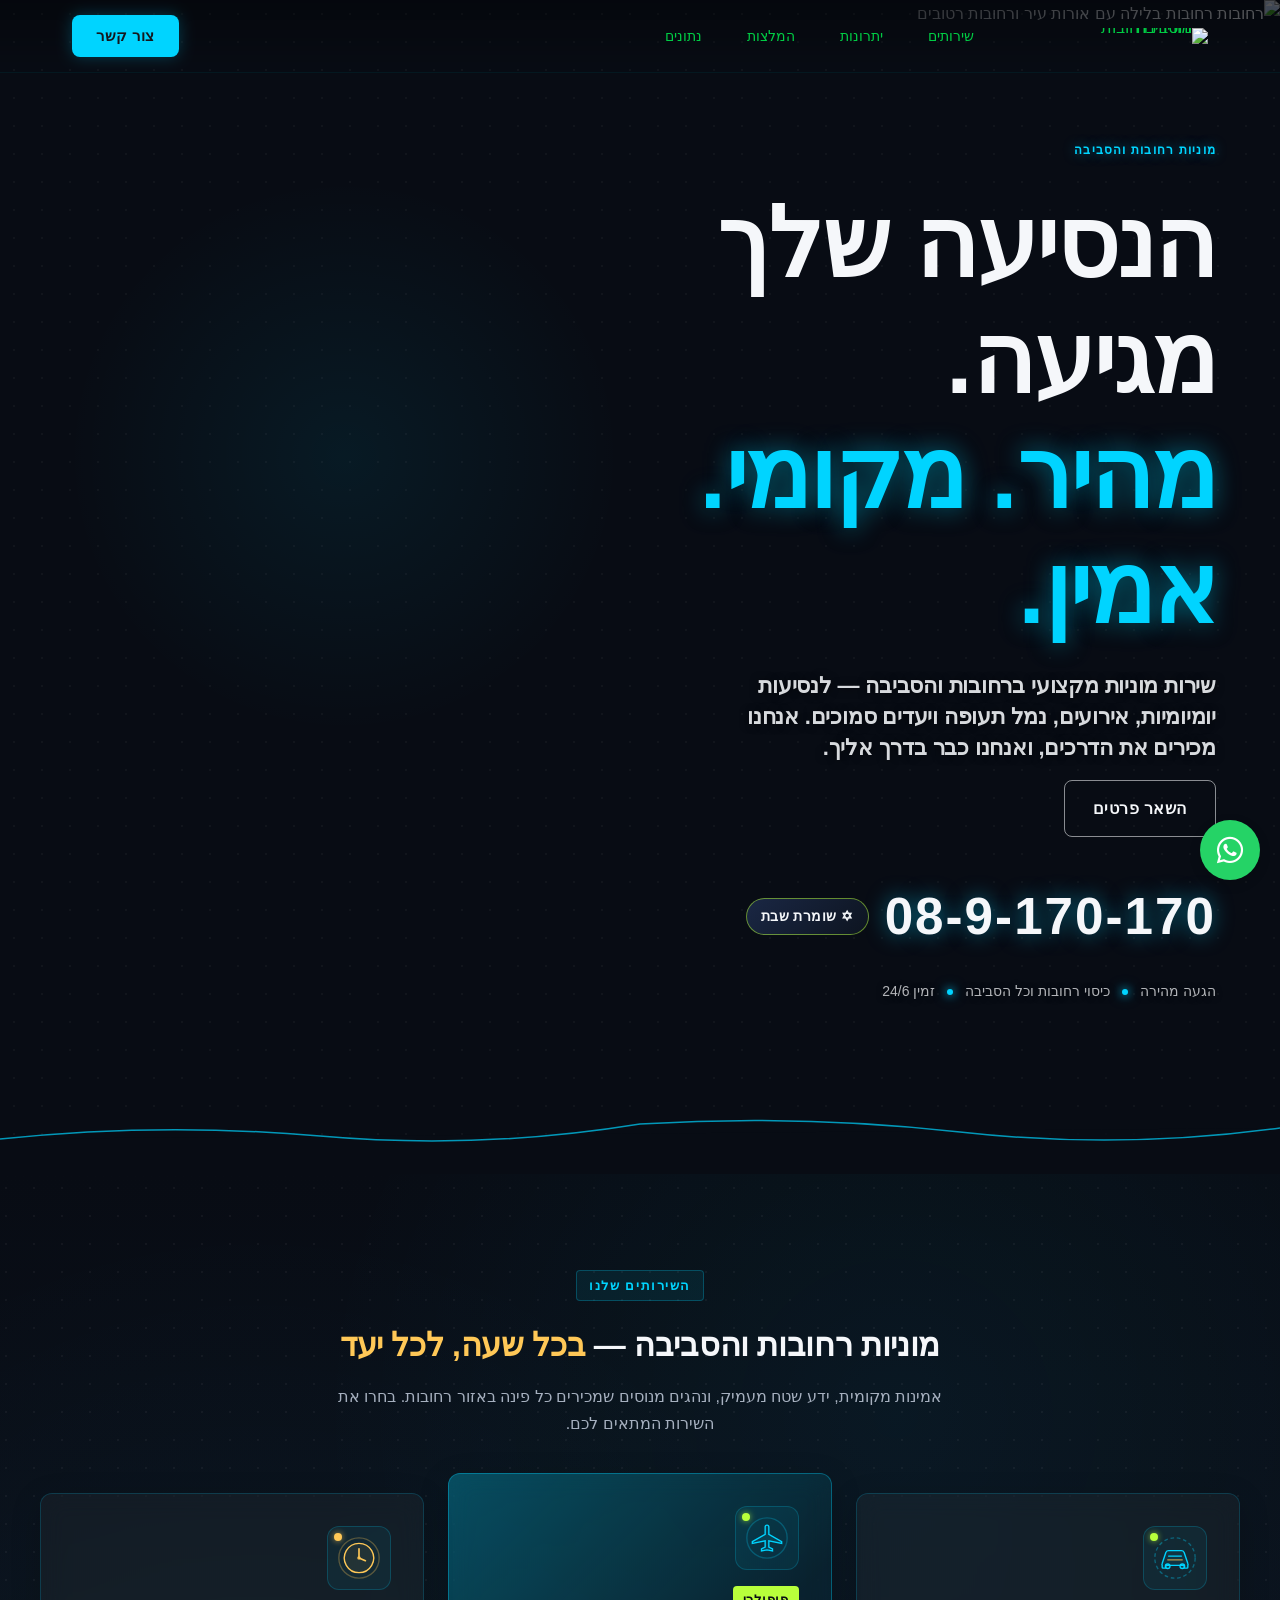
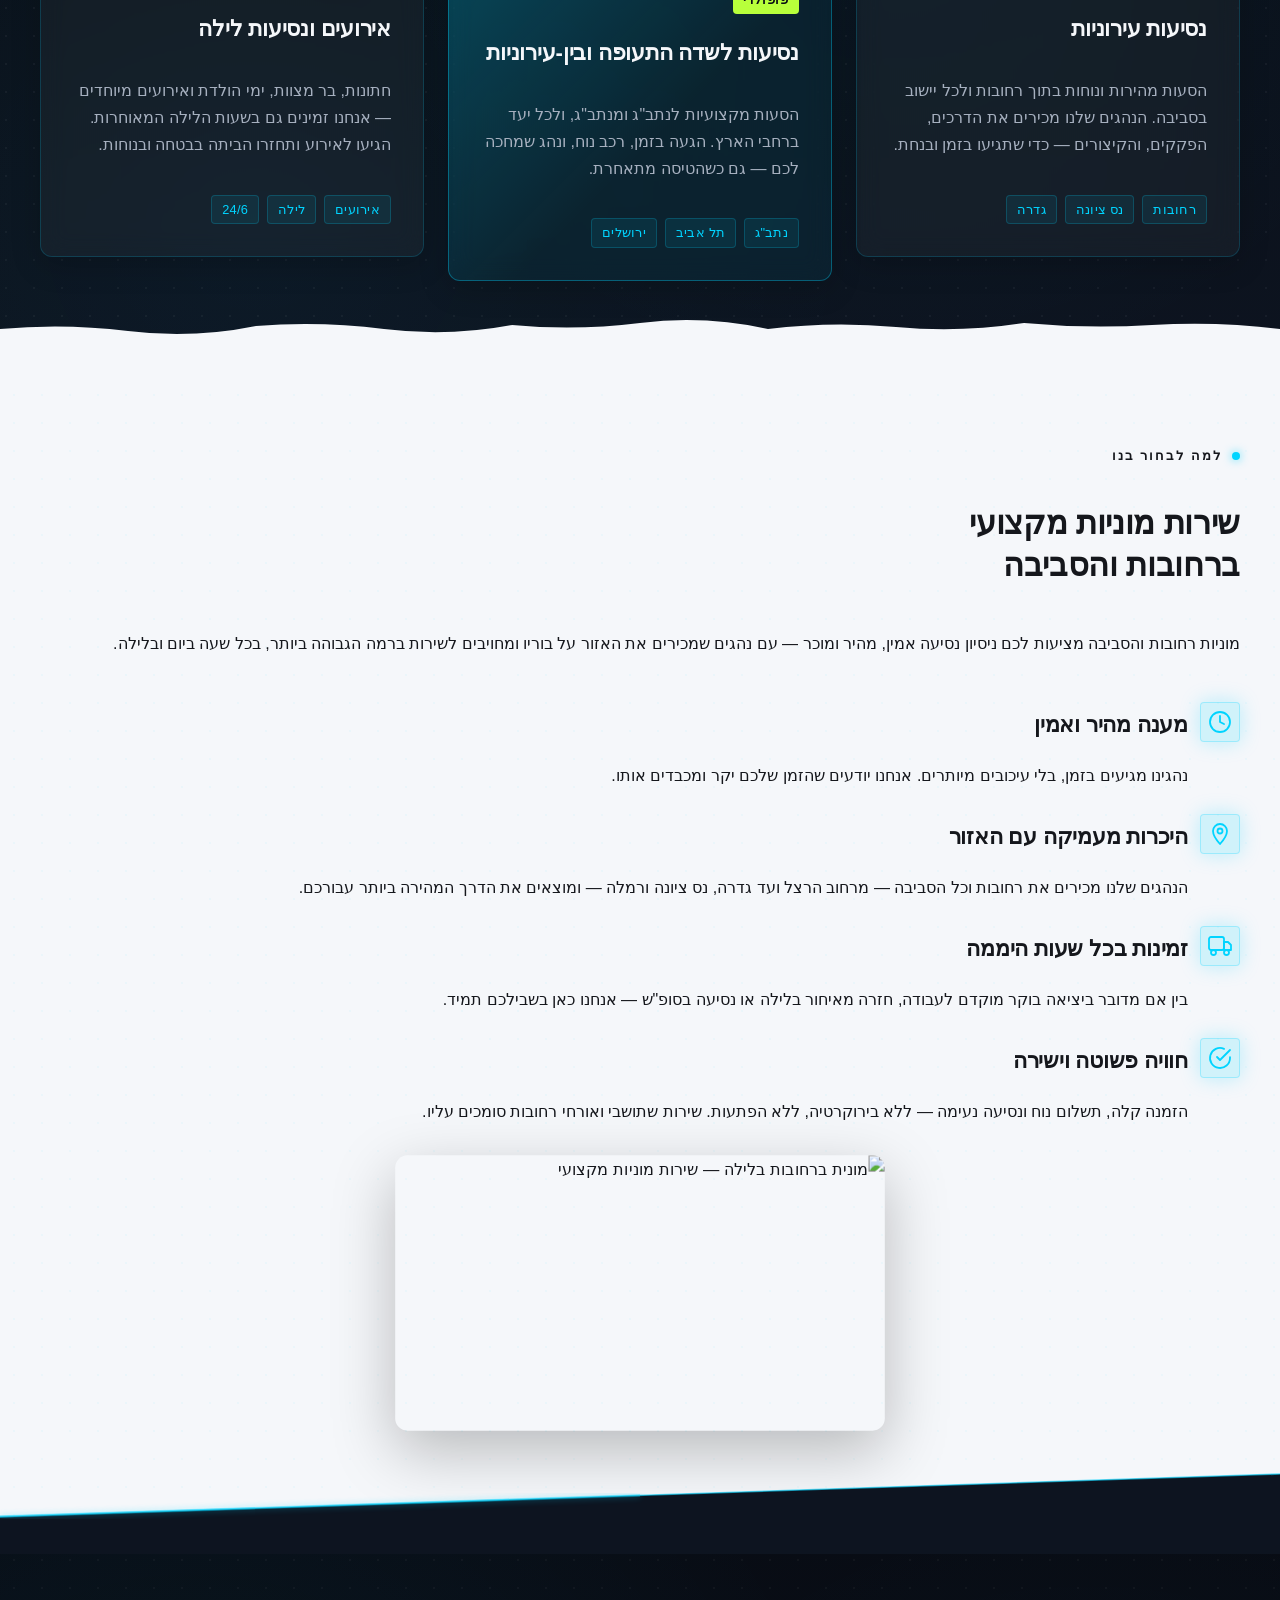
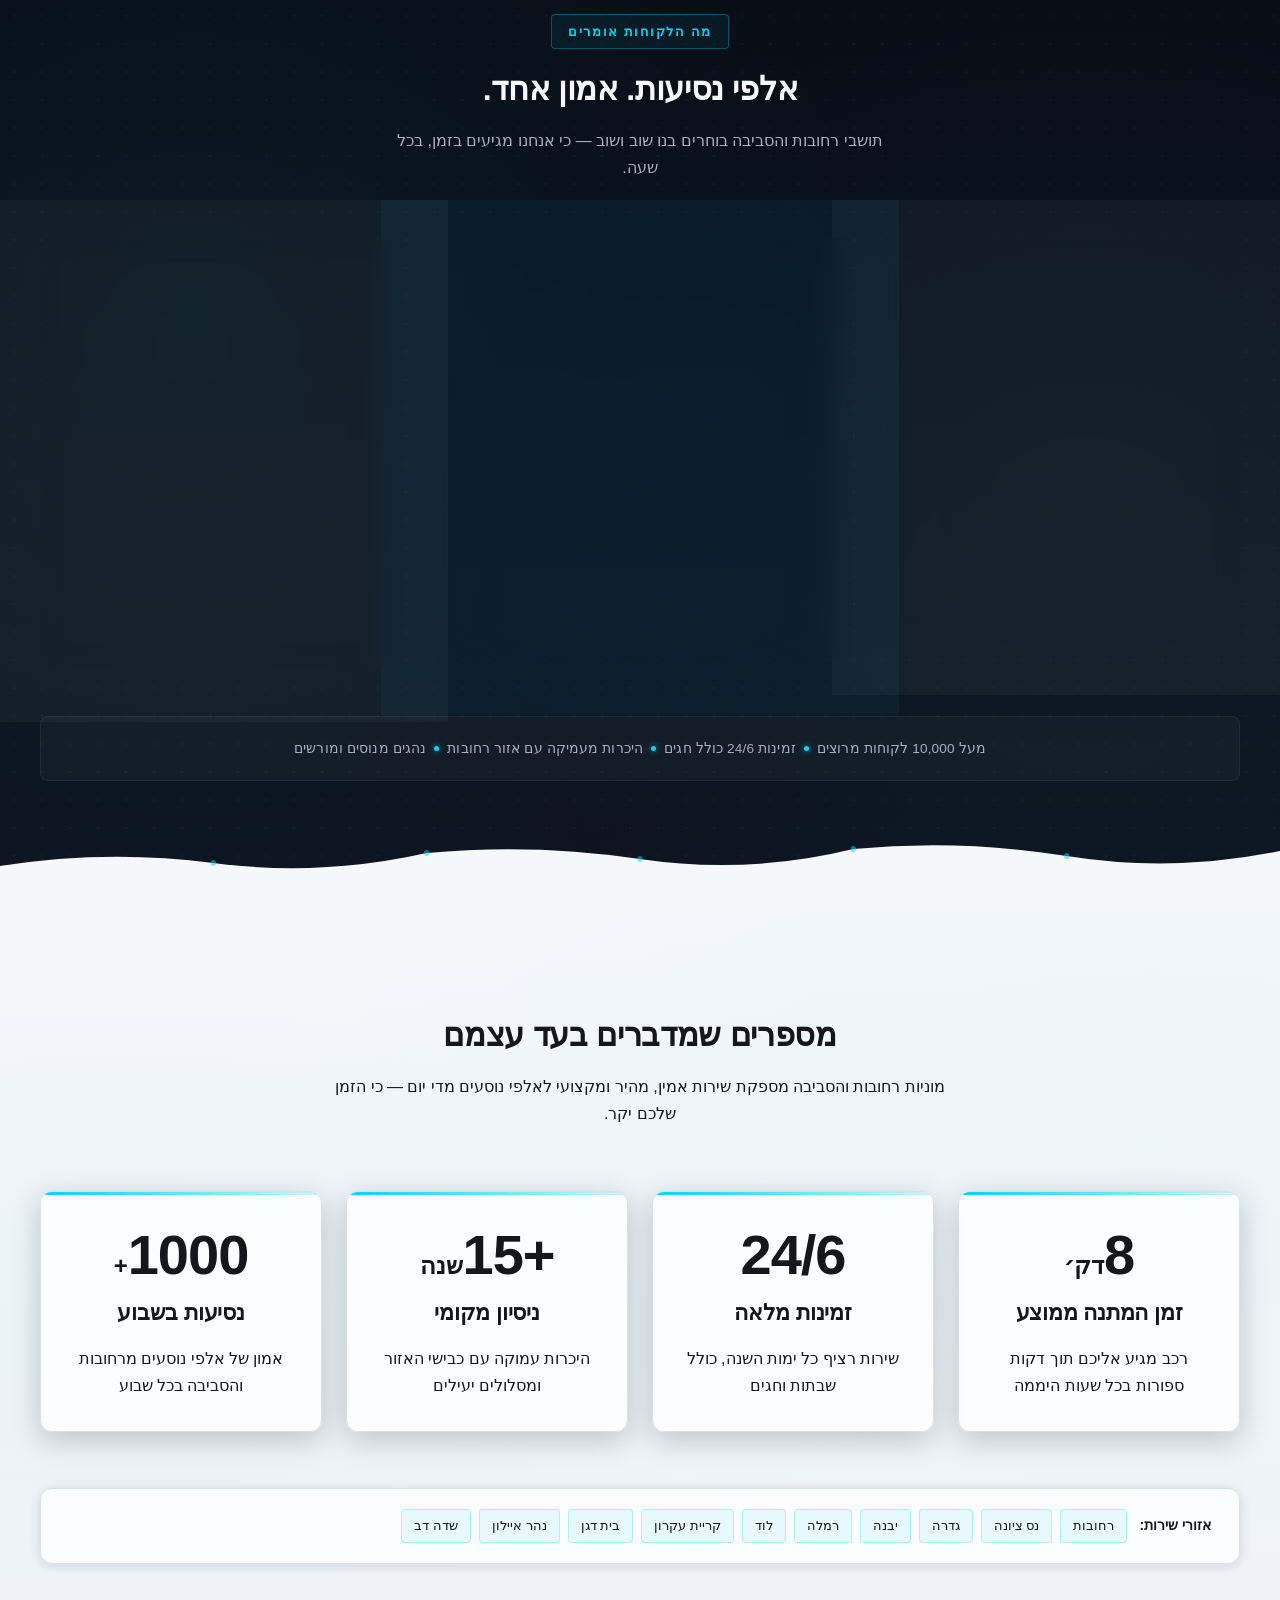
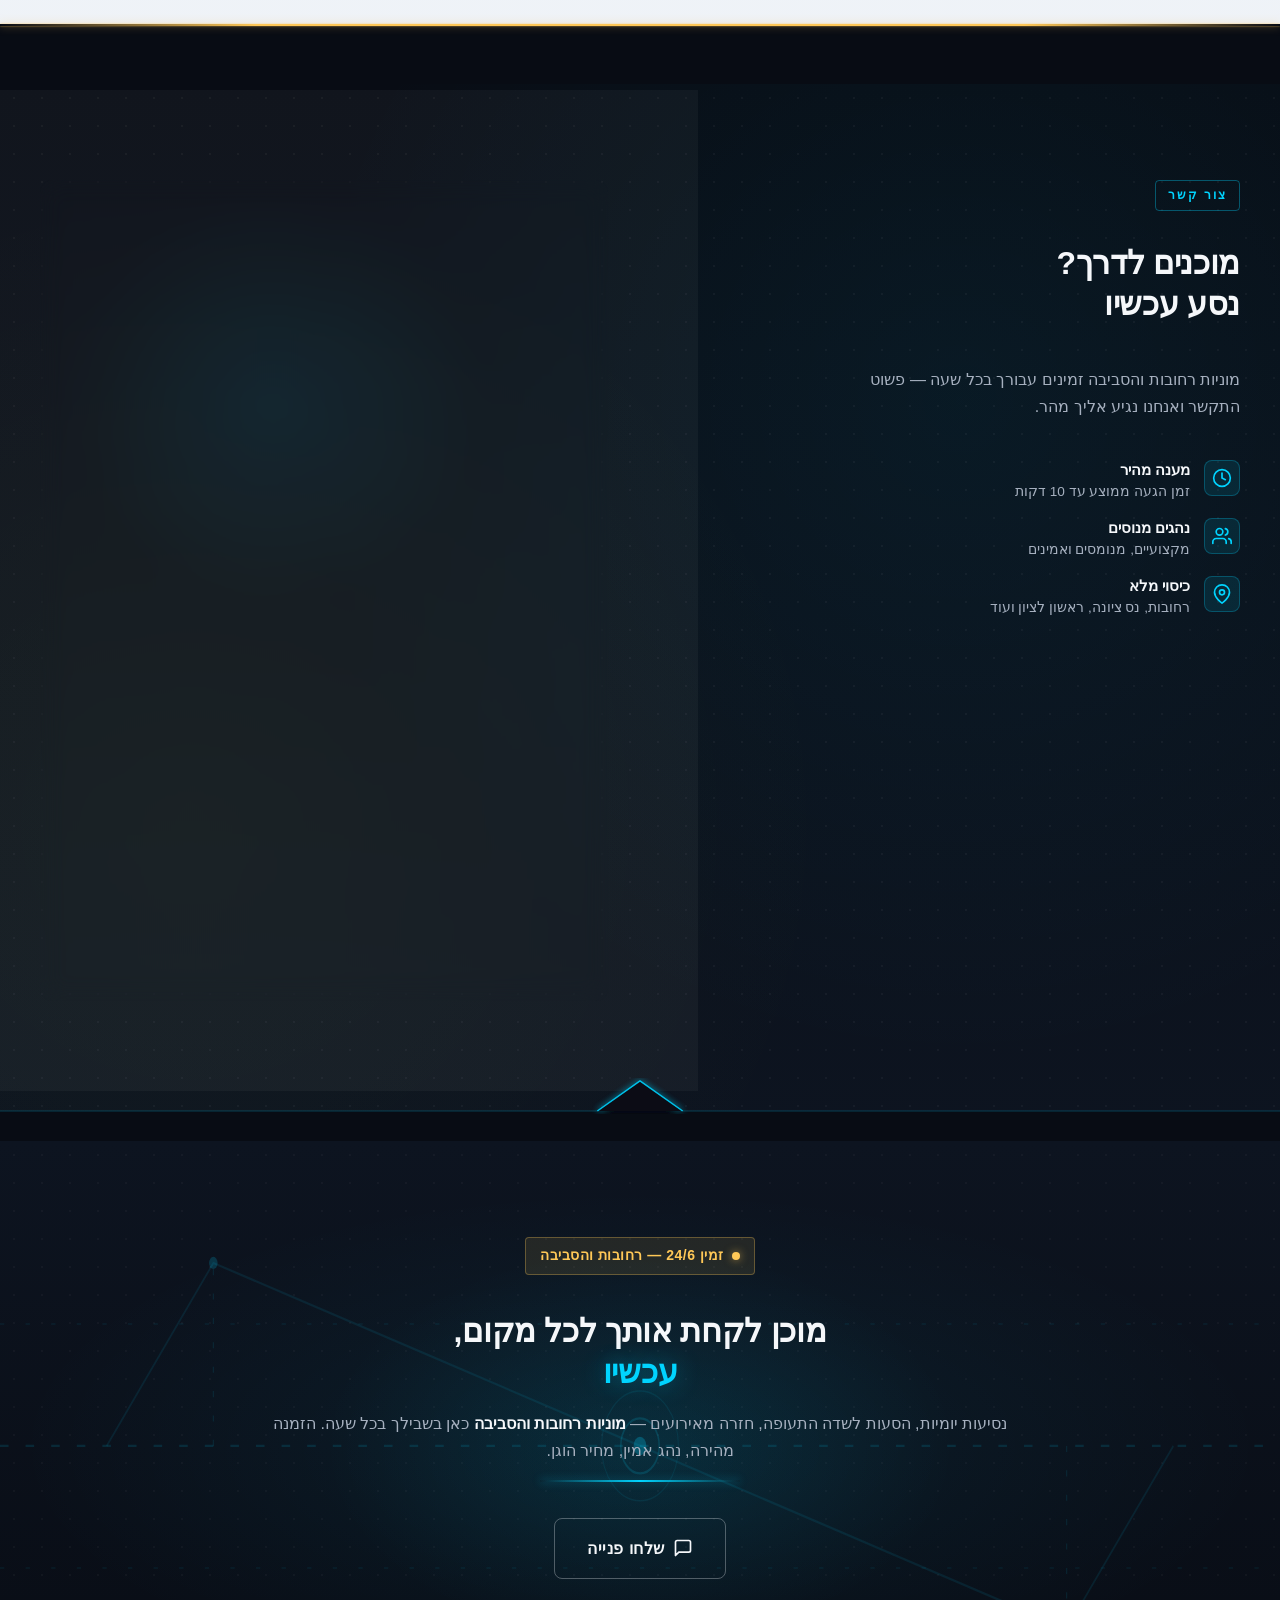
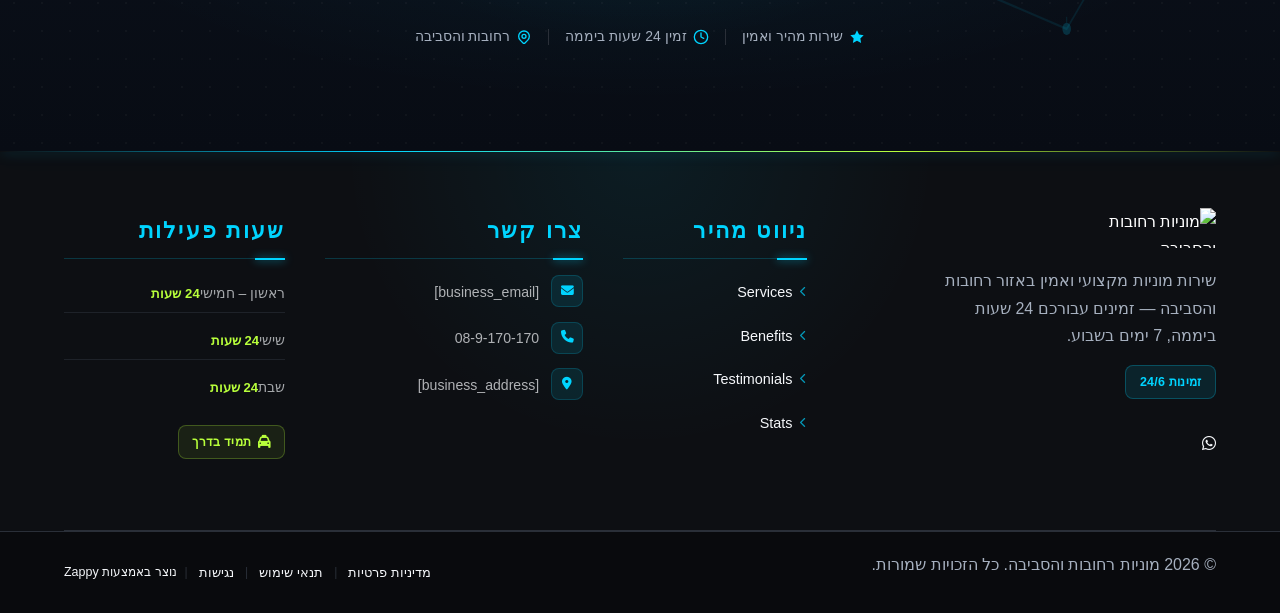
==== commit 9e79a9b7: "Background sync: Progressive GitHub Sync" ====
--- a/index.html
+++ b/index.html
@@ -315,7 +315,7 @@
 </head>
 <body>
 <a class="skip-link" href="#main">דלג לתוכן הראשי</a> <nav class="navbar" dir="rtl"> <button class="mobile-toggle" id="mobileToggle" aria-label="Menu"> <svg class="hamburger-icon" width="24" height="24" viewBox="0 0 24 24" fill="none"> <path d="M3 12h18M3 6h18M3 18h18" stroke="currentColor" stroke-width="2" stroke-linecap="round"></path> </svg> <svg class="close-icon" width="24" height="24" viewBox="0 0 24 24" fill="none" style="display: none;"> <path d="M18 6L6 18M6 6l12 12" stroke="currentColor" stroke-width="2" stroke-linecap="round"></path> </svg> </button> <button class="phone-header-btn" data-phone="089170170" aria-label="Call"> <svg width="20" height="20" viewBox="0 0 24 24" fill="currentColor"> <path d="M22 16.92v3a2 2 0 0 1-2.18 2 19.79 19.79 0 0 1-8.63-3.07 19.5 19.5 0 0 1-6-6 19.79 19.79 0 0 1-3.07-8.67A2 2 0 0 1 4.11 2h3a2 2 0 0 1 2 1.72 12.84 12.84 0 0 0 .7 2.81 2 2 0 0 1-.45 2.11L8.09 9.91a16 16 0 0 0 6 6l1.27-1.27a2 2 0 0 1 2.11-.45 12.84 12.84 0 0 0 2.81.7A2 2 0 0 1 22 16.92z"></path> </svg> </button> <div class="nav-container"> <div class="nav-right-group"><div class="nav-brand"> <a href="/" class="logo-link"><img class="logo" src="/assets/site-----image-1.webp" alt="מוניות רחובות והסביבה"></a> </div><ul class="nav-menu" id="navMenu"><li><a href="#services">שירותים</a></li><li><a href="#benefits">יתרונות</a></li><li><a href="#testimonials">המלצות</a></li><li><a href="#stats">נתונים</a></li></ul></div> <div class="nav-cta-container"> <a href="#contact" class="nav-cta-btn">צור קשר</a> </div> </div> </nav> <script> // Navbar Mobile Menu Toggle and Contrast Fix (function() { // Use 'load' event instead of 'DOMContentLoaded' to ensure we run AFTER all other scripts window.addEventListener('load', function() { // FIX MOBILE BUTTON CONTRAST // Detect navbar background color and apply contrasting color to mobile buttons const navbar = document.querySelector('.navbar, nav, header'); if (!navbar) { console.log('[Navbar] Navbar element not found'); return; } // DECLARE VARIABLES EARLY to avoid Temporal Dead Zone errors // These are used in multiple places below let mobileToggle = document.getElementById('mobileToggle') || document.querySelector('.mobile-toggle') || document.querySelector('.hamburger') || document.querySelector('.hamburger-menu') || document.querySelector('.menu-toggle') || document.querySelector('.burger-menu') || document.querySelector('[aria-label="Menu"]') || document.querySelector('[aria-label="תפריט"]'); const phoneBtn = document.querySelector('.phone-header-btn'); const computedStyle = window.getComputedStyle(navbar); let bgColor = computedStyle.backgroundColor; console.log('[Navbar] Initial navbar background:', bgColor); // Check if background is transparent or rgba with 0 alpha const isTransparent = bgColor === 'transparent' || bgColor === 'rgba(0, 0, 0, 0)' || (bgColor.startsWith('rgba') && bgColor.includes(', 0)')); if (isTransparent) { // Check for background-image or gradient const bgImage = computedStyle.backgroundImage; if (bgImage && bgImage !== 'none') { console.log('[Navbar] Navbar has background image/gradient, using dark text'); bgColor = 'rgb(240, 240, 240)'; // Assume light background } else { // Transparent navbar - check body background const bodyBg = window.getComputedStyle(document.body).backgroundColor; console.log('[Navbar] Navbar transparent, using body background:', bodyBg); bgColor = bodyBg; } } // Calculate luminance to determine if background is light or dark const rgb = bgColor.match(/\d+/g); if (rgb && rgb.length >= 3) { const r = parseInt(rgb[0]); const g = parseInt(rgb[1]); const b = parseInt(rgb[2]); const luminance = (0.299 * r + 0.587 * g + 0.114 * b) / 255; // Mobile button colors are set by Claude's AI-generated CSS (same as .nav-menu a) // No dynamic color overrides needed - colors come from the generated navbar CSS console.log('[Navbar] Mobile button colors preserved from Claude CSS (luminance:', luminance.toFixed(2) + ')'); // FIX ICON SIZES - Ensure SVGs are properly sized and visible // INJECT CRITICAL CSS TO OVERRIDE ANY CONFLICTING RULES const criticalCSS = document.createElement('style'); criticalCSS.id = 'zappy-mobile-nav-fix'; const htmlLang = document.documentElement.lang || 'en'; const htmlDir = document.documentElement.dir || 'ltr'; // Check both dir attribute AND lang for RTL detection // dir="rtl" is the most reliable indicator const isRTL = htmlDir === 'rtl' || htmlLang === 'he' || htmlLang === 'ar'; criticalCSS.textContent = ` /* Hide mobile buttons on desktop, show only on mobile */ @media (min-width: 769px) { .mobile-toggle, .phone-header-btn { display: none !important; } } /* Show and position mobile buttons correctly on mobile */ @media (max-width: 768px) { .navbar, nav.navbar { min-height: 70px !important; } .mobile-toggle, .phone-header-btn { position: absolute !important; top: 0 !important; bottom: 0 !important; margin-top: auto !important; margin-bottom: auto !important; transform: none !important; z-index: 1001 !important; display: flex !important; align-items: center !important; justify-content: center !important; width: 36px !important; height: 36px !important; border-radius: 50% !important; border: none !important; cursor: pointer !important; padding: 6px !important; background: none !important; color: var(--nav-text, var(--text-light)) !important; touch-action: manipulation !important; -webkit-tap-highlight-color: transparent !important; } html[data-zappy-site-type="ecommerce"] .phone-header-btn, body[data-zappy-site-type="ecommerce"] .phone-header-btn, html[data-zappy-site-type="ecommerce"] header .phone-header-btn, html[data-zappy-site-type="ecommerce"] nav .phone-header-btn { display: none !important; visibility: hidden !important; width: 0 !important; height: 0 !important; min-width: 0 !important; overflow: hidden !important; } /* LTR positioning (default): hamburger LEFT, phone RIGHT */ html:not([dir="rtl"]):not([lang="he"]):not([lang="ar"]) .mobile-toggle, html[dir="ltr"] .mobile-toggle { left: 12px !important; right: auto !important; } html:not([dir="rtl"]):not([lang="he"]):not([lang="ar"]) .phone-header-btn, html[dir="ltr"] .phone-header-btn { right: 12px !important; left: auto !important; } /* RTL positioning: hamburger RIGHT, phone LEFT */ html[dir="rtl"] .mobile-toggle, html[lang="he"] .mobile-toggle, html[lang="ar"] .mobile-toggle { right: 12px !important; left: auto !important; } html[dir="rtl"] .phone-header-btn, html[lang="he"] .phone-header-btn, html[lang="ar"] .phone-header-btn { left: 12px !important; right: auto !important; } /* CRITICAL: Ensure nav-container has min-height on mobile */ /* All children are positioned absolutely/fixed on mobile, so height:auto collapses to 0 */ .nav-container { min-height: 70px !important; position: relative !important; } /* Ensure SVG icons are properly sized and inherit color */ .mobile-toggle svg, .phone-header-btn svg { width: 24px !important; height: 24px !important; /* Don't force display - let JavaScript control hamburger/close toggle */ } /* Reset nav-cta-container on mobile - remove desktop box-shadow/padding */ /* that creates a visible ghost box when CTA button is hidden */ .nav-cta-container { box-shadow: none !important; padding: 0 !important; } /* Hide nav-cta-container entirely on mobile when there's no lang-switcher */ /* (only the CTA button is inside, and it's hidden on mobile) */ .nav-cta-container:not(:has(.lang-switcher)) { display: none !important; } /* CRITICAL: Prevent hero image fade gradient from bleeding over headline text */ /* The .image-fade-gradient has bottom: -30px (extends below parent) */ /* On mobile stacked layout, this overlaps the h1 text below the image */ .hero-image-column { overflow: hidden !important; } .image-fade-gradient { bottom: 0 !important; } /* Hide desktop language switcher on mobile - hamburger menu handles it */ /* High specificity to override stored CSS */ .lang-switcher, .nav-cta-container .lang-switcher, .nav-container .lang-switcher, .navbar .lang-switcher, .navbar .nav-cta-container .lang-switcher { display: none !important; } } `; // Remove existing fix if present and inject new one const existing = document.getElementById('zappy-mobile-nav-fix'); if (existing) existing.remove(); document.head.appendChild(criticalCSS); console.log('[Navbar] Critical CSS injected for mobile nav positioning'); // ONLY apply inline positioning styles on mobile viewport // On desktop, the CSS handles hiding these buttons with display: none // Inline styles were breaking desktop layout by overriding CSS const isMobileViewport = window.innerWidth <= 768; if (mobileToggle) { // Icon sizing applies to all viewports for consistency const hamburgerIcon = mobileToggle.querySelector('.hamburger-icon'); const closeIcon = mobileToggle.querySelector('.close-icon'); if (hamburgerIcon) { hamburgerIcon.style.setProperty('width', '24px', 'important'); hamburgerIcon.style.setProperty('height', '24px', 'important'); hamburgerIcon.style.setProperty('display', 'block', 'important'); // Show hamburger by default } if (closeIcon) { closeIcon.style.setProperty('width', '24px', 'important'); closeIcon.style.setProperty('height', '24px', 'important'); closeIcon.style.setProperty('display', 'none', 'important'); // Hide close icon by default } // ONLY set positioning inline styles on mobile if (isMobileViewport) { mobileToggle.style.setProperty('position', 'absolute', 'important'); mobileToggle.style.setProperty('top', '0', 'important'); mobileToggle.style.setProperty('bottom', '0', 'important'); mobileToggle.style.setProperty('margin-top', 'auto', 'important'); mobileToggle.style.setProperty('margin-bottom', 'auto', 'important'); mobileToggle.style.setProperty('transform', 'none', 'important'); mobileToggle.style.setProperty('z-index', '1001', 'important'); // Clear any inline left/right so CSS can take over based on html[dir] mobileToggle.style.removeProperty('left'); mobileToggle.style.removeProperty('right'); console.log('[Navbar] Mobile toggle positioning applied (mobile viewport)'); } else { // On desktop, clear any positioning styles to let CSS handle it mobileToggle.style.removeProperty('position'); mobileToggle.style.removeProperty('top'); mobileToggle.style.removeProperty('transform'); mobileToggle.style.removeProperty('z-index'); mobileToggle.style.removeProperty('left'); mobileToggle.style.removeProperty('right'); console.log('[Navbar] Desktop viewport - cleared mobile toggle inline positioning'); } } if (phoneBtn) { // Icon sizing applies to all viewports const phoneIcon = phoneBtn.querySelector('svg'); if (phoneIcon) { phoneIcon.style.width = '24px'; phoneIcon.style.height = '24px'; phoneIcon.setAttribute('width', '24'); phoneIcon.setAttribute('height', '24'); } // ONLY set positioning inline styles on mobile if (isMobileViewport) { phoneBtn.style.setProperty('position', 'absolute', 'important'); phoneBtn.style.setProperty('top', '0', 'important'); phoneBtn.style.setProperty('bottom', '0', 'important'); phoneBtn.style.setProperty('margin-top', 'auto', 'important'); phoneBtn.style.setProperty('margin-bottom', 'auto', 'important'); phoneBtn.style.setProperty('transform', 'none', 'important'); phoneBtn.style.setProperty('z-index', '1001', 'important'); // Clear any inline left/right so CSS can take over based on html[dir] phoneBtn.style.removeProperty('left'); phoneBtn.style.removeProperty('right'); console.log('[Navbar] Phone button positioning applied (mobile viewport)'); } else { // On desktop, clear any positioning styles to let CSS handle it phoneBtn.style.removeProperty('position'); phoneBtn.style.removeProperty('top'); phoneBtn.style.removeProperty('transform'); phoneBtn.style.removeProperty('z-index'); phoneBtn.style.removeProperty('left'); phoneBtn.style.removeProperty('right'); console.log('[Navbar] Desktop viewport - cleared phone button inline positioning'); } } } else { console.log('[Navbar] Could not parse background color:', bgColor); } // MOBILE MENU TOGGLE // Re-query in case DOM changed (mobileToggle already declared at top of function) mobileToggle = document.getElementById('mobileToggle') || document.querySelector('.mobile-toggle') || document.querySelector('.hamburger') || document.querySelector('.hamburger-menu') || document.querySelector('.menu-toggle') || document.querySelector('.burger-menu') || document.querySelector('[aria-label="Menu"]') || document.querySelector('[aria-label="תפריט"]'); // EXPANDED SEARCH: Find nav menu by ID or class const navMenu = document.getElementById('navMenu') || document.querySelector('.nav-menu') || document.querySelector('.nav-links') || document.querySelector('nav ul:not(.submenu)'); if (!mobileToggle || !navMenu) { console.log('[Navbar] Mobile toggle or menu not found:', { toggle: !!mobileToggle, menu: !!navMenu }); return; } // Ensure navMenu has ID for CSS targeting if (!navMenu.id) { navMenu.id = 'navMenu'; } console.log('[Navbar] Initializing mobile menu...'); // Remove any existing event listeners by cloning the button const newToggle = mobileToggle.cloneNode(true); mobileToggle.parentNode.replaceChild(newToggle, mobileToggle); // Toggle menu handler (shared by click and touchend) function handleToggle(e) { e.preventDefault(); e.stopPropagation(); const hamburgerIcon = newToggle.querySelector('.hamburger-icon'); const closeIcon = newToggle.querySelector('.close-icon'); const isActive = navMenu.classList.contains('active'); if (isActive) { // Close menu navMenu.classList.remove('active'); if (hamburgerIcon) hamburgerIcon.style.setProperty('display', 'block', 'important'); if (closeIcon) closeIcon.style.setProperty('display', 'none', 'important'); document.body.style.overflow = ''; console.log('[Navbar] Menu closed'); } else { // Open menu navMenu.classList.add('active'); if (hamburgerIcon) hamburgerIcon.style.setProperty('display', 'none', 'important'); if (closeIcon) closeIcon.style.setProperty('display', 'block', 'important'); document.body.style.overflow = 'hidden'; console.log('[Navbar] Menu opened'); } } // Use click for desktop/emulation and touchend as iOS Safari fallback. // Prevent double-fire with a timestamp guard. var lastToggleTime = 0; function guardedToggle(e) { var now = Date.now(); if (now - lastToggleTime < 300) return; lastToggleTime = now; handleToggle(e); } newToggle.addEventListener('click', guardedToggle); newToggle.addEventListener('touchend', guardedToggle); // Close menu when clicking nav links (but NOT dropdown toggles) const navLinks = navMenu.querySelectorAll('a'); navLinks.forEach(function(link) { link.addEventListener('click', function() { // Don't close if it's a dropdown child (unless it's a real navigation link) if (this.getAttribute('href') === '#') return; const hamburgerIcon = newToggle.querySelector('.hamburger-icon'); const closeIcon = newToggle.querySelector('.close-icon'); navMenu.classList.remove('active'); if (hamburgerIcon) hamburgerIcon.style.setProperty('display', 'block', 'important'); if (closeIcon) closeIcon.style.setProperty('display', 'none', 'important'); document.body.style.overflow = ''; console.log('[Navbar] Menu closed (link clicked)'); }); }); // DROPDOWN MENU TOGGLE (for mobile and touch devices) var dropdownToggles = navMenu.querySelectorAll('.dropdown-toggle'); dropdownToggles.forEach(function(toggle) { toggle.addEventListener('click', function(e) { e.preventDefault(); e.stopPropagation(); var parent = this.closest('.nav-dropdown'); if (!parent) return; // Close other open dropdowns at the same level var siblings = parent.parentNode.querySelectorAll('.nav-dropdown.open'); siblings.forEach(function(sib) { if (sib !== parent) sib.classList.remove('open'); }); parent.classList.toggle('open'); console.log('[Navbar] Dropdown toggled:', parent.classList.contains('open') ? 'open' : 'closed'); }); }); // Close dropdowns when clicking outside document.addEventListener('click', function(e) { if (!e.target.closest('.nav-dropdown')) { var openDropdowns = document.querySelectorAll('.nav-dropdown.open'); openDropdowns.forEach(function(dd) { dd.classList.remove('open'); }); } }); console.log('[Navbar] Dropdown handlers initialized for ' + dropdownToggles.length + ' dropdowns'); // Phone button functionality (phoneBtn already declared at top of function) if (phoneBtn) { phoneBtn.addEventListener('click', function() { // Get phone number from placeholder in page or use default const phoneLinks = document.querySelectorAll('a[href^="tel:"]'); const phoneNumber = phoneLinks.length > 0 ? phoneLinks[0].getAttribute('href').replace('tel:', '') : '08-9-170-170'; window.location.href = 'tel:' + phoneNumber; console.log('[Navbar] Phone button clicked'); }); } console.log('[Navbar] Mobile menu initialized successfully'); // WhatsApp button visibility is now controlled via CSS (siteSettings). // No JS-based desktop hiding — the button is visible on both mobile and desktop by default. }); })(); </script> <main id="main"> <section data-band-index="0" id="hero" class="index-hero-section" data-layout-spec="בית-hero" dir="rtl" data-hero-type="fullscreen-scrim"> <!-- Background Image --> <div class="index-hero-bg"> <img loading="eager" fetchpriority="high" data-hero-bg="true" data-placeholder="index-hero-image-1" data-context="Cinematic night-time street-level view of Rehovot city streets, Israel. Wet asphalt reflecting city lights and neon signs in cyan and amber. Blurred taxi cab headlights in motion on a main boulevard. Urban skyline with glowing building windows in the background. Moody, premium, nocturnal atmosphere with deep blue-black tones and electric cyan light trails. Photorealistic, high resolution, wide-angle lens." width="1920" height="1080" src="/assets/site-index-hero-image-1.webp" alt="רחובות רחובות בלילה עם אורות עיר ורחובות רטובים"> </div> <!-- Scrim Overlay --> <div class="index-hero-scrim" aria-hidden="true"></div> <!-- Radial Glow Decoration --> <div class="index-hero-glow-decoration" aria-hidden="true"></div> <!-- Dot Grid Decoration --> <div class="index-hero-dot-grid" aria-hidden="true"></div> <!-- Content --> <div class="index-hero-container"> <div class="index-hero-content"> <!-- Label / Eyebrow --> <span class="index-hero-eyebrow">מוניות רחובות והסביבה</span> <!-- H1 --> <h1 class="index-hero-headline">הנסיעה שלך מגיעה.<br><span class="index-hero-headline-accent">מהיר. מקומי. אמין.</span></h1> <!-- Subtitle H3 --> <h3 class="index-hero-subtitle">שירות מוניות מקצועי ברחובות והסביבה — לנסיעות יומיומיות, אירועים, נמל תעופה ויעדים סמוכים. אנחנו מכירים את הדרכים, ואנחנו כבר בדרך אליך.</h3> <!-- CTAs --> <div class="index-hero-ctas"> <a href="#contact" class="index-hero-btn-secondary">השאר פרטים</a> </div> <!-- Trust Cues --> <div class="index-hero-phone-block">
-						<a href="tel:0891701700" class="index-hero-phone-number">08-9-170-170</a>
+						<a href="tel:089170170" class="index-hero-phone-number">08-9-170-170</a>
 						<span class="index-hero-shabbat-badge">✡ שומרת שבת</span>
 					</div>
 					<div class="index-hero-trust">
@@ -324,7 +324,7 @@
 						<span class="index-hero-trust-item">כיסוי רחובות וכל הסביבה</span>
 						<span class="index-hero-trust-dot" aria-hidden="true"></span>
 						<span class="index-hero-trust-item">זמין 24/6</span>
-					</div> </div> </div> <!-- Bottom Route-Line Divider --> <div class="index-hero-divider-wrapper"> <svg data-no-icon-edit="true" aria-hidden="true" viewBox="0 0 1440 90" preserveAspectRatio="none" xmlns="http://www.w3.org/2000/svg"> <!-- Dark fill at bottom --> <path d="M0,90 L0,55 Q180,38 360,52 T720,40 Q900,30 1080,48 T1440,44 L1440,90 Z" fill="#080C14"></path> <!-- Cyan route line --> <path d="M0,55 Q180,38 360,52 T720,40 Q900,30 1080,48 T1440,44" fill="#080C14" stroke="#00D4FF" stroke-width="1.5" opacity="0.7"></path> </svg> </div> </section> <section data-band-index="1" id="services" class="index-services-section" data-layout-spec="בית-services" dir="rtl"> <!-- Dot-grid decorative overlay --> <div class="index-services-section__dot-grid" aria-hidden="true"></div> <!-- Section intro --> <div class="index-services-section__container"> <div class="index-services-section__intro"> <span class="index-services-section__label">השירותים שלנו</span> <h2 class="index-services-section__heading">מוניות רחובות והסביבה — <em>בכל שעה, לכל יעד</em></h2> <p class="index-services-section__subtext">אמינות מקומית, ידע שטח מעמיק, ונהגים מנוסים שמכירים כל פינה באזור רחובות. בחרו את השירות המתאים לכם.</p> </div> <!-- Cards grid --> <div class="index-services-section__grid"> <!-- Card 1: Local city rides --> <article class="index-services-section__card"> <div class="index-services-section__card-icon-wrap"> <svg data-element-type="icon" data-icon-type="svg" xmlns="http://www.w3.org/2000/svg" viewBox="0 0 48 48" width="44" height="44" fill="none" aria-hidden="true"> <circle cx="24" cy="24" r="22" stroke="var(--primary)" stroke-width="1.5" stroke-dasharray="4 3" opacity="0.35"></circle> <path d="M10 30 L14 18 Q15 16 17 16 L31 16 Q33 16 34 18 L38 30 Q38.5 31 38 32 L38 34 Q38 35 37 35 L35 35 Q34 35 34 34 L34 32 L14 32 L14 34 Q14 35 13 35 L11 35 Q10 35 10 34 L10 32 Q9.5 31 10 30Z" stroke="var(--primary)" stroke-width="1.5" fill="rgba(0,212,255,0.07)"></path> <circle cx="16" cy="33" r="2.5" stroke="var(--primary)" stroke-width="1.5" fill="rgba(0,212,255,0.12)"></circle> <circle cx="32" cy="33" r="2.5" stroke="var(--primary)" stroke-width="1.5" fill="rgba(0,212,255,0.12)"></circle> <path d="M17 22 L31 22" stroke="var(--primary)" stroke-width="1.2" stroke-linecap="round"></path> <path d="M16 26 L32 26" stroke="var(--accent)" stroke-width="1.2" stroke-linecap="round" opacity="0.7"></path> </svg> <span class="index-services-section__availability-dot" aria-hidden="true"></span> </div> <h3 class="index-services-section__card-title">נסיעות עירוניות</h3> <p class="index-services-section__card-text">הסעות מהירות ונוחות בתוך רחובות ולכל יישוב בסביבה. הנהגים שלנו מכירים את הדרכים, הפקקים, והקיצורים — כדי שתגיעו בזמן ובנחת.</p> <div class="index-services-section__card-footer"> <span class="index-services-section__tag">רחובות</span> <span class="index-services-section__tag">נס ציונה</span> <span class="index-services-section__tag">גדרה</span> </div> </article> <!-- Card 2: Airport & intercity (offset upward) --> <article class="index-services-section__card index-services-section__card--featured"> <div class="index-services-section__card-icon-wrap"> <svg data-element-type="icon" data-icon-type="svg" xmlns="http://www.w3.org/2000/svg" viewBox="0 0 48 48" width="44" height="44" fill="none" aria-hidden="true"> <circle cx="24" cy="24" r="22" stroke="var(--primary)" stroke-width="1.5" opacity="0.25"></circle> <path d="M8 28 L22 20 L22 12 Q22 10 24 10 Q26 10 26 12 L26 20 L40 28 L40 30 L26 27 L26 34 L30 36 L30 38 L24 37 L18 38 L18 36 L22 34 L22 27 L8 30 Z" stroke="var(--primary)" stroke-width="1.5" fill="rgba(0,212,255,0.09)"></path> </svg> <span class="index-services-section__availability-dot" aria-hidden="true"></span> </div> <div class="index-services-section__card-badge">פופולרי</div> <h3 class="index-services-section__card-title">נסיעות לשדה התעופה ובין-עירוניות</h3> <p class="index-services-section__card-text">הסעות מקצועיות לנתב"ג ומנתב"ג, ולכל יעד ברחבי הארץ. הגעה בזמן, רכב נוח, ונהג שמחכה לכם — גם כשהטיסה מתאחרת.</p> <div class="index-services-section__card-footer"> <span class="index-services-section__tag">נתב"ג</span> <span class="index-services-section__tag">תל אביב</span> <span class="index-services-section__tag">ירושלים</span> </div> </article> <!-- Card 3: Events & late-night --> <article class="index-services-section__card"> <div class="index-services-section__card-icon-wrap"> <svg data-element-type="icon" data-icon-type="svg" xmlns="http://www.w3.org/2000/svg" viewBox="0 0 48 48" width="44" height="44" fill="none" aria-hidden="true"> <circle cx="24" cy="24" r="22" stroke="var(--accent)" stroke-width="1.5" opacity="0.3"></circle> <path d="M24 8 A16 16 0 1 1 23.99 8 Z" stroke="var(--accent)" stroke-width="1.5" fill="rgba(255,200,87,0.07)" stroke-linecap="round"></path> <path d="M24 14 L24 24 L31 27" stroke="var(--accent)" stroke-width="1.8" stroke-linecap="round" stroke-linejoin="round"></path> <circle cx="24" cy="24" r="2" fill="var(--accent)" opacity="0.8"></circle> </svg> <span class="index-services-section__availability-dot index-services-section__availability-dot--amber" aria-hidden="true"></span> </div> <h3 class="index-services-section__card-title">אירועים ונסיעות לילה</h3> <p class="index-services-section__card-text">חתונות, בר מצוות, ימי הולדת ואירועים מיוחדים — אנחנו זמינים גם בשעות הלילה המאוחרות. הגיעו לאירוע ותחזרו הביתה בבטחה ובנוחות.</p> <div class="index-services-section__card-footer"> <span class="index-services-section__tag">אירועים</span> <span class="index-services-section__tag">לילה</span> <span class="index-services-section__tag">24/7</span> </div> </article> </div> </div> <!-- Bottom divider: map-grid dissolve to lighter band --> <div class="index-services-section__divider-wrapper" aria-hidden="true"> <svg data-no-icon-edit="true" aria-hidden="true" viewBox="0 0 1200 80" preserveAspectRatio="none" xmlns="http://www.w3.org/2000/svg"> <defs> <linearGradient id="svcDividerGrad" x1="0" y1="0" x2="0" y2="1"> <stop offset="0%" stop-color="transparent"></stop> <stop offset="100%" stop-color="var(--bg-light)"></stop> </linearGradient> </defs> <path d="M0,80 L0,28 Q60,22 120,30 T240,25 Q300,20 360,28 T480,24 Q540,30 600,22 T720,28 Q780,20 840,26 T960,22 Q1020,28 1080,24 T1200,28 L1200,80 Z" fill="var(--bg-light)"></path> </svg> </div> </section> <section data-band-index="2" id="benefits" class="index-benefits-section" data-layout-spec="בית-benefits" dir="rtl"> <!-- Dot grid decoration --> <div class="index-benefits-dot-grid" aria-hidden="true"></div> <div class="index-benefits-container"> <!-- Content Column (START = RIGHT in RTL) --> <div class="index-benefits-content"> <div class="index-benefits-label"> <span class="index-benefits-label-dot"></span> <span>למה לבחור בנו</span> </div> <h2 class="index-benefits-heading">שירות מוניות מקצועי<br><span class="index-benefits-heading-accent">ברחובות והסביבה</span></h2> <p class="index-benefits-intro">מוניות רחובות והסביבה מציעות לכם ניסיון נסיעה אמין, מהיר ומוכר — עם נהגים שמכירים את האזור על בוריו ומחויבים לשירות ברמה הגבוהה ביותר, בכל שעה ביום ובלילה.</p> <ul class="index-benefits-list"> <li class="index-benefits-item"> <div class="index-benefits-icon-wrap"> <svg data-element-type="icon" data-icon-type="svg" xmlns="http://www.w3.org/2000/svg" width="24" height="24" viewBox="0 0 24 24" fill="none" stroke="currentColor" stroke-width="1.8" stroke-linecap="round" stroke-linejoin="round" aria-hidden="true"> <circle cx="12" cy="12" r="10"></circle> <polyline points="12 6 12 12 16 14"></polyline> </svg> </div> <div class="index-benefits-item-content"> <h3 class="index-benefits-item-title">מענה מהיר ואמין</h3> <p class="index-benefits-item-desc">נהגינו מגיעים בזמן, בלי עיכובים מיותרים. אנחנו יודעים שהזמן שלכם יקר ומכבדים אותו.</p> </div> </li> <li class="index-benefits-item"> <div class="index-benefits-icon-wrap"> <svg data-element-type="icon" data-icon-type="svg" xmlns="http://www.w3.org/2000/svg" width="24" height="24" viewBox="0 0 24 24" fill="none" stroke="currentColor" stroke-width="1.8" stroke-linecap="round" stroke-linejoin="round" aria-hidden="true"> <path d="M12 2C8.13 2 5 5.13 5 9c0 5.25 7 13 7 13s7-7.75 7-13c0-3.87-3.13-7-7-7z"></path> <circle cx="12" cy="9" r="2.5"></circle> </svg> </div> <div class="index-benefits-item-content"> <h3 class="index-benefits-item-title">היכרות מעמיקה עם האזור</h3> <p class="index-benefits-item-desc">הנהגים שלנו מכירים את רחובות וכל הסביבה — מרחוב הרצל ועד גדרה, נס ציונה ורמלה — ומוצאים את הדרך המהירה ביותר עבורכם.</p> </div> </li> <li class="index-benefits-item"> <div class="index-benefits-icon-wrap"> <svg data-element-type="icon" data-icon-type="svg" xmlns="http://www.w3.org/2000/svg" width="24" height="24" viewBox="0 0 24 24" fill="none" stroke="currentColor" stroke-width="1.8" stroke-linecap="round" stroke-linejoin="round" aria-hidden="true"> <rect x="1" y="3" width="15" height="13" rx="2"></rect> <path d="M16 8h4l3 3v5h-7V8z"></path> <circle cx="5.5" cy="18.5" r="2.5"></circle> <circle cx="18.5" cy="18.5" r="2.5"></circle> </svg> </div> <div class="index-benefits-item-content"> <h3 class="index-benefits-item-title">זמינות בכל שעות היממה</h3> <p class="index-benefits-item-desc">בין אם מדובר ביציאה בוקר מוקדם לעבודה, חזרה מאיחור בלילה או נסיעה בסופ"ש — אנחנו כאן בשבילכם תמיד.</p> </div> </li> <li class="index-benefits-item"> <div class="index-benefits-icon-wrap"> <svg data-element-type="icon" data-icon-type="svg" xmlns="http://www.w3.org/2000/svg" width="24" height="24" viewBox="0 0 24 24" fill="none" stroke="currentColor" stroke-width="1.8" stroke-linecap="round" stroke-linejoin="round" aria-hidden="true"> <path d="M22 11.08V12a10 10 0 1 1-5.93-9.14"></path> <polyline points="22 4 12 14.01 9 11.01"></polyline> </svg> </div> <div class="index-benefits-item-content"> <h3 class="index-benefits-item-title">חוויה פשוטה וישירה</h3> <p class="index-benefits-item-desc">הזמנה קלה, תשלום נוח ונסיעה נעימה — ללא בירוקרטיה, ללא הפתעות. שירות שתושבי ואורחי רחובות סומכים עליו.</p> </div> </li> </ul> </div> <!-- Image Column (END = Left in RTL) --> <div class="index-benefits-image-col"> <div class="index-benefits-image-frame"> <img loading="lazy" decoding="async" data-placeholder="index-benefits-image-1" data-context="A cinematic nighttime photo of a yellow Israeli taxi cab parked on a quiet urban street in Rehovot, Israel. Wet asphalt reflecting streetlights and neon signs, creating a moody atmospheric glow. The taxi is clean and professional, shot from a slightly low angle to emphasize the vehicle. Background shows local Israeli storefronts with Hebrew signage, palm trees, and urban street lighting creating warm amber and cool cyan light trails. Photography style: sharp, documentary, premium editorial quality." width="600" height="750" src="/assets/site-index-benefits-image-1.webp" alt="מונית ברחובות בלילה — שירות מוניות מקצועי" class="index-benefits-photo"> <!-- Translucent backplate --> <div class="index-benefits-backplate" aria-hidden="true"></div> <!-- Cyan accent line --> <div class="index-benefits-image-accent" aria-hidden="true"></div> </div> </div> </div> <!-- Bottom angular divider transitioning to dark testimonial section --> <div class="index-benefits-divider-wrapper" aria-hidden="true"> <svg data-no-icon-edit="true" aria-hidden="true" viewBox="0 0 1200 90" preserveAspectRatio="none" xmlns="http://www.w3.org/2000/svg"> <path d="M0,90 L0,55 L1200,15 L1200,90 Z" fill="#0D1420"></path> <line x1="0" y1="55" x2="1200" y2="15" stroke="var(--primary)" stroke-width="1.5" opacity="0.6"></line> <defs> <filter id="ib-glow"> <feGaussianBlur stdDeviation="3" result="blur"></feGaussianBlur> <feMerge><feMergeNode in="blur"></feMergeNode><feMergeNode in="SourceGraphic"></feMergeNode></feMerge> </filter> </defs> <line x1="0" y1="55" x2="600" y2="35" stroke="var(--primary)" stroke-width="2.5" opacity="0.35" filter="url(#ib-glow)"></line> </svg> </div> </section> <section data-band-index="3" id="testimonials" class="index-testimonials-section" data-layout-spec="בית-testimonials" dir="rtl"> <!-- Dot grid decorative overlay --> <div class="its-dot-grid" aria-hidden="true"></div> <!-- Section intro --> <div class="its-container"> <div class="its-intro"> <span class="its-eyebrow">מה הלקוחות אומרים</span> <h2 class="its-heading">אלפי נסיעות. אמון אחד.</h2> <p class="its-subheading">תושבי רחובות והסביבה בוחרים בנו שוב ושוב — כי אנחנו מגיעים בזמן, בכל שעה.</p> </div> <!-- Testimonial grid --> <div class="its-grid"> <!-- Card 1 --> <article class="its-card its-card--side"> <div class="its-quote-icon" aria-hidden="true"> <svg data-element-type="icon" data-icon-type="svg" width="28" height="28" viewBox="0 0 28 28" fill="none" xmlns="http://www.w3.org/2000/svg"> <path d="M4 18C4 14 7 10 12 8L13.5 10.5C10.5 11.8 9 13.5 8.5 15.5C9 15.2 9.5 15 10.5 15C12.5 15 14 16.5 14 18.5C14 20.5 12.5 22 10 22C7 22 4 20 4 18ZM16 18C16 14 19 10 24 8L25.5 10.5C22.5 11.8 21 13.5 20.5 15.5C21 15.2 21.5 15 22.5 15C24.5 15 26 16.5 26 18.5C26 20.5 24.5 22 22 22C19 22 16 20 16 18Z" fill="currentColor" opacity="0.4"></path> </svg> </div> <blockquote class="its-quote"> <p>"הזמנתי מונית לנסיעה לשדה התעופה בשעה 4 בבוקר — הנהג הגיע בדיוק בזמן, אפילו קצת לפני. שירות מקצועי לחלוטין."</p> </blockquote> <footer class="its-card-footer"> <div class="its-stars" aria-label="דירוג 5 כוכבים"> <span>★★★★★</span> </div> <h3 class="its-name">דני לוי</h3> <span class="its-context">תושב רחובות</span> </footer> </article> <!-- Card 2 — center/featured --> <article class="its-card its-card--center"> <div class="its-card-glow" aria-hidden="true"></div> <div class="its-quote-icon" aria-hidden="true"> <svg data-element-type="icon" data-icon-type="svg" width="32" height="32" viewBox="0 0 28 28" fill="none" xmlns="http://www.w3.org/2000/svg"> <path d="M4 18C4 14 7 10 12 8L13.5 10.5C10.5 11.8 9 13.5 8.5 15.5C9 15.2 9.5 15 10.5 15C12.5 15 14 16.5 14 18.5C14 20.5 12.5 22 10 22C7 22 4 20 4 18ZM16 18C16 14 19 10 24 8L25.5 10.5C22.5 11.8 21 13.5 20.5 15.5C21 15.2 21.5 15 22.5 15C24.5 15 26 16.5 26 18.5C26 20.5 24.5 22 22 22C19 22 16 20 16 18Z" fill="currentColor" opacity="0.6"></path> </svg> </div> <blockquote class="its-quote its-quote--featured"> <p>"אני נוסעת כל יום לעבודה ברחובות. מוניות רחובות והסביבה הפכו לחלק קבוע מהשגרה שלי — תמיד אמינים, תמיד נעימים, תמיד בזמן."</p> </blockquote> <footer class="its-card-footer"> <div class="its-stars" aria-label="דירוג 5 כוכבים"> <span>★★★★★</span> </div> <h3 class="its-name">מיכל אברהם</h3> <span class="its-context">נוסעת יומיומית, נס ציונה</span> </footer> </article> <!-- Card 3 --> <article class="its-card its-card--side"> <div class="its-quote-icon" aria-hidden="true"> <svg data-element-type="icon" data-icon-type="svg" width="28" height="28" viewBox="0 0 28 28" fill="none" xmlns="http://www.w3.org/2000/svg"> <path d="M4 18C4 14 7 10 12 8L13.5 10.5C10.5 11.8 9 13.5 8.5 15.5C9 15.2 9.5 15 10.5 15C12.5 15 14 16.5 14 18.5C14 20.5 12.5 22 10 22C7 22 4 20 4 18ZM16 18C16 14 19 10 24 8L25.5 10.5C22.5 11.8 21 13.5 20.5 15.5C21 15.2 21.5 15 22.5 15C24.5 15 26 16.5 26 18.5C26 20.5 24.5 22 22 22C19 22 16 20 16 18Z" fill="currentColor" opacity="0.4"></path> </svg> </div> <blockquote class="its-quote"> <p>"אחרי אירוע חתונה בלילה מאוחר, הייתי צריכה הסעה בטוחה הביתה. הנהג היה מנומס, הרכב נקי, ושילמתי מחיר הוגן. ממליצה בחום!"</p> </blockquote> <footer class="its-card-footer"> <div class="its-stars" aria-label="דירוג 5 כוכבים"> <span>★★★★★</span> </div> <h3 class="its-name">רוני כהן</h3> <span class="its-context">אורחת אירוע, רחובות</span> </footer> </article> </div> <!-- Trust strip --> <div class="its-trust-strip" role="list"> <span role="listitem" class="its-trust-item">מעל 10,000 לקוחות מרוצים</span> <span class="its-trust-dot" aria-hidden="true"></span> <span role="listitem" class="its-trust-item">זמינות 24/6 כולל חגים</span> <span class="its-trust-dot" aria-hidden="true"></span> <span role="listitem" class="its-trust-item">היכרות מעמיקה עם אזור רחובות</span> <span class="its-trust-dot" aria-hidden="true"></span> <span role="listitem" class="its-trust-item">נהגים מנוסים ומורשים</span> </div> </div> <!-- Bottom wave divider --> <div class="its-divider-wrapper"> <svg data-no-icon-edit="true" aria-hidden="true" viewBox="0 0 1440 90" preserveAspectRatio="none" xmlns="http://www.w3.org/2000/svg"> <path d="M0,90 L0,45 Q120,28 240,42 T480,32 Q600,22 720,38 T960,28 Q1080,18 1200,35 T1440,30 L1440,90 Z" fill="var(--bg-light)"></path> <!-- Route marker dots --> <circle cx="240" cy="42" r="3" fill="rgba(0,212,255,0.5)"></circle> <circle cx="480" cy="32" r="3" fill="rgba(0,212,255,0.5)"></circle> <circle cx="720" cy="38" r="3" fill="rgba(0,212,255,0.5)"></circle> <circle cx="960" cy="28" r="3" fill="rgba(0,212,255,0.5)"></circle> <circle cx="1200" cy="35" r="3" fill="rgba(0,212,255,0.5)"></circle> </svg> </div> </section> <section data-band-index="4" id="stats" class="index-stats-section" data-layout-spec="בית-stats" dir="rtl"> <div class="index-stats-container"> <!-- Section Header --> <div class="index-stats-header"> <h2 class="index-stats-title">מספרים שמדברים בעד עצמם</h2> <p class="index-stats-subtitle">מוניות רחובות והסביבה מספקת שירות אמין, מהיר ומקצועי לאלפי נוסעים מדי יום — כי הזמן שלכם יקר.</p> </div> <!-- Stats Grid --> <div class="index-stats-grid"> <div class="index-stat-block"> <span class="index-stat-number">5<span class="index-stat-unit">דק׳</span></span> <h3 class="index-stat-label">זמן המתנה ממוצע</h3> <p class="index-stat-desc">רכב מגיע אליכם תוך דקות ספורות בכל שעות היממה</p> </div> <div class="index-stat-block"> <span class="index-stat-number">24/7</span> <h3 class="index-stat-label">זמינות מלאה</h3> <p class="index-stat-desc">שירות רציף כל ימות השנה, כולל שבתות וחגים</p> </div> <div class="index-stat-block"> <span class="index-stat-number">+15<span class="index-stat-unit">שנה</span></span> <h3 class="index-stat-label">ניסיון מקומי</h3> <p class="index-stat-desc">היכרות עמוקה עם כבישי האזור ומסלולים יעילים</p> </div> <div class="index-stat-block"> <span class="index-stat-number">1000<span class="index-stat-unit">+</span></span> <h3 class="index-stat-label">נסיעות בשבוע</h3> <p class="index-stat-desc">אמון של אלפי נוסעים מרחובות והסביבה בכל שבוע</p> </div> </div> <!-- Coverage Band --> <div class="index-coverage-band"> <span class="index-coverage-label">אזורי שירות:</span> <div class="index-coverage-chips"> <span class="index-chip">רחובות</span> <span class="index-chip">נס ציונה</span> <span class="index-chip">גדרה</span> <span class="index-chip">יבנה</span> <span class="index-chip">רמלה</span> <span class="index-chip">לוד</span> <span class="index-chip">קריית עקרון</span> <span class="index-chip">בית דגן</span> <span class="index-chip">נהר איילון</span> <span class="index-chip">שדה דב</span> </div> </div> </div> <!-- Bottom Divider: amber pulse line + gradient wash --> <div class="index-stats-divider-wrapper"> <div class="index-stats-amber-line"></div> <svg data-no-icon-edit="true" aria-hidden="true" viewBox="0 0 1200 60" preserveAspectRatio="none" xmlns="http://www.w3.org/2000/svg"> <defs> <linearGradient id="statsWashGrad" x1="0" y1="0" x2="0" y2="1"> <stop offset="0%" stop-color="#F5F7FA" stop-opacity="0"></stop> <stop offset="100%" stop-color="#15171C" stop-opacity="1"></stop> </linearGradient> </defs> <path d="M0,60 L0,0 L1200,0 L1200,60 Z" fill="#080C14"></path> </svg> </div> </section> <section data-band-index="5" id="contact" class="index-contact-section" data-layout-spec="בית-contact" dir="rtl"> <!-- Dot-grid decorative overlay --> <div class="index-contact-section__dot-grid" aria-hidden="true"></div> <!-- Cyan glow burst --> <div class="index-contact-section__glow-burst" aria-hidden="true"></div> <div class="index-contact-section__container"> <!-- START column: content --> <div class="index-contact-section__content"> <span class="index-contact-section__eyebrow">צור קשר</span> <h2 class="index-contact-section__heading">מוכנים לדרך?<br>נסע עכשיו</h2> <p class="index-contact-section__subtext">מוניות רחובות והסביבה זמינים עבורך בכל שעה — פשוט התקשר ואנחנו נגיע אליך מהר.</p> <!-- Prominent phone number --> <!-- Reassurance list --> <ul class="index-contact-section__assurance-list"> <li class="index-contact-section__assurance-item"> <span class="index-contact-section__assurance-icon" aria-hidden="true"> <svg data-element-type="icon" data-icon-type="svg" width="20" height="20" viewBox="0 0 24 24" fill="none" stroke="currentColor" stroke-width="2" stroke-linecap="round" stroke-linejoin="round"><circle cx="12" cy="12" r="10"></circle><path d="M12 6v6l4 2"></path></svg> </span> <div class="index-contact-section__assurance-content"> <strong>מענה מהיר</strong> <span>זמן הגעה ממוצע עד 5 דקות</span> </div> </li> <li class="index-contact-section__assurance-item"> <span class="index-contact-section__assurance-icon" aria-hidden="true"> <svg data-element-type="icon" data-icon-type="svg" width="20" height="20" viewBox="0 0 24 24" fill="none" stroke="currentColor" stroke-width="2" stroke-linecap="round" stroke-linejoin="round"><path d="M17 21v-2a4 4 0 0 0-4-4H5a4 4 0 0 0-4 4v2"></path><circle cx="9" cy="7" r="4"></circle><path d="M23 21v-2a4 4 0 0 0-3-3.87"></path><path d="M16 3.13a4 4 0 0 1 0 7.75"></path></svg> </span> <div class="index-contact-section__assurance-content"> <strong>נהגים מנוסים</strong> <span>מקצועיים, מנומסים ואמינים</span> </div> </li> <li class="index-contact-section__assurance-item"> <span class="index-contact-section__assurance-icon" aria-hidden="true"> <svg data-element-type="icon" data-icon-type="svg" width="20" height="20" viewBox="0 0 24 24" fill="none" stroke="currentColor" stroke-width="2" stroke-linecap="round" stroke-linejoin="round"><path d="M21 10c0 7-9 13-9 13s-9-6-9-13a9 9 0 0 1 18 0z"></path><circle cx="12" cy="10" r="3"></circle></svg> </span> <div class="index-contact-section__assurance-content"> <strong>כיסוי מלא</strong> <span>רחובות, נס ציונה, ראשון לציון ועוד</span> </div> </li> </ul> </div> <!-- END column: contact form --> <div class="index-contact-section__form-panel"> <div class="index-contact-section__form-header"> <h3 class="index-contact-section__form-title">שלח פנייה ונחזור אליך</h3> <p class="index-contact-section__form-desc">מלא את הפרטים ונחזור אליך בהקדם האפשרי</p> </div> <form class="contact-form index-contact-section__form" novalidate=""> <div class="index-contact-section__field-group"> <label class="index-contact-section__label" for="contact-name">שם מלא</label> <input class="index-contact-section__input" type="text" id="contact-name" name="name" placeholder="ישראל ישראלי" autocomplete="name" required=""> </div> <div class="index-contact-section__field-group"> <label class="index-contact-section__label" for="contact-email">אימייל</label> <input class="index-contact-section__input" type="email" id="contact-email" name="email" placeholder="your@email.com" autocomplete="email" required=""> </div> <div class="index-contact-section__field-group"> <label class="index-contact-section__label" for="contact-phone">טלפון</label> <input class="index-contact-section__input" type="tel" id="contact-phone" name="phone" placeholder="05X-XXXXXXX" autocomplete="tel" required=""> </div> <div class="index-contact-section__field-group"> <label class="index-contact-section__label" for="contact-message">הודעה</label> <textarea class="index-contact-section__input index-contact-section__textarea" id="contact-message" name="message" placeholder="לאן תרצה להגיע? יש פרטים נוספים?" rows="4"></textarea> </div> <div class="privacy-consent"> <label class="privacy-consent-label"> <input type="checkbox" name="privacy_consent" class="privacy-consent-checkbox" required=""> <span>קראתי ואני מסכים/ה ל<a href="/terms" target="_blank">תנאי השימוש</a> ול<a href="/privacy" target="_blank">מדיניות הפרטיות</a></span> </label> </div> <button type="submit" class="btn-primary index-contact-section__submit"> <svg data-element-type="icon" data-icon-type="svg" width="18" height="18" viewBox="0 0 24 24" fill="none" stroke="currentColor" stroke-width="2.5" stroke-linecap="round" stroke-linejoin="round" aria-hidden="true"><line x1="22" y1="2" x2="11" y2="13"></line><polygon points="22 2 15 22 11 13 2 9 22 2"></polygon></svg> שלח פנייה </button> </form> <p class="index-contact-section__form-footer-note">שירות זמין 24/7 · אזור שירות: רחובות והסביבה · מענה תוך שעה</p> </div> </div> <!-- Bottom geometric notch divider with cyan glow --> <div class="index-contact-section__divider-wrapper"> <svg data-no-icon-edit="true" aria-hidden="true" viewBox="0 0 1200 70" preserveAspectRatio="none" xmlns="http://www.w3.org/2000/svg"> <defs> <filter id="contact-glow"> <feGaussianBlur stdDeviation="3" result="blur"></feGaussianBlur> <feMerge><feMergeNode in="blur"></feMergeNode><feMergeNode in="SourceGraphic"></feMergeNode></feMerge> </filter> </defs> <!-- Base fill --> <path d="M0,70 L0,40 L560,40 L600,10 L640,40 L1200,40 L1200,70 Z" fill="#080C14"></path> <!-- Cyan glowing notch edge --> <path d="M560,40 L600,10 L640,40" fill="#080C14" stroke="#00D4FF" stroke-width="1.5" filter="url(#contact-glow)" opacity="0.9"></path> <!-- Horizontal glow line --> <line x1="0" y1="40" x2="560" y2="40" stroke="#00D4FF" stroke-width="1" opacity="0.25"></line> <line x1="640" y1="40" x2="1200" y2="40" stroke="#00D4FF" stroke-width="1" opacity="0.25"></line> </svg> </div> </section> <section data-band-index="6" id="cta" class="index-cta-section" data-layout-spec="בית-cta" dir="rtl"> <!-- Decorative: dot-grid background --> <div class="index-cta-dot-grid" aria-hidden="true"></div> <!-- Decorative: radial cyan glow --> <div class="index-cta-glow" aria-hidden="true"></div> <!-- Decorative: abstract route-line SVG --> <svg class="index-cta-route-lines" data-no-icon-edit="true" aria-hidden="true" viewBox="0 0 1200 400" preserveAspectRatio="none" xmlns="http://www.w3.org/2000/svg"> <line x1="0" y1="200" x2="1200" y2="200" stroke="#00D4FF" stroke-width="1.5" stroke-dasharray="8 16" opacity="0.12"></line> <line x1="0" y1="120" x2="1200" y2="120" stroke="#00D4FF" stroke-width="1" stroke-dasharray="4 20" opacity="0.07"></line> <line x1="0" y1="280" x2="1200" y2="280" stroke="#00D4FF" stroke-width="1" stroke-dasharray="4 20" opacity="0.07"></line> <circle cx="600" cy="200" r="6" fill="#00D4FF" opacity="0.25"></circle> <circle cx="600" cy="200" r="18" fill="none" stroke="#00D4FF" stroke-width="1.5" opacity="0.15"></circle> <circle cx="600" cy="200" r="36" fill="none" stroke="#00D4FF" stroke-width="1" opacity="0.08"></circle> <line x1="200" y1="200" x2="200" y2="80" stroke="#00D4FF" stroke-width="1" stroke-dasharray="4 12" opacity="0.1"></line> <line x1="1000" y1="200" x2="1000" y2="320" stroke="#00D4FF" stroke-width="1" stroke-dasharray="4 12" opacity="0.1"></line> <circle cx="200" cy="80" r="4" fill="#00D4FF" opacity="0.18"></circle> <circle cx="1000" cy="320" r="4" fill="#00D4FF" opacity="0.18"></circle> <polyline points="100,200 200,80 400,140 600,200" fill="none" stroke="#00D4FF" stroke-width="1.5" opacity="0.09"></polyline> <polyline points="1100,200 1000,320 800,260 600,200" fill="none" stroke="#00D4FF" stroke-width="1.5" opacity="0.09"></polyline> </svg> <div class="index-cta-container"> <!-- Amber urgency badge --> <div class="index-cta-badge"> <span class="index-cta-badge-dot"></span> <span>זמין 24/7 — רחובות והסביבה</span> </div> <h2 class="index-cta-heading">מוכן לקחת אותך לכל מקום,<br><span class="index-cta-heading-accent">עכשיו</span></h2> <p class="index-cta-subtext">נסיעות יומיות, הסעות לשדה התעופה, חזרה מאירועים — <strong>מוניות רחובות והסביבה</strong> כאן בשבילך בכל שעה. הזמנה מהירה, נהג אמין, מחיר הוגן.</p> <!-- Route divider line --> <div class="index-cta-divider-line" aria-hidden="true"></div> <div class="index-cta-buttons"> <a href="#contact" class="index-cta-btn-secondary"> <svg data-element-type="icon" data-icon-type="svg" width="20" height="20" viewBox="0 0 24 24" fill="none" stroke="currentColor" stroke-width="2" stroke-linecap="round" stroke-linejoin="round" aria-hidden="true"><path d="M21 15a2 2 0 01-2 2H7l-4 4V5a2 2 0 012-2h14a2 2 0 012 2z"></path></svg> שלחו פנייה </a> </div> <!-- Trust signals --> <div class="index-cta-trust"> <div class="index-cta-trust-item"> <svg data-element-type="icon" data-icon-type="svg" width="16" height="16" viewBox="0 0 24 24" fill="currentColor" aria-hidden="true"><path d="M12 2l3.09 6.26L22 9.27l-5 4.87 1.18 6.88L12 17.77l-6.18 3.25L7 14.14 2 9.27l6.91-1.01L12 2z"></path></svg> <span>שירות מהיר ואמין</span> </div> <div class="index-cta-trust-sep" aria-hidden="true"></div> <div class="index-cta-trust-item"> <svg data-element-type="icon" data-icon-type="svg" width="16" height="16" viewBox="0 0 24 24" fill="none" stroke="currentColor" stroke-width="2" stroke-linecap="round" stroke-linejoin="round" aria-hidden="true"><circle cx="12" cy="12" r="10"></circle><polyline points="12 6 12 12 16 14"></polyline></svg> <span>זמין 24 שעות ביממה</span> </div> <div class="index-cta-trust-sep" aria-hidden="true"></div> <div class="index-cta-trust-item"> <svg data-element-type="icon" data-icon-type="svg" width="16" height="16" viewBox="0 0 24 24" fill="none" stroke="currentColor" stroke-width="2" stroke-linecap="round" stroke-linejoin="round" aria-hidden="true"><path d="M17.657 16.657L13.414 20.9a1.998 1.998 0 01-2.827 0l-4.244-4.243a8 8 0 1111.314 0z"></path><circle cx="12" cy="11" r="3"></circle></svg> <span>רחובות והסביבה</span> </div> </div> </div> </section> </main> <footer class="site-footer" dir="rtl" aria-label="כותרת תחתונה של האתר"> <div class="footer-glow-line"></div> <div class="footer-container"> <!-- Top Grid --> <div class="footer-grid"> <!-- Column 1: Company Info --> <div class="footer-col footer-col--brand"> <img src="/assets/transportation-logo.webp" alt="מוניות רחובות והסביבה" class="logo"> <p class="footer-tagline">שירות מוניות מקצועי ואמין באזור רחובות והסביבה — זמינים עבורכם 24 שעות ביממה, 7 ימים בשבוע.</p> <div class="footer-badge"><i class="fas fa-clock"></i> זמינות 24/7</div> <div class="footer-social" aria-label="רשתות חברתיות"> <a href="https://wa.me/97289170170" class="footer-social-link" aria-label="WhatsApp" target="_blank" rel="noopener noreferrer"> <i class="fab fa-whatsapp"></i> </a> </div> </div> <!-- Column 2: Quick Links --> <div class="footer-col"> <h3 class="footer-heading">ניווט מהיר</h3> <ul class="footer-links" aria-label="קישורים מהירים"> <li><a href="#services" class="footer-link"><i class="fas fa-chevron-left footer-link-icon"></i>Services</a></li> <li><a href="#benefits" class="footer-link"><i class="fas fa-chevron-left footer-link-icon"></i>Benefits</a></li> <li><a href="#testimonials" class="footer-link"><i class="fas fa-chevron-left footer-link-icon"></i>Testimonials</a></li> <li><a href="#stats" class="footer-link"><i class="fas fa-chevron-left footer-link-icon"></i>Stats</a></li> </ul> </div> <!-- Column 3: Contact --> <div class="footer-col"> <h3 class="footer-heading">צרו קשר</h3> <ul class="footer-contact" aria-label="פרטי יצירת קשר"> <li> <span class="contact-icon"><i class="fas fa-envelope"></i></span> <span class="contact-text"><a href="mailto:[business_email]">[business_email]</a></span> </li> <li> <span class="contact-icon"><i class="fas fa-phone"></i></span> <span class="contact-text"><a href="tel:08-9-170-170">08-9-170-170</a></span> </li> <li><a href="/"><span class="contact-icon"><i class="fas fa-map-marker-alt"></i></span> <span class="contact-text">[business_address]</span></a></li> </ul> </div> <!-- Column 4: Hours --> <div class="footer-col"> <h3 class="footer-heading">שעות פעילות</h3> <ul class="footer-hours" aria-label="שעות פעילות"> <li><a href="/"><span class="hours-day">ראשון – חמישי</span><span class="hours-time">24 שעות</span></a></li> <li><a href="/"><span class="hours-day">שישי</span><span class="hours-time">24 שעות</span></a></li> <li><a href="/"><span class="hours-day">שבת</span><span class="hours-time">24 שעות</span></a></li> </ul> <div class="footer-badge footer-badge--cyan" style="margin-top:1.2rem;"><i class="fas fa-taxi"></i> תמיד בדרך</div> </div> </div> </div> <!-- Bottom Bar --> <div class="footer-bottom-bar"> <div class="footer-container footer-bottom-inner"> <p class="footer-copyright">© 2026 מוניות רחובות והסביבה. כל הזכויות שמורות.</p> <div class="footer-legal" aria-label="קישורים משפטיים"> <a href="/privacy" class="legal-link">מדיניות פרטיות</a> <span class="legal-sep" aria-hidden="true">|</span> <a href="/terms" class="legal-link">תנאי שימוש</a> <span class="legal-sep" aria-hidden="true">|</span> <a href="/accessibility" class="legal-link">נגישות</a> <span class="legal-sep" aria-hidden="true">|</span> <a href="https://zappy5.com" target="_blank" class="zappy-attribution">נוצר באמצעות Zappy</a> </div> </div> </div> </footer> <a href="https://wa.me/97289170170" class="whatsapp-float" aria-label="WhatsApp"> <i class="fab fa-whatsapp"></i> </a> <div data-integration="accessibility:toolbar"></div> 
+					</div> </div> </div> <!-- Bottom Route-Line Divider --> <div class="index-hero-divider-wrapper"> <svg data-no-icon-edit="true" aria-hidden="true" viewBox="0 0 1440 90" preserveAspectRatio="none" xmlns="http://www.w3.org/2000/svg"> <!-- Dark fill at bottom --> <path d="M0,90 L0,55 Q180,38 360,52 T720,40 Q900,30 1080,48 T1440,44 L1440,90 Z" fill="#080C14"></path> <!-- Cyan route line --> <path d="M0,55 Q180,38 360,52 T720,40 Q900,30 1080,48 T1440,44" fill="#080C14" stroke="#00D4FF" stroke-width="1.5" opacity="0.7"></path> </svg> </div> </section> <section data-band-index="1" id="services" class="index-services-section" data-layout-spec="בית-services" dir="rtl"> <!-- Dot-grid decorative overlay --> <div class="index-services-section__dot-grid" aria-hidden="true"></div> <!-- Section intro --> <div class="index-services-section__container"> <div class="index-services-section__intro"> <span class="index-services-section__label">השירותים שלנו</span> <h2 class="index-services-section__heading">מוניות רחובות והסביבה — <em>בכל שעה, לכל יעד</em></h2> <p class="index-services-section__subtext">אמינות מקומית, ידע שטח מעמיק, ונהגים מנוסים שמכירים כל פינה באזור רחובות. בחרו את השירות המתאים לכם.</p> </div> <!-- Cards grid --> <div class="index-services-section__grid"> <!-- Card 1: Local city rides --> <article class="index-services-section__card"> <div class="index-services-section__card-icon-wrap"> <svg data-element-type="icon" data-icon-type="svg" xmlns="http://www.w3.org/2000/svg" viewBox="0 0 48 48" width="44" height="44" fill="none" aria-hidden="true"> <circle cx="24" cy="24" r="22" stroke="var(--primary)" stroke-width="1.5" stroke-dasharray="4 3" opacity="0.35"></circle> <path d="M10 30 L14 18 Q15 16 17 16 L31 16 Q33 16 34 18 L38 30 Q38.5 31 38 32 L38 34 Q38 35 37 35 L35 35 Q34 35 34 34 L34 32 L14 32 L14 34 Q14 35 13 35 L11 35 Q10 35 10 34 L10 32 Q9.5 31 10 30Z" stroke="var(--primary)" stroke-width="1.5" fill="rgba(0,212,255,0.07)"></path> <circle cx="16" cy="33" r="2.5" stroke="var(--primary)" stroke-width="1.5" fill="rgba(0,212,255,0.12)"></circle> <circle cx="32" cy="33" r="2.5" stroke="var(--primary)" stroke-width="1.5" fill="rgba(0,212,255,0.12)"></circle> <path d="M17 22 L31 22" stroke="var(--primary)" stroke-width="1.2" stroke-linecap="round"></path> <path d="M16 26 L32 26" stroke="var(--accent)" stroke-width="1.2" stroke-linecap="round" opacity="0.7"></path> </svg> <span class="index-services-section__availability-dot" aria-hidden="true"></span> </div> <h3 class="index-services-section__card-title">נסיעות עירוניות</h3> <p class="index-services-section__card-text">הסעות מהירות ונוחות בתוך רחובות ולכל יישוב בסביבה. הנהגים שלנו מכירים את הדרכים, הפקקים, והקיצורים — כדי שתגיעו בזמן ובנחת.</p> <div class="index-services-section__card-footer"> <span class="index-services-section__tag">רחובות</span> <span class="index-services-section__tag">נס ציונה</span> <span class="index-services-section__tag">גדרה</span> </div> </article> <!-- Card 2: Airport & intercity (offset upward) --> <article class="index-services-section__card index-services-section__card--featured"> <div class="index-services-section__card-icon-wrap"> <svg data-element-type="icon" data-icon-type="svg" xmlns="http://www.w3.org/2000/svg" viewBox="0 0 48 48" width="44" height="44" fill="none" aria-hidden="true"> <circle cx="24" cy="24" r="22" stroke="var(--primary)" stroke-width="1.5" opacity="0.25"></circle> <path d="M8 28 L22 20 L22 12 Q22 10 24 10 Q26 10 26 12 L26 20 L40 28 L40 30 L26 27 L26 34 L30 36 L30 38 L24 37 L18 38 L18 36 L22 34 L22 27 L8 30 Z" stroke="var(--primary)" stroke-width="1.5" fill="rgba(0,212,255,0.09)"></path> </svg> <span class="index-services-section__availability-dot" aria-hidden="true"></span> </div> <div class="index-services-section__card-badge">פופולרי</div> <h3 class="index-services-section__card-title">נסיעות לשדה התעופה ובין-עירוניות</h3> <p class="index-services-section__card-text">הסעות מקצועיות לנתב"ג ומנתב"ג, ולכל יעד ברחבי הארץ. הגעה בזמן, רכב נוח, ונהג שמחכה לכם — גם כשהטיסה מתאחרת.</p> <div class="index-services-section__card-footer"> <span class="index-services-section__tag">נתב"ג</span> <span class="index-services-section__tag">תל אביב</span> <span class="index-services-section__tag">ירושלים</span> </div> </article> <!-- Card 3: Events & late-night --> <article class="index-services-section__card"> <div class="index-services-section__card-icon-wrap"> <svg data-element-type="icon" data-icon-type="svg" xmlns="http://www.w3.org/2000/svg" viewBox="0 0 48 48" width="44" height="44" fill="none" aria-hidden="true"> <circle cx="24" cy="24" r="22" stroke="var(--accent)" stroke-width="1.5" opacity="0.3"></circle> <path d="M24 8 A16 16 0 1 1 23.99 8 Z" stroke="var(--accent)" stroke-width="1.5" fill="rgba(255,200,87,0.07)" stroke-linecap="round"></path> <path d="M24 14 L24 24 L31 27" stroke="var(--accent)" stroke-width="1.8" stroke-linecap="round" stroke-linejoin="round"></path> <circle cx="24" cy="24" r="2" fill="var(--accent)" opacity="0.8"></circle> </svg> <span class="index-services-section__availability-dot index-services-section__availability-dot--amber" aria-hidden="true"></span> </div> <h3 class="index-services-section__card-title">אירועים ונסיעות לילה</h3> <p class="index-services-section__card-text">חתונות, בר מצוות, ימי הולדת ואירועים מיוחדים — אנחנו זמינים גם בשעות הלילה המאוחרות. הגיעו לאירוע ותחזרו הביתה בבטחה ובנוחות.</p> <div class="index-services-section__card-footer"> <span class="index-services-section__tag">אירועים</span> <span class="index-services-section__tag">לילה</span> <span class="index-services-section__tag">24/6</span> </div> </article> </div> </div> <!-- Bottom divider: map-grid dissolve to lighter band --> <div class="index-services-section__divider-wrapper" aria-hidden="true"> <svg data-no-icon-edit="true" aria-hidden="true" viewBox="0 0 1200 80" preserveAspectRatio="none" xmlns="http://www.w3.org/2000/svg"> <defs> <linearGradient id="svcDividerGrad" x1="0" y1="0" x2="0" y2="1"> <stop offset="0%" stop-color="transparent"></stop> <stop offset="100%" stop-color="var(--bg-light)"></stop> </linearGradient> </defs> <path d="M0,80 L0,28 Q60,22 120,30 T240,25 Q300,20 360,28 T480,24 Q540,30 600,22 T720,28 Q780,20 840,26 T960,22 Q1020,28 1080,24 T1200,28 L1200,80 Z" fill="var(--bg-light)"></path> </svg> </div> </section> <section data-band-index="2" id="benefits" class="index-benefits-section" data-layout-spec="בית-benefits" dir="rtl"> <!-- Dot grid decoration --> <div class="index-benefits-dot-grid" aria-hidden="true"></div> <div class="index-benefits-container"> <!-- Content Column (START = RIGHT in RTL) --> <div class="index-benefits-content"> <div class="index-benefits-label"> <span class="index-benefits-label-dot"></span> <span>למה לבחור בנו</span> </div> <h2 class="index-benefits-heading">שירות מוניות מקצועי<br><span class="index-benefits-heading-accent">ברחובות והסביבה</span></h2> <p class="index-benefits-intro">מוניות רחובות והסביבה מציעות לכם ניסיון נסיעה אמין, מהיר ומוכר — עם נהגים שמכירים את האזור על בוריו ומחויבים לשירות ברמה הגבוהה ביותר, בכל שעה ביום ובלילה.</p> <ul class="index-benefits-list"> <li class="index-benefits-item"> <div class="index-benefits-icon-wrap"> <svg data-element-type="icon" data-icon-type="svg" xmlns="http://www.w3.org/2000/svg" width="24" height="24" viewBox="0 0 24 24" fill="none" stroke="currentColor" stroke-width="1.8" stroke-linecap="round" stroke-linejoin="round" aria-hidden="true"> <circle cx="12" cy="12" r="10"></circle> <polyline points="12 6 12 12 16 14"></polyline> </svg> </div> <div class="index-benefits-item-content"> <h3 class="index-benefits-item-title">מענה מהיר ואמין</h3> <p class="index-benefits-item-desc">נהגינו מגיעים בזמן, בלי עיכובים מיותרים. אנחנו יודעים שהזמן שלכם יקר ומכבדים אותו.</p> </div> </li> <li class="index-benefits-item"> <div class="index-benefits-icon-wrap"> <svg data-element-type="icon" data-icon-type="svg" xmlns="http://www.w3.org/2000/svg" width="24" height="24" viewBox="0 0 24 24" fill="none" stroke="currentColor" stroke-width="1.8" stroke-linecap="round" stroke-linejoin="round" aria-hidden="true"> <path d="M12 2C8.13 2 5 5.13 5 9c0 5.25 7 13 7 13s7-7.75 7-13c0-3.87-3.13-7-7-7z"></path> <circle cx="12" cy="9" r="2.5"></circle> </svg> </div> <div class="index-benefits-item-content"> <h3 class="index-benefits-item-title">היכרות מעמיקה עם האזור</h3> <p class="index-benefits-item-desc">הנהגים שלנו מכירים את רחובות וכל הסביבה — מרחוב הרצל ועד גדרה, נס ציונה ורמלה — ומוצאים את הדרך המהירה ביותר עבורכם.</p> </div> </li> <li class="index-benefits-item"> <div class="index-benefits-icon-wrap"> <svg data-element-type="icon" data-icon-type="svg" xmlns="http://www.w3.org/2000/svg" width="24" height="24" viewBox="0 0 24 24" fill="none" stroke="currentColor" stroke-width="1.8" stroke-linecap="round" stroke-linejoin="round" aria-hidden="true"> <rect x="1" y="3" width="15" height="13" rx="2"></rect> <path d="M16 8h4l3 3v5h-7V8z"></path> <circle cx="5.5" cy="18.5" r="2.5"></circle> <circle cx="18.5" cy="18.5" r="2.5"></circle> </svg> </div> <div class="index-benefits-item-content"> <h3 class="index-benefits-item-title">זמינות בכל שעות היממה</h3> <p class="index-benefits-item-desc">בין אם מדובר ביציאה בוקר מוקדם לעבודה, חזרה מאיחור בלילה או נסיעה בסופ"ש — אנחנו כאן בשבילכם תמיד.</p> </div> </li> <li class="index-benefits-item"> <div class="index-benefits-icon-wrap"> <svg data-element-type="icon" data-icon-type="svg" xmlns="http://www.w3.org/2000/svg" width="24" height="24" viewBox="0 0 24 24" fill="none" stroke="currentColor" stroke-width="1.8" stroke-linecap="round" stroke-linejoin="round" aria-hidden="true"> <path d="M22 11.08V12a10 10 0 1 1-5.93-9.14"></path> <polyline points="22 4 12 14.01 9 11.01"></polyline> </svg> </div> <div class="index-benefits-item-content"> <h3 class="index-benefits-item-title">חוויה פשוטה וישירה</h3> <p class="index-benefits-item-desc">הזמנה קלה, תשלום נוח ונסיעה נעימה — ללא בירוקרטיה, ללא הפתעות. שירות שתושבי ואורחי רחובות סומכים עליו.</p> </div> </li> </ul> </div> <!-- Image Column (END = LEFT in RTL) --> <div class="index-benefits-image-col"> <div class="index-benefits-image-frame"> <img loading="lazy" decoding="async" data-placeholder="index-benefits-image-1" data-context="A cinematic nighttime photo of a yellow Israeli taxi cab parked on a quiet urban street in Rehovot, Israel. Wet asphalt reflecting streetlights and neon signs, creating a moody atmospheric glow. The taxi is clean and professional, shot from a slightly low angle to emphasize the vehicle. Background shows local Israeli storefronts with Hebrew signage, palm trees, and urban street lighting creating warm amber and cool cyan light trails. Photography style: sharp, documentary, premium editorial quality." width="600" height="750" src="/assets/site-index-benefits-image-1.webp" alt="מונית ברחובות בלילה — שירות מוניות מקצועי" class="index-benefits-photo"> <!-- Translucent backplate --> <div class="index-benefits-backplate" aria-hidden="true"></div> <!-- Cyan accent line --> <div class="index-benefits-image-accent" aria-hidden="true"></div> </div> </div> </div> <!-- Bottom angular divider transitioning to dark testimonial section --> <div class="index-benefits-divider-wrapper" aria-hidden="true"> <svg data-no-icon-edit="true" aria-hidden="true" viewBox="0 0 1200 90" preserveAspectRatio="none" xmlns="http://www.w3.org/2000/svg"> <path d="M0,90 L0,55 L1200,15 L1200,90 Z" fill="#0D1420"></path> <line x1="0" y1="55" x2="1200" y2="15" stroke="var(--primary)" stroke-width="1.5" opacity="0.6"></line> <defs> <filter id="ib-glow"> <feGaussianBlur stdDeviation="3" result="blur"></feGaussianBlur> <feMerge><feMergeNode in="blur"></feMergeNode><feMergeNode in="SourceGraphic"></feMergeNode></feMerge> </filter> </defs> <line x1="0" y1="55" x2="600" y2="35" stroke="var(--primary)" stroke-width="2.5" opacity="0.35" filter="url(#ib-glow)"></line> </svg> </div> </section> <section data-band-index="3" id="testimonials" class="index-testimonials-section" data-layout-spec="בית-testimonials" dir="rtl"> <!-- Dot grid decorative overlay --> <div class="its-dot-grid" aria-hidden="true"></div> <!-- Section intro --> <div class="its-container"> <div class="its-intro"> <span class="its-eyebrow">מה הלקוחות אומרים</span> <h2 class="its-heading">אלפי נסיעות. אמון אחד.</h2> <p class="its-subheading">תושבי רחובות והסביבה בוחרים בנו שוב ושוב — כי אנחנו מגיעים בזמן, בכל שעה.</p> </div> <!-- Testimonial grid --> <div class="its-grid"> <!-- Card 1 --> <article class="its-card its-card--side"> <div class="its-quote-icon" aria-hidden="true"> <svg data-element-type="icon" data-icon-type="svg" width="28" height="28" viewBox="0 0 28 28" fill="none" xmlns="http://www.w3.org/2000/svg"> <path d="M4 18C4 14 7 10 12 8L13.5 10.5C10.5 11.8 9 13.5 8.5 15.5C9 15.2 9.5 15 10.5 15C12.5 15 14 16.5 14 18.5C14 20.5 12.5 22 10 22C7 22 4 20 4 18ZM16 18C16 14 19 10 24 8L25.5 10.5C22.5 11.8 21 13.5 20.5 15.5C21 15.2 21.5 15 22.5 15C24.5 15 26 16.5 26 18.5C26 20.5 24.5 22 22 22C19 22 16 20 16 18Z" fill="currentColor" opacity="0.4"></path> </svg> </div> <blockquote class="its-quote"> <p>"הזמנתי מונית לנסיעה לשדה התעופה בשעה 4 בבוקר — הנהג הגיע בדיוק בזמן, אפילו קצת לפני. שירות מקצועי לחלוטין."</p> </blockquote> <footer class="its-card-footer"> <div class="its-stars" aria-label="דירוג 5 כוכבים"> <span>★★★★★</span> </div> <h3 class="its-name">דני לוי</h3> <span class="its-context">תושב רחובות</span> </footer> </article> <!-- Card 2 — center/featured --> <article class="its-card its-card--center"> <div class="its-card-glow" aria-hidden="true"></div> <div class="its-quote-icon" aria-hidden="true"> <svg data-element-type="icon" data-icon-type="svg" width="32" height="32" viewBox="0 0 28 28" fill="none" xmlns="http://www.w3.org/2000/svg"> <path d="M4 18C4 14 7 10 12 8L13.5 10.5C10.5 11.8 9 13.5 8.5 15.5C9 15.2 9.5 15 10.5 15C12.5 15 14 16.5 14 18.5C14 20.5 12.5 22 10 22C7 22 4 20 4 18ZM16 18C16 14 19 10 24 8L25.5 10.5C22.5 11.8 21 13.5 20.5 15.5C21 15.2 21.5 15 22.5 15C24.5 15 26 16.5 26 18.5C26 20.5 24.5 22 22 22C19 22 16 20 16 18Z" fill="currentColor" opacity="0.6"></path> </svg> </div> <blockquote class="its-quote its-quote--featured"> <p>"אני נוסעת כל יום לעבודה ברחובות. מוניות רחובות והסביבה הפכו לחלק קבוע מהשגרה שלי — תמיד אמינים, תמיד נעימים, תמיד בזמן."</p> </blockquote> <footer class="its-card-footer"> <div class="its-stars" aria-label="דירוג 5 כוכבים"> <span>★★★★★</span> </div> <h3 class="its-name">מיכל אברהם</h3> <span class="its-context">נוסעת יומיומית, נס ציונה</span> </footer> </article> <!-- Card 3 --> <article class="its-card its-card--side"> <div class="its-quote-icon" aria-hidden="true"> <svg data-element-type="icon" data-icon-type="svg" width="28" height="28" viewBox="0 0 28 28" fill="none" xmlns="http://www.w3.org/2000/svg"> <path d="M4 18C4 14 7 10 12 8L13.5 10.5C10.5 11.8 9 13.5 8.5 15.5C9 15.2 9.5 15 10.5 15C12.5 15 14 16.5 14 18.5C14 20.5 12.5 22 10 22C7 22 4 20 4 18ZM16 18C16 14 19 10 24 8L25.5 10.5C22.5 11.8 21 13.5 20.5 15.5C21 15.2 21.5 15 22.5 15C24.5 15 26 16.5 26 18.5C26 20.5 24.5 22 22 22C19 22 16 20 16 18Z" fill="currentColor" opacity="0.4"></path> </svg> </div> <blockquote class="its-quote"> <p>"אחרי אירוע חתונה בלילה מאוחר, הייתי צריכה הסעה בטוחה הביתה. הנהג היה מנומס, הרכב נקי, ושילמתי מחיר הוגן. ממליצה בחום!"</p> </blockquote> <footer class="its-card-footer"> <div class="its-stars" aria-label="דירוג 5 כוכבים"> <span>★★★★★</span> </div> <h3 class="its-name">רוני כהן</h3> <span class="its-context">אורחת אירוע, רחובות</span> </footer> </article> </div> <!-- Trust strip --> <div class="its-trust-strip" role="list"> <span role="listitem" class="its-trust-item">מעל 10,000 לקוחות מרוצים</span> <span class="its-trust-dot" aria-hidden="true"></span> <span role="listitem" class="its-trust-item">זמינות 24/6 כולל חגים</span> <span class="its-trust-dot" aria-hidden="true"></span> <span role="listitem" class="its-trust-item">היכרות מעמיקה עם אזור רחובות</span> <span class="its-trust-dot" aria-hidden="true"></span> <span role="listitem" class="its-trust-item">נהגים מנוסים ומורשים</span> </div> </div> <!-- Bottom wave divider --> <div class="its-divider-wrapper"> <svg data-no-icon-edit="true" aria-hidden="true" viewBox="0 0 1440 90" preserveAspectRatio="none" xmlns="http://www.w3.org/2000/svg"> <path d="M0,90 L0,45 Q120,28 240,42 T480,32 Q600,22 720,38 T960,28 Q1080,18 1200,35 T1440,30 L1440,90 Z" fill="var(--bg-light)"></path> <!-- Route marker dots --> <circle cx="240" cy="42" r="3" fill="rgba(0,212,255,0.5)"></circle> <circle cx="480" cy="32" r="3" fill="rgba(0,212,255,0.5)"></circle> <circle cx="720" cy="38" r="3" fill="rgba(0,212,255,0.5)"></circle> <circle cx="960" cy="28" r="3" fill="rgba(0,212,255,0.5)"></circle> <circle cx="1200" cy="35" r="3" fill="rgba(0,212,255,0.5)"></circle> </svg> </div> </section> <section data-band-index="4" id="stats" class="index-stats-section" data-layout-spec="בית-stats" dir="rtl"> <div class="index-stats-container"> <!-- Section Header --> <div class="index-stats-header"> <h2 class="index-stats-title">מספרים שמדברים בעד עצמם</h2> <p class="index-stats-subtitle">מוניות רחובות והסביבה מספקת שירות אמין, מהיר ומקצועי לאלפי נוסעים מדי יום — כי הזמן שלכם יקר.</p> </div> <!-- Stats Grid --> <div class="index-stats-grid"> <div class="index-stat-block"> <span class="index-stat-number">8<span class="index-stat-unit">דק׳</span></span> <h3 class="index-stat-label">זמן המתנה ממוצע</h3> <p class="index-stat-desc">רכב מגיע אליכם תוך דקות ספורות בכל שעות היממה</p> </div> <div class="index-stat-block"> <span class="index-stat-number">24/6</span> <h3 class="index-stat-label">זמינות מלאה</h3> <p class="index-stat-desc">שירות רציף כל ימות השנה, כולל שבתות וחגים</p> </div> <div class="index-stat-block"> <span class="index-stat-number">+15<span class="index-stat-unit">שנה</span></span> <h3 class="index-stat-label">ניסיון מקומי</h3> <p class="index-stat-desc">היכרות עמוקה עם כבישי האזור ומסלולים יעילים</p> </div> <div class="index-stat-block"> <span class="index-stat-number">1000<span class="index-stat-unit">+</span></span> <h3 class="index-stat-label">נסיעות בשבוע</h3> <p class="index-stat-desc">אמון של אלפי נוסעים מרחובות והסביבה בכל שבוע</p> </div> </div> <!-- Coverage Band --> <div class="index-coverage-band"> <span class="index-coverage-label">אזורי שירות:</span> <div class="index-coverage-chips"> <span class="index-chip">רחובות</span> <span class="index-chip">נס ציונה</span> <span class="index-chip">גדרה</span> <span class="index-chip">יבנה</span> <span class="index-chip">רמלה</span> <span class="index-chip">לוד</span> <span class="index-chip">קריית עקרון</span> <span class="index-chip">בית דגן</span> <span class="index-chip">נהר איילון</span> <span class="index-chip">שדה דב</span> </div> </div> </div> <!-- Bottom Divider: amber pulse line + gradient wash --> <div class="index-stats-divider-wrapper"> <div class="index-stats-amber-line"></div> <svg data-no-icon-edit="true" aria-hidden="true" viewBox="0 0 1200 60" preserveAspectRatio="none" xmlns="http://www.w3.org/2000/svg"> <defs> <linearGradient id="statsWashGrad" x1="0" y1="0" x2="0" y2="1"> <stop offset="0%" stop-color="#F5F7FA" stop-opacity="0"></stop> <stop offset="100%" stop-color="#15171C" stop-opacity="1"></stop> </linearGradient> </defs> <path d="M0,60 L0,0 L1200,0 L1200,60 Z" fill="#080C14"></path> </svg> </div> </section> <section data-band-index="5" id="contact" class="index-contact-section" data-layout-spec="בית-contact" dir="rtl"> <!-- Dot-grid decorative overlay --> <div class="index-contact-section__dot-grid" aria-hidden="true"></div> <!-- Cyan glow burst --> <div class="index-contact-section__glow-burst" aria-hidden="true"></div> <div class="index-contact-section__container"> <!-- START column: content --> <div class="index-contact-section__content"> <span class="index-contact-section__eyebrow">צור קשר</span> <h2 class="index-contact-section__heading">מוכנים לדרך?<br>נסע עכשיו</h2> <p class="index-contact-section__subtext">מוניות רחובות והסביבה זמינים עבורך בכל שעה — פשוט התקשר ואנחנו נגיע אליך מהר.</p> <!-- Prominent phone number --> <!-- Reassurance list --> <ul class="index-contact-section__assurance-list"> <li class="index-contact-section__assurance-item"> <span class="index-contact-section__assurance-icon" aria-hidden="true"> <svg data-element-type="icon" data-icon-type="svg" width="20" height="20" viewBox="0 0 24 24" fill="none" stroke="currentColor" stroke-width="2" stroke-linecap="round" stroke-linejoin="round"><circle cx="12" cy="12" r="10"></circle><path d="M12 6v6l4 2"></path></svg> </span> <div class="index-contact-section__assurance-content"> <strong>מענה מהיר</strong> <span>זמן הגעה ממוצע עד 10 דקות</span> </div> </li> <li class="index-contact-section__assurance-item"> <span class="index-contact-section__assurance-icon" aria-hidden="true"> <svg data-element-type="icon" data-icon-type="svg" width="20" height="20" viewBox="0 0 24 24" fill="none" stroke="currentColor" stroke-width="2" stroke-linecap="round" stroke-linejoin="round"><path d="M17 21v-2a4 4 0 0 0-4-4H5a4 4 0 0 0-4 4v2"></path><circle cx="9" cy="7" r="4"></circle><path d="M23 21v-2a4 4 0 0 0-3-3.87"></path><path d="M16 3.13a4 4 0 0 1 0 7.75"></path></svg> </span> <div class="index-contact-section__assurance-content"> <strong>נהגים מנוסים</strong> <span>מקצועיים, מנומסים ואמינים</span> </div> </li> <li class="index-contact-section__assurance-item"> <span class="index-contact-section__assurance-icon" aria-hidden="true"> <svg data-element-type="icon" data-icon-type="svg" width="20" height="20" viewBox="0 0 24 24" fill="none" stroke="currentColor" stroke-width="2" stroke-linecap="round" stroke-linejoin="round"><path d="M21 10c0 7-9 13-9 13s-9-6-9-13a9 9 0 0 1 18 0z"></path><circle cx="12" cy="10" r="3"></circle></svg> </span> <div class="index-contact-section__assurance-content"> <strong>כיסוי מלא</strong> <span>רחובות, נס ציונה, ראשון לציון ועוד</span> </div> </li> </ul> </div> <!-- END column: contact form --> <div class="index-contact-section__form-panel"> <div class="index-contact-section__form-header"> <h3 class="index-contact-section__form-title">שלח פנייה ונחזור אליך</h3> <p class="index-contact-section__form-desc">מלא את הפרטים ונחזור אליך בהקדם האפשרי</p> </div> <form class="contact-form index-contact-section__form" novalidate=""> <div class="index-contact-section__field-group"> <label class="index-contact-section__label" for="contact-name">שם מלא</label> <input class="index-contact-section__input" type="text" id="contact-name" name="name" placeholder="ישראל ישראלי" autocomplete="name" required=""> </div> <div class="index-contact-section__field-group"> <label class="index-contact-section__label" for="contact-email">אימייל</label> <input class="index-contact-section__input" type="email" id="contact-email" name="email" placeholder="your@email.com" autocomplete="email" required=""> </div> <div class="index-contact-section__field-group"> <label class="index-contact-section__label" for="contact-phone">טלפון</label> <input class="index-contact-section__input" type="tel" id="contact-phone" name="phone" placeholder="05X-XXXXXXX" autocomplete="tel" required=""> </div> <div class="index-contact-section__field-group"> <label class="index-contact-section__label" for="contact-message">הודעה</label> <textarea class="index-contact-section__input index-contact-section__textarea" id="contact-message" name="message" placeholder="לאן תרצה להגיע? יש פרטים נוספים?" rows="4"></textarea> </div> <div class="privacy-consent"> <label class="privacy-consent-label"> <input type="checkbox" name="privacy_consent" class="privacy-consent-checkbox" required=""> <span>קראתי ואני מסכים/ה ל<a href="/terms" target="_blank">תנאי השימוש</a> ול<a href="/privacy" target="_blank">מדיניות הפרטיות</a></span> </label> </div> <button type="submit" class="btn-primary index-contact-section__submit"> <svg data-element-type="icon" data-icon-type="svg" width="18" height="18" viewBox="0 0 24 24" fill="none" stroke="currentColor" stroke-width="2.5" stroke-linecap="round" stroke-linejoin="round" aria-hidden="true"><line x1="22" y1="2" x2="11" y2="13"></line><polygon points="22 2 15 22 11 13 2 9 22 2"></polygon></svg> שלח פנייה </button> </form> <p class="index-contact-section__form-footer-note">שירות זמין 24/6 · אזור שירות: רחובות והסביבה · מענה תוך שעה</p> </div> </div> <!-- Bottom geometric notch divider with cyan glow --> <div class="index-contact-section__divider-wrapper"> <svg data-no-icon-edit="true" aria-hidden="true" viewBox="0 0 1200 70" preserveAspectRatio="none" xmlns="http://www.w3.org/2000/svg"> <defs> <filter id="contact-glow"> <feGaussianBlur stdDeviation="3" result="blur"></feGaussianBlur> <feMerge><feMergeNode in="blur"></feMergeNode><feMergeNode in="SourceGraphic"></feMergeNode></feMerge> </filter> </defs> <!-- Base fill --> <path d="M0,70 L0,40 L560,40 L600,10 L640,40 L1200,40 L1200,70 Z" fill="#080C14"></path> <!-- Cyan glowing notch edge --> <path d="M560,40 L600,10 L640,40" fill="#080C14" stroke="#00D4FF" stroke-width="1.5" filter="url(#contact-glow)" opacity="0.9"></path> <!-- Horizontal glow line --> <line x1="0" y1="40" x2="560" y2="40" stroke="#00D4FF" stroke-width="1" opacity="0.25"></line> <line x1="640" y1="40" x2="1200" y2="40" stroke="#00D4FF" stroke-width="1" opacity="0.25"></line> </svg> </div> </section> <section data-band-index="6" id="cta" class="index-cta-section" data-layout-spec="בית-cta" dir="rtl"> <!-- Decorative: dot-grid background --> <div class="index-cta-dot-grid" aria-hidden="true"></div> <!-- Decorative: radial cyan glow --> <div class="index-cta-glow" aria-hidden="true"></div> <!-- Decorative: abstract route-line SVG --> <svg class="index-cta-route-lines" data-no-icon-edit="true" aria-hidden="true" viewBox="0 0 1200 400" preserveAspectRatio="none" xmlns="http://www.w3.org/2000/svg"> <line x1="0" y1="200" x2="1200" y2="200" stroke="#00D4FF" stroke-width="1.5" stroke-dasharray="8 16" opacity="0.12"></line> <line x1="0" y1="120" x2="1200" y2="120" stroke="#00D4FF" stroke-width="1" stroke-dasharray="4 20" opacity="0.07"></line> <line x1="0" y1="280" x2="1200" y2="280" stroke="#00D4FF" stroke-width="1" stroke-dasharray="4 20" opacity="0.07"></line> <circle cx="600" cy="200" r="6" fill="#00D4FF" opacity="0.25"></circle> <circle cx="600" cy="200" r="18" fill="none" stroke="#00D4FF" stroke-width="1.5" opacity="0.15"></circle> <circle cx="600" cy="200" r="36" fill="none" stroke="#00D4FF" stroke-width="1" opacity="0.08"></circle> <line x1="200" y1="200" x2="200" y2="80" stroke="#00D4FF" stroke-width="1" stroke-dasharray="4 12" opacity="0.1"></line> <line x1="1000" y1="200" x2="1000" y2="320" stroke="#00D4FF" stroke-width="1" stroke-dasharray="4 12" opacity="0.1"></line> <circle cx="200" cy="80" r="4" fill="#00D4FF" opacity="0.18"></circle> <circle cx="1000" cy="320" r="4" fill="#00D4FF" opacity="0.18"></circle> <polyline points="100,200 200,80 400,140 600,200" fill="none" stroke="#00D4FF" stroke-width="1.5" opacity="0.09"></polyline> <polyline points="1100,200 1000,320 800,260 600,200" fill="none" stroke="#00D4FF" stroke-width="1.5" opacity="0.09"></polyline> </svg> <div class="index-cta-container"> <!-- Amber urgency badge --> <div class="index-cta-badge"> <span class="index-cta-badge-dot"></span> <span>זמין 24/6 — רחובות והסביבה</span> </div> <h2 class="index-cta-heading">מוכן לקחת אותך לכל מקום,<br><span class="index-cta-heading-accent">עכשיו</span></h2> <p class="index-cta-subtext">נסיעות יומיות, הסעות לשדה התעופה, חזרה מאירועים — <strong>מוניות רחובות והסביבה</strong> כאן בשבילך בכל שעה. הזמנה מהירה, נהג אמין, מחיר הוגן.</p> <!-- Route divider line --> <div class="index-cta-divider-line" aria-hidden="true"></div> <div class="index-cta-buttons"> <a href="#contact" class="index-cta-btn-secondary"> <svg data-element-type="icon" data-icon-type="svg" width="20" height="20" viewBox="0 0 24 24" fill="none" stroke="currentColor" stroke-width="2" stroke-linecap="round" stroke-linejoin="round" aria-hidden="true"><path d="M21 15a2 2 0 01-2 2H7l-4 4V5a2 2 0 012-2h14a2 2 0 012 2z"></path></svg> שלחו פנייה </a> </div> <!-- Trust signals --> <div class="index-cta-trust"> <div class="index-cta-trust-item"> <svg data-element-type="icon" data-icon-type="svg" width="16" height="16" viewBox="0 0 24 24" fill="currentColor" aria-hidden="true"><path d="M12 2l3.09 6.26L22 9.27l-5 4.87 1.18 6.88L12 17.77l-6.18 3.25L7 14.14 2 9.27l6.91-1.01L12 2z"></path></svg> <span>שירות מהיר ואמין</span> </div> <div class="index-cta-trust-sep" aria-hidden="true"></div> <div class="index-cta-trust-item"> <svg data-element-type="icon" data-icon-type="svg" width="16" height="16" viewBox="0 0 24 24" fill="none" stroke="currentColor" stroke-width="2" stroke-linecap="round" stroke-linejoin="round" aria-hidden="true"><circle cx="12" cy="12" r="10"></circle><polyline points="12 6 12 12 16 14"></polyline></svg> <span>זמין 24 שעות ביממה</span> </div> <div class="index-cta-trust-sep" aria-hidden="true"></div> <div class="index-cta-trust-item"> <svg data-element-type="icon" data-icon-type="svg" width="16" height="16" viewBox="0 0 24 24" fill="none" stroke="currentColor" stroke-width="2" stroke-linecap="round" stroke-linejoin="round" aria-hidden="true"><path d="M17.657 16.657L13.414 20.9a1.998 1.998 0 01-2.827 0l-4.244-4.243a8 8 0 1111.314 0z"></path><circle cx="12" cy="11" r="3"></circle></svg> <span>רחובות והסביבה</span> </div> </div> </div> </section> </main> <footer class="site-footer" dir="rtl" aria-label="כותרת תחתונה של האתר"> <div class="footer-glow-line"></div> <div class="footer-container"> <!-- Top Grid --> <div class="footer-grid"> <!-- Column 1: Company Info --> <div class="footer-col footer-col--brand"> <img src="/assets/transportation-logo.webp" alt="מוניות רחובות והסביבה" class="logo"> <p class="footer-tagline">שירות מוניות מקצועי ואמין באזור רחובות והסביבה — זמינים עבורכם 24 שעות ביממה, 7 ימים בשבוע.</p> <div class="footer-badge">זמינות 24/6</div> <div class="footer-social" aria-label="רשתות חברתיות"> <a href="https://wa.me/972891701700" target="_blank" rel="noopener noreferrer" aria-label="WhatsApp" class="footer-social-link"> <i class="fab fa-whatsapp"></i> </a> </div> </div> <!-- Column 2: Quick Links --> <div class="footer-col"> <h3 class="footer-heading">ניווט מהיר</h3> <ul class="footer-links" aria-label="קישורים מהירים"> <li><a href="#services" class="footer-link"><i class="fas fa-chevron-left footer-link-icon"></i>Services</a></li> <li><a href="#benefits" class="footer-link"><i class="fas fa-chevron-left footer-link-icon"></i>Benefits</a></li> <li><a href="#testimonials" class="footer-link"><i class="fas fa-chevron-left footer-link-icon"></i>Testimonials</a></li> <li><a href="#stats" class="footer-link"><i class="fas fa-chevron-left footer-link-icon"></i>Stats</a></li> </ul> </div> <!-- Column 3: Contact --> <div class="footer-col"> <h3 class="footer-heading">צרו קשר</h3> <ul class="footer-contact" aria-label="פרטי יצירת קשר"> <li> <span class="contact-icon"><i class="fas fa-envelope"></i></span> <span class="contact-text"><a href="mailto:[business_email]">[business_email]</a></span> </li> <li> <span class="contact-icon"><i class="fas fa-phone"></i></span> <span class="contact-text"><a href="tel:08-9-170-170">08-9-170-170</a></span> </li> <li><a href="/"><span class="contact-icon"><i class="fas fa-map-marker-alt"></i></span> <span class="contact-text">[business_address]</span></a></li> </ul> </div> <!-- Column 4: Hours --> <div class="footer-col"> <h3 class="footer-heading">שעות פעילות</h3> <ul class="footer-hours" aria-label="שעות פעילות"> <li><a href="/"><span class="hours-day">ראשון – חמישי</span><span class="hours-time">24 שעות</span></a></li> <li><a href="/"><span class="hours-day">שישי</span><span class="hours-time">24 שעות</span></a></li> <li><a href="/"><span class="hours-day">שבת</span><span class="hours-time">24 שעות</span></a></li> </ul> <div class="footer-badge footer-badge--cyan" style="margin-top:1.2rem;"><i class="fas fa-taxi"></i> תמיד בדרך</div> </div> </div> </div> <!-- Bottom Bar --> <div class="footer-bottom-bar"> <div class="footer-container footer-bottom-inner"> <p class="footer-copyright">© 2026 מוניות רחובות והסביבה. כל הזכויות שמורות.</p> <div class="footer-legal" aria-label="קישורים משפטיים"> <a href="/privacy" class="legal-link">מדיניות פרטיות</a> <span class="legal-sep" aria-hidden="true">|</span> <a href="/terms" class="legal-link">תנאי שימוש</a> <span class="legal-sep" aria-hidden="true">|</span> <a href="/accessibility" class="legal-link">נגישות</a> <span class="legal-sep" aria-hidden="true">|</span> <a href="https://zappy5.com" target="_blank" class="zappy-attribution">נוצר באמצעות Zappy</a> </div> </div> </div> </footer> <a href="https://wa.me/0891701700" class="whatsapp-float" aria-label="WhatsApp"> <i class="fab fa-whatsapp"></i> </a> <div data-integration="accessibility:toolbar"></div> 
     <script src="/script.js"></script>
 
     <script id="zappy-mobile-submenu-script">
--- a/styles.css
+++ b/styles.css
@@ -6017,6 +6017,14 @@
   letter-spacing: 0.5px;
 }
 
+.index-hero-section .phone-header-btn {
+  color: #00cc44 !important;
+}
+
+.index-hero-section .phone-header-btn svg path {
+  fill: #00cc44 !important;
+}
+
 .navbar .phone-header-btn {
   color: #00cc44 !important;
 }
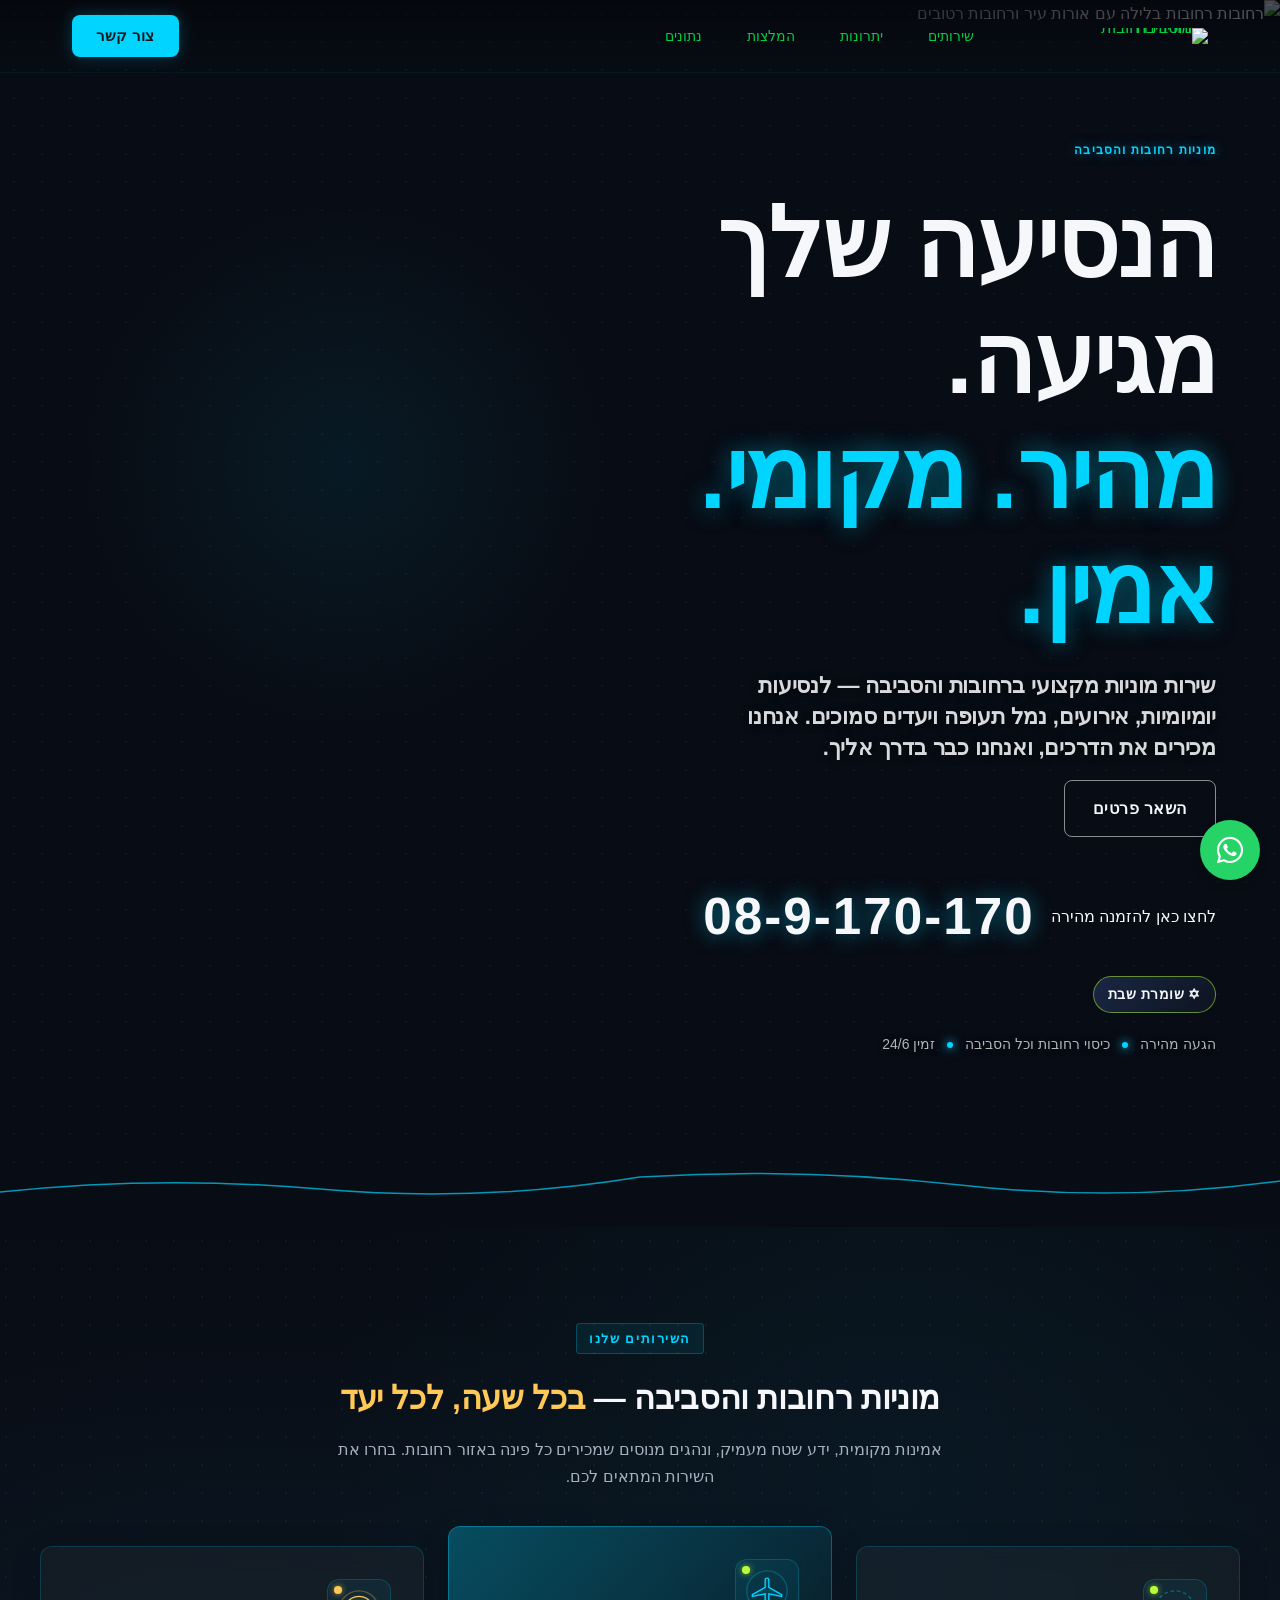
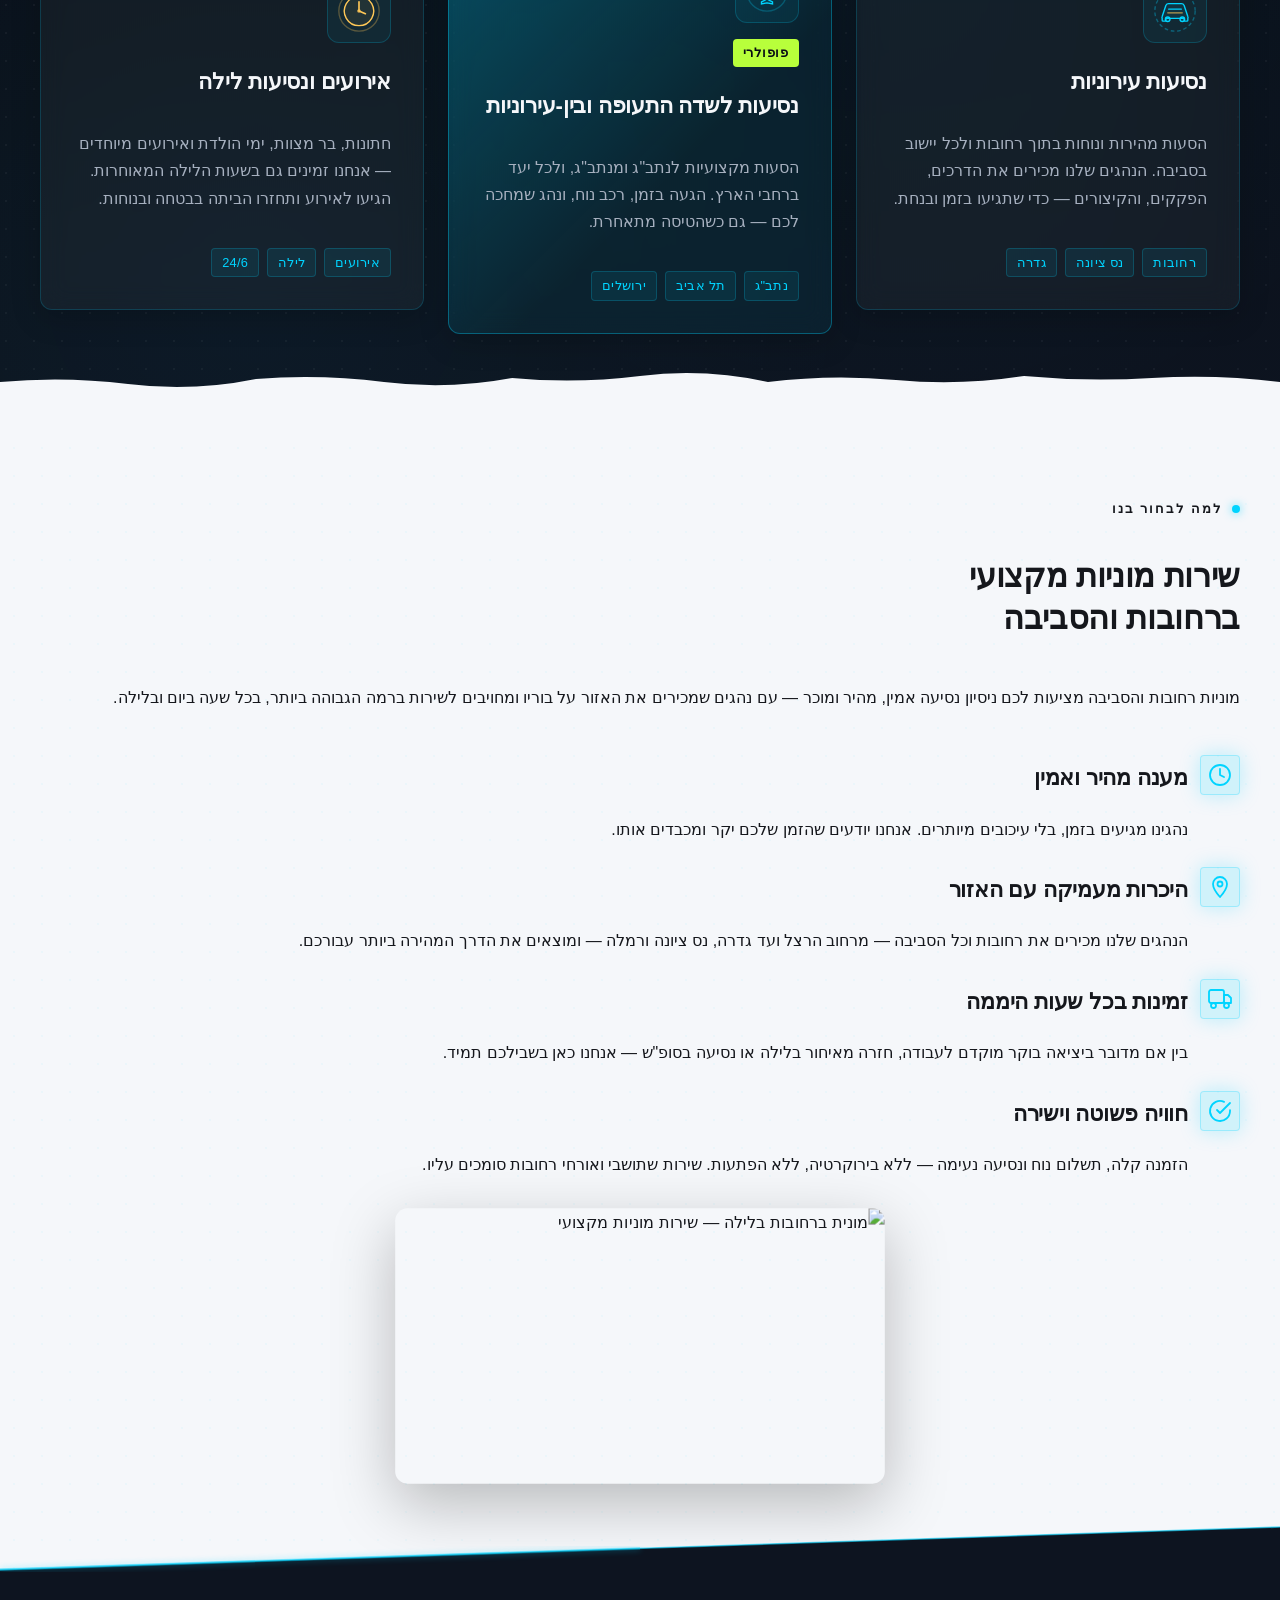
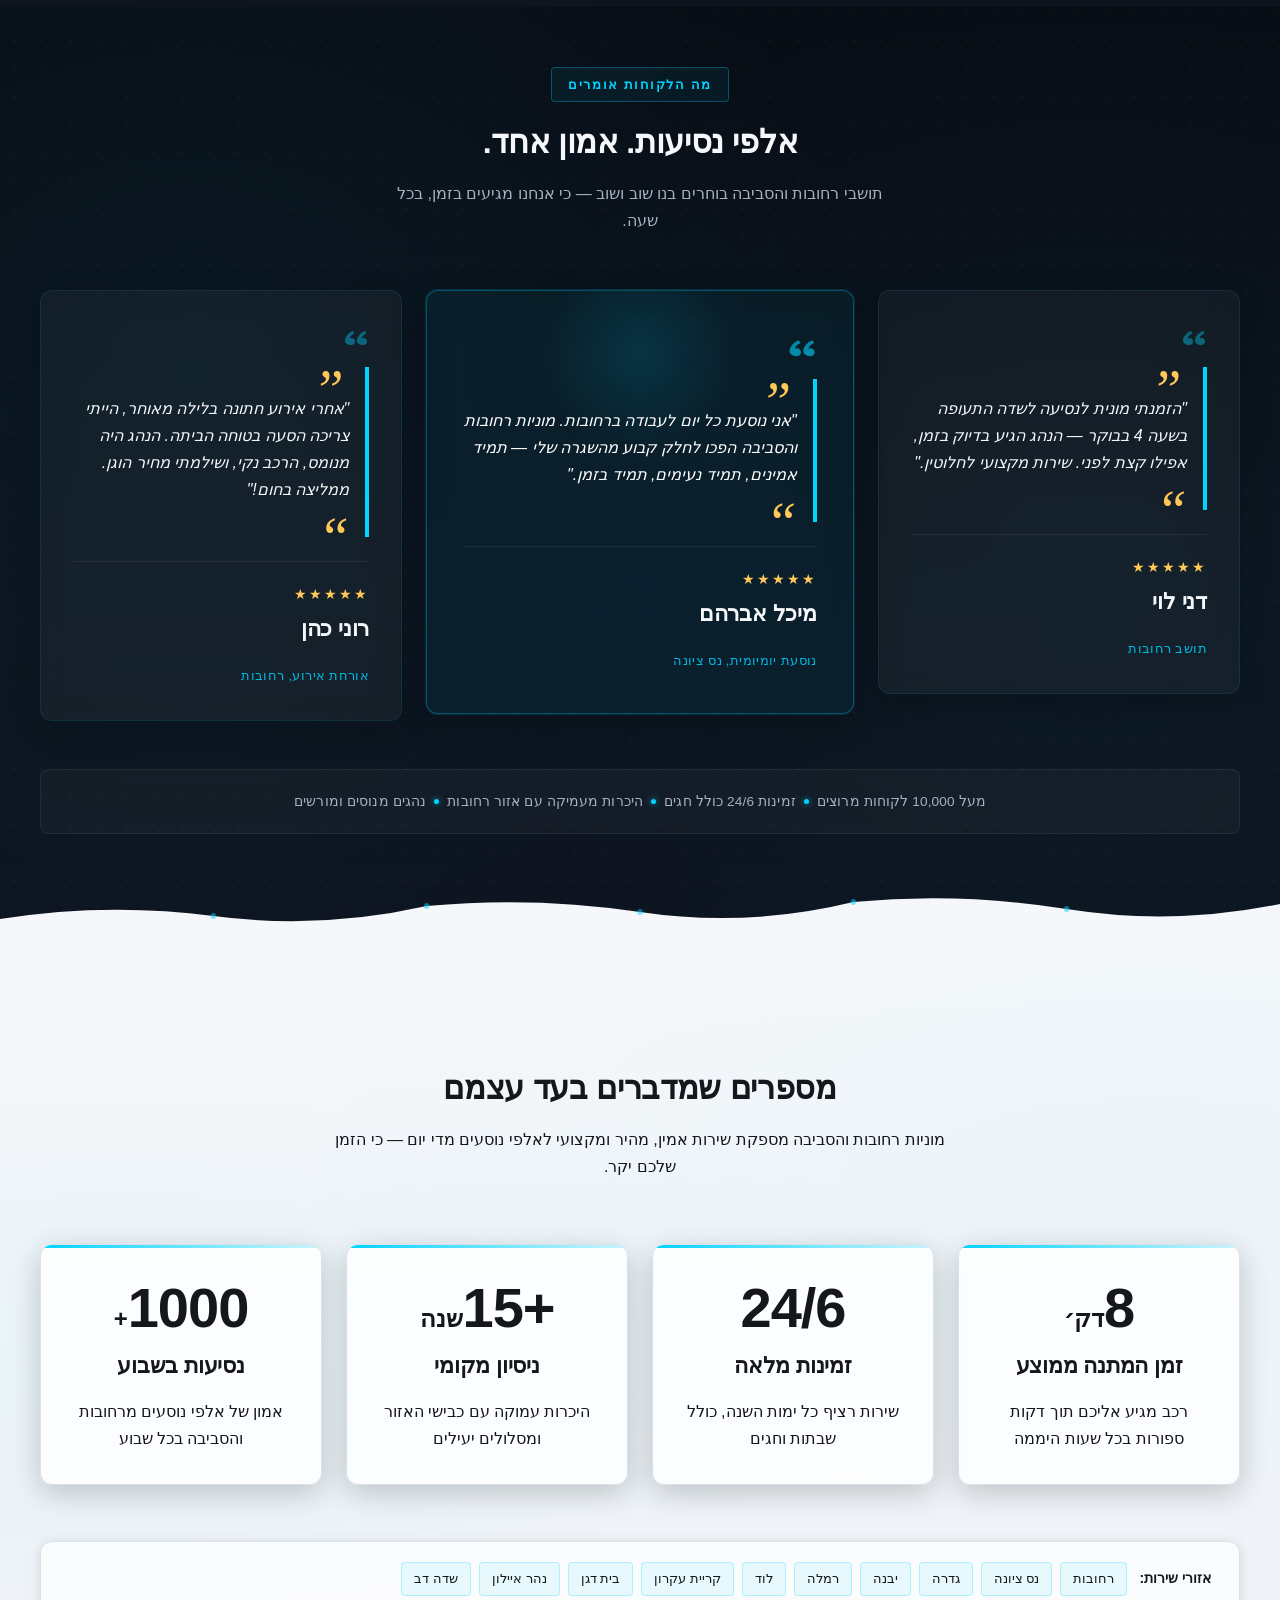
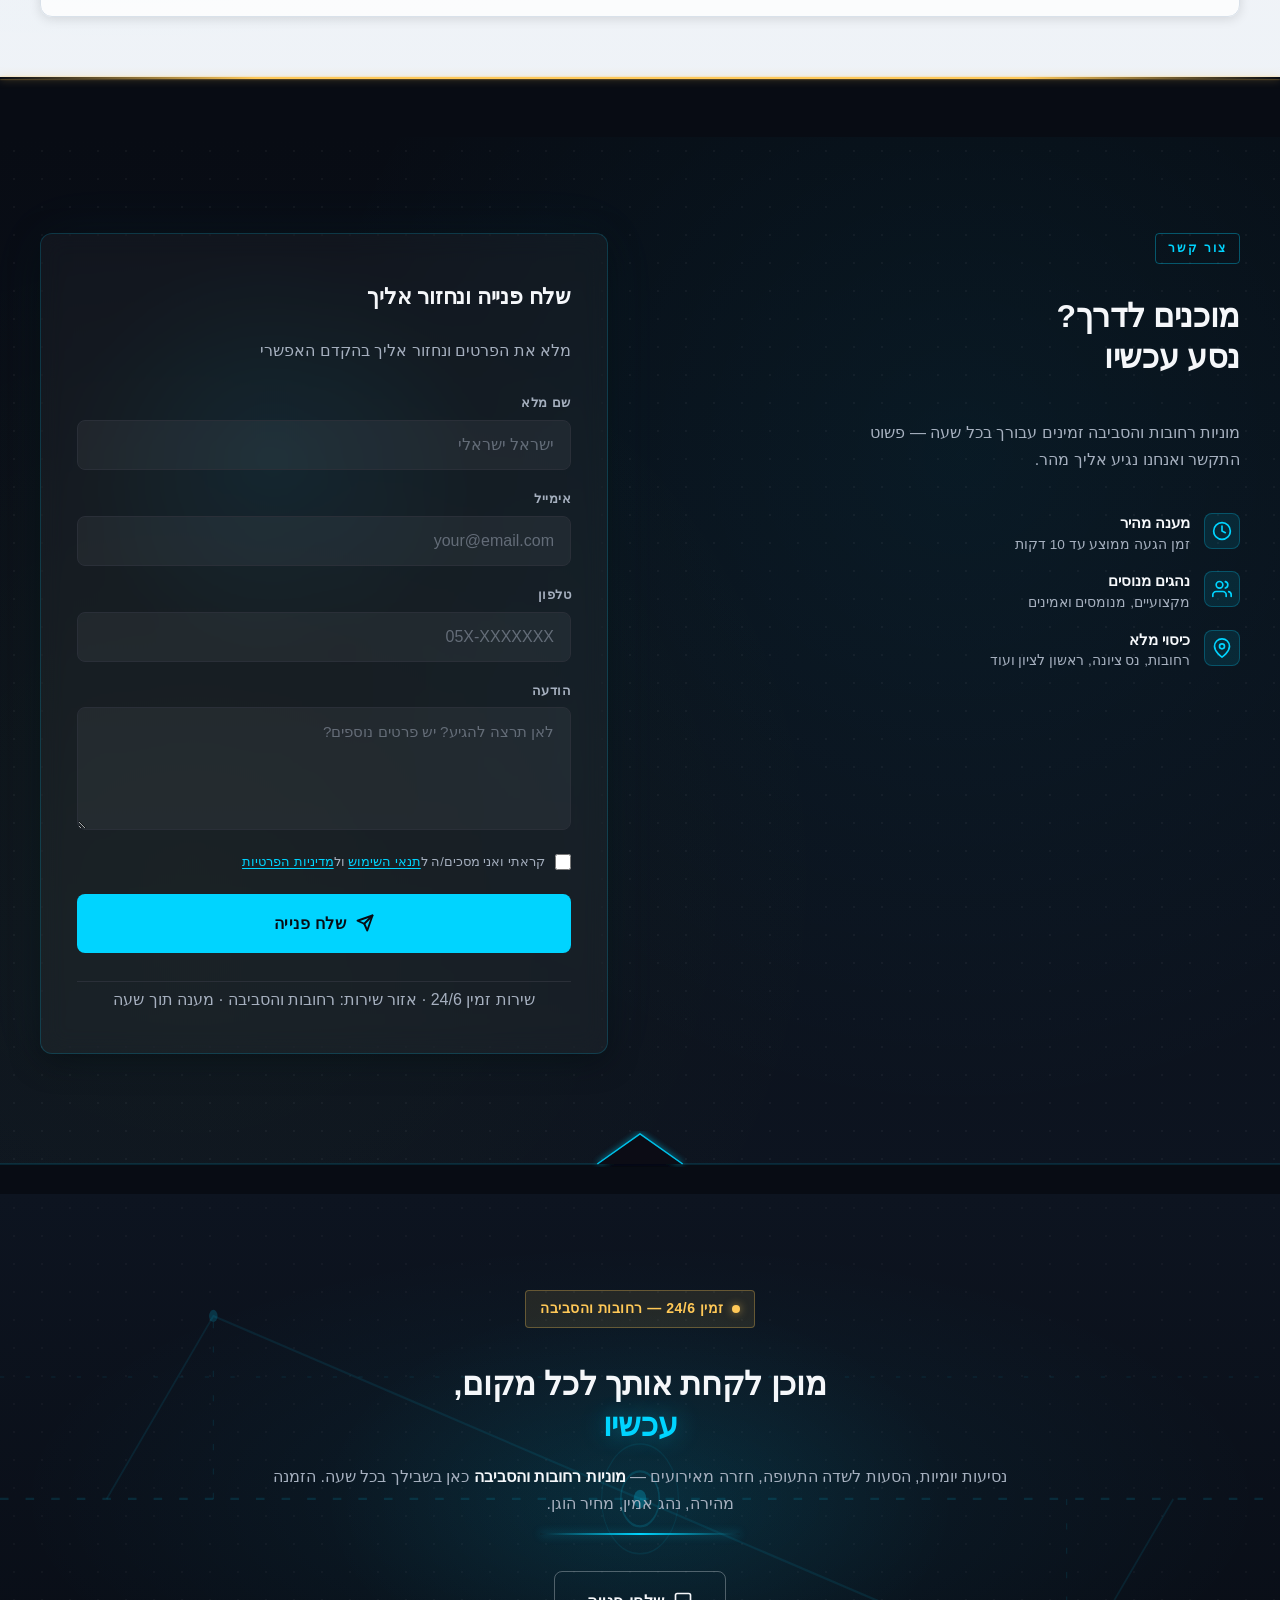
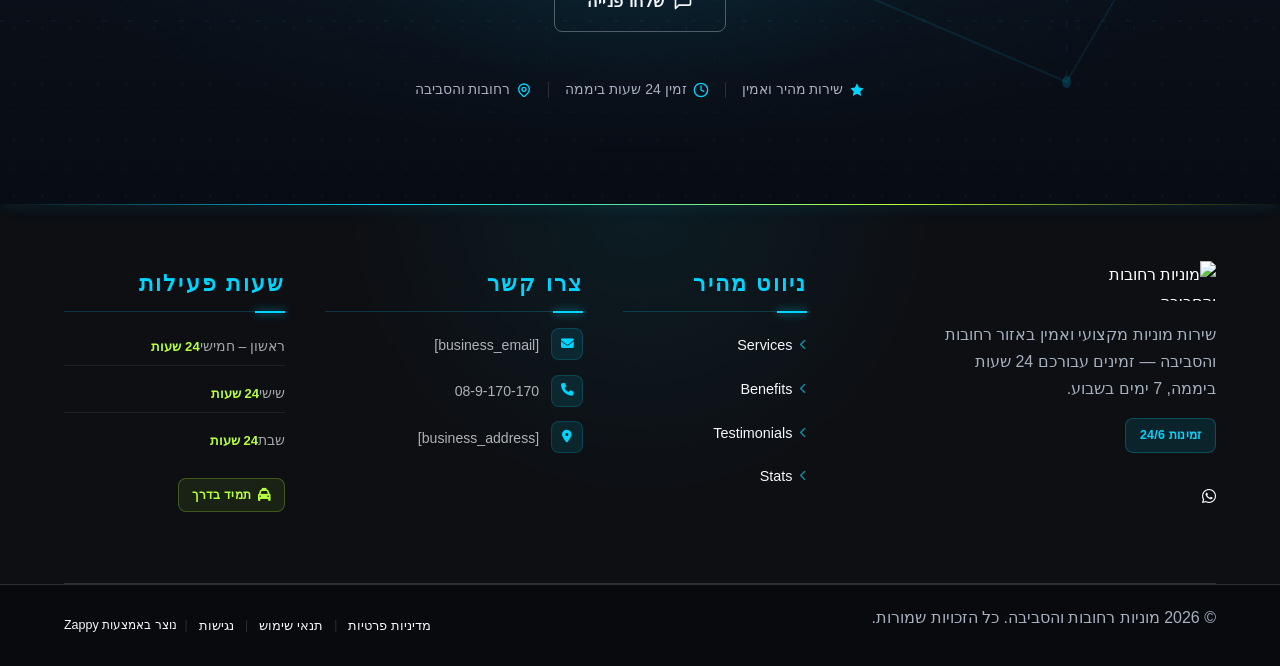
==== commit b9a3e709: "Background sync: Progressive GitHub Sync" ====
--- a/index.html
+++ b/index.html
@@ -314,17 +314,7 @@
     </style>
 </head>
 <body>
-<a class="skip-link" href="#main">דלג לתוכן הראשי</a> <nav class="navbar" dir="rtl"> <button class="mobile-toggle" id="mobileToggle" aria-label="Menu"> <svg class="hamburger-icon" width="24" height="24" viewBox="0 0 24 24" fill="none"> <path d="M3 12h18M3 6h18M3 18h18" stroke="currentColor" stroke-width="2" stroke-linecap="round"></path> </svg> <svg class="close-icon" width="24" height="24" viewBox="0 0 24 24" fill="none" style="display: none;"> <path d="M18 6L6 18M6 6l12 12" stroke="currentColor" stroke-width="2" stroke-linecap="round"></path> </svg> </button> <button class="phone-header-btn" data-phone="089170170" aria-label="Call"> <svg width="20" height="20" viewBox="0 0 24 24" fill="currentColor"> <path d="M22 16.92v3a2 2 0 0 1-2.18 2 19.79 19.79 0 0 1-8.63-3.07 19.5 19.5 0 0 1-6-6 19.79 19.79 0 0 1-3.07-8.67A2 2 0 0 1 4.11 2h3a2 2 0 0 1 2 1.72 12.84 12.84 0 0 0 .7 2.81 2 2 0 0 1-.45 2.11L8.09 9.91a16 16 0 0 0 6 6l1.27-1.27a2 2 0 0 1 2.11-.45 12.84 12.84 0 0 0 2.81.7A2 2 0 0 1 22 16.92z"></path> </svg> </button> <div class="nav-container"> <div class="nav-right-group"><div class="nav-brand"> <a href="/" class="logo-link"><img class="logo" src="/assets/site-----image-1.webp" alt="מוניות רחובות והסביבה"></a> </div><ul class="nav-menu" id="navMenu"><li><a href="#services">שירותים</a></li><li><a href="#benefits">יתרונות</a></li><li><a href="#testimonials">המלצות</a></li><li><a href="#stats">נתונים</a></li></ul></div> <div class="nav-cta-container"> <a href="#contact" class="nav-cta-btn">צור קשר</a> </div> </div> </nav> <script> // Navbar Mobile Menu Toggle and Contrast Fix (function() { // Use 'load' event instead of 'DOMContentLoaded' to ensure we run AFTER all other scripts window.addEventListener('load', function() { // FIX MOBILE BUTTON CONTRAST // Detect navbar background color and apply contrasting color to mobile buttons const navbar = document.querySelector('.navbar, nav, header'); if (!navbar) { console.log('[Navbar] Navbar element not found'); return; } // DECLARE VARIABLES EARLY to avoid Temporal Dead Zone errors // These are used in multiple places below let mobileToggle = document.getElementById('mobileToggle') || document.querySelector('.mobile-toggle') || document.querySelector('.hamburger') || document.querySelector('.hamburger-menu') || document.querySelector('.menu-toggle') || document.querySelector('.burger-menu') || document.querySelector('[aria-label="Menu"]') || document.querySelector('[aria-label="תפריט"]'); const phoneBtn = document.querySelector('.phone-header-btn'); const computedStyle = window.getComputedStyle(navbar); let bgColor = computedStyle.backgroundColor; console.log('[Navbar] Initial navbar background:', bgColor); // Check if background is transparent or rgba with 0 alpha const isTransparent = bgColor === 'transparent' || bgColor === 'rgba(0, 0, 0, 0)' || (bgColor.startsWith('rgba') && bgColor.includes(', 0)')); if (isTransparent) { // Check for background-image or gradient const bgImage = computedStyle.backgroundImage; if (bgImage && bgImage !== 'none') { console.log('[Navbar] Navbar has background image/gradient, using dark text'); bgColor = 'rgb(240, 240, 240)'; // Assume light background } else { // Transparent navbar - check body background const bodyBg = window.getComputedStyle(document.body).backgroundColor; console.log('[Navbar] Navbar transparent, using body background:', bodyBg); bgColor = bodyBg; } } // Calculate luminance to determine if background is light or dark const rgb = bgColor.match(/\d+/g); if (rgb && rgb.length >= 3) { const r = parseInt(rgb[0]); const g = parseInt(rgb[1]); const b = parseInt(rgb[2]); const luminance = (0.299 * r + 0.587 * g + 0.114 * b) / 255; // Mobile button colors are set by Claude's AI-generated CSS (same as .nav-menu a) // No dynamic color overrides needed - colors come from the generated navbar CSS console.log('[Navbar] Mobile button colors preserved from Claude CSS (luminance:', luminance.toFixed(2) + ')'); // FIX ICON SIZES - Ensure SVGs are properly sized and visible // INJECT CRITICAL CSS TO OVERRIDE ANY CONFLICTING RULES const criticalCSS = document.createElement('style'); criticalCSS.id = 'zappy-mobile-nav-fix'; const htmlLang = document.documentElement.lang || 'en'; const htmlDir = document.documentElement.dir || 'ltr'; // Check both dir attribute AND lang for RTL detection // dir="rtl" is the most reliable indicator const isRTL = htmlDir === 'rtl' || htmlLang === 'he' || htmlLang === 'ar'; criticalCSS.textContent = ` /* Hide mobile buttons on desktop, show only on mobile */ @media (min-width: 769px) { .mobile-toggle, .phone-header-btn { display: none !important; } } /* Show and position mobile buttons correctly on mobile */ @media (max-width: 768px) { .navbar, nav.navbar { min-height: 70px !important; } .mobile-toggle, .phone-header-btn { position: absolute !important; top: 0 !important; bottom: 0 !important; margin-top: auto !important; margin-bottom: auto !important; transform: none !important; z-index: 1001 !important; display: flex !important; align-items: center !important; justify-content: center !important; width: 36px !important; height: 36px !important; border-radius: 50% !important; border: none !important; cursor: pointer !important; padding: 6px !important; background: none !important; color: var(--nav-text, var(--text-light)) !important; touch-action: manipulation !important; -webkit-tap-highlight-color: transparent !important; } html[data-zappy-site-type="ecommerce"] .phone-header-btn, body[data-zappy-site-type="ecommerce"] .phone-header-btn, html[data-zappy-site-type="ecommerce"] header .phone-header-btn, html[data-zappy-site-type="ecommerce"] nav .phone-header-btn { display: none !important; visibility: hidden !important; width: 0 !important; height: 0 !important; min-width: 0 !important; overflow: hidden !important; } /* LTR positioning (default): hamburger LEFT, phone RIGHT */ html:not([dir="rtl"]):not([lang="he"]):not([lang="ar"]) .mobile-toggle, html[dir="ltr"] .mobile-toggle { left: 12px !important; right: auto !important; } html:not([dir="rtl"]):not([lang="he"]):not([lang="ar"]) .phone-header-btn, html[dir="ltr"] .phone-header-btn { right: 12px !important; left: auto !important; } /* RTL positioning: hamburger RIGHT, phone LEFT */ html[dir="rtl"] .mobile-toggle, html[lang="he"] .mobile-toggle, html[lang="ar"] .mobile-toggle { right: 12px !important; left: auto !important; } html[dir="rtl"] .phone-header-btn, html[lang="he"] .phone-header-btn, html[lang="ar"] .phone-header-btn { left: 12px !important; right: auto !important; } /* CRITICAL: Ensure nav-container has min-height on mobile */ /* All children are positioned absolutely/fixed on mobile, so height:auto collapses to 0 */ .nav-container { min-height: 70px !important; position: relative !important; } /* Ensure SVG icons are properly sized and inherit color */ .mobile-toggle svg, .phone-header-btn svg { width: 24px !important; height: 24px !important; /* Don't force display - let JavaScript control hamburger/close toggle */ } /* Reset nav-cta-container on mobile - remove desktop box-shadow/padding */ /* that creates a visible ghost box when CTA button is hidden */ .nav-cta-container { box-shadow: none !important; padding: 0 !important; } /* Hide nav-cta-container entirely on mobile when there's no lang-switcher */ /* (only the CTA button is inside, and it's hidden on mobile) */ .nav-cta-container:not(:has(.lang-switcher)) { display: none !important; } /* CRITICAL: Prevent hero image fade gradient from bleeding over headline text */ /* The .image-fade-gradient has bottom: -30px (extends below parent) */ /* On mobile stacked layout, this overlaps the h1 text below the image */ .hero-image-column { overflow: hidden !important; } .image-fade-gradient { bottom: 0 !important; } /* Hide desktop language switcher on mobile - hamburger menu handles it */ /* High specificity to override stored CSS */ .lang-switcher, .nav-cta-container .lang-switcher, .nav-container .lang-switcher, .navbar .lang-switcher, .navbar .nav-cta-container .lang-switcher { display: none !important; } } `; // Remove existing fix if present and inject new one const existing = document.getElementById('zappy-mobile-nav-fix'); if (existing) existing.remove(); document.head.appendChild(criticalCSS); console.log('[Navbar] Critical CSS injected for mobile nav positioning'); // ONLY apply inline positioning styles on mobile viewport // On desktop, the CSS handles hiding these buttons with display: none // Inline styles were breaking desktop layout by overriding CSS const isMobileViewport = window.innerWidth <= 768; if (mobileToggle) { // Icon sizing applies to all viewports for consistency const hamburgerIcon = mobileToggle.querySelector('.hamburger-icon'); const closeIcon = mobileToggle.querySelector('.close-icon'); if (hamburgerIcon) { hamburgerIcon.style.setProperty('width', '24px', 'important'); hamburgerIcon.style.setProperty('height', '24px', 'important'); hamburgerIcon.style.setProperty('display', 'block', 'important'); // Show hamburger by default } if (closeIcon) { closeIcon.style.setProperty('width', '24px', 'important'); closeIcon.style.setProperty('height', '24px', 'important'); closeIcon.style.setProperty('display', 'none', 'important'); // Hide close icon by default } // ONLY set positioning inline styles on mobile if (isMobileViewport) { mobileToggle.style.setProperty('position', 'absolute', 'important'); mobileToggle.style.setProperty('top', '0', 'important'); mobileToggle.style.setProperty('bottom', '0', 'important'); mobileToggle.style.setProperty('margin-top', 'auto', 'important'); mobileToggle.style.setProperty('margin-bottom', 'auto', 'important'); mobileToggle.style.setProperty('transform', 'none', 'important'); mobileToggle.style.setProperty('z-index', '1001', 'important'); // Clear any inline left/right so CSS can take over based on html[dir] mobileToggle.style.removeProperty('left'); mobileToggle.style.removeProperty('right'); console.log('[Navbar] Mobile toggle positioning applied (mobile viewport)'); } else { // On desktop, clear any positioning styles to let CSS handle it mobileToggle.style.removeProperty('position'); mobileToggle.style.removeProperty('top'); mobileToggle.style.removeProperty('transform'); mobileToggle.style.removeProperty('z-index'); mobileToggle.style.removeProperty('left'); mobileToggle.style.removeProperty('right'); console.log('[Navbar] Desktop viewport - cleared mobile toggle inline positioning'); } } if (phoneBtn) { // Icon sizing applies to all viewports const phoneIcon = phoneBtn.querySelector('svg'); if (phoneIcon) { phoneIcon.style.width = '24px'; phoneIcon.style.height = '24px'; phoneIcon.setAttribute('width', '24'); phoneIcon.setAttribute('height', '24'); } // ONLY set positioning inline styles on mobile if (isMobileViewport) { phoneBtn.style.setProperty('position', 'absolute', 'important'); phoneBtn.style.setProperty('top', '0', 'important'); phoneBtn.style.setProperty('bottom', '0', 'important'); phoneBtn.style.setProperty('margin-top', 'auto', 'important'); phoneBtn.style.setProperty('margin-bottom', 'auto', 'important'); phoneBtn.style.setProperty('transform', 'none', 'important'); phoneBtn.style.setProperty('z-index', '1001', 'important'); // Clear any inline left/right so CSS can take over based on html[dir] phoneBtn.style.removeProperty('left'); phoneBtn.style.removeProperty('right'); console.log('[Navbar] Phone button positioning applied (mobile viewport)'); } else { // On desktop, clear any positioning styles to let CSS handle it phoneBtn.style.removeProperty('position'); phoneBtn.style.removeProperty('top'); phoneBtn.style.removeProperty('transform'); phoneBtn.style.removeProperty('z-index'); phoneBtn.style.removeProperty('left'); phoneBtn.style.removeProperty('right'); console.log('[Navbar] Desktop viewport - cleared phone button inline positioning'); } } } else { console.log('[Navbar] Could not parse background color:', bgColor); } // MOBILE MENU TOGGLE // Re-query in case DOM changed (mobileToggle already declared at top of function) mobileToggle = document.getElementById('mobileToggle') || document.querySelector('.mobile-toggle') || document.querySelector('.hamburger') || document.querySelector('.hamburger-menu') || document.querySelector('.menu-toggle') || document.querySelector('.burger-menu') || document.querySelector('[aria-label="Menu"]') || document.querySelector('[aria-label="תפריט"]'); // EXPANDED SEARCH: Find nav menu by ID or class const navMenu = document.getElementById('navMenu') || document.querySelector('.nav-menu') || document.querySelector('.nav-links') || document.querySelector('nav ul:not(.submenu)'); if (!mobileToggle || !navMenu) { console.log('[Navbar] Mobile toggle or menu not found:', { toggle: !!mobileToggle, menu: !!navMenu }); return; } // Ensure navMenu has ID for CSS targeting if (!navMenu.id) { navMenu.id = 'navMenu'; } console.log('[Navbar] Initializing mobile menu...'); // Remove any existing event listeners by cloning the button const newToggle = mobileToggle.cloneNode(true); mobileToggle.parentNode.replaceChild(newToggle, mobileToggle); // Toggle menu handler (shared by click and touchend) function handleToggle(e) { e.preventDefault(); e.stopPropagation(); const hamburgerIcon = newToggle.querySelector('.hamburger-icon'); const closeIcon = newToggle.querySelector('.close-icon'); const isActive = navMenu.classList.contains('active'); if (isActive) { // Close menu navMenu.classList.remove('active'); if (hamburgerIcon) hamburgerIcon.style.setProperty('display', 'block', 'important'); if (closeIcon) closeIcon.style.setProperty('display', 'none', 'important'); document.body.style.overflow = ''; console.log('[Navbar] Menu closed'); } else { // Open menu navMenu.classList.add('active'); if (hamburgerIcon) hamburgerIcon.style.setProperty('display', 'none', 'important'); if (closeIcon) closeIcon.style.setProperty('display', 'block', 'important'); document.body.style.overflow = 'hidden'; console.log('[Navbar] Menu opened'); } } // Use click for desktop/emulation and touchend as iOS Safari fallback. // Prevent double-fire with a timestamp guard. var lastToggleTime = 0; function guardedToggle(e) { var now = Date.now(); if (now - lastToggleTime < 300) return; lastToggleTime = now; handleToggle(e); } newToggle.addEventListener('click', guardedToggle); newToggle.addEventListener('touchend', guardedToggle); // Close menu when clicking nav links (but NOT dropdown toggles) const navLinks = navMenu.querySelectorAll('a'); navLinks.forEach(function(link) { link.addEventListener('click', function() { // Don't close if it's a dropdown child (unless it's a real navigation link) if (this.getAttribute('href') === '#') return; const hamburgerIcon = newToggle.querySelector('.hamburger-icon'); const closeIcon = newToggle.querySelector('.close-icon'); navMenu.classList.remove('active'); if (hamburgerIcon) hamburgerIcon.style.setProperty('display', 'block', 'important'); if (closeIcon) closeIcon.style.setProperty('display', 'none', 'important'); document.body.style.overflow = ''; console.log('[Navbar] Menu closed (link clicked)'); }); }); // DROPDOWN MENU TOGGLE (for mobile and touch devices) var dropdownToggles = navMenu.querySelectorAll('.dropdown-toggle'); dropdownToggles.forEach(function(toggle) { toggle.addEventListener('click', function(e) { e.preventDefault(); e.stopPropagation(); var parent = this.closest('.nav-dropdown'); if (!parent) return; // Close other open dropdowns at the same level var siblings = parent.parentNode.querySelectorAll('.nav-dropdown.open'); siblings.forEach(function(sib) { if (sib !== parent) sib.classList.remove('open'); }); parent.classList.toggle('open'); console.log('[Navbar] Dropdown toggled:', parent.classList.contains('open') ? 'open' : 'closed'); }); }); // Close dropdowns when clicking outside document.addEventListener('click', function(e) { if (!e.target.closest('.nav-dropdown')) { var openDropdowns = document.querySelectorAll('.nav-dropdown.open'); openDropdowns.forEach(function(dd) { dd.classList.remove('open'); }); } }); console.log('[Navbar] Dropdown handlers initialized for ' + dropdownToggles.length + ' dropdowns'); // Phone button functionality (phoneBtn already declared at top of function) if (phoneBtn) { phoneBtn.addEventListener('click', function() { // Get phone number from placeholder in page or use default const phoneLinks = document.querySelectorAll('a[href^="tel:"]'); const phoneNumber = phoneLinks.length > 0 ? phoneLinks[0].getAttribute('href').replace('tel:', '') : '08-9-170-170'; window.location.href = 'tel:' + phoneNumber; console.log('[Navbar] Phone button clicked'); }); } console.log('[Navbar] Mobile menu initialized successfully'); // WhatsApp button visibility is now controlled via CSS (siteSettings). // No JS-based desktop hiding — the button is visible on both mobile and desktop by default. }); })(); </script> <main id="main"> <section data-band-index="0" id="hero" class="index-hero-section" data-layout-spec="בית-hero" dir="rtl" data-hero-type="fullscreen-scrim"> <!-- Background Image --> <div class="index-hero-bg"> <img loading="eager" fetchpriority="high" data-hero-bg="true" data-placeholder="index-hero-image-1" data-context="Cinematic night-time street-level view of Rehovot city streets, Israel. Wet asphalt reflecting city lights and neon signs in cyan and amber. Blurred taxi cab headlights in motion on a main boulevard. Urban skyline with glowing building windows in the background. Moody, premium, nocturnal atmosphere with deep blue-black tones and electric cyan light trails. Photorealistic, high resolution, wide-angle lens." width="1920" height="1080" src="/assets/site-index-hero-image-1.webp" alt="רחובות רחובות בלילה עם אורות עיר ורחובות רטובים"> </div> <!-- Scrim Overlay --> <div class="index-hero-scrim" aria-hidden="true"></div> <!-- Radial Glow Decoration --> <div class="index-hero-glow-decoration" aria-hidden="true"></div> <!-- Dot Grid Decoration --> <div class="index-hero-dot-grid" aria-hidden="true"></div> <!-- Content --> <div class="index-hero-container"> <div class="index-hero-content"> <!-- Label / Eyebrow --> <span class="index-hero-eyebrow">מוניות רחובות והסביבה</span> <!-- H1 --> <h1 class="index-hero-headline">הנסיעה שלך מגיעה.<br><span class="index-hero-headline-accent">מהיר. מקומי. אמין.</span></h1> <!-- Subtitle H3 --> <h3 class="index-hero-subtitle">שירות מוניות מקצועי ברחובות והסביבה — לנסיעות יומיומיות, אירועים, נמל תעופה ויעדים סמוכים. אנחנו מכירים את הדרכים, ואנחנו כבר בדרך אליך.</h3> <!-- CTAs --> <div class="index-hero-ctas"> <a href="#contact" class="index-hero-btn-secondary">השאר פרטים</a> </div> <!-- Trust Cues --> <div class="index-hero-phone-block">
-						<a href="tel:089170170" class="index-hero-phone-number">08-9-170-170</a>
-						<span class="index-hero-shabbat-badge">✡ שומרת שבת</span>
-					</div>
-					<div class="index-hero-trust">
-						<span class="index-hero-trust-item">הגעה מהירה</span>
-						<span class="index-hero-trust-dot" aria-hidden="true"></span>
-						<span class="index-hero-trust-item">כיסוי רחובות וכל הסביבה</span>
-						<span class="index-hero-trust-dot" aria-hidden="true"></span>
-						<span class="index-hero-trust-item">זמין 24/6</span>
-					</div> </div> </div> <!-- Bottom Route-Line Divider --> <div class="index-hero-divider-wrapper"> <svg data-no-icon-edit="true" aria-hidden="true" viewBox="0 0 1440 90" preserveAspectRatio="none" xmlns="http://www.w3.org/2000/svg"> <!-- Dark fill at bottom --> <path d="M0,90 L0,55 Q180,38 360,52 T720,40 Q900,30 1080,48 T1440,44 L1440,90 Z" fill="#080C14"></path> <!-- Cyan route line --> <path d="M0,55 Q180,38 360,52 T720,40 Q900,30 1080,48 T1440,44" fill="#080C14" stroke="#00D4FF" stroke-width="1.5" opacity="0.7"></path> </svg> </div> </section> <section data-band-index="1" id="services" class="index-services-section" data-layout-spec="בית-services" dir="rtl"> <!-- Dot-grid decorative overlay --> <div class="index-services-section__dot-grid" aria-hidden="true"></div> <!-- Section intro --> <div class="index-services-section__container"> <div class="index-services-section__intro"> <span class="index-services-section__label">השירותים שלנו</span> <h2 class="index-services-section__heading">מוניות רחובות והסביבה — <em>בכל שעה, לכל יעד</em></h2> <p class="index-services-section__subtext">אמינות מקומית, ידע שטח מעמיק, ונהגים מנוסים שמכירים כל פינה באזור רחובות. בחרו את השירות המתאים לכם.</p> </div> <!-- Cards grid --> <div class="index-services-section__grid"> <!-- Card 1: Local city rides --> <article class="index-services-section__card"> <div class="index-services-section__card-icon-wrap"> <svg data-element-type="icon" data-icon-type="svg" xmlns="http://www.w3.org/2000/svg" viewBox="0 0 48 48" width="44" height="44" fill="none" aria-hidden="true"> <circle cx="24" cy="24" r="22" stroke="var(--primary)" stroke-width="1.5" stroke-dasharray="4 3" opacity="0.35"></circle> <path d="M10 30 L14 18 Q15 16 17 16 L31 16 Q33 16 34 18 L38 30 Q38.5 31 38 32 L38 34 Q38 35 37 35 L35 35 Q34 35 34 34 L34 32 L14 32 L14 34 Q14 35 13 35 L11 35 Q10 35 10 34 L10 32 Q9.5 31 10 30Z" stroke="var(--primary)" stroke-width="1.5" fill="rgba(0,212,255,0.07)"></path> <circle cx="16" cy="33" r="2.5" stroke="var(--primary)" stroke-width="1.5" fill="rgba(0,212,255,0.12)"></circle> <circle cx="32" cy="33" r="2.5" stroke="var(--primary)" stroke-width="1.5" fill="rgba(0,212,255,0.12)"></circle> <path d="M17 22 L31 22" stroke="var(--primary)" stroke-width="1.2" stroke-linecap="round"></path> <path d="M16 26 L32 26" stroke="var(--accent)" stroke-width="1.2" stroke-linecap="round" opacity="0.7"></path> </svg> <span class="index-services-section__availability-dot" aria-hidden="true"></span> </div> <h3 class="index-services-section__card-title">נסיעות עירוניות</h3> <p class="index-services-section__card-text">הסעות מהירות ונוחות בתוך רחובות ולכל יישוב בסביבה. הנהגים שלנו מכירים את הדרכים, הפקקים, והקיצורים — כדי שתגיעו בזמן ובנחת.</p> <div class="index-services-section__card-footer"> <span class="index-services-section__tag">רחובות</span> <span class="index-services-section__tag">נס ציונה</span> <span class="index-services-section__tag">גדרה</span> </div> </article> <!-- Card 2: Airport & intercity (offset upward) --> <article class="index-services-section__card index-services-section__card--featured"> <div class="index-services-section__card-icon-wrap"> <svg data-element-type="icon" data-icon-type="svg" xmlns="http://www.w3.org/2000/svg" viewBox="0 0 48 48" width="44" height="44" fill="none" aria-hidden="true"> <circle cx="24" cy="24" r="22" stroke="var(--primary)" stroke-width="1.5" opacity="0.25"></circle> <path d="M8 28 L22 20 L22 12 Q22 10 24 10 Q26 10 26 12 L26 20 L40 28 L40 30 L26 27 L26 34 L30 36 L30 38 L24 37 L18 38 L18 36 L22 34 L22 27 L8 30 Z" stroke="var(--primary)" stroke-width="1.5" fill="rgba(0,212,255,0.09)"></path> </svg> <span class="index-services-section__availability-dot" aria-hidden="true"></span> </div> <div class="index-services-section__card-badge">פופולרי</div> <h3 class="index-services-section__card-title">נסיעות לשדה התעופה ובין-עירוניות</h3> <p class="index-services-section__card-text">הסעות מקצועיות לנתב"ג ומנתב"ג, ולכל יעד ברחבי הארץ. הגעה בזמן, רכב נוח, ונהג שמחכה לכם — גם כשהטיסה מתאחרת.</p> <div class="index-services-section__card-footer"> <span class="index-services-section__tag">נתב"ג</span> <span class="index-services-section__tag">תל אביב</span> <span class="index-services-section__tag">ירושלים</span> </div> </article> <!-- Card 3: Events & late-night --> <article class="index-services-section__card"> <div class="index-services-section__card-icon-wrap"> <svg data-element-type="icon" data-icon-type="svg" xmlns="http://www.w3.org/2000/svg" viewBox="0 0 48 48" width="44" height="44" fill="none" aria-hidden="true"> <circle cx="24" cy="24" r="22" stroke="var(--accent)" stroke-width="1.5" opacity="0.3"></circle> <path d="M24 8 A16 16 0 1 1 23.99 8 Z" stroke="var(--accent)" stroke-width="1.5" fill="rgba(255,200,87,0.07)" stroke-linecap="round"></path> <path d="M24 14 L24 24 L31 27" stroke="var(--accent)" stroke-width="1.8" stroke-linecap="round" stroke-linejoin="round"></path> <circle cx="24" cy="24" r="2" fill="var(--accent)" opacity="0.8"></circle> </svg> <span class="index-services-section__availability-dot index-services-section__availability-dot--amber" aria-hidden="true"></span> </div> <h3 class="index-services-section__card-title">אירועים ונסיעות לילה</h3> <p class="index-services-section__card-text">חתונות, בר מצוות, ימי הולדת ואירועים מיוחדים — אנחנו זמינים גם בשעות הלילה המאוחרות. הגיעו לאירוע ותחזרו הביתה בבטחה ובנוחות.</p> <div class="index-services-section__card-footer"> <span class="index-services-section__tag">אירועים</span> <span class="index-services-section__tag">לילה</span> <span class="index-services-section__tag">24/6</span> </div> </article> </div> </div> <!-- Bottom divider: map-grid dissolve to lighter band --> <div class="index-services-section__divider-wrapper" aria-hidden="true"> <svg data-no-icon-edit="true" aria-hidden="true" viewBox="0 0 1200 80" preserveAspectRatio="none" xmlns="http://www.w3.org/2000/svg"> <defs> <linearGradient id="svcDividerGrad" x1="0" y1="0" x2="0" y2="1"> <stop offset="0%" stop-color="transparent"></stop> <stop offset="100%" stop-color="var(--bg-light)"></stop> </linearGradient> </defs> <path d="M0,80 L0,28 Q60,22 120,30 T240,25 Q300,20 360,28 T480,24 Q540,30 600,22 T720,28 Q780,20 840,26 T960,22 Q1020,28 1080,24 T1200,28 L1200,80 Z" fill="var(--bg-light)"></path> </svg> </div> </section> <section data-band-index="2" id="benefits" class="index-benefits-section" data-layout-spec="בית-benefits" dir="rtl"> <!-- Dot grid decoration --> <div class="index-benefits-dot-grid" aria-hidden="true"></div> <div class="index-benefits-container"> <!-- Content Column (START = RIGHT in RTL) --> <div class="index-benefits-content"> <div class="index-benefits-label"> <span class="index-benefits-label-dot"></span> <span>למה לבחור בנו</span> </div> <h2 class="index-benefits-heading">שירות מוניות מקצועי<br><span class="index-benefits-heading-accent">ברחובות והסביבה</span></h2> <p class="index-benefits-intro">מוניות רחובות והסביבה מציעות לכם ניסיון נסיעה אמין, מהיר ומוכר — עם נהגים שמכירים את האזור על בוריו ומחויבים לשירות ברמה הגבוהה ביותר, בכל שעה ביום ובלילה.</p> <ul class="index-benefits-list"> <li class="index-benefits-item"> <div class="index-benefits-icon-wrap"> <svg data-element-type="icon" data-icon-type="svg" xmlns="http://www.w3.org/2000/svg" width="24" height="24" viewBox="0 0 24 24" fill="none" stroke="currentColor" stroke-width="1.8" stroke-linecap="round" stroke-linejoin="round" aria-hidden="true"> <circle cx="12" cy="12" r="10"></circle> <polyline points="12 6 12 12 16 14"></polyline> </svg> </div> <div class="index-benefits-item-content"> <h3 class="index-benefits-item-title">מענה מהיר ואמין</h3> <p class="index-benefits-item-desc">נהגינו מגיעים בזמן, בלי עיכובים מיותרים. אנחנו יודעים שהזמן שלכם יקר ומכבדים אותו.</p> </div> </li> <li class="index-benefits-item"> <div class="index-benefits-icon-wrap"> <svg data-element-type="icon" data-icon-type="svg" xmlns="http://www.w3.org/2000/svg" width="24" height="24" viewBox="0 0 24 24" fill="none" stroke="currentColor" stroke-width="1.8" stroke-linecap="round" stroke-linejoin="round" aria-hidden="true"> <path d="M12 2C8.13 2 5 5.13 5 9c0 5.25 7 13 7 13s7-7.75 7-13c0-3.87-3.13-7-7-7z"></path> <circle cx="12" cy="9" r="2.5"></circle> </svg> </div> <div class="index-benefits-item-content"> <h3 class="index-benefits-item-title">היכרות מעמיקה עם האזור</h3> <p class="index-benefits-item-desc">הנהגים שלנו מכירים את רחובות וכל הסביבה — מרחוב הרצל ועד גדרה, נס ציונה ורמלה — ומוצאים את הדרך המהירה ביותר עבורכם.</p> </div> </li> <li class="index-benefits-item"> <div class="index-benefits-icon-wrap"> <svg data-element-type="icon" data-icon-type="svg" xmlns="http://www.w3.org/2000/svg" width="24" height="24" viewBox="0 0 24 24" fill="none" stroke="currentColor" stroke-width="1.8" stroke-linecap="round" stroke-linejoin="round" aria-hidden="true"> <rect x="1" y="3" width="15" height="13" rx="2"></rect> <path d="M16 8h4l3 3v5h-7V8z"></path> <circle cx="5.5" cy="18.5" r="2.5"></circle> <circle cx="18.5" cy="18.5" r="2.5"></circle> </svg> </div> <div class="index-benefits-item-content"> <h3 class="index-benefits-item-title">זמינות בכל שעות היממה</h3> <p class="index-benefits-item-desc">בין אם מדובר ביציאה בוקר מוקדם לעבודה, חזרה מאיחור בלילה או נסיעה בסופ"ש — אנחנו כאן בשבילכם תמיד.</p> </div> </li> <li class="index-benefits-item"> <div class="index-benefits-icon-wrap"> <svg data-element-type="icon" data-icon-type="svg" xmlns="http://www.w3.org/2000/svg" width="24" height="24" viewBox="0 0 24 24" fill="none" stroke="currentColor" stroke-width="1.8" stroke-linecap="round" stroke-linejoin="round" aria-hidden="true"> <path d="M22 11.08V12a10 10 0 1 1-5.93-9.14"></path> <polyline points="22 4 12 14.01 9 11.01"></polyline> </svg> </div> <div class="index-benefits-item-content"> <h3 class="index-benefits-item-title">חוויה פשוטה וישירה</h3> <p class="index-benefits-item-desc">הזמנה קלה, תשלום נוח ונסיעה נעימה — ללא בירוקרטיה, ללא הפתעות. שירות שתושבי ואורחי רחובות סומכים עליו.</p> </div> </li> </ul> </div> <!-- Image Column (END = LEFT in RTL) --> <div class="index-benefits-image-col"> <div class="index-benefits-image-frame"> <img loading="lazy" decoding="async" data-placeholder="index-benefits-image-1" data-context="A cinematic nighttime photo of a yellow Israeli taxi cab parked on a quiet urban street in Rehovot, Israel. Wet asphalt reflecting streetlights and neon signs, creating a moody atmospheric glow. The taxi is clean and professional, shot from a slightly low angle to emphasize the vehicle. Background shows local Israeli storefronts with Hebrew signage, palm trees, and urban street lighting creating warm amber and cool cyan light trails. Photography style: sharp, documentary, premium editorial quality." width="600" height="750" src="/assets/site-index-benefits-image-1.webp" alt="מונית ברחובות בלילה — שירות מוניות מקצועי" class="index-benefits-photo"> <!-- Translucent backplate --> <div class="index-benefits-backplate" aria-hidden="true"></div> <!-- Cyan accent line --> <div class="index-benefits-image-accent" aria-hidden="true"></div> </div> </div> </div> <!-- Bottom angular divider transitioning to dark testimonial section --> <div class="index-benefits-divider-wrapper" aria-hidden="true"> <svg data-no-icon-edit="true" aria-hidden="true" viewBox="0 0 1200 90" preserveAspectRatio="none" xmlns="http://www.w3.org/2000/svg"> <path d="M0,90 L0,55 L1200,15 L1200,90 Z" fill="#0D1420"></path> <line x1="0" y1="55" x2="1200" y2="15" stroke="var(--primary)" stroke-width="1.5" opacity="0.6"></line> <defs> <filter id="ib-glow"> <feGaussianBlur stdDeviation="3" result="blur"></feGaussianBlur> <feMerge><feMergeNode in="blur"></feMergeNode><feMergeNode in="SourceGraphic"></feMergeNode></feMerge> </filter> </defs> <line x1="0" y1="55" x2="600" y2="35" stroke="var(--primary)" stroke-width="2.5" opacity="0.35" filter="url(#ib-glow)"></line> </svg> </div> </section> <section data-band-index="3" id="testimonials" class="index-testimonials-section" data-layout-spec="בית-testimonials" dir="rtl"> <!-- Dot grid decorative overlay --> <div class="its-dot-grid" aria-hidden="true"></div> <!-- Section intro --> <div class="its-container"> <div class="its-intro"> <span class="its-eyebrow">מה הלקוחות אומרים</span> <h2 class="its-heading">אלפי נסיעות. אמון אחד.</h2> <p class="its-subheading">תושבי רחובות והסביבה בוחרים בנו שוב ושוב — כי אנחנו מגיעים בזמן, בכל שעה.</p> </div> <!-- Testimonial grid --> <div class="its-grid"> <!-- Card 1 --> <article class="its-card its-card--side"> <div class="its-quote-icon" aria-hidden="true"> <svg data-element-type="icon" data-icon-type="svg" width="28" height="28" viewBox="0 0 28 28" fill="none" xmlns="http://www.w3.org/2000/svg"> <path d="M4 18C4 14 7 10 12 8L13.5 10.5C10.5 11.8 9 13.5 8.5 15.5C9 15.2 9.5 15 10.5 15C12.5 15 14 16.5 14 18.5C14 20.5 12.5 22 10 22C7 22 4 20 4 18ZM16 18C16 14 19 10 24 8L25.5 10.5C22.5 11.8 21 13.5 20.5 15.5C21 15.2 21.5 15 22.5 15C24.5 15 26 16.5 26 18.5C26 20.5 24.5 22 22 22C19 22 16 20 16 18Z" fill="currentColor" opacity="0.4"></path> </svg> </div> <blockquote class="its-quote"> <p>"הזמנתי מונית לנסיעה לשדה התעופה בשעה 4 בבוקר — הנהג הגיע בדיוק בזמן, אפילו קצת לפני. שירות מקצועי לחלוטין."</p> </blockquote> <footer class="its-card-footer"> <div class="its-stars" aria-label="דירוג 5 כוכבים"> <span>★★★★★</span> </div> <h3 class="its-name">דני לוי</h3> <span class="its-context">תושב רחובות</span> </footer> </article> <!-- Card 2 — center/featured --> <article class="its-card its-card--center"> <div class="its-card-glow" aria-hidden="true"></div> <div class="its-quote-icon" aria-hidden="true"> <svg data-element-type="icon" data-icon-type="svg" width="32" height="32" viewBox="0 0 28 28" fill="none" xmlns="http://www.w3.org/2000/svg"> <path d="M4 18C4 14 7 10 12 8L13.5 10.5C10.5 11.8 9 13.5 8.5 15.5C9 15.2 9.5 15 10.5 15C12.5 15 14 16.5 14 18.5C14 20.5 12.5 22 10 22C7 22 4 20 4 18ZM16 18C16 14 19 10 24 8L25.5 10.5C22.5 11.8 21 13.5 20.5 15.5C21 15.2 21.5 15 22.5 15C24.5 15 26 16.5 26 18.5C26 20.5 24.5 22 22 22C19 22 16 20 16 18Z" fill="currentColor" opacity="0.6"></path> </svg> </div> <blockquote class="its-quote its-quote--featured"> <p>"אני נוסעת כל יום לעבודה ברחובות. מוניות רחובות והסביבה הפכו לחלק קבוע מהשגרה שלי — תמיד אמינים, תמיד נעימים, תמיד בזמן."</p> </blockquote> <footer class="its-card-footer"> <div class="its-stars" aria-label="דירוג 5 כוכבים"> <span>★★★★★</span> </div> <h3 class="its-name">מיכל אברהם</h3> <span class="its-context">נוסעת יומיומית, נס ציונה</span> </footer> </article> <!-- Card 3 --> <article class="its-card its-card--side"> <div class="its-quote-icon" aria-hidden="true"> <svg data-element-type="icon" data-icon-type="svg" width="28" height="28" viewBox="0 0 28 28" fill="none" xmlns="http://www.w3.org/2000/svg"> <path d="M4 18C4 14 7 10 12 8L13.5 10.5C10.5 11.8 9 13.5 8.5 15.5C9 15.2 9.5 15 10.5 15C12.5 15 14 16.5 14 18.5C14 20.5 12.5 22 10 22C7 22 4 20 4 18ZM16 18C16 14 19 10 24 8L25.5 10.5C22.5 11.8 21 13.5 20.5 15.5C21 15.2 21.5 15 22.5 15C24.5 15 26 16.5 26 18.5C26 20.5 24.5 22 22 22C19 22 16 20 16 18Z" fill="currentColor" opacity="0.4"></path> </svg> </div> <blockquote class="its-quote"> <p>"אחרי אירוע חתונה בלילה מאוחר, הייתי צריכה הסעה בטוחה הביתה. הנהג היה מנומס, הרכב נקי, ושילמתי מחיר הוגן. ממליצה בחום!"</p> </blockquote> <footer class="its-card-footer"> <div class="its-stars" aria-label="דירוג 5 כוכבים"> <span>★★★★★</span> </div> <h3 class="its-name">רוני כהן</h3> <span class="its-context">אורחת אירוע, רחובות</span> </footer> </article> </div> <!-- Trust strip --> <div class="its-trust-strip" role="list"> <span role="listitem" class="its-trust-item">מעל 10,000 לקוחות מרוצים</span> <span class="its-trust-dot" aria-hidden="true"></span> <span role="listitem" class="its-trust-item">זמינות 24/6 כולל חגים</span> <span class="its-trust-dot" aria-hidden="true"></span> <span role="listitem" class="its-trust-item">היכרות מעמיקה עם אזור רחובות</span> <span class="its-trust-dot" aria-hidden="true"></span> <span role="listitem" class="its-trust-item">נהגים מנוסים ומורשים</span> </div> </div> <!-- Bottom wave divider --> <div class="its-divider-wrapper"> <svg data-no-icon-edit="true" aria-hidden="true" viewBox="0 0 1440 90" preserveAspectRatio="none" xmlns="http://www.w3.org/2000/svg"> <path d="M0,90 L0,45 Q120,28 240,42 T480,32 Q600,22 720,38 T960,28 Q1080,18 1200,35 T1440,30 L1440,90 Z" fill="var(--bg-light)"></path> <!-- Route marker dots --> <circle cx="240" cy="42" r="3" fill="rgba(0,212,255,0.5)"></circle> <circle cx="480" cy="32" r="3" fill="rgba(0,212,255,0.5)"></circle> <circle cx="720" cy="38" r="3" fill="rgba(0,212,255,0.5)"></circle> <circle cx="960" cy="28" r="3" fill="rgba(0,212,255,0.5)"></circle> <circle cx="1200" cy="35" r="3" fill="rgba(0,212,255,0.5)"></circle> </svg> </div> </section> <section data-band-index="4" id="stats" class="index-stats-section" data-layout-spec="בית-stats" dir="rtl"> <div class="index-stats-container"> <!-- Section Header --> <div class="index-stats-header"> <h2 class="index-stats-title">מספרים שמדברים בעד עצמם</h2> <p class="index-stats-subtitle">מוניות רחובות והסביבה מספקת שירות אמין, מהיר ומקצועי לאלפי נוסעים מדי יום — כי הזמן שלכם יקר.</p> </div> <!-- Stats Grid --> <div class="index-stats-grid"> <div class="index-stat-block"> <span class="index-stat-number">8<span class="index-stat-unit">דק׳</span></span> <h3 class="index-stat-label">זמן המתנה ממוצע</h3> <p class="index-stat-desc">רכב מגיע אליכם תוך דקות ספורות בכל שעות היממה</p> </div> <div class="index-stat-block"> <span class="index-stat-number">24/6</span> <h3 class="index-stat-label">זמינות מלאה</h3> <p class="index-stat-desc">שירות רציף כל ימות השנה, כולל שבתות וחגים</p> </div> <div class="index-stat-block"> <span class="index-stat-number">+15<span class="index-stat-unit">שנה</span></span> <h3 class="index-stat-label">ניסיון מקומי</h3> <p class="index-stat-desc">היכרות עמוקה עם כבישי האזור ומסלולים יעילים</p> </div> <div class="index-stat-block"> <span class="index-stat-number">1000<span class="index-stat-unit">+</span></span> <h3 class="index-stat-label">נסיעות בשבוע</h3> <p class="index-stat-desc">אמון של אלפי נוסעים מרחובות והסביבה בכל שבוע</p> </div> </div> <!-- Coverage Band --> <div class="index-coverage-band"> <span class="index-coverage-label">אזורי שירות:</span> <div class="index-coverage-chips"> <span class="index-chip">רחובות</span> <span class="index-chip">נס ציונה</span> <span class="index-chip">גדרה</span> <span class="index-chip">יבנה</span> <span class="index-chip">רמלה</span> <span class="index-chip">לוד</span> <span class="index-chip">קריית עקרון</span> <span class="index-chip">בית דגן</span> <span class="index-chip">נהר איילון</span> <span class="index-chip">שדה דב</span> </div> </div> </div> <!-- Bottom Divider: amber pulse line + gradient wash --> <div class="index-stats-divider-wrapper"> <div class="index-stats-amber-line"></div> <svg data-no-icon-edit="true" aria-hidden="true" viewBox="0 0 1200 60" preserveAspectRatio="none" xmlns="http://www.w3.org/2000/svg"> <defs> <linearGradient id="statsWashGrad" x1="0" y1="0" x2="0" y2="1"> <stop offset="0%" stop-color="#F5F7FA" stop-opacity="0"></stop> <stop offset="100%" stop-color="#15171C" stop-opacity="1"></stop> </linearGradient> </defs> <path d="M0,60 L0,0 L1200,0 L1200,60 Z" fill="#080C14"></path> </svg> </div> </section> <section data-band-index="5" id="contact" class="index-contact-section" data-layout-spec="בית-contact" dir="rtl"> <!-- Dot-grid decorative overlay --> <div class="index-contact-section__dot-grid" aria-hidden="true"></div> <!-- Cyan glow burst --> <div class="index-contact-section__glow-burst" aria-hidden="true"></div> <div class="index-contact-section__container"> <!-- START column: content --> <div class="index-contact-section__content"> <span class="index-contact-section__eyebrow">צור קשר</span> <h2 class="index-contact-section__heading">מוכנים לדרך?<br>נסע עכשיו</h2> <p class="index-contact-section__subtext">מוניות רחובות והסביבה זמינים עבורך בכל שעה — פשוט התקשר ואנחנו נגיע אליך מהר.</p> <!-- Prominent phone number --> <!-- Reassurance list --> <ul class="index-contact-section__assurance-list"> <li class="index-contact-section__assurance-item"> <span class="index-contact-section__assurance-icon" aria-hidden="true"> <svg data-element-type="icon" data-icon-type="svg" width="20" height="20" viewBox="0 0 24 24" fill="none" stroke="currentColor" stroke-width="2" stroke-linecap="round" stroke-linejoin="round"><circle cx="12" cy="12" r="10"></circle><path d="M12 6v6l4 2"></path></svg> </span> <div class="index-contact-section__assurance-content"> <strong>מענה מהיר</strong> <span>זמן הגעה ממוצע עד 10 דקות</span> </div> </li> <li class="index-contact-section__assurance-item"> <span class="index-contact-section__assurance-icon" aria-hidden="true"> <svg data-element-type="icon" data-icon-type="svg" width="20" height="20" viewBox="0 0 24 24" fill="none" stroke="currentColor" stroke-width="2" stroke-linecap="round" stroke-linejoin="round"><path d="M17 21v-2a4 4 0 0 0-4-4H5a4 4 0 0 0-4 4v2"></path><circle cx="9" cy="7" r="4"></circle><path d="M23 21v-2a4 4 0 0 0-3-3.87"></path><path d="M16 3.13a4 4 0 0 1 0 7.75"></path></svg> </span> <div class="index-contact-section__assurance-content"> <strong>נהגים מנוסים</strong> <span>מקצועיים, מנומסים ואמינים</span> </div> </li> <li class="index-contact-section__assurance-item"> <span class="index-contact-section__assurance-icon" aria-hidden="true"> <svg data-element-type="icon" data-icon-type="svg" width="20" height="20" viewBox="0 0 24 24" fill="none" stroke="currentColor" stroke-width="2" stroke-linecap="round" stroke-linejoin="round"><path d="M21 10c0 7-9 13-9 13s-9-6-9-13a9 9 0 0 1 18 0z"></path><circle cx="12" cy="10" r="3"></circle></svg> </span> <div class="index-contact-section__assurance-content"> <strong>כיסוי מלא</strong> <span>רחובות, נס ציונה, ראשון לציון ועוד</span> </div> </li> </ul> </div> <!-- END column: contact form --> <div class="index-contact-section__form-panel"> <div class="index-contact-section__form-header"> <h3 class="index-contact-section__form-title">שלח פנייה ונחזור אליך</h3> <p class="index-contact-section__form-desc">מלא את הפרטים ונחזור אליך בהקדם האפשרי</p> </div> <form class="contact-form index-contact-section__form" novalidate=""> <div class="index-contact-section__field-group"> <label class="index-contact-section__label" for="contact-name">שם מלא</label> <input class="index-contact-section__input" type="text" id="contact-name" name="name" placeholder="ישראל ישראלי" autocomplete="name" required=""> </div> <div class="index-contact-section__field-group"> <label class="index-contact-section__label" for="contact-email">אימייל</label> <input class="index-contact-section__input" type="email" id="contact-email" name="email" placeholder="your@email.com" autocomplete="email" required=""> </div> <div class="index-contact-section__field-group"> <label class="index-contact-section__label" for="contact-phone">טלפון</label> <input class="index-contact-section__input" type="tel" id="contact-phone" name="phone" placeholder="05X-XXXXXXX" autocomplete="tel" required=""> </div> <div class="index-contact-section__field-group"> <label class="index-contact-section__label" for="contact-message">הודעה</label> <textarea class="index-contact-section__input index-contact-section__textarea" id="contact-message" name="message" placeholder="לאן תרצה להגיע? יש פרטים נוספים?" rows="4"></textarea> </div> <div class="privacy-consent"> <label class="privacy-consent-label"> <input type="checkbox" name="privacy_consent" class="privacy-consent-checkbox" required=""> <span>קראתי ואני מסכים/ה ל<a href="/terms" target="_blank">תנאי השימוש</a> ול<a href="/privacy" target="_blank">מדיניות הפרטיות</a></span> </label> </div> <button type="submit" class="btn-primary index-contact-section__submit"> <svg data-element-type="icon" data-icon-type="svg" width="18" height="18" viewBox="0 0 24 24" fill="none" stroke="currentColor" stroke-width="2.5" stroke-linecap="round" stroke-linejoin="round" aria-hidden="true"><line x1="22" y1="2" x2="11" y2="13"></line><polygon points="22 2 15 22 11 13 2 9 22 2"></polygon></svg> שלח פנייה </button> </form> <p class="index-contact-section__form-footer-note">שירות זמין 24/6 · אזור שירות: רחובות והסביבה · מענה תוך שעה</p> </div> </div> <!-- Bottom geometric notch divider with cyan glow --> <div class="index-contact-section__divider-wrapper"> <svg data-no-icon-edit="true" aria-hidden="true" viewBox="0 0 1200 70" preserveAspectRatio="none" xmlns="http://www.w3.org/2000/svg"> <defs> <filter id="contact-glow"> <feGaussianBlur stdDeviation="3" result="blur"></feGaussianBlur> <feMerge><feMergeNode in="blur"></feMergeNode><feMergeNode in="SourceGraphic"></feMergeNode></feMerge> </filter> </defs> <!-- Base fill --> <path d="M0,70 L0,40 L560,40 L600,10 L640,40 L1200,40 L1200,70 Z" fill="#080C14"></path> <!-- Cyan glowing notch edge --> <path d="M560,40 L600,10 L640,40" fill="#080C14" stroke="#00D4FF" stroke-width="1.5" filter="url(#contact-glow)" opacity="0.9"></path> <!-- Horizontal glow line --> <line x1="0" y1="40" x2="560" y2="40" stroke="#00D4FF" stroke-width="1" opacity="0.25"></line> <line x1="640" y1="40" x2="1200" y2="40" stroke="#00D4FF" stroke-width="1" opacity="0.25"></line> </svg> </div> </section> <section data-band-index="6" id="cta" class="index-cta-section" data-layout-spec="בית-cta" dir="rtl"> <!-- Decorative: dot-grid background --> <div class="index-cta-dot-grid" aria-hidden="true"></div> <!-- Decorative: radial cyan glow --> <div class="index-cta-glow" aria-hidden="true"></div> <!-- Decorative: abstract route-line SVG --> <svg class="index-cta-route-lines" data-no-icon-edit="true" aria-hidden="true" viewBox="0 0 1200 400" preserveAspectRatio="none" xmlns="http://www.w3.org/2000/svg"> <line x1="0" y1="200" x2="1200" y2="200" stroke="#00D4FF" stroke-width="1.5" stroke-dasharray="8 16" opacity="0.12"></line> <line x1="0" y1="120" x2="1200" y2="120" stroke="#00D4FF" stroke-width="1" stroke-dasharray="4 20" opacity="0.07"></line> <line x1="0" y1="280" x2="1200" y2="280" stroke="#00D4FF" stroke-width="1" stroke-dasharray="4 20" opacity="0.07"></line> <circle cx="600" cy="200" r="6" fill="#00D4FF" opacity="0.25"></circle> <circle cx="600" cy="200" r="18" fill="none" stroke="#00D4FF" stroke-width="1.5" opacity="0.15"></circle> <circle cx="600" cy="200" r="36" fill="none" stroke="#00D4FF" stroke-width="1" opacity="0.08"></circle> <line x1="200" y1="200" x2="200" y2="80" stroke="#00D4FF" stroke-width="1" stroke-dasharray="4 12" opacity="0.1"></line> <line x1="1000" y1="200" x2="1000" y2="320" stroke="#00D4FF" stroke-width="1" stroke-dasharray="4 12" opacity="0.1"></line> <circle cx="200" cy="80" r="4" fill="#00D4FF" opacity="0.18"></circle> <circle cx="1000" cy="320" r="4" fill="#00D4FF" opacity="0.18"></circle> <polyline points="100,200 200,80 400,140 600,200" fill="none" stroke="#00D4FF" stroke-width="1.5" opacity="0.09"></polyline> <polyline points="1100,200 1000,320 800,260 600,200" fill="none" stroke="#00D4FF" stroke-width="1.5" opacity="0.09"></polyline> </svg> <div class="index-cta-container"> <!-- Amber urgency badge --> <div class="index-cta-badge"> <span class="index-cta-badge-dot"></span> <span>זמין 24/6 — רחובות והסביבה</span> </div> <h2 class="index-cta-heading">מוכן לקחת אותך לכל מקום,<br><span class="index-cta-heading-accent">עכשיו</span></h2> <p class="index-cta-subtext">נסיעות יומיות, הסעות לשדה התעופה, חזרה מאירועים — <strong>מוניות רחובות והסביבה</strong> כאן בשבילך בכל שעה. הזמנה מהירה, נהג אמין, מחיר הוגן.</p> <!-- Route divider line --> <div class="index-cta-divider-line" aria-hidden="true"></div> <div class="index-cta-buttons"> <a href="#contact" class="index-cta-btn-secondary"> <svg data-element-type="icon" data-icon-type="svg" width="20" height="20" viewBox="0 0 24 24" fill="none" stroke="currentColor" stroke-width="2" stroke-linecap="round" stroke-linejoin="round" aria-hidden="true"><path d="M21 15a2 2 0 01-2 2H7l-4 4V5a2 2 0 012-2h14a2 2 0 012 2z"></path></svg> שלחו פנייה </a> </div> <!-- Trust signals --> <div class="index-cta-trust"> <div class="index-cta-trust-item"> <svg data-element-type="icon" data-icon-type="svg" width="16" height="16" viewBox="0 0 24 24" fill="currentColor" aria-hidden="true"><path d="M12 2l3.09 6.26L22 9.27l-5 4.87 1.18 6.88L12 17.77l-6.18 3.25L7 14.14 2 9.27l6.91-1.01L12 2z"></path></svg> <span>שירות מהיר ואמין</span> </div> <div class="index-cta-trust-sep" aria-hidden="true"></div> <div class="index-cta-trust-item"> <svg data-element-type="icon" data-icon-type="svg" width="16" height="16" viewBox="0 0 24 24" fill="none" stroke="currentColor" stroke-width="2" stroke-linecap="round" stroke-linejoin="round" aria-hidden="true"><circle cx="12" cy="12" r="10"></circle><polyline points="12 6 12 12 16 14"></polyline></svg> <span>זמין 24 שעות ביממה</span> </div> <div class="index-cta-trust-sep" aria-hidden="true"></div> <div class="index-cta-trust-item"> <svg data-element-type="icon" data-icon-type="svg" width="16" height="16" viewBox="0 0 24 24" fill="none" stroke="currentColor" stroke-width="2" stroke-linecap="round" stroke-linejoin="round" aria-hidden="true"><path d="M17.657 16.657L13.414 20.9a1.998 1.998 0 01-2.827 0l-4.244-4.243a8 8 0 1111.314 0z"></path><circle cx="12" cy="11" r="3"></circle></svg> <span>רחובות והסביבה</span> </div> </div> </div> </section> </main> <footer class="site-footer" dir="rtl" aria-label="כותרת תחתונה של האתר"> <div class="footer-glow-line"></div> <div class="footer-container"> <!-- Top Grid --> <div class="footer-grid"> <!-- Column 1: Company Info --> <div class="footer-col footer-col--brand"> <img src="/assets/transportation-logo.webp" alt="מוניות רחובות והסביבה" class="logo"> <p class="footer-tagline">שירות מוניות מקצועי ואמין באזור רחובות והסביבה — זמינים עבורכם 24 שעות ביממה, 7 ימים בשבוע.</p> <div class="footer-badge">זמינות 24/6</div> <div class="footer-social" aria-label="רשתות חברתיות"> <a href="https://wa.me/972891701700" target="_blank" rel="noopener noreferrer" aria-label="WhatsApp" class="footer-social-link"> <i class="fab fa-whatsapp"></i> </a> </div> </div> <!-- Column 2: Quick Links --> <div class="footer-col"> <h3 class="footer-heading">ניווט מהיר</h3> <ul class="footer-links" aria-label="קישורים מהירים"> <li><a href="#services" class="footer-link"><i class="fas fa-chevron-left footer-link-icon"></i>Services</a></li> <li><a href="#benefits" class="footer-link"><i class="fas fa-chevron-left footer-link-icon"></i>Benefits</a></li> <li><a href="#testimonials" class="footer-link"><i class="fas fa-chevron-left footer-link-icon"></i>Testimonials</a></li> <li><a href="#stats" class="footer-link"><i class="fas fa-chevron-left footer-link-icon"></i>Stats</a></li> </ul> </div> <!-- Column 3: Contact --> <div class="footer-col"> <h3 class="footer-heading">צרו קשר</h3> <ul class="footer-contact" aria-label="פרטי יצירת קשר"> <li> <span class="contact-icon"><i class="fas fa-envelope"></i></span> <span class="contact-text"><a href="mailto:[business_email]">[business_email]</a></span> </li> <li> <span class="contact-icon"><i class="fas fa-phone"></i></span> <span class="contact-text"><a href="tel:08-9-170-170">08-9-170-170</a></span> </li> <li><a href="/"><span class="contact-icon"><i class="fas fa-map-marker-alt"></i></span> <span class="contact-text">[business_address]</span></a></li> </ul> </div> <!-- Column 4: Hours --> <div class="footer-col"> <h3 class="footer-heading">שעות פעילות</h3> <ul class="footer-hours" aria-label="שעות פעילות"> <li><a href="/"><span class="hours-day">ראשון – חמישי</span><span class="hours-time">24 שעות</span></a></li> <li><a href="/"><span class="hours-day">שישי</span><span class="hours-time">24 שעות</span></a></li> <li><a href="/"><span class="hours-day">שבת</span><span class="hours-time">24 שעות</span></a></li> </ul> <div class="footer-badge footer-badge--cyan" style="margin-top:1.2rem;"><i class="fas fa-taxi"></i> תמיד בדרך</div> </div> </div> </div> <!-- Bottom Bar --> <div class="footer-bottom-bar"> <div class="footer-container footer-bottom-inner"> <p class="footer-copyright">© 2026 מוניות רחובות והסביבה. כל הזכויות שמורות.</p> <div class="footer-legal" aria-label="קישורים משפטיים"> <a href="/privacy" class="legal-link">מדיניות פרטיות</a> <span class="legal-sep" aria-hidden="true">|</span> <a href="/terms" class="legal-link">תנאי שימוש</a> <span class="legal-sep" aria-hidden="true">|</span> <a href="/accessibility" class="legal-link">נגישות</a> <span class="legal-sep" aria-hidden="true">|</span> <a href="https://zappy5.com" target="_blank" class="zappy-attribution">נוצר באמצעות Zappy</a> </div> </div> </div> </footer> <a href="https://wa.me/0891701700" class="whatsapp-float" aria-label="WhatsApp"> <i class="fab fa-whatsapp"></i> </a> <div data-integration="accessibility:toolbar"></div> 
+<a class="skip-link" href="#main">דלג לתוכן הראשי</a> <nav class="navbar" dir="rtl"> <button class="mobile-toggle" id="mobileToggle" aria-label="Menu"> <svg class="hamburger-icon" width="24" height="24" viewBox="0 0 24 24" fill="none"> <path d="M3 12h18M3 6h18M3 18h18" stroke="currentColor" stroke-width="2" stroke-linecap="round"></path> </svg> <svg class="close-icon" width="24" height="24" viewBox="0 0 24 24" fill="none" style="display: none;"> <path d="M18 6L6 18M6 6l12 12" stroke="currentColor" stroke-width="2" stroke-linecap="round"></path> </svg> </button> <button class="phone-header-btn" data-phone="089170170" aria-label="Call"> <svg width="20" height="20" viewBox="0 0 24 24" fill="currentColor"> <path d="M22 16.92v3a2 2 0 0 1-2.18 2 19.79 19.79 0 0 1-8.63-3.07 19.5 19.5 0 0 1-6-6 19.79 19.79 0 0 1-3.07-8.67A2 2 0 0 1 4.11 2h3a2 2 0 0 1 2 1.72 12.84 12.84 0 0 0 .7 2.81 2 2 0 0 1-.45 2.11L8.09 9.91a16 16 0 0 0 6 6l1.27-1.27a2 2 0 0 1 2.11-.45 12.84 12.84 0 0 0 2.81.7A2 2 0 0 1 22 16.92z"></path> </svg> </button> <div class="nav-container"> <div class="nav-right-group"><div class="nav-brand"> <a href="/" class="logo-link"><img class="logo" src="/assets/site-----image-1.webp" alt="מוניות רחובות והסביבה"></a> </div><ul class="nav-menu" id="navMenu"><li><a href="#services">שירותים</a></li><li><a href="#benefits">יתרונות</a></li><li><a href="#testimonials">המלצות</a></li><li><a href="#stats">נתונים</a></li></ul></div> <div class="nav-cta-container"> <a href="#contact" class="nav-cta-btn">צור קשר</a> </div> </div> </nav> <script> // Navbar Mobile Menu Toggle and Contrast Fix (function() { // Use 'load' event instead of 'DOMContentLoaded' to ensure we run AFTER all other scripts window.addEventListener('load', function() { // FIX MOBILE BUTTON CONTRAST // Detect navbar background color and apply contrasting color to mobile buttons const navbar = document.querySelector('.navbar, nav, header'); if (!navbar) { console.log('[Navbar] Navbar element not found'); return; } // DECLARE VARIABLES EARLY to avoid Temporal Dead Zone errors // These are used in multiple places below let mobileToggle = document.getElementById('mobileToggle') || document.querySelector('.mobile-toggle') || document.querySelector('.hamburger') || document.querySelector('.hamburger-menu') || document.querySelector('.menu-toggle') || document.querySelector('.burger-menu') || document.querySelector('[aria-label="Menu"]') || document.querySelector('[aria-label="תפריט"]'); const phoneBtn = document.querySelector('.phone-header-btn'); const computedStyle = window.getComputedStyle(navbar); let bgColor = computedStyle.backgroundColor; console.log('[Navbar] Initial navbar background:', bgColor); // Check if background is transparent or rgba with 0 alpha const isTransparent = bgColor === 'transparent' || bgColor === 'rgba(0, 0, 0, 0)' || (bgColor.startsWith('rgba') && bgColor.includes(', 0)')); if (isTransparent) { // Check for background-image or gradient const bgImage = computedStyle.backgroundImage; if (bgImage && bgImage !== 'none') { console.log('[Navbar] Navbar has background image/gradient, using dark text'); bgColor = 'rgb(240, 240, 240)'; // Assume light background } else { // Transparent navbar - check body background const bodyBg = window.getComputedStyle(document.body).backgroundColor; console.log('[Navbar] Navbar transparent, using body background:', bodyBg); bgColor = bodyBg; } } // Calculate luminance to determine if background is light or dark const rgb = bgColor.match(/\d+/g); if (rgb && rgb.length >= 3) { const r = parseInt(rgb[0]); const g = parseInt(rgb[1]); const b = parseInt(rgb[2]); const luminance = (0.299 * r + 0.587 * g + 0.114 * b) / 255; // Mobile button colors are set by Claude's AI-generated CSS (same as .nav-menu a) // No dynamic color overrides needed - colors come from the generated navbar CSS console.log('[Navbar] Mobile button colors preserved from Claude CSS (luminance:', luminance.toFixed(2) + ')'); // FIX ICON SIZES - Ensure SVGs are properly sized and visible // INJECT CRITICAL CSS TO OVERRIDE ANY CONFLICTING RULES const criticalCSS = document.createElement('style'); criticalCSS.id = 'zappy-mobile-nav-fix'; const htmlLang = document.documentElement.lang || 'en'; const htmlDir = document.documentElement.dir || 'ltr'; // Check both dir attribute AND lang for RTL detection // dir="rtl" is the most reliable indicator const isRTL = htmlDir === 'rtl' || htmlLang === 'he' || htmlLang === 'ar'; criticalCSS.textContent = ` /* Hide mobile buttons on desktop, show only on mobile */ @media (min-width: 769px) { .mobile-toggle, .phone-header-btn { display: none !important; } } /* Show and position mobile buttons correctly on mobile */ @media (max-width: 768px) { .navbar, nav.navbar { min-height: 70px !important; } .mobile-toggle, .phone-header-btn { position: absolute !important; top: 0 !important; bottom: 0 !important; margin-top: auto !important; margin-bottom: auto !important; transform: none !important; z-index: 1001 !important; display: flex !important; align-items: center !important; justify-content: center !important; width: 36px !important; height: 36px !important; border-radius: 50% !important; border: none !important; cursor: pointer !important; padding: 6px !important; background: none !important; color: var(--nav-text, var(--text-light)) !important; touch-action: manipulation !important; -webkit-tap-highlight-color: transparent !important; } html[data-zappy-site-type="ecommerce"] .phone-header-btn, body[data-zappy-site-type="ecommerce"] .phone-header-btn, html[data-zappy-site-type="ecommerce"] header .phone-header-btn, html[data-zappy-site-type="ecommerce"] nav .phone-header-btn { display: none !important; visibility: hidden !important; width: 0 !important; height: 0 !important; min-width: 0 !important; overflow: hidden !important; } /* LTR positioning (default): hamburger LEFT, phone RIGHT */ html:not([dir="rtl"]):not([lang="he"]):not([lang="ar"]) .mobile-toggle, html[dir="ltr"] .mobile-toggle { left: 12px !important; right: auto !important; } html:not([dir="rtl"]):not([lang="he"]):not([lang="ar"]) .phone-header-btn, html[dir="ltr"] .phone-header-btn { right: 12px !important; left: auto !important; } /* RTL positioning: hamburger RIGHT, phone LEFT */ html[dir="rtl"] .mobile-toggle, html[lang="he"] .mobile-toggle, html[lang="ar"] .mobile-toggle { right: 12px !important; left: auto !important; } html[dir="rtl"] .phone-header-btn, html[lang="he"] .phone-header-btn, html[lang="ar"] .phone-header-btn { left: 12px !important; right: auto !important; } /* CRITICAL: Ensure nav-container has min-height on mobile */ /* All children are positioned absolutely/fixed on mobile, so height:auto collapses to 0 */ .nav-container { min-height: 70px !important; position: relative !important; } /* Ensure SVG icons are properly sized and inherit color */ .mobile-toggle svg, .phone-header-btn svg { width: 24px !important; height: 24px !important; /* Don't force display - let JavaScript control hamburger/close toggle */ } /* Reset nav-cta-container on mobile - remove desktop box-shadow/padding */ /* that creates a visible ghost box when CTA button is hidden */ .nav-cta-container { box-shadow: none !important; padding: 0 !important; } /* Hide nav-cta-container entirely on mobile when there's no lang-switcher */ /* (only the CTA button is inside, and it's hidden on mobile) */ .nav-cta-container:not(:has(.lang-switcher)) { display: none !important; } /* CRITICAL: Prevent hero image fade gradient from bleeding over headline text */ /* The .image-fade-gradient has bottom: -30px (extends below parent) */ /* On mobile stacked layout, this overlaps the h1 text below the image */ .hero-image-column { overflow: hidden !important; } .image-fade-gradient { bottom: 0 !important; } /* Hide desktop language switcher on mobile - hamburger menu handles it */ /* High specificity to override stored CSS */ .lang-switcher, .nav-cta-container .lang-switcher, .nav-container .lang-switcher, .navbar .lang-switcher, .navbar .nav-cta-container .lang-switcher { display: none !important; } } `; // Remove existing fix if present and inject new one const existing = document.getElementById('zappy-mobile-nav-fix'); if (existing) existing.remove(); document.head.appendChild(criticalCSS); console.log('[Navbar] Critical CSS injected for mobile nav positioning'); // ONLY apply inline positioning styles on mobile viewport // On desktop, the CSS handles hiding these buttons with display: none // Inline styles were breaking desktop layout by overriding CSS const isMobileViewport = window.innerWidth <= 768; if (mobileToggle) { // Icon sizing applies to all viewports for consistency const hamburgerIcon = mobileToggle.querySelector('.hamburger-icon'); const closeIcon = mobileToggle.querySelector('.close-icon'); if (hamburgerIcon) { hamburgerIcon.style.setProperty('width', '24px', 'important'); hamburgerIcon.style.setProperty('height', '24px', 'important'); hamburgerIcon.style.setProperty('display', 'block', 'important'); // Show hamburger by default } if (closeIcon) { closeIcon.style.setProperty('width', '24px', 'important'); closeIcon.style.setProperty('height', '24px', 'important'); closeIcon.style.setProperty('display', 'none', 'important'); // Hide close icon by default } // ONLY set positioning inline styles on mobile if (isMobileViewport) { mobileToggle.style.setProperty('position', 'absolute', 'important'); mobileToggle.style.setProperty('top', '0', 'important'); mobileToggle.style.setProperty('bottom', '0', 'important'); mobileToggle.style.setProperty('margin-top', 'auto', 'important'); mobileToggle.style.setProperty('margin-bottom', 'auto', 'important'); mobileToggle.style.setProperty('transform', 'none', 'important'); mobileToggle.style.setProperty('z-index', '1001', 'important'); // Clear any inline left/right so CSS can take over based on html[dir] mobileToggle.style.removeProperty('left'); mobileToggle.style.removeProperty('right'); console.log('[Navbar] Mobile toggle positioning applied (mobile viewport)'); } else { // On desktop, clear any positioning styles to let CSS handle it mobileToggle.style.removeProperty('position'); mobileToggle.style.removeProperty('top'); mobileToggle.style.removeProperty('transform'); mobileToggle.style.removeProperty('z-index'); mobileToggle.style.removeProperty('left'); mobileToggle.style.removeProperty('right'); console.log('[Navbar] Desktop viewport - cleared mobile toggle inline positioning'); } } if (phoneBtn) { // Icon sizing applies to all viewports const phoneIcon = phoneBtn.querySelector('svg'); if (phoneIcon) { phoneIcon.style.width = '24px'; phoneIcon.style.height = '24px'; phoneIcon.setAttribute('width', '24'); phoneIcon.setAttribute('height', '24'); } // ONLY set positioning inline styles on mobile if (isMobileViewport) { phoneBtn.style.setProperty('position', 'absolute', 'important'); phoneBtn.style.setProperty('top', '0', 'important'); phoneBtn.style.setProperty('bottom', '0', 'important'); phoneBtn.style.setProperty('margin-top', 'auto', 'important'); phoneBtn.style.setProperty('margin-bottom', 'auto', 'important'); phoneBtn.style.setProperty('transform', 'none', 'important'); phoneBtn.style.setProperty('z-index', '1001', 'important'); // Clear any inline left/right so CSS can take over based on html[dir] phoneBtn.style.removeProperty('left'); phoneBtn.style.removeProperty('right'); console.log('[Navbar] Phone button positioning applied (mobile viewport)'); } else { // On desktop, clear any positioning styles to let CSS handle it phoneBtn.style.removeProperty('position'); phoneBtn.style.removeProperty('top'); phoneBtn.style.removeProperty('transform'); phoneBtn.style.removeProperty('z-index'); phoneBtn.style.removeProperty('left'); phoneBtn.style.removeProperty('right'); console.log('[Navbar] Desktop viewport - cleared phone button inline positioning'); } } } else { console.log('[Navbar] Could not parse background color:', bgColor); } // MOBILE MENU TOGGLE // Re-query in case DOM changed (mobileToggle already declared at top of function) mobileToggle = document.getElementById('mobileToggle') || document.querySelector('.mobile-toggle') || document.querySelector('.hamburger') || document.querySelector('.hamburger-menu') || document.querySelector('.menu-toggle') || document.querySelector('.burger-menu') || document.querySelector('[aria-label="Menu"]') || document.querySelector('[aria-label="תפריט"]'); // EXPANDED SEARCH: Find nav menu by ID or class const navMenu = document.getElementById('navMenu') || document.querySelector('.nav-menu') || document.querySelector('.nav-links') || document.querySelector('nav ul:not(.submenu)'); if (!mobileToggle || !navMenu) { console.log('[Navbar] Mobile toggle or menu not found:', { toggle: !!mobileToggle, menu: !!navMenu }); return; } // Ensure navMenu has ID for CSS targeting if (!navMenu.id) { navMenu.id = 'navMenu'; } console.log('[Navbar] Initializing mobile menu...'); // Remove any existing event listeners by cloning the button const newToggle = mobileToggle.cloneNode(true); mobileToggle.parentNode.replaceChild(newToggle, mobileToggle); // Toggle menu handler (shared by click and touchend) function handleToggle(e) { e.preventDefault(); e.stopPropagation(); const hamburgerIcon = newToggle.querySelector('.hamburger-icon'); const closeIcon = newToggle.querySelector('.close-icon'); const isActive = navMenu.classList.contains('active'); if (isActive) { // Close menu navMenu.classList.remove('active'); if (hamburgerIcon) hamburgerIcon.style.setProperty('display', 'block', 'important'); if (closeIcon) closeIcon.style.setProperty('display', 'none', 'important'); document.body.style.overflow = ''; console.log('[Navbar] Menu closed'); } else { // Open menu navMenu.classList.add('active'); if (hamburgerIcon) hamburgerIcon.style.setProperty('display', 'none', 'important'); if (closeIcon) closeIcon.style.setProperty('display', 'block', 'important'); document.body.style.overflow = 'hidden'; console.log('[Navbar] Menu opened'); } } // Use click for desktop/emulation and touchend as iOS Safari fallback. // Prevent double-fire with a timestamp guard. var lastToggleTime = 0; function guardedToggle(e) { var now = Date.now(); if (now - lastToggleTime < 300) return; lastToggleTime = now; handleToggle(e); } newToggle.addEventListener('click', guardedToggle); newToggle.addEventListener('touchend', guardedToggle); // Close menu when clicking nav links (but NOT dropdown toggles) const navLinks = navMenu.querySelectorAll('a'); navLinks.forEach(function(link) { link.addEventListener('click', function() { // Don't close if it's a dropdown child (unless it's a real navigation link) if (this.getAttribute('href') === '#') return; const hamburgerIcon = newToggle.querySelector('.hamburger-icon'); const closeIcon = newToggle.querySelector('.close-icon'); navMenu.classList.remove('active'); if (hamburgerIcon) hamburgerIcon.style.setProperty('display', 'block', 'important'); if (closeIcon) closeIcon.style.setProperty('display', 'none', 'important'); document.body.style.overflow = ''; console.log('[Navbar] Menu closed (link clicked)'); }); }); // DROPDOWN MENU TOGGLE (for mobile and touch devices) var dropdownToggles = navMenu.querySelectorAll('.dropdown-toggle'); dropdownToggles.forEach(function(toggle) { toggle.addEventListener('click', function(e) { e.preventDefault(); e.stopPropagation(); var parent = this.closest('.nav-dropdown'); if (!parent) return; // Close other open dropdowns at the same level var siblings = parent.parentNode.querySelectorAll('.nav-dropdown.open'); siblings.forEach(function(sib) { if (sib !== parent) sib.classList.remove('open'); }); parent.classList.toggle('open'); console.log('[Navbar] Dropdown toggled:', parent.classList.contains('open') ? 'open' : 'closed'); }); }); // Close dropdowns when clicking outside document.addEventListener('click', function(e) { if (!e.target.closest('.nav-dropdown')) { var openDropdowns = document.querySelectorAll('.nav-dropdown.open'); openDropdowns.forEach(function(dd) { dd.classList.remove('open'); }); } }); console.log('[Navbar] Dropdown handlers initialized for ' + dropdownToggles.length + ' dropdowns'); // Phone button functionality (phoneBtn already declared at top of function) if (phoneBtn) { phoneBtn.addEventListener('click', function() { // Get phone number from placeholder in page or use default const phoneLinks = document.querySelectorAll('a[href^="tel:"]'); const phoneNumber = phoneLinks.length > 0 ? phoneLinks[0].getAttribute('href').replace('tel:', '') : '08-9-170-170'; window.location.href = 'tel:' + phoneNumber; console.log('[Navbar] Phone button clicked'); }); } console.log('[Navbar] Mobile menu initialized successfully'); // WhatsApp button visibility is now controlled via CSS (siteSettings). // No JS-based desktop hiding — the button is visible on both mobile and desktop by default. }); })(); </script> <main id="main"> <section data-band-index="0" id="hero" class="index-hero-section" data-layout-spec="בית-hero" dir="rtl" data-hero-type="fullscreen-scrim"> <!-- Background Image --> <div class="index-hero-bg"> <img loading="eager" fetchpriority="high" data-hero-bg="true" data-placeholder="index-hero-image-1" data-context="Cinematic night-time street-level view of Rehovot city streets, Israel. Wet asphalt reflecting city lights and neon signs in cyan and amber. Blurred taxi cab headlights in motion on a main boulevard. Urban skyline with glowing building windows in the background. Moody, premium, nocturnal atmosphere with deep blue-black tones and electric cyan light trails. Photorealistic, high resolution, wide-angle lens." width="1920" height="1080" src="/assets/site-index-hero-image-1.webp" alt="רחובות רחובות בלילה עם אורות עיר ורחובות רטובים"> </div> <!-- Scrim Overlay --> <div class="index-hero-scrim" aria-hidden="true"></div> <!-- Radial Glow Decoration --> <div class="index-hero-glow-decoration" aria-hidden="true"></div> <!-- Dot Grid Decoration --> <div class="index-hero-dot-grid" aria-hidden="true"></div> <!-- Content --> <div class="index-hero-container"> <div class="index-hero-content"> <!-- Label / Eyebrow --> <span class="index-hero-eyebrow">מוניות רחובות והסביבה</span> <!-- H1 --> <h1 class="index-hero-headline">הנסיעה שלך מגיעה.<br><span class="index-hero-headline-accent">מהיר. מקומי. אמין.</span></h1> <!-- Subtitle H3 --> <h3 class="index-hero-subtitle">שירות מוניות מקצועי ברחובות והסביבה — לנסיעות יומיומיות, אירועים, נמל תעופה ויעדים סמוכים. אנחנו מכירים את הדרכים, ואנחנו כבר בדרך אליך.</h3> <!-- CTAs --> <div class="index-hero-ctas"> <a href="#contact" class="index-hero-btn-secondary">השאר פרטים</a> </div> <!-- Trust Cues --> <div class="index-hero-phone-block"> <div class="index-hero-phone-cta-label">לחצו כאן להזמנה מהירה</div> <a href="tel:089170170" class="index-hero-phone-number">08-9-170-170</a> <span class="index-hero-shabbat-badge">✡ שומרת שבת</span> </div> <div class="index-hero-trust"> <span class="index-hero-trust-item">הגעה מהירה</span> <span class="index-hero-trust-dot" aria-hidden="true"></span> <span class="index-hero-trust-item">כיסוי רחובות וכל הסביבה</span> <span class="index-hero-trust-dot" aria-hidden="true"></span> <span class="index-hero-trust-item">זמין 24/6</span> </div> </div> </div> <!-- Bottom Route-Line Divider --> <div class="index-hero-divider-wrapper"> <svg data-no-icon-edit="true" aria-hidden="true" viewBox="0 0 1440 90" preserveAspectRatio="none" xmlns="http://www.w3.org/2000/svg"> <!-- Dark fill at bottom --> <path d="M0,90 L0,55 Q180,38 360,52 T720,40 Q900,30 1080,48 T1440,44 L1440,90 Z" fill="#080C14"></path> <!-- Cyan route line --> <path d="M0,55 Q180,38 360,52 T720,40 Q900,30 1080,48 T1440,44" fill="#080C14" stroke="#00D4FF" stroke-width="1.5" opacity="0.7"></path> </svg> </div> </section> <section data-band-index="1" id="services" class="index-services-section" data-layout-spec="בית-services" dir="rtl"> <!-- Dot-grid decorative overlay --> <div class="index-services-section__dot-grid" aria-hidden="true"></div> <!-- Section intro --> <div class="index-services-section__container"> <div class="index-services-section__intro"> <span class="index-services-section__label">השירותים שלנו</span> <h2 class="index-services-section__heading">מוניות רחובות והסביבה — <em>בכל שעה, לכל יעד</em></h2> <p class="index-services-section__subtext">אמינות מקומית, ידע שטח מעמיק, ונהגים מנוסים שמכירים כל פינה באזור רחובות. בחרו את השירות המתאים לכם.</p> </div> <!-- Cards grid --> <div class="index-services-section__grid"> <!-- Card 1: Local city rides --> <article class="index-services-section__card"> <div class="index-services-section__card-icon-wrap"> <svg data-element-type="icon" data-icon-type="svg" xmlns="http://www.w3.org/2000/svg" viewBox="0 0 48 48" width="44" height="44" fill="none" aria-hidden="true"> <circle cx="24" cy="24" r="22" stroke="var(--primary)" stroke-width="1.5" stroke-dasharray="4 3" opacity="0.35"></circle> <path d="M10 30 L14 18 Q15 16 17 16 L31 16 Q33 16 34 18 L38 30 Q38.5 31 38 32 L38 34 Q38 35 37 35 L35 35 Q34 35 34 34 L34 32 L14 32 L14 34 Q14 35 13 35 L11 35 Q10 35 10 34 L10 32 Q9.5 31 10 30Z" stroke="var(--primary)" stroke-width="1.5" fill="rgba(0,212,255,0.07)"></path> <circle cx="16" cy="33" r="2.5" stroke="var(--primary)" stroke-width="1.5" fill="rgba(0,212,255,0.12)"></circle> <circle cx="32" cy="33" r="2.5" stroke="var(--primary)" stroke-width="1.5" fill="rgba(0,212,255,0.12)"></circle> <path d="M17 22 L31 22" stroke="var(--primary)" stroke-width="1.2" stroke-linecap="round"></path> <path d="M16 26 L32 26" stroke="var(--accent)" stroke-width="1.2" stroke-linecap="round" opacity="0.7"></path> </svg> <span class="index-services-section__availability-dot" aria-hidden="true"></span> </div> <h3 class="index-services-section__card-title">נסיעות עירוניות</h3> <p class="index-services-section__card-text">הסעות מהירות ונוחות בתוך רחובות ולכל יישוב בסביבה. הנהגים שלנו מכירים את הדרכים, הפקקים, והקיצורים — כדי שתגיעו בזמן ובנחת.</p> <div class="index-services-section__card-footer"> <span class="index-services-section__tag">רחובות</span> <span class="index-services-section__tag">נס ציונה</span> <span class="index-services-section__tag">גדרה</span> </div> </article> <!-- Card 2: Airport & intercity (offset upward) --> <article class="index-services-section__card index-services-section__card--featured"> <div class="index-services-section__card-icon-wrap"> <svg data-element-type="icon" data-icon-type="svg" xmlns="http://www.w3.org/2000/svg" viewBox="0 0 48 48" width="44" height="44" fill="none" aria-hidden="true"> <circle cx="24" cy="24" r="22" stroke="var(--primary)" stroke-width="1.5" opacity="0.25"></circle> <path d="M8 28 L22 20 L22 12 Q22 10 24 10 Q26 10 26 12 L26 20 L40 28 L40 30 L26 27 L26 34 L30 36 L30 38 L24 37 L18 38 L18 36 L22 34 L22 27 L8 30 Z" stroke="var(--primary)" stroke-width="1.5" fill="rgba(0,212,255,0.09)"></path> </svg> <span class="index-services-section__availability-dot" aria-hidden="true"></span> </div> <div class="index-services-section__card-badge">פופולרי</div> <h3 class="index-services-section__card-title">נסיעות לשדה התעופה ובין-עירוניות</h3> <p class="index-services-section__card-text">הסעות מקצועיות לנתב"ג ומנתב"ג, ולכל יעד ברחבי הארץ. הגעה בזמן, רכב נוח, ונהג שמחכה לכם — גם כשהטיסה מתאחרת.</p> <div class="index-services-section__card-footer"> <span class="index-services-section__tag">נתב"ג</span> <span class="index-services-section__tag">תל אביב</span> <span class="index-services-section__tag">ירושלים</span> </div> </article> <!-- Card 3: Events & late-night --> <article class="index-services-section__card"> <div class="index-services-section__card-icon-wrap"> <svg data-element-type="icon" data-icon-type="svg" xmlns="http://www.w3.org/2000/svg" viewBox="0 0 48 48" width="44" height="44" fill="none" aria-hidden="true"> <circle cx="24" cy="24" r="22" stroke="var(--accent)" stroke-width="1.5" opacity="0.3"></circle> <path d="M24 8 A16 16 0 1 1 23.99 8 Z" stroke="var(--accent)" stroke-width="1.5" fill="rgba(255,200,87,0.07)" stroke-linecap="round"></path> <path d="M24 14 L24 24 L31 27" stroke="var(--accent)" stroke-width="1.8" stroke-linecap="round" stroke-linejoin="round"></path> <circle cx="24" cy="24" r="2" fill="var(--accent)" opacity="0.8"></circle> </svg> <span class="index-services-section__availability-dot index-services-section__availability-dot--amber" aria-hidden="true"></span> </div> <h3 class="index-services-section__card-title">אירועים ונסיעות לילה</h3> <p class="index-services-section__card-text">חתונות, בר מצוות, ימי הולדת ואירועים מיוחדים — אנחנו זמינים גם בשעות הלילה המאוחרות. הגיעו לאירוע ותחזרו הביתה בבטחה ובנוחות.</p> <div class="index-services-section__card-footer"> <span class="index-services-section__tag">אירועים</span> <span class="index-services-section__tag">לילה</span> <span class="index-services-section__tag">24/6</span> </div> </article> </div> </div> <!-- Bottom divider: map-grid dissolve to lighter band --> <div class="index-services-section__divider-wrapper" aria-hidden="true"> <svg data-no-icon-edit="true" aria-hidden="true" viewBox="0 0 1200 80" preserveAspectRatio="none" xmlns="http://www.w3.org/2000/svg"> <defs> <linearGradient id="svcDividerGrad" x1="0" y1="0" x2="0" y2="1"> <stop offset="0%" stop-color="transparent"></stop> <stop offset="100%" stop-color="var(--bg-light)"></stop> </linearGradient> </defs> <path d="M0,80 L0,28 Q60,22 120,30 T240,25 Q300,20 360,28 T480,24 Q540,30 600,22 T720,28 Q780,20 840,26 T960,22 Q1020,28 1080,24 T1200,28 L1200,80 Z" fill="var(--bg-light)"></path> </svg> </div> </section> <section data-band-index="2" id="benefits" class="index-benefits-section" data-layout-spec="בית-benefits" dir="rtl"> <!-- Dot grid decoration --> <div class="index-benefits-dot-grid" aria-hidden="true"></div> <div class="index-benefits-container"> <!-- Content Column (START = RIGHT in RTL) --> <div class="index-benefits-content"> <div class="index-benefits-label"> <span class="index-benefits-label-dot"></span> <span>למה לבחור בנו</span> </div> <h2 class="index-benefits-heading">שירות מוניות מקצועי<br><span class="index-benefits-heading-accent">ברחובות והסביבה</span></h2> <p class="index-benefits-intro">מוניות רחובות והסביבה מציעות לכם ניסיון נסיעה אמין, מהיר ומוכר — עם נהגים שמכירים את האזור על בוריו ומחויבים לשירות ברמה הגבוהה ביותר, בכל שעה ביום ובלילה.</p> <ul class="index-benefits-list"> <li class="index-benefits-item"> <div class="index-benefits-icon-wrap"> <svg data-element-type="icon" data-icon-type="svg" xmlns="http://www.w3.org/2000/svg" width="24" height="24" viewBox="0 0 24 24" fill="none" stroke="currentColor" stroke-width="1.8" stroke-linecap="round" stroke-linejoin="round" aria-hidden="true"> <circle cx="12" cy="12" r="10"></circle> <polyline points="12 6 12 12 16 14"></polyline> </svg> </div> <div class="index-benefits-item-content"> <h3 class="index-benefits-item-title">מענה מהיר ואמין</h3> <p class="index-benefits-item-desc">נהגינו מגיעים בזמן, בלי עיכובים מיותרים. אנחנו יודעים שהזמן שלכם יקר ומכבדים אותו.</p> </div> </li> <li class="index-benefits-item"> <div class="index-benefits-icon-wrap"> <svg data-element-type="icon" data-icon-type="svg" xmlns="http://www.w3.org/2000/svg" width="24" height="24" viewBox="0 0 24 24" fill="none" stroke="currentColor" stroke-width="1.8" stroke-linecap="round" stroke-linejoin="round" aria-hidden="true"> <path d="M12 2C8.13 2 5 5.13 5 9c0 5.25 7 13 7 13s7-7.75 7-13c0-3.87-3.13-7-7-7z"></path> <circle cx="12" cy="9" r="2.5"></circle> </svg> </div> <div class="index-benefits-item-content"> <h3 class="index-benefits-item-title">היכרות מעמיקה עם האזור</h3> <p class="index-benefits-item-desc">הנהגים שלנו מכירים את רחובות וכל הסביבה — מרחוב הרצל ועד גדרה, נס ציונה ורמלה — ומוצאים את הדרך המהירה ביותר עבורכם.</p> </div> </li> <li class="index-benefits-item"> <div class="index-benefits-icon-wrap"> <svg data-element-type="icon" data-icon-type="svg" xmlns="http://www.w3.org/2000/svg" width="24" height="24" viewBox="0 0 24 24" fill="none" stroke="currentColor" stroke-width="1.8" stroke-linecap="round" stroke-linejoin="round" aria-hidden="true"> <rect x="1" y="3" width="15" height="13" rx="2"></rect> <path d="M16 8h4l3 3v5h-7V8z"></path> <circle cx="5.5" cy="18.5" r="2.5"></circle> <circle cx="18.5" cy="18.5" r="2.5"></circle> </svg> </div> <div class="index-benefits-item-content"> <h3 class="index-benefits-item-title">זמינות בכל שעות היממה</h3> <p class="index-benefits-item-desc">בין אם מדובר ביציאה בוקר מוקדם לעבודה, חזרה מאיחור בלילה או נסיעה בסופ"ש — אנחנו כאן בשבילכם תמיד.</p> </div> </li> <li class="index-benefits-item"> <div class="index-benefits-icon-wrap"> <svg data-element-type="icon" data-icon-type="svg" xmlns="http://www.w3.org/2000/svg" width="24" height="24" viewBox="0 0 24 24" fill="none" stroke="currentColor" stroke-width="1.8" stroke-linecap="round" stroke-linejoin="round" aria-hidden="true"> <path d="M22 11.08V12a10 10 0 1 1-5.93-9.14"></path> <polyline points="22 4 12 14.01 9 11.01"></polyline> </svg> </div> <div class="index-benefits-item-content"> <h3 class="index-benefits-item-title">חוויה פשוטה וישירה</h3> <p class="index-benefits-item-desc">הזמנה קלה, תשלום נוח ונסיעה נעימה — ללא בירוקרטיה, ללא הפתעות. שירות שתושבי ואורחי רחובות סומכים עליו.</p> </div> </li> </ul> </div> <!-- Image Column (END = LEFT in RTL) --> <div class="index-benefits-image-col"> <div class="index-benefits-image-frame"> <img loading="lazy" decoding="async" data-placeholder="index-benefits-image-1" data-context="A cinematic nighttime photo of a yellow Israeli taxi cab parked on a quiet urban street in Rehovot, Israel. Wet asphalt reflecting streetlights and neon signs, creating a moody atmospheric glow. The taxi is clean and professional, shot from a slightly low angle to emphasize the vehicle. Background shows local Israeli storefronts with Hebrew signage, palm trees, and urban street lighting creating warm amber and cool cyan light trails. Photography style: sharp, documentary, premium editorial quality." width="600" height="750" src="/assets/site-index-benefits-image-1.webp" alt="מונית ברחובות בלילה — שירות מוניות מקצועי" class="index-benefits-photo"> <!-- Translucent backplate --> <div class="index-benefits-backplate" aria-hidden="true"></div> <!-- Cyan accent line --> <div class="index-benefits-image-accent" aria-hidden="true"></div> </div> </div> </div> <!-- Bottom angular divider transitioning to dark testimonial section --> <div class="index-benefits-divider-wrapper" aria-hidden="true"> <svg data-no-icon-edit="true" aria-hidden="true" viewBox="0 0 1200 90" preserveAspectRatio="none" xmlns="http://www.w3.org/2000/svg"> <path d="M0,90 L0,55 L1200,15 L1200,90 Z" fill="#0D1420"></path> <line x1="0" y1="55" x2="1200" y2="15" stroke="var(--primary)" stroke-width="1.5" opacity="0.6"></line> <defs> <filter id="ib-glow"> <feGaussianBlur stdDeviation="3" result="blur"></feGaussianBlur> <feMerge><feMergeNode in="blur"></feMergeNode><feMergeNode in="SourceGraphic"></feMergeNode></feMerge> </filter> </defs> <line x1="0" y1="55" x2="600" y2="35" stroke="var(--primary)" stroke-width="2.5" opacity="0.35" filter="url(#ib-glow)"></line> </svg> </div> </section> <section data-band-index="3" id="testimonials" class="index-testimonials-section" data-layout-spec="בית-testimonials" dir="rtl"> <!-- Dot grid decorative overlay --> <div class="its-dot-grid" aria-hidden="true"></div> <!-- Section intro --> <div class="its-container"> <div class="its-intro"> <span class="its-eyebrow">מה הלקוחות אומרים</span> <h2 class="its-heading">אלפי נסיעות. אמון אחד.</h2> <p class="its-subheading">תושבי רחובות והסביבה בוחרים בנו שוב ושוב — כי אנחנו מגיעים בזמן, בכל שעה.</p> </div> <!-- Testimonial grid --> <div class="its-grid"> <!-- Card 1 --> <article class="its-card its-card--side"> <div class="its-quote-icon" aria-hidden="true"> <svg data-element-type="icon" data-icon-type="svg" width="28" height="28" viewBox="0 0 28 28" fill="none" xmlns="http://www.w3.org/2000/svg"> <path d="M4 18C4 14 7 10 12 8L13.5 10.5C10.5 11.8 9 13.5 8.5 15.5C9 15.2 9.5 15 10.5 15C12.5 15 14 16.5 14 18.5C14 20.5 12.5 22 10 22C7 22 4 20 4 18ZM16 18C16 14 19 10 24 8L25.5 10.5C22.5 11.8 21 13.5 20.5 15.5C21 15.2 21.5 15 22.5 15C24.5 15 26 16.5 26 18.5C26 20.5 24.5 22 22 22C19 22 16 20 16 18Z" fill="currentColor" opacity="0.4"></path> </svg> </div> <blockquote class="its-quote"> <p>"הזמנתי מונית לנסיעה לשדה התעופה בשעה 4 בבוקר — הנהג הגיע בדיוק בזמן, אפילו קצת לפני. שירות מקצועי לחלוטין."</p> </blockquote> <footer class="its-card-footer"> <div class="its-stars" aria-label="דירוג 5 כוכבים"> <span>★★★★★</span> </div> <h3 class="its-name">דני לוי</h3> <span class="its-context">תושב רחובות</span> </footer> </article> <!-- Card 2 — center/featured --> <article class="its-card its-card--center"> <div class="its-card-glow" aria-hidden="true"></div> <div class="its-quote-icon" aria-hidden="true"> <svg data-element-type="icon" data-icon-type="svg" width="32" height="32" viewBox="0 0 28 28" fill="none" xmlns="http://www.w3.org/2000/svg"> <path d="M4 18C4 14 7 10 12 8L13.5 10.5C10.5 11.8 9 13.5 8.5 15.5C9 15.2 9.5 15 10.5 15C12.5 15 14 16.5 14 18.5C14 20.5 12.5 22 10 22C7 22 4 20 4 18ZM16 18C16 14 19 10 24 8L25.5 10.5C22.5 11.8 21 13.5 20.5 15.5C21 15.2 21.5 15 22.5 15C24.5 15 26 16.5 26 18.5C26 20.5 24.5 22 22 22C19 22 16 20 16 18Z" fill="currentColor" opacity="0.6"></path> </svg> </div> <blockquote class="its-quote its-quote--featured"> <p>"אני נוסעת כל יום לעבודה ברחובות. מוניות רחובות והסביבה הפכו לחלק קבוע מהשגרה שלי — תמיד אמינים, תמיד נעימים, תמיד בזמן."</p> </blockquote> <footer class="its-card-footer"> <div class="its-stars" aria-label="דירוג 5 כוכבים"> <span>★★★★★</span> </div> <h3 class="its-name">מיכל אברהם</h3> <span class="its-context">נוסעת יומיומית, נס ציונה</span> </footer> </article> <!-- Card 3 --> <article class="its-card its-card--side"> <div class="its-quote-icon" aria-hidden="true"> <svg data-element-type="icon" data-icon-type="svg" width="28" height="28" viewBox="0 0 28 28" fill="none" xmlns="http://www.w3.org/2000/svg"> <path d="M4 18C4 14 7 10 12 8L13.5 10.5C10.5 11.8 9 13.5 8.5 15.5C9 15.2 9.5 15 10.5 15C12.5 15 14 16.5 14 18.5C14 20.5 12.5 22 10 22C7 22 4 20 4 18ZM16 18C16 14 19 10 24 8L25.5 10.5C22.5 11.8 21 13.5 20.5 15.5C21 15.2 21.5 15 22.5 15C24.5 15 26 16.5 26 18.5C26 20.5 24.5 22 22 22C19 22 16 20 16 18Z" fill="currentColor" opacity="0.4"></path> </svg> </div> <blockquote class="its-quote"> <p>"אחרי אירוע חתונה בלילה מאוחר, הייתי צריכה הסעה בטוחה הביתה. הנהג היה מנומס, הרכב נקי, ושילמתי מחיר הוגן. ממליצה בחום!"</p> </blockquote> <footer class="its-card-footer"> <div class="its-stars" aria-label="דירוג 5 כוכבים"> <span>★★★★★</span> </div> <h3 class="its-name">רוני כהן</h3> <span class="its-context">אורחת אירוע, רחובות</span> </footer> </article> </div> <!-- Trust strip --> <div class="its-trust-strip" role="list"> <span role="listitem" class="its-trust-item">מעל 10,000 לקוחות מרוצים</span> <span class="its-trust-dot" aria-hidden="true"></span> <span role="listitem" class="its-trust-item">זמינות 24/6 כולל חגים</span> <span class="its-trust-dot" aria-hidden="true"></span> <span role="listitem" class="its-trust-item">היכרות מעמיקה עם אזור רחובות</span> <span class="its-trust-dot" aria-hidden="true"></span> <span role="listitem" class="its-trust-item">נהגים מנוסים ומורשים</span> </div> </div> <!-- Bottom wave divider --> <div class="its-divider-wrapper"> <svg data-no-icon-edit="true" aria-hidden="true" viewBox="0 0 1440 90" preserveAspectRatio="none" xmlns="http://www.w3.org/2000/svg"> <path d="M0,90 L0,45 Q120,28 240,42 T480,32 Q600,22 720,38 T960,28 Q1080,18 1200,35 T1440,30 L1440,90 Z" fill="var(--bg-light)"></path> <!-- Route marker dots --> <circle cx="240" cy="42" r="3" fill="rgba(0,212,255,0.5)"></circle> <circle cx="480" cy="32" r="3" fill="rgba(0,212,255,0.5)"></circle> <circle cx="720" cy="38" r="3" fill="rgba(0,212,255,0.5)"></circle> <circle cx="960" cy="28" r="3" fill="rgba(0,212,255,0.5)"></circle> <circle cx="1200" cy="35" r="3" fill="rgba(0,212,255,0.5)"></circle> </svg> </div> </section> <section data-band-index="4" id="stats" class="index-stats-section" data-layout-spec="בית-stats" dir="rtl"> <div class="index-stats-container"> <!-- Section Header --> <div class="index-stats-header"> <h2 class="index-stats-title">מספרים שמדברים בעד עצמם</h2> <p class="index-stats-subtitle">מוניות רחובות והסביבה מספקת שירות אמין, מהיר ומקצועי לאלפי נוסעים מדי יום — כי הזמן שלכם יקר.</p> </div> <!-- Stats Grid --> <div class="index-stats-grid"> <div class="index-stat-block"> <span class="index-stat-number">8<span class="index-stat-unit">דק׳</span></span> <h3 class="index-stat-label">זמן המתנה ממוצע</h3> <p class="index-stat-desc">רכב מגיע אליכם תוך דקות ספורות בכל שעות היממה</p> </div> <div class="index-stat-block"> <span class="index-stat-number">24/6</span> <h3 class="index-stat-label">זמינות מלאה</h3> <p class="index-stat-desc">שירות רציף כל ימות השנה, כולל שבתות וחגים</p> </div> <div class="index-stat-block"> <span class="index-stat-number">+15<span class="index-stat-unit">שנה</span></span> <h3 class="index-stat-label">ניסיון מקומי</h3> <p class="index-stat-desc">היכרות עמוקה עם כבישי האזור ומסלולים יעילים</p> </div> <div class="index-stat-block"> <span class="index-stat-number">1000<span class="index-stat-unit">+</span></span> <h3 class="index-stat-label">נסיעות בשבוע</h3> <p class="index-stat-desc">אמון של אלפי נוסעים מרחובות והסביבה בכל שבוע</p> </div> </div> <!-- Coverage Band --> <div class="index-coverage-band"> <span class="index-coverage-label">אזורי שירות:</span> <div class="index-coverage-chips"> <span class="index-chip">רחובות</span> <span class="index-chip">נס ציונה</span> <span class="index-chip">גדרה</span> <span class="index-chip">יבנה</span> <span class="index-chip">רמלה</span> <span class="index-chip">לוד</span> <span class="index-chip">קריית עקרון</span> <span class="index-chip">בית דגן</span> <span class="index-chip">נהר איילון</span> <span class="index-chip">שדה דב</span> </div> </div> </div> <!-- Bottom Divider: amber pulse line + gradient wash --> <div class="index-stats-divider-wrapper"> <div class="index-stats-amber-line"></div> <svg data-no-icon-edit="true" aria-hidden="true" viewBox="0 0 1200 60" preserveAspectRatio="none" xmlns="http://www.w3.org/2000/svg"> <defs> <linearGradient id="statsWashGrad" x1="0" y1="0" x2="0" y2="1"> <stop offset="0%" stop-color="#F5F7FA" stop-opacity="0"></stop> <stop offset="100%" stop-color="#15171C" stop-opacity="1"></stop> </linearGradient> </defs> <path d="M0,60 L0,0 L1200,0 L1200,60 Z" fill="#080C14"></path> </svg> </div> </section> <section data-band-index="5" id="contact" class="index-contact-section" data-layout-spec="בית-contact" dir="rtl"> <!-- Dot-grid decorative overlay --> <div class="index-contact-section__dot-grid" aria-hidden="true"></div> <!-- Cyan glow burst --> <div class="index-contact-section__glow-burst" aria-hidden="true"></div> <div class="index-contact-section__container"> <!-- START column: content --> <div class="index-contact-section__content"> <span class="index-contact-section__eyebrow">צור קשר</span> <h2 class="index-contact-section__heading">מוכנים לדרך?<br>נסע עכשיו</h2> <p class="index-contact-section__subtext">מוניות רחובות והסביבה זמינים עבורך בכל שעה — פשוט התקשר ואנחנו נגיע אליך מהר.</p> <!-- Prominent phone number --> <!-- Reassurance list --> <ul class="index-contact-section__assurance-list"> <li class="index-contact-section__assurance-item"> <span class="index-contact-section__assurance-icon" aria-hidden="true"> <svg data-element-type="icon" data-icon-type="svg" width="20" height="20" viewBox="0 0 24 24" fill="none" stroke="currentColor" stroke-width="2" stroke-linecap="round" stroke-linejoin="round"><circle cx="12" cy="12" r="10"></circle><path d="M12 6v6l4 2"></path></svg> </span> <div class="index-contact-section__assurance-content"> <strong>מענה מהיר</strong> <span>זמן הגעה ממוצע עד 10 דקות</span> </div> </li> <li class="index-contact-section__assurance-item"> <span class="index-contact-section__assurance-icon" aria-hidden="true"> <svg data-element-type="icon" data-icon-type="svg" width="20" height="20" viewBox="0 0 24 24" fill="none" stroke="currentColor" stroke-width="2" stroke-linecap="round" stroke-linejoin="round"><path d="M17 21v-2a4 4 0 0 0-4-4H5a4 4 0 0 0-4 4v2"></path><circle cx="9" cy="7" r="4"></circle><path d="M23 21v-2a4 4 0 0 0-3-3.87"></path><path d="M16 3.13a4 4 0 0 1 0 7.75"></path></svg> </span> <div class="index-contact-section__assurance-content"> <strong>נהגים מנוסים</strong> <span>מקצועיים, מנומסים ואמינים</span> </div> </li> <li class="index-contact-section__assurance-item"> <span class="index-contact-section__assurance-icon" aria-hidden="true"> <svg data-element-type="icon" data-icon-type="svg" width="20" height="20" viewBox="0 0 24 24" fill="none" stroke="currentColor" stroke-width="2" stroke-linecap="round" stroke-linejoin="round"><path d="M21 10c0 7-9 13-9 13s-9-6-9-13a9 9 0 0 1 18 0z"></path><circle cx="12" cy="10" r="3"></circle></svg> </span> <div class="index-contact-section__assurance-content"> <strong>כיסוי מלא</strong> <span>רחובות, נס ציונה, ראשון לציון ועוד</span> </div> </li> </ul> </div> <!-- END column: contact form --> <div class="index-contact-section__form-panel"> <div class="index-contact-section__form-header"> <h3 class="index-contact-section__form-title">שלח פנייה ונחזור אליך</h3> <p class="index-contact-section__form-desc">מלא את הפרטים ונחזור אליך בהקדם האפשרי</p> </div> <form class="contact-form index-contact-section__form" novalidate=""> <div class="index-contact-section__field-group"> <label class="index-contact-section__label" for="contact-name">שם מלא</label> <input class="index-contact-section__input" type="text" id="contact-name" name="name" placeholder="ישראל ישראלי" autocomplete="name" required=""> </div> <div class="index-contact-section__field-group"> <label class="index-contact-section__label" for="contact-email">אימייל</label> <input class="index-contact-section__input" type="email" id="contact-email" name="email" placeholder="your@email.com" autocomplete="email" required=""> </div> <div class="index-contact-section__field-group"> <label class="index-contact-section__label" for="contact-phone">טלפון</label> <input class="index-contact-section__input" type="tel" id="contact-phone" name="phone" placeholder="05X-XXXXXXX" autocomplete="tel" required=""> </div> <div class="index-contact-section__field-group"> <label class="index-contact-section__label" for="contact-message">הודעה</label> <textarea class="index-contact-section__input index-contact-section__textarea" id="contact-message" name="message" placeholder="לאן תרצה להגיע? יש פרטים נוספים?" rows="4"></textarea> </div> <div class="privacy-consent"> <label class="privacy-consent-label"> <input type="checkbox" name="privacy_consent" class="privacy-consent-checkbox" required=""> <span>קראתי ואני מסכים/ה ל<a href="/terms" target="_blank">תנאי השימוש</a> ול<a href="/privacy" target="_blank">מדיניות הפרטיות</a></span> </label> </div> <button type="submit" class="btn-primary index-contact-section__submit"> <svg data-element-type="icon" data-icon-type="svg" width="18" height="18" viewBox="0 0 24 24" fill="none" stroke="currentColor" stroke-width="2.5" stroke-linecap="round" stroke-linejoin="round" aria-hidden="true"><line x1="22" y1="2" x2="11" y2="13"></line><polygon points="22 2 15 22 11 13 2 9 22 2"></polygon></svg> שלח פנייה </button> </form> <p class="index-contact-section__form-footer-note">שירות זמין 24/6 · אזור שירות: רחובות והסביבה · מענה תוך שעה</p> </div> </div> <!-- Bottom geometric notch divider with cyan glow --> <div class="index-contact-section__divider-wrapper"> <svg data-no-icon-edit="true" aria-hidden="true" viewBox="0 0 1200 70" preserveAspectRatio="none" xmlns="http://www.w3.org/2000/svg"> <defs> <filter id="contact-glow"> <feGaussianBlur stdDeviation="3" result="blur"></feGaussianBlur> <feMerge><feMergeNode in="blur"></feMergeNode><feMergeNode in="SourceGraphic"></feMergeNode></feMerge> </filter> </defs> <!-- Base fill --> <path d="M0,70 L0,40 L560,40 L600,10 L640,40 L1200,40 L1200,70 Z" fill="#080C14"></path> <!-- Cyan glowing notch edge --> <path d="M560,40 L600,10 L640,40" fill="#080C14" stroke="#00D4FF" stroke-width="1.5" filter="url(#contact-glow)" opacity="0.9"></path> <!-- Horizontal glow line --> <line x1="0" y1="40" x2="560" y2="40" stroke="#00D4FF" stroke-width="1" opacity="0.25"></line> <line x1="640" y1="40" x2="1200" y2="40" stroke="#00D4FF" stroke-width="1" opacity="0.25"></line> </svg> </div> </section> <section data-band-index="6" id="cta" class="index-cta-section" data-layout-spec="בית-cta" dir="rtl"> <!-- Decorative: dot-grid background --> <div class="index-cta-dot-grid" aria-hidden="true"></div> <!-- Decorative: radial cyan glow --> <div class="index-cta-glow" aria-hidden="true"></div> <!-- Decorative: abstract route-line SVG --> <svg class="index-cta-route-lines" data-no-icon-edit="true" aria-hidden="true" viewBox="0 0 1200 400" preserveAspectRatio="none" xmlns="http://www.w3.org/2000/svg"> <line x1="0" y1="200" x2="1200" y2="200" stroke="#00D4FF" stroke-width="1.5" stroke-dasharray="8 16" opacity="0.12"></line> <line x1="0" y1="120" x2="1200" y2="120" stroke="#00D4FF" stroke-width="1" stroke-dasharray="4 20" opacity="0.07"></line> <line x1="0" y1="280" x2="1200" y2="280" stroke="#00D4FF" stroke-width="1" stroke-dasharray="4 20" opacity="0.07"></line> <circle cx="600" cy="200" r="6" fill="#00D4FF" opacity="0.25"></circle> <circle cx="600" cy="200" r="18" fill="none" stroke="#00D4FF" stroke-width="1.5" opacity="0.15"></circle> <circle cx="600" cy="200" r="36" fill="none" stroke="#00D4FF" stroke-width="1" opacity="0.08"></circle> <line x1="200" y1="200" x2="200" y2="80" stroke="#00D4FF" stroke-width="1" stroke-dasharray="4 12" opacity="0.1"></line> <line x1="1000" y1="200" x2="1000" y2="320" stroke="#00D4FF" stroke-width="1" stroke-dasharray="4 12" opacity="0.1"></line> <circle cx="200" cy="80" r="4" fill="#00D4FF" opacity="0.18"></circle> <circle cx="1000" cy="320" r="4" fill="#00D4FF" opacity="0.18"></circle> <polyline points="100,200 200,80 400,140 600,200" fill="none" stroke="#00D4FF" stroke-width="1.5" opacity="0.09"></polyline> <polyline points="1100,200 1000,320 800,260 600,200" fill="none" stroke="#00D4FF" stroke-width="1.5" opacity="0.09"></polyline> </svg> <div class="index-cta-container"> <!-- Amber urgency badge --> <div class="index-cta-badge"> <span class="index-cta-badge-dot"></span> <span>זמין 24/6 — רחובות והסביבה</span> </div> <h2 class="index-cta-heading">מוכן לקחת אותך לכל מקום,<br><span class="index-cta-heading-accent">עכשיו</span></h2> <p class="index-cta-subtext">נסיעות יומיות, הסעות לשדה התעופה, חזרה מאירועים — <strong>מוניות רחובות והסביבה</strong> כאן בשבילך בכל שעה. הזמנה מהירה, נהג אמין, מחיר הוגן.</p> <!-- Route divider line --> <div class="index-cta-divider-line" aria-hidden="true"></div> <div class="index-cta-buttons"> <a href="#contact" class="index-cta-btn-secondary"> <svg data-element-type="icon" data-icon-type="svg" width="20" height="20" viewBox="0 0 24 24" fill="none" stroke="currentColor" stroke-width="2" stroke-linecap="round" stroke-linejoin="round" aria-hidden="true"><path d="M21 15a2 2 0 01-2 2H7l-4 4V5a2 2 0 012-2h14a2 2 0 012 2z"></path></svg> שלחו פנייה </a> </div> <!-- Trust signals --> <div class="index-cta-trust"> <div class="index-cta-trust-item"> <svg data-element-type="icon" data-icon-type="svg" width="16" height="16" viewBox="0 0 24 24" fill="currentColor" aria-hidden="true"><path d="M12 2l3.09 6.26L22 9.27l-5 4.87 1.18 6.88L12 17.77l-6.18 3.25L7 14.14 2 9.27l6.91-1.01L12 2z"></path></svg> <span>שירות מהיר ואמין</span> </div> <div class="index-cta-trust-sep" aria-hidden="true"></div> <div class="index-cta-trust-item"> <svg data-element-type="icon" data-icon-type="svg" width="16" height="16" viewBox="0 0 24 24" fill="none" stroke="currentColor" stroke-width="2" stroke-linecap="round" stroke-linejoin="round" aria-hidden="true"><circle cx="12" cy="12" r="10"></circle><polyline points="12 6 12 12 16 14"></polyline></svg> <span>זמין 24 שעות ביממה</span> </div> <div class="index-cta-trust-sep" aria-hidden="true"></div> <div class="index-cta-trust-item"> <svg data-element-type="icon" data-icon-type="svg" width="16" height="16" viewBox="0 0 24 24" fill="none" stroke="currentColor" stroke-width="2" stroke-linecap="round" stroke-linejoin="round" aria-hidden="true"><path d="M17.657 16.657L13.414 20.9a1.998 1.998 0 01-2.827 0l-4.244-4.243a8 8 0 1111.314 0z"></path><circle cx="12" cy="11" r="3"></circle></svg> <span>רחובות והסביבה</span> </div> </div> </div> </section> </main> <footer class="site-footer" dir="rtl" aria-label="כותרת תחתונה של האתר"> <div class="footer-glow-line"></div> <div class="footer-container"> <!-- Top Grid --> <div class="footer-grid"> <!-- Column 1: Company Info --> <div class="footer-col footer-col--brand"> <img src="/assets/transportation-logo.webp" alt="מוניות רחובות והסביבה" class="logo"> <p class="footer-tagline">שירות מוניות מקצועי ואמין באזור רחובות והסביבה — זמינים עבורכם 24 שעות ביממה, 7 ימים בשבוע.</p> <div class="footer-badge">זמינות 24/6</div> <div class="footer-social" aria-label="רשתות חברתיות"> <a href="https://wa.me/972891701700" target="_blank" rel="noopener noreferrer" aria-label="WhatsApp" class="footer-social-link"> <i class="fab fa-whatsapp"></i> </a> </div> </div> <!-- Column 2: Quick Links --> <div class="footer-col"> <h3 class="footer-heading">ניווט מהיר</h3> <ul class="footer-links" aria-label="קישורים מהירים"> <li><a href="#services" class="footer-link"><i class="fas fa-chevron-left footer-link-icon"></i>Services</a></li> <li><a href="#benefits" class="footer-link"><i class="fas fa-chevron-left footer-link-icon"></i>Benefits</a></li> <li><a href="#testimonials" class="footer-link"><i class="fas fa-chevron-left footer-link-icon"></i>Testimonials</a></li> <li><a href="#stats" class="footer-link"><i class="fas fa-chevron-left footer-link-icon"></i>Stats</a></li> </ul> </div> <!-- Column 3: Contact --> <div class="footer-col"> <h3 class="footer-heading">צרו קשר</h3> <ul class="footer-contact" aria-label="פרטי יצירת קשר"> <li> <span class="contact-icon"><i class="fas fa-envelope"></i></span> <span class="contact-text"><a href="mailto:[business_email]">[business_email]</a></span> </li> <li> <span class="contact-icon"><i class="fas fa-phone"></i></span> <span class="contact-text"><a href="tel:08-9-170-170">08-9-170-170</a></span> </li> <li><a href="/"><span class="contact-icon"><i class="fas fa-map-marker-alt"></i></span> <span class="contact-text">[business_address]</span></a></li> </ul> </div> <!-- Column 4: Hours --> <div class="footer-col"> <h3 class="footer-heading">שעות פעילות</h3> <ul class="footer-hours" aria-label="שעות פעילות"> <li><a href="/"><span class="hours-day">ראשון – חמישי</span><span class="hours-time">24 שעות</span></a></li> <li><a href="/"><span class="hours-day">שישי</span><span class="hours-time">24 שעות</span></a></li> <li><a href="/"><span class="hours-day">שבת</span><span class="hours-time">24 שעות</span></a></li> </ul> <div class="footer-badge footer-badge--cyan" style="margin-top:1.2rem;"><i class="fas fa-taxi"></i> תמיד בדרך</div> </div> </div> </div> <!-- Bottom Bar --> <div class="footer-bottom-bar"> <div class="footer-container footer-bottom-inner"> <p class="footer-copyright">© 2026 מוניות רחובות והסביבה. כל הזכויות שמורות.</p> <div class="footer-legal" aria-label="קישורים משפטיים"> <a href="/privacy" class="legal-link">מדיניות פרטיות</a> <span class="legal-sep" aria-hidden="true">|</span> <a href="/terms" class="legal-link">תנאי שימוש</a> <span class="legal-sep" aria-hidden="true">|</span> <a href="/accessibility" class="legal-link">נגישות</a> <span class="legal-sep" aria-hidden="true">|</span> <a href="https://zappy5.com" target="_blank" class="zappy-attribution">נוצר באמצעות Zappy</a> </div> </div> </div> </footer> <a href="https://wa.me/0891701700" class="whatsapp-float" aria-label="WhatsApp"> <i class="fab fa-whatsapp"></i> </a> <div data-integration="accessibility:toolbar"></div> 
     <script src="/script.js"></script>
 
     <script id="zappy-mobile-submenu-script">
